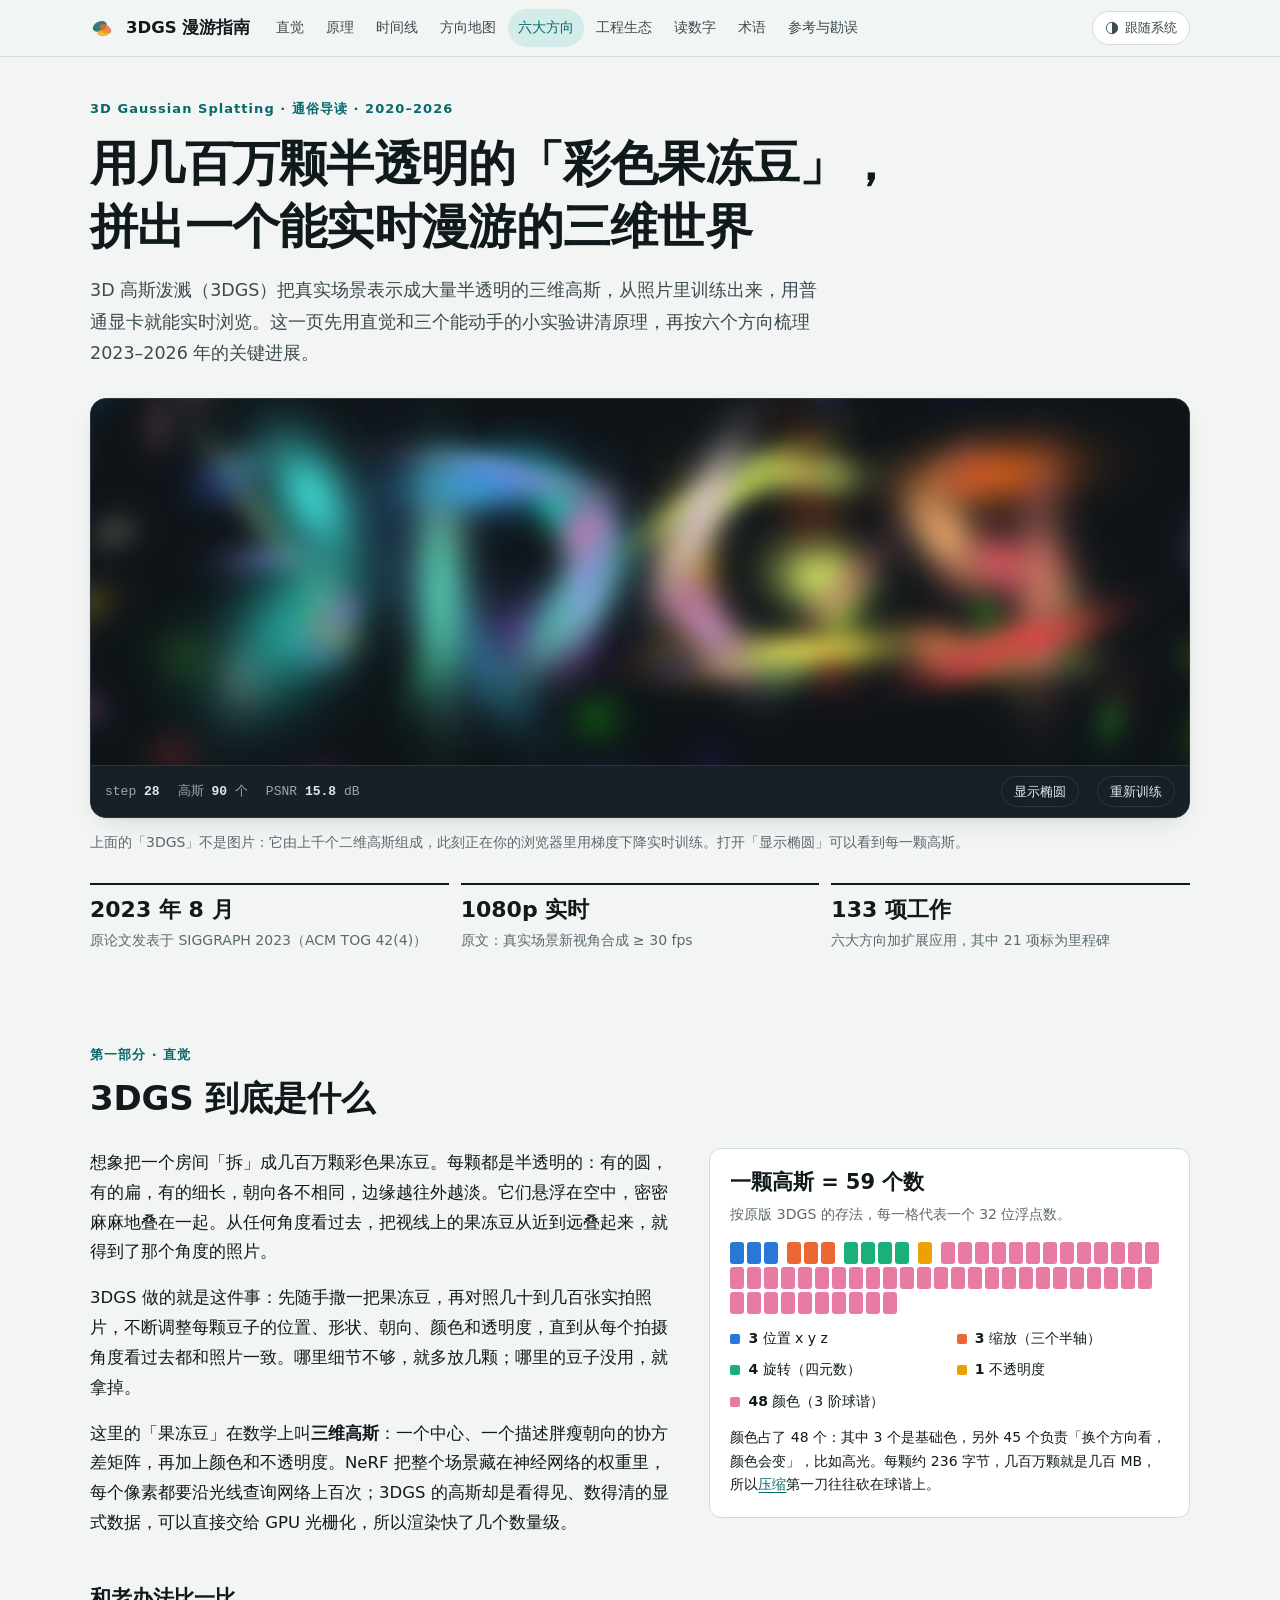
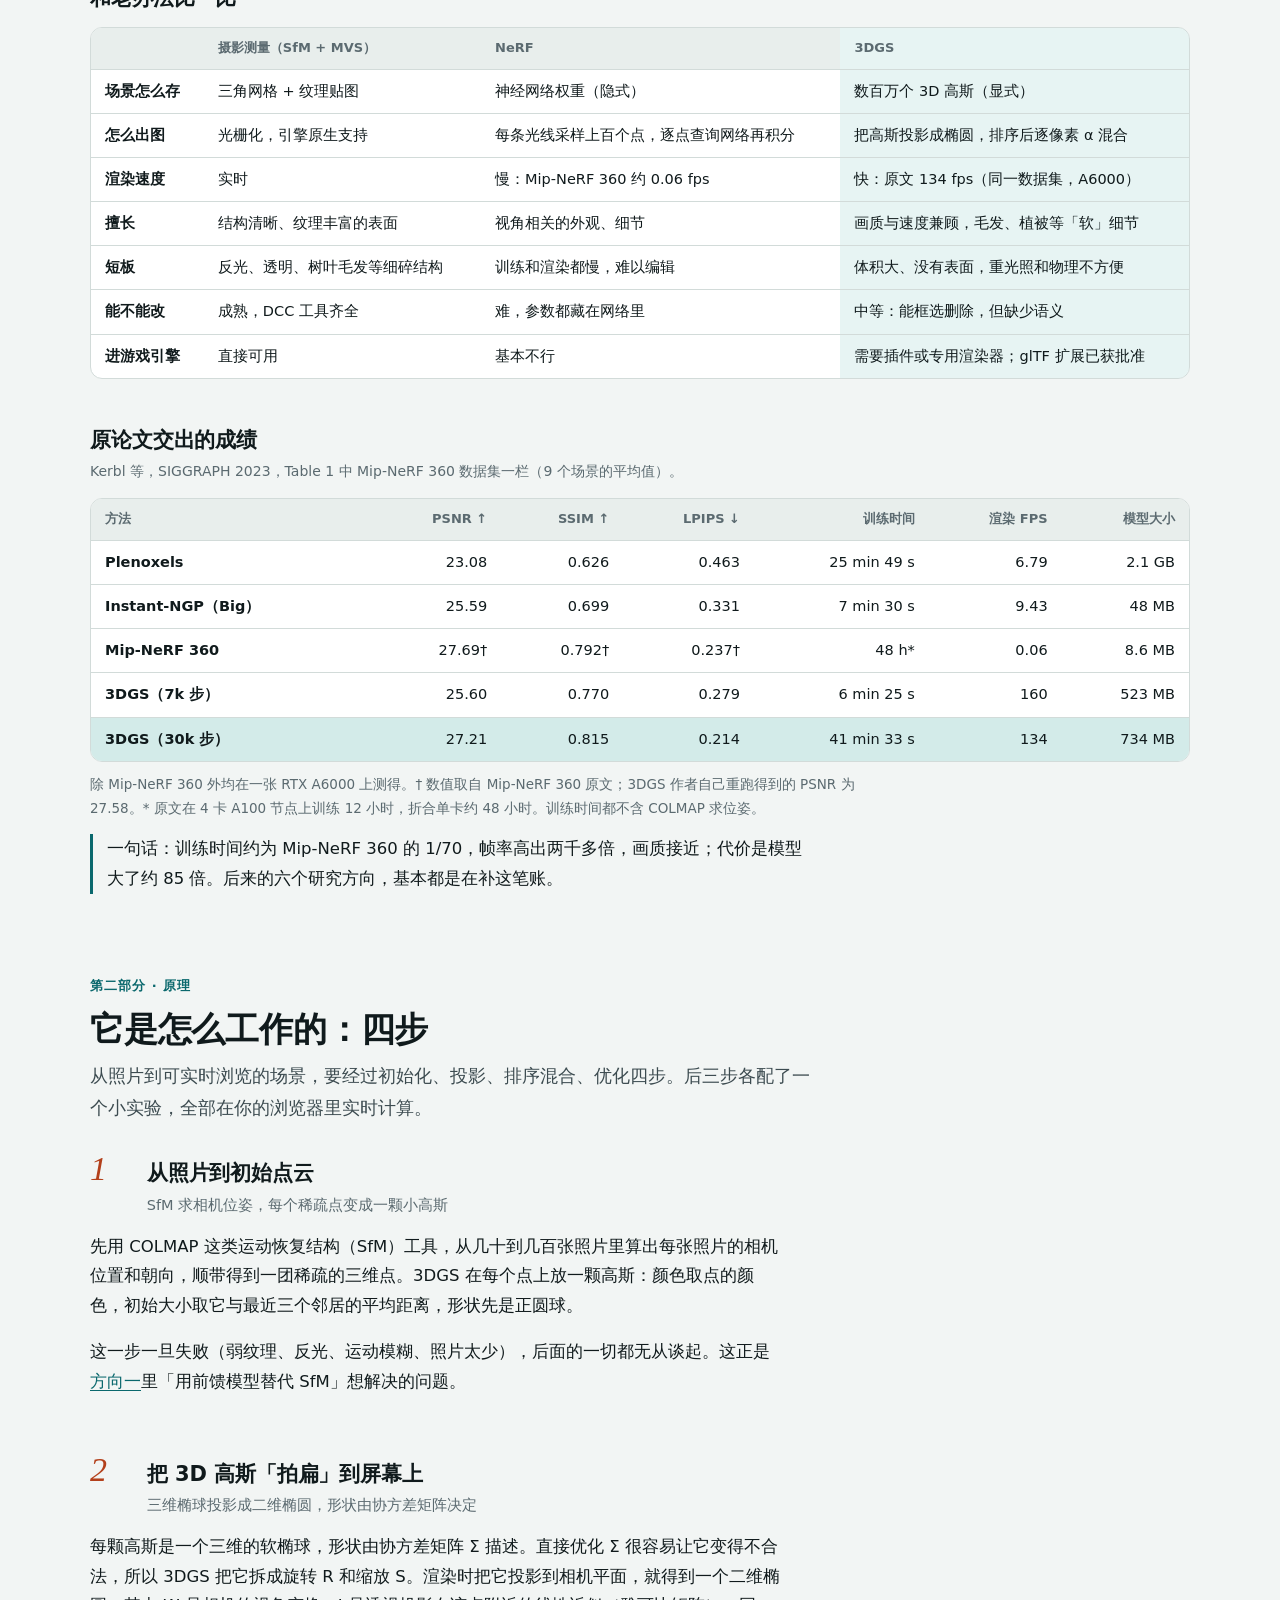
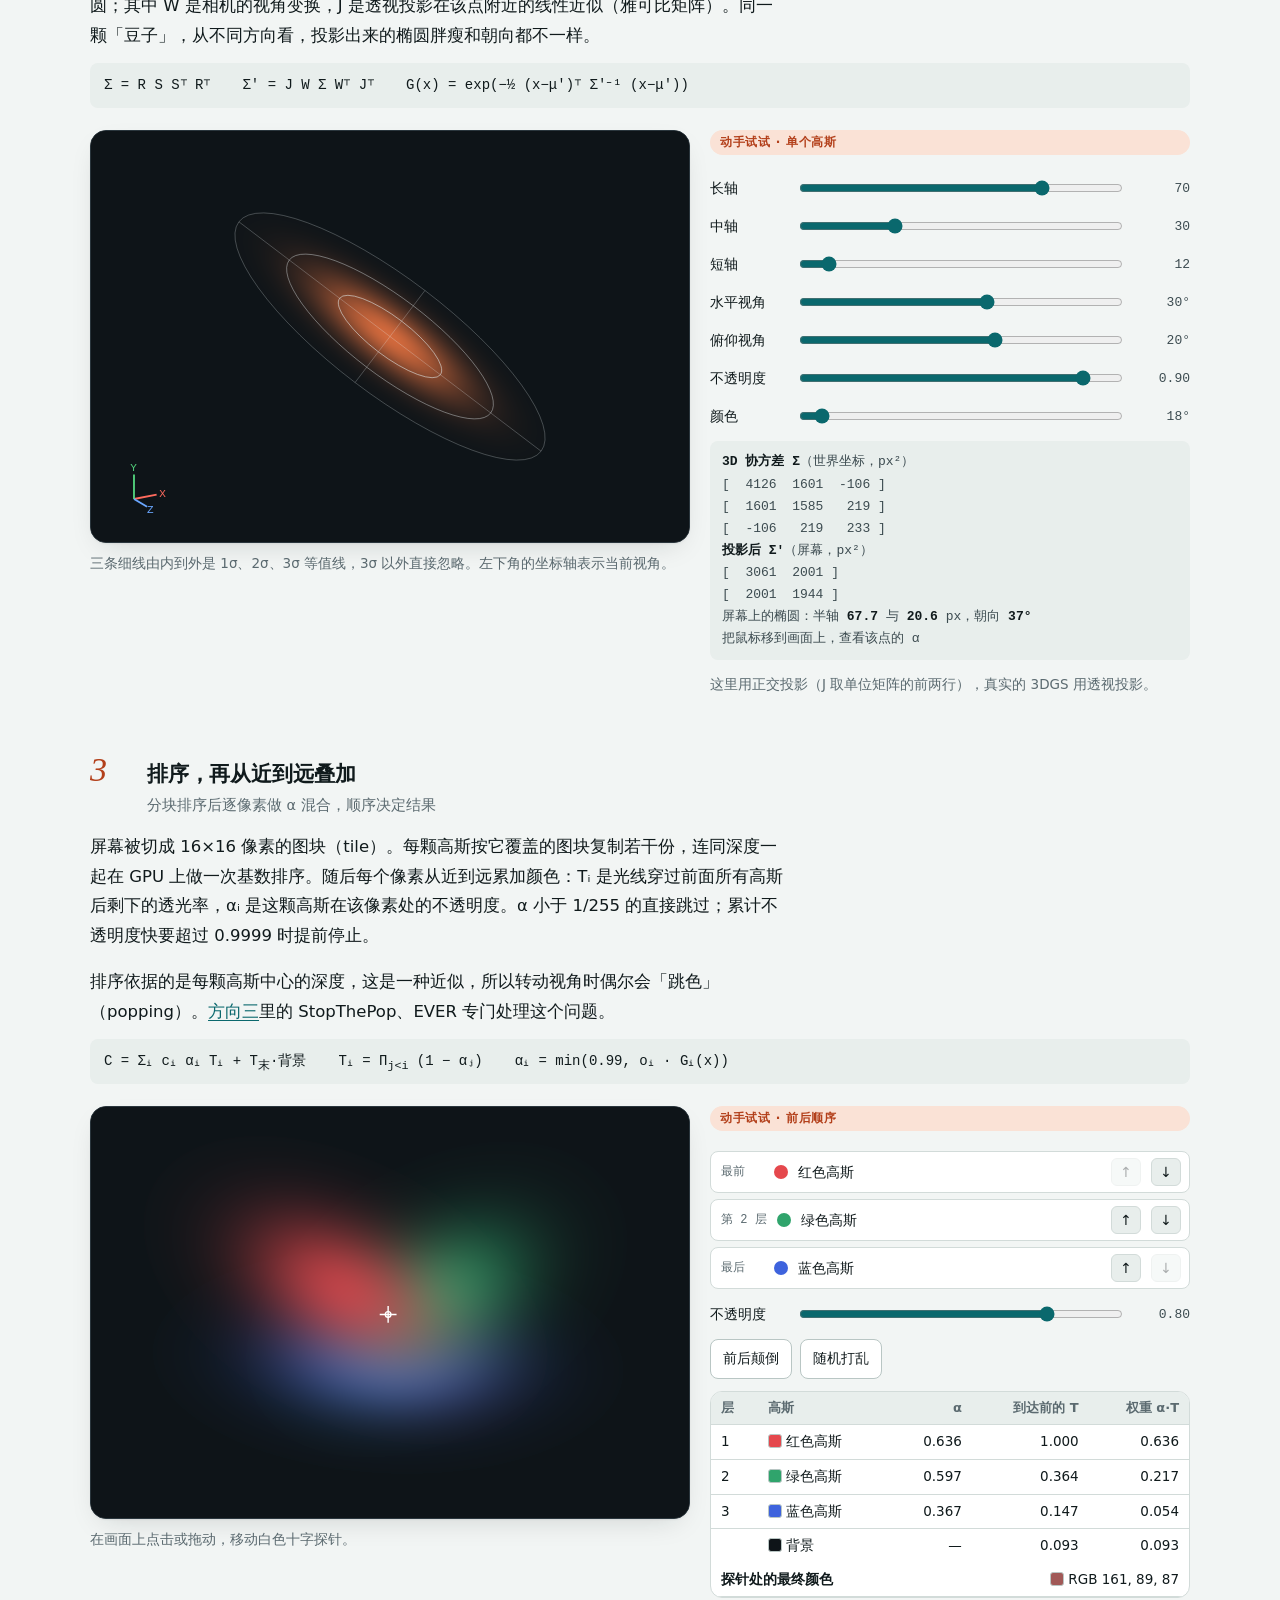
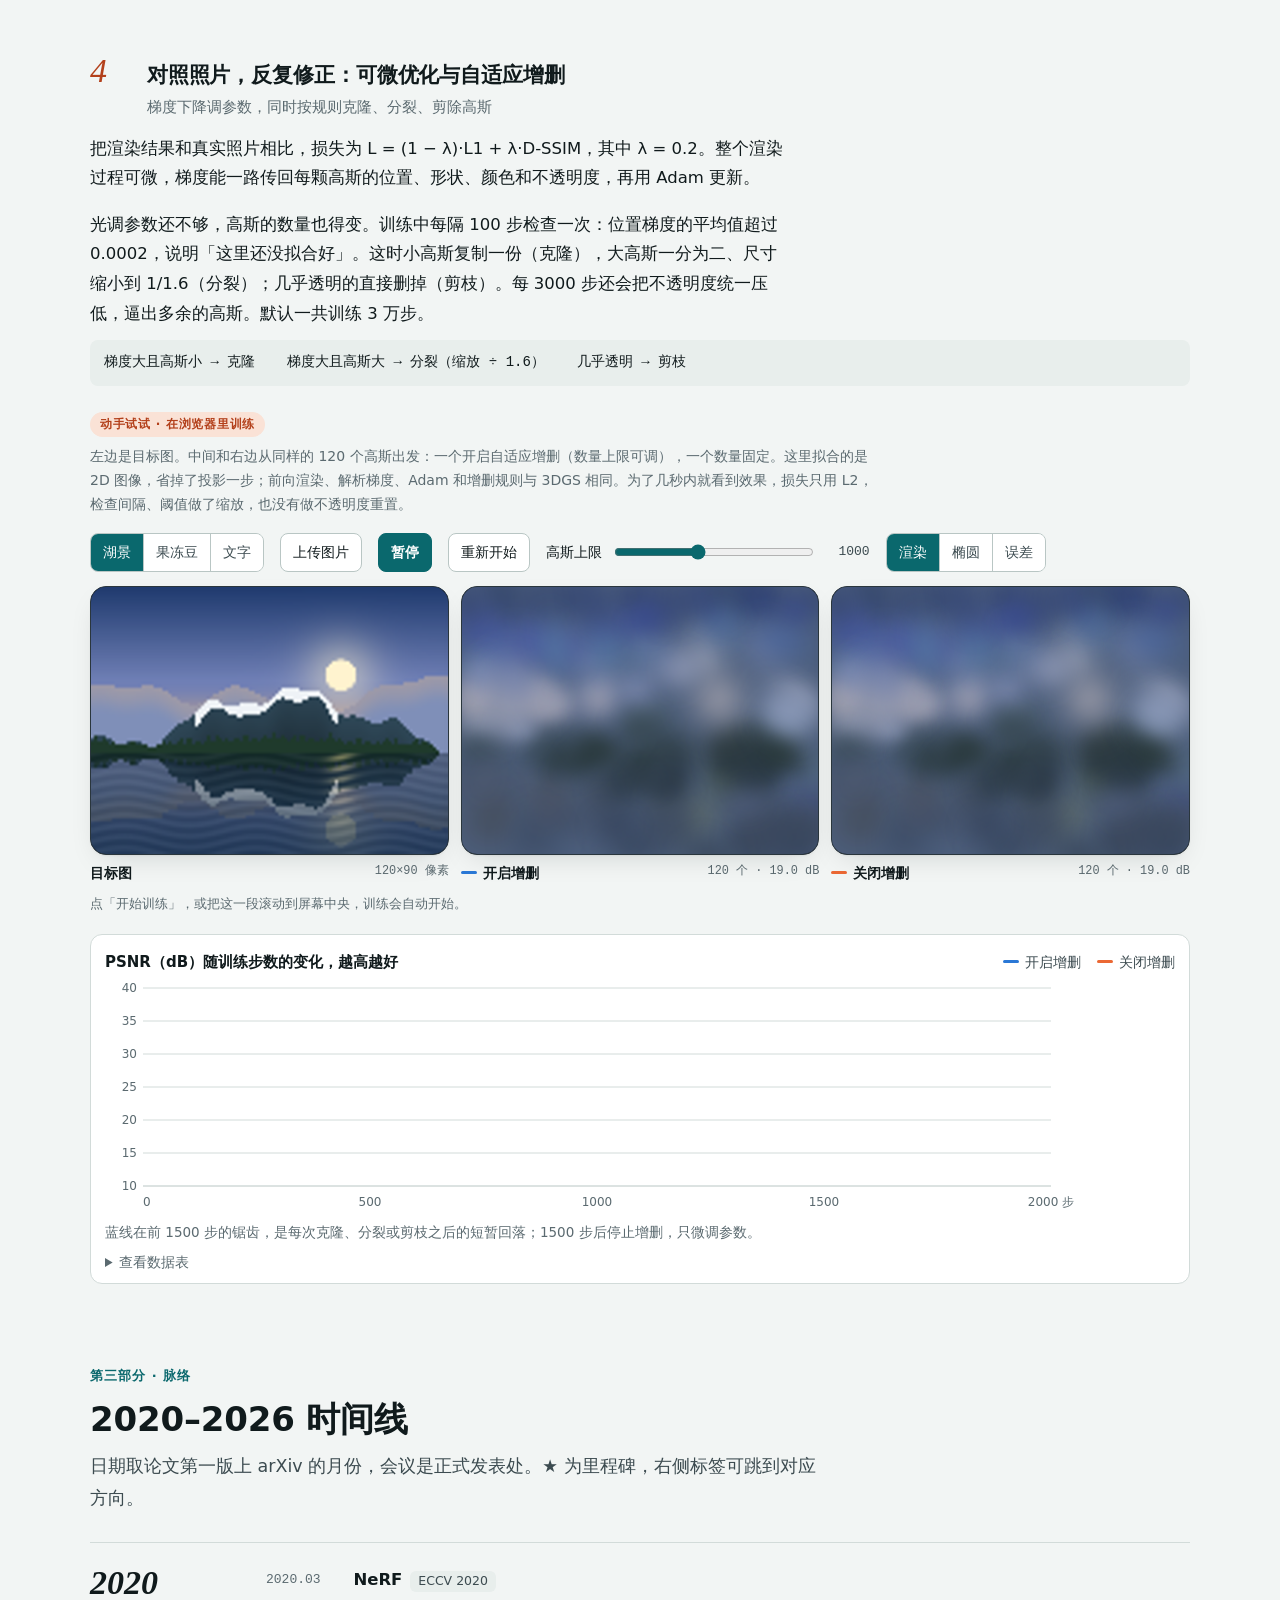
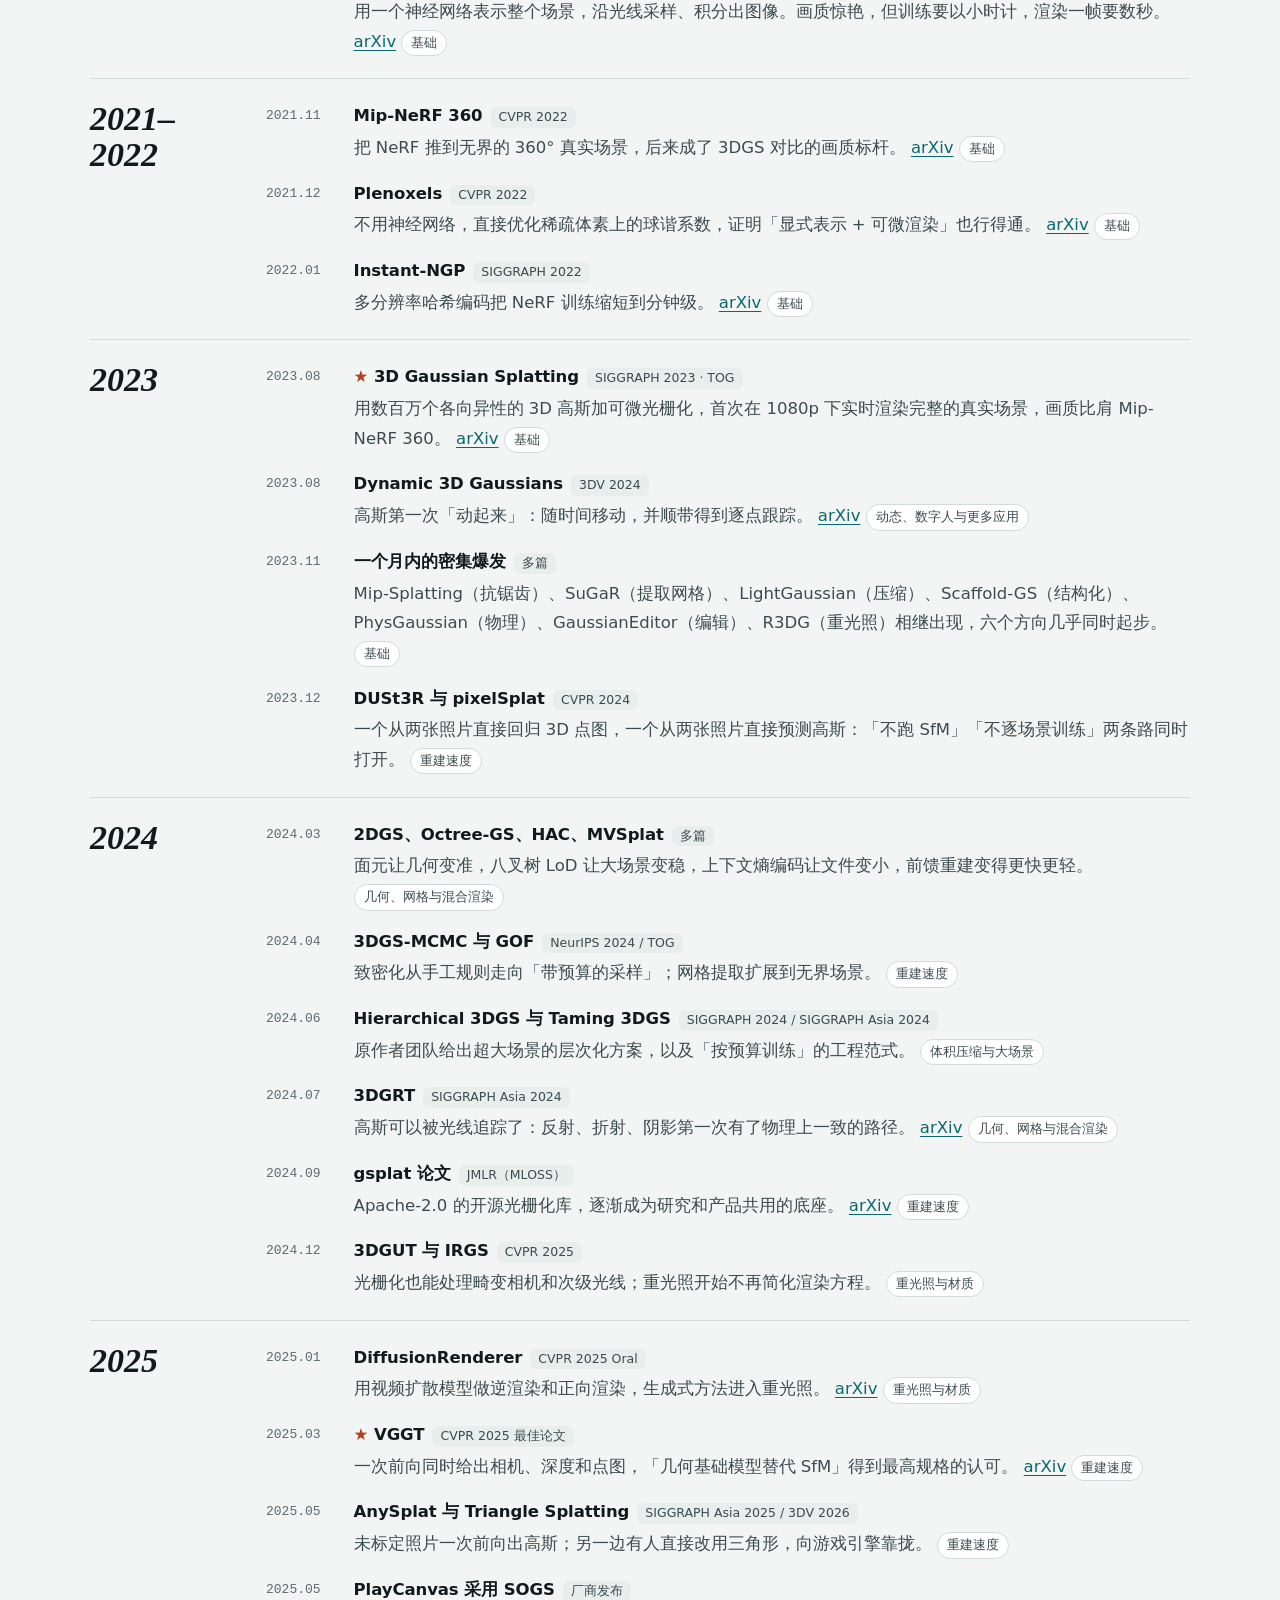
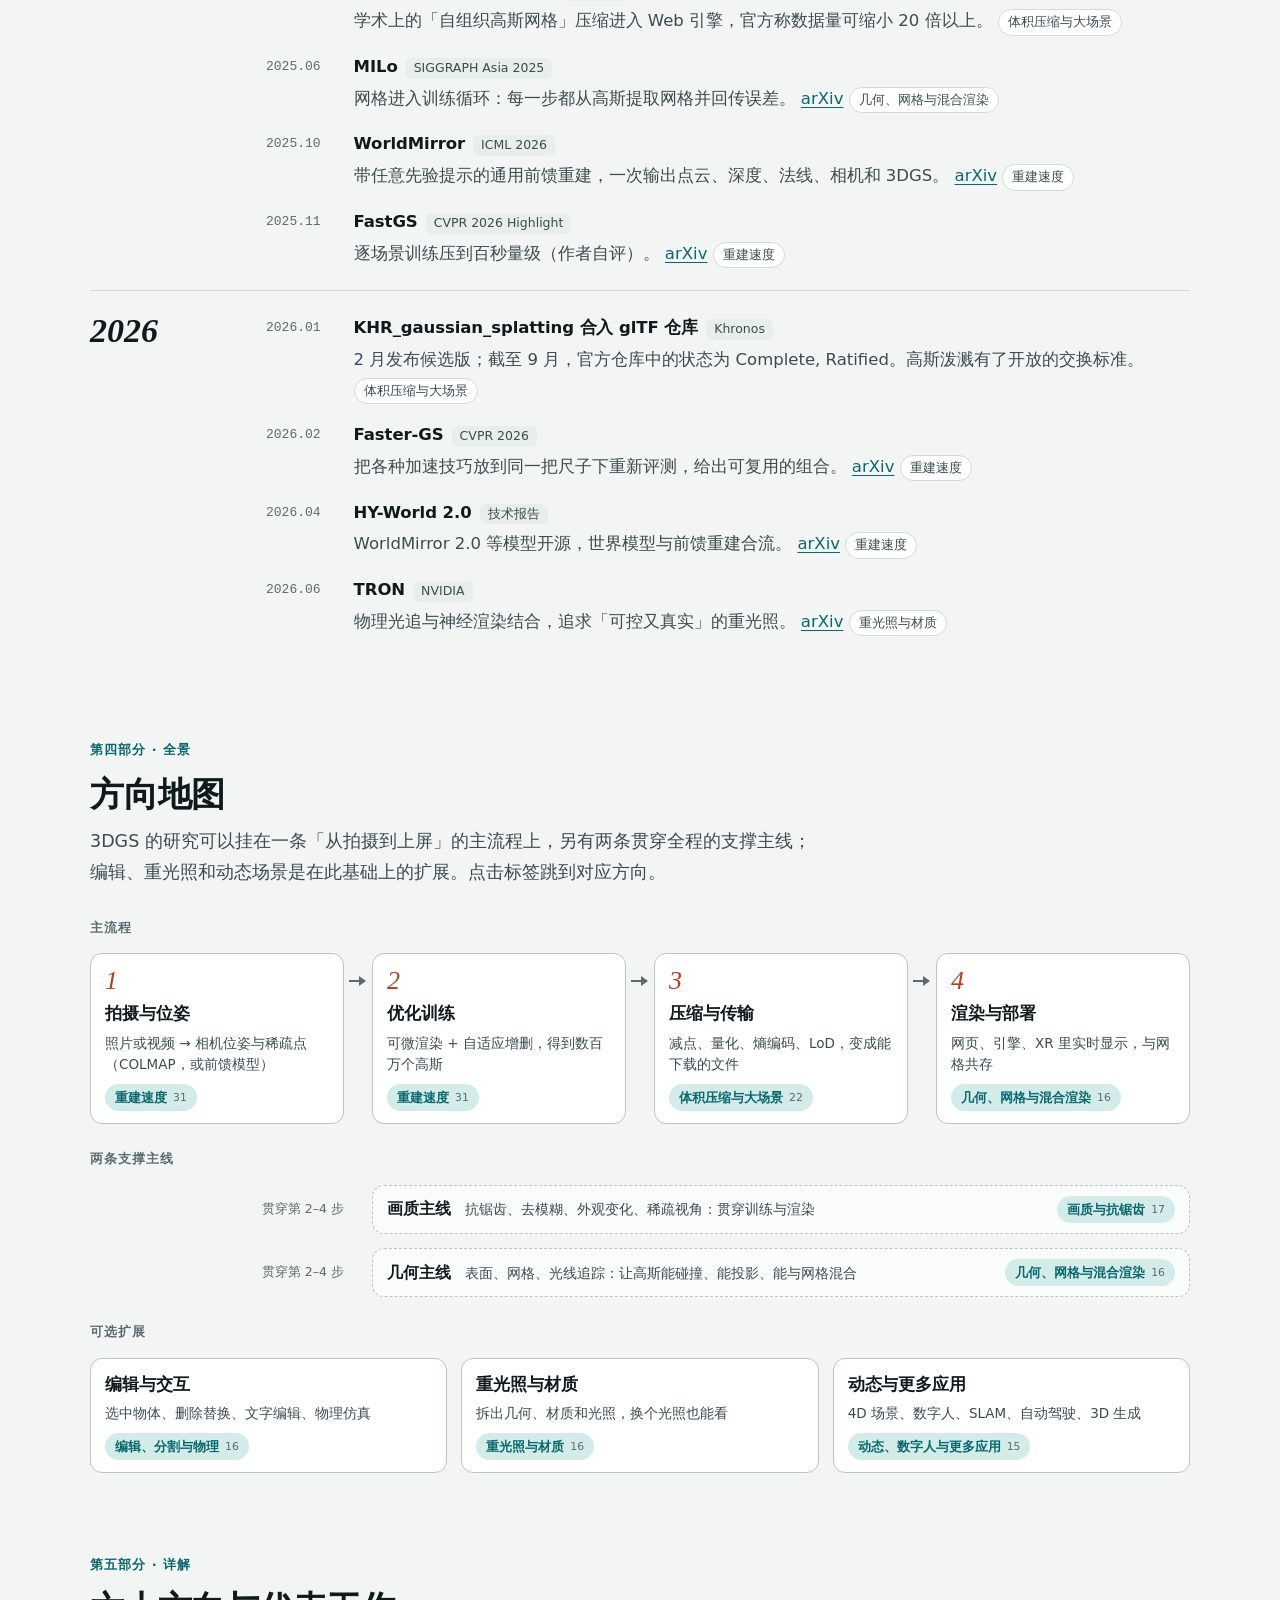
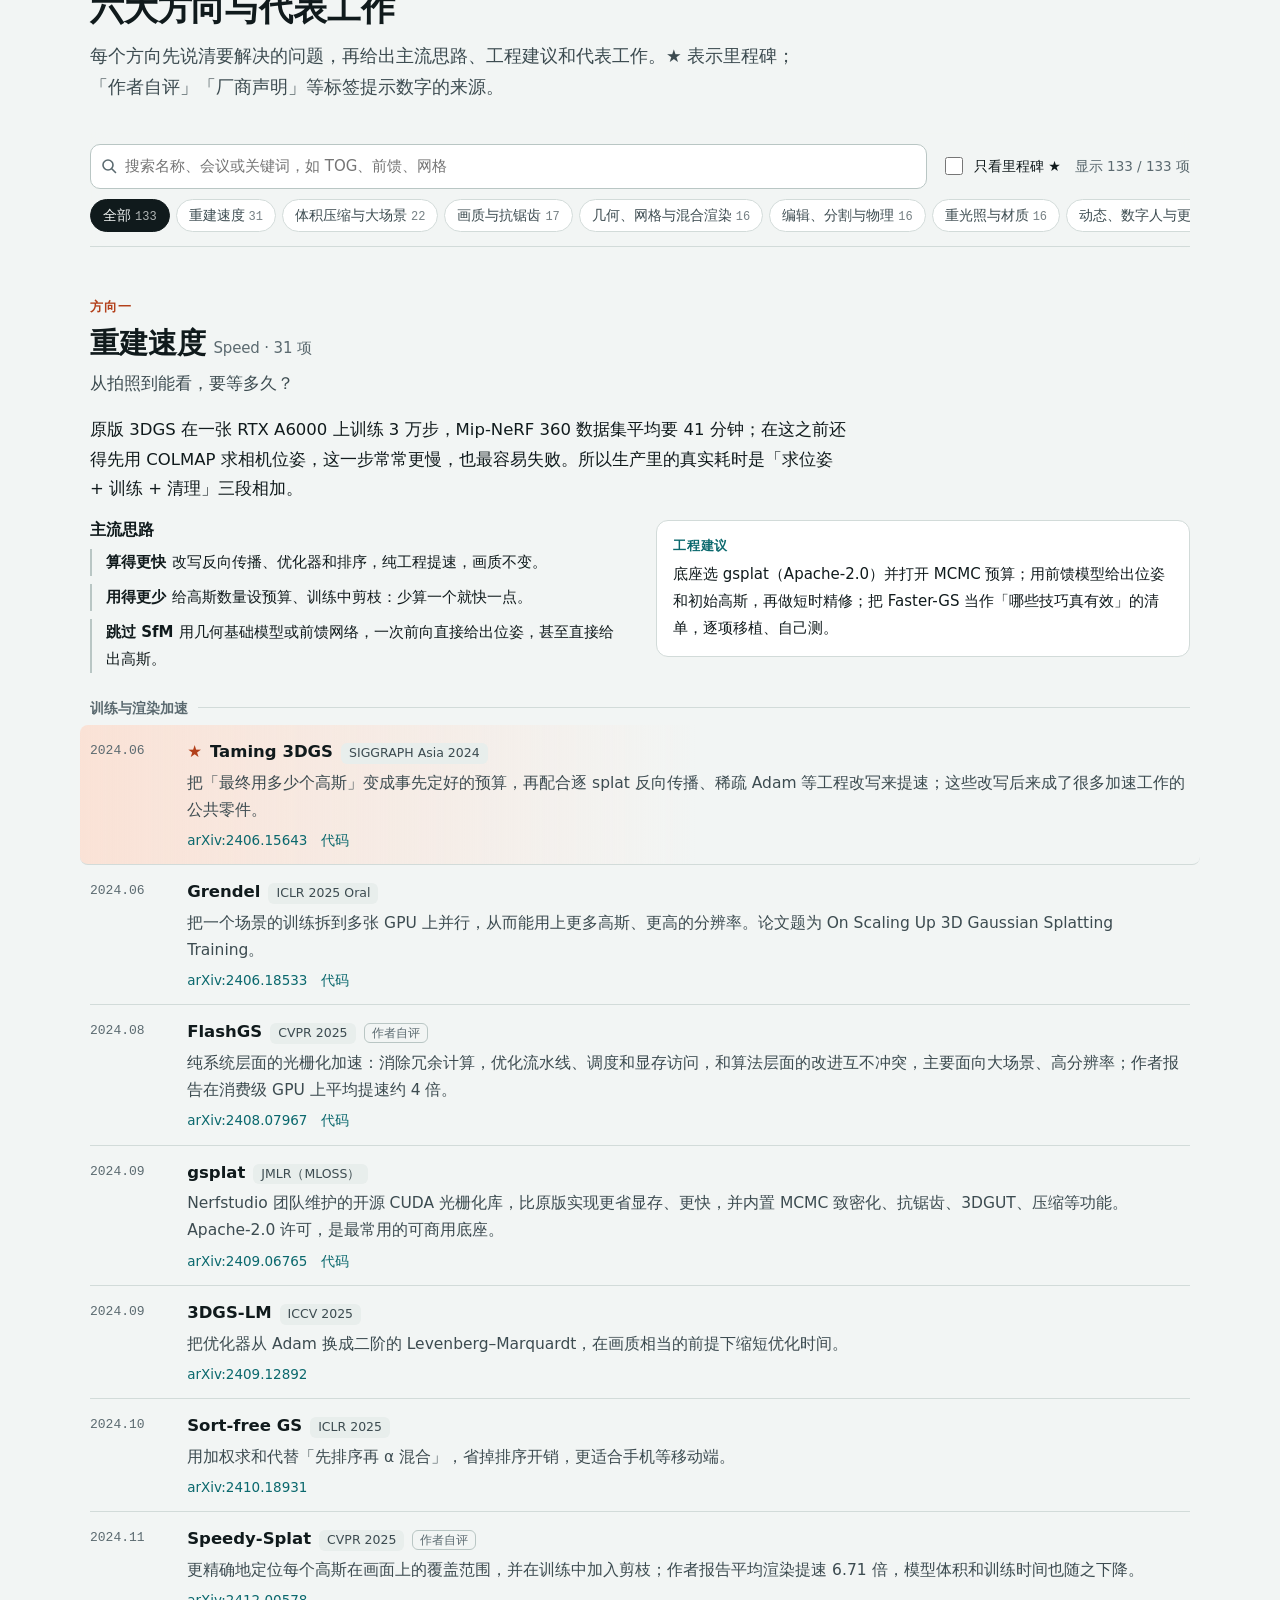
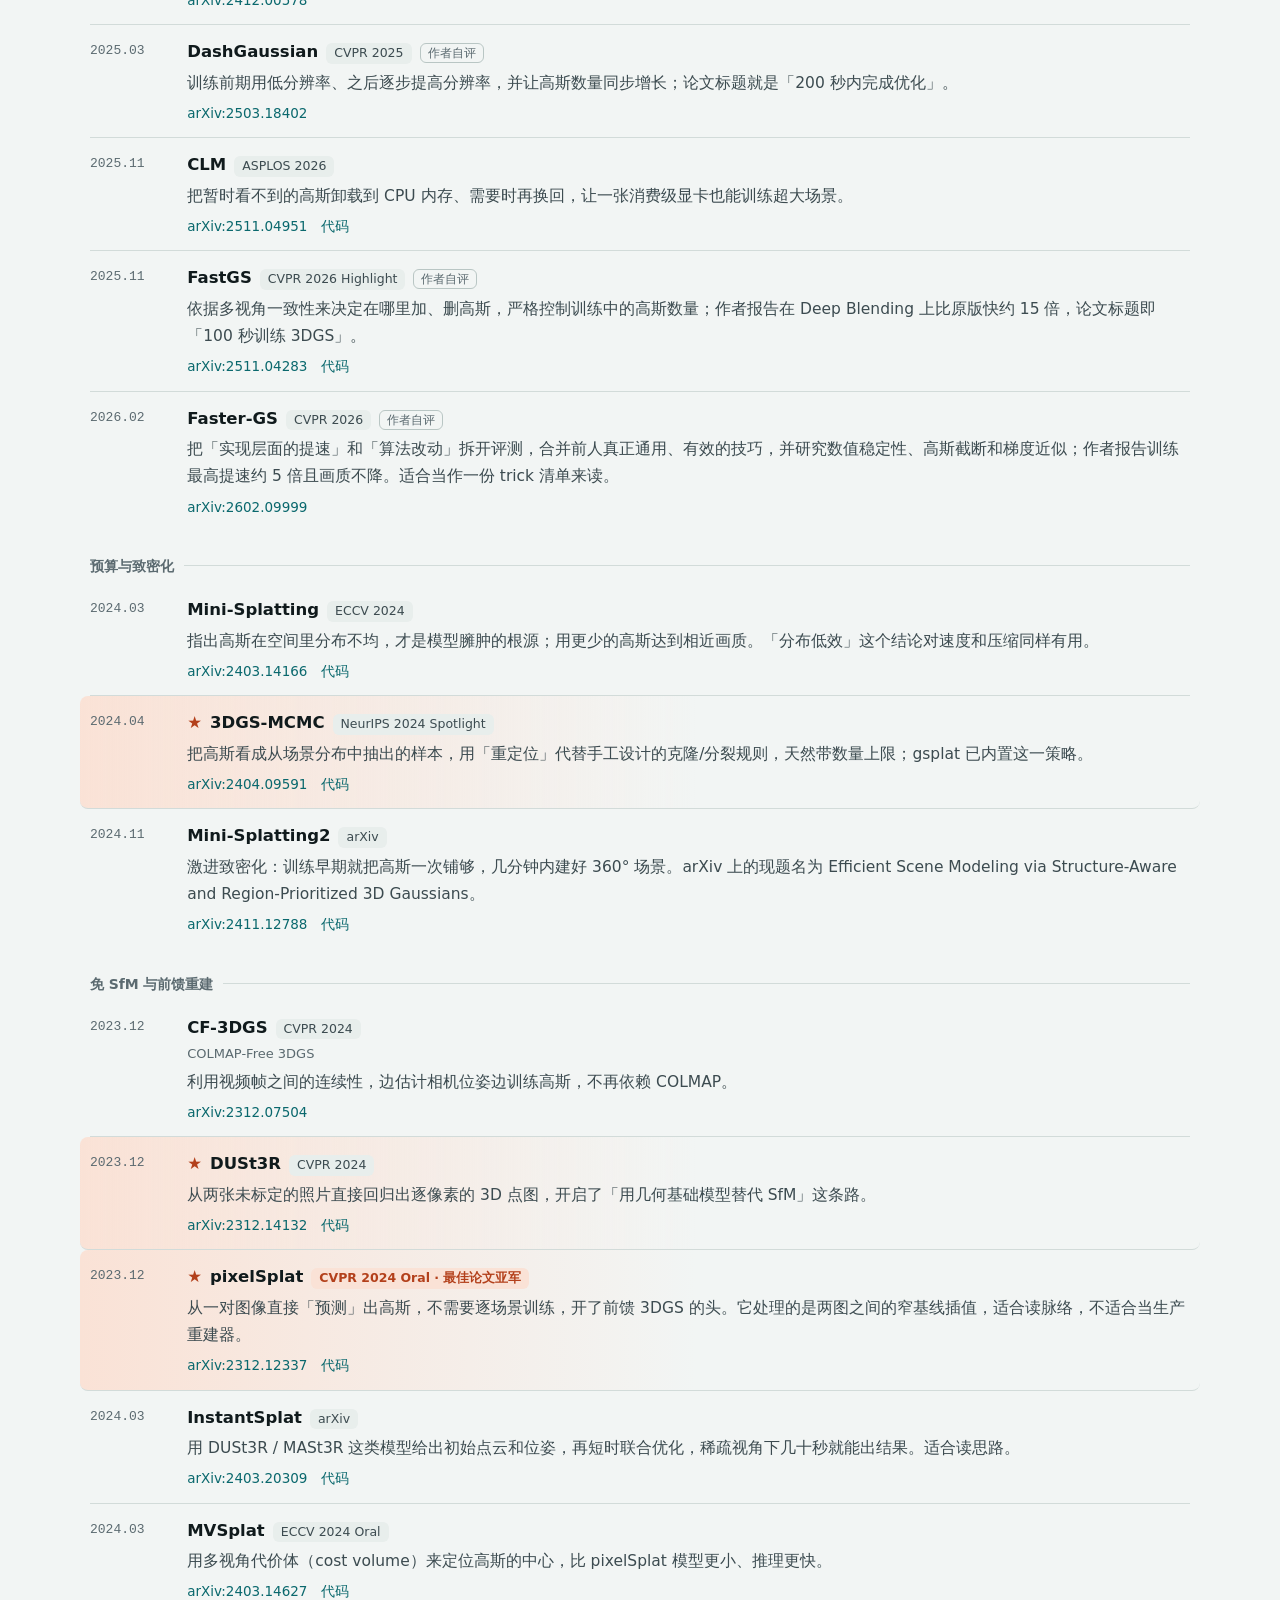
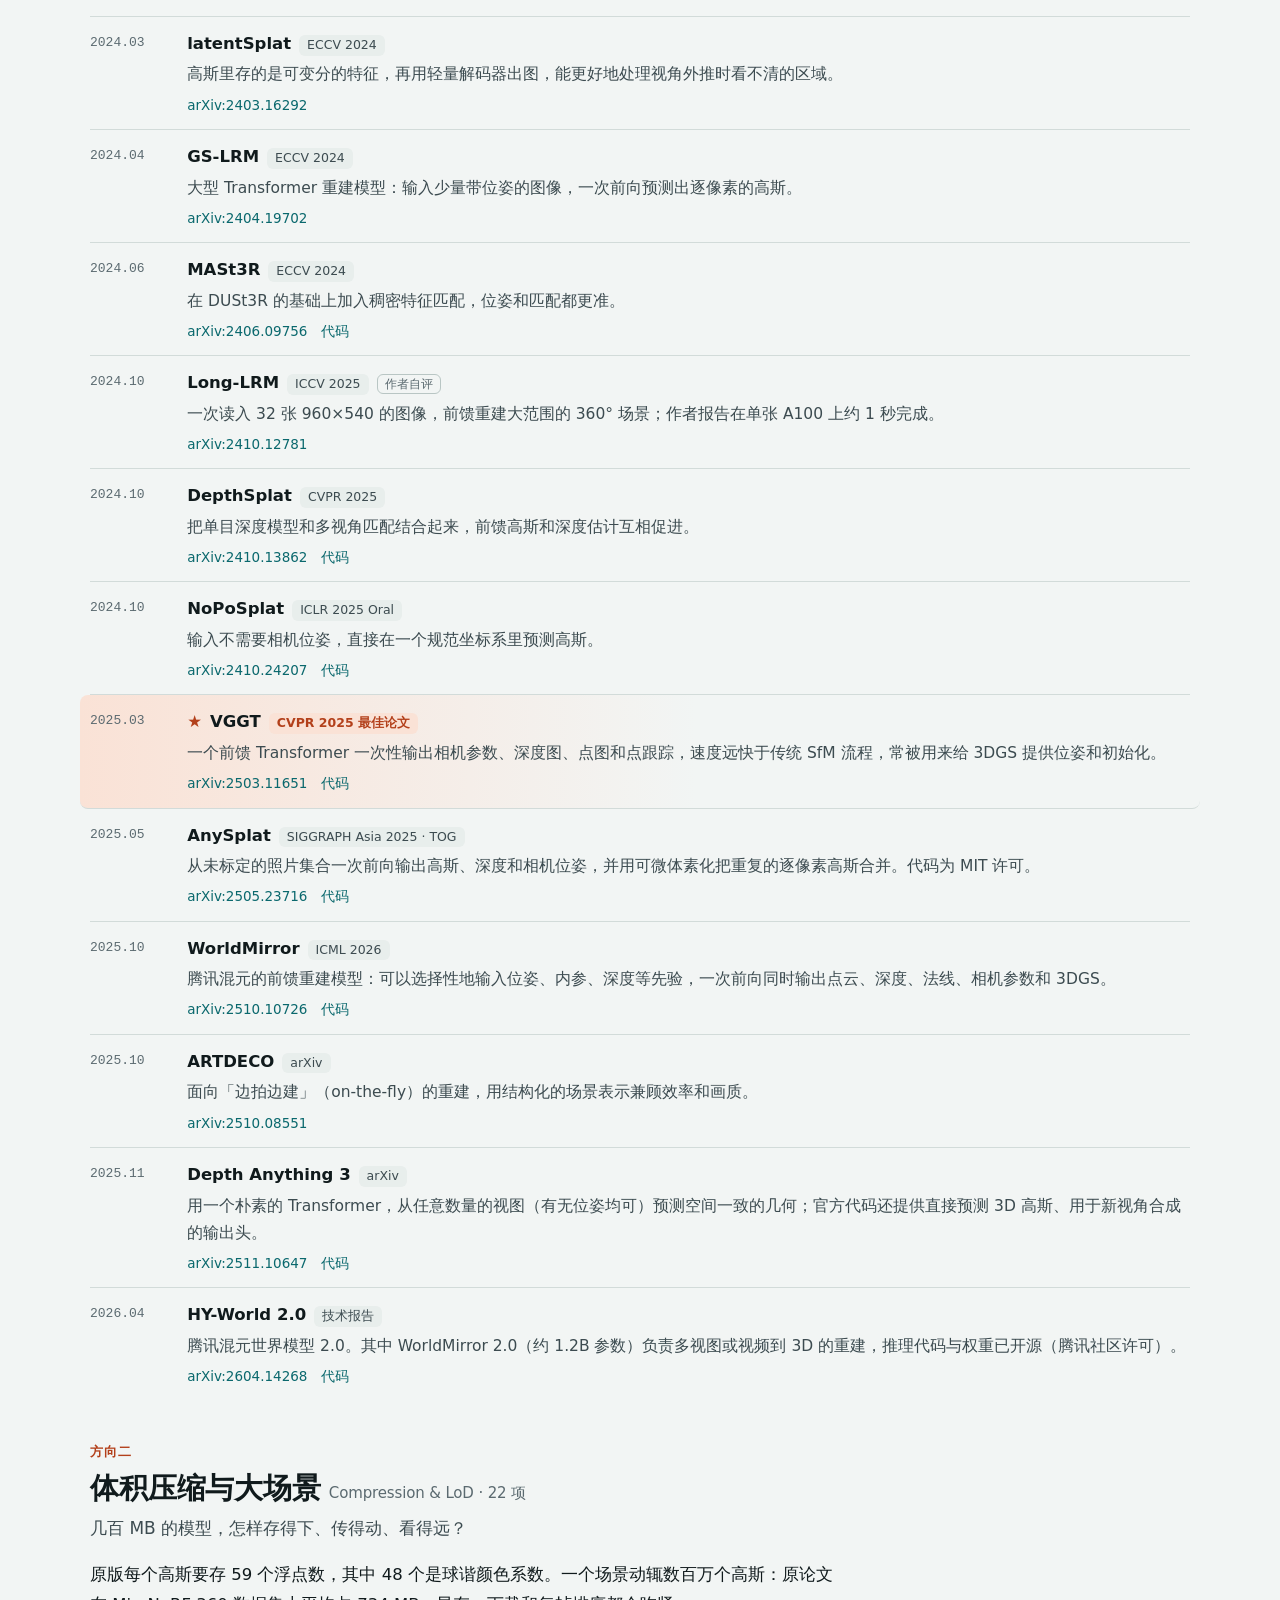
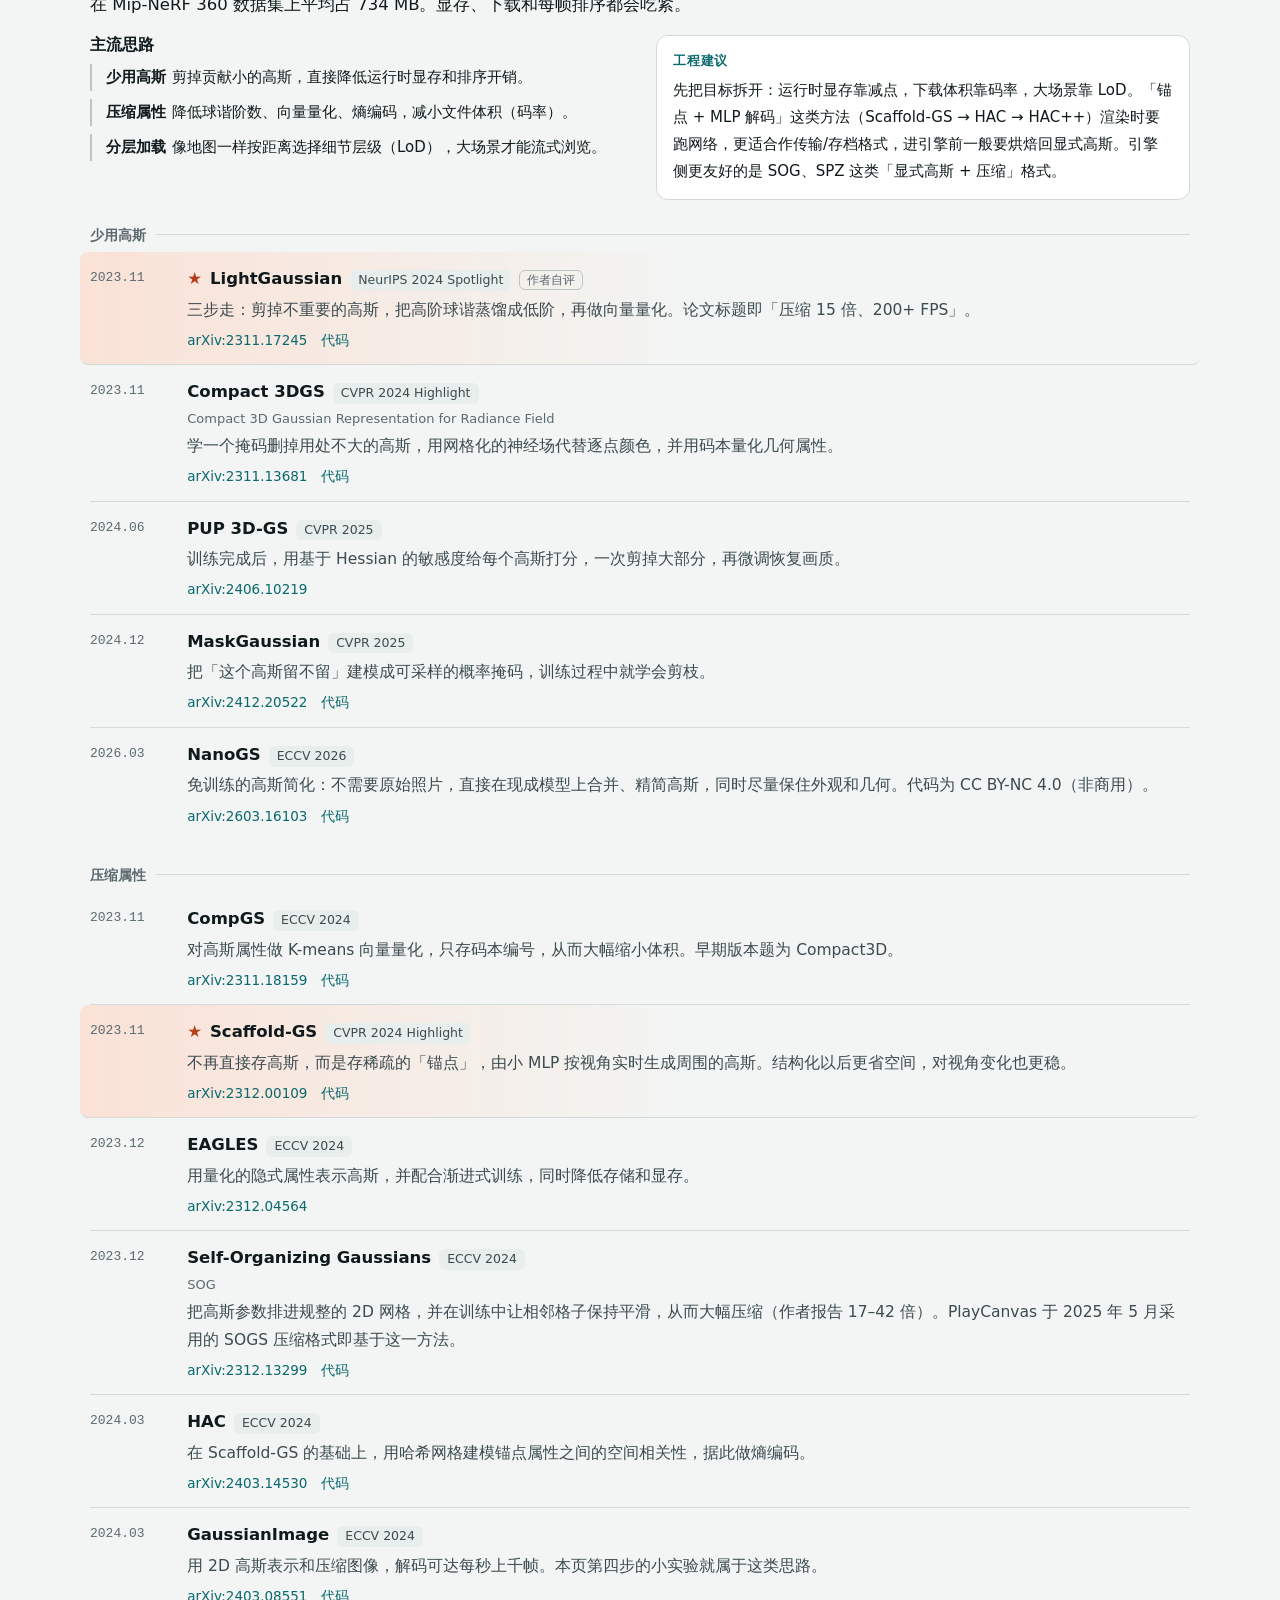
==== index.html @ e91fd7bf "Add 3DGS walkthrough page A single-file, dependency-free explainer of 3D Gaussian Splatting: intuiti" ====
<!doctype html>
<html lang="zh-CN">
<head>
<meta charset="utf-8">
<meta name="viewport" content="width=device-width, initial-scale=1, viewport-fit=cover">
<title>3DGS 漫游指南</title>
<meta name="description" content="用直觉、三个可以动手的小实验和一张方向地图，讲清 3D Gaussian Splatting 的原理，并梳理 2020–2026 年重建速度、压缩、画质、几何与混合渲染、编辑、重光照六个方向的关键工作。">
<meta property="og:title" content="3DGS 漫游指南">
<meta property="og:description" content="3D Gaussian Splatting 通俗导读：原理小实验 + 六大方向 133 项关键工作。">
<meta name="color-scheme" content="light dark">
<link rel="icon" href="data:image/svg+xml,%3Csvg xmlns='http://www.w3.org/2000/svg' viewBox='0 0 32 32'%3E%3Cellipse cx='12' cy='14' rx='9' ry='6' transform='rotate(-25 12 14)' fill='%230a686d' fill-opacity='.85'/%3E%3Cellipse cx='19' cy='17' rx='8' ry='5' transform='rotate(35 19 17)' fill='%23e0663a' fill-opacity='.8'/%3E%3Cellipse cx='16' cy='22' rx='7' ry='4' fill='%23eda100' fill-opacity='.75'/%3E%3C/svg%3E">
<script>
  try { var t = localStorage.getItem('theme'); if (t === 'light' || t === 'dark') document.documentElement.setAttribute('data-theme', t); } catch (e) {}
</script>
<style>
/* 3DGS 漫游指南 — styles. System fonts only: the page must load fast without any CDN. */

:root {
  color-scheme: light;
  --bg: #f2f5f4;
  --surface: #ffffff;
  --surface-2: #e8eeec;
  --ink: #101a1c;
  --ink-2: #3c4b50;
  --ink-3: #5b6a70;
  --line: #d2dbd9;
  --line-2: #b9c6c4;
  --accent: #0a686d;
  --accent-ink: #ffffff;
  --accent-soft: #d3ebe9;
  --ember: #b3401b;
  --ember-soft: #fae2d6;
  --ok: #2c7438;
  --ok-soft: #ddefe0;
  --warn: #8f5600;
  --warn-soft: #faebd0;
  --stage: #0e1418;
  --stage-2: #172026;
  --stage-ink: #dfe8ea;
  --stage-ink-2: #97a8ae;
  --stage-line: #2a363d;
  --series-1: #2a78d6;
  --series-2: #eb6834;
  --cat-1: #2a78d6;
  --cat-2: #eb6834;
  --cat-3: #1baf7a;
  --cat-4: #eda100;
  --cat-5: #e87ba4;
  --shadow: 0 1px 2px rgba(16, 26, 28, .05), 0 10px 30px -12px rgba(16, 26, 28, .18);
  --radius: 12px;
  --font-sans: -apple-system, BlinkMacSystemFont, "Segoe UI", "PingFang SC", "Hiragino Sans GB", "Microsoft YaHei UI", "Microsoft YaHei", "Noto Sans CJK SC", "Source Han Sans SC", system-ui, sans-serif;
  --font-serif: "Iowan Old Style", "Palatino Linotype", Palatino, "Book Antiqua", Georgia, "Songti SC", serif;
  --font-mono: ui-monospace, "Cascadia Mono", "SF Mono", Menlo, Consolas, "Liberation Mono", monospace;
  --top: 56px;
}

@media (prefers-color-scheme: dark) {
  :root:not([data-theme="light"]) {
    color-scheme: dark;
    --bg: #0b1012;
    --surface: #121a1d;
    --surface-2: #192327;
    --ink: #e2eaea;
    --ink-2: #aab8bb;
    --ink-3: #8a9ba1;
    --line: #243036;
    --line-2: #34434a;
    --accent: #4dc1c3;
    --accent-ink: #052022;
    --accent-soft: #0f302f;
    --ember: #ff8b60;
    --ember-soft: #3a1f15;
    --ok: #71c783;
    --ok-soft: #132e1b;
    --warn: #f1b75c;
    --warn-soft: #35260e;
    --stage: #070b0d;
    --stage-2: #10171b;
    --stage-line: #253037;
    --series-1: #3987e5;
    --series-2: #d95926;
    --cat-1: #3987e5;
    --cat-2: #d95926;
    --cat-3: #199e70;
    --cat-4: #c98500;
    --cat-5: #d55181;
    --shadow: 0 1px 2px rgba(0, 0, 0, .3), 0 10px 30px -12px rgba(0, 0, 0, .6);
  }
}
:root[data-theme="dark"] {
  color-scheme: dark;
  --bg: #0b1012;
  --surface: #121a1d;
  --surface-2: #192327;
  --ink: #e2eaea;
  --ink-2: #aab8bb;
  --ink-3: #8a9ba1;
  --line: #243036;
  --line-2: #34434a;
  --accent: #4dc1c3;
  --accent-ink: #052022;
  --accent-soft: #0f302f;
  --ember: #ff8b60;
  --ember-soft: #3a1f15;
  --ok: #71c783;
  --ok-soft: #132e1b;
  --warn: #f1b75c;
  --warn-soft: #35260e;
  --stage: #070b0d;
  --stage-2: #10171b;
  --stage-line: #253037;
  --series-1: #3987e5;
  --series-2: #d95926;
  --cat-1: #3987e5;
  --cat-2: #d95926;
  --cat-3: #199e70;
  --cat-4: #c98500;
  --cat-5: #d55181;
  --shadow: 0 1px 2px rgba(0, 0, 0, .3), 0 10px 30px -12px rgba(0, 0, 0, .6);
}

*, *::before, *::after { box-sizing: border-box; }
html { -webkit-text-size-adjust: 100%; scroll-padding-top: calc(var(--top) + 16px); }
@media (prefers-reduced-motion: no-preference) { html { scroll-behavior: smooth; } }
body {
  margin: 0;
  background: var(--bg);
  color: var(--ink);
  font: 400 16.5px/1.8 var(--font-sans);
  text-rendering: optimizeLegibility;
  padding-top: env(safe-area-inset-top, 0px);
  padding-bottom: env(safe-area-inset-bottom, 0px);
}
img, svg, canvas { max-width: 100%; }
[hidden] { display: none !important; }
a { color: var(--accent); text-underline-offset: 3px; text-decoration-thickness: 1px; }
a:hover { text-decoration-thickness: 2px; }
:focus-visible { outline: 2px solid var(--accent); outline-offset: 2px; border-radius: 4px; }
h1, h2, h3, h4 { text-wrap: balance; line-height: 1.3; margin: 0; letter-spacing: -0.005em; }
p { margin: 0; }
code, .mono { font-family: var(--font-mono); font-size: .88em; }
sub, sup { line-height: 0; }
button, input, select { font: inherit; color: inherit; }

.skip { position: absolute; left: -999px; top: 8px; background: var(--surface); padding: 6px 12px; z-index: 20; }
.skip:focus { left: 16px; }

.wrap { max-width: 1140px; margin-inline: auto; padding-inline: 20px; }
@media (max-width: 480px) { .wrap { padding-inline: 16px; } }
.prose { max-width: 42em; }
.prose > * + * { margin-top: 1em; }
.muted { color: var(--ink-3); }
.small { font-size: 14px; line-height: 1.7; }

/* ---------- top bar ---------- */
.topbar {
  position: sticky; top: 0; z-index: 10;
  background: color-mix(in srgb, var(--bg) 86%, transparent);
  -webkit-backdrop-filter: saturate(1.4) blur(10px);
  backdrop-filter: saturate(1.4) blur(10px);
  border-bottom: 1px solid var(--line);
}
.topbar .wrap { display: flex; align-items: center; gap: 16px; height: var(--top); }
.brand { display: flex; align-items: center; gap: 10px; color: var(--ink); text-decoration: none; font-weight: 700; white-space: nowrap; }
.brand svg { width: 26px; height: 26px; flex: none; }
.toc { display: flex; gap: 2px; overflow-x: auto; scrollbar-width: none; flex: 1; min-width: 0; mask-image: linear-gradient(90deg, #000 90%, transparent); }
.toc::-webkit-scrollbar { display: none; }
.toc a { color: var(--ink-2); text-decoration: none; font-size: 14px; padding: 6px 10px; border-radius: 999px; white-space: nowrap; }
.toc a:hover { background: var(--surface-2); color: var(--ink); }
.toc a[aria-current="true"] { background: var(--accent-soft); color: var(--accent); }
.theme { flex: none; display: inline-flex; align-items: center; gap: 6px; border: 1px solid var(--line); background: var(--surface); border-radius: 999px; padding: 4px 12px; font-size: 13px; cursor: pointer; color: var(--ink-2); }
.theme:hover { border-color: var(--line-2); color: var(--ink); }
@media (max-width: 640px) {
  .brand span { display: none; }
  .theme .label { display: none; }
}

/* ---------- sections ---------- */
section { padding-block: 72px 8px; }
.sec-head { display: grid; grid-template-columns: minmax(0, 1fr); gap: 10px; margin-bottom: 28px; }
.eyebrow { font-size: 13px; letter-spacing: .08em; color: var(--accent); font-weight: 600; }
h2 { font-size: clamp(25px, 3.1vw, 34px); font-weight: 750; }
h3 { font-size: 21px; font-weight: 700; }
h4 { font-size: 16px; font-weight: 700; }
.lede { font-size: 17.5px; color: var(--ink-2); max-width: 42em; }

/* ---------- hero ---------- */
.hero { padding-block: 40px 16px; }
.hero h1 { font-size: clamp(29px, 4.3vw, 48px); font-weight: 800; letter-spacing: -0.015em; max-width: 19em; margin-top: 12px; }
.hero .lede { margin-top: 18px; }
.phrase { display: inline-block; }
.stage {
  position: relative; background: var(--stage); border-radius: 16px; overflow: hidden;
  box-shadow: var(--shadow); border: 1px solid var(--stage-line);
}
.stage canvas { display: block; width: 100%; height: auto; }
.hero-stage { margin: 28px 0 0; }
.hero-stage canvas { aspect-ratio: 3 / 1; }
.hero-log {
  display: flex; flex-wrap: wrap; align-items: center; gap: 6px 18px;
  padding: 10px 14px; background: var(--stage-2); border-top: 1px solid var(--stage-line);
  color: var(--stage-ink-2); font-family: var(--font-mono); font-size: 13px;
}
.hero-log b { color: var(--stage-ink); font-weight: 600; font-variant-numeric: tabular-nums; }
.hero-log .spacer { flex: 1; }
.stage-btn {
  font-family: var(--font-sans); font-size: 13px; cursor: pointer; border-radius: 999px;
  border: 1px solid var(--stage-line); background: transparent; color: var(--stage-ink); padding: 3px 12px;
}
.stage-btn:hover { background: rgba(255, 255, 255, .06); }
.stage-btn[aria-pressed="true"] { background: rgba(77, 193, 195, .18); border-color: rgba(77, 193, 195, .5); }
.hero-note { margin-top: 12px; font-size: 14px; color: var(--ink-3); }
.facts { list-style: none; padding: 0; margin: 28px 0 0; display: grid; grid-template-columns: repeat(auto-fit, minmax(210px, 1fr)); gap: 12px; }
.facts li { border-top: 2px solid var(--ink); padding-top: 10px; }
.facts b { display: block; font-size: 22px; font-weight: 700; line-height: 1.35; }
.facts span { font-size: 14px; color: var(--ink-3); }

/* ---------- intuition ---------- */
.two { display: grid; gap: 32px; grid-template-columns: minmax(0, 1.1fr) minmax(0, .9fr); align-items: start; }
@media (max-width: 900px) { .two { grid-template-columns: minmax(0, 1fr); } }
.panel { background: var(--surface); border: 1px solid var(--line); border-radius: var(--radius); padding: 20px; }
.panel h3 { margin-bottom: 6px; }
.cells { display: flex; flex-wrap: wrap; gap: 3px; margin: 16px 0 12px; }
.cells i { width: 14px; height: 22px; border-radius: 3px; display: block; }
.cells i.g1 { background: var(--cat-1); }
.cells i.g2 { background: var(--cat-2); }
.cells i.g3 { background: var(--cat-3); }
.cells i.g4 { background: var(--cat-4); }
.cells i.g5 { background: var(--cat-5); }
.cells i.gap { margin-left: 6px; }
.cell-legend { list-style: none; margin: 0; padding: 0; display: grid; grid-template-columns: repeat(auto-fit, minmax(150px, 1fr)); gap: 6px 14px; font-size: 14px; }
.cell-legend li { display: flex; align-items: baseline; gap: 8px; }
.cell-legend i { width: 10px; height: 10px; border-radius: 2px; flex: none; transform: translateY(1px); }
.cell-legend b { font-variant-numeric: tabular-nums; }

.table-scroll { overflow-x: auto; border: 1px solid var(--line); border-radius: var(--radius); background: var(--surface); }
table { border-collapse: collapse; width: 100%; font-size: 14.5px; line-height: 1.6; }
th, td { text-align: left; vertical-align: top; padding: 10px 14px; border-bottom: 1px solid var(--line); }
thead th { font-size: 13px; color: var(--ink-3); font-weight: 600; background: var(--surface-2); white-space: nowrap; }
tbody tr:last-child > * { border-bottom: 0; }
tbody th { font-weight: 700; white-space: nowrap; }
td.num, th.num { text-align: right; font-variant-numeric: tabular-nums; white-space: nowrap; }
tr.hl > * { background: var(--accent-soft); }
.compare { min-width: 720px; }
.compare td:last-child, .compare th:last-child { background: color-mix(in srgb, var(--accent-soft) 55%, transparent); }
.results { min-width: 640px; }
.footnote { font-size: 13.5px; color: var(--ink-3); margin-top: 10px; max-width: 60em; }
.takeaway { margin-top: 14px; padding-left: 14px; border-left: 3px solid var(--accent); max-width: 44em; }

/* ---------- pipeline & demos ---------- */
.steps { display: grid; grid-template-columns: minmax(0, 1fr); gap: 56px; }
.step-head { display: flex; gap: 16px; align-items: baseline; margin-bottom: 14px; }
.step-no {
  flex: none; font-family: var(--font-serif); font-style: italic; font-size: 34px; line-height: 1;
  color: var(--ember); min-width: 1.2em;
}
.step-head p { color: var(--ink-3); font-size: 14.5px; margin-top: 4px; }
.formula {
  font-family: var(--font-mono); font-size: 14px; background: var(--surface-2); border-radius: 8px;
  padding: 10px 14px; overflow-x: auto; color: var(--ink);
  display: flex; flex-wrap: wrap; gap: 4px 32px;
}
.formula > span { white-space: nowrap; }
.demo { display: grid; gap: 20px; grid-template-columns: minmax(0, 1.25fr) minmax(0, 1fr); align-items: start; margin-top: 22px; }
@media (max-width: 880px) { .demo { grid-template-columns: minmax(0, 1fr); } }
.demo-tag { display: inline-block; font-size: 12px; font-weight: 700; letter-spacing: .06em; color: var(--ember); background: var(--ember-soft); border-radius: 999px; padding: 2px 10px; margin-bottom: 8px; }
.controls { display: grid; grid-template-columns: minmax(0, 1fr); gap: 12px; }
.ctl { display: grid; grid-template-columns: 5.5em minmax(0, 1fr) 4.2em; align-items: center; gap: 10px; font-size: 14px; }
.ctl output { font-family: var(--font-mono); font-size: 13px; text-align: right; color: var(--ink-2); font-variant-numeric: tabular-nums; }
input[type="range"] { width: 100%; accent-color: var(--accent); height: 22px; }
.btnrow { display: flex; flex-wrap: wrap; gap: 8px; align-items: center; }
.btn {
  border: 1px solid var(--line-2); background: var(--surface); border-radius: 8px; padding: 6px 12px;
  font-size: 14px; cursor: pointer; color: var(--ink);
}
.btn:hover { border-color: var(--accent); }
.btn.primary { background: var(--accent); border-color: var(--accent); color: var(--accent-ink); font-weight: 600; }
.btn[aria-pressed="true"] { background: var(--accent-soft); border-color: var(--accent); color: var(--accent); }
.seg { display: inline-flex; border: 1px solid var(--line-2); border-radius: 8px; overflow: hidden; }
.seg button { border: 0; background: var(--surface); padding: 6px 12px; font-size: 14px; cursor: pointer; color: var(--ink-2); }
.seg button + button { border-left: 1px solid var(--line-2); }
.seg button[aria-pressed="true"] { background: var(--accent); color: var(--accent-ink); }
.readout { font-family: var(--font-mono); font-size: 13px; line-height: 1.7; background: var(--surface-2); border-radius: 8px; padding: 10px 12px; overflow-x: auto; white-space: pre; color: var(--ink-2); }
.readout b { color: var(--ink); font-weight: 600; }
.hint { font-size: 13.5px; color: var(--ink-3); }

.order-list { list-style: none; margin: 0; padding: 0; display: grid; gap: 6px; }
.order-list li { display: flex; align-items: center; gap: 10px; background: var(--surface); border: 1px solid var(--line); border-radius: 8px; padding: 6px 8px 6px 10px; font-size: 14px; }
.order-list .dot { width: 14px; height: 14px; border-radius: 50%; flex: none; }
.order-list .rank { font-family: var(--font-mono); font-size: 12px; color: var(--ink-3); min-width: 3.6em; }
.order-list .name { flex: 1; }
.icon-btn { border: 1px solid var(--line); background: var(--surface-2); border-radius: 6px; width: 30px; height: 28px; cursor: pointer; color: var(--ink); line-height: 1; }
.icon-btn:disabled { opacity: .35; cursor: default; }
.probe-table { min-width: 0; font-size: 13.5px; }
.probe-table td, .probe-table th { padding: 6px 10px; }
.swatch { display: inline-block; width: 14px; height: 14px; border-radius: 3px; vertical-align: -2px; border: 1px solid var(--line-2); }

/* fitter */
.fit-grid { display: grid; grid-template-columns: repeat(3, minmax(0, 1fr)); gap: 12px; }
.fit-cell { display: grid; gap: 6px; align-content: start; }
.fit-cell .stage canvas { aspect-ratio: 4 / 3; }
.fit-cap { display: flex; justify-content: space-between; gap: 8px; font-size: 13.5px; flex-wrap: wrap; }
.fit-cap b { font-weight: 700; }
.fit-cap .mono { color: var(--ink-3); font-variant-numeric: tabular-nums; }
.key { display: inline-block; width: 16px; height: 3px; border-radius: 2px; vertical-align: 4px; margin-right: 6px; }
.key.s1 { background: var(--series-1); }
.key.s2 { background: var(--series-2); }
@media (max-width: 560px) {
  .fit-grid { gap: 8px; }
  .fit-cap { font-size: 12px; }
}
.fit-bar { display: flex; flex-wrap: wrap; gap: 10px 16px; align-items: center; margin: 16px 0 14px; }
.fit-bar .ctl { grid-template-columns: auto minmax(120px, 200px) 3.4em; }
.eventlog { font-family: var(--font-mono); font-size: 12.5px; color: var(--ink-3); min-height: 1.7em; margin-top: 8px; }
.file-label { cursor: pointer; }
.file-label input { position: absolute; width: 1px; height: 1px; opacity: 0; }

.chart-box { margin-top: 18px; background: var(--surface); border: 1px solid var(--line); border-radius: var(--radius); padding: 14px 14px 8px; position: relative; }
.chart-top { display: flex; flex-wrap: wrap; justify-content: space-between; gap: 6px 16px; align-items: baseline; }
.chart-title { font-weight: 700; font-size: 15px; }
.legend { display: flex; flex-wrap: wrap; gap: 4px 16px; font-size: 13.5px; color: var(--ink-2); }
.chart svg { display: block; width: 100%; height: 240px; overflow: visible; }
.chart text { fill: var(--ink-3); font-size: 12px; font-family: var(--font-sans); }
.chart .lbl { fill: var(--ink); font-weight: 600; }
.chart .grid { stroke: var(--line); stroke-width: 1; }
.chart .axis { stroke: var(--line-2); stroke-width: 1; }
.chart .leader { stroke: var(--line-2); stroke-width: 1; }
.chart .ring { stroke: var(--surface); stroke-width: 2; }
.chart .cross { stroke: var(--ink-3); stroke-width: 1; }
.tip {
  position: absolute; pointer-events: none; background: var(--ink); color: var(--bg); border-radius: 8px;
  padding: 6px 10px; font-size: 12.5px; line-height: 1.6; white-space: nowrap; box-shadow: var(--shadow);
  transform: translate(-50%, calc(-100% - 10px));
}
.tip i { display: inline-block; width: 8px; height: 8px; border-radius: 50%; margin-right: 6px; }
details.data { margin-top: 6px; font-size: 13.5px; }
details.data summary { cursor: pointer; color: var(--ink-3); }
details.data table { margin-top: 8px; font-size: 13px; }

/* ---------- timeline ---------- */
.tl { display: grid; grid-template-columns: minmax(0, 1fr); }
.tl-year { display: grid; grid-template-columns: 9.5rem minmax(0, 1fr); gap: 24px; border-top: 1px solid var(--line); padding-block: 22px; }
.tl-year > h3 { font-family: var(--font-serif); font-style: italic; font-weight: 600; font-size: 34px; line-height: 1.05; color: var(--ink); letter-spacing: 0; }
.tl-list { list-style: none; margin: 0; padding: 0; display: grid; gap: 16px; }
.tl-item { display: grid; grid-template-columns: 4.6rem minmax(0, 1fr); gap: 14px; }
.tl-date { font-family: var(--font-mono); font-size: 13px; color: var(--ink-3); padding-top: 3px; font-variant-numeric: tabular-nums; }
.tl-item h4 { display: inline; font-size: 16.5px; }
.tl-item .venue { margin-left: 8px; }
.tl-item p { color: var(--ink-2); margin-top: 2px; }
.tl-item.star h4::before { content: "★ "; color: var(--ember); }
@media (max-width: 640px) {
  .tl-year { grid-template-columns: minmax(0, 1fr); gap: 10px; }
  .tl-year > h3 { font-size: 28px; }
  .tl-item { grid-template-columns: minmax(0, 1fr); gap: 0; }
}

/* ---------- badges ---------- */
.venue { display: inline-block; font-size: 12.5px; line-height: 1.5; padding: 1px 8px; border-radius: 6px; background: var(--surface-2); color: var(--ink-2); white-space: nowrap; }
.venue.award { background: var(--ember-soft); color: var(--ember); font-weight: 600; }
.tag { display: inline-block; font-size: 12px; line-height: 1.5; padding: 0 7px; border-radius: 6px; border: 1px solid var(--line-2); color: var(--ink-3); white-space: nowrap; }
.chip { display: inline-block; font-size: 12.5px; padding: 1px 9px; border-radius: 999px; border: 1px solid var(--line); color: var(--ink-2); text-decoration: none; white-space: nowrap; background: var(--surface); }
a.chip:hover { border-color: var(--accent); color: var(--accent); }
.star-mark { color: var(--ember); font-weight: 700; }

/* ---------- direction map ---------- */
.map { display: grid; grid-template-columns: minmax(0, 1fr); gap: 14px; }
.map-row-label { font-size: 12.5px; font-weight: 700; letter-spacing: .08em; color: var(--ink-3); }
.flow { display: grid; grid-template-columns: repeat(4, minmax(0, 1fr)); gap: 28px; position: relative; }
.node {
  background: var(--surface); border: 1px solid var(--line-2); border-radius: var(--radius); padding: 14px 14px 12px;
  position: relative; display: grid; gap: 8px; align-content: start;
}
.flow .node:not(:last-child)::after {
  content: ""; position: absolute; top: 26px; right: -22px; width: 16px; height: 2px; background: var(--ink-3);
}
.flow .node:not(:last-child)::before {
  content: ""; position: absolute; top: 22px; right: -23px; border: 5px solid transparent; border-left: 7px solid var(--ink-3);
  border-right: 0;
}
.node-no { font-family: var(--font-serif); font-style: italic; font-size: 26px; line-height: 1; color: var(--ember); }
.node h4 { font-size: 17px; }
.node p { font-size: 13.5px; color: var(--ink-2); line-height: 1.6; }
.node .chips { display: flex; flex-wrap: wrap; gap: 6px; }
.dir-link {
  display: inline-flex; align-items: center; gap: 6px; font-size: 13px; font-weight: 600; text-decoration: none;
  color: var(--accent); background: var(--accent-soft); border-radius: 999px; padding: 2px 10px;
}
.dir-link:hover { text-decoration: underline; }
.dir-link small { font-weight: 400; color: var(--ink-3); }
.span-row { display: grid; grid-template-columns: repeat(4, minmax(0, 1fr)); gap: 28px; }
.bar {
  grid-column: 2 / 5; display: flex; flex-wrap: wrap; align-items: center; gap: 8px 14px;
  border: 1px dashed var(--line-2); border-radius: var(--radius); padding: 10px 14px; background: color-mix(in srgb, var(--surface) 60%, transparent);
}
.bar h4 { font-size: 15.5px; }
.bar p { font-size: 13.5px; color: var(--ink-2); flex: 1 1 18em; }
.span-row .span-note { font-size: 12.5px; color: var(--ink-3); align-self: center; text-align: right; }
.ext-row { display: grid; grid-template-columns: repeat(3, minmax(0, 1fr)); gap: 14px; }
@media (max-width: 860px) {
  .flow { grid-template-columns: minmax(0, 1fr); gap: 22px; }
  .flow .node:not(:last-child)::after { top: auto; bottom: -16px; right: auto; left: 30px; width: 2px; height: 12px; }
  .flow .node:not(:last-child)::before { top: auto; bottom: -21px; right: auto; left: 26px; border: 5px solid transparent; border-top: 7px solid var(--ink-3); border-bottom: 0; }
  .span-row { grid-template-columns: minmax(0, 1fr); gap: 8px; }
  .bar { grid-column: 1; }
  .span-row .span-note { text-align: left; }
  .ext-row { grid-template-columns: minmax(0, 1fr); }
}

/* ---------- directions ---------- */
.filters {
  position: sticky; top: var(--top); z-index: 5; background: color-mix(in srgb, var(--bg) 92%, transparent);
  -webkit-backdrop-filter: blur(8px); backdrop-filter: blur(8px);
  border-bottom: 1px solid var(--line); padding-block: 12px; margin-bottom: 8px;
  display: grid; gap: 10px;
}
.filter-row { display: flex; flex-wrap: wrap; gap: 8px 14px; align-items: center; }
.search { flex: 1 1 260px; position: relative; }
.search input {
  width: 100%; border: 1px solid var(--line-2); background: var(--surface); border-radius: 10px;
  padding: 8px 12px 8px 34px; font-size: 15px;
}
.search svg { position: absolute; left: 11px; top: 50%; transform: translateY(-50%); width: 16px; height: 16px; color: var(--ink-3); }
.switch { display: inline-flex; align-items: center; gap: 8px; font-size: 14px; cursor: pointer; user-select: none; white-space: nowrap; }
.switch input { width: 18px; height: 18px; accent-color: var(--ember); }
.count { font-size: 13.5px; color: var(--ink-3); font-variant-numeric: tabular-nums; white-space: nowrap; }
.dir-chips { display: flex; gap: 6px; overflow-x: auto; scrollbar-width: thin; padding-bottom: 2px; }
.dir-chips button {
  flex: none; border: 1px solid var(--line); background: var(--surface); color: var(--ink-2);
  border-radius: 999px; padding: 3px 12px; font-size: 13.5px; cursor: pointer; white-space: nowrap;
}
.dir-chips button[aria-pressed="true"] { background: var(--ink); border-color: var(--ink); color: var(--bg); }
.dir-chips button .n { font-family: var(--font-mono); font-size: 12px; opacity: .7; margin-left: 4px; }

.dir { padding-top: 40px; }
.dir-head { display: grid; gap: 6px; }
.dir-head .no { font-size: 13px; font-weight: 700; color: var(--ember); letter-spacing: .06em; }
.dir-head h3 { font-size: clamp(23px, 2.6vw, 29px); }
.dir-head h3 small { font-size: 15px; font-weight: 500; color: var(--ink-3); margin-left: 8px; }
.dir-head .q { font-size: 17px; color: var(--ink-2); }
.dir-body { display: grid; grid-template-columns: minmax(0, 1fr) minmax(0, 1fr); gap: 16px 32px; margin-top: 16px; }
.dir-body .problem { grid-column: 1 / -1; max-width: 46em; }
@media (max-width: 860px) { .dir-body { grid-template-columns: minmax(0, 1fr); } }
.ideas { list-style: none; margin: 0; padding: 0; display: grid; gap: 8px; }
.ideas li { padding-left: 14px; border-left: 2px solid var(--line-2); font-size: 15px; }
.ideas b { margin-right: 6px; }
.advice { background: var(--surface); border: 1px solid var(--line); border-radius: var(--radius); padding: 14px 16px; font-size: 15px; align-self: start; }
.advice .label { display: block; font-size: 12.5px; font-weight: 700; color: var(--accent); letter-spacing: .06em; margin-bottom: 4px; }
.group-title { margin: 26px 0 8px; font-size: 14px; color: var(--ink-3); font-weight: 700; display: flex; align-items: center; gap: 10px; }
.group-title::after { content: ""; flex: 1; height: 1px; background: var(--line); }
.works { list-style: none; margin: 0; padding: 0; display: grid; }
.work { display: grid; grid-template-columns: 5.2rem minmax(0, 1fr); gap: 14px; padding: 12px 0; border-bottom: 1px solid var(--line); }
.work:last-child { border-bottom: 0; }
.work .date { font-family: var(--font-mono); font-size: 13px; color: var(--ink-3); padding-top: 2px; font-variant-numeric: tabular-nums; }
.work .title { display: flex; flex-wrap: wrap; align-items: baseline; gap: 4px 8px; }
.work .name { font-weight: 700; font-size: 16.5px; }
.work .aka { font-size: 13px; color: var(--ink-3); }
.work .text { color: var(--ink-2); margin-top: 3px; font-size: 15.5px; line-height: 1.75; }
.work .links { display: flex; flex-wrap: wrap; gap: 4px 14px; margin-top: 4px; font-size: 13.5px; }
.work .links a { text-decoration: none; }
.work .links a:hover { text-decoration: underline; }
.work.star { background: linear-gradient(90deg, var(--ember-soft), transparent 55%); border-radius: 8px; padding-inline: 10px; margin-inline: -10px; }
.work mark { background: color-mix(in srgb, var(--cat-4) 35%, transparent); color: inherit; border-radius: 2px; }
@media (max-width: 560px) {
  .work { grid-template-columns: minmax(0, 1fr); gap: 2px; }
}
.empty { padding: 30px 0; color: var(--ink-3); }

/* ---------- ecosystem, caveats, glossary ---------- */
.eco { min-width: 760px; }
.eco td:nth-child(2) a { font-weight: 700; }
.lic { display: inline-flex; gap: 6px; align-items: baseline; font-size: 13.5px; }
.lic .pill { font-size: 11.5px; font-weight: 700; border-radius: 6px; padding: 0 6px; white-space: nowrap; }
.lic.ok .pill { background: var(--ok-soft); color: var(--ok); }
.lic.warn .pill { background: var(--warn-soft); color: var(--warn); }
.callout { margin-top: 18px; border: 1px solid var(--line); border-left: 4px solid var(--warn); background: var(--surface); border-radius: 8px; padding: 12px 16px; max-width: 52em; }
.caveats { display: grid; grid-template-columns: repeat(auto-fit, minmax(290px, 1fr)); gap: 0 32px; }
.caveats > div { border-top: 1px solid var(--line); padding-block: 14px; }
.caveats h4 { margin-bottom: 4px; }
.caveats p { color: var(--ink-2); font-size: 15px; }
.glossary { display: grid; grid-template-columns: repeat(auto-fit, minmax(300px, 1fr)); gap: 0 32px; margin: 0; }
.glossary > div { border-top: 1px solid var(--line); padding-block: 12px; }
.glossary dt { font-weight: 700; }
.glossary dt span { font-weight: 400; font-size: 13px; color: var(--ink-3); margin-left: 6px; }
.glossary dd { margin: 2px 0 0; color: var(--ink-2); font-size: 15px; }
.errata { list-style: none; padding: 0; margin: 0; display: grid; gap: 0; }
.errata li { border-top: 1px solid var(--line); padding-block: 14px; display: grid; grid-template-columns: 13rem minmax(0, 1fr); gap: 16px; }
.errata li b { font-weight: 700; }
.errata p { color: var(--ink-2); }
@media (max-width: 640px) { .errata li { grid-template-columns: minmax(0, 1fr); gap: 4px; } }
.refs { margin: 0; padding-left: 1.2em; color: var(--ink-2); display: grid; gap: 6px; font-size: 15px; }

footer { margin-top: 80px; border-top: 1px solid var(--line); padding-block: 28px 40px; color: var(--ink-3); font-size: 14px; }
footer .wrap { display: flex; flex-wrap: wrap; justify-content: space-between; gap: 10px 24px; }

@media (prefers-reduced-motion: reduce) {
  *, *::before, *::after { transition: none !important; animation: none !important; }
}
@media print {
  .topbar, .filters, .stage, .demo .controls, .fit-bar { display: none !important; }
}

</style>
</head>
<body>
<a class="skip" href="#main">跳到正文</a>

<header class="topbar">
  <div class="wrap">
    <a class="brand" href="#top" aria-label="3DGS 漫游指南，回到顶部">
      <svg viewBox="0 0 32 32" aria-hidden="true"><ellipse cx="12" cy="14" rx="9" ry="6" transform="rotate(-25 12 14)" fill="var(--accent)" fill-opacity=".85"/><ellipse cx="19" cy="17" rx="8" ry="5" transform="rotate(35 19 17)" fill="var(--cat-2)" fill-opacity=".8"/><ellipse cx="16" cy="22" rx="7" ry="4" fill="var(--cat-4)" fill-opacity=".75"/></svg>
      <span>3DGS 漫游指南</span>
    </a>
    <nav class="toc" aria-label="目录">
      <a href="#intuition">直觉</a>
      <a href="#pipeline">原理</a>
      <a href="#timeline">时间线</a>
      <a href="#map">方向地图</a>
      <a href="#directions">六大方向</a>
      <a href="#ecosystem">工程生态</a>
      <a href="#caveats">读数字</a>
      <a href="#glossary">术语</a>
      <a href="#errata">参考与勘误</a>
    </nav>
    <button id="theme-toggle" class="theme" type="button">
      <svg width="14" height="14" viewBox="0 0 16 16" aria-hidden="true"><circle cx="8" cy="8" r="6.5" fill="none" stroke="currentColor"/><path d="M8 1.5a6.5 6.5 0 0 1 0 13z" fill="currentColor"/></svg>
      <span class="label">跟随系统</span>
    </button>
  </div>
</header>

<main id="main">

<section class="hero" id="top">
  <div class="wrap">
    <p class="eyebrow">3D Gaussian Splatting · 通俗导读 · 2020–2026</p>
    <h1><span class="phrase">用几百万颗半透明的「彩色果冻豆」，</span><span class="phrase">拼出一个能实时漫游的三维世界</span></h1>
    <p class="lede">3D 高斯泼溅（3DGS）把真实场景表示成大量半透明的三维高斯，从照片里训练出来，用普通显卡就能实时浏览。这一页先用直觉和三个能动手的小实验讲清原理，再按六个方向梳理 2023–2026 年的关键进展。</p>
    <figure class="stage hero-stage">
      <canvas id="hero-canvas" width="960" height="320" role="img" aria-label="由二维高斯实时拟合出的 3DGS 字样"></canvas>
      <figcaption class="hero-log">
        <span>step <b id="hero-step">0</b></span>
        <span>高斯 <b id="hero-n">0</b> 个</span>
        <span>PSNR <b id="hero-psnr">–</b> dB</span>
        <span class="spacer"></span>
        <button class="stage-btn" id="hero-ellipses" type="button" aria-pressed="false">显示椭圆</button>
        <button class="stage-btn" id="hero-restart" type="button">重新训练</button>
      </figcaption>
    </figure>
    <p class="hero-note">上面的「3DGS」不是图片：它由上千个二维高斯组成，此刻正在你的浏览器里用梯度下降实时训练。打开「显示椭圆」可以看到每一颗高斯。</p>
    <ul class="facts">
      <li><b>2023 年 8 月</b><span>原论文发表于 SIGGRAPH 2023（ACM TOG 42(4)）</span></li>
      <li><b>1080p 实时</b><span>原文：真实场景新视角合成 ≥ 30 fps</span></li>
      <li><b>133 项工作</b><span>六大方向加扩展应用，其中 21 项标为里程碑</span></li>
    </ul>
  </div>
</section>

<section id="intuition">
  <div class="wrap">
    <div class="sec-head">
      <p class="eyebrow">第一部分 · 直觉</p>
      <h2>3DGS 到底是什么</h2>
    </div>
    <div class="two">
      <div class="prose">
        <p>想象把一个房间「拆」成几百万颗彩色果冻豆。每颗都是半透明的：有的圆，有的扁，有的细长，朝向各不相同，边缘越往外越淡。它们悬浮在空中，密密麻麻地叠在一起。从任何角度看过去，把视线上的果冻豆从近到远叠起来，就得到了那个角度的照片。</p>
        <p>3DGS 做的就是这件事：先随手撒一把果冻豆，再对照几十到几百张实拍照片，不断调整每颗豆子的位置、形状、朝向、颜色和透明度，直到从每个拍摄角度看过去都和照片一致。哪里细节不够，就多放几颗；哪里的豆子没用，就拿掉。</p>
        <p>这里的「果冻豆」在数学上叫<strong>三维高斯</strong>：一个中心、一个描述胖瘦朝向的协方差矩阵，再加上颜色和不透明度。NeRF 把整个场景藏在神经网络的权重里，每个像素都要沿光线查询网络上百次；3DGS 的高斯却是看得见、数得清的显式数据，可以直接交给 GPU 光栅化，所以渲染快了几个数量级。</p>
      </div>
      <aside class="panel" aria-labelledby="cells-title">
        <h3 id="cells-title">一颗高斯 = 59 个数</h3>
        <p class="small muted">按原版 3DGS 的存法，每一格代表一个 32 位浮点数。</p>
        <div class="cells" id="cells" aria-hidden="true"><i class="g1"></i><i class="g1"></i><i class="g1"></i><i class="g2 gap"></i><i class="g2"></i><i class="g2"></i><i class="g3 gap"></i><i class="g3"></i><i class="g3"></i><i class="g3"></i><i class="g4 gap"></i><i class="g5 gap"></i><i class="g5"></i><i class="g5"></i><i class="g5"></i><i class="g5"></i><i class="g5"></i><i class="g5"></i><i class="g5"></i><i class="g5"></i><i class="g5"></i><i class="g5"></i><i class="g5"></i><i class="g5"></i><i class="g5"></i><i class="g5"></i><i class="g5"></i><i class="g5"></i><i class="g5"></i><i class="g5"></i><i class="g5"></i><i class="g5"></i><i class="g5"></i><i class="g5"></i><i class="g5"></i><i class="g5"></i><i class="g5"></i><i class="g5"></i><i class="g5"></i><i class="g5"></i><i class="g5"></i><i class="g5"></i><i class="g5"></i><i class="g5"></i><i class="g5"></i><i class="g5"></i><i class="g5"></i><i class="g5"></i><i class="g5"></i><i class="g5"></i><i class="g5"></i><i class="g5"></i><i class="g5"></i><i class="g5"></i><i class="g5"></i><i class="g5"></i><i class="g5"></i><i class="g5"></i><i class="g5"></i></div>
        <ul class="cell-legend">
          <li><i style="background:var(--cat-1)"></i><span><b>3</b> 位置 x y z</span></li>
          <li><i style="background:var(--cat-2)"></i><span><b>3</b> 缩放（三个半轴）</span></li>
          <li><i style="background:var(--cat-3)"></i><span><b>4</b> 旋转（四元数）</span></li>
          <li><i style="background:var(--cat-4)"></i><span><b>1</b> 不透明度</span></li>
          <li><i style="background:var(--cat-5)"></i><span><b>48</b> 颜色（3 阶球谐）</span></li>
        </ul>
        <p class="small" style="margin-top:12px">颜色占了 48 个：其中 3 个是基础色，另外 45 个负责「换个方向看，颜色会变」，比如高光。每颗约 236 字节，几百万颗就是几百 MB，所以<a href="#dir-compress">压缩</a>第一刀往往砍在球谐上。</p>
      </aside>
    </div>

    <h3 style="margin:48px 0 14px">和老办法比一比</h3>
    <div class="table-scroll">
      <table class="compare">
        <thead><tr><th scope="col"></th><th scope="col">摄影测量（SfM + MVS）</th><th scope="col">NeRF</th><th scope="col">3DGS</th></tr></thead>
        <tbody>
          <tr><th scope="row">场景怎么存</th><td>三角网格 + 纹理贴图</td><td>神经网络权重（隐式）</td><td>数百万个 3D 高斯（显式）</td></tr>
          <tr><th scope="row">怎么出图</th><td>光栅化，引擎原生支持</td><td>每条光线采样上百个点，逐点查询网络再积分</td><td>把高斯投影成椭圆，排序后逐像素 α 混合</td></tr>
          <tr><th scope="row">渲染速度</th><td>实时</td><td>慢：Mip-NeRF 360 约 0.06 fps</td><td>快：原文 134 fps（同一数据集，A6000）</td></tr>
          <tr><th scope="row">擅长</th><td>结构清晰、纹理丰富的表面</td><td>视角相关的外观、细节</td><td>画质与速度兼顾，毛发、植被等「软」细节</td></tr>
          <tr><th scope="row">短板</th><td>反光、透明、树叶毛发等细碎结构</td><td>训练和渲染都慢，难以编辑</td><td>体积大、没有表面，重光照和物理不方便</td></tr>
          <tr><th scope="row">能不能改</th><td>成熟，DCC 工具齐全</td><td>难，参数都藏在网络里</td><td>中等：能框选删除，但缺少语义</td></tr>
          <tr><th scope="row">进游戏引擎</th><td>直接可用</td><td>基本不行</td><td>需要插件或专用渲染器；glTF 扩展已获批准</td></tr>
        </tbody>
      </table>
    </div>

    <h3 style="margin:48px 0 6px">原论文交出的成绩</h3>
    <p class="muted small" style="margin-bottom:14px">Kerbl 等，SIGGRAPH 2023，Table 1 中 Mip-NeRF 360 数据集一栏（9 个场景的平均值）。</p>
    <div class="table-scroll">
      <table class="results">
        <thead><tr><th scope="col">方法</th><th scope="col" class="num">PSNR ↑</th><th scope="col" class="num">SSIM ↑</th><th scope="col" class="num">LPIPS ↓</th><th scope="col" class="num">训练时间</th><th scope="col" class="num">渲染 FPS</th><th scope="col" class="num">模型大小</th></tr></thead>
        <tbody>
          <tr><th scope="row">Plenoxels</th><td class="num">23.08</td><td class="num">0.626</td><td class="num">0.463</td><td class="num">25 min 49 s</td><td class="num">6.79</td><td class="num">2.1 GB</td></tr>
          <tr><th scope="row">Instant-NGP（Big）</th><td class="num">25.59</td><td class="num">0.699</td><td class="num">0.331</td><td class="num">7 min 30 s</td><td class="num">9.43</td><td class="num">48 MB</td></tr>
          <tr><th scope="row">Mip-NeRF 360</th><td class="num">27.69†</td><td class="num">0.792†</td><td class="num">0.237†</td><td class="num">48 h*</td><td class="num">0.06</td><td class="num">8.6 MB</td></tr>
          <tr><th scope="row">3DGS（7k 步）</th><td class="num">25.60</td><td class="num">0.770</td><td class="num">0.279</td><td class="num">6 min 25 s</td><td class="num">160</td><td class="num">523 MB</td></tr>
          <tr class="hl"><th scope="row">3DGS（30k 步）</th><td class="num">27.21</td><td class="num">0.815</td><td class="num">0.214</td><td class="num">41 min 33 s</td><td class="num">134</td><td class="num">734 MB</td></tr>
        </tbody>
      </table>
    </div>
    <p class="footnote">除 Mip-NeRF 360 外均在一张 RTX A6000 上测得。† 数值取自 Mip-NeRF 360 原文；3DGS 作者自己重跑得到的 PSNR 为 27.58。* 原文在 4 卡 A100 节点上训练 12 小时，折合单卡约 48 小时。训练时间都不含 COLMAP 求位姿。</p>
    <p class="takeaway">一句话：训练时间约为 Mip-NeRF 360 的 1/70，帧率高出两千多倍，画质接近；代价是模型大了约 85 倍。后来的六个研究方向，基本都是在补这笔账。</p>
  </div>
</section>

<section id="pipeline">
  <div class="wrap">
    <div class="sec-head">
      <p class="eyebrow">第二部分 · 原理</p>
      <h2>它是怎么工作的：四步</h2>
      <p class="lede">从照片到可实时浏览的场景，要经过初始化、投影、排序混合、优化四步。后三步各配了一个小实验，全部在你的浏览器里实时计算。</p>
    </div>

    <div class="steps">
      <article class="step" id="step-1">
        <div class="step-head">
          <span class="step-no">1</span>
          <div><h3>从照片到初始点云</h3><p>SfM 求相机位姿，每个稀疏点变成一颗小高斯</p></div>
        </div>
        <div class="prose">
          <p>先用 COLMAP 这类运动恢复结构（SfM）工具，从几十到几百张照片里算出每张照片的相机位置和朝向，顺带得到一团稀疏的三维点。3DGS 在每个点上放一颗高斯：颜色取点的颜色，初始大小取它与最近三个邻居的平均距离，形状先是正圆球。</p>
          <p>这一步一旦失败（弱纹理、反光、运动模糊、照片太少），后面的一切都无从谈起。这正是<a href="#dir-speed">方向一</a>里「用前馈模型替代 SfM」想解决的问题。</p>
        </div>
      </article>

      <article class="step" id="step-2">
        <div class="step-head">
          <span class="step-no">2</span>
          <div><h3>把 3D 高斯「拍扁」到屏幕上</h3><p>三维椭球投影成二维椭圆，形状由协方差矩阵决定</p></div>
        </div>
        <div class="prose">
          <p>每颗高斯是一个三维的软椭球，形状由协方差矩阵 Σ 描述。直接优化 Σ 很容易让它变得不合法，所以 3DGS 把它拆成旋转 R 和缩放 S。渲染时把它投影到相机平面，就得到一个二维椭圆；其中 W 是相机的视角变换，J 是透视投影在该点附近的线性近似（雅可比矩阵）。同一颗「豆子」，从不同方向看，投影出来的椭圆胖瘦和朝向都不一样。</p>
        </div>
        <p class="formula" style="margin-top:12px"><span>Σ = R S Sᵀ Rᵀ</span><span>Σ′ = J W Σ Wᵀ Jᵀ</span><span>G(x) = exp(−½ (x−μ′)ᵀ Σ′⁻¹ (x−μ′))</span></p>
        <div class="demo" id="demo-single">
          <div>
            <div class="stage"><canvas id="single-canvas" width="640" height="440" role="img" aria-label="一个三维高斯投影到屏幕上的样子"></canvas></div>
            <p class="hint" style="margin-top:8px">三条细线由内到外是 1σ、2σ、3σ 等值线，3σ 以外直接忽略。左下角的坐标轴表示当前视角。</p>
          </div>
          <div class="controls">
            <span class="demo-tag">动手试试 · 单个高斯</span>
            <div class="ctl"><label for="g-sx">长轴</label><input type="range" id="g-sx" min="6" max="90" value="70"><output id="g-sx-o" for="g-sx"></output></div>
            <div class="ctl"><label for="g-sy">中轴</label><input type="range" id="g-sy" min="6" max="90" value="30"><output id="g-sy-o" for="g-sy"></output></div>
            <div class="ctl"><label for="g-sz">短轴</label><input type="range" id="g-sz" min="6" max="90" value="12"><output id="g-sz-o" for="g-sz"></output></div>
            <div class="ctl"><label for="g-yaw">水平视角</label><input type="range" id="g-yaw" min="-180" max="180" value="30"><output id="g-yaw-o" for="g-yaw"></output></div>
            <div class="ctl"><label for="g-pitch">俯仰视角</label><input type="range" id="g-pitch" min="-90" max="90" value="20"><output id="g-pitch-o" for="g-pitch"></output></div>
            <div class="ctl"><label for="g-op">不透明度</label><input type="range" id="g-op" min="5" max="100" value="90"><output id="g-op-o" for="g-op"></output></div>
            <div class="ctl"><label for="g-hue">颜色</label><input type="range" id="g-hue" min="0" max="360" value="18"><output id="g-hue-o" for="g-hue"></output></div>
            <div class="readout" id="single-readout" aria-live="polite"></div>
            <p class="hint">这里用正交投影（J 取单位矩阵的前两行），真实的 3DGS 用透视投影。</p>
          </div>
        </div>
      </article>

      <article class="step" id="step-3">
        <div class="step-head">
          <span class="step-no">3</span>
          <div><h3>排序，再从近到远叠加</h3><p>分块排序后逐像素做 α 混合，顺序决定结果</p></div>
        </div>
        <div class="prose">
          <p>屏幕被切成 16×16 像素的图块（tile）。每颗高斯按它覆盖的图块复制若干份，连同深度一起在 GPU 上做一次基数排序。随后每个像素从近到远累加颜色：Tᵢ 是光线穿过前面所有高斯后剩下的透光率，αᵢ 是这颗高斯在该像素处的不透明度。α 小于 1/255 的直接跳过；累计不透明度快要超过 0.9999 时提前停止。</p>
          <p>排序依据的是每颗高斯中心的深度，这是一种近似，所以转动视角时偶尔会「跳色」（popping）。<a href="#dir-quality">方向三</a>里的 StopThePop、EVER 专门处理这个问题。</p>
        </div>
        <p class="formula" style="margin-top:12px"><span>C = Σᵢ cᵢ αᵢ Tᵢ + T<sub>末</sub>·背景</span><span>Tᵢ = Π<sub>j&lt;i</sub> (1 − αⱼ)</span><span>αᵢ = min(0.99, oᵢ · Gᵢ(x))</span></p>
        <div class="demo" id="demo-blend">
          <div>
            <div class="stage"><canvas id="blend-canvas" width="640" height="440" role="img" aria-label="三个重叠的高斯按当前顺序混合的结果"></canvas></div>
            <p class="hint" style="margin-top:8px">在画面上点击或拖动，移动白色十字探针。</p>
          </div>
          <div class="controls">
            <span class="demo-tag">动手试试 · 前后顺序</span>
            <ol class="order-list" id="blend-order" aria-label="从前到后的顺序"></ol>
            <div class="ctl"><label for="b-op">不透明度</label><input type="range" id="b-op" min="10" max="100" value="80"><output id="b-op-o" for="b-op"></output></div>
            <div class="btnrow"><button class="btn" id="b-reverse" type="button">前后颠倒</button><button class="btn" id="b-shuffle" type="button">随机打乱</button></div>
            <div class="table-scroll"><table class="probe-table" id="blend-table" aria-live="polite"></table></div>
          </div>
        </div>
      </article>

      <article class="step" id="step-4">
        <div class="step-head">
          <span class="step-no">4</span>
          <div><h3>对照照片，反复修正：可微优化与自适应增删</h3><p>梯度下降调参数，同时按规则克隆、分裂、剪除高斯</p></div>
        </div>
        <div class="prose">
          <p>把渲染结果和真实照片相比，损失为 L = (1 − λ)·L1 + λ·D-SSIM，其中 λ = 0.2。整个渲染过程可微，梯度能一路传回每颗高斯的位置、形状、颜色和不透明度，再用 Adam 更新。</p>
          <p>光调参数还不够，高斯的数量也得变。训练中每隔 100 步检查一次：位置梯度的平均值超过 0.0002，说明「这里还没拟合好」。这时小高斯复制一份（克隆），大高斯一分为二、尺寸缩小到 1/1.6（分裂）；几乎透明的直接删掉（剪枝）。每 3000 步还会把不透明度统一压低，逼出多余的高斯。默认一共训练 3 万步。</p>
        </div>
        <p class="formula" style="margin-top:12px"><span>梯度大且高斯小 → 克隆</span><span>梯度大且高斯大 → 分裂（缩放 ÷ 1.6）</span><span>几乎透明 → 剪枝</span></p>
        <div id="fitter" style="margin-top:22px">
          <span class="demo-tag">动手试试 · 在浏览器里训练</span>
          <p class="small muted" style="max-width:56em">左边是目标图。中间和右边从同样的 120 个高斯出发：一个开启自适应增删（数量上限可调），一个数量固定。这里拟合的是 2D 图像，省掉了投影一步；前向渲染、解析梯度、Adam 和增删规则与 3DGS 相同。为了几秒内就看到效果，损失只用 L2，检查间隔、阈值做了缩放，也没有做不透明度重置。</p>
          <div class="fit-bar">
            <div class="seg" role="group" aria-label="目标图">
              <button type="button" data-target="landscape" aria-pressed="true">湖景</button>
              <button type="button" data-target="beans" aria-pressed="false">果冻豆</button>
              <button type="button" data-target="text" aria-pressed="false">文字</button>
            </div>
            <label class="btn file-label">上传图片<input type="file" id="fit-file" accept="image/*"></label>
            <button class="btn primary" id="fit-run" type="button">开始训练</button>
            <button class="btn" id="fit-reset" type="button">重新开始</button>
            <div class="ctl"><label for="fit-budget">高斯上限</label><input type="range" id="fit-budget" min="300" max="2000" step="100" value="1000"><output id="fit-budget-o" for="fit-budget">1000</output></div>
            <div class="seg" role="group" aria-label="显示方式">
              <button type="button" data-view="render" aria-pressed="true">渲染</button>
              <button type="button" data-view="ellipse" aria-pressed="false">椭圆</button>
              <button type="button" data-view="error" aria-pressed="false">误差</button>
            </div>
          </div>
          <div class="fit-grid">
            <div class="fit-cell">
              <div class="stage"><canvas id="fit-target" width="480" height="360" role="img" aria-label="目标图"></canvas></div>
              <div class="fit-cap"><b>目标图</b><span class="mono">120×90 像素</span></div>
            </div>
            <div class="fit-cell">
              <div class="stage"><canvas id="fit-a" width="480" height="360" role="img" aria-label="开启自适应增删的拟合结果"></canvas></div>
              <div class="fit-cap"><span><i class="key s1"></i><b>开启增删</b></span><span class="mono" id="fit-a-stat">–</span></div>
            </div>
            <div class="fit-cell">
              <div class="stage"><canvas id="fit-b" width="480" height="360" role="img" aria-label="关闭自适应增删的拟合结果"></canvas></div>
              <div class="fit-cap"><span><i class="key s2"></i><b>关闭增删</b></span><span class="mono" id="fit-b-stat">–</span></div>
            </div>
          </div>
          <p class="eventlog" id="fit-log" aria-live="polite">点「开始训练」，或把这一段滚动到屏幕中央，训练会自动开始。</p>
          <div class="chart-box" id="fit-chart-box">
            <div class="chart-top">
              <span class="chart-title">PSNR（dB）随训练步数的变化，越高越好</span>
              <div class="legend"><span><i class="key s1"></i>开启增删</span><span><i class="key s2"></i>关闭增删</span></div>
            </div>
            <div class="chart" id="fit-chart"></div>
            <div class="tip" id="fit-tip" hidden></div>
            <p class="hint" style="margin-top:4px">蓝线在前 1500 步的锯齿，是每次克隆、分裂或剪枝之后的短暂回落；1500 步后停止增删，只微调参数。</p>
            <details class="data" id="fit-data"><summary>查看数据表</summary><div class="table-scroll" style="margin-top:8px"><table id="fit-table"></table></div></details>
          </div>
        </div>
      </article>
    </div>
  </div>
</section>

<section id="timeline">
  <div class="wrap">
    <div class="sec-head">
      <p class="eyebrow">第三部分 · 脉络</p>
      <h2>2020–2026 时间线</h2>
      <p class="lede">日期取论文第一版上 arXiv 的月份，会议是正式发表处。★ 为里程碑，右侧标签可跳到对应方向。</p>
    </div>
    <div class="tl">
<div class="tl-year"><h3>2020</h3><ol class="tl-list"><li class="tl-item"><span class="tl-date">2020.03</span><div><h4>NeRF</h4><span class="venue">ECCV 2020</span><p>用一个神经网络表示整个场景，沿光线采样、积分出图像。画质惊艳，但训练要以小时计，渲染一帧要数秒。 <a href="https://arxiv.org/abs/2003.08934" target="_blank" rel="noopener">arXiv</a> <a class="chip" href="#pipeline">基础</a></p></div></li></ol></div>
<div class="tl-year"><h3>2021–2022</h3><ol class="tl-list"><li class="tl-item"><span class="tl-date">2021.11</span><div><h4>Mip-NeRF 360</h4><span class="venue">CVPR 2022</span><p>把 NeRF 推到无界的 360° 真实场景，后来成了 3DGS 对比的画质标杆。 <a href="https://arxiv.org/abs/2111.12077" target="_blank" rel="noopener">arXiv</a> <a class="chip" href="#pipeline">基础</a></p></div></li><li class="tl-item"><span class="tl-date">2021.12</span><div><h4>Plenoxels</h4><span class="venue">CVPR 2022</span><p>不用神经网络，直接优化稀疏体素上的球谐系数，证明「显式表示 + 可微渲染」也行得通。 <a href="https://arxiv.org/abs/2112.05131" target="_blank" rel="noopener">arXiv</a> <a class="chip" href="#pipeline">基础</a></p></div></li><li class="tl-item"><span class="tl-date">2022.01</span><div><h4>Instant-NGP</h4><span class="venue">SIGGRAPH 2022</span><p>多分辨率哈希编码把 NeRF 训练缩短到分钟级。 <a href="https://arxiv.org/abs/2201.05989" target="_blank" rel="noopener">arXiv</a> <a class="chip" href="#pipeline">基础</a></p></div></li></ol></div>
<div class="tl-year"><h3>2023</h3><ol class="tl-list"><li class="tl-item star"><span class="tl-date">2023.08</span><div><h4>3D Gaussian Splatting</h4><span class="venue">SIGGRAPH 2023 · TOG</span><p>用数百万个各向异性的 3D 高斯加可微光栅化，首次在 1080p 下实时渲染完整的真实场景，画质比肩 Mip-NeRF 360。 <a href="https://arxiv.org/abs/2308.04079" target="_blank" rel="noopener">arXiv</a> <a class="chip" href="#pipeline">基础</a></p></div></li><li class="tl-item"><span class="tl-date">2023.08</span><div><h4>Dynamic 3D Gaussians</h4><span class="venue">3DV 2024</span><p>高斯第一次「动起来」：随时间移动，并顺带得到逐点跟踪。 <a href="https://arxiv.org/abs/2308.09713" target="_blank" rel="noopener">arXiv</a> <a class="chip" href="#dir-ext">动态、数字人与更多应用</a></p></div></li><li class="tl-item"><span class="tl-date">2023.11</span><div><h4>一个月内的密集爆发</h4><span class="venue">多篇</span><p>Mip-Splatting（抗锯齿）、SuGaR（提取网格）、LightGaussian（压缩）、Scaffold-GS（结构化）、PhysGaussian（物理）、GaussianEditor（编辑）、R3DG（重光照）相继出现，六个方向几乎同时起步。 <a class="chip" href="#pipeline">基础</a></p></div></li><li class="tl-item"><span class="tl-date">2023.12</span><div><h4>DUSt3R 与 pixelSplat</h4><span class="venue">CVPR 2024</span><p>一个从两张照片直接回归 3D 点图，一个从两张照片直接预测高斯：「不跑 SfM」「不逐场景训练」两条路同时打开。 <a class="chip" href="#dir-speed">重建速度</a></p></div></li></ol></div>
<div class="tl-year"><h3>2024</h3><ol class="tl-list"><li class="tl-item"><span class="tl-date">2024.03</span><div><h4>2DGS、Octree-GS、HAC、MVSplat</h4><span class="venue">多篇</span><p>面元让几何变准，八叉树 LoD 让大场景变稳，上下文熵编码让文件变小，前馈重建变得更快更轻。 <a class="chip" href="#dir-geometry">几何、网格与混合渲染</a></p></div></li><li class="tl-item"><span class="tl-date">2024.04</span><div><h4>3DGS-MCMC 与 GOF</h4><span class="venue">NeurIPS 2024 / TOG</span><p>致密化从手工规则走向「带预算的采样」；网格提取扩展到无界场景。 <a class="chip" href="#dir-speed">重建速度</a></p></div></li><li class="tl-item"><span class="tl-date">2024.06</span><div><h4>Hierarchical 3DGS 与 Taming 3DGS</h4><span class="venue">SIGGRAPH 2024 / SIGGRAPH Asia 2024</span><p>原作者团队给出超大场景的层次化方案，以及「按预算训练」的工程范式。 <a class="chip" href="#dir-compress">体积压缩与大场景</a></p></div></li><li class="tl-item"><span class="tl-date">2024.07</span><div><h4>3DGRT</h4><span class="venue">SIGGRAPH Asia 2024</span><p>高斯可以被光线追踪了：反射、折射、阴影第一次有了物理上一致的路径。 <a href="https://arxiv.org/abs/2407.07090" target="_blank" rel="noopener">arXiv</a> <a class="chip" href="#dir-geometry">几何、网格与混合渲染</a></p></div></li><li class="tl-item"><span class="tl-date">2024.09</span><div><h4>gsplat 论文</h4><span class="venue">JMLR（MLOSS）</span><p>Apache-2.0 的开源光栅化库，逐渐成为研究和产品共用的底座。 <a href="https://arxiv.org/abs/2409.06765" target="_blank" rel="noopener">arXiv</a> <a class="chip" href="#dir-speed">重建速度</a></p></div></li><li class="tl-item"><span class="tl-date">2024.12</span><div><h4>3DGUT 与 IRGS</h4><span class="venue">CVPR 2025</span><p>光栅化也能处理畸变相机和次级光线；重光照开始不再简化渲染方程。 <a class="chip" href="#dir-relight">重光照与材质</a></p></div></li></ol></div>
<div class="tl-year"><h3>2025</h3><ol class="tl-list"><li class="tl-item"><span class="tl-date">2025.01</span><div><h4>DiffusionRenderer</h4><span class="venue">CVPR 2025 Oral</span><p>用视频扩散模型做逆渲染和正向渲染，生成式方法进入重光照。 <a href="https://arxiv.org/abs/2501.18590" target="_blank" rel="noopener">arXiv</a> <a class="chip" href="#dir-relight">重光照与材质</a></p></div></li><li class="tl-item star"><span class="tl-date">2025.03</span><div><h4>VGGT</h4><span class="venue">CVPR 2025 最佳论文</span><p>一次前向同时给出相机、深度和点图，「几何基础模型替代 SfM」得到最高规格的认可。 <a href="https://arxiv.org/abs/2503.11651" target="_blank" rel="noopener">arXiv</a> <a class="chip" href="#dir-speed">重建速度</a></p></div></li><li class="tl-item"><span class="tl-date">2025.05</span><div><h4>AnySplat 与 Triangle Splatting</h4><span class="venue">SIGGRAPH Asia 2025 / 3DV 2026</span><p>未标定照片一次前向出高斯；另一边有人直接改用三角形，向游戏引擎靠拢。 <a class="chip" href="#dir-speed">重建速度</a></p></div></li><li class="tl-item"><span class="tl-date">2025.05</span><div><h4>PlayCanvas 采用 SOGS</h4><span class="venue">厂商发布</span><p>学术上的「自组织高斯网格」压缩进入 Web 引擎，官方称数据量可缩小 20 倍以上。 <a class="chip" href="#dir-compress">体积压缩与大场景</a></p></div></li><li class="tl-item"><span class="tl-date">2025.06</span><div><h4>MILo</h4><span class="venue">SIGGRAPH Asia 2025</span><p>网格进入训练循环：每一步都从高斯提取网格并回传误差。 <a href="https://arxiv.org/abs/2506.24096" target="_blank" rel="noopener">arXiv</a> <a class="chip" href="#dir-geometry">几何、网格与混合渲染</a></p></div></li><li class="tl-item"><span class="tl-date">2025.10</span><div><h4>WorldMirror</h4><span class="venue">ICML 2026</span><p>带任意先验提示的通用前馈重建，一次输出点云、深度、法线、相机和 3DGS。 <a href="https://arxiv.org/abs/2510.10726" target="_blank" rel="noopener">arXiv</a> <a class="chip" href="#dir-speed">重建速度</a></p></div></li><li class="tl-item"><span class="tl-date">2025.11</span><div><h4>FastGS</h4><span class="venue">CVPR 2026 Highlight</span><p>逐场景训练压到百秒量级（作者自评）。 <a href="https://arxiv.org/abs/2511.04283" target="_blank" rel="noopener">arXiv</a> <a class="chip" href="#dir-speed">重建速度</a></p></div></li></ol></div>
<div class="tl-year"><h3>2026</h3><ol class="tl-list"><li class="tl-item"><span class="tl-date">2026.01</span><div><h4>KHR_gaussian_splatting 合入 glTF 仓库</h4><span class="venue">Khronos</span><p>2 月发布候选版；截至 9 月，官方仓库中的状态为 Complete, Ratified。高斯泼溅有了开放的交换标准。 <a class="chip" href="#dir-compress">体积压缩与大场景</a></p></div></li><li class="tl-item"><span class="tl-date">2026.02</span><div><h4>Faster-GS</h4><span class="venue">CVPR 2026</span><p>把各种加速技巧放到同一把尺子下重新评测，给出可复用的组合。 <a href="https://arxiv.org/abs/2602.09999" target="_blank" rel="noopener">arXiv</a> <a class="chip" href="#dir-speed">重建速度</a></p></div></li><li class="tl-item"><span class="tl-date">2026.04</span><div><h4>HY-World 2.0</h4><span class="venue">技术报告</span><p>WorldMirror 2.0 等模型开源，世界模型与前馈重建合流。 <a href="https://arxiv.org/abs/2604.14268" target="_blank" rel="noopener">arXiv</a> <a class="chip" href="#dir-speed">重建速度</a></p></div></li><li class="tl-item"><span class="tl-date">2026.06</span><div><h4>TRON</h4><span class="venue">NVIDIA</span><p>物理光追与神经渲染结合，追求「可控又真实」的重光照。 <a href="https://arxiv.org/abs/2606.11314" target="_blank" rel="noopener">arXiv</a> <a class="chip" href="#dir-relight">重光照与材质</a></p></div></li></ol></div>
    </div>
  </div>
</section>

<section id="map">
  <div class="wrap">
    <div class="sec-head">
      <p class="eyebrow">第四部分 · 全景</p>
      <h2>方向地图</h2>
      <p class="lede">3DGS 的研究可以挂在一条「从拍摄到上屏」的主流程上，另有两条贯穿全程的支撑主线；编辑、重光照和动态场景是在此基础上的扩展。点击标签跳到对应方向。</p>
    </div>
<div class="map"><span class="map-row-label">主流程</span><div class="flow"><div class="node"><span class="node-no">1</span><h4>拍摄与位姿</h4><p>照片或视频 → 相机位姿与稀疏点（COLMAP，或前馈模型）</p><div class="chips"><a class="dir-link" href="#dir-speed">重建速度 <small>31</small></a></div></div><div class="node"><span class="node-no">2</span><h4>优化训练</h4><p>可微渲染 + 自适应增删，得到数百万个高斯</p><div class="chips"><a class="dir-link" href="#dir-speed">重建速度 <small>31</small></a></div></div><div class="node"><span class="node-no">3</span><h4>压缩与传输</h4><p>减点、量化、熵编码、LoD，变成能下载的文件</p><div class="chips"><a class="dir-link" href="#dir-compress">体积压缩与大场景 <small>22</small></a></div></div><div class="node"><span class="node-no">4</span><h4>渲染与部署</h4><p>网页、引擎、XR 里实时显示，与网格共存</p><div class="chips"><a class="dir-link" href="#dir-geometry">几何、网格与混合渲染 <small>16</small></a></div></div></div><span class="map-row-label" style="margin-top:10px">两条支撑主线</span><div class="span-row"><span class="span-note">贯穿第 2–4 步</span><div class="bar"><h4>画质主线</h4><p>抗锯齿、去模糊、外观变化、稀疏视角：贯穿训练与渲染</p><a class="dir-link" href="#dir-quality">画质与抗锯齿 <small>17</small></a></div></div><div class="span-row"><span class="span-note">贯穿第 2–4 步</span><div class="bar"><h4>几何主线</h4><p>表面、网格、光线追踪：让高斯能碰撞、能投影、能与网格混合</p><a class="dir-link" href="#dir-geometry">几何、网格与混合渲染 <small>16</small></a></div></div><span class="map-row-label" style="margin-top:10px">可选扩展</span><div class="ext-row"><div class="node"><h4>编辑与交互</h4><p>选中物体、删除替换、文字编辑、物理仿真</p><div class="chips"><a class="dir-link" href="#dir-edit">编辑、分割与物理 <small>16</small></a></div></div><div class="node"><h4>重光照与材质</h4><p>拆出几何、材质和光照，换个光照也能看</p><div class="chips"><a class="dir-link" href="#dir-relight">重光照与材质 <small>16</small></a></div></div><div class="node"><h4>动态与更多应用</h4><p>4D 场景、数字人、SLAM、自动驾驶、3D 生成</p><div class="chips"><a class="dir-link" href="#dir-ext">动态、数字人与更多应用 <small>15</small></a></div></div></div></div>
  </div>
</section>

<section id="directions">
  <div class="wrap">
    <div class="sec-head">
      <p class="eyebrow">第五部分 · 详解</p>
      <h2>六大方向与代表工作</h2>
      <p class="lede">每个方向先说清要解决的问题，再给出主流思路、工程建议和代表工作。★ 表示里程碑；「作者自评」「厂商声明」等标签提示数字的来源。</p>
    </div>
    <div class="filters" role="search">
      <div class="filter-row">
        <label class="search">
          <svg viewBox="0 0 16 16" aria-hidden="true"><circle cx="7" cy="7" r="5" fill="none" stroke="currentColor" stroke-width="1.6"/><path d="M11 11l3.5 3.5" stroke="currentColor" stroke-width="1.6" stroke-linecap="round"/></svg>
          <input id="q" type="search" placeholder="搜索名称、会议或关键词，如 TOG、前馈、网格" aria-label="搜索工作" autocomplete="off">
        </label>
        <label class="switch"><input type="checkbox" id="only-star"> 只看里程碑 ★</label>
        <span class="count" id="count" aria-live="polite"></span>
      </div>
      <div class="dir-chips" role="group" aria-label="按方向筛选">
<button type="button" data-dir="all" aria-pressed="true">全部<span class="n">133</span></button>
<button type="button" data-dir="speed" aria-pressed="false">重建速度<span class="n">31</span></button>
<button type="button" data-dir="compress" aria-pressed="false">体积压缩与大场景<span class="n">22</span></button>
<button type="button" data-dir="quality" aria-pressed="false">画质与抗锯齿<span class="n">17</span></button>
<button type="button" data-dir="geometry" aria-pressed="false">几何、网格与混合渲染<span class="n">16</span></button>
<button type="button" data-dir="edit" aria-pressed="false">编辑、分割与物理<span class="n">16</span></button>
<button type="button" data-dir="relight" aria-pressed="false">重光照与材质<span class="n">16</span></button>
<button type="button" data-dir="ext" aria-pressed="false">动态、数字人与更多应用<span class="n">15</span></button>
      </div>
    </div>
<article class="dir" id="dir-speed" aria-labelledby="dir-speed-h">
<div class="dir-head">
<span class="no">方向一</span>
<h3 id="dir-speed-h">重建速度<small>Speed · 31 项</small></h3>
<p class="q">从拍照到能看，要等多久？</p>
</div>
<div class="dir-body">
<p class="problem">原版 3DGS 在一张 RTX A6000 上训练 3 万步，Mip-NeRF 360 数据集平均要 41 分钟；在这之前还得先用 COLMAP 求相机位姿，这一步常常更慢，也最容易失败。所以生产里的真实耗时是「求位姿 + 训练 + 清理」三段相加。</p>
<div><h4 style="margin-bottom:8px">主流思路</h4><ul class="ideas"><li><b>算得更快</b>改写反向传播、优化器和排序，纯工程提速，画质不变。</li><li><b>用得更少</b>给高斯数量设预算、训练中剪枝：少算一个就快一点。</li><li><b>跳过 SfM</b>用几何基础模型或前馈网络，一次前向直接给出位姿，甚至直接给出高斯。</li></ul></div>
<div class="advice"><span class="label">工程建议</span>底座选 gsplat（Apache-2.0）并打开 MCMC 预算；用前馈模型给出位姿和初始高斯，再做短时精修；把 Faster-GS 当作「哪些技巧真有效」的清单，逐项移植、自己测。</div>
</div>
<div class="group"><h4 class="group-title">训练与渲染加速</h4><ol class="works">
<li class="work star" data-dir="speed" data-star="1" data-search="taming 3dgs siggraph asia 2024 把「最终用多少个高斯」变成事先定好的预算，再配合逐 splat 反向传播、稀疏 adam 等工程改写来提速；这些改写后来成了很多加速工作的公共零件。 训练与渲染加速 2406.15643 2024.06 重建速度 speed 里程碑"><div class="date">2024.06</div><div><div class="title"><span class="star-mark" title="里程碑">★</span><span class="name">Taming 3DGS</span><span class="venue">SIGGRAPH Asia 2024</span></div><p class="text">把「最终用多少个高斯」变成事先定好的预算，再配合逐 splat 反向传播、稀疏 Adam 等工程改写来提速；这些改写后来成了很多加速工作的公共零件。</p><div class="links"><a href="https://arxiv.org/abs/2406.15643" target="_blank" rel="noopener">arXiv:2406.15643</a><a href="https://github.com/humansensinglab/taming-3dgs" target="_blank" rel="noopener">代码</a></div></div></li>
<li class="work" data-dir="speed" data-star="0" data-search="grendel iclr 2025 oral 把一个场景的训练拆到多张 gpu 上并行，从而能用上更多高斯、更高的分辨率。论文题为 on scaling up 3d gaussian splatting training。 训练与渲染加速 2406.18533 2024.06 重建速度 speed"><div class="date">2024.06</div><div><div class="title"><span class="name">Grendel</span><span class="venue">ICLR 2025 Oral</span></div><p class="text">把一个场景的训练拆到多张 GPU 上并行，从而能用上更多高斯、更高的分辨率。论文题为 On Scaling Up 3D Gaussian Splatting Training。</p><div class="links"><a href="https://arxiv.org/abs/2406.18533" target="_blank" rel="noopener">arXiv:2406.18533</a><a href="https://github.com/nyu-systems/Grendel-GS" target="_blank" rel="noopener">代码</a></div></div></li>
<li class="work" data-dir="speed" data-star="0" data-search="flashgs cvpr 2025 纯系统层面的光栅化加速：消除冗余计算，优化流水线、调度和显存访问，和算法层面的改进互不冲突，主要面向大场景、高分辨率；作者报告在消费级 gpu 上平均提速约 4 倍。 训练与渲染加速 2408.07967 作者自评 2024.08 重建速度 speed"><div class="date">2024.08</div><div><div class="title"><span class="name">FlashGS</span><span class="venue">CVPR 2025</span><span class="tag">作者自评</span></div><p class="text">纯系统层面的光栅化加速：消除冗余计算，优化流水线、调度和显存访问，和算法层面的改进互不冲突，主要面向大场景、高分辨率；作者报告在消费级 GPU 上平均提速约 4 倍。</p><div class="links"><a href="https://arxiv.org/abs/2408.07967" target="_blank" rel="noopener">arXiv:2408.07967</a><a href="https://github.com/InternLandMark/FlashGS" target="_blank" rel="noopener">代码</a></div></div></li>
<li class="work" data-dir="speed" data-star="0" data-search="gsplat jmlr（mloss） nerfstudio 团队维护的开源 cuda 光栅化库，比原版实现更省显存、更快，并内置 mcmc 致密化、抗锯齿、3dgut、压缩等功能。apache-2.0 许可，是最常用的可商用底座。 训练与渲染加速 2409.06765 2024.09 重建速度 speed"><div class="date">2024.09</div><div><div class="title"><span class="name">gsplat</span><span class="venue">JMLR（MLOSS）</span></div><p class="text">Nerfstudio 团队维护的开源 CUDA 光栅化库，比原版实现更省显存、更快，并内置 MCMC 致密化、抗锯齿、3DGUT、压缩等功能。Apache-2.0 许可，是最常用的可商用底座。</p><div class="links"><a href="https://arxiv.org/abs/2409.06765" target="_blank" rel="noopener">arXiv:2409.06765</a><a href="https://github.com/nerfstudio-project/gsplat" target="_blank" rel="noopener">代码</a></div></div></li>
<li class="work" data-dir="speed" data-star="0" data-search="3dgs-lm iccv 2025 把优化器从 adam 换成二阶的 levenberg–marquardt，在画质相当的前提下缩短优化时间。 训练与渲染加速 2409.12892 2024.09 重建速度 speed"><div class="date">2024.09</div><div><div class="title"><span class="name">3DGS-LM</span><span class="venue">ICCV 2025</span></div><p class="text">把优化器从 Adam 换成二阶的 Levenberg–Marquardt，在画质相当的前提下缩短优化时间。</p><div class="links"><a href="https://arxiv.org/abs/2409.12892" target="_blank" rel="noopener">arXiv:2409.12892</a></div></div></li>
<li class="work" data-dir="speed" data-star="0" data-search="sort-free gs iclr 2025 用加权求和代替「先排序再 α 混合」，省掉排序开销，更适合手机等移动端。 训练与渲染加速 2410.18931 2024.10 重建速度 speed"><div class="date">2024.10</div><div><div class="title"><span class="name">Sort-free GS</span><span class="venue">ICLR 2025</span></div><p class="text">用加权求和代替「先排序再 α 混合」，省掉排序开销，更适合手机等移动端。</p><div class="links"><a href="https://arxiv.org/abs/2410.18931" target="_blank" rel="noopener">arXiv:2410.18931</a></div></div></li>
<li class="work" data-dir="speed" data-star="0" data-search="speedy-splat cvpr 2025 更精确地定位每个高斯在画面上的覆盖范围，并在训练中加入剪枝；作者报告平均渲染提速 6.71 倍，模型体积和训练时间也随之下降。 训练与渲染加速 2412.00578 作者自评 2024.11 重建速度 speed"><div class="date">2024.11</div><div><div class="title"><span class="name">Speedy-Splat</span><span class="venue">CVPR 2025</span><span class="tag">作者自评</span></div><p class="text">更精确地定位每个高斯在画面上的覆盖范围，并在训练中加入剪枝；作者报告平均渲染提速 6.71 倍，模型体积和训练时间也随之下降。</p><div class="links"><a href="https://arxiv.org/abs/2412.00578" target="_blank" rel="noopener">arXiv:2412.00578</a></div></div></li>
<li class="work" data-dir="speed" data-star="0" data-search="dashgaussian cvpr 2025 训练前期用低分辨率、之后逐步提高分辨率，并让高斯数量同步增长；论文标题就是「200 秒内完成优化」。 训练与渲染加速 2503.18402 作者自评 2025.03 重建速度 speed"><div class="date">2025.03</div><div><div class="title"><span class="name">DashGaussian</span><span class="venue">CVPR 2025</span><span class="tag">作者自评</span></div><p class="text">训练前期用低分辨率、之后逐步提高分辨率，并让高斯数量同步增长；论文标题就是「200 秒内完成优化」。</p><div class="links"><a href="https://arxiv.org/abs/2503.18402" target="_blank" rel="noopener">arXiv:2503.18402</a></div></div></li>
<li class="work" data-dir="speed" data-star="0" data-search="clm asplos 2026 把暂时看不到的高斯卸载到 cpu 内存、需要时再换回，让一张消费级显卡也能训练超大场景。 训练与渲染加速 2511.04951 2025.11 重建速度 speed"><div class="date">2025.11</div><div><div class="title"><span class="name">CLM</span><span class="venue">ASPLOS 2026</span></div><p class="text">把暂时看不到的高斯卸载到 CPU 内存、需要时再换回，让一张消费级显卡也能训练超大场景。</p><div class="links"><a href="https://arxiv.org/abs/2511.04951" target="_blank" rel="noopener">arXiv:2511.04951</a><a href="https://github.com/nyu-systems/CLM-GS" target="_blank" rel="noopener">代码</a></div></div></li>
<li class="work" data-dir="speed" data-star="0" data-search="fastgs cvpr 2026 highlight 依据多视角一致性来决定在哪里加、删高斯，严格控制训练中的高斯数量；作者报告在 deep blending 上比原版快约 15 倍，论文标题即「100 秒训练 3dgs」。 训练与渲染加速 2511.04283 作者自评 2025.11 重建速度 speed"><div class="date">2025.11</div><div><div class="title"><span class="name">FastGS</span><span class="venue">CVPR 2026 Highlight</span><span class="tag">作者自评</span></div><p class="text">依据多视角一致性来决定在哪里加、删高斯，严格控制训练中的高斯数量；作者报告在 Deep Blending 上比原版快约 15 倍，论文标题即「100 秒训练 3DGS」。</p><div class="links"><a href="https://arxiv.org/abs/2511.04283" target="_blank" rel="noopener">arXiv:2511.04283</a><a href="https://github.com/fastgs/FastGS" target="_blank" rel="noopener">代码</a></div></div></li>
<li class="work" data-dir="speed" data-star="0" data-search="faster-gs cvpr 2026 把「实现层面的提速」和「算法改动」拆开评测，合并前人真正通用、有效的技巧，并研究数值稳定性、高斯截断和梯度近似；作者报告训练最高提速约 5 倍且画质不降。适合当作一份 trick 清单来读。 训练与渲染加速 2602.09999 作者自评 2026.02 重建速度 speed"><div class="date">2026.02</div><div><div class="title"><span class="name">Faster-GS</span><span class="venue">CVPR 2026</span><span class="tag">作者自评</span></div><p class="text">把「实现层面的提速」和「算法改动」拆开评测，合并前人真正通用、有效的技巧，并研究数值稳定性、高斯截断和梯度近似；作者报告训练最高提速约 5 倍且画质不降。适合当作一份 trick 清单来读。</p><div class="links"><a href="https://arxiv.org/abs/2602.09999" target="_blank" rel="noopener">arXiv:2602.09999</a></div></div></li>
</ol></div>
<div class="group"><h4 class="group-title">预算与致密化</h4><ol class="works">
<li class="work" data-dir="speed" data-star="0" data-search="mini-splatting eccv 2024 指出高斯在空间里分布不均，才是模型臃肿的根源；用更少的高斯达到相近画质。「分布低效」这个结论对速度和压缩同样有用。 预算与致密化 2403.14166 2024.03 重建速度 speed"><div class="date">2024.03</div><div><div class="title"><span class="name">Mini-Splatting</span><span class="venue">ECCV 2024</span></div><p class="text">指出高斯在空间里分布不均，才是模型臃肿的根源；用更少的高斯达到相近画质。「分布低效」这个结论对速度和压缩同样有用。</p><div class="links"><a href="https://arxiv.org/abs/2403.14166" target="_blank" rel="noopener">arXiv:2403.14166</a><a href="https://github.com/fatPeter/mini-splatting" target="_blank" rel="noopener">代码</a></div></div></li>
<li class="work star" data-dir="speed" data-star="1" data-search="3dgs-mcmc neurips 2024 spotlight 把高斯看成从场景分布中抽出的样本，用「重定位」代替手工设计的克隆/分裂规则，天然带数量上限；gsplat 已内置这一策略。 预算与致密化 2404.09591 2024.04 重建速度 speed 里程碑"><div class="date">2024.04</div><div><div class="title"><span class="star-mark" title="里程碑">★</span><span class="name">3DGS-MCMC</span><span class="venue">NeurIPS 2024 Spotlight</span></div><p class="text">把高斯看成从场景分布中抽出的样本，用「重定位」代替手工设计的克隆/分裂规则，天然带数量上限；gsplat 已内置这一策略。</p><div class="links"><a href="https://arxiv.org/abs/2404.09591" target="_blank" rel="noopener">arXiv:2404.09591</a><a href="https://github.com/ubc-vision/3dgs-mcmc" target="_blank" rel="noopener">代码</a></div></div></li>
<li class="work" data-dir="speed" data-star="0" data-search="mini-splatting2 arxiv 激进致密化：训练早期就把高斯一次铺够，几分钟内建好 360° 场景。arxiv 上的现题名为 efficient scene modeling via structure-aware and region-prioritized 3d gaussians。 预算与致密化 2411.12788 2024.11 重建速度 speed"><div class="date">2024.11</div><div><div class="title"><span class="name">Mini-Splatting2</span><span class="venue">arXiv</span></div><p class="text">激进致密化：训练早期就把高斯一次铺够，几分钟内建好 360° 场景。arXiv 上的现题名为 Efficient Scene Modeling via Structure-Aware and Region-Prioritized 3D Gaussians。</p><div class="links"><a href="https://arxiv.org/abs/2411.12788" target="_blank" rel="noopener">arXiv:2411.12788</a><a href="https://github.com/fatPeter/mini-splatting2" target="_blank" rel="noopener">代码</a></div></div></li>
</ol></div>
<div class="group"><h4 class="group-title">免 SfM 与前馈重建</h4><ol class="works">
<li class="work" data-dir="speed" data-star="0" data-search="cf-3dgs colmap-free 3dgs cvpr 2024 利用视频帧之间的连续性，边估计相机位姿边训练高斯，不再依赖 colmap。 免 sfm 与前馈重建 2312.07504 2023.12 重建速度 speed"><div class="date">2023.12</div><div><div class="title"><span class="name">CF-3DGS</span><span class="venue">CVPR 2024</span></div><div class="aka">COLMAP-Free 3DGS</div><p class="text">利用视频帧之间的连续性，边估计相机位姿边训练高斯，不再依赖 COLMAP。</p><div class="links"><a href="https://arxiv.org/abs/2312.07504" target="_blank" rel="noopener">arXiv:2312.07504</a></div></div></li>
<li class="work star" data-dir="speed" data-star="1" data-search="dust3r cvpr 2024 从两张未标定的照片直接回归出逐像素的 3d 点图，开启了「用几何基础模型替代 sfm」这条路。 免 sfm 与前馈重建 2312.14132 2023.12 重建速度 speed 里程碑"><div class="date">2023.12</div><div><div class="title"><span class="star-mark" title="里程碑">★</span><span class="name">DUSt3R</span><span class="venue">CVPR 2024</span></div><p class="text">从两张未标定的照片直接回归出逐像素的 3D 点图，开启了「用几何基础模型替代 SfM」这条路。</p><div class="links"><a href="https://arxiv.org/abs/2312.14132" target="_blank" rel="noopener">arXiv:2312.14132</a><a href="https://github.com/naver/dust3r" target="_blank" rel="noopener">代码</a></div></div></li>
<li class="work star" data-dir="speed" data-star="1" data-search="pixelsplat cvpr 2024 oral · 最佳论文亚军 从一对图像直接「预测」出高斯，不需要逐场景训练，开了前馈 3dgs 的头。它处理的是两图之间的窄基线插值，适合读脉络，不适合当生产重建器。 免 sfm 与前馈重建 2312.12337 2023.12 重建速度 speed 里程碑"><div class="date">2023.12</div><div><div class="title"><span class="star-mark" title="里程碑">★</span><span class="name">pixelSplat</span><span class="venue award">CVPR 2024 Oral · 最佳论文亚军</span></div><p class="text">从一对图像直接「预测」出高斯，不需要逐场景训练，开了前馈 3DGS 的头。它处理的是两图之间的窄基线插值，适合读脉络，不适合当生产重建器。</p><div class="links"><a href="https://arxiv.org/abs/2312.12337" target="_blank" rel="noopener">arXiv:2312.12337</a><a href="https://github.com/dcharatan/pixelsplat" target="_blank" rel="noopener">代码</a></div></div></li>
<li class="work" data-dir="speed" data-star="0" data-search="instantsplat arxiv 用 dust3r / mast3r 这类模型给出初始点云和位姿，再短时联合优化，稀疏视角下几十秒就能出结果。适合读思路。 免 sfm 与前馈重建 2403.20309 2024.03 重建速度 speed"><div class="date">2024.03</div><div><div class="title"><span class="name">InstantSplat</span><span class="venue">arXiv</span></div><p class="text">用 DUSt3R / MASt3R 这类模型给出初始点云和位姿，再短时联合优化，稀疏视角下几十秒就能出结果。适合读思路。</p><div class="links"><a href="https://arxiv.org/abs/2403.20309" target="_blank" rel="noopener">arXiv:2403.20309</a><a href="https://github.com/NVlabs/InstantSplat" target="_blank" rel="noopener">代码</a></div></div></li>
<li class="work" data-dir="speed" data-star="0" data-search="mvsplat eccv 2024 oral 用多视角代价体（cost volume）来定位高斯的中心，比 pixelsplat 模型更小、推理更快。 免 sfm 与前馈重建 2403.14627 2024.03 重建速度 speed"><div class="date">2024.03</div><div><div class="title"><span class="name">MVSplat</span><span class="venue">ECCV 2024 Oral</span></div><p class="text">用多视角代价体（cost volume）来定位高斯的中心，比 pixelSplat 模型更小、推理更快。</p><div class="links"><a href="https://arxiv.org/abs/2403.14627" target="_blank" rel="noopener">arXiv:2403.14627</a><a href="https://github.com/donydchen/mvsplat" target="_blank" rel="noopener">代码</a></div></div></li>
<li class="work" data-dir="speed" data-star="0" data-search="latentsplat eccv 2024 高斯里存的是可变分的特征，再用轻量解码器出图，能更好地处理视角外推时看不清的区域。 免 sfm 与前馈重建 2403.16292 2024.03 重建速度 speed"><div class="date">2024.03</div><div><div class="title"><span class="name">latentSplat</span><span class="venue">ECCV 2024</span></div><p class="text">高斯里存的是可变分的特征，再用轻量解码器出图，能更好地处理视角外推时看不清的区域。</p><div class="links"><a href="https://arxiv.org/abs/2403.16292" target="_blank" rel="noopener">arXiv:2403.16292</a></div></div></li>
<li class="work" data-dir="speed" data-star="0" data-search="gs-lrm eccv 2024 大型 transformer 重建模型：输入少量带位姿的图像，一次前向预测出逐像素的高斯。 免 sfm 与前馈重建 2404.19702 2024.04 重建速度 speed"><div class="date">2024.04</div><div><div class="title"><span class="name">GS-LRM</span><span class="venue">ECCV 2024</span></div><p class="text">大型 Transformer 重建模型：输入少量带位姿的图像，一次前向预测出逐像素的高斯。</p><div class="links"><a href="https://arxiv.org/abs/2404.19702" target="_blank" rel="noopener">arXiv:2404.19702</a></div></div></li>
<li class="work" data-dir="speed" data-star="0" data-search="mast3r eccv 2024 在 dust3r 的基础上加入稠密特征匹配，位姿和匹配都更准。 免 sfm 与前馈重建 2406.09756 2024.06 重建速度 speed"><div class="date">2024.06</div><div><div class="title"><span class="name">MASt3R</span><span class="venue">ECCV 2024</span></div><p class="text">在 DUSt3R 的基础上加入稠密特征匹配，位姿和匹配都更准。</p><div class="links"><a href="https://arxiv.org/abs/2406.09756" target="_blank" rel="noopener">arXiv:2406.09756</a><a href="https://github.com/naver/mast3r" target="_blank" rel="noopener">代码</a></div></div></li>
<li class="work" data-dir="speed" data-star="0" data-search="long-lrm iccv 2025 一次读入 32 张 960×540 的图像，前馈重建大范围的 360° 场景；作者报告在单张 a100 上约 1 秒完成。 免 sfm 与前馈重建 2410.12781 作者自评 2024.10 重建速度 speed"><div class="date">2024.10</div><div><div class="title"><span class="name">Long-LRM</span><span class="venue">ICCV 2025</span><span class="tag">作者自评</span></div><p class="text">一次读入 32 张 960×540 的图像，前馈重建大范围的 360° 场景；作者报告在单张 A100 上约 1 秒完成。</p><div class="links"><a href="https://arxiv.org/abs/2410.12781" target="_blank" rel="noopener">arXiv:2410.12781</a></div></div></li>
<li class="work" data-dir="speed" data-star="0" data-search="depthsplat cvpr 2025 把单目深度模型和多视角匹配结合起来，前馈高斯和深度估计互相促进。 免 sfm 与前馈重建 2410.13862 2024.10 重建速度 speed"><div class="date">2024.10</div><div><div class="title"><span class="name">DepthSplat</span><span class="venue">CVPR 2025</span></div><p class="text">把单目深度模型和多视角匹配结合起来，前馈高斯和深度估计互相促进。</p><div class="links"><a href="https://arxiv.org/abs/2410.13862" target="_blank" rel="noopener">arXiv:2410.13862</a><a href="https://github.com/cvg/depthsplat" target="_blank" rel="noopener">代码</a></div></div></li>
<li class="work" data-dir="speed" data-star="0" data-search="noposplat iclr 2025 oral 输入不需要相机位姿，直接在一个规范坐标系里预测高斯。 免 sfm 与前馈重建 2410.24207 2024.10 重建速度 speed"><div class="date">2024.10</div><div><div class="title"><span class="name">NoPoSplat</span><span class="venue">ICLR 2025 Oral</span></div><p class="text">输入不需要相机位姿，直接在一个规范坐标系里预测高斯。</p><div class="links"><a href="https://arxiv.org/abs/2410.24207" target="_blank" rel="noopener">arXiv:2410.24207</a><a href="https://github.com/cvg/NoPoSplat" target="_blank" rel="noopener">代码</a></div></div></li>
<li class="work star" data-dir="speed" data-star="1" data-search="vggt cvpr 2025 最佳论文 一个前馈 transformer 一次性输出相机参数、深度图、点图和点跟踪，速度远快于传统 sfm 流程，常被用来给 3dgs 提供位姿和初始化。 免 sfm 与前馈重建 2503.11651 2025.03 重建速度 speed 里程碑"><div class="date">2025.03</div><div><div class="title"><span class="star-mark" title="里程碑">★</span><span class="name">VGGT</span><span class="venue award">CVPR 2025 最佳论文</span></div><p class="text">一个前馈 Transformer 一次性输出相机参数、深度图、点图和点跟踪，速度远快于传统 SfM 流程，常被用来给 3DGS 提供位姿和初始化。</p><div class="links"><a href="https://arxiv.org/abs/2503.11651" target="_blank" rel="noopener">arXiv:2503.11651</a><a href="https://github.com/facebookresearch/vggt" target="_blank" rel="noopener">代码</a></div></div></li>
<li class="work" data-dir="speed" data-star="0" data-search="anysplat siggraph asia 2025 · tog 从未标定的照片集合一次前向输出高斯、深度和相机位姿，并用可微体素化把重复的逐像素高斯合并。代码为 mit 许可。 免 sfm 与前馈重建 2505.23716 2025.05 重建速度 speed"><div class="date">2025.05</div><div><div class="title"><span class="name">AnySplat</span><span class="venue">SIGGRAPH Asia 2025 · TOG</span></div><p class="text">从未标定的照片集合一次前向输出高斯、深度和相机位姿，并用可微体素化把重复的逐像素高斯合并。代码为 MIT 许可。</p><div class="links"><a href="https://arxiv.org/abs/2505.23716" target="_blank" rel="noopener">arXiv:2505.23716</a><a href="https://github.com/InternRobotics/AnySplat" target="_blank" rel="noopener">代码</a></div></div></li>
<li class="work" data-dir="speed" data-star="0" data-search="worldmirror icml 2026 腾讯混元的前馈重建模型：可以选择性地输入位姿、内参、深度等先验，一次前向同时输出点云、深度、法线、相机参数和 3dgs。 免 sfm 与前馈重建 2510.10726 2025.10 重建速度 speed"><div class="date">2025.10</div><div><div class="title"><span class="name">WorldMirror</span><span class="venue">ICML 2026</span></div><p class="text">腾讯混元的前馈重建模型：可以选择性地输入位姿、内参、深度等先验，一次前向同时输出点云、深度、法线、相机参数和 3DGS。</p><div class="links"><a href="https://arxiv.org/abs/2510.10726" target="_blank" rel="noopener">arXiv:2510.10726</a><a href="https://github.com/Tencent-Hunyuan/HunyuanWorld-Mirror" target="_blank" rel="noopener">代码</a></div></div></li>
<li class="work" data-dir="speed" data-star="0" data-search="artdeco arxiv 面向「边拍边建」（on-the-fly）的重建，用结构化的场景表示兼顾效率和画质。 免 sfm 与前馈重建 2510.08551 2025.10 重建速度 speed"><div class="date">2025.10</div><div><div class="title"><span class="name">ARTDECO</span><span class="venue">arXiv</span></div><p class="text">面向「边拍边建」（on-the-fly）的重建，用结构化的场景表示兼顾效率和画质。</p><div class="links"><a href="https://arxiv.org/abs/2510.08551" target="_blank" rel="noopener">arXiv:2510.08551</a></div></div></li>
<li class="work" data-dir="speed" data-star="0" data-search="depth anything 3 arxiv 用一个朴素的 transformer，从任意数量的视图（有无位姿均可）预测空间一致的几何；官方代码还提供直接预测 3d 高斯、用于新视角合成的输出头。 免 sfm 与前馈重建 2511.10647 2025.11 重建速度 speed"><div class="date">2025.11</div><div><div class="title"><span class="name">Depth Anything 3</span><span class="venue">arXiv</span></div><p class="text">用一个朴素的 Transformer，从任意数量的视图（有无位姿均可）预测空间一致的几何；官方代码还提供直接预测 3D 高斯、用于新视角合成的输出头。</p><div class="links"><a href="https://arxiv.org/abs/2511.10647" target="_blank" rel="noopener">arXiv:2511.10647</a><a href="https://github.com/ByteDance-Seed/Depth-Anything-3" target="_blank" rel="noopener">代码</a></div></div></li>
<li class="work" data-dir="speed" data-star="0" data-search="hy-world 2.0 技术报告 腾讯混元世界模型 2.0。其中 worldmirror 2.0（约 1.2b 参数）负责多视图或视频到 3d 的重建，推理代码与权重已开源（腾讯社区许可）。 免 sfm 与前馈重建 2604.14268 2026.04 重建速度 speed"><div class="date">2026.04</div><div><div class="title"><span class="name">HY-World 2.0</span><span class="venue">技术报告</span></div><p class="text">腾讯混元世界模型 2.0。其中 WorldMirror 2.0（约 1.2B 参数）负责多视图或视频到 3D 的重建，推理代码与权重已开源（腾讯社区许可）。</p><div class="links"><a href="https://arxiv.org/abs/2604.14268" target="_blank" rel="noopener">arXiv:2604.14268</a><a href="https://github.com/Tencent-Hunyuan/HY-World-2.0" target="_blank" rel="noopener">代码</a></div></div></li>
</ol></div>
</article>
<article class="dir" id="dir-compress" aria-labelledby="dir-compress-h">
<div class="dir-head">
<span class="no">方向二</span>
<h3 id="dir-compress-h">体积压缩与大场景<small>Compression &amp; LoD · 22 项</small></h3>
<p class="q">几百 MB 的模型，怎样存得下、传得动、看得远？</p>
</div>
<div class="dir-body">
<p class="problem">原版每个高斯要存 59 个浮点数，其中 48 个是球谐颜色系数。一个场景动辄数百万个高斯：原论文在 Mip-NeRF 360 数据集上平均占 734 MB。显存、下载和每帧排序都会吃紧。</p>
<div><h4 style="margin-bottom:8px">主流思路</h4><ul class="ideas"><li><b>少用高斯</b>剪掉贡献小的高斯，直接降低运行时显存和排序开销。</li><li><b>压缩属性</b>降低球谐阶数、向量量化、熵编码，减小文件体积（码率）。</li><li><b>分层加载</b>像地图一样按距离选择细节层级（LoD），大场景才能流式浏览。</li></ul></div>
<div class="advice"><span class="label">工程建议</span>先把目标拆开：运行时显存靠减点，下载体积靠码率，大场景靠 LoD。「锚点 + MLP 解码」这类方法（Scaffold-GS → HAC → HAC++）渲染时要跑网络，更适合作传输/存档格式，进引擎前一般要烘焙回显式高斯。引擎侧更友好的是 SOG、SPZ 这类「显式高斯 + 压缩」格式。</div>
</div>
<div class="group"><h4 class="group-title">少用高斯</h4><ol class="works">
<li class="work star" data-dir="compress" data-star="1" data-search="lightgaussian neurips 2024 spotlight 三步走：剪掉不重要的高斯，把高阶球谐蒸馏成低阶，再做向量量化。论文标题即「压缩 15 倍、200+ fps」。 少用高斯 2311.17245 作者自评 2023.11 体积压缩与大场景 compression &amp; lod 里程碑"><div class="date">2023.11</div><div><div class="title"><span class="star-mark" title="里程碑">★</span><span class="name">LightGaussian</span><span class="venue">NeurIPS 2024 Spotlight</span><span class="tag">作者自评</span></div><p class="text">三步走：剪掉不重要的高斯，把高阶球谐蒸馏成低阶，再做向量量化。论文标题即「压缩 15 倍、200+ FPS」。</p><div class="links"><a href="https://arxiv.org/abs/2311.17245" target="_blank" rel="noopener">arXiv:2311.17245</a><a href="https://github.com/VITA-Group/LightGaussian" target="_blank" rel="noopener">代码</a></div></div></li>
<li class="work" data-dir="compress" data-star="0" data-search="compact 3dgs compact 3d gaussian representation for radiance field cvpr 2024 highlight 学一个掩码删掉用处不大的高斯，用网格化的神经场代替逐点颜色，并用码本量化几何属性。 少用高斯 2311.13681 2023.11 体积压缩与大场景 compression &amp; lod"><div class="date">2023.11</div><div><div class="title"><span class="name">Compact 3DGS</span><span class="venue">CVPR 2024 Highlight</span></div><div class="aka">Compact 3D Gaussian Representation for Radiance Field</div><p class="text">学一个掩码删掉用处不大的高斯，用网格化的神经场代替逐点颜色，并用码本量化几何属性。</p><div class="links"><a href="https://arxiv.org/abs/2311.13681" target="_blank" rel="noopener">arXiv:2311.13681</a><a href="https://github.com/maincold2/Compact-3DGS" target="_blank" rel="noopener">代码</a></div></div></li>
<li class="work" data-dir="compress" data-star="0" data-search="pup 3d-gs cvpr 2025 训练完成后，用基于 hessian 的敏感度给每个高斯打分，一次剪掉大部分，再微调恢复画质。 少用高斯 2406.10219 2024.06 体积压缩与大场景 compression &amp; lod"><div class="date">2024.06</div><div><div class="title"><span class="name">PUP 3D-GS</span><span class="venue">CVPR 2025</span></div><p class="text">训练完成后，用基于 Hessian 的敏感度给每个高斯打分，一次剪掉大部分，再微调恢复画质。</p><div class="links"><a href="https://arxiv.org/abs/2406.10219" target="_blank" rel="noopener">arXiv:2406.10219</a></div></div></li>
<li class="work" data-dir="compress" data-star="0" data-search="maskgaussian cvpr 2025 把「这个高斯留不留」建模成可采样的概率掩码，训练过程中就学会剪枝。 少用高斯 2412.20522 2024.12 体积压缩与大场景 compression &amp; lod"><div class="date">2024.12</div><div><div class="title"><span class="name">MaskGaussian</span><span class="venue">CVPR 2025</span></div><p class="text">把「这个高斯留不留」建模成可采样的概率掩码，训练过程中就学会剪枝。</p><div class="links"><a href="https://arxiv.org/abs/2412.20522" target="_blank" rel="noopener">arXiv:2412.20522</a><a href="https://github.com/kaikai23/MaskGaussian" target="_blank" rel="noopener">代码</a></div></div></li>
<li class="work" data-dir="compress" data-star="0" data-search="nanogs eccv 2026 免训练的高斯简化：不需要原始照片，直接在现成模型上合并、精简高斯，同时尽量保住外观和几何。代码为 cc by-nc 4.0（非商用）。 少用高斯 2603.16103 2026.03 体积压缩与大场景 compression &amp; lod"><div class="date">2026.03</div><div><div class="title"><span class="name">NanoGS</span><span class="venue">ECCV 2026</span></div><p class="text">免训练的高斯简化：不需要原始照片，直接在现成模型上合并、精简高斯，同时尽量保住外观和几何。代码为 CC BY-NC 4.0（非商用）。</p><div class="links"><a href="https://arxiv.org/abs/2603.16103" target="_blank" rel="noopener">arXiv:2603.16103</a><a href="https://github.com/RongLiu-Leo/NanoGS" target="_blank" rel="noopener">代码</a></div></div></li>
</ol></div>
<div class="group"><h4 class="group-title">压缩属性</h4><ol class="works">
<li class="work" data-dir="compress" data-star="0" data-search="compgs eccv 2024 对高斯属性做 k-means 向量量化，只存码本编号，从而大幅缩小体积。早期版本题为 compact3d。 压缩属性 2311.18159 2023.11 体积压缩与大场景 compression &amp; lod"><div class="date">2023.11</div><div><div class="title"><span class="name">CompGS</span><span class="venue">ECCV 2024</span></div><p class="text">对高斯属性做 K-means 向量量化，只存码本编号，从而大幅缩小体积。早期版本题为 Compact3D。</p><div class="links"><a href="https://arxiv.org/abs/2311.18159" target="_blank" rel="noopener">arXiv:2311.18159</a><a href="https://github.com/UCDvision/compact3d" target="_blank" rel="noopener">代码</a></div></div></li>
<li class="work star" data-dir="compress" data-star="1" data-search="scaffold-gs cvpr 2024 highlight 不再直接存高斯，而是存稀疏的「锚点」，由小 mlp 按视角实时生成周围的高斯。结构化以后更省空间，对视角变化也更稳。 压缩属性 2312.00109 2023.11 体积压缩与大场景 compression &amp; lod 里程碑"><div class="date">2023.11</div><div><div class="title"><span class="star-mark" title="里程碑">★</span><span class="name">Scaffold-GS</span><span class="venue">CVPR 2024 Highlight</span></div><p class="text">不再直接存高斯，而是存稀疏的「锚点」，由小 MLP 按视角实时生成周围的高斯。结构化以后更省空间，对视角变化也更稳。</p><div class="links"><a href="https://arxiv.org/abs/2312.00109" target="_blank" rel="noopener">arXiv:2312.00109</a><a href="https://github.com/city-super/Scaffold-GS" target="_blank" rel="noopener">代码</a></div></div></li>
<li class="work" data-dir="compress" data-star="0" data-search="eagles eccv 2024 用量化的隐式属性表示高斯，并配合渐进式训练，同时降低存储和显存。 压缩属性 2312.04564 2023.12 体积压缩与大场景 compression &amp; lod"><div class="date">2023.12</div><div><div class="title"><span class="name">EAGLES</span><span class="venue">ECCV 2024</span></div><p class="text">用量化的隐式属性表示高斯，并配合渐进式训练，同时降低存储和显存。</p><div class="links"><a href="https://arxiv.org/abs/2312.04564" target="_blank" rel="noopener">arXiv:2312.04564</a></div></div></li>
<li class="work" data-dir="compress" data-star="0" data-search="self-organizing gaussians sog eccv 2024 把高斯参数排进规整的 2d 网格，并在训练中让相邻格子保持平滑，从而大幅压缩（作者报告 17–42 倍）。playcanvas 于 2025 年 5 月采用的 sogs 压缩格式即基于这一方法。 压缩属性 2312.13299 2023.12 体积压缩与大场景 compression &amp; lod"><div class="date">2023.12</div><div><div class="title"><span class="name">Self-Organizing Gaussians</span><span class="venue">ECCV 2024</span></div><div class="aka">SOG</div><p class="text">把高斯参数排进规整的 2D 网格，并在训练中让相邻格子保持平滑，从而大幅压缩（作者报告 17–42 倍）。PlayCanvas 于 2025 年 5 月采用的 SOGS 压缩格式即基于这一方法。</p><div class="links"><a href="https://arxiv.org/abs/2312.13299" target="_blank" rel="noopener">arXiv:2312.13299</a><a href="https://github.com/fraunhoferhhi/Self-Organizing-Gaussians" target="_blank" rel="noopener">代码</a></div></div></li>
<li class="work" data-dir="compress" data-star="0" data-search="hac eccv 2024 在 scaffold-gs 的基础上，用哈希网格建模锚点属性之间的空间相关性，据此做熵编码。 压缩属性 2403.14530 2024.03 体积压缩与大场景 compression &amp; lod"><div class="date">2024.03</div><div><div class="title"><span class="name">HAC</span><span class="venue">ECCV 2024</span></div><p class="text">在 Scaffold-GS 的基础上，用哈希网格建模锚点属性之间的空间相关性，据此做熵编码。</p><div class="links"><a href="https://arxiv.org/abs/2403.14530" target="_blank" rel="noopener">arXiv:2403.14530</a><a href="https://github.com/YihangChen-ee/HAC" target="_blank" rel="noopener">代码</a></div></div></li>
<li class="work" data-dir="compress" data-star="0" data-search="gaussianimage eccv 2024 用 2d 高斯表示和压缩图像，解码可达每秒上千帧。本页第四步的小实验就属于这类思路。 压缩属性 2403.08551 2024.03 体积压缩与大场景 compression &amp; lod"><div class="date">2024.03</div><div><div class="title"><span class="name">GaussianImage</span><span class="venue">ECCV 2024</span></div><p class="text">用 2D 高斯表示和压缩图像，解码可达每秒上千帧。本页第四步的小实验就属于这类思路。</p><div class="links"><a href="https://arxiv.org/abs/2403.08551" target="_blank" rel="noopener">arXiv:2403.08551</a><a href="https://github.com/Xinjie-Q/GaussianImage" target="_blank" rel="noopener">代码</a></div></div></li>
<li class="work" data-dir="compress" data-star="0" data-search="contextgs neurips 2024 把锚点分成层级，用已经解码的粗层去预测细层，做自回归式的上下文编码。 压缩属性 2405.20721 2024.05 体积压缩与大场景 compression &amp; lod"><div class="date">2024.05</div><div><div class="title"><span class="name">ContextGS</span><span class="venue">NeurIPS 2024</span></div><p class="text">把锚点分成层级，用已经解码的粗层去预测细层，做自回归式的上下文编码。</p><div class="links"><a href="https://arxiv.org/abs/2405.20721" target="_blank" rel="noopener">arXiv:2405.20721</a><a href="https://github.com/wyf0912/ContextGS" target="_blank" rel="noopener">代码</a></div></div></li>
<li class="work" data-dir="compress" data-star="0" data-search="3dgs.zip cgf 2025 · 综述 3dgs 压缩方法的综述：把方法分成「减小文件」和「减少高斯数」两类，统一对比框架，并维护一个持续更新的对比网站。挑压缩方法前先看这里。 压缩属性 2407.09510 2024.06 体积压缩与大场景 compression &amp; lod"><div class="date">2024.06</div><div><div class="title"><span class="name">3DGS.zip</span><span class="venue">CGF 2025 · 综述</span></div><p class="text">3DGS 压缩方法的综述：把方法分成「减小文件」和「减少高斯数」两类，统一对比框架，并维护一个持续更新的对比网站。挑压缩方法前先看这里。</p><div class="links"><a href="https://arxiv.org/abs/2407.09510" target="_blank" rel="noopener">arXiv:2407.09510</a></div></div></li>
<li class="work star" data-dir="compress" data-star="1" data-search="hac++ tpami 2025 hac 的期刊扩展，加入锚点内部的上下文与自适应量化；作者报告相对原版 3dgs 平均压缩超过 100 倍，相对 scaffold-gs 超过 20 倍。 压缩属性 2501.12255 作者自评 2025.01 体积压缩与大场景 compression &amp; lod 里程碑"><div class="date">2025.01</div><div><div class="title"><span class="star-mark" title="里程碑">★</span><span class="name">HAC++</span><span class="venue">TPAMI 2025</span><span class="tag">作者自评</span></div><p class="text">HAC 的期刊扩展，加入锚点内部的上下文与自适应量化；作者报告相对原版 3DGS 平均压缩超过 100 倍，相对 Scaffold-GS 超过 20 倍。</p><div class="links"><a href="https://arxiv.org/abs/2501.12255" target="_blank" rel="noopener">arXiv:2501.12255</a><a href="https://github.com/YihangChen-ee/HAC-plus" target="_blank" rel="noopener">代码</a></div></div></li>
</ol></div>
<div class="group"><h4 class="group-title">LoD 与大场景</h4><ol class="works">
<li class="work" data-dir="compress" data-star="0" data-search="vastgaussian cvpr 2024 大场景先分区训练、再无缝合并，并用外观解耦处理不同照片之间的光照差异。 lod 与大场景 2402.17427 2024.02 体积压缩与大场景 compression &amp; lod"><div class="date">2024.02</div><div><div class="title"><span class="name">VastGaussian</span><span class="venue">CVPR 2024</span></div><p class="text">大场景先分区训练、再无缝合并，并用外观解耦处理不同照片之间的光照差异。</p><div class="links"><a href="https://arxiv.org/abs/2402.17427" target="_blank" rel="noopener">arXiv:2402.17427</a></div></div></li>
<li class="work star" data-dir="compress" data-star="1" data-search="octree-gs tpami 2025 用八叉树组织锚点、按距离选择细节层级，远近切换时画质和帧率都更稳定。 lod 与大场景 2403.17898 2024.03 体积压缩与大场景 compression &amp; lod 里程碑"><div class="date">2024.03</div><div><div class="title"><span class="star-mark" title="里程碑">★</span><span class="name">Octree-GS</span><span class="venue">TPAMI 2025</span></div><p class="text">用八叉树组织锚点、按距离选择细节层级，远近切换时画质和帧率都更稳定。</p><div class="links"><a href="https://arxiv.org/abs/2403.17898" target="_blank" rel="noopener">arXiv:2403.17898</a><a href="https://github.com/city-super/Octree-GS" target="_blank" rel="noopener">代码</a></div></div></li>
<li class="work" data-dir="compress" data-star="0" data-search="citygaussian eccv 2024 分而治之的训练加上 lod 策略，实现城市级场景的实时渲染。 lod 与大场景 2404.01133 2024.04 体积压缩与大场景 compression &amp; lod"><div class="date">2024.04</div><div><div class="title"><span class="name">CityGaussian</span><span class="venue">ECCV 2024</span></div><p class="text">分而治之的训练加上 LoD 策略，实现城市级场景的实时渲染。</p><div class="links"><a href="https://arxiv.org/abs/2404.01133" target="_blank" rel="noopener">arXiv:2404.01133</a><a href="https://github.com/DekuLiuTesla/CityGaussian" target="_blank" rel="noopener">代码</a></div></div></li>
<li class="work star" data-dir="compress" data-star="1" data-search="hierarchical 3dgs siggraph 2024 · tog 为超大规模采集建立高斯层次结构：分块训练，层级之间平滑过渡，实时浏览数万张照片量级的大场景。 lod 与大场景 2406.12080 2024.06 体积压缩与大场景 compression &amp; lod 里程碑"><div class="date">2024.06</div><div><div class="title"><span class="star-mark" title="里程碑">★</span><span class="name">Hierarchical 3DGS</span><span class="venue">SIGGRAPH 2024 · TOG</span></div><p class="text">为超大规模采集建立高斯层次结构：分块训练，层级之间平滑过渡，实时浏览数万张照片量级的大场景。</p><div class="links"><a href="https://arxiv.org/abs/2406.12080" target="_blank" rel="noopener">arXiv:2406.12080</a><a href="https://github.com/graphdeco-inria/hierarchical-3d-gaussians" target="_blank" rel="noopener">代码</a></div></div></li>
<li class="work" data-dir="compress" data-star="0" data-search="horizon-gs cvpr 2025 把航拍和地面街景放进同一个模型里重建，兼顾大尺度俯瞰与近景细节。 lod 与大场景 2412.01745 2024.12 体积压缩与大场景 compression &amp; lod"><div class="date">2024.12</div><div><div class="title"><span class="name">Horizon-GS</span><span class="venue">CVPR 2025</span></div><p class="text">把航拍和地面街景放进同一个模型里重建，兼顾大尺度俯瞰与近景细节。</p><div class="links"><a href="https://arxiv.org/abs/2412.01745" target="_blank" rel="noopener">arXiv:2412.01745</a><a href="https://github.com/InternRobotics/HorizonGS" target="_blank" rel="noopener">代码</a></div></div></li>
</ol></div>
<div class="group"><h4 class="group-title">格式与标准</h4><ol class="works">
<li class="work" data-dir="compress" data-star="0" data-search="spz 开源格式 niantic 开源的高斯压缩文件格式，官方说明约为同等 ply 文件的 1/10 大小；mit 许可。 格式与标准 厂商声明 2024 体积压缩与大场景 compression &amp; lod"><div class="date">2024</div><div><div class="title"><span class="name">SPZ</span><span class="venue">开源格式</span><span class="tag">厂商声明</span></div><p class="text">Niantic 开源的高斯压缩文件格式，官方说明约为同等 PLY 文件的 1/10 大小；MIT 许可。</p><div class="links"><a href="https://github.com/nianticlabs/spz" target="_blank" rel="noopener">代码</a></div></div></li>
<li class="work" data-dir="compress" data-star="0" data-search="sogs（playcanvas） playcanvas engine 2.7.5 playcanvas 采用的 self-organizing gaussians 压缩格式，官方称可把 3dgs 数据缩小 20 倍以上。 格式与标准 厂商声明 2025.05 体积压缩与大场景 compression &amp; lod"><div class="date">2025.05</div><div><div class="title"><span class="name">SOGS（PlayCanvas）</span><span class="venue">PlayCanvas Engine 2.7.5</span><span class="tag">厂商声明</span></div><p class="text">PlayCanvas 采用的 Self-Organizing Gaussians 压缩格式，官方称可把 3DGS 数据缩小 20 倍以上。</p><div class="links"><a href="https://blog.playcanvas.com/playcanvas-adopts-sogs-for-20x-3dgs-compression/" target="_blank" rel="noopener">官方博客</a></div></div></li>
<li class="work" data-dir="compress" data-star="0" data-search="khr_gaussian_splatting khronos gltf 扩展 gltf 的高斯泼溅扩展，2026 年 2 月发布候选版；截至 2026 年 9 月，khronos 官方仓库里的状态已是 complete, ratified（已批准）。spz、l-gsc 等压缩扩展仍在提案阶段。 格式与标准 2026.02 体积压缩与大场景 compression &amp; lod"><div class="date">2026.02</div><div><div class="title"><span class="name">KHR_gaussian_splatting</span><span class="venue">Khronos glTF 扩展</span></div><p class="text">glTF 的高斯泼溅扩展，2026 年 2 月发布候选版；截至 2026 年 9 月，Khronos 官方仓库里的状态已是 Complete, Ratified（已批准）。SPZ、L-GSC 等压缩扩展仍在提案阶段。</p><div class="links"><a href="https://github.com/KhronosGroup/glTF/tree/main/extensions/2.0/Khronos/KHR_gaussian_splatting" target="_blank" rel="noopener">规范</a></div></div></li>
</ol></div>
</article>
<article class="dir" id="dir-quality" aria-labelledby="dir-quality-h">
<div class="dir-head">
<span class="no">方向三</span>
<h3 id="dir-quality-h">画质与抗锯齿<small>Quality · 17 项</small></h3>
<p class="q">为什么一缩放就出锯齿，空中还飘着杂斑？</p>
</div>
<div class="dir-body">
<p class="problem">原版 3DGS 在训练分辨率下很好看，但一拉远就出现锯齿，一拉近又会「变胖」；转动视角时，颜色可能因为排序近似突然跳变（popping）；空中还常飘着半透明的漂浮物（floater）。输入照片模糊、曝光不一致或视角太少时，效果也会明显变差。</p>
<div><h4 style="margin-bottom:8px">主流思路</h4><ul class="ideas"><li><b>抗锯齿</b>限制高斯的最高频率，或对整个像素面积积分，而不只看像素中心一个点。</li><li><b>更好的致密化</b>让需要细节的地方真的长出高斯，减少模糊和漂浮物。</li><li><b>对付不完美的输入</b>模糊、曝光变化、行人遮挡、视角太少，各有专门的建模方式。</li><li><b>换一种基元</b>凸体、Beta 核、学生 t 分布……用更少的图元表达更锐利的边界。</li></ul></div>
<div class="advice"><span class="label">工程建议</span>Mip-Splatting 的两个滤波器几乎是标配，gsplat 已支持。网上收集的照片或手机视频，先考虑外观嵌入、双边网格这类曝光补偿。</div>
</div>
<div class="group"><h4 class="group-title">抗锯齿与排序</h4><ol class="works">
<li class="work star" data-dir="quality" data-star="1" data-search="mip-splatting cvpr 2024 最佳学生论文 用 3d 平滑滤波限制每个高斯的最高频率，再用 2d mip 滤波替代屏幕空间的膨胀操作，拉远拉近都不再出现锯齿或「变粗」。 抗锯齿与排序 2311.16493 2023.11 画质与抗锯齿 quality 里程碑"><div class="date">2023.11</div><div><div class="title"><span class="star-mark" title="里程碑">★</span><span class="name">Mip-Splatting</span><span class="venue award">CVPR 2024 最佳学生论文</span></div><p class="text">用 3D 平滑滤波限制每个高斯的最高频率，再用 2D Mip 滤波替代屏幕空间的膨胀操作，拉远拉近都不再出现锯齿或「变粗」。</p><div class="links"><a href="https://arxiv.org/abs/2311.16493" target="_blank" rel="noopener">arXiv:2311.16493</a><a href="https://github.com/autonomousvision/mip-splatting" target="_blank" rel="noopener">代码</a></div></div></li>
<li class="work" data-dir="quality" data-star="0" data-search="multi-scale 3dgs cvpr 2024 为不同分辨率准备不同尺度的高斯，缓解拉远时的锯齿。 抗锯齿与排序 2311.17089 2023.11 画质与抗锯齿 quality"><div class="date">2023.11</div><div><div class="title"><span class="name">Multi-Scale 3DGS</span><span class="venue">CVPR 2024</span></div><p class="text">为不同分辨率准备不同尺度的高斯，缓解拉远时的锯齿。</p><div class="links"><a href="https://arxiv.org/abs/2311.17089" target="_blank" rel="noopener">arXiv:2311.17089</a></div></div></li>
<li class="work" data-dir="quality" data-star="0" data-search="stopthepop siggraph 2024 · tog 逐像素做分层排序，消除转动视角时颜色突然跳变的 popping。 抗锯齿与排序 2402.00525 2024.02 画质与抗锯齿 quality"><div class="date">2024.02</div><div><div class="title"><span class="name">StopThePop</span><span class="venue">SIGGRAPH 2024 · TOG</span></div><p class="text">逐像素做分层排序，消除转动视角时颜色突然跳变的 popping。</p><div class="links"><a href="https://arxiv.org/abs/2402.00525" target="_blank" rel="noopener">arXiv:2402.00525</a><a href="https://github.com/r4dl/StopThePop" target="_blank" rel="noopener">代码</a></div></div></li>
<li class="work" data-dir="quality" data-star="0" data-search="analytic-splatting eccv 2024 oral 对高斯在整个像素面积上的积分做解析近似，而不是只采样像素中心。 抗锯齿与排序 2403.11056 2024.03 画质与抗锯齿 quality"><div class="date">2024.03</div><div><div class="title"><span class="name">Analytic-Splatting</span><span class="venue">ECCV 2024 Oral</span></div><p class="text">对高斯在整个像素面积上的积分做解析近似，而不是只采样像素中心。</p><div class="links"><a href="https://arxiv.org/abs/2403.11056" target="_blank" rel="noopener">arXiv:2403.11056</a><a href="https://github.com/lzhnb/Analytic-Splatting" target="_blank" rel="noopener">代码</a></div></div></li>
<li class="work" data-dir="quality" data-star="0" data-search="ever iccv 2025 用密度恒定的椭球做精确的体渲染，从原理上避开排序近似带来的 popping。 抗锯齿与排序 2410.01804 2024.10 画质与抗锯齿 quality"><div class="date">2024.10</div><div><div class="title"><span class="name">EVER</span><span class="venue">ICCV 2025</span></div><p class="text">用密度恒定的椭球做精确的体渲染，从原理上避开排序近似带来的 popping。</p><div class="links"><a href="https://arxiv.org/abs/2410.01804" target="_blank" rel="noopener">arXiv:2410.01804</a></div></div></li>
</ol></div>
<div class="group"><h4 class="group-title">致密化与细节</h4><ol class="works">
<li class="work" data-dir="quality" data-star="0" data-search="revising densification eccv 2024 用像素误差而不是位置梯度来决定在哪里加高斯，并修正了克隆时不透明度的偏差。 致密化与细节 2404.06109 2024.04 画质与抗锯齿 quality"><div class="date">2024.04</div><div><div class="title"><span class="name">Revising Densification</span><span class="venue">ECCV 2024</span></div><p class="text">用像素误差而不是位置梯度来决定在哪里加高斯，并修正了克隆时不透明度的偏差。</p><div class="links"><a href="https://arxiv.org/abs/2404.06109" target="_blank" rel="noopener">arXiv:2404.06109</a></div></div></li>
<li class="work" data-dir="quality" data-star="0" data-search="absgs acm mm 2024 大高斯内部各处的梯度方向相反、相互抵消，导致它迟迟不分裂、画面发糊；改用梯度的绝对值来累积，找回细节。 致密化与细节 2404.10484 2024.04 画质与抗锯齿 quality"><div class="date">2024.04</div><div><div class="title"><span class="name">AbsGS</span><span class="venue">ACM MM 2024</span></div><p class="text">大高斯内部各处的梯度方向相反、相互抵消，导致它迟迟不分裂、画面发糊；改用梯度的绝对值来累积，找回细节。</p><div class="links"><a href="https://arxiv.org/abs/2404.10484" target="_blank" rel="noopener">arXiv:2404.10484</a></div></div></li>
</ol></div>
<div class="group"><h4 class="group-title">不完美的输入</h4><ol class="works">
<li class="work" data-dir="quality" data-star="0" data-search="fsgs eccv 2024 只有三五张照片时，让新高斯在已有点之间「长出来」，并用单目深度约束几何，避免过拟合。 不完美的输入 2312.00451 2023.12 画质与抗锯齿 quality"><div class="date">2023.12</div><div><div class="title"><span class="name">FSGS</span><span class="venue">ECCV 2024</span></div><p class="text">只有三五张照片时，让新高斯在已有点之间「长出来」，并用单目深度约束几何，避免过拟合。</p><div class="links"><a href="https://arxiv.org/abs/2312.00451" target="_blank" rel="noopener">arXiv:2312.00451</a><a href="https://github.com/VITA-Group/FSGS" target="_blank" rel="noopener">代码</a></div></div></li>
<li class="work" data-dir="quality" data-star="0" data-search="deblurring 3dgs eccv 2024 用一个小 mlp 调整每个高斯来模拟模糊，从运动或失焦模糊的照片中重建出清晰场景。 不完美的输入 2401.00834 2024.01 画质与抗锯齿 quality"><div class="date">2024.01</div><div><div class="title"><span class="name">Deblurring 3DGS</span><span class="venue">ECCV 2024</span></div><p class="text">用一个小 MLP 调整每个高斯来模拟模糊，从运动或失焦模糊的照片中重建出清晰场景。</p><div class="links"><a href="https://arxiv.org/abs/2401.00834" target="_blank" rel="noopener">arXiv:2401.00834</a></div></div></li>
<li class="work" data-dir="quality" data-star="0" data-search="bad-gaussians eccv 2024 显式建模快门打开期间的相机运动轨迹，与高斯一起优化，去掉运动模糊。 不完美的输入 2403.11831 2024.03 画质与抗锯齿 quality"><div class="date">2024.03</div><div><div class="title"><span class="name">BAD-Gaussians</span><span class="venue">ECCV 2024</span></div><p class="text">显式建模快门打开期间的相机运动轨迹，与高斯一起优化，去掉运动模糊。</p><div class="links"><a href="https://arxiv.org/abs/2403.11831" target="_blank" rel="noopener">arXiv:2403.11831</a><a href="https://github.com/WU-CVGL/BAD-Gaussians" target="_blank" rel="noopener">代码</a></div></div></li>
<li class="work" data-dir="quality" data-star="0" data-search="dngaussian cvpr 2024 稀疏视角下，用全局—局部深度归一化来约束几何。 不完美的输入 2403.06912 2024.03 画质与抗锯齿 quality"><div class="date">2024.03</div><div><div class="title"><span class="name">DNGaussian</span><span class="venue">CVPR 2024</span></div><p class="text">稀疏视角下，用全局—局部深度归一化来约束几何。</p><div class="links"><a href="https://arxiv.org/abs/2403.06912" target="_blank" rel="noopener">arXiv:2403.06912</a></div></div></li>
<li class="work" data-dir="quality" data-star="0" data-search="bilateral guided processing bilateral guided radiance field processing siggraph 2024 · tog 用双边网格拟合每张照片各自的相机处理（isp）与曝光差异，去掉由此产生的漂浮色斑。 不完美的输入 2406.00448 2024.06 画质与抗锯齿 quality"><div class="date">2024.06</div><div><div class="title"><span class="name">Bilateral Guided Processing</span><span class="venue">SIGGRAPH 2024 · TOG</span></div><div class="aka">Bilateral Guided Radiance Field Processing</div><p class="text">用双边网格拟合每张照片各自的相机处理（ISP）与曝光差异，去掉由此产生的漂浮色斑。</p><div class="links"><a href="https://arxiv.org/abs/2406.00448" target="_blank" rel="noopener">arXiv:2406.00448</a><a href="https://github.com/yuehaowang/bilarf" target="_blank" rel="noopener">代码</a></div></div></li>
<li class="work" data-dir="quality" data-star="0" data-search="wildgaussians neurips 2024 借助 dino 特征和每张图的外观嵌入，处理网上照片里的光照差异和行人等遮挡物。 不完美的输入 2407.08447 2024.07 画质与抗锯齿 quality"><div class="date">2024.07</div><div><div class="title"><span class="name">WildGaussians</span><span class="venue">NeurIPS 2024</span></div><p class="text">借助 DINO 特征和每张图的外观嵌入，处理网上照片里的光照差异和行人等遮挡物。</p><div class="links"><a href="https://arxiv.org/abs/2407.08447" target="_blank" rel="noopener">arXiv:2407.08447</a><a href="https://github.com/jkulhanek/wild-gaussians" target="_blank" rel="noopener">代码</a></div></div></li>
</ol></div>
<div class="group"><h4 class="group-title">换一种基元与外观</h4><ol class="works">
<li class="work" data-dir="quality" data-star="0" data-search="spec-gaussian neurips 2024 用各向异性球面高斯代替球谐函数，更好地表现高光和镜面反射。 换一种基元与外观 2402.15870 2024.02 画质与抗锯齿 quality"><div class="date">2024.02</div><div><div class="title"><span class="name">Spec-Gaussian</span><span class="venue">NeurIPS 2024</span></div><p class="text">用各向异性球面高斯代替球谐函数，更好地表现高光和镜面反射。</p><div class="links"><a href="https://arxiv.org/abs/2402.15870" target="_blank" rel="noopener">arXiv:2402.15870</a><a href="https://github.com/ingra14m/Spec-Gaussian" target="_blank" rel="noopener">代码</a></div></div></li>
<li class="work" data-dir="quality" data-star="0" data-search="3d convex splatting cvpr 2025 highlight 用可微的平滑凸体代替高斯，硬边和平面更锐利，需要的图元更少。 换一种基元与外观 2411.14974 2024.11 画质与抗锯齿 quality"><div class="date">2024.11</div><div><div class="title"><span class="name">3D Convex Splatting</span><span class="venue">CVPR 2025 Highlight</span></div><p class="text">用可微的平滑凸体代替高斯，硬边和平面更锐利，需要的图元更少。</p><div class="links"><a href="https://arxiv.org/abs/2411.14974" target="_blank" rel="noopener">arXiv:2411.14974</a></div></div></li>
<li class="work" data-dir="quality" data-star="0" data-search="deformable beta splatting siggraph 2025 用形状可调的 beta 核代替高斯核，用更少的参数表达更锐利的边界。 换一种基元与外观 2501.18630 2025.01 画质与抗锯齿 quality"><div class="date">2025.01</div><div><div class="title"><span class="name">Deformable Beta Splatting</span><span class="venue">SIGGRAPH 2025</span></div><p class="text">用形状可调的 Beta 核代替高斯核，用更少的参数表达更锐利的边界。</p><div class="links"><a href="https://arxiv.org/abs/2501.18630" target="_blank" rel="noopener">arXiv:2501.18630</a></div></div></li>
<li class="work" data-dir="quality" data-star="0" data-search="3d student splatting and scooping cvpr 2025 · 最佳论文荣誉提名 用学生 t 分布作为基元，并允许负密度把多余的部分「挖掉」，同等画质下图元更少。 换一种基元与外观 2503.10148 2025.03 画质与抗锯齿 quality"><div class="date">2025.03</div><div><div class="title"><span class="name">3D Student Splatting and Scooping</span><span class="venue award">CVPR 2025 · 最佳论文荣誉提名</span></div><p class="text">用学生 t 分布作为基元，并允许负密度把多余的部分「挖掉」，同等画质下图元更少。</p><div class="links"><a href="https://arxiv.org/abs/2503.10148" target="_blank" rel="noopener">arXiv:2503.10148</a><a href="https://github.com/realcrane/3D-student-splating-and-scooping" target="_blank" rel="noopener">代码</a></div></div></li>
</ol></div>
</article>
<article class="dir" id="dir-geometry" aria-labelledby="dir-geometry-h">
<div class="dir-head">
<span class="no">方向四</span>
<h3 id="dir-geometry-h">几何、网格与混合渲染<small>Mesh + GS · 16 项</small></h3>
<p class="q">能碰撞、能投影、能和网格一起进引擎吗？</p>
</div>
<div class="dir-body">
<p class="problem">3DGS 本身没有「表面」：法线和深度都不可靠，游戏引擎需要的碰撞、阴影、物理无从谈起。进了引擎还要回答高斯和普通网格怎么一起渲染：谁挡住谁，谁照亮谁。</p>
<div><h4 style="margin-bottom:8px">主流思路</h4><ul class="ideas"><li><b>把高斯压成面片</b>法线天然有定义，深度也更准（2DGS、PGSR 一系）。</li><li><b>从高斯场里取表面</b>定义不透明度场或深度，再抽取等值面得到网格（GOF、RaDe-GS）。</li><li><b>训练时就带着网格</b>每一步都从高斯提取网格，让网格上的误差回传（MILo）。</li><li><b>换成三角形，或统一用光追</b>直接优化三角形；或用光线追踪把高斯和网格放进同一套光路（3DGRT / 3DGUT）。</li></ul></div>
<div class="advice"><span class="label">工程建议</span>用 PGSR 或 MILo 出代理网格，负责碰撞、阴影和间接光；引擎里先把「深度合成 + 代理网格投影」做稳，光追混合作为高端路径。注意：MILo 等仓库依赖 Inria 系光栅器，PGSR 代码也是非商用许可，商用前逐个核对。</div>
</div>
<div class="group"><h4 class="group-title">表面与网格</h4><ol class="works">
<li class="work star" data-dir="geometry" data-star="1" data-search="sugar cvpr 2024 用正则项把高斯拉平、贴到物体表面上，再用泊松重建提取网格，还能把高斯绑到网格上跟着编辑。 表面与网格 2311.12775 2023.11 几何、网格与混合渲染 mesh + gs 里程碑"><div class="date">2023.11</div><div><div class="title"><span class="star-mark" title="里程碑">★</span><span class="name">SuGaR</span><span class="venue">CVPR 2024</span></div><p class="text">用正则项把高斯拉平、贴到物体表面上，再用泊松重建提取网格，还能把高斯绑到网格上跟着编辑。</p><div class="links"><a href="https://arxiv.org/abs/2311.12775" target="_blank" rel="noopener">arXiv:2311.12775</a><a href="https://github.com/Anttwo/SuGaR" target="_blank" rel="noopener">代码</a></div></div></li>
<li class="work" data-dir="geometry" data-star="0" data-search="gaussian frosting eccv 2024 oral 在网格外面包一层厚度可变的高斯「糖霜」：网格负责结构，高斯负责毛发这类模糊细节，还能跟着网格做动画。 表面与网格 2403.14554 2024.03 几何、网格与混合渲染 mesh + gs"><div class="date">2024.03</div><div><div class="title"><span class="name">Gaussian Frosting</span><span class="venue">ECCV 2024 Oral</span></div><p class="text">在网格外面包一层厚度可变的高斯「糖霜」：网格负责结构，高斯负责毛发这类模糊细节，还能跟着网格做动画。</p><div class="links"><a href="https://arxiv.org/abs/2403.14554" target="_blank" rel="noopener">arXiv:2403.14554</a><a href="https://github.com/Anttwo/Frosting" target="_blank" rel="noopener">代码</a></div></div></li>
<li class="work star" data-dir="geometry" data-star="1" data-search="2dgs 2d gaussian splatting siggraph 2024 把 3d 椭球压扁成 2d 圆盘（面元），用光线与面元求交来渲染，几何和法线天然准确，是后续几何方法最常用的基线。 表面与网格 2403.17888 2024.03 几何、网格与混合渲染 mesh + gs 里程碑"><div class="date">2024.03</div><div><div class="title"><span class="star-mark" title="里程碑">★</span><span class="name">2DGS</span><span class="venue">SIGGRAPH 2024</span></div><div class="aka">2D Gaussian Splatting</div><p class="text">把 3D 椭球压扁成 2D 圆盘（面元），用光线与面元求交来渲染，几何和法线天然准确，是后续几何方法最常用的基线。</p><div class="links"><a href="https://arxiv.org/abs/2403.17888" target="_blank" rel="noopener">arXiv:2403.17888</a><a href="https://github.com/hbb1/2d-gaussian-splatting" target="_blank" rel="noopener">代码</a></div></div></li>
<li class="work" data-dir="geometry" data-star="0" data-search="dn-splatter wacv 2025 加入深度和法线先验的监督，室内场景提取出的网格更平整。 表面与网格 2403.17822 2024.03 几何、网格与混合渲染 mesh + gs"><div class="date">2024.03</div><div><div class="title"><span class="name">DN-Splatter</span><span class="venue">WACV 2025</span></div><p class="text">加入深度和法线先验的监督，室内场景提取出的网格更平整。</p><div class="links"><a href="https://arxiv.org/abs/2403.17822" target="_blank" rel="noopener">arXiv:2403.17822</a><a href="https://github.com/maturk/dn-splatter" target="_blank" rel="noopener">代码</a></div></div></li>
<li class="work" data-dir="geometry" data-star="0" data-search="gaussian surfels siggraph 2024 同期的相近思路：把高斯的一个轴压到零，得到带法线的面元，用于高质量表面重建。 表面与网格 2404.17774 2024.04 几何、网格与混合渲染 mesh + gs"><div class="date">2024.04</div><div><div class="title"><span class="name">Gaussian Surfels</span><span class="venue">SIGGRAPH 2024</span></div><p class="text">同期的相近思路：把高斯的一个轴压到零，得到带法线的面元，用于高质量表面重建。</p><div class="links"><a href="https://arxiv.org/abs/2404.17774" target="_blank" rel="noopener">arXiv:2404.17774</a></div></div></li>
<li class="work" data-dir="geometry" data-star="0" data-search="gof gaussian opacity fields siggraph asia 2024 · tog 直接从高斯定义不透明度场，能在无界场景里自适应地提取网格。 表面与网格 2404.10772 2024.04 几何、网格与混合渲染 mesh + gs"><div class="date">2024.04</div><div><div class="title"><span class="name">GOF</span><span class="venue">SIGGRAPH Asia 2024 · TOG</span></div><div class="aka">Gaussian Opacity Fields</div><p class="text">直接从高斯定义不透明度场，能在无界场景里自适应地提取网格。</p><div class="links"><a href="https://arxiv.org/abs/2404.10772" target="_blank" rel="noopener">arXiv:2404.10772</a><a href="https://github.com/autonomousvision/gaussian-opacity-fields" target="_blank" rel="noopener">代码</a></div></div></li>
<li class="work" data-dir="geometry" data-star="0" data-search="rade-gs acm tog 用光栅化的方式算出高斯的深度和法线，几何精度高、速度快；也是 milo 默认使用的光栅器。 表面与网格 2406.01467 2024.06 几何、网格与混合渲染 mesh + gs"><div class="date">2024.06</div><div><div class="title"><span class="name">RaDe-GS</span><span class="venue">ACM TOG</span></div><p class="text">用光栅化的方式算出高斯的深度和法线，几何精度高、速度快；也是 MILo 默认使用的光栅器。</p><div class="links"><a href="https://arxiv.org/abs/2406.01467" target="_blank" rel="noopener">arXiv:2406.01467</a><a href="https://github.com/BaowenZ/RaDe-GS" target="_blank" rel="noopener">代码</a></div></div></li>
<li class="work" data-dir="geometry" data-star="0" data-search="pgsr tvcg 2024 把高斯压成平面，配合无偏深度和单/多视角几何一致性约束，精度与速度兼顾。 表面与网格 2406.06521 2024.06 几何、网格与混合渲染 mesh + gs"><div class="date">2024.06</div><div><div class="title"><span class="name">PGSR</span><span class="venue">TVCG 2024</span></div><p class="text">把高斯压成平面，配合无偏深度和单/多视角几何一致性约束，精度与速度兼顾。</p><div class="links"><a href="https://arxiv.org/abs/2406.06521" target="_blank" rel="noopener">arXiv:2406.06521</a><a href="https://github.com/zju3dv/PGSR" target="_blank" rel="noopener">代码</a></div></div></li>
<li class="work star" data-dir="geometry" data-star="1" data-search="milo siggraph asia 2025 · tog 训练的每一步都从高斯可微地提取网格（顶点位置和连接关系都来自高斯），让网格上的误差回传给高斯；得到的网格顶点数少一个数量级。 表面与网格 2506.24096 2025.06 几何、网格与混合渲染 mesh + gs 里程碑"><div class="date">2025.06</div><div><div class="title"><span class="star-mark" title="里程碑">★</span><span class="name">MILo</span><span class="venue">SIGGRAPH Asia 2025 · TOG</span></div><p class="text">训练的每一步都从高斯可微地提取网格（顶点位置和连接关系都来自高斯），让网格上的误差回传给高斯；得到的网格顶点数少一个数量级。</p><div class="links"><a href="https://arxiv.org/abs/2506.24096" target="_blank" rel="noopener">arXiv:2506.24096</a><a href="https://github.com/Anttwo/MILo" target="_blank" rel="noopener">代码</a></div></div></li>
</ol></div>
<div class="group"><h4 class="group-title">直接用三角形</h4><ol class="works">
<li class="work" data-dir="geometry" data-star="0" data-search="triangle splatting 3dv 2026 把每个三角形当作可微的「软」图元来优化，让三角形重新成为场景表示；三角形天然兼容标准图形管线，作者用现成的网格渲染器在 1280×720 下跑出 2400+ fps。 直接用三角形 2505.19175 2025.05 几何、网格与混合渲染 mesh + gs"><div class="date">2025.05</div><div><div class="title"><span class="name">Triangle Splatting</span><span class="venue">3DV 2026</span></div><p class="text">把每个三角形当作可微的「软」图元来优化，让三角形重新成为场景表示；三角形天然兼容标准图形管线，作者用现成的网格渲染器在 1280×720 下跑出 2400+ FPS。</p><div class="links"><a href="https://arxiv.org/abs/2505.19175" target="_blank" rel="noopener">arXiv:2505.19175</a><a href="https://github.com/trianglesplatting/triangle-splatting" target="_blank" rel="noopener">代码</a></div></div></li>
<li class="work" data-dir="geometry" data-star="0" data-search="triangle splatting+ arxiv 让三角形共享顶点、并在训练中逼成不透明，产出无需后处理即可放进标准图形引擎的半连通网格，可用于物理仿真和交互漫游。植被、毛发这类高斯擅长的内容上画质损失多少，建议用自己的数据验证。 直接用三角形 2509.25122 2025.09 几何、网格与混合渲染 mesh + gs"><div class="date">2025.09</div><div><div class="title"><span class="name">Triangle Splatting+</span><span class="venue">arXiv</span></div><p class="text">让三角形共享顶点、并在训练中逼成不透明，产出无需后处理即可放进标准图形引擎的半连通网格，可用于物理仿真和交互漫游。植被、毛发这类高斯擅长的内容上画质损失多少，建议用自己的数据验证。</p><div class="links"><a href="https://arxiv.org/abs/2509.25122" target="_blank" rel="noopener">arXiv:2509.25122</a></div></div></li>
<li class="work" data-dir="geometry" data-star="0" data-search="meshsplatting cvpr 2026 用可微渲染联合优化网格的几何与外观，用受限 delaunay 三角化保证连通性，产出能在实时 3d 引擎里高效渲染的网格；作者报告在 mip-nerf 360 上比 milo 高 0.69 db，训练快一倍。 直接用三角形 2512.06818 作者自评 2025.12 几何、网格与混合渲染 mesh + gs"><div class="date">2025.12</div><div><div class="title"><span class="name">MeshSplatting</span><span class="venue">CVPR 2026</span><span class="tag">作者自评</span></div><p class="text">用可微渲染联合优化网格的几何与外观，用受限 Delaunay 三角化保证连通性，产出能在实时 3D 引擎里高效渲染的网格；作者报告在 Mip-NeRF 360 上比 MILo 高 0.69 dB，训练快一倍。</p><div class="links"><a href="https://arxiv.org/abs/2512.06818" target="_blank" rel="noopener">arXiv:2512.06818</a></div></div></li>
</ol></div>
<div class="group"><h4 class="group-title">光线追踪与混合渲染</h4><ol class="works">
<li class="work" data-dir="geometry" data-star="0" data-search="xscene-ueplugin 开源插件 xverse 的 ue5 高斯渲染插件（原 xv3dgs），基于 niagara，支持与 ue 资产混合渲染和多种动态光源；apache-2.0。据第三方报道，ue 至今没有第一方的高斯模块。 光线追踪与混合渲染 2023 几何、网格与混合渲染 mesh + gs"><div class="date">2023</div><div><div class="title"><span class="name">XScene-UEPlugin</span><span class="venue">开源插件</span></div><p class="text">XVERSE 的 UE5 高斯渲染插件（原 XV3DGS），基于 Niagara，支持与 UE 资产混合渲染和多种动态光源；Apache-2.0。据第三方报道，UE 至今没有第一方的高斯模块。</p><div class="links"><a href="https://github.com/xverse-engine/XScene-UEPlugin" target="_blank" rel="noopener">代码</a></div></div></li>
<li class="work star" data-dir="geometry" data-star="1" data-search="3dgrt 3d gaussian ray tracing siggraph asia 2024 · tog 用光线追踪代替光栅化来渲染高斯，能做反射、折射、阴影等次级光线效果，也支持鱼眼等畸变相机；需要光追硬件，速度慢于光栅化。 光线追踪与混合渲染 2407.07090 2024.07 几何、网格与混合渲染 mesh + gs 里程碑"><div class="date">2024.07</div><div><div class="title"><span class="star-mark" title="里程碑">★</span><span class="name">3DGRT</span><span class="venue">SIGGRAPH Asia 2024 · TOG</span></div><div class="aka">3D Gaussian Ray Tracing</div><p class="text">用光线追踪代替光栅化来渲染高斯，能做反射、折射、阴影等次级光线效果，也支持鱼眼等畸变相机；需要光追硬件，速度慢于光栅化。</p><div class="links"><a href="https://arxiv.org/abs/2407.07090" target="_blank" rel="noopener">arXiv:2407.07090</a></div></div></li>
<li class="work" data-dir="geometry" data-star="0" data-search="3dgut cvpr 2025 用无迹变换（unscented transform）来投影高斯，让光栅化也能处理畸变相机和卷帘快门，并能与 3dgrt 混合：主光线光栅化，次级光线追踪。gsplat 已集成。 光线追踪与混合渲染 2412.12507 2024.12 几何、网格与混合渲染 mesh + gs"><div class="date">2024.12</div><div><div class="title"><span class="name">3DGUT</span><span class="venue">CVPR 2025</span></div><p class="text">用无迹变换（Unscented Transform）来投影高斯，让光栅化也能处理畸变相机和卷帘快门，并能与 3DGRT 混合：主光线光栅化，次级光线追踪。gsplat 已集成。</p><div class="links"><a href="https://arxiv.org/abs/2412.12507" target="_blank" rel="noopener">arXiv:2412.12507</a></div></div></li>
<li class="work" data-dir="geometry" data-star="0" data-search="3dgrut nvidia 开源代码 3dgrt 与 3dgut 的官方实现（apache-2.0）。其 playground 可以把带 pbr 材质的网格插进高斯场景，渲染反射、折射和景深，适合当「正确答案」参考。 光线追踪与混合渲染 2025 几何、网格与混合渲染 mesh + gs"><div class="date">2025</div><div><div class="title"><span class="name">3DGRUT</span><span class="venue">NVIDIA 开源代码</span></div><p class="text">3DGRT 与 3DGUT 的官方实现（Apache-2.0）。其 Playground 可以把带 PBR 材质的网格插进高斯场景，渲染反射、折射和景深，适合当「正确答案」参考。</p><div class="links"><a href="https://github.com/nv-tlabs/3dgrut" target="_blank" rel="noopener">代码</a></div></div></li>
</ol></div>
</article>
<article class="dir" id="dir-edit" aria-labelledby="dir-edit-h">
<div class="dir-head">
<span class="no">方向五</span>
<h3 id="dir-edit-h">编辑、分割与物理<small>Editing · 16 项</small></h3>
<p class="q">怎样选中一个物体，改掉它，再让它动起来？</p>
</div>
<div class="dir-body">
<p class="problem">重建出来的高斯是一大团没有结构的点：想删掉一个路人、把桌子挪个位置、让树叶随风摆动，都得先知道哪些高斯属于哪个物体。</p>
<div><h4 style="margin-bottom:8px">主流思路</h4><ul class="ideas"><li><b>手工清理</b>框选、删除、拼接，这是生产里用得最多的编辑。</li><li><b>语义选择</b>把 2D 分割或语言特征「蒸馏」进每个高斯，按物体或按一句话选中。</li><li><b>生成式编辑</b>用扩散模型按文字改图，再把改动一致地落到 3D。</li><li><b>形变与物理</b>用控制点、骨骼或物理仿真来驱动高斯。</li></ul></div>
<div class="advice"><span class="label">工程建议</span>「实例分组 + 手工清理工具」性价比最高。生成式编辑优先看「先做多视角一致的 2D 编辑，再直接拟合 3D」这一类（如 DGE），比逐张换图、反复训练快得多。</div>
</div>
<div class="group"><h4 class="group-title">手工清理</h4><ol class="works">
<li class="work" data-dir="edit" data-star="0" data-search="supersplat 开源工具 playcanvas 出品的浏览器高斯编辑器：框选、删除、变换、合并，可导出压缩格式；mit 许可。 手工清理 2024 编辑、分割与物理 editing"><div class="date">2024</div><div><div class="title"><span class="name">SuperSplat</span><span class="venue">开源工具</span></div><p class="text">PlayCanvas 出品的浏览器高斯编辑器：框选、删除、变换、合并，可导出压缩格式；MIT 许可。</p><div class="links"><a href="https://github.com/playcanvas/supersplat" target="_blank" rel="noopener">代码</a></div></div></li>
<li class="work" data-dir="edit" data-star="0" data-search="splatshop computer graphics forum 2025 桌面端的大规模高斯编辑器，用于清理、拼装和绘制；项目说明称在 rtx 4090 上桌面端可编辑约一亿个 splat，vr 中约一千万个。 手工清理 2025 编辑、分割与物理 editing"><div class="date">2025</div><div><div class="title"><span class="name">Splatshop</span><span class="venue">Computer Graphics Forum 2025</span></div><p class="text">桌面端的大规模高斯编辑器，用于清理、拼装和绘制；项目说明称在 RTX 4090 上桌面端可编辑约一亿个 splat，VR 中约一千万个。</p><div class="links"><a href="https://diglib.eg.org/bitstream/handle/10.1111/cgf70214/cgf70214.pdf" target="_blank" rel="noopener">论文 PDF</a><a href="https://github.com/m-schuetz/Splatshop" target="_blank" rel="noopener">代码</a></div></div></li>
</ol></div>
<div class="group"><h4 class="group-title">语义选择</h4><ol class="works">
<li class="work star" data-dir="edit" data-star="1" data-search="gaussian grouping eccv 2024 给每个高斯加一个「身份编码」，用 sam 的 2d 分割结果来监督，从而可以按物体删除、替换、修复。 语义选择 2312.00732 2023.12 编辑、分割与物理 editing 里程碑"><div class="date">2023.12</div><div><div class="title"><span class="star-mark" title="里程碑">★</span><span class="name">Gaussian Grouping</span><span class="venue">ECCV 2024</span></div><p class="text">给每个高斯加一个「身份编码」，用 SAM 的 2D 分割结果来监督，从而可以按物体删除、替换、修复。</p><div class="links"><a href="https://arxiv.org/abs/2312.00732" target="_blank" rel="noopener">arXiv:2312.00732</a><a href="https://github.com/lkeab/gaussian-grouping" target="_blank" rel="noopener">代码</a></div></div></li>
<li class="work" data-dir="edit" data-star="0" data-search="saga segment any 3d gaussians aaai 2025 给出 2d 点选等提示，4 毫秒内就能在 3d 高斯中分割出对应物体；分割能力从 sam 蒸馏而来。 语义选择 2312.00860 作者自评 2023.12 编辑、分割与物理 editing"><div class="date">2023.12</div><div><div class="title"><span class="name">SAGA</span><span class="venue">AAAI 2025</span><span class="tag">作者自评</span></div><div class="aka">Segment Any 3D Gaussians</div><p class="text">给出 2D 点选等提示，4 毫秒内就能在 3D 高斯中分割出对应物体；分割能力从 SAM 蒸馏而来。</p><div class="links"><a href="https://arxiv.org/abs/2312.00860" target="_blank" rel="noopener">arXiv:2312.00860</a><a href="https://github.com/Jumpat/SegAnyGAussians" target="_blank" rel="noopener">代码</a></div></div></li>
<li class="work" data-dir="edit" data-star="0" data-search="feature 3dgs cvpr 2024 highlight 把 2d 基础模型的特征蒸馏进高斯，支持语义分割和语言引导的编辑。 语义选择 2312.03203 2023.12 编辑、分割与物理 editing"><div class="date">2023.12</div><div><div class="title"><span class="name">Feature 3DGS</span><span class="venue">CVPR 2024 Highlight</span></div><p class="text">把 2D 基础模型的特征蒸馏进高斯，支持语义分割和语言引导的编辑。</p><div class="links"><a href="https://arxiv.org/abs/2312.03203" target="_blank" rel="noopener">arXiv:2312.03203</a></div></div></li>
<li class="work" data-dir="edit" data-star="0" data-search="langsplat cvpr 2024 highlight 把 clip 语言特征压缩后存进高斯，可以用一句话查询场景里的物体，比 nerf 版的 lerf 快得多。 语义选择 2312.16084 2023.12 编辑、分割与物理 editing"><div class="date">2023.12</div><div><div class="title"><span class="name">LangSplat</span><span class="venue">CVPR 2024 Highlight</span></div><p class="text">把 CLIP 语言特征压缩后存进高斯，可以用一句话查询场景里的物体，比 NeRF 版的 LERF 快得多。</p><div class="links"><a href="https://arxiv.org/abs/2312.16084" target="_blank" rel="noopener">arXiv:2312.16084</a><a href="https://github.com/minghanqin/LangSplat" target="_blank" rel="noopener">代码</a></div></div></li>
</ol></div>
<div class="group"><h4 class="group-title">生成式编辑</h4><ol class="works">
<li class="work" data-dir="edit" data-star="0" data-search="instruct-nerf2nerf iccv 2023 nerf 时代的开山之作：用 instructpix2pix 反复改写训练图像、再重新训练，实现「一句话改场景」。它的高斯版 instruct-gs2gs 是一个课程项目，读脉络即可。 生成式编辑 2303.12789 2023.03 编辑、分割与物理 editing"><div class="date">2023.03</div><div><div class="title"><span class="name">Instruct-NeRF2NeRF</span><span class="venue">ICCV 2023</span></div><p class="text">NeRF 时代的开山之作：用 InstructPix2Pix 反复改写训练图像、再重新训练，实现「一句话改场景」。它的高斯版 Instruct-GS2GS 是一个课程项目，读脉络即可。</p><div class="links"><a href="https://arxiv.org/abs/2303.12789" target="_blank" rel="noopener">arXiv:2303.12789</a></div></div></li>
<li class="work star" data-dir="edit" data-star="1" data-search="gaussianeditor cvpr 2024 用「高斯语义追踪」锁定要编辑的区域，再用分层高斯让扩散模型的引导更稳定，支持删除、替换和文字编辑。 生成式编辑 2311.14521 2023.11 编辑、分割与物理 editing 里程碑"><div class="date">2023.11</div><div><div class="title"><span class="star-mark" title="里程碑">★</span><span class="name">GaussianEditor</span><span class="venue">CVPR 2024</span></div><p class="text">用「高斯语义追踪」锁定要编辑的区域，再用分层高斯让扩散模型的引导更稳定，支持删除、替换和文字编辑。</p><div class="links"><a href="https://arxiv.org/abs/2311.14521" target="_blank" rel="noopener">arXiv:2311.14521</a><a href="https://github.com/buaacyw/GaussianEditor" target="_blank" rel="noopener">代码</a></div></div></li>
<li class="work" data-dir="edit" data-star="0" data-search="gaussianeditor（同名） editing 3d gaussians delicately with text instructions cvpr 2024 华为等机构的同名工作，侧重按文字指令精细地编辑局部区域；引用时请按 arxiv 编号区分两篇。 生成式编辑 2311.16037 2023.11 编辑、分割与物理 editing"><div class="date">2023.11</div><div><div class="title"><span class="name">GaussianEditor（同名）</span><span class="venue">CVPR 2024</span></div><div class="aka">Editing 3D Gaussians Delicately with Text Instructions</div><p class="text">华为等机构的同名工作，侧重按文字指令精细地编辑局部区域；引用时请按 arXiv 编号区分两篇。</p><div class="links"><a href="https://arxiv.org/abs/2311.16037" target="_blank" rel="noopener">arXiv:2311.16037</a></div></div></li>
<li class="work" data-dir="edit" data-star="0" data-search="gaussctrl eccv 2024 所有视角一起编辑（深度条件 + 注意力对齐），保证改完以后多视角一致。 生成式编辑 2403.08733 2024.03 编辑、分割与物理 editing"><div class="date">2024.03</div><div><div class="title"><span class="name">GaussCtrl</span><span class="venue">ECCV 2024</span></div><p class="text">所有视角一起编辑（深度条件 + 注意力对齐），保证改完以后多视角一致。</p><div class="links"><a href="https://arxiv.org/abs/2403.08733" target="_blank" rel="noopener">arXiv:2403.08733</a></div></div></li>
<li class="work" data-dir="edit" data-star="0" data-search="dge direct gaussian editor eccv 2024 先对少量视角做彼此一致的 2d 编辑，再直接拟合到 3d，比逐张换图、反复训练快得多。 生成式编辑 2404.18929 2024.04 编辑、分割与物理 editing"><div class="date">2024.04</div><div><div class="title"><span class="name">DGE</span><span class="venue">ECCV 2024</span></div><div class="aka">Direct Gaussian Editor</div><p class="text">先对少量视角做彼此一致的 2D 编辑，再直接拟合到 3D，比逐张换图、反复训练快得多。</p><div class="links"><a href="https://arxiv.org/abs/2404.18929" target="_blank" rel="noopener">arXiv:2404.18929</a></div></div></li>
<li class="work" data-dir="edit" data-star="0" data-search="infusion arxiv 用扩散模型补全深度，修补删掉物体后留下的空洞。 生成式编辑 2404.11613 2024.04 编辑、分割与物理 editing"><div class="date">2024.04</div><div><div class="title"><span class="name">InFusion</span><span class="venue">arXiv</span></div><p class="text">用扩散模型补全深度，修补删掉物体后留下的空洞。</p><div class="links"><a href="https://arxiv.org/abs/2404.11613" target="_blank" rel="noopener">arXiv:2404.11613</a></div></div></li>
</ol></div>
<div class="group"><h4 class="group-title">形变与物理</h4><ol class="works">
<li class="work star" data-dir="edit" data-star="1" data-search="physgaussian cvpr 2024 highlight 把高斯直接当作物质点法（mpm）的粒子来仿真，「看到的就是仿真的」，不需要另建网格。 形变与物理 2311.12198 2023.11 编辑、分割与物理 editing 里程碑"><div class="date">2023.11</div><div><div class="title"><span class="star-mark" title="里程碑">★</span><span class="name">PhysGaussian</span><span class="venue">CVPR 2024 Highlight</span></div><p class="text">把高斯直接当作物质点法（MPM）的粒子来仿真，「看到的就是仿真的」，不需要另建网格。</p><div class="links"><a href="https://arxiv.org/abs/2311.12198" target="_blank" rel="noopener">arXiv:2311.12198</a></div></div></li>
<li class="work" data-dir="edit" data-star="0" data-search="sc-gs cvpr 2024 用少量控制点学习 6 自由度变换，再按学到的权重插值出每个高斯的运动（与骨骼蒙皮同一思路），拖动控制点就能编辑动作，最接近 ta 熟悉的蒙皮工作流。 形变与物理 2312.14937 2023.12 编辑、分割与物理 editing"><div class="date">2023.12</div><div><div class="title"><span class="name">SC-GS</span><span class="venue">CVPR 2024</span></div><p class="text">用少量控制点学习 6 自由度变换，再按学到的权重插值出每个高斯的运动（与骨骼蒙皮同一思路），拖动控制点就能编辑动作，最接近 TA 熟悉的蒙皮工作流。</p><div class="links"><a href="https://arxiv.org/abs/2312.14937" target="_blank" rel="noopener">arXiv:2312.14937</a><a href="https://github.com/yihua7/SC-GS" target="_blank" rel="noopener">代码</a></div></div></li>
<li class="work" data-dir="edit" data-star="0" data-search="vr-gs arxiv 在 vr 里对高斯场景做实时的、带物理的交互编辑。 形变与物理 2401.16663 2024.01 编辑、分割与物理 editing"><div class="date">2024.01</div><div><div class="title"><span class="name">VR-GS</span><span class="venue">arXiv</span></div><p class="text">在 VR 里对高斯场景做实时的、带物理的交互编辑。</p><div class="links"><a href="https://arxiv.org/abs/2401.16663" target="_blank" rel="noopener">arXiv:2401.16663</a></div></div></li>
<li class="work" data-dir="edit" data-star="0" data-search="physdreamer eccv 2024 从视频生成模型里「学到」物体的材质参数，让高斯物体对戳、拉等交互做出合理的动态响应。 形变与物理 2404.13026 2024.04 编辑、分割与物理 editing"><div class="date">2024.04</div><div><div class="title"><span class="name">PhysDreamer</span><span class="venue">ECCV 2024</span></div><p class="text">从视频生成模型里「学到」物体的材质参数，让高斯物体对戳、拉等交互做出合理的动态响应。</p><div class="links"><a href="https://arxiv.org/abs/2404.13026" target="_blank" rel="noopener">arXiv:2404.13026</a></div></div></li>
</ol></div>
</article>
<article class="dir" id="dir-relight" aria-labelledby="dir-relight-h">
<div class="dir-head">
<span class="no">方向六</span>
<h3 id="dir-relight-h">重光照与材质<small>Relighting · 16 项</small></h3>
<p class="q">换个时间、加一盏灯，画面还对吗？</p>
</div>
<div class="dir-body">
<p class="problem">3DGS 用球谐函数把「这个点从这个方向看是什么颜色」直接记了下来，光照被烘死在颜色里。想重新打光，就得先拆出几何（法线）、材质（反照率、粗糙度、金属度）、光照和遮挡；而高斯恰恰缺可靠的法线，也缺高效的光线求交。</p>
<div><h4 style="margin-bottom:8px">主流思路</h4><ul class="ideas"><li><b>着色模型</b>给高斯加法线和简化的 BRDF，先把反光物体做对。</li><li><b>光追算可见性</b>用光线追踪计算阴影和互反射，物理上更正确。</li><li><b>延迟着色</b>先渲染法线、材质等缓冲（G-buffer），再逐像素算光照，这是最接近游戏引擎的做法。</li><li><b>预计算与户外</b>用预计算辐射传输换运行时速度；从网络照片集里学出天光与阴影。</li><li><b>神经与生成式</b>用扩散模型估计材质、合成新光照，或让神经渲染器补上真实感。</li></ul></div>
<div class="advice"><span class="label">工程建议</span>纯 PBR 逆渲染的上限被几何质量卡住，所以重光照必须和方向四一起做。游戏侧较可行的路线是：2DGS / PGSR 类几何 → 用本征先验约束反照率、法线和粗糙度 → 引擎延迟着色，阴影交给代理网格。研究线可以并行跟踪 IRGS → EAG-PT → TRON。</div>
</div>
<div class="group"><h4 class="group-title">着色模型</h4><ol class="works">
<li class="work" data-dir="relight" data-star="0" data-search="gaussianshader cvpr 2024 给高斯加上简化的着色函数和法线估计，反光物体的渲染明显改善。 着色模型 2311.17977 2023.11 重光照与材质 relighting"><div class="date">2023.11</div><div><div class="title"><span class="name">GaussianShader</span><span class="venue">CVPR 2024</span></div><p class="text">给高斯加上简化的着色函数和法线估计，反光物体的渲染明显改善。</p><div class="links"><a href="https://arxiv.org/abs/2311.17977" target="_blank" rel="noopener">arXiv:2311.17977</a></div></div></li>
<li class="work" data-dir="relight" data-star="0" data-search="gs-ir cvpr 2024 从渲染深度推出法线、把遮挡信息烘焙下来，完成高斯的逆渲染（分解出材质与光照）。 着色模型 2311.16473 2023.11 重光照与材质 relighting"><div class="date">2023.11</div><div><div class="title"><span class="name">GS-IR</span><span class="venue">CVPR 2024</span></div><p class="text">从渲染深度推出法线、把遮挡信息烘焙下来，完成高斯的逆渲染（分解出材质与光照）。</p><div class="links"><a href="https://arxiv.org/abs/2311.16473" target="_blank" rel="noopener">arXiv:2311.16473</a><a href="https://github.com/lzhnb/GS-IR" target="_blank" rel="noopener">代码</a></div></div></li>
</ol></div>
<div class="group"><h4 class="group-title">光追算可见性</h4><ol class="works">
<li class="work star" data-dir="relight" data-star="1" data-search="relightable 3d gaussians r3dg eccv 2024 给每个高斯加上法线和 brdf 参数，并用基于 bvh 的光线追踪计算可见性，从而支持重光照。常简称 r3dg。 光追算可见性 2311.16043 2023.11 重光照与材质 relighting 里程碑"><div class="date">2023.11</div><div><div class="title"><span class="star-mark" title="里程碑">★</span><span class="name">Relightable 3D Gaussians</span><span class="venue">ECCV 2024</span></div><div class="aka">R3DG</div><p class="text">给每个高斯加上法线和 BRDF 参数，并用基于 BVH 的光线追踪计算可见性，从而支持重光照。常简称 R3DG。</p><div class="links"><a href="https://arxiv.org/abs/2311.16043" target="_blank" rel="noopener">arXiv:2311.16043</a><a href="https://github.com/NJU-3DV/Relightable3DGaussian" target="_blank" rel="noopener">代码</a></div></div></li>
<li class="work" data-dir="relight" data-star="0" data-search="ref-gaussian iclr 2025 面向强反射物体的高斯渲染与分解。论文题为 reflective gaussian splatting。 光追算可见性 2412.19282 2024.12 重光照与材质 relighting"><div class="date">2024.12</div><div><div class="title"><span class="name">Ref-Gaussian</span><span class="venue">ICLR 2025</span></div><p class="text">面向强反射物体的高斯渲染与分解。论文题为 Reflective Gaussian Splatting。</p><div class="links"><a href="https://arxiv.org/abs/2412.19282" target="_blank" rel="noopener">arXiv:2412.19282</a><a href="https://github.com/fudan-zvg/ref-gaussian" target="_blank" rel="noopener">代码</a></div></div></li>
<li class="work" data-dir="relight" data-star="0" data-search="irgs cvpr 2025 不再简化渲染方程，而是用可微的 2d 高斯光线追踪在线计算入射光，能捕捉物体之间的互反射；它的第一阶段直接依赖 ref-gaussian。 光追算可见性 2412.15867 2024.12 重光照与材质 relighting"><div class="date">2024.12</div><div><div class="title"><span class="name">IRGS</span><span class="venue">CVPR 2025</span></div><p class="text">不再简化渲染方程，而是用可微的 2D 高斯光线追踪在线计算入射光，能捕捉物体之间的互反射；它的第一阶段直接依赖 Ref-Gaussian。</p><div class="links"><a href="https://arxiv.org/abs/2412.15867" target="_blank" rel="noopener">arXiv:2412.15867</a><a href="https://github.com/fudan-zvg/IRGS" target="_blank" rel="noopener">代码</a></div></div></li>
<li class="work" data-dir="relight" data-star="0" data-search="eag-pt siggraph 2026 发光感知的高斯加路径追踪，面向室内漫反射场景的重建与编辑，走的是「高斯 + 光线追踪」的物理正确路线。 光追算可见性 2601.23065 2026.01 重光照与材质 relighting"><div class="date">2026.01</div><div><div class="title"><span class="name">EAG-PT</span><span class="venue">SIGGRAPH 2026</span></div><p class="text">发光感知的高斯加路径追踪，面向室内漫反射场景的重建与编辑，走的是「高斯 + 光线追踪」的物理正确路线。</p><div class="links"><a href="https://arxiv.org/abs/2601.23065" target="_blank" rel="noopener">arXiv:2601.23065</a></div></div></li>
</ol></div>
<div class="group"><h4 class="group-title">延迟着色</h4><ol class="works">
<li class="work" data-dir="relight" data-star="0" data-search="3dgs-dr 3d gaussian splatting with deferred reflection siggraph 2024 延迟反射：先渲染法线等缓冲，再逐像素计算反射，镜面效果更准。 延迟着色 2404.18454 2024.04 重光照与材质 relighting"><div class="date">2024.04</div><div><div class="title"><span class="name">3DGS-DR</span><span class="venue">SIGGRAPH 2024</span></div><div class="aka">3D Gaussian Splatting with Deferred Reflection</div><p class="text">延迟反射：先渲染法线等缓冲，再逐像素计算反射，镜面效果更准。</p><div class="links"><a href="https://arxiv.org/abs/2404.18454" target="_blank" rel="noopener">arXiv:2404.18454</a></div></div></li>
<li class="work" data-dir="relight" data-star="0" data-search="gi-gs iclr 2025 延迟着色框架：先渲染 g-buffer，只对直接光做 pbr，再用轻量的路径追踪计算间接光（全局光照）。 延迟着色 2410.02619 2024.10 重光照与材质 relighting"><div class="date">2024.10</div><div><div class="title"><span class="name">GI-GS</span><span class="venue">ICLR 2025</span></div><p class="text">延迟着色框架：先渲染 G-buffer，只对直接光做 PBR，再用轻量的路径追踪计算间接光（全局光照）。</p><div class="links"><a href="https://arxiv.org/abs/2410.02619" target="_blank" rel="noopener">arXiv:2410.02619</a><a href="https://github.com/stopaimme/GI-GS" target="_blank" rel="noopener">代码</a></div></div></li>
<li class="work" data-dir="relight" data-star="0" data-search="3dgs 逆渲染 + 近似全局光照 3d gaussian inverse rendering with approximated global illumination arxiv 用光栅化的 g-buffer 加屏幕空间光追，为高斯近似一次反弹的间接光。插入外部物体时，先把物体渲染成 g-buffer，再按深度与场景的 g-buffer 合成，物体既被正确照亮、又参与间接光（地面上能看到它的反射）。这几乎就是引擎延迟管线里网格与高斯共存的原型。 延迟着色 2504.01358 2025.04 重光照与材质 relighting"><div class="date">2025.04</div><div><div class="title"><span class="name">3DGS 逆渲染 + 近似全局光照</span><span class="venue">arXiv</span></div><div class="aka">3D Gaussian Inverse Rendering with Approximated Global Illumination</div><p class="text">用光栅化的 G-buffer 加屏幕空间光追，为高斯近似一次反弹的间接光。插入外部物体时，先把物体渲染成 G-buffer，再按深度与场景的 G-buffer 合成，物体既被正确照亮、又参与间接光（地面上能看到它的反射）。这几乎就是引擎延迟管线里网格与高斯共存的原型。</p><div class="links"><a href="https://arxiv.org/abs/2504.01358" target="_blank" rel="noopener">arXiv:2504.01358</a></div></div></li>
</ol></div>
<div class="group"><h4 class="group-title">预计算与户外</h4><ol class="works">
<li class="work" data-dir="relight" data-star="0" data-search="prtgs arxiv 借助预计算辐射传输（prt）做实时重光照，包括次级光照效果，运行时开销低。 预计算与户外 2408.03538 2024.08 重光照与材质 relighting"><div class="date">2024.08</div><div><div class="title"><span class="name">PRTGS</span><span class="venue">arXiv</span></div><p class="text">借助预计算辐射传输（PRT）做实时重光照，包括次级光照效果，运行时开销低。</p><div class="links"><a href="https://arxiv.org/abs/2408.03538" target="_blank" rel="noopener">arXiv:2408.03538</a></div></div></li>
<li class="work" data-dir="relight" data-star="0" data-search="lumigauss wacv 2025 从网络照片集重建户外场景，并建模环境光照和阴影，使其可以重新打光。 预计算与户外 2408.04474 2024.08 重光照与材质 relighting"><div class="date">2024.08</div><div><div class="title"><span class="name">LumiGauss</span><span class="venue">WACV 2025</span></div><p class="text">从网络照片集重建户外场景，并建模环境光照和阴影，使其可以重新打光。</p><div class="links"><a href="https://arxiv.org/abs/2408.04474" target="_blank" rel="noopener">arXiv:2408.04474</a></div></div></li>
<li class="work" data-dir="relight" data-star="0" data-search="gs³ triple gaussian splatting siggraph asia 2024 在灯光阵列这类受控采集条件下，用三组高斯分别负责外观、阴影和残差，实现高效重光照。 预计算与户外 2410.11419 2024.10 重光照与材质 relighting"><div class="date">2024.10</div><div><div class="title"><span class="name">GS³</span><span class="venue">SIGGRAPH Asia 2024</span></div><div class="aka">Triple Gaussian Splatting</div><p class="text">在灯光阵列这类受控采集条件下，用三组高斯分别负责外观、阴影和残差，实现高效重光照。</p><div class="links"><a href="https://arxiv.org/abs/2410.11419" target="_blank" rel="noopener">arXiv:2410.11419</a></div></div></li>
<li class="work" data-dir="relight" data-star="0" data-search="gare iccv 2025 面向户外、光照不受控的照片集的可重光照高斯。 预计算与户外 2507.20512 2025.07 重光照与材质 relighting"><div class="date">2025.07</div><div><div class="title"><span class="name">GaRe</span><span class="venue">ICCV 2025</span></div><p class="text">面向户外、光照不受控的照片集的可重光照高斯。</p><div class="links"><a href="https://arxiv.org/abs/2507.20512" target="_blank" rel="noopener">arXiv:2507.20512</a></div></div></li>
<li class="work" data-dir="relight" data-star="0" data-search="rosgs arxiv 户外场景的可重光照高斯重建。 预计算与户外 2509.11275 2025.09 重光照与材质 relighting"><div class="date">2025.09</div><div><div class="title"><span class="name">ROSGS</span><span class="venue">arXiv</span></div><p class="text">户外场景的可重光照高斯重建。</p><div class="links"><a href="https://arxiv.org/abs/2509.11275" target="_blank" rel="noopener">arXiv:2509.11275</a></div></div></li>
</ol></div>
<div class="group"><h4 class="group-title">神经与生成式</h4><ol class="works">
<li class="work star" data-dir="relight" data-star="1" data-search="diffusionrenderer cvpr 2025 oral 用视频扩散模型从真实视频中估计几何和材质（g-buffer），再在新光照下正向合成图像。 神经与生成式 2501.18590 2025.01 重光照与材质 relighting 里程碑"><div class="date">2025.01</div><div><div class="title"><span class="star-mark" title="里程碑">★</span><span class="name">DiffusionRenderer</span><span class="venue">CVPR 2025 Oral</span></div><p class="text">用视频扩散模型从真实视频中估计几何和材质（G-buffer），再在新光照下正向合成图像。</p><div class="links"><a href="https://arxiv.org/abs/2501.18590" target="_blank" rel="noopener">arXiv:2501.18590</a><a href="https://github.com/nv-tlabs/diffusion-renderer" target="_blank" rel="noopener">代码</a></div></div></li>
<li class="work" data-dir="relight" data-star="0" data-search="tron arxiv · nvidia 出发点是纯 pbr 高斯受几何、材质和光传输估计误差所限，重光照不够真实。做法是用逆渲染模型的本征先验约束高斯材质，让光追器只提供辐射度引导，再由轻量神经渲染器补足真实感（基于 3dgrt 管线）。 神经与生成式 2606.11314 2026.06 重光照与材质 relighting"><div class="date">2026.06</div><div><div class="title"><span class="name">TRON</span><span class="venue">arXiv · NVIDIA</span></div><p class="text">出发点是纯 PBR 高斯受几何、材质和光传输估计误差所限，重光照不够真实。做法是用逆渲染模型的本征先验约束高斯材质，让光追器只提供辐射度引导，再由轻量神经渲染器补足真实感（基于 3DGRT 管线）。</p><div class="links"><a href="https://arxiv.org/abs/2606.11314" target="_blank" rel="noopener">arXiv:2606.11314</a><a href="https://research.nvidia.com/labs/sil/projects/tron" target="_blank" rel="noopener">项目页</a></div></div></li>
</ol></div>
</article>
<article class="dir" id="dir-ext" aria-labelledby="dir-ext-h">
<div class="dir-head">
<span class="no">扩展</span>
<h3 id="dir-ext-h">动态、数字人与更多应用<small>Beyond · 15 项</small></h3>
<p class="q">高斯还被用在哪些地方？</p>
</div>
<div class="dir-body">
<p class="problem">同一套表示很快被推广到会动的场景、数字人、机器人建图、自动驾驶仿真和 3D 生成。这些方向与前六个方向共享底层技术，这里各列几项代表作。</p>

<div class="advice"><span class="label">工程建议</span>除非要做角色或动态资产，这一组读摘要即可。</div>
</div>
<div class="group"><h4 class="group-title">动态场景</h4><ol class="works">
<li class="work star" data-dir="ext" data-star="1" data-search="dynamic 3d gaussians 3dv 2024 让高斯随时间移动、身份保持不变，重建动态场景的同时顺带得到逐点跟踪。 动态场景 2308.09713 2023.08 动态、数字人与更多应用 beyond 里程碑"><div class="date">2023.08</div><div><div class="title"><span class="star-mark" title="里程碑">★</span><span class="name">Dynamic 3D Gaussians</span><span class="venue">3DV 2024</span></div><p class="text">让高斯随时间移动、身份保持不变，重建动态场景的同时顺带得到逐点跟踪。</p><div class="links"><a href="https://arxiv.org/abs/2308.09713" target="_blank" rel="noopener">arXiv:2308.09713</a></div></div></li>
<li class="work" data-dir="ext" data-star="0" data-search="deformable 3dgs cvpr 2024 规范空间里的高斯加一个形变 mlp，重建单目拍摄的动态场景。 动态场景 2309.13101 2023.09 动态、数字人与更多应用 beyond"><div class="date">2023.09</div><div><div class="title"><span class="name">Deformable 3DGS</span><span class="venue">CVPR 2024</span></div><p class="text">规范空间里的高斯加一个形变 MLP，重建单目拍摄的动态场景。</p><div class="links"><a href="https://arxiv.org/abs/2309.13101" target="_blank" rel="noopener">arXiv:2309.13101</a><a href="https://github.com/ingra14m/Deformable-3D-Gaussians" target="_blank" rel="noopener">代码</a></div></div></li>
<li class="work" data-dir="ext" data-star="0" data-search="4dgs 4d gaussian splatting for real-time dynamic scene rendering cvpr 2024 用多分辨率的 4d 特征平面编码形变，实时渲染动态场景。 动态场景 2310.08528 2023.10 动态、数字人与更多应用 beyond"><div class="date">2023.10</div><div><div class="title"><span class="name">4DGS</span><span class="venue">CVPR 2024</span></div><div class="aka">4D Gaussian Splatting for Real-Time Dynamic Scene Rendering</div><p class="text">用多分辨率的 4D 特征平面编码形变，实时渲染动态场景。</p><div class="links"><a href="https://arxiv.org/abs/2310.08528" target="_blank" rel="noopener">arXiv:2310.08528</a><a href="https://github.com/hustvl/4DGaussians" target="_blank" rel="noopener">代码</a></div></div></li>
<li class="work" data-dir="ext" data-star="0" data-search="4d gaussian iclr 2024 直接用带时间维度的 4d 高斯表示时空。 动态场景 2310.10642 2023.10 动态、数字人与更多应用 beyond"><div class="date">2023.10</div><div><div class="title"><span class="name">4D Gaussian</span><span class="venue">ICLR 2024</span></div><p class="text">直接用带时间维度的 4D 高斯表示时空。</p><div class="links"><a href="https://arxiv.org/abs/2310.10642" target="_blank" rel="noopener">arXiv:2310.10642</a><a href="https://github.com/fudan-zvg/4d-gaussian-splatting" target="_blank" rel="noopener">代码</a></div></div></li>
<li class="work" data-dir="ext" data-star="0" data-search="spacetime gaussians cvpr 2024 给高斯加上随时间变化的不透明度和参数化的运动、旋转，并用神经特征代替球谐；作者报告轻量版在 rtx 4090 上以 60 fps 渲染 8k 动态视频。 动态场景 2312.16812 作者自评 2023.12 动态、数字人与更多应用 beyond"><div class="date">2023.12</div><div><div class="title"><span class="name">Spacetime Gaussians</span><span class="venue">CVPR 2024</span><span class="tag">作者自评</span></div><p class="text">给高斯加上随时间变化的不透明度和参数化的运动、旋转，并用神经特征代替球谐；作者报告轻量版在 RTX 4090 上以 60 FPS 渲染 8K 动态视频。</p><div class="links"><a href="https://arxiv.org/abs/2312.16812" target="_blank" rel="noopener">arXiv:2312.16812</a></div></div></li>
</ol></div>
<div class="group"><h4 class="group-title">数字人</h4><ol class="works">
<li class="work" data-dir="ext" data-star="0" data-search="gaussianavatars cvpr 2024 highlight 把高斯绑定到参数化头部网格上，由表情参数驱动的逼真头像。 数字人 2312.02069 2023.12 动态、数字人与更多应用 beyond"><div class="date">2023.12</div><div><div class="title"><span class="name">GaussianAvatars</span><span class="venue">CVPR 2024 Highlight</span></div><p class="text">把高斯绑定到参数化头部网格上，由表情参数驱动的逼真头像。</p><div class="links"><a href="https://arxiv.org/abs/2312.02069" target="_blank" rel="noopener">arXiv:2312.02069</a></div></div></li>
<li class="work" data-dir="ext" data-star="0" data-search="relightable gaussian codec avatars cvpr 2024 oral 可重光照的高保真头像：头发、皮肤的细节在新光照下依然真实。 数字人 2312.03704 2023.12 动态、数字人与更多应用 beyond"><div class="date">2023.12</div><div><div class="title"><span class="name">Relightable Gaussian Codec Avatars</span><span class="venue">CVPR 2024 Oral</span></div><p class="text">可重光照的高保真头像：头发、皮肤的细节在新光照下依然真实。</p><div class="links"><a href="https://arxiv.org/abs/2312.03704" target="_blank" rel="noopener">arXiv:2312.03704</a></div></div></li>
</ol></div>
<div class="group"><h4 class="group-title">SLAM 与自动驾驶</h4><ol class="works">
<li class="work" data-dir="ext" data-star="0" data-search="splatam cvpr 2024 rgb-d slam：边跟踪相机，边用高斯建图。 slam 与自动驾驶 2312.02126 2023.12 动态、数字人与更多应用 beyond"><div class="date">2023.12</div><div><div class="title"><span class="name">SplaTAM</span><span class="venue">CVPR 2024</span></div><p class="text">RGB-D SLAM：边跟踪相机，边用高斯建图。</p><div class="links"><a href="https://arxiv.org/abs/2312.02126" target="_blank" rel="noopener">arXiv:2312.02126</a><a href="https://github.com/spla-tam/SplaTAM" target="_blank" rel="noopener">代码</a></div></div></li>
<li class="work" data-dir="ext" data-star="0" data-search="gaussian splatting slam monogs cvpr 2024 highlight · 最佳 demo 只用单目相机，也能实时做高斯 slam。 slam 与自动驾驶 2312.06741 2023.12 动态、数字人与更多应用 beyond"><div class="date">2023.12</div><div><div class="title"><span class="name">Gaussian Splatting SLAM</span><span class="venue award">CVPR 2024 Highlight · 最佳 Demo</span></div><div class="aka">MonoGS</div><p class="text">只用单目相机，也能实时做高斯 SLAM。</p><div class="links"><a href="https://arxiv.org/abs/2312.06741" target="_blank" rel="noopener">arXiv:2312.06741</a><a href="https://github.com/muskie82/MonoGS" target="_blank" rel="noopener">代码</a></div></div></li>
<li class="work" data-dir="ext" data-star="0" data-search="drivinggaussian cvpr 2024 面向环视相机的动态驾驶场景重建。 slam 与自动驾驶 2312.07920 2023.12 动态、数字人与更多应用 beyond"><div class="date">2023.12</div><div><div class="title"><span class="name">DrivingGaussian</span><span class="venue">CVPR 2024</span></div><p class="text">面向环视相机的动态驾驶场景重建。</p><div class="links"><a href="https://arxiv.org/abs/2312.07920" target="_blank" rel="noopener">arXiv:2312.07920</a></div></div></li>
<li class="work" data-dir="ext" data-star="0" data-search="street gaussians eccv 2024 把前景车辆和静态背景分开建模，重建自动驾驶街景。 slam 与自动驾驶 2401.01339 2024.01 动态、数字人与更多应用 beyond"><div class="date">2024.01</div><div><div class="title"><span class="name">Street Gaussians</span><span class="venue">ECCV 2024</span></div><p class="text">把前景车辆和静态背景分开建模，重建自动驾驶街景。</p><div class="links"><a href="https://arxiv.org/abs/2401.01339" target="_blank" rel="noopener">arXiv:2401.01339</a><a href="https://github.com/zju3dv/street_gaussians" target="_blank" rel="noopener">代码</a></div></div></li>
</ol></div>
<div class="group"><h4 class="group-title">3D 生成</h4><ol class="works">
<li class="work" data-dir="ext" data-star="0" data-search="dreamgaussian iclr 2024 oral 用 2d 扩散模型的「打分」（sds）优化高斯，几分钟内从文字或图片生成 3d 物体。 3d 生成 2309.16653 2023.09 动态、数字人与更多应用 beyond"><div class="date">2023.09</div><div><div class="title"><span class="name">DreamGaussian</span><span class="venue">ICLR 2024 Oral</span></div><p class="text">用 2D 扩散模型的「打分」（SDS）优化高斯，几分钟内从文字或图片生成 3D 物体。</p><div class="links"><a href="https://arxiv.org/abs/2309.16653" target="_blank" rel="noopener">arXiv:2309.16653</a><a href="https://github.com/dreamgaussian/dreamgaussian" target="_blank" rel="noopener">代码</a></div></div></li>
<li class="work" data-dir="ext" data-star="0" data-search="lgm eccv 2024 oral 多视角扩散模型加前馈网络直接预测高斯，快速生成高分辨率 3d 物体。 3d 生成 2402.05054 2024.02 动态、数字人与更多应用 beyond"><div class="date">2024.02</div><div><div class="title"><span class="name">LGM</span><span class="venue">ECCV 2024 Oral</span></div><p class="text">多视角扩散模型加前馈网络直接预测高斯，快速生成高分辨率 3D 物体。</p><div class="links"><a href="https://arxiv.org/abs/2402.05054" target="_blank" rel="noopener">arXiv:2402.05054</a><a href="https://github.com/3DTopia/LGM" target="_blank" rel="noopener">代码</a></div></div></li>
<li class="work" data-dir="ext" data-star="0" data-search="trellis cvpr 2025 结构化的 3d 潜空间，同一个潜变量可以解码成高斯、辐射场或网格。 3d 生成 2412.01506 2024.12 动态、数字人与更多应用 beyond"><div class="date">2024.12</div><div><div class="title"><span class="name">TRELLIS</span><span class="venue">CVPR 2025</span></div><p class="text">结构化的 3D 潜空间，同一个潜变量可以解码成高斯、辐射场或网格。</p><div class="links"><a href="https://arxiv.org/abs/2412.01506" target="_blank" rel="noopener">arXiv:2412.01506</a><a href="https://github.com/microsoft/TRELLIS" target="_blank" rel="noopener">代码</a></div></div></li>
<li class="work" data-dir="ext" data-star="0" data-search="hunyuanworld 1.0 技术报告 腾讯混元：从文字或图片生成可沉浸、可探索的 3d 世界。 3d 生成 2507.21809 2025.07 动态、数字人与更多应用 beyond"><div class="date">2025.07</div><div><div class="title"><span class="name">HunyuanWorld 1.0</span><span class="venue">技术报告</span></div><p class="text">腾讯混元：从文字或图片生成可沉浸、可探索的 3D 世界。</p><div class="links"><a href="https://arxiv.org/abs/2507.21809" target="_blank" rel="noopener">arXiv:2507.21809</a></div></div></li>
</ol></div>
</article>
    <p class="empty" id="empty" hidden>没有匹配的工作。换个关键词，或关掉「只看里程碑」。</p>
  </div>
</section>

<section id="ecosystem">
  <div class="wrap">
    <div class="sec-head">
      <p class="eyebrow">第六部分 · 落地</p>
      <h2>工程生态与许可</h2>
      <p class="lede">「值得精读」和「值得当底座」要分开判断。下表的许可信息核对于 2026-09-17，以各仓库当前的 LICENSE 为准。</p>
    </div>
    <div class="table-scroll">
      <table class="eco">
        <thead><tr><th scope="col">用途</th><th scope="col">项目</th><th scope="col">做什么</th><th scope="col">许可</th></tr></thead>
        <tbody>
<tr><td>训练 · 原版</td><td><a href="https://github.com/graphdeco-inria/gaussian-splatting" target="_blank" rel="noopener">Inria gaussian-splatting</a></td><td>论文参考实现与 SIBR 查看器。</td><td><span class="lic warn"><span class="pill">注意</span><span>Inria 自定许可，仅限非商业研究。许多下游仓库把它的光栅器当子模块直接带着走。</span></span></td></tr>
<tr><td>训练 · 底座</td><td><a href="https://github.com/nerfstudio-project/gsplat" target="_blank" rel="noopener">gsplat</a></td><td>CUDA 光栅化库，含 MCMC、抗锯齿、3DGUT、压缩。</td><td><span class="lic ok"><span class="pill">可商用</span><span>Apache-2.0</span></span></td></tr>
<tr><td>训练 · 框架</td><td><a href="https://github.com/nerfstudio-project/nerfstudio" target="_blank" rel="noopener">Nerfstudio</a></td><td>模块化训练框架，高斯部分（splatfacto）基于 gsplat。</td><td><span class="lic ok"><span class="pill">可商用</span><span>Apache-2.0</span></span></td></tr>
<tr><td>训练 · 跨平台</td><td><a href="https://github.com/ArthurBrussee/brush" target="_blank" rel="noopener">Brush</a></td><td>Rust + WebGPU，可在多平台乃至浏览器里训练和查看。</td><td><span class="lic ok"><span class="pill">可商用</span><span>Apache-2.0</span></span></td></tr>
<tr><td>光追 / 混合</td><td><a href="https://github.com/nv-tlabs/3dgrut" target="_blank" rel="noopener">3DGRUT</a></td><td>3DGRT、3DGUT 官方代码，Playground 可插入 PBR 网格。</td><td><span class="lic ok"><span class="pill">可商用</span><span>Apache-2.0</span></span></td></tr>
<tr><td>编辑</td><td><a href="https://github.com/playcanvas/supersplat" target="_blank" rel="noopener">SuperSplat</a></td><td>浏览器里的高斯编辑器。</td><td><span class="lic ok"><span class="pill">可商用</span><span>MIT</span></span></td></tr>
<tr><td>Web 渲染</td><td><a href="https://github.com/playcanvas/engine" target="_blank" rel="noopener">PlayCanvas Engine</a></td><td>WebGL / WebGPU 引擎，支持高斯与 SOGS 压缩格式。</td><td><span class="lic ok"><span class="pill">可商用</span><span>MIT</span></span></td></tr>
<tr><td>Web 渲染</td><td><a href="https://github.com/sparkjsdev/spark" target="_blank" rel="noopener">Spark</a></td><td>World Labs 出品的 three.js 高斯渲染库。</td><td><span class="lic ok"><span class="pill">可商用</span><span>MIT</span></span></td></tr>
<tr><td>Unity</td><td><a href="https://github.com/aras-p/UnityGaussianSplatting" target="_blank" rel="noopener">UnityGaussianSplatting</a></td><td>Unity 中的高斯可视化，作者自称「玩具」级实现。</td><td><span class="lic ok"><span class="pill">可商用</span><span>MIT</span></span></td></tr>
<tr><td>Unreal</td><td><a href="https://github.com/xverse-engine/XScene-UEPlugin" target="_blank" rel="noopener">XScene-UEPlugin</a></td><td>基于 Niagara 的 UE5 插件，支持与 UE 资产混合渲染。</td><td><span class="lic ok"><span class="pill">可商用</span><span>Apache-2.0</span></span></td></tr>
<tr><td>格式</td><td><a href="https://github.com/nianticlabs/spz" target="_blank" rel="noopener">SPZ</a></td><td>Niantic 的压缩格式，官方称约为 PLY 的 1/10。</td><td><span class="lic ok"><span class="pill">可商用</span><span>MIT</span></span></td></tr>
<tr><td>标准</td><td><a href="https://github.com/KhronosGroup/glTF/tree/main/extensions/2.0/Khronos/KHR_gaussian_splatting" target="_blank" rel="noopener">KHR_gaussian_splatting</a></td><td>glTF 扩展；压缩扩展（SPZ、L-GSC 等）仍是提案。</td><td><span class="lic ok"><span class="pill">开放标准</span><span>Khronos 规范</span></span></td></tr>
<tr><td>前馈</td><td><a href="https://github.com/facebookresearch/vggt" target="_blank" rel="noopener">VGGT</a></td><td>一次前向输出相机、深度、点图。</td><td><span class="lic warn"><span class="pill">注意</span><span>自定许可（未标 SPDX），商用前核对代码与权重条款。</span></span></td></tr>
<tr><td>前馈</td><td><a href="https://github.com/InternRobotics/AnySplat" target="_blank" rel="noopener">AnySplat</a></td><td>未标定照片直接出高斯。</td><td><span class="lic ok"><span class="pill">可商用</span><span>MIT</span></span></td></tr>
<tr><td>前馈</td><td><a href="https://github.com/Tencent-Hunyuan/HY-World-2.0" target="_blank" rel="noopener">HY-World 2.0 / WorldMirror</a></td><td>腾讯混元的重建与世界生成模型。</td><td><span class="lic warn"><span class="pill">注意</span><span>腾讯社区许可；协议写明不适用于欧盟、英国和韩国。</span></span></td></tr>
<tr><td>几何</td><td><a href="https://github.com/zju3dv/PGSR" target="_blank" rel="noopener">PGSR</a></td><td>平面化高斯表面重建。</td><td><span class="lic warn"><span class="pill">注意</span><span>仅限教育、研究和非营利用途，禁止商用。</span></span></td></tr>
        </tbody>
      </table>
    </div>
    <div class="callout">
      <strong>商用前先查许可。</strong>原版 3DGS 的代码是 Inria 的非商用许可，而很多下游仓库直接把 Inria 系的光栅器（diff-gaussian-rasterization 及其变体）当作子模块，许可会跟着带过去。想做产品，底座优先选 gsplat、3DGRUT 这类 Apache-2.0 / MIT 的实现。
    </div>
  </div>
</section>

<section id="caveats">
  <div class="wrap">
    <div class="sec-head">
      <p class="eyebrow">第七部分 · 口径</p>
      <h2>读数字时要当心</h2>
      <p class="lede">论文之间的数字经常不能直接比较。看到「快 10 倍」「小 100 倍」时，先问下面几个问题。</p>
    </div>
    <div class="caveats">
<div><h4>分辨率不同，PSNR 不可比</h4><p>同一个 Mip-NeRF 360 数据集，有的论文用 4 倍、2 倍降采样，有的用 1.6K 宽的原图。先看分辨率，再比数字。</p></div>
<div><h4>LPIPS 有两种骨干</h4><p>LPIPS 用 VGG 还是 AlexNet 算，数值差别很大，两种结果不能放在一列里比较。</p></div>
<div><h4>训练时间包不包含 SfM</h4><p>多数论文只报告优化本身的时间，不含 COLMAP 求位姿；GPU 型号（A6000、4090、A100）也会让数字差出几倍。</p></div>
<div><h4>FPS 在什么条件下测的</h4><p>分辨率、显卡、是否含排序、是否只统计测试视角，都会影响帧率。「实时」没有统一定义。</p></div>
<div><h4>压缩倍数相对谁</h4><p>「100 倍」可能相对原版 PLY，也可能相对 Scaffold-GS；解码网络和码本算不算进体积、画质是否持平，都要看清。</p></div>
<div><h4>前馈和逐场景优化不是一回事</h4><p>前馈方法常在 256×256 之类的低分辨率、两三张输入下评测，和逐场景优化的数字不能直接放在一起比。</p></div>
<div><h4>作者自评、厂商声明与第三方复测</h4><p>本页凡是来自作者自评或厂商宣传的数字都做了标注。第三方复测结果常和原文有出入，引用时注明出处。</p></div>
    </div>
  </div>
</section>

<section id="glossary">
  <div class="wrap">
    <div class="sec-head">
      <p class="eyebrow">附录</p>
      <h2>术语表</h2>
    </div>
    <dl class="glossary">
<div><dt>辐射场<span>Radiance Field</span></dt><dd>描述「空间中每个点、朝每个方向发出什么颜色的光」的函数。NeRF 用神经网络表示它，3DGS 用一堆高斯表示它。</dd></div>
<div><dt>新视角合成<span>Novel View Synthesis</span></dt><dd>给定若干张照片，渲染出没拍过的视角的图像。</dd></div>
<div><dt>SfM / COLMAP<span>Structure from Motion</span></dt><dd>从多张照片中同时求出相机位置和稀疏的三维点。COLMAP 是最常用的开源工具。</dd></div>
<div><dt>位姿、内参、外参<span>Pose / Intrinsics / Extrinsics</span></dt><dd>外参说明相机在哪、朝哪；内参说明焦距、主点等成像参数。两者合起来，才知道一个像素对应哪条光线。</dd></div>
<div><dt>3D 高斯<span>3D Gaussian</span></dt><dd>一个「软边的椭球」：中心决定位置，协方差决定大小和朝向，越往外越透明。</dd></div>
<div><dt>协方差矩阵<span>Covariance Σ</span></dt><dd>描述椭球形状的 3×3 矩阵。3DGS 把它拆成缩放 S 和旋转 R：Σ = R S Sᵀ Rᵀ，保证训练中始终合法。</dd></div>
<div><dt>四元数<span>Quaternion</span></dt><dd>用 4 个数表示三维旋转，比欧拉角更稳定，也没有万向锁。</dd></div>
<div><dt>球谐函数<span>Spherical Harmonics, SH</span></dt><dd>定义在球面上的一组基函数，用来表示「从不同方向看颜色不同」。3 阶球谐每个颜色通道要 16 个系数，三个通道共 48 个。</dd></div>
<div><dt>不透明度<span>Opacity α</span></dt><dd>高斯有多「实」：0 是完全透明，1 是完全不透明。</dd></div>
<div><dt>α 混合<span>Alpha Blending</span></dt><dd>按从前到后的顺序，把半透明的颜色一层层叠起来：C = Σ cᵢ αᵢ Tᵢ。</dd></div>
<div><dt>透光率<span>Transmittance T</span></dt><dd>光线穿过前面所有高斯后还剩多少。T 足够小时就可以提前停止。</dd></div>
<div><dt>光栅化<span>Rasterization</span></dt><dd>把图元投影到屏幕、再逐像素填色的渲染方式，是 GPU 最擅长的事；与之相对的是光线追踪。</dd></div>
<div><dt>图块<span>Tile</span></dt><dd>3DGS 把屏幕切成 16×16 像素的小块，每块只处理与之相交的高斯，便于在 GPU 上并行排序。</dd></div>
<div><dt>可微渲染<span>Differentiable Rendering</span></dt><dd>渲染过程可以对参数求导，于是能用梯度下降去「拟合照片」。</dd></div>
<div><dt>自适应密度控制<span>Adaptive Density Control</span></dt><dd>训练中按梯度克隆、分裂、剪除高斯的规则，也常叫致密化（densification）。</dd></div>
<div><dt>漂浮物<span>Floater</span></dt><dd>空中多出来的半透明杂斑，常见原因是视角不足或致密化出错。</dd></div>
<div><dt>锯齿<span>Aliasing</span></dt><dd>采样频率不够导致的阶梯边缘和闪烁；3DGS 在缩放时尤其明显。</dd></div>
<div><dt>细节层级<span>Level of Detail, LoD</span></dt><dd>远处用粗模型、近处用细模型，是大场景实时渲染的基本手段。</dd></div>
<div><dt>向量量化<span>Vector Quantization</span></dt><dd>用码本里最接近的代表向量替换原始向量，只存编号，从而压缩数据。</dd></div>
<div><dt>熵编码<span>Entropy Coding</span></dt><dd>按出现概率分配码长的无损压缩；上下文模型把概率估得越准，文件越小。</dd></div>
<div><dt>锚点<span>Anchor</span></dt><dd>Scaffold-GS 等方法里的稀疏控制点，由小网络据此生成周围的高斯。</dd></div>
<div><dt>前馈重建<span>Feed-forward Reconstruction</span></dt><dd>不做逐场景优化，网络前向一次就输出三维结果。</dd></div>
<div><dt>PSNR / SSIM / LPIPS<span>Image Metrics</span></dt><dd>三个常用画质指标：PSNR 看像素误差，SSIM 看结构相似度，这两个越高越好；LPIPS 用深度特征衡量感知差异，越低越好。</dd></div>
<div><dt>逆渲染<span>Inverse Rendering</span></dt><dd>从图像反推几何、材质和光照，是重光照的前提。</dd></div>
<div><dt>BRDF / PBR<span>Physically Based Rendering</span></dt><dd>BRDF 描述表面怎样反射光；PBR 是游戏和影视通用的材质体系，常用反照率、粗糙度、金属度三个参数。</dd></div>
<div><dt>G-buffer 与延迟着色<span>Deferred Shading</span></dt><dd>先把法线、材质、深度等画进一组缓冲，再统一逐像素算光照；Unreal Engine 等引擎默认用这种管线。</dd></div>
<div><dt>网格<span>Mesh</span></dt><dd>由顶点和三角形组成的表面，是游戏引擎的通用资产格式。</dd></div>
<div><dt>物质点法<span>MPM</span></dt><dd>用粒子携带物质、在背景网格上求解动力学的仿真方法，擅长雪、沙和弹塑性物体。</dd></div>
<div><dt>线性混合蒙皮<span>LBS</span></dt><dd>用若干骨骼或控制点的加权变换驱动顶点，是角色动画的标准做法。</dd></div>
<div><dt>SDS<span>Score Distillation Sampling</span></dt><dd>借用预训练 2D 扩散模型的「打分」来优化 3D 表示，是文字生成 3D 的常用技巧。</dd></div>
    </dl>
  </div>
</section>

<section id="errata">
  <div class="wrap">
    <div class="sec-head">
      <p class="eyebrow">附录</p>
      <h2>参考与勘误</h2>
      <p class="lede">本页以一份「3DGS 研究进展综述（截至 2026 年中）」为骨架，逐条核对后补充而成。区分三类信息：可复现的论文结果、作者或厂商的自述、第三方报道，后两类在文中都有标注。</p>
    </div>
    <h3 style="margin-bottom:10px">对原综述的更正与更新</h3>
    <ul class="errata">
<li><b>GOF 的发表处</b><p>综述写作 NeurIPS 2024；实际发表于 ACM TOG 43(6)，即 SIGGRAPH Asia 2024 期刊轨（官方仓库亦如此标注）。 <a href="https://github.com/autonomousvision/gaussian-opacity-fields" target="_blank" rel="noopener">来源</a></p></li>
<li><b>Octree-GS 的发表处</b><p>综述写作 NeurIPS 2024；官方仓库标注为 TPAMI 2025。 <a href="https://github.com/city-super/Octree-GS" target="_blank" rel="noopener">来源</a></p></li>
<li><b>GaussianEditor 的发表处</b><p>综述写作 ECCV 2024；arXiv:2311.14521 实际收录于 CVPR 2024。另有同名工作 arXiv:2311.16037（同为 CVPR 2024），引用时按编号区分。 <a href="https://github.com/buaacyw/GaussianEditor" target="_blank" rel="noopener">来源</a></p></li>
<li><b>参考文献 [19]</b><p>综述中的「Towards 100× Compression」就是 HAC++（TPAMI 2025），是 HAC 的期刊扩展，而非一篇独立的新工作。 <a href="https://arxiv.org/abs/2501.12255" target="_blank" rel="noopener">来源</a></p></li>
<li><b>KHR_gaussian_splatting 的状态（更新）</b><p>综述写到 2026 年 2 月发布候选版为止。截至 2026-09-17，Khronos 官方 glTF 仓库中该扩展的状态已为 Complete, Ratified；压缩相关扩展（SPZ、L-GSC、EGSC 等）仍是未合并的提案。 <a href="https://github.com/KhronosGroup/glTF/tree/main/extensions/2.0/Khronos/KHR_gaussian_splatting" target="_blank" rel="noopener">来源</a></p></li>
    </ul>
    <h3 style="margin:36px 0 10px">怎么核对的</h3>
    <ol class="refs">
      <li>arXiv 编号、标题和首版日期：逐条对照 arxiv.org 的论文页面。</li>
      <li>会议信息：对照 CVF Open Access（CVPR 2024/2025/2026、ICCV 2025）、ECVA（ECCV 2024）的收录列表，以及论文页的 Comments 字段和官方代码仓库的说明。</li>
      <li>许可证与项目状态：对照 GitHub 仓库的 LICENSE、README，以及 Khronos 官方 glTF 仓库。</li>
      <li>原论文数字：3DGS 论文 Table 1 与正文（<a href="https://arxiv.org/abs/2308.04079" target="_blank" rel="noopener">arXiv:2308.04079</a>，<a href="https://repo-sam.inria.fr/fungraph/3d-gaussian-splatting/" target="_blank" rel="noopener">项目页</a>）。</li>
    </ol>
    <p class="footnote">信息核对截至 2026-09-17。领域变化很快，引用前请以论文和仓库的最新版本为准。</p>
  </div>
</section>

</main>

<footer>
  <div class="wrap">
    <span>3DGS 漫游指南 · 更新于 2026-09-17</span>
    <span>单个 HTML 文件，不加载任何外部资源 · 内容与生成脚本见 <a href="https://github.com/Seanwilliam2077/3dgs-walkthrough" target="_blank" rel="noopener">GitHub</a></span>
  </div>
</footer>

<script>
/*
 * splat2d.js — 2D Gaussian splatting that trains in the browser.
 *
 * Same math as 3DGS, minus the projection step: each Gaussian has a mean,
 * two log-scales, a rotation, an RGB colour and an opacity. Pixels are
 * composited front to back (index 0 is nearest), the backward pass is the
 * analytic gradient walked back to front, parameters are updated with Adam,
 * and adaptive density control clones, splits and prunes Gaussians.
 *
 * Shared by the hero animation and the fitting demo. `node src/gradcheck.cjs`
 * compares the analytic gradient against finite differences.
 */
(function (root) {
  'use strict';

  // One Gaussian = 9 numbers: mx, my, log sx, log sy, theta, r, g, b, opacity.
  // Colour and opacity are stored as logits and squashed with a sigmoid.
  var P = 9;
  var CUT = 9;              // q = Mahalanobis^2; stop at 3 sigma like 3DGS
  var ALPHA_MIN = 1 / 255;  // 3DGS skips fragments fainter than this
  var ALPHA_MAX = 0.99;     // ...and clamps opacity so transmittance never hits 0
  var T_MIN = 1e-4;         // early termination once a pixel is saturated

  // exp(-q/2) lookup: about 3x faster than Math.exp in the inner loop.
  var LUT_N = 4096;
  var LUT_S = LUT_N / CUT;
  var LUT = new Float32Array(LUT_N + 1);
  for (var li = 0; li <= LUT_N; li++) LUT[li] = Math.exp(-0.5 * li / LUT_S);

  function sigmoid(x) { return 1 / (1 + Math.exp(-x)); }
  function logit(p) { p = Math.min(0.999, Math.max(0.001, p)); return Math.log(p / (1 - p)); }

  // Small deterministic RNG so runs are repeatable.
  function rng(seed) {
    var s = seed >>> 0 || 1;
    return function () {
      s ^= s << 13; s >>>= 0; s ^= s >> 17; s ^= s << 5; s >>>= 0;
      return s / 4294967296;
    };
  }
  function gauss(rand) {
    var u = 1 - rand(), v = rand();
    return Math.sqrt(-2 * Math.log(u)) * Math.cos(2 * Math.PI * v);
  }

  function Model(cap) {
    this.cap = cap;
    this.n = 0;
    this.p = new Float64Array(cap * P);   // parameters
    this.g = new Float64Array(cap * P);   // gradients
    this.m = new Float64Array(cap * P);   // Adam first moment
    this.v = new Float64Array(cap * P);   // Adam second moment
    this.gacc = new Float64Array(cap);    // accumulated |d L / d mean|
    this.gcnt = new Uint32Array(cap);     // steps in which the Gaussian was visible
    this.t = 0;                           // optimiser step
  }

  // Append a Gaussian given in "human" units (pixels, radians, 0..1).
  Model.prototype.add = function (mx, my, sx, sy, th, r, g, b, op) {
    if (this.n >= this.cap) return -1;
    var o = this.n * P, p = this.p;
    p[o] = mx; p[o + 1] = my;
    p[o + 2] = Math.log(sx); p[o + 3] = Math.log(sy);
    p[o + 4] = th;
    p[o + 5] = logit(r); p[o + 6] = logit(g); p[o + 7] = logit(b);
    p[o + 8] = logit(op);
    for (var k = 0; k < P; k++) { this.m[o + k] = 0; this.v[o + k] = 0; }
    this.gacc[this.n] = 0; this.gcnt[this.n] = 0;
    return this.n++;
  };

  // Human-readable view of Gaussian i (for drawing ellipses and read-outs).
  Model.prototype.get = function (i) {
    var o = i * P, p = this.p;
    return {
      x: p[o], y: p[o + 1], sx: Math.exp(p[o + 2]), sy: Math.exp(p[o + 3]), th: p[o + 4],
      r: sigmoid(p[o + 5]), g: sigmoid(p[o + 6]), b: sigmoid(p[o + 7]), op: sigmoid(p[o + 8])
    };
  };

  // Work buffers for one resolution. Float64Array is only needed for gradcheck.
  function Frame(w, h, Arr) {
    Arr = Arr || Float32Array;
    this.w = w; this.h = h;
    this.color = new Arr(w * h * 3);
    this.T = new Arr(w * h);                 // transmittance after the last contributor
    this.stop = new Int32Array(w * h);       // index of the Gaussian that saturated the pixel
    this.behind = new Arr(w * h * 3);
    this.Tb = new Arr(w * h);
    this.dC = new Arr(w * h * 3);
  }

  // Per-Gaussian quantities shared by the forward and backward passes.
  function setup(p, o, scale, w, h, out) {
    var mx = p[o] * scale, my = p[o + 1] * scale;
    var sx = Math.exp(p[o + 2]) * scale, sy = Math.exp(p[o + 3]) * scale;
    var th = p[o + 4];
    var c = Math.cos(th), s = Math.sin(th);
    var u = 1 / (sx * sx), v = 1 / (sy * sy);
    out.mx = mx; out.my = my; out.c = c; out.s = s; out.u = u; out.v = v;
    // inverse covariance [[A, B], [B, C]] = R diag(u, v) R^T
    out.A = c * c * u + s * s * v;
    out.B = c * s * (u - v);
    out.C = s * s * u + c * c * v;
    // tight 3-sigma box from the covariance diagonal
    var rx = 3 * Math.sqrt(c * c * sx * sx + s * s * sy * sy);
    var ry = 3 * Math.sqrt(s * s * sx * sx + c * c * sy * sy);
    out.x0 = Math.max(0, Math.floor(mx - rx));
    out.x1 = Math.min(w - 1, Math.floor(mx + rx));
    out.y0 = Math.max(0, Math.floor(my - ry));
    out.y1 = Math.min(h - 1, Math.floor(my + ry));
    out.op = sigmoid(p[o + 8]);
    out.r = sigmoid(p[o + 5]); out.g = sigmoid(p[o + 6]); out.b = sigmoid(p[o + 7]);
  }

  var S = {};

  /*
   * Forward pass. Front-to-back compositing:
   *   C = sum_i c_i a_i T_i + bg T_final,   T_i = prod_{j<i} (1 - a_j)
   * `scale` renders the same model at a higher resolution (display only).
   */
  function render(model, f, bg, opts) {
    var scale = (opts && opts.scale) || 1;
    var exact = !!(opts && opts.exact);
    var w = f.w, h = f.h, n = model.n, p = model.p;
    var color = f.color, T = f.T, stop = f.stop;
    color.fill(0); T.fill(1); stop.fill(n);
    for (var i = 0; i < n; i++) {
      setup(p, i * P, scale, w, h, S);
      if (S.x0 > S.x1 || S.y0 > S.y1) continue;
      var A = S.A, B2 = 2 * S.B, C = S.C, mx = S.mx, my = S.my, op = S.op;
      var cr = S.r, cg = S.g, cb = S.b;
      for (var y = S.y0; y <= S.y1; y++) {
        var dy = y + 0.5 - my, bdy = B2 * dy, cdy = C * dy * dy;
        // only the pixels of this row that lie inside the 3-sigma ellipse
        var disc = 0.25 * bdy * bdy - A * (cdy - CUT);
        if (disc <= 0) continue;
        var half = Math.sqrt(disc) / A, mid = mx - 0.5 * bdy / A - 0.5;
        var xa = Math.max(S.x0, Math.ceil(mid - half)), xb = Math.min(S.x1, Math.floor(mid + half));
        var idx = y * w + xa;
        for (var x = xa; x <= xb; x++, idx++) {
          var dx = x + 0.5 - mx;
          var q = A * dx * dx + bdy * dx + cdy;
          if (q >= CUT) continue;
          var Ti = T[idx];
          if (Ti < T_MIN) continue;
          var a = op * (exact ? Math.exp(-0.5 * q) : LUT[(q * LUT_S) | 0]);
          if (a < ALPHA_MIN) continue;
          if (a > ALPHA_MAX) a = ALPHA_MAX;
          var wgt = a * Ti, k = idx * 3;
          color[k] += cr * wgt; color[k + 1] += cg * wgt; color[k + 2] += cb * wgt;
          var Tn = Ti * (1 - a);
          T[idx] = Tn;
          if (Tn < T_MIN) stop[idx] = i;
        }
      }
    }
    for (var j = 0, kk = 0; j < w * h; j++, kk += 3) {
      var t = T[j];
      color[kk] += bg[0] * t; color[kk + 1] += bg[1] * t; color[kk + 2] += bg[2] * t;
    }
  }

  /*
   * Loss = mean squared error over pixels and channels. Fills f.dC with
   * dLoss/dC and returns the MSE.
   */
  function loss(f, target) {
    var color = f.color, dC = f.dC, len = color.length, se = 0;
    var k2 = 2 / len;
    for (var i = 0; i < len; i++) {
      var d = color[i] - target[i];
      se += d * d;
      dC[i] = k2 * d;
    }
    return se / len;
  }

  /*
   * Backward pass, walking Gaussians back to front. For each pixel we keep
   *   Tb     = transmittance just after Gaussian i (recovered by division)
   *   behind = colour contributed by everything behind i, background included
   * and use  dC/da_i = c_i T_i - behind_i / (1 - a_i).
   * Gradients are added to model.g (the caller zeroes it).
   */
  function backward(model, f, bg, opts) {
    var exact = !!(opts && opts.exact);
    var w = f.w, h = f.h, n = model.n, p = model.p, G = model.g;
    var dC = f.dC, stop = f.stop, Tb = f.Tb, behind = f.behind;
    Tb.set(f.T);
    for (var j = 0, kk = 0; j < w * h; j++, kk += 3) {
      var t = f.T[j];
      behind[kk] = bg[0] * t; behind[kk + 1] = bg[1] * t; behind[kk + 2] = bg[2] * t;
    }
    for (var i = n - 1; i >= 0; i--) {
      var o = i * P;
      setup(p, o, 1, w, h, S);
      if (S.x0 > S.x1 || S.y0 > S.y1) continue;
      var A = S.A, B = S.B, C = S.C, mx = S.mx, my = S.my, op = S.op;
      var cr = S.r, cg = S.g, cb = S.b;
      var gA = 0, gB = 0, gC = 0, gmx = 0, gmy = 0, gop = 0, gr = 0, gg = 0, gb = 0;
      var touched = false;
      for (var y = S.y0; y <= S.y1; y++) {
        var dy = y + 0.5 - my;
        var disc = B * B * dy * dy - A * (C * dy * dy - CUT);
        if (disc <= 0) continue;
        var half = Math.sqrt(disc) / A, mid = mx - B * dy / A - 0.5;
        var xa = Math.max(S.x0, Math.ceil(mid - half)), xb = Math.min(S.x1, Math.floor(mid + half));
        var idx = y * w + xa;
        for (var x = xa; x <= xb; x++, idx++) {
          if (i > stop[idx]) continue;
          var dx = x + 0.5 - mx;
          var q = A * dx * dx + 2 * B * dx * dy + C * dy * dy;
          if (q >= CUT) continue;
          var gv = exact ? Math.exp(-0.5 * q) : LUT[(q * LUT_S) | 0];
          var a0 = op * gv;
          if (a0 < ALPHA_MIN) continue;
          var clamped = a0 > ALPHA_MAX;
          var a = clamped ? ALPHA_MAX : a0;
          var inv = 1 / (1 - a);
          var Ti = Tb[idx] * inv;           // transmittance in front of Gaussian i
          var k = idx * 3;
          var d0 = dC[k], d1 = dC[k + 1], d2 = dC[k + 2];
          var wgt = a * Ti;
          gr += d0 * wgt; gg += d1 * wgt; gb += d2 * wgt;
          var dLda = d0 * (cr * Ti - behind[k] * inv)
                   + d1 * (cg * Ti - behind[k + 1] * inv)
                   + d2 * (cb * Ti - behind[k + 2] * inv);
          behind[k] += cr * wgt; behind[k + 1] += cg * wgt; behind[k + 2] += cb * wgt;
          Tb[idx] = Ti;
          touched = true;
          if (clamped) continue;
          gop += dLda * gv;
          var dLdq = -0.5 * a * dLda;
          gA += dLdq * dx * dx;
          gB += dLdq * 2 * dx * dy;
          gC += dLdq * dy * dy;
          gmx -= dLdq * (2 * A * dx + 2 * B * dy);
          gmy -= dLdq * (2 * B * dx + 2 * C * dy);
        }
      }
      if (!touched) continue;
      var c = S.c, s = S.s, u = S.u, v = S.v;
      var cc = c * c, ss = s * s, cs = c * s;
      var dLdu = gA * cc + gB * cs + gC * ss;
      var dLdv = gA * ss - gB * cs + gC * cc;
      var dLdth = gA * 2 * cs * (v - u) + gB * (cc - ss) * (u - v) + gC * 2 * cs * (u - v);
      G[o] += gmx;
      G[o + 1] += gmy;
      G[o + 2] += dLdu * -2 * u;
      G[o + 3] += dLdv * -2 * v;
      G[o + 4] += dLdth;
      G[o + 5] += gr * cr * (1 - cr);
      G[o + 6] += gg * cg * (1 - cg);
      G[o + 7] += gb * cb * (1 - cb);
      G[o + 8] += gop * op * (1 - op);
      model.gacc[i] += Math.sqrt(gmx * gmx + gmy * gmy);
      model.gcnt[i] += 1;
    }
  }

  // Per-parameter learning rates: position (px), log-scale, rotation, colour, opacity.
  var LR = [0.35, 0.35, 0.03, 0.03, 0.03, 0.05, 0.05, 0.05, 0.05];

  function adam(model, posDecay) {
    var n = model.n * P, p = model.p, g = model.g, m = model.m, v = model.v;
    var t = ++model.t;
    var b1 = 0.9, b2 = 0.999;
    var c1 = 1 - Math.pow(b1, t), c2 = 1 - Math.pow(b2, t);
    for (var i = 0; i < n; i++) {
      var j = i % P;
      var gi = g[i];
      var mi = m[i] = b1 * m[i] + (1 - b1) * gi;
      var vi = v[i] = b2 * v[i] + (1 - b2) * gi * gi;
      var lr = j < 2 ? LR[j] * posDecay : LR[j];
      p[i] -= lr * (mi / c1) / (Math.sqrt(vi / c2) + 1e-15);
    }
  }

  /*
   * Adaptive density control (3DGS §5.2), with a budget:
   *  - prune Gaussians that became almost transparent or huge;
   *  - among Gaussians whose average positional gradient exceeds `thresh`,
   *    the strongest ones get a copy (small ones, "clone") or are replaced
   *    by two smaller ones sampled from themselves (large ones, "split",
   *    scale / 1.6), until the budget `maxN` is used up.
   */
  function densify(model, o) {
    var n = model.n, p = model.p;
    var keep = new Uint8Array(n), pick = new Uint8Array(n);
    var alive = 0, i;
    for (i = 0; i < n; i++) {
      var base = i * P;
      var opv = sigmoid(p[base + 8]);
      var smax = Math.exp(Math.max(p[base + 2], p[base + 3]));
      keep[i] = (opv >= o.minOpacity && smax <= o.maxScale) ? 1 : 0;
      alive += keep[i];
    }
    var cand = [];
    if (o.grow) {
      for (i = 0; i < n; i++) {
        if (!keep[i] || !model.gcnt[i]) continue;
        var avg = model.gacc[i] / model.gcnt[i];
        if (avg > o.thresh) cand.push([avg, i]);
      }
      cand.sort(function (a, b) { return b[0] - a[0]; });
      var room = Math.min(o.maxN - alive, Math.ceil(alive * o.growFrac) + 4);
      if (room < 0) room = 0;
      if (cand.length > room) cand.length = room;
      for (i = 0; i < cand.length; i++) pick[cand[i][1]] = 1;
    }
    var P0 = p, M0 = model.m, V0 = model.v, G0 = model.gacc, C0 = model.gcnt;
    var np = new Float64Array(model.cap * P), nm = new Float64Array(model.cap * P), nv = new Float64Array(model.cap * P);
    var out = 0, clones = 0, splits = 0, pruned = n - alive;
    var rand = o.rand;
    function copy(src, fresh) {
      var d = out * P, sidx = src * P;
      for (var k = 0; k < P; k++) {
        np[d + k] = P0[sidx + k];
        nm[d + k] = fresh ? 0 : M0[sidx + k];
        nv[d + k] = fresh ? 0 : V0[sidx + k];
      }
      return d;
    }
    for (i = 0; i < n; i++) {
      if (!keep[i]) continue;
      if (out >= model.cap) break;
      if (!pick[i]) { copy(i, false); out++; continue; }
      var bi = i * P;
      var sx = Math.exp(P0[bi + 2]), sy = Math.exp(P0[bi + 3]);
      var gdx = 0, gdy = 0;
      if (Math.max(sx, sy) > o.splitScale) {
        // split: two children sampled from the parent, both 1.6x smaller
        var c = Math.cos(P0[bi + 4]), s = Math.sin(P0[bi + 4]);
        for (var kids = 0; kids < 2 && out < model.cap; kids++) {
          var d = copy(i, true);
          var ex = gauss(rand) * sx, ey = gauss(rand) * sy;
          np[d] += c * ex - s * ey;
          np[d + 1] += s * ex + c * ey;
          np[d + 2] -= Math.log(1.6);
          np[d + 3] -= Math.log(1.6);
          out++;
        }
        splits++;
      } else {
        // clone: keep the original, add a copy nudged down the gradient
        copy(i, false); out++;
        if (out >= model.cap) break;
        gdx = model.g[bi]; gdy = model.g[bi + 1];
        var gl = Math.sqrt(gdx * gdx + gdy * gdy) || 1;
        var d2 = copy(i, true);
        np[d2] -= 0.5 * gdx / gl;
        np[d2 + 1] -= 0.5 * gdy / gl;
        out++;
        clones++;
      }
    }
    model.p = np; model.m = nm; model.v = nv; model.n = out;
    model.gacc = new Float64Array(model.cap);
    model.gcnt = new Uint32Array(model.cap);
    model.g = new Float64Array(model.cap * P);
    return { clones: clones, splits: splits, pruned: pruned, n: out };
  }

  /*
   * Trainer: one model fitting one target image.
   * target: Float32Array(w*h*3) in 0..1.
   */
  function Trainer(target, w, h, cfg) {
    cfg = cfg || {};
    this.w = w; this.h = h; this.target = target;
    this.bg = cfg.bg || [0, 0, 0];
    this.grow = cfg.grow !== false;
    this.maxN = cfg.maxN || 1000;
    this.every = cfg.every || 50;           // densify interval (steps)
    this.stopGrowAt = cfg.stopGrowAt || 2400;
    this.decaySteps = cfg.decaySteps || 3000;
    this.thresh = cfg.thresh != null ? cfg.thresh : 2e-6;
    this.frame = new Frame(w, h);
    this.model = new Model(Math.max(this.maxN, cfg.n0 || 100) + 8);
    this.rand = rng(cfg.seed || 7);
    this.step = 0;
    this.mse = 1;
    this.lastEvent = null;
    this.init(cfg.n0 || 100, cfg.initScale || Math.max(w, h) / 24, cfg.randomColor);
  }

  // Initialise like 3DGS: sparse "points" that take the colour of the target
  // where they land (standing in for coloured SfM points).
  Trainer.prototype.init = function (n0, s0, randomColor) {
    var w = this.w, h = this.h, t = this.target, rand = this.rand;
    for (var i = 0; i < n0; i++) {
      var x = rand() * w, y = rand() * h;
      var k = ((y | 0) * w + (x | 0)) * 3;
      var r = randomColor ? rand() : t[k], g = randomColor ? rand() : t[k + 1], b = randomColor ? rand() : t[k + 2];
      this.model.add(x, y, s0 * (0.7 + 0.6 * rand()), s0 * (0.7 + 0.6 * rand()), rand() * Math.PI,
        0.1 + 0.8 * r, 0.1 + 0.8 * g, 0.1 + 0.8 * b, 0.5);
    }
  };

  Trainer.prototype.stepOnce = function () {
    var m = this.model, f = this.frame;
    render(m, f, this.bg);
    this.mse = loss(f, this.target);
    m.g.fill(0, 0, m.n * P);
    backward(m, f, this.bg);
    var decay = Math.pow(0.1, Math.min(this.step, this.decaySteps) / this.decaySteps);
    adam(m, decay);
    this.step++;
    // With densification off the count stays fixed: no cloning, splitting or pruning.
    if (this.grow && this.step % this.every === 0 && this.step <= this.stopGrowAt) {
      this.lastEvent = densify(m, {
        grow: true, maxN: this.maxN, thresh: this.thresh, growFrac: 0.35,
        splitScale: Math.max(this.w, this.h) / 60, maxScale: Math.max(this.w, this.h) / 3,
        minOpacity: 0.02, rand: this.rand
      });
    }
    return this.mse;
  };

  Trainer.prototype.psnr = function () {
    return 10 * Math.log10(1 / Math.max(this.mse, 1e-10));
  };

  var api = {
    P: P, Model: Model, Frame: Frame, render: render, loss: loss, backward: backward,
    adam: adam, densify: densify, Trainer: Trainer, sigmoid: sigmoid, logit: logit, rng: rng
  };
  if (typeof module !== 'undefined' && module.exports) module.exports = api;
  else root.Splat2D = api;
})(this);

/*
 * scenes.js — procedural target images for the fitting demo.
 * Pure math (no canvas), so Node can use the same pictures when tuning.
 * Each function returns Float32Array(w*h*3) with values in 0..1.
 */
(function (root) {
  'use strict';

  function mix(a, b, t) { return a + (b - a) * t; }
  function clamp01(x) { return x < 0 ? 0 : x > 1 ? 1 : x; }
  function smooth(e0, e1, x) { var t = clamp01((x - e0) / (e1 - e0)); return t * t * (3 - 2 * t); }
  function hex(h) { return [parseInt(h.slice(1, 3), 16) / 255, parseInt(h.slice(3, 5), 16) / 255, parseInt(h.slice(5, 7), 16) / 255]; }

  // Mountain lake at dusk: soft gradients (easy) plus ridges, snow lines,
  // trees and ripples (hard) — the hard parts are where densification pays off.
  function landscape(w, h) {
    var out = new Float32Array(w * h * 3);
    var skyTop = hex('#1f3a6e'), skyMid = hex('#6f7fb5'), skyLow = hex('#f4b77a');
    var far = hex('#7f8fb8'), near = hex('#2f4858'), snow = hex('#eef2f6');
    var forest = hex('#1f3a2c'), water = hex('#1c3550'), sun = hex('#fff3cf');
    var horizon = 0.62;
    function ridgeFar(u) { return 0.47 - 0.10 * Math.abs(Math.sin(u * 5.1 + 0.4)) - 0.05 * Math.sin(u * 13.7 + 1.1) - 0.02 * Math.sin(u * 31 + 2); }
    function ridgeNear(u) { return 0.60 - 0.20 * Math.pow(Math.abs(Math.sin(u * 3.3 - 0.2)), 1.6) - 0.03 * Math.sin(u * 23 + 0.5) - 0.012 * Math.sin(u * 61); }
    function sky(u, v) {
      var c = v < 0.35 ? [mix(skyTop[0], skyMid[0], v / 0.35), mix(skyTop[1], skyMid[1], v / 0.35), mix(skyTop[2], skyMid[2], v / 0.35)]
                       : [mix(skyMid[0], skyLow[0], smooth(0.35, horizon, v)), mix(skyMid[1], skyLow[1], smooth(0.35, horizon, v)), mix(skyMid[2], skyLow[2], smooth(0.35, horizon, v))];
      var dx = (u - 0.70) * w / h, dy = v - 0.33, d = Math.sqrt(dx * dx + dy * dy);
      var glow = Math.exp(-d * d / 0.02) * 0.45;
      var disk = smooth(0.062, 0.055, d);
      for (var k = 0; k < 3; k++) c[k] = mix(c[k] + glow * (sun[k] - c[k]), sun[k], disk);
      return c;
    }
    function land(u, v) {
      // returns null for sky
      var rn = ridgeNear(u), rf = ridgeFar(u);
      if (v >= rn) {
        var depth = (v - rn) / 0.2;
        var c = [near[0] * (1 - 0.3 * depth), near[1] * (1 - 0.3 * depth), near[2] * (1 - 0.3 * depth)];
        var snowLine = rn + 0.035 + 0.015 * Math.sin(u * 47);
        if (rn < 0.47 && v < snowLine) c = snow.slice();
        // a band of pine trees along the foot of the near range
        var foot = 0.585 + 0.01 * Math.sin(u * 9);
        var tree = Math.abs(((u * 38) % 1) - 0.5) * 2;           // 0 at tree centre
        var top = foot - 0.035 * (1 - tree) * (0.7 + 0.3 * Math.sin(u * 77));
        if (v > top && v < horizon) c = forest.slice();
        return c;
      }
      if (v >= rf) {
        var haze = smooth(rf, rf + 0.12, v);
        return [mix(far[0], skyLow[0], 0.25 * (1 - haze)), mix(far[1], skyLow[1], 0.25 * (1 - haze)), mix(far[2], skyLow[2], 0.25 * (1 - haze))];
      }
      return null;
    }
    for (var y = 0; y < h; y++) {
      for (var x = 0; x < w; x++) {
        var u = (x + 0.5) / w, v = (y + 0.5) / h, c;
        if (v < horizon) {
          c = land(u, v) || sky(u, v);
        } else {
          // lake: mirrored scene, darker and bluer, broken up by ripples
          var mv = 2 * horizon - v + 0.004 * Math.sin(v * h * 2.1 + u * 9);
          var rc = land(u, mv) || sky(u, mv);
          var t = smooth(horizon, 1, v);
          var ripple = 0.5 + 0.5 * Math.sin(v * h * 1.7 + 3 * Math.sin(u * 17));
          c = [];
          for (var k = 0; k < 3; k++) c[k] = mix(rc[k] * 0.78, water[k], 0.25 + 0.45 * t) + 0.05 * (ripple - 0.5);
          // sun path on the water
          var sx = Math.abs(u - 0.70) * w / h;
          c[0] += 0.35 * Math.exp(-sx * sx / 0.0025) * ripple * (1 - t);
          c[1] += 0.28 * Math.exp(-sx * sx / 0.0025) * ripple * (1 - t);
          c[2] += 0.15 * Math.exp(-sx * sx / 0.0025) * ripple * (1 - t);
        }
        var o = (y * w + x) * 3;
        out[o] = clamp01(c[0]); out[o + 1] = clamp01(c[1]); out[o + 2] = clamp01(c[2]);
      }
    }
    return out;
  }

  // Jelly beans: glossy ellipses on a pale tray — the analogy used on the page.
  function beans(w, h) {
    var out = new Float32Array(w * h * 3);
    var bg = hex('#eef1ee');
    var cols = ['#e5484d', '#f76b15', '#ffc53d', '#46a758', '#12a594', '#3e63dd', '#8e4ec6', '#d6409f'].map(hex);
    var s = 11, list = [];
    function rnd() { s = (s * 16807) % 2147483647; return s / 2147483647; }
    for (var i = 0; i < 26; i++) {
      list.push({ x: rnd(), y: rnd(), a: 0.055 + 0.03 * rnd(), b: 0.03 + 0.012 * rnd(), t: rnd() * Math.PI, c: cols[i % cols.length] });
    }
    for (var y = 0; y < h; y++) {
      for (var x = 0; x < w; x++) {
        var u = (x + 0.5) / w, v = (y + 0.5) / h;
        var c = [bg[0] - 0.05 * v, bg[1] - 0.05 * v, bg[2] - 0.04 * v];
        for (var j = 0; j < list.length; j++) {
          var B = list[j];
          var dx = (u - B.x) * w / h, dy = v - B.y;
          var ct = Math.cos(B.t), st = Math.sin(B.t);
          var p = (ct * dx + st * dy) / (B.a * 0.72), q = (-st * dx + ct * dy) / B.b;
          var r2 = p * p + q * q;
          // soft shadow first, then the bean with a highlight
          var sp = (ct * (dx - 0.01) + st * (dy - 0.012)) / (B.a * 0.72), sq = (-st * (dx - 0.01) + ct * (dy - 0.012)) / B.b;
          var sh = Math.exp(-(sp * sp + sq * sq) * 0.8) * 0.18;
          c[0] -= sh; c[1] -= sh; c[2] -= sh;
          if (r2 < 1) {
            var shade = 0.78 + 0.22 * (1 - r2);
            var hp = p + 0.35, hq = q + 0.45;
            var hl = Math.exp(-(hp * hp + hq * hq) * 12) * 0.7;
            var edge = smooth(1, 0.9, r2);
            for (var k = 0; k < 3; k++) c[k] = mix(c[k], B.c[k] * shade + hl * (1 - B.c[k] * shade), edge);
          }
        }
        var o = (y * w + x) * 3;
        out[o] = clamp01(c[0]); out[o + 1] = clamp01(c[1]); out[o + 2] = clamp01(c[2]);
      }
    }
    return out;
  }

  var api = { landscape: landscape, beans: beans };
  if (typeof module !== 'undefined' && module.exports) module.exports = api;
  else root.Scenes = api;
})(this);

/* app.js — page behaviour: theme, hero, the three demos, chart, catalogue filter. */
(function () {
  'use strict';
  var S = window.Splat2D;
  var Scenes = window.Scenes;
  var mm = window.matchMedia ? function (q) { return window.matchMedia(q); } : function () { return { matches: false, addEventListener: function () {} }; };
  var reduceMotion = mm('(prefers-reduced-motion: reduce)').matches;
  var $ = function (id) { return document.getElementById(id); };

  function cssVar(name) {
    return getComputedStyle(document.documentElement).getPropertyValue(name).trim();
  }
  function hexRgb(hex) {
    hex = hex.replace('#', '');
    if (hex.length === 3) hex = hex.replace(/./g, '$&$&');
    var n = parseInt(hex, 16);
    return [(n >> 16 & 255) / 255, (n >> 8 & 255) / 255, (n & 255) / 255];
  }
  function rgbCss(c, a) {
    var r = Math.round(c[0] * 255), g = Math.round(c[1] * 255), b = Math.round(c[2] * 255);
    return a == null ? 'rgb(' + r + ',' + g + ',' + b + ')' : 'rgba(' + r + ',' + g + ',' + b + ',' + a + ')';
  }
  function hsl(h, s, l) {
    var a = s * Math.min(l, 1 - l);
    var f = function (n) { var k = (n + h / 30) % 12; return l - a * Math.max(-1, Math.min(k - 3, 9 - k, 1)); };
    return [f(0), f(8), f(4)];
  }
  function fmt(x, d) { return Number(x).toFixed(d); }
  function dpr() { return Math.min(window.devicePixelRatio || 1, 2); }

  // Keep a canvas' backing store in step with its CSS size.
  function fitCanvas(canvas, aspect) {
    var w = Math.max(64, Math.round(canvas.clientWidth * dpr()));
    var h = Math.round(w / aspect);
    if (canvas.width !== w || canvas.height !== h) { canvas.width = w; canvas.height = h; return true; }
    return false;
  }

  // Float RGB buffer -> small canvas that can be drawn scaled.
  function toCanvas(rgb, w, h, cache) {
    var c = cache.c || (cache.c = document.createElement('canvas'));
    if (c.width !== w || c.height !== h) { c.width = w; c.height = h; cache.img = null; }
    var ctx = c.getContext('2d');
    var img = cache.img || (cache.img = ctx.createImageData(w, h));
    var d = img.data;
    for (var i = 0, j = 0, k = 0, n = w * h; i < n; i++, j += 3, k += 4) {
      d[k] = rgb[j] * 255; d[k + 1] = rgb[j + 1] * 255; d[k + 2] = rgb[j + 2] * 255; d[k + 3] = 255;
    }
    ctx.putImageData(img, 0, 0);
    return c;
  }

  function onVisible(el, cb) {
    if (typeof window.IntersectionObserver !== 'function') { cb(true); return; }
    new IntersectionObserver(function (es) { es.forEach(function (e) { cb(e.isIntersecting); }); }, { threshold: 0.15 }).observe(el);
  }

  /* ------------------------------------------------------------------ theme */
  (function theme() {
    var btn = $('theme-toggle');
    var order = ['system', 'light', 'dark'];
    var names = { system: '跟随系统', light: '浅色', dark: '深色' };
    var cur = 'system';
    try { cur = localStorage.getItem('theme') || 'system'; } catch (e) { /* storage blocked */ }
    if (order.indexOf(cur) < 0) cur = 'system';
    function apply(v, save) {
      if (v === 'system') document.documentElement.removeAttribute('data-theme');
      else document.documentElement.setAttribute('data-theme', v);
      btn.querySelector('.label').textContent = names[v];
      btn.setAttribute('aria-label', '配色：' + names[v] + '，点击切换');
      if (save) { try { localStorage.setItem('theme', v); } catch (e) { /* ignore */ } }
      document.dispatchEvent(new Event('themechange'));
    }
    apply(cur, false);
    btn.addEventListener('click', function () { cur = order[(order.indexOf(cur) + 1) % order.length]; apply(cur, true); });
    var q = mm('(prefers-color-scheme: dark)');
    if (q.addEventListener) q.addEventListener('change', function () { document.dispatchEvent(new Event('themechange')); });
  })();

  /* --------------------------------------------------------- WebGL display */
  // Renders a trained model at display resolution. Training stays on the CPU;
  // this only draws. Falls back to upscaling the CPU frame when WebGL2 is missing.
  var GL = (function () {
    var canvas = document.createElement('canvas');
    var gl = null;
    try { gl = canvas.getContext('webgl2', { alpha: false, antialias: false, premultipliedAlpha: true, preserveDrawingBuffer: true }); } catch (e) { gl = null; }
    if (!gl) return null;
    var VS = '#version 300 es\n' +
      'layout(location=0) in vec2 aCorner;\nlayout(location=1) in vec2 aCenter;\nlayout(location=2) in vec3 aConic;\n' +
      'layout(location=3) in vec4 aColor;\nlayout(location=4) in vec2 aExtent;\nuniform vec2 uView;\n' +
      'out vec2 vD;\nflat out vec3 vConic;\nflat out vec4 vColor;\n' +
      'void main(){ vec2 d = aCorner * aExtent; vD = d; vConic = aConic; vColor = aColor;\n' +
      '  vec2 ndc = (aCenter + d) / uView * 2.0 - 1.0; gl_Position = vec4(ndc.x, -ndc.y, 0.0, 1.0); }';
    var FS = '#version 300 es\nprecision highp float;\n' +
      'in vec2 vD;\nflat in vec3 vConic;\nflat in vec4 vColor;\nout vec4 o;\n' +
      'void main(){ float q = vConic.x*vD.x*vD.x + 2.0*vConic.y*vD.x*vD.y + vConic.z*vD.y*vD.y;\n' +
      '  if (q >= 9.0) discard; float a = min(0.99, vColor.a * exp(-0.5*q)); if (a < 1.0/255.0) discard;\n' +
      '  o = vec4(vColor.rgb * a, a); }';
    function shader(type, src) {
      var s = gl.createShader(type);
      gl.shaderSource(s, src); gl.compileShader(s);
      if (!gl.getShaderParameter(s, gl.COMPILE_STATUS)) throw new Error(gl.getShaderInfoLog(s));
      return s;
    }
    var prog = gl.createProgram();
    try {
      gl.attachShader(prog, shader(gl.VERTEX_SHADER, VS));
      gl.attachShader(prog, shader(gl.FRAGMENT_SHADER, FS));
      gl.linkProgram(prog);
      if (!gl.getProgramParameter(prog, gl.LINK_STATUS)) throw new Error(gl.getProgramInfoLog(prog));
    } catch (e) {
      if (window.console) console.warn('WebGL splat renderer unavailable:', e);
      return null;
    }
    var uView = gl.getUniformLocation(prog, 'uView');
    var vao = gl.createVertexArray();
    gl.bindVertexArray(vao);
    gl.bindBuffer(gl.ARRAY_BUFFER, gl.createBuffer());
    gl.bufferData(gl.ARRAY_BUFFER, new Float32Array([-1, -1, 1, -1, -1, 1, 1, 1]), gl.STATIC_DRAW);
    gl.enableVertexAttribArray(0);
    gl.vertexAttribPointer(0, 2, gl.FLOAT, false, 0, 0);
    var inst = gl.createBuffer();
    gl.bindBuffer(gl.ARRAY_BUFFER, inst);
    var STRIDE = 11;
    [[1, 2, 0], [2, 3, 2], [3, 4, 5], [4, 2, 9]].forEach(function (l) {
      gl.enableVertexAttribArray(l[0]);
      gl.vertexAttribPointer(l[0], l[1], gl.FLOAT, false, STRIDE * 4, l[2] * 4);
      gl.vertexAttribDivisor(l[0], 1);
    });
    var buf = new Float32Array(STRIDE * 512);
    var sig = S.sigmoid;
    function draw(model, scale, w, h, bg) {
      if (canvas.width !== w || canvas.height !== h) { canvas.width = w; canvas.height = h; }
      var n = model.n, p = model.p, P = S.P, k = 0;
      if (buf.length < n * STRIDE) buf = new Float32Array(n * 2 * STRIDE);
      for (var i = n - 1; i >= 0; i--) {           // back to front for "over" blending
        var o = i * P;
        var sx = Math.exp(p[o + 2]) * scale, sy = Math.exp(p[o + 3]) * scale;
        var c = Math.cos(p[o + 4]), s = Math.sin(p[o + 4]);
        var u = 1 / (sx * sx), v = 1 / (sy * sy);
        buf[k++] = p[o] * scale; buf[k++] = p[o + 1] * scale;
        buf[k++] = c * c * u + s * s * v; buf[k++] = c * s * (u - v); buf[k++] = s * s * u + c * c * v;
        buf[k++] = sig(p[o + 5]); buf[k++] = sig(p[o + 6]); buf[k++] = sig(p[o + 7]); buf[k++] = sig(p[o + 8]);
        buf[k++] = 3 * Math.sqrt(c * c * sx * sx + s * s * sy * sy) + 1;
        buf[k++] = 3 * Math.sqrt(s * s * sx * sx + c * c * sy * sy) + 1;
      }
      gl.viewport(0, 0, w, h);
      gl.clearColor(bg[0], bg[1], bg[2], 1);
      gl.clear(gl.COLOR_BUFFER_BIT);
      if (n) {
        gl.useProgram(prog);
        gl.bindVertexArray(vao);
        gl.uniform2f(uView, w, h);
        gl.bindBuffer(gl.ARRAY_BUFFER, inst);
        gl.bufferData(gl.ARRAY_BUFFER, buf.subarray(0, k), gl.DYNAMIC_DRAW);
        gl.enable(gl.BLEND);
        gl.blendFunc(gl.ONE, gl.ONE_MINUS_SRC_ALPHA);
        gl.drawArraysInstanced(gl.TRIANGLE_STRIP, 0, 4, n);
      }
      return canvas;
    }
    return { draw: draw };
  })();

  // Draw a model into a visible canvas: GPU if possible, else upscale the CPU frame.
  function paintModel(ctx, model, frame, trainW, bg, cache) {
    var cv = ctx.canvas;
    if (GL) {
      ctx.drawImage(GL.draw(model, cv.width / trainW, cv.width, cv.height, bg), 0, 0);
    } else {
      ctx.imageSmoothingEnabled = true;
      ctx.imageSmoothingQuality = 'high';
      ctx.drawImage(toCanvas(frame.color, frame.w, frame.h, cache), 0, 0, cv.width, cv.height);
    }
  }

  // Outline every Gaussian as its 2-sigma ellipse.
  function paintEllipses(ctx, model, scale, bgCss, clear) {
    var cv = ctx.canvas;
    if (clear) { ctx.fillStyle = bgCss; ctx.fillRect(0, 0, cv.width, cv.height); }
    ctx.lineWidth = Math.max(1, dpr() * 0.75);
    for (var i = model.n - 1; i >= 0; i--) {
      var g = model.get(i);
      var rx = 2 * g.sx * scale, ry = 2 * g.sy * scale;
      if (rx < 0.5 && ry < 0.5) continue;
      ctx.beginPath();
      ctx.ellipse(g.x * scale, g.y * scale, Math.max(rx, 0.5), Math.max(ry, 0.5), g.th, 0, Math.PI * 2);
      if (clear) { ctx.fillStyle = rgbCss([g.r, g.g, g.b], 0.18 * g.op); ctx.fill(); }
      ctx.strokeStyle = rgbCss([g.r, g.g, g.b], clear ? 0.9 : 0.75);
      ctx.stroke();
    }
  }

  /* ------------------------------------------------------------------- hero */
  (function hero() {
    var canvas = $('hero-canvas');
    if (!canvas || !S) return;
    var ctx = canvas.getContext('2d');
    var W = 240, H = 80, MAX = 1500;
    var BG = hexRgb('#0b1115');
    var showEllipses = false, trainer, cache = {}, visible = true, raf = 0;

    function makeTarget() {
      var c = document.createElement('canvas');
      c.width = W; c.height = H;
      var x = c.getContext('2d');
      x.fillStyle = rgbCss(BG);
      x.fillRect(0, 0, W, H);
      var grad = x.createLinearGradient(44, 0, 196, 0);
      grad.addColorStop(0, '#3cc8c1');
      grad.addColorStop(0.36, '#5f9cff');
      grad.addColorStop(0.68, '#ffc35c');
      grad.addColorStop(1, '#ff7449');
      x.fillStyle = grad;
      x.font = '800 66px ' + cssVar('--font-sans');
      x.textAlign = 'center';
      x.textBaseline = 'middle';
      x.fillText('3DGS', W / 2, H / 2 + 3);
      var d = x.getImageData(0, 0, W, H).data, t = new Float32Array(W * H * 3);
      for (var i = 0, j = 0; i < W * H; i++, j += 3) { t[j] = d[i * 4] / 255; t[j + 1] = d[i * 4 + 1] / 255; t[j + 2] = d[i * 4 + 2] / 255; }
      return t;
    }
    function reset() {
      trainer = new S.Trainer(makeTarget(), W, H, {
        bg: BG, n0: 90, maxN: 1100, every: 40, stopGrowAt: 1400, decaySteps: 1600,
        initScale: 7, randomColor: true, seed: 11
      });
      paint();
    }
    function paint() {
      fitCanvas(canvas, 3);
      if (!GL && !trainer.step) S.render(trainer.model, trainer.frame, trainer.bg);
      paintModel(ctx, trainer.model, trainer.frame, W, hexRgb(cssVar('--stage')), cache);
      if (showEllipses) paintEllipses(ctx, trainer.model, canvas.width / W, null, false);
      $('hero-step').textContent = trainer.step;
      $('hero-n').textContent = trainer.model.n;
      $('hero-psnr').textContent = trainer.step ? fmt(trainer.psnr(), 1) : '–';
    }
    function tick() {
      raf = 0;
      if (!visible || trainer.step >= MAX) return;
      var t0 = performance.now();
      while (performance.now() - t0 < 10 && trainer.step < MAX) trainer.stepOnce();
      paint();
      raf = requestAnimationFrame(tick);
    }
    function start() { if (!raf && !reduceMotion) raf = requestAnimationFrame(tick); }
    function runStill() {
      // Reduced motion: train off-screen in chunks, then show the result once.
      (function chunk() {
        var t0 = performance.now();
        while (performance.now() - t0 < 30 && trainer.step < MAX) trainer.stepOnce();
        if (trainer.step < MAX) setTimeout(chunk, 0); else paint();
      })();
    }
    $('hero-restart').addEventListener('click', function () { reset(); if (reduceMotion) runStill(); else start(); });
    $('hero-ellipses').addEventListener('click', function () {
      showEllipses = !showEllipses;
      this.setAttribute('aria-pressed', String(showEllipses));
      paint();
    });
    document.addEventListener('themechange', paint);
    window.addEventListener('resize', function () { paint(); });
    reset();
    onVisible(canvas, function (v) { visible = v; if (v) start(); });
    if (reduceMotion) runStill(); else start();
  })();

  /* ------------------------------------------------ demo 1: one Gaussian */
  (function single() {
    var canvas = $('single-canvas');
    if (!canvas) return;
    var ctx = canvas.getContext('2d');
    var ids = ['g-sx', 'g-sy', 'g-sz', 'g-yaw', 'g-pitch', 'g-op', 'g-hue'];
    var inp = {}, mouse = null;
    ids.forEach(function (id) { inp[id] = $(id); inp[id].addEventListener('input', draw); });
    var ASPECT = 640 / 440;
    var img = null;

    function rotX(a) { var c = Math.cos(a), s = Math.sin(a); return [[1, 0, 0], [0, c, -s], [0, s, c]]; }
    function rotY(a) { var c = Math.cos(a), s = Math.sin(a); return [[c, 0, s], [0, 1, 0], [-s, 0, c]]; }
    function rotZ(a) { var c = Math.cos(a), s = Math.sin(a); return [[c, -s, 0], [s, c, 0], [0, 0, 1]]; }
    function mul(A, B) {
      var R = [[0, 0, 0], [0, 0, 0], [0, 0, 0]];
      for (var i = 0; i < 3; i++) for (var j = 0; j < 3; j++) for (var k = 0; k < 3; k++) R[i][j] += A[i][k] * B[k][j];
      return R;
    }
    function T(A) { return [[A[0][0], A[1][0], A[2][0]], [A[0][1], A[1][1], A[2][1]], [A[0][2], A[1][2], A[2][2]]]; }
    var R0 = mul(rotZ(0.45), rotX(0.35));   // the bean's own orientation in the world

    function state() {
      var v = function (id) { return +inp[id].value; };
      $('g-sx-o').textContent = v('g-sx');
      $('g-sy-o').textContent = v('g-sy');
      $('g-sz-o').textContent = v('g-sz');
      $('g-yaw-o').textContent = v('g-yaw') + '°';
      $('g-pitch-o').textContent = v('g-pitch') + '°';
      $('g-op-o').textContent = fmt(v('g-op') / 100, 2);
      $('g-hue-o').textContent = v('g-hue') + '°';
      var Sd = [[v('g-sx'), 0, 0], [0, v('g-sy'), 0], [0, 0, v('g-sz')]];
      var M = mul(R0, Sd);
      var Sigma = mul(M, T(M));                             // R S S^T R^T
      var V = mul(rotX(v('g-pitch') * Math.PI / 180), rotY(v('g-yaw') * Math.PI / 180));
      var Sc = mul(mul(V, Sigma), T(V));                    // W Sigma W^T
      return { Sigma: Sigma, V: V, S2: [Sc[0][0], Sc[0][1], Sc[1][1]], op: v('g-op') / 100, color: hsl(v('g-hue'), 0.78, 0.58) };
    }

    function draw() {
      fitCanvas(canvas, ASPECT);
      var w = canvas.width, h = canvas.height, k = w / 640;
      var st = state();
      var a = st.S2[0] * k * k, b = st.S2[1] * k * k, c = st.S2[2] * k * k;   // screen covariance in device px
      var det = a * c - b * b;
      var A = c / det, B = -b / det, C = a / det;
      var cx = w / 2, cy = h / 2;
      var bg = hexRgb(cssVar('--stage'));
      if (!img || img.width !== w || img.height !== h) img = ctx.createImageData(w, h);
      var d = img.data, col = st.color, op = st.op;
      var rx = 3 * Math.sqrt(a), ry = 3 * Math.sqrt(c);
      var x0 = Math.max(0, Math.floor(cx - rx)), x1 = Math.min(w - 1, Math.ceil(cx + rx));
      var y0 = Math.max(0, Math.floor(cy - ry)), y1 = Math.min(h - 1, Math.ceil(cy + ry));
      var br = bg[0] * 255, bgg = bg[1] * 255, bb = bg[2] * 255;
      for (var i = 0; i < w * h * 4; i += 4) { d[i] = br; d[i + 1] = bgg; d[i + 2] = bb; d[i + 3] = 255; }
      for (var y = y0; y <= y1; y++) {
        var dy = y + 0.5 - cy;
        for (var x = x0; x <= x1; x++) {
          var dx = x + 0.5 - cx;
          var q = A * dx * dx + 2 * B * dx * dy + C * dy * dy;
          if (q >= 9) continue;
          var al = Math.min(0.99, op * Math.exp(-0.5 * q));
          if (al < 1 / 255) continue;
          var o = (y * w + x) * 4;
          d[o] = br + (col[0] * 255 - br) * al;
          d[o + 1] = bgg + (col[1] * 255 - bgg) * al;
          d[o + 2] = bb + (col[2] * 255 - bb) * al;
        }
      }
      ctx.putImageData(img, 0, 0);

      // contours at 1, 2, 3 sigma from the eigen-decomposition of the 2x2 covariance
      var tr = a + c, disc = Math.sqrt(Math.max(0, (a - c) * (a - c) / 4 + b * b));
      var l1 = tr / 2 + disc, l2 = Math.max(1e-9, tr / 2 - disc);
      var ang = 0.5 * Math.atan2(2 * b, a - c);
      ctx.lineWidth = Math.max(1, k);
      [1, 2, 3].forEach(function (s, idx) {
        ctx.beginPath();
        ctx.ellipse(cx, cy, s * Math.sqrt(l1), s * Math.sqrt(l2), ang, 0, Math.PI * 2);
        ctx.strokeStyle = 'rgba(230,240,242,' + (0.55 - idx * 0.15) + ')';
        ctx.stroke();
      });
      // principal axes
      ctx.beginPath();
      ctx.moveTo(cx - Math.cos(ang) * Math.sqrt(l1) * 3, cy - Math.sin(ang) * Math.sqrt(l1) * 3);
      ctx.lineTo(cx + Math.cos(ang) * Math.sqrt(l1) * 3, cy + Math.sin(ang) * Math.sqrt(l1) * 3);
      ctx.moveTo(cx + Math.sin(ang) * Math.sqrt(l2) * 3, cy - Math.cos(ang) * Math.sqrt(l2) * 3);
      ctx.lineTo(cx - Math.sin(ang) * Math.sqrt(l2) * 3, cy + Math.cos(ang) * Math.sqrt(l2) * 3);
      ctx.strokeStyle = 'rgba(230,240,242,0.25)';
      ctx.stroke();
      // view gizmo: world axes seen from the current camera
      var gx = 46 * k, gy = h - 46 * k, L = 28 * k;
      var axes = [['X', '#ff6b5e', [1, 0, 0]], ['Y', '#52d17c', [0, 1, 0]], ['Z', '#6aa7ff', [0, 0, 1]]];
      ctx.font = Math.round(12 * k) + 'px ' + cssVar('--font-mono');
      axes.forEach(function (ax) {
        var e = ax[2], V = st.V;
        var px = V[0][0] * e[0] + V[0][1] * e[1] + V[0][2] * e[2];
        var py = V[1][0] * e[0] + V[1][1] * e[1] + V[1][2] * e[2];
        ctx.beginPath(); ctx.moveTo(gx, gy); ctx.lineTo(gx + px * L, gy - py * L);
        ctx.strokeStyle = ax[1]; ctx.lineWidth = 2 * k; ctx.stroke();
        ctx.fillStyle = ax[1]; ctx.fillText(ax[0], gx + px * (L + 8 * k) - 4 * k, gy - py * (L + 8 * k) + 4 * k);
      });
      if (mouse) {
        ctx.beginPath(); ctx.arc(mouse.x * k, mouse.y * k, 4 * k, 0, Math.PI * 2);
        ctx.strokeStyle = '#fff'; ctx.lineWidth = 1.5 * k; ctx.stroke();
      }

      var s1 = Math.sqrt(l1) / k, s2 = Math.sqrt(l2) / k, deg = ang * 180 / Math.PI;
      var M = st.Sigma, P = function (x) { return (x >= 0 ? ' ' : '') + fmt(x, 0); };
      var pad = function (x) { var t = P(x); return '      '.slice(t.length) + t; };
      var lines = [
        '<b>3D 协方差 Σ</b>（世界坐标，px²）',
        '[' + pad(M[0][0]) + pad(M[0][1]) + pad(M[0][2]) + ' ]',
        '[' + pad(M[1][0]) + pad(M[1][1]) + pad(M[1][2]) + ' ]',
        '[' + pad(M[2][0]) + pad(M[2][1]) + pad(M[2][2]) + ' ]',
        '<b>投影后 Σ′</b>（屏幕，px²）',
        '[' + pad(st.S2[0]) + pad(st.S2[1]) + ' ]',
        '[' + pad(st.S2[1]) + pad(st.S2[2]) + ' ]',
        '屏幕上的椭圆：半轴 <b>' + fmt(s1, 1) + '</b> 与 <b>' + fmt(s2, 1) + '</b> px，朝向 <b>' + fmt(deg, 0) + '°</b>'
      ];
      if (mouse) {
        var mx = mouse.x - 320, my = mouse.y - 220;
        var a2 = st.S2[0], b2 = st.S2[1], c2 = st.S2[2], dt = a2 * c2 - b2 * b2;
        var qq = (c2 * mx * mx - 2 * b2 * mx * my + a2 * my * my) / dt;
        var al2 = qq >= 9 ? 0 : Math.min(0.99, st.op * Math.exp(-0.5 * qq));
        if (al2 < 1 / 255) al2 = 0;
        lines.push('鼠标处：马氏距离² = <b>' + fmt(qq, 2) + '</b>，α = <b>' + fmt(al2, 3) + '</b>' + (qq >= 9 ? '（3σ 外，跳过）' : ''));
      } else {
        lines.push('把鼠标移到画面上，查看该点的 α');
      }
      $('single-readout').innerHTML = lines.join('\n');
    }
    function pos(e) {
      var r = canvas.getBoundingClientRect();
      return { x: (e.clientX - r.left) / r.width * 640, y: (e.clientY - r.top) / r.height * 440 };
    }
    canvas.addEventListener('pointermove', function (e) { mouse = pos(e); draw(); });
    canvas.addEventListener('pointerleave', function () { mouse = null; draw(); });
    document.addEventListener('themechange', draw);
    window.addEventListener('resize', draw);
    draw();
  })();

  /* ---------------------------------------- demo 2: order and blending */
  (function blend() {
    var canvas = $('blend-canvas');
    if (!canvas) return;
    var ctx = canvas.getContext('2d');
    var items = [
      { name: '红色高斯', color: hexRgb('#e5484d'), x: 272, y: 196, sx: 78, sy: 46, th: 0.5 },
      { name: '绿色高斯', color: hexRgb('#30a46c'), x: 370, y: 206, sx: 74, sy: 48, th: -0.55 },
      { name: '蓝色高斯', color: hexRgb('#3e63dd'), x: 318, y: 272, sx: 84, sy: 40, th: 0.05 }
    ];
    var order = [0, 1, 2];
    var probe = { x: 318, y: 222 };
    var model = new S.Model(3), frame = null, cache = {};
    var ASPECT = 640 / 440;
    var list = $('blend-order'), table = $('blend-table'), op = $('b-op');

    function build(scale) {
      model.n = 0;
      var o = +op.value / 100;
      order.forEach(function (idx) {
        var it = items[idx];
        model.add(it.x * scale, it.y * scale, it.sx * scale, it.sy * scale, it.th, it.color[0], it.color[1], it.color[2], Math.min(o, 0.995));
      });
    }
    function renderList() {
      list.innerHTML = '';
      order.forEach(function (idx, pos) {
        var it = items[idx];
        var li = document.createElement('li');
        li.innerHTML = '<span class="rank">' + (pos === 0 ? '最前' : pos === order.length - 1 ? '最后' : '第 ' + (pos + 1) + ' 层') + '</span>' +
          '<span class="dot" style="background:' + rgbCss(it.color) + '"></span><span class="name">' + it.name + '</span>';
        var up = document.createElement('button'), dn = document.createElement('button');
        up.className = dn.className = 'icon-btn';
        up.type = dn.type = 'button';
        up.textContent = '↑'; dn.textContent = '↓';
        up.setAttribute('aria-label', it.name + '往前移');
        dn.setAttribute('aria-label', it.name + '往后移');
        up.disabled = pos === 0; dn.disabled = pos === order.length - 1;
        up.addEventListener('click', function () { swap(pos, pos - 1); });
        dn.addEventListener('click', function () { swap(pos, pos + 1); });
        li.appendChild(up); li.appendChild(dn);
        list.appendChild(li);
      });
    }
    function swap(i, j) { var t = order[i]; order[i] = order[j]; order[j] = t; renderList(); draw(); }
    function draw() {
      fitCanvas(canvas, ASPECT);
      var w = canvas.width, h = canvas.height, k = w / 640;
      if (!frame || frame.w !== w || frame.h !== h) frame = new S.Frame(w, h);
      var bg = hexRgb(cssVar('--stage'));
      build(k);
      S.render(model, frame, bg, { exact: true });
      ctx.drawImage(toCanvas(frame.color, w, h, cache), 0, 0);
      // probe
      var px = probe.x * k, py = probe.y * k, r = 9 * k;
      ctx.strokeStyle = '#ffffff'; ctx.lineWidth = 1.5 * k;
      ctx.beginPath(); ctx.moveTo(px - r, py); ctx.lineTo(px + r, py); ctx.moveTo(px, py - r); ctx.lineTo(px, py + r); ctx.stroke();
      ctx.beginPath(); ctx.arc(px, py, 3 * k, 0, Math.PI * 2); ctx.stroke();
      $('b-op-o').textContent = fmt(+op.value / 100, 2);
      explain(bg);
    }
    // Recompute the compositing at the probe, exactly as the renderer does.
    function explain(bg) {
      var T = 1, acc = [0, 0, 0], rows = [], stopped = false;
      var o = Math.min(+op.value / 100, 0.995);
      order.forEach(function (idx, pos) {
        var it = items[idx];
        var sx = it.sx, sy = it.sy, c = Math.cos(it.th), s = Math.sin(it.th);
        var u = 1 / (sx * sx), v = 1 / (sy * sy);
        var dx = probe.x - it.x, dy = probe.y - it.y;
        var q = (c * c * u + s * s * v) * dx * dx + 2 * c * s * (u - v) * dx * dy + (s * s * u + c * c * v) * dy * dy;
        var a = q >= 9 ? 0 : Math.min(0.99, o * Math.exp(-0.5 * q));
        var note = '';
        if (stopped) { a = 0; note = '已提前停止'; }
        else if (q >= 9) note = '3σ 外';
        else if (a < 1 / 255) { a = 0; note = 'α 太小，跳过'; }
        var contrib = a * T;
        rows.push('<tr><td>' + (pos + 1) + '</td><td><span class="swatch" style="background:' + rgbCss(it.color) + '"></span> ' + it.name + '</td>' +
          '<td class="num">' + fmt(a, 3) + '</td><td class="num">' + fmt(T, 3) + '</td><td class="num">' + fmt(contrib, 3) + (note ? ' <span class="muted">' + note + '</span>' : '') + '</td></tr>');
        for (var ch = 0; ch < 3; ch++) acc[ch] += it.color[ch] * contrib;
        T *= (1 - a);
        if (T < 1e-4) stopped = true;
      });
      var fin = [acc[0] + bg[0] * T, acc[1] + bg[1] * T, acc[2] + bg[2] * T];
      rows.push('<tr><td></td><td><span class="swatch" style="background:' + rgbCss(bg) + '"></span> 背景</td><td class="num">—</td><td class="num">' + fmt(T, 3) + '</td><td class="num">' + fmt(T, 3) + '</td></tr>');
      table.innerHTML = '<thead><tr><th>层</th><th>高斯</th><th class="num">α</th><th class="num">到达前的 T</th><th class="num">权重 α·T</th></tr></thead><tbody>' +
        rows.join('') + '</tbody><tfoot><tr><th colspan="2">探针处的最终颜色</th><td colspan="3" class="num"><span class="swatch" style="background:' + rgbCss(fin) + '"></span> RGB ' +
        Math.round(fin[0] * 255) + ', ' + Math.round(fin[1] * 255) + ', ' + Math.round(fin[2] * 255) + '</td></tr></tfoot>';
    }
    function setProbe(e) {
      var r = canvas.getBoundingClientRect();
      probe = { x: Math.max(0, Math.min(639, (e.clientX - r.left) / r.width * 640)), y: Math.max(0, Math.min(439, (e.clientY - r.top) / r.height * 440)) };
      draw();
    }
    var dragging = false;
    canvas.addEventListener('pointerdown', function (e) { dragging = true; canvas.setPointerCapture(e.pointerId); setProbe(e); });
    canvas.addEventListener('pointermove', function (e) { if (dragging) setProbe(e); });
    canvas.addEventListener('pointerup', function () { dragging = false; });
    canvas.style.touchAction = 'none';
    op.addEventListener('input', draw);
    $('b-reverse').addEventListener('click', function () { order.reverse(); renderList(); draw(); });
    $('b-shuffle').addEventListener('click', function () {
      var before = order.join();
      while (order.join() === before) order.sort(function () { return Math.random() - 0.5; });
      renderList(); draw();
    });
    document.addEventListener('themechange', draw);
    window.addEventListener('resize', draw);
    renderList();
    draw();
  })();

  /* --------------------------------------------- demo 3: train in browser */
  (function fitter() {
    var root = $('fitter');
    if (!root || !S) return;
    var TW = 120, TH = 90, MAX = 2000, N0 = 120, BUDGET_MS = 12;
    var cvT = $('fit-target'), cvA = $('fit-a'), cvB = $('fit-b');
    var cT = cvT.getContext('2d'), cA = cvA.getContext('2d'), cB = cvB.getContext('2d');
    var target, bg, A, B, running = false, raf = 0, visible = false, started = false;
    var view = 'render', targetName = 'landscape', upload = null;
    var hist = [], cacheT = {}, cacheA = {}, cacheB = {}, errCache = {}, lastChart = 0, stepMs = 0;
    var log = $('fit-log'), runBtn = $('fit-run');
    var chart = Chart($('fit-chart'), $('fit-tip'), $('fit-table'), $('fit-data'), MAX);

    function textTarget() {
      var c = document.createElement('canvas');
      c.width = TW; c.height = TH;
      var x = c.getContext('2d');
      x.fillStyle = '#eef1ee'; x.fillRect(0, 0, TW, TH);
      x.textAlign = 'center'; x.textBaseline = 'middle';
      x.font = '800 36px ' + cssVar('--font-sans');
      x.fillStyle = '#123c40'; x.fillText('高斯', TW / 2, 27);
      x.fillStyle = '#d8572a'; x.fillText('泼溅', TW / 2, 66);
      return readCanvas(c);
    }
    function readCanvas(c) {
      var d = c.getContext('2d').getImageData(0, 0, TW, TH).data, t = new Float32Array(TW * TH * 3);
      for (var i = 0, j = 0; i < TW * TH; i++, j += 3) { t[j] = d[i * 4] / 255; t[j + 1] = d[i * 4 + 1] / 255; t[j + 2] = d[i * 4 + 2] / 255; }
      return t;
    }
    function makeTarget() {
      if (targetName === 'landscape') return Scenes.landscape(TW, TH);
      if (targetName === 'beans') return Scenes.beans(TW, TH);
      if (targetName === 'upload' && upload) return upload;
      return textTarget();
    }
    function reset() {
      target = makeTarget();
      var m = [0, 0, 0];
      for (var i = 0; i < target.length; i++) m[i % 3] += target[i];
      bg = m.map(function (v) { return v / (TW * TH); });
      var budget = +$('fit-budget').value;
      A = new S.Trainer(target, TW, TH, { bg: bg, grow: true, maxN: budget, n0: N0, seed: 5, stopGrowAt: 1500 });
      B = new S.Trainer(target, TW, TH, { bg: bg, grow: false, n0: N0, seed: 5 });
      hist = [{ step: 0, a: null, b: null }];
      chart.set(hist);
      paint(true);
      stats();
      log.textContent = started ? '已重置：两边都从同样的 ' + N0 + ' 个高斯出发。' : log.textContent;
    }
    function stats() {
      $('fit-a-stat').textContent = A.model.n + ' 个 · ' + (A.step ? fmt(A.psnr(), 1) + ' dB' : '–');
      $('fit-b-stat').textContent = B.model.n + ' 个 · ' + (B.step ? fmt(B.psnr(), 1) + ' dB' : '–');
    }
    function paintOne(ctx, tr, cache) {
      var cv = ctx.canvas;
      var stageBg = cssVar('--stage');
      if (!tr.step) S.render(tr.model, tr.frame, tr.bg);
      if (view === 'ellipse') {
        paintEllipses(ctx, tr.model, cv.width / TW, stageBg, true);
      } else if (view === 'error') {
        var f = tr.frame, e = errCache.buf || (errCache.buf = new Float32Array(TW * TH * 3));
        var hot = hexRgb('#ff8a4c'), base = hexRgb(stageBg);
        for (var i = 0, j = 0; i < TW * TH; i++, j += 3) {
          var d = (Math.abs(f.color[j] - target[j]) + Math.abs(f.color[j + 1] - target[j + 1]) + Math.abs(f.color[j + 2] - target[j + 2])) / 3;
          var t = Math.min(1, d * 5);
          e[j] = base[0] + (hot[0] - base[0]) * t; e[j + 1] = base[1] + (hot[1] - base[1]) * t; e[j + 2] = base[2] + (hot[2] - base[2]) * t;
        }
        ctx.imageSmoothingEnabled = false;
        ctx.drawImage(toCanvas(e, TW, TH, cache.err || (cache.err = {})), 0, 0, cv.width, cv.height);
      } else {
        paintModel(ctx, tr.model, tr.frame, TW, tr.bg, cache);
      }
    }
    function paint(all) {
      [cvT, cvA, cvB].forEach(function (c) { fitCanvas(c, 4 / 3); });
      if (all !== false) {
        cT.imageSmoothingEnabled = true;
        cT.imageSmoothingQuality = 'high';
        cT.drawImage(toCanvas(target, TW, TH, cacheT), 0, 0, cvT.width, cvT.height);
      }
      paintOne(cA, A, cacheA);
      paintOne(cB, B, cacheB);
    }
    function record() {
      hist.push({ step: A.step, a: A.psnr(), b: B.psnr() });
    }
    function tick(now) {
      raf = 0;
      if (!running || !visible) return;
      var t0 = performance.now(), n = 0;
      while (performance.now() - t0 < BUDGET_MS && A.step < MAX) {
        A.stepOnce(); B.stepOnce(); n++;
        if (A.step % 10 === 0) record();
        if (A.step % A.every === 0 && A.step <= A.stopGrowAt && A.lastEvent) {
          var ev = A.lastEvent;
          log.textContent = '第 ' + A.step + ' 步（开启增删）：克隆 ' + ev.clones + ' 个，分裂 ' + ev.splits + ' 个，剪掉 ' + ev.pruned + ' 个，现有 ' + ev.n + ' 个。';
        }
      }
      if (n) stepMs = (performance.now() - t0) / n;
      paint(false);
      stats();
      if (now - lastChart > 250 || A.step >= MAX) { chart.set(hist); lastChart = now; }
      if (A.step >= MAX) {
        running = false;
        runBtn.textContent = '再训练一次';
        log.textContent = '训练完成（' + MAX + ' 步）。开启增删：' + A.model.n + ' 个高斯，' + fmt(A.psnr(), 1) + ' dB；关闭增删：' + B.model.n + ' 个，' + fmt(B.psnr(), 1) + ' dB。';
        return;
      }
      if (A.step > A.stopGrowAt && A.step % 50 < 10) {
        log.textContent = '第 ' + A.step + ' 步：增删已停止，只做参数微调。两个模型每步合计约 ' + fmt(stepMs, 1) + ' ms。';
      }
      raf = requestAnimationFrame(tick);
    }
    function play(byUser) {
      if (A.step >= MAX) reset();
      if (byUser) visible = true;   // they are looking at it; don't wait for the observer
      running = true; started = true;
      runBtn.textContent = '暂停';
      if (!raf) raf = requestAnimationFrame(tick);
    }
    function pause() { running = false; runBtn.textContent = '继续训练'; }
    runBtn.addEventListener('click', function () { if (running) pause(); else play(true); });
    $('fit-reset').addEventListener('click', function () { reset(); if (running && !raf) raf = requestAnimationFrame(tick); });
    $('fit-budget').addEventListener('input', function () { $('fit-budget-o').textContent = this.value; });
    $('fit-budget').addEventListener('change', function () { reset(); if (running && !raf) raf = requestAnimationFrame(tick); });
    root.querySelectorAll('[data-target]').forEach(function (b) {
      b.addEventListener('click', function () {
        targetName = b.getAttribute('data-target');
        root.querySelectorAll('[data-target]').forEach(function (x) { x.setAttribute('aria-pressed', String(x === b)); });
        reset();
        if (running && !raf) raf = requestAnimationFrame(tick);
      });
    });
    root.querySelectorAll('[data-view]').forEach(function (b) {
      b.addEventListener('click', function () {
        view = b.getAttribute('data-view');
        root.querySelectorAll('[data-view]').forEach(function (x) { x.setAttribute('aria-pressed', String(x === b)); });
        paint(false);
      });
    });
    $('fit-file').addEventListener('change', function () {
      var file = this.files && this.files[0];
      if (!file) return;
      var url = URL.createObjectURL(file), im = new Image();
      im.onload = function () {
        var c = document.createElement('canvas');
        c.width = TW; c.height = TH;
        var x = c.getContext('2d');
        var s = Math.max(TW / im.width, TH / im.height);
        x.imageSmoothingQuality = 'high';
        x.drawImage(im, (TW - im.width * s) / 2, (TH - im.height * s) / 2, im.width * s, im.height * s);
        upload = readCanvas(c);
        URL.revokeObjectURL(url);
        targetName = 'upload';
        root.querySelectorAll('[data-target]').forEach(function (x) { x.setAttribute('aria-pressed', 'false'); });
        reset();
        play(true);
      };
      im.onerror = function () { log.textContent = '这张图片读不出来，换一张 JPG 或 PNG 试试。'; URL.revokeObjectURL(url); };
      im.src = url;
    });
    document.addEventListener('themechange', function () { paint(); });
    window.addEventListener('resize', function () { paint(); chart.set(hist); });
    reset();
    onVisible(root, function (v) {
      visible = v;
      if (v && !started && !reduceMotion) play();
      else if (v && running && !raf) raf = requestAnimationFrame(tick);
    });
  })();

  /* ------------------------------------------------------ PSNR line chart */
  function Chart(host, tip, table, details, maxStep) {
    var NS = 'http://www.w3.org/2000/svg';
    var data = [];
    var series = [
      { key: 'a', name: '开启增删', color: 'var(--series-1)' },
      { key: 'b', name: '关闭增删', color: 'var(--series-2)' }
    ];
    var svg = document.createElementNS(NS, 'svg');
    svg.setAttribute('role', 'img');
    svg.setAttribute('aria-label', 'PSNR 随训练步数变化的折线图');
    host.appendChild(svg);
    var geo = null;

    function el(name, attrs, parent) {
      var e = document.createElementNS(NS, name);
      for (var k in attrs) e.setAttribute(k, attrs[k]);
      (parent || svg).appendChild(e);
      return e;
    }
    function draw() {
      var W = host.clientWidth || 600, H = 240;
      var narrow = W < 520;
      var m = { l: 38, r: narrow ? 84 : 124, t: 12, b: 30 };
      svg.setAttribute('viewBox', '0 0 ' + W + ' ' + H);
      while (svg.firstChild) svg.removeChild(svg.firstChild);
      var vals = [];
      data.forEach(function (d) { if (d.a != null) vals.push(d.a, d.b); });
      var lo = 10, hi = 40;
      if (vals.length) {
        lo = Math.floor((Math.min.apply(null, vals) - 1) / 5) * 5;
        hi = Math.ceil((Math.max.apply(null, vals) + 1) / 5) * 5;
        if (hi - lo < 10) hi = lo + 10;
      }
      var x = function (s) { return m.l + (W - m.l - m.r) * s / maxStep; };
      var y = function (v) { return m.t + (H - m.t - m.b) * (1 - (v - lo) / (hi - lo)); };
      geo = { x: x, y: y, m: m, W: W, H: H };
      for (var v = lo; v <= hi; v += 5) {
        el('line', { x1: m.l, x2: W - m.r, y1: y(v), y2: y(v), 'class': v === lo ? 'axis' : 'grid' });
        el('text', { x: m.l - 6, y: y(v) + 4, 'text-anchor': 'end' }).textContent = v;
      }
      for (var s = 0; s <= maxStep; s += 500) {
        el('text', { x: x(s), y: H - 10, 'text-anchor': s === 0 ? 'start' : 'middle' }).textContent = s === maxStep ? s + ' 步' : s;
      }
      var ends = [];
      series.forEach(function (se) {
        var pts = data.filter(function (d) { return d[se.key] != null; });
        if (!pts.length) return;
        el('polyline', {
          points: pts.map(function (d) { return fmt(x(d.step), 1) + ',' + fmt(y(d[se.key]), 1); }).join(' '),
          fill: 'none', 'stroke-width': 2, 'stroke-linejoin': 'round', 'stroke-linecap': 'round', style: 'stroke:' + se.color
        });
        var last = pts[pts.length - 1];
        ends.push({ se: se, x: x(last.step), y: y(last[se.key]), v: last[se.key] });
      });
      // End labels sit just right of each line's last point. When two labels
      // would overlap they are pulled apart and tied back with short leaders.
      ends.sort(function (a, b) { return a.y - b.y; });
      var ly = ends.map(function (e) { return e.y; });
      if (ends.length === 2 && ly[1] - ly[0] < 30) {
        var mid = (ly[0] + ly[1]) / 2;
        ly = [mid - 15, mid + 15];
      }
      ends.forEach(function (e, i) {
        var lx = e.x + 12;
        if (Math.abs(ly[i] - e.y) > 1) el('line', { x1: e.x + 5, y1: e.y, x2: lx - 2, y2: ly[i] - 4, 'class': 'leader' });
        el('circle', { cx: e.x, cy: e.y, r: 4.5, 'class': 'ring', style: 'fill:' + e.se.color });
        var t = el('text', { x: lx, y: ly[i] - 1, 'class': 'lbl' });
        t.textContent = e.se.name;
        el('text', { x: lx, y: ly[i] + 13 }).textContent = fmt(e.v, 1) + ' dB';
      });
      // hover layer
      var cross = el('line', { y1: m.t, y2: H - m.b, 'class': 'cross', visibility: 'hidden' });
      var dots = series.map(function (se) { return el('circle', { r: 4, 'class': 'ring', style: 'fill:' + se.color, visibility: 'hidden' }); });
      var hit = el('rect', { x: m.l, y: m.t, width: Math.max(0, W - m.l - m.r), height: H - m.t - m.b, fill: 'transparent' });
      function move(ev) {
        if (data.length < 2) return;
        var r = svg.getBoundingClientRect();
        var sx = (ev.clientX - r.left) * W / r.width;
        var step = (sx - m.l) / (W - m.l - m.r) * maxStep;
        var best = data[1], bd = Infinity;
        for (var i = 1; i < data.length; i++) { var dd = Math.abs(data[i].step - step); if (dd < bd) { bd = dd; best = data[i]; } }
        cross.setAttribute('x1', x(best.step)); cross.setAttribute('x2', x(best.step));
        cross.setAttribute('visibility', 'visible');
        series.forEach(function (se, k) {
          dots[k].setAttribute('cx', x(best.step)); dots[k].setAttribute('cy', y(best[se.key]));
          dots[k].setAttribute('visibility', 'visible');
        });
        tip.hidden = false;
        tip.innerHTML = '第 ' + best.step + ' 步<br>' + series.map(function (se) {
          return '<i style="background:' + se.color + '"></i>' + se.name + ' ' + fmt(best[se.key], 2) + ' dB';
        }).join('<br>');
        var box = host.parentNode.getBoundingClientRect();
        tip.style.left = (r.left - box.left + x(best.step) * r.width / W) + 'px';
        tip.style.top = (r.top - box.top + Math.min(y(best.a), y(best.b)) * r.height / H) + 'px';
      }
      function leave() {
        cross.setAttribute('visibility', 'hidden');
        dots.forEach(function (d) { d.setAttribute('visibility', 'hidden'); });
        tip.hidden = true;
      }
      hit.addEventListener('pointermove', move);
      hit.addEventListener('pointerdown', move);
      hit.addEventListener('pointerleave', leave);
    }
    function fillTable() {
      var rows = data.filter(function (d) { return d.a != null && d.step % 100 === 0; });
      table.innerHTML = '<thead><tr><th class="num">步数</th><th class="num">开启增删（dB）</th><th class="num">关闭增删（dB）</th></tr></thead><tbody>' +
        (rows.length ? rows.map(function (d) {
          return '<tr><td class="num">' + d.step + '</td><td class="num">' + fmt(d.a, 2) + '</td><td class="num">' + fmt(d.b, 2) + '</td></tr>';
        }).join('') : '<tr><td colspan="3">还没有数据，先开始训练。</td></tr>') + '</tbody>';
    }
    details.addEventListener('toggle', function () { if (details.open) fillTable(); });
    return {
      set: function (d) {
        data = d;
        draw();
        if (details.open) fillTable();
      }
    };
  }

  /* --------------------------------------------------- catalogue filter */
  (function catalogue() {
    var q = $('q'), star = $('only-star'), count = $('count'), empty = $('empty');
    if (!q) return;
    var works = [].slice.call(document.querySelectorAll('.work'));
    var groups = [].slice.call(document.querySelectorAll('.group'));
    var dirs = [].slice.call(document.querySelectorAll('.dir'));
    var chips = [].slice.call(document.querySelectorAll('.dir-chips button'));
    var dir = 'all';
    works.forEach(function (w) { w._t = (w.getAttribute('data-search') || '').toLowerCase(); });
    function apply() {
      var terms = q.value.trim().toLowerCase().split(/\s+/).filter(Boolean);
      var shown = 0;
      works.forEach(function (w) {
        var ok = (dir === 'all' || w.getAttribute('data-dir') === dir) &&
          (!star.checked || w.getAttribute('data-star') === '1') &&
          terms.every(function (t) { return w._t.indexOf(t) >= 0; });
        w.hidden = !ok;
        if (ok) shown++;
      });
      groups.forEach(function (g) { g.hidden = !g.querySelector('.work:not([hidden])'); });
      dirs.forEach(function (d) { d.hidden = !d.querySelector('.work:not([hidden])'); });
      count.textContent = '显示 ' + shown + ' / ' + works.length + ' 项';
      empty.hidden = shown > 0;
    }
    q.addEventListener('input', apply);
    star.addEventListener('change', apply);
    chips.forEach(function (b) {
      b.addEventListener('click', function () {
        dir = b.getAttribute('data-dir');
        chips.forEach(function (x) { x.setAttribute('aria-pressed', String(x === b)); });
        apply();
      });
    });
    // Links into a direction clear the filters first, so the target is never hidden.
    document.addEventListener('click', function (e) {
      var a = e.target.closest && e.target.closest('a[href^="#dir-"]');
      if (!a) return;
      q.value = ''; star.checked = false; dir = 'all';
      chips.forEach(function (x) { x.setAttribute('aria-pressed', String(x.getAttribute('data-dir') === 'all')); });
      apply();
    });
    apply();
  })();

  /* ------------------------------------------------- current section in nav */
  (function navSpy() {
    if (typeof window.IntersectionObserver !== 'function') return;
    var links = {};
    [].forEach.call(document.querySelectorAll('.toc a'), function (a) { links[a.getAttribute('href').slice(1)] = a; });
    var current = null;
    var io = new IntersectionObserver(function (entries) {
      entries.forEach(function (e) {
        if (!e.isIntersecting) return;
        var id = e.target.id;
        if (!links[id] || current === id) return;
        if (current && links[current]) links[current].removeAttribute('aria-current');
        links[id].setAttribute('aria-current', 'true');
        current = id;
        var nav = links[id].parentNode, a = links[id];
        if (a.offsetLeft < nav.scrollLeft || a.offsetLeft + a.offsetWidth > nav.scrollLeft + nav.clientWidth) {
          nav.scrollTo({ left: a.offsetLeft - 16, behavior: reduceMotion ? 'auto' : 'smooth' });
        }
      });
    }, { rootMargin: '-40% 0px -55% 0px' });
    Object.keys(links).forEach(function (id) { var s = $(id); if (s) io.observe(s); });
  })();
})();

</script>
</body>
</html>
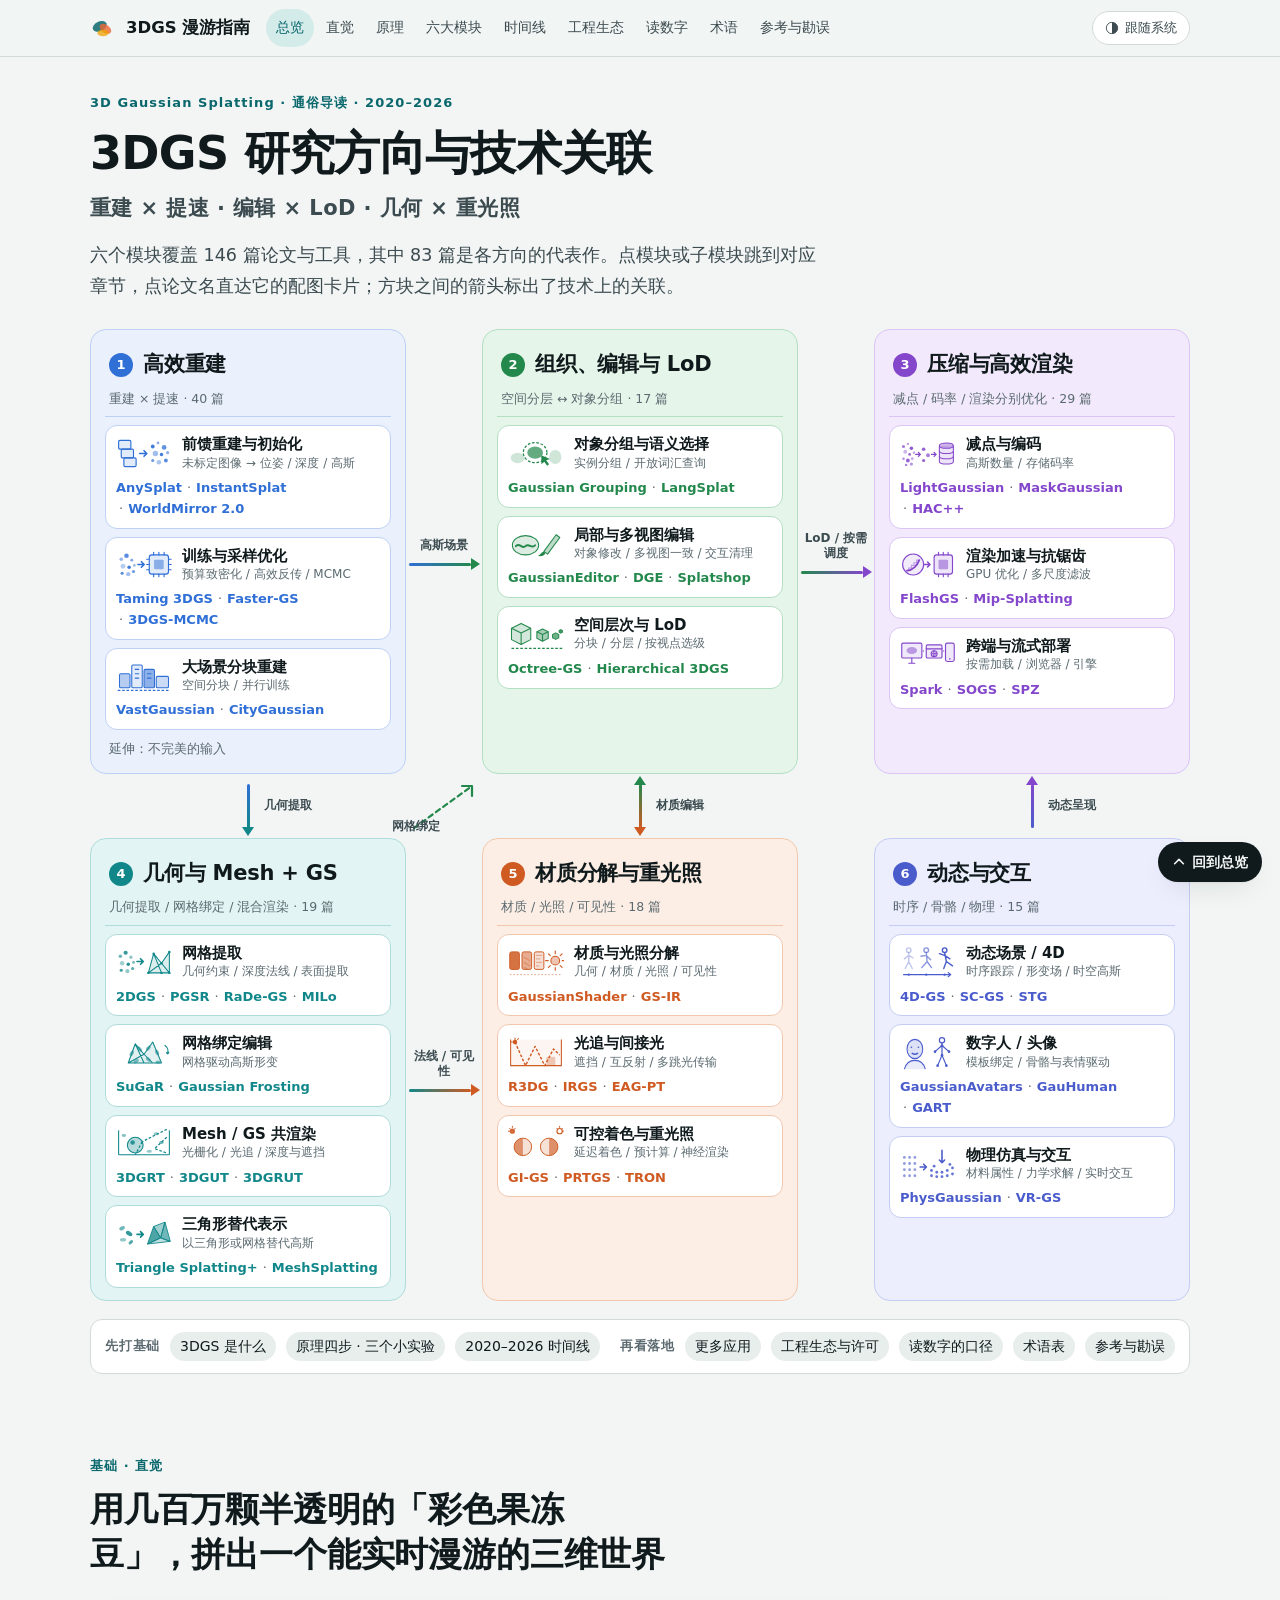
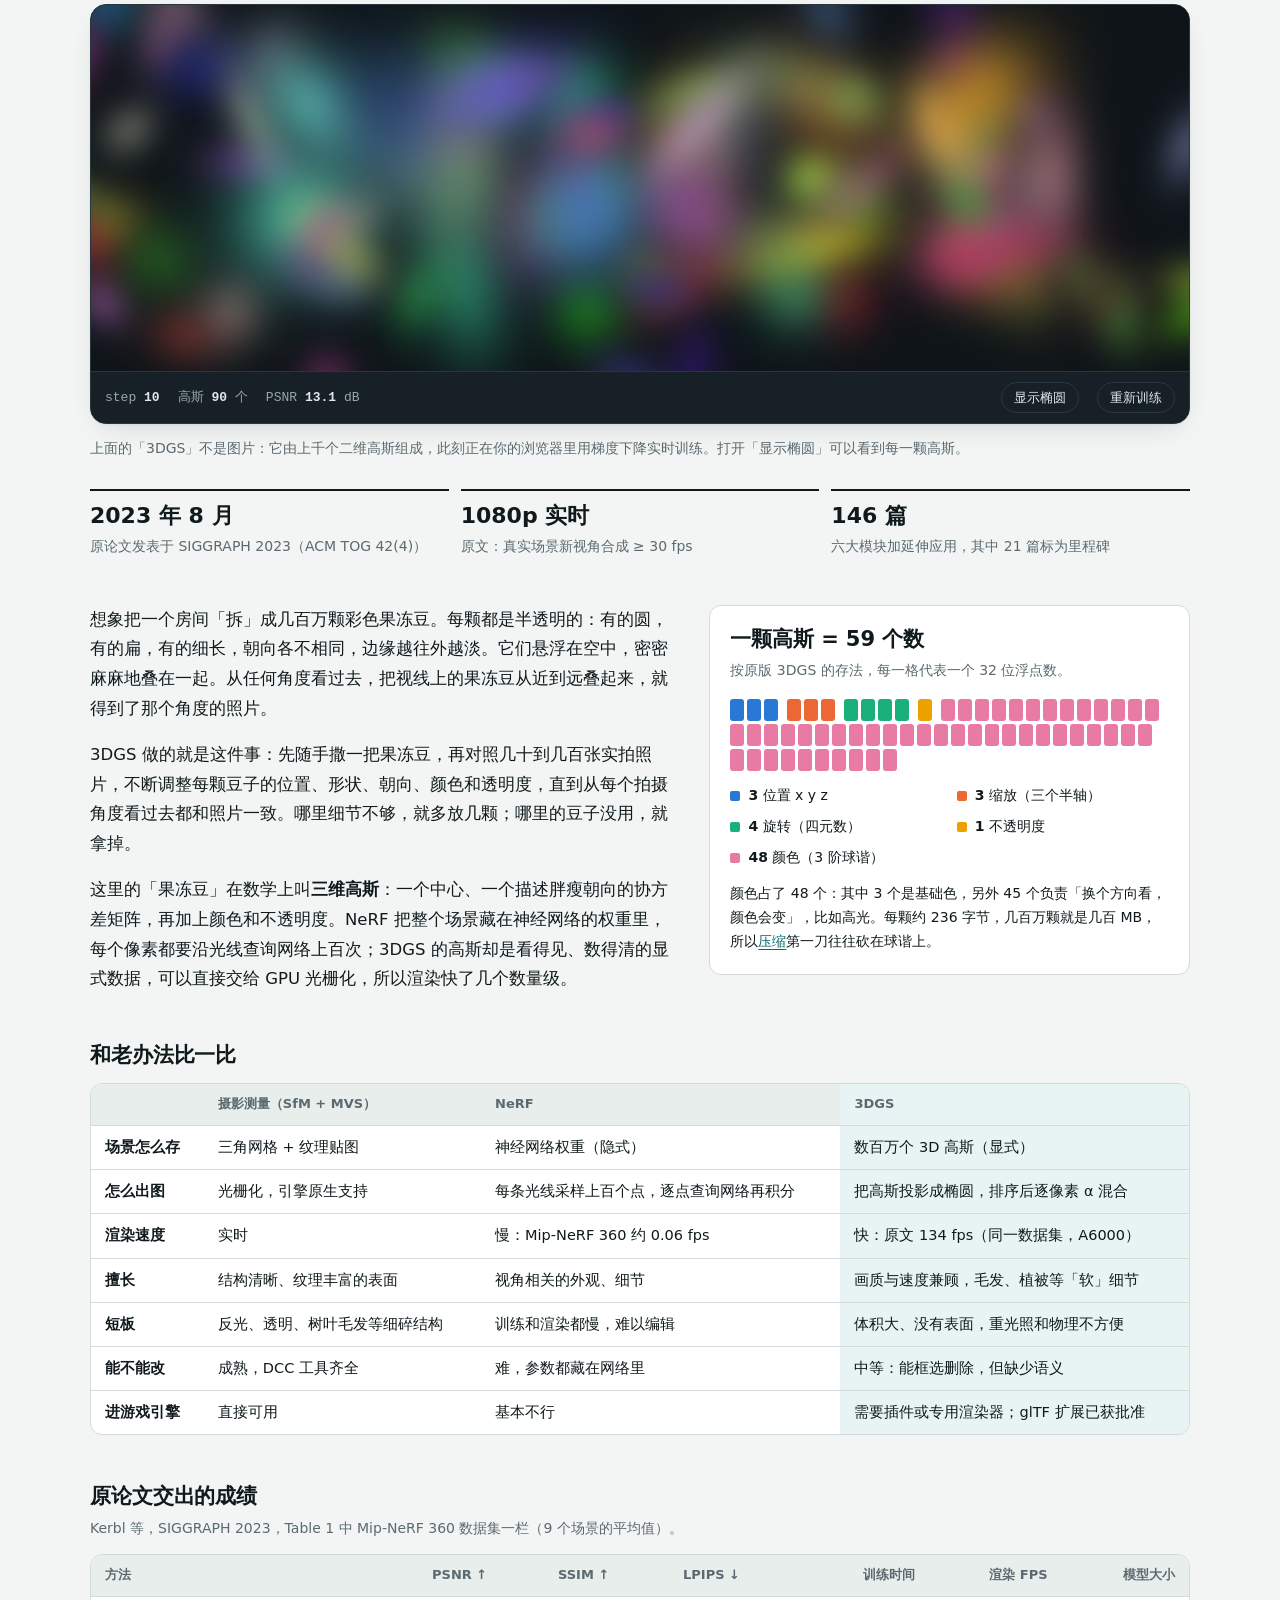
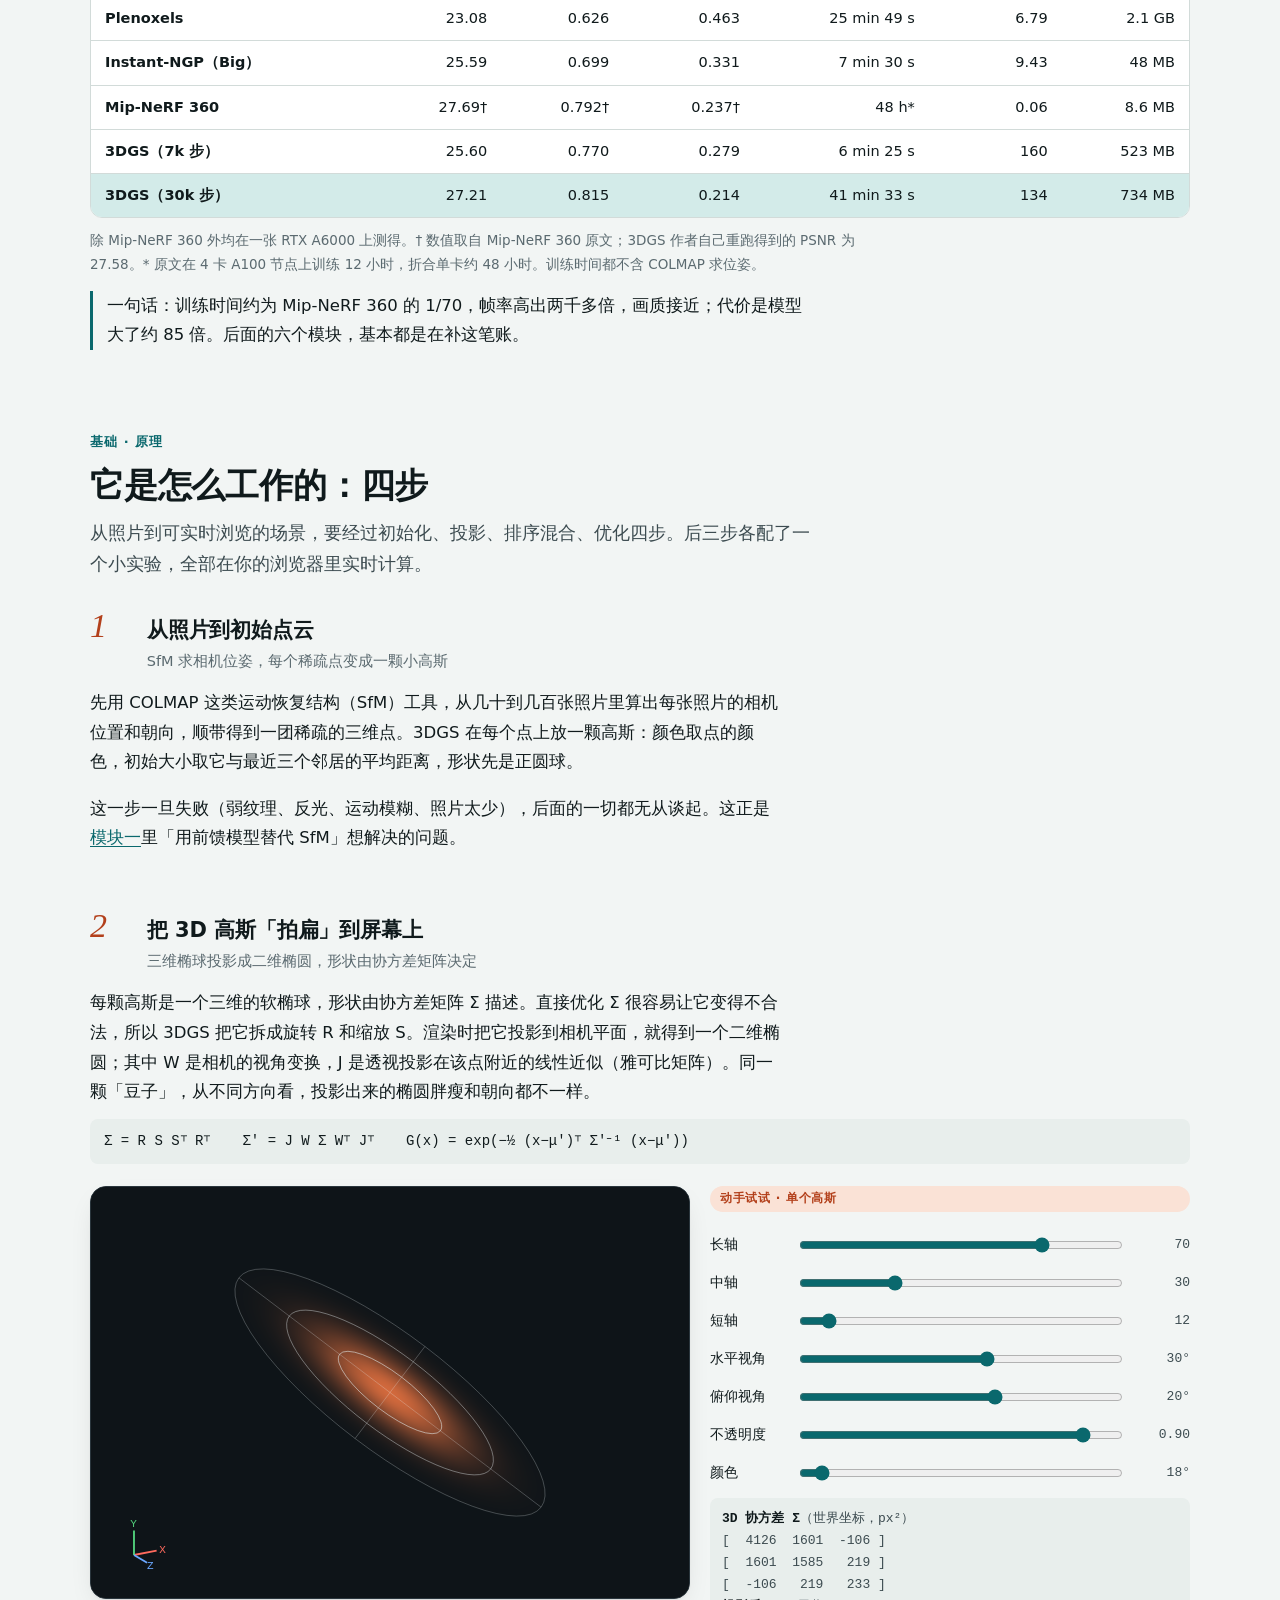
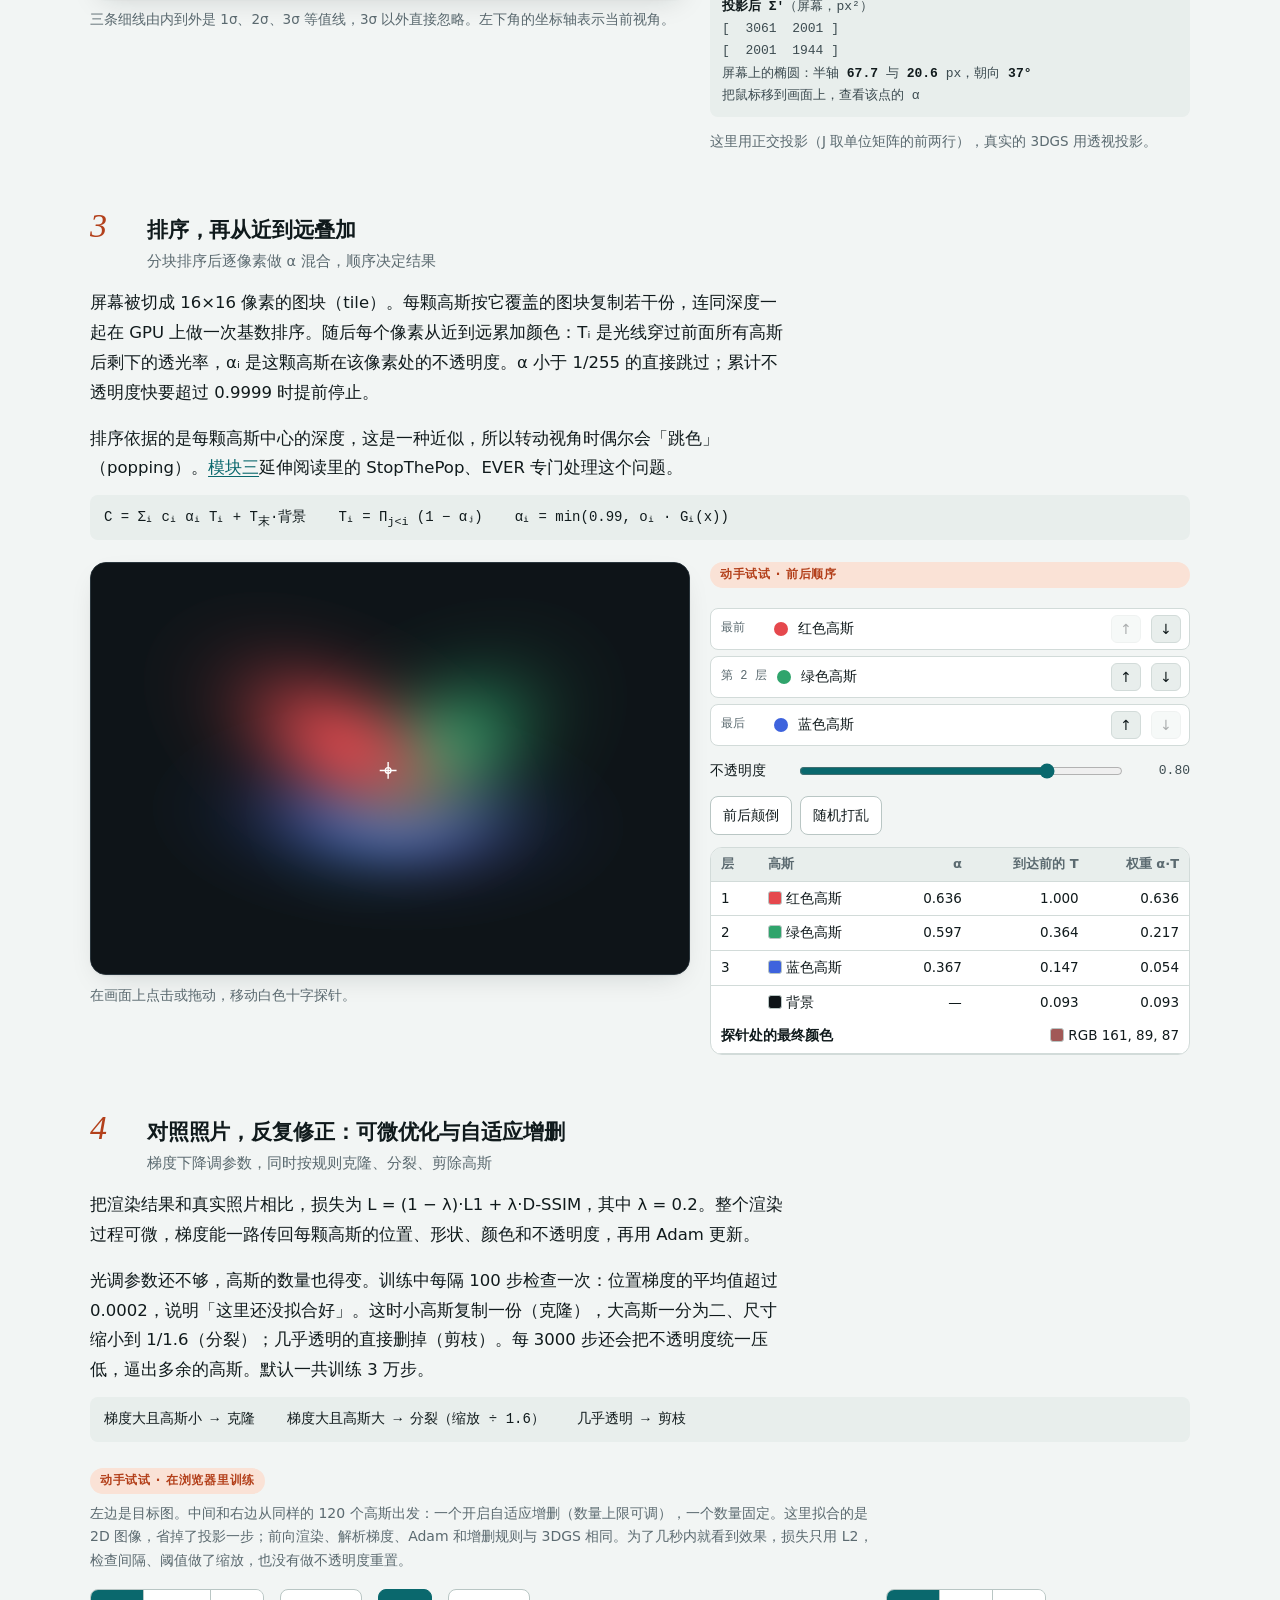
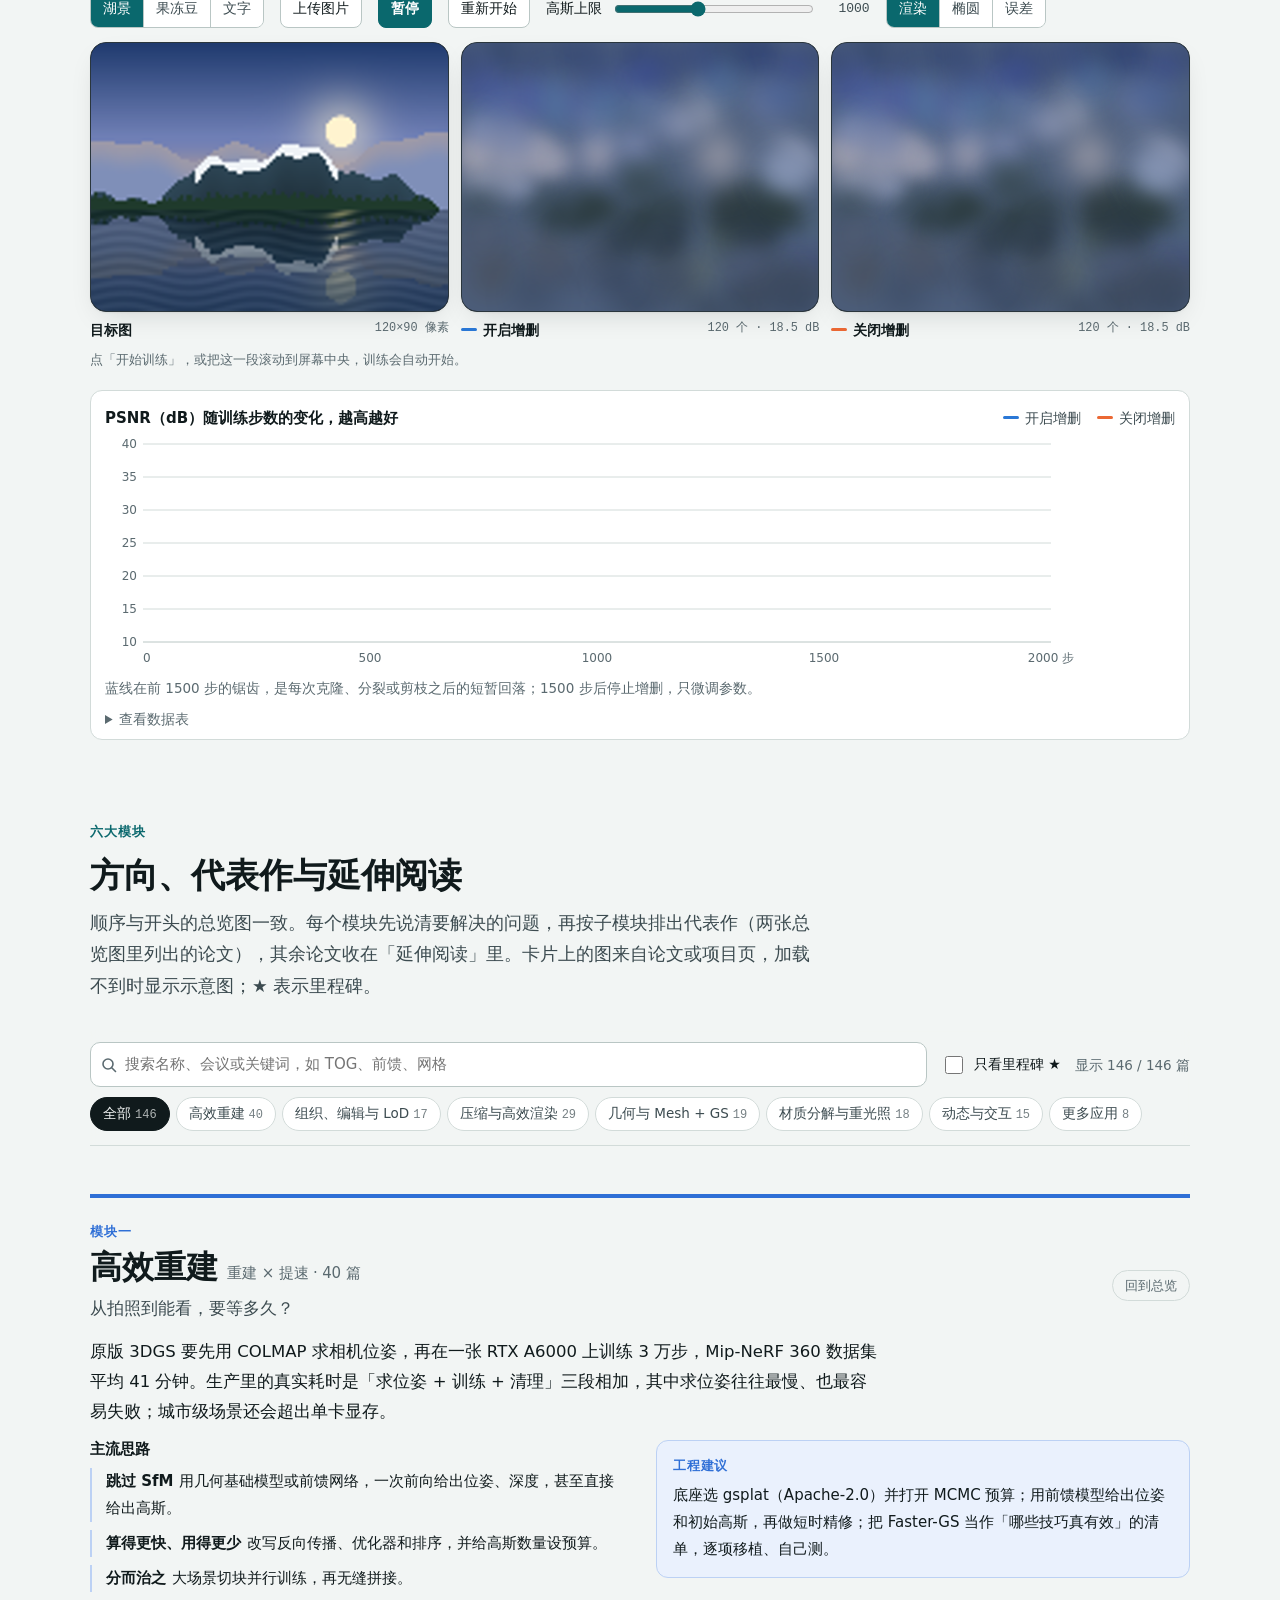
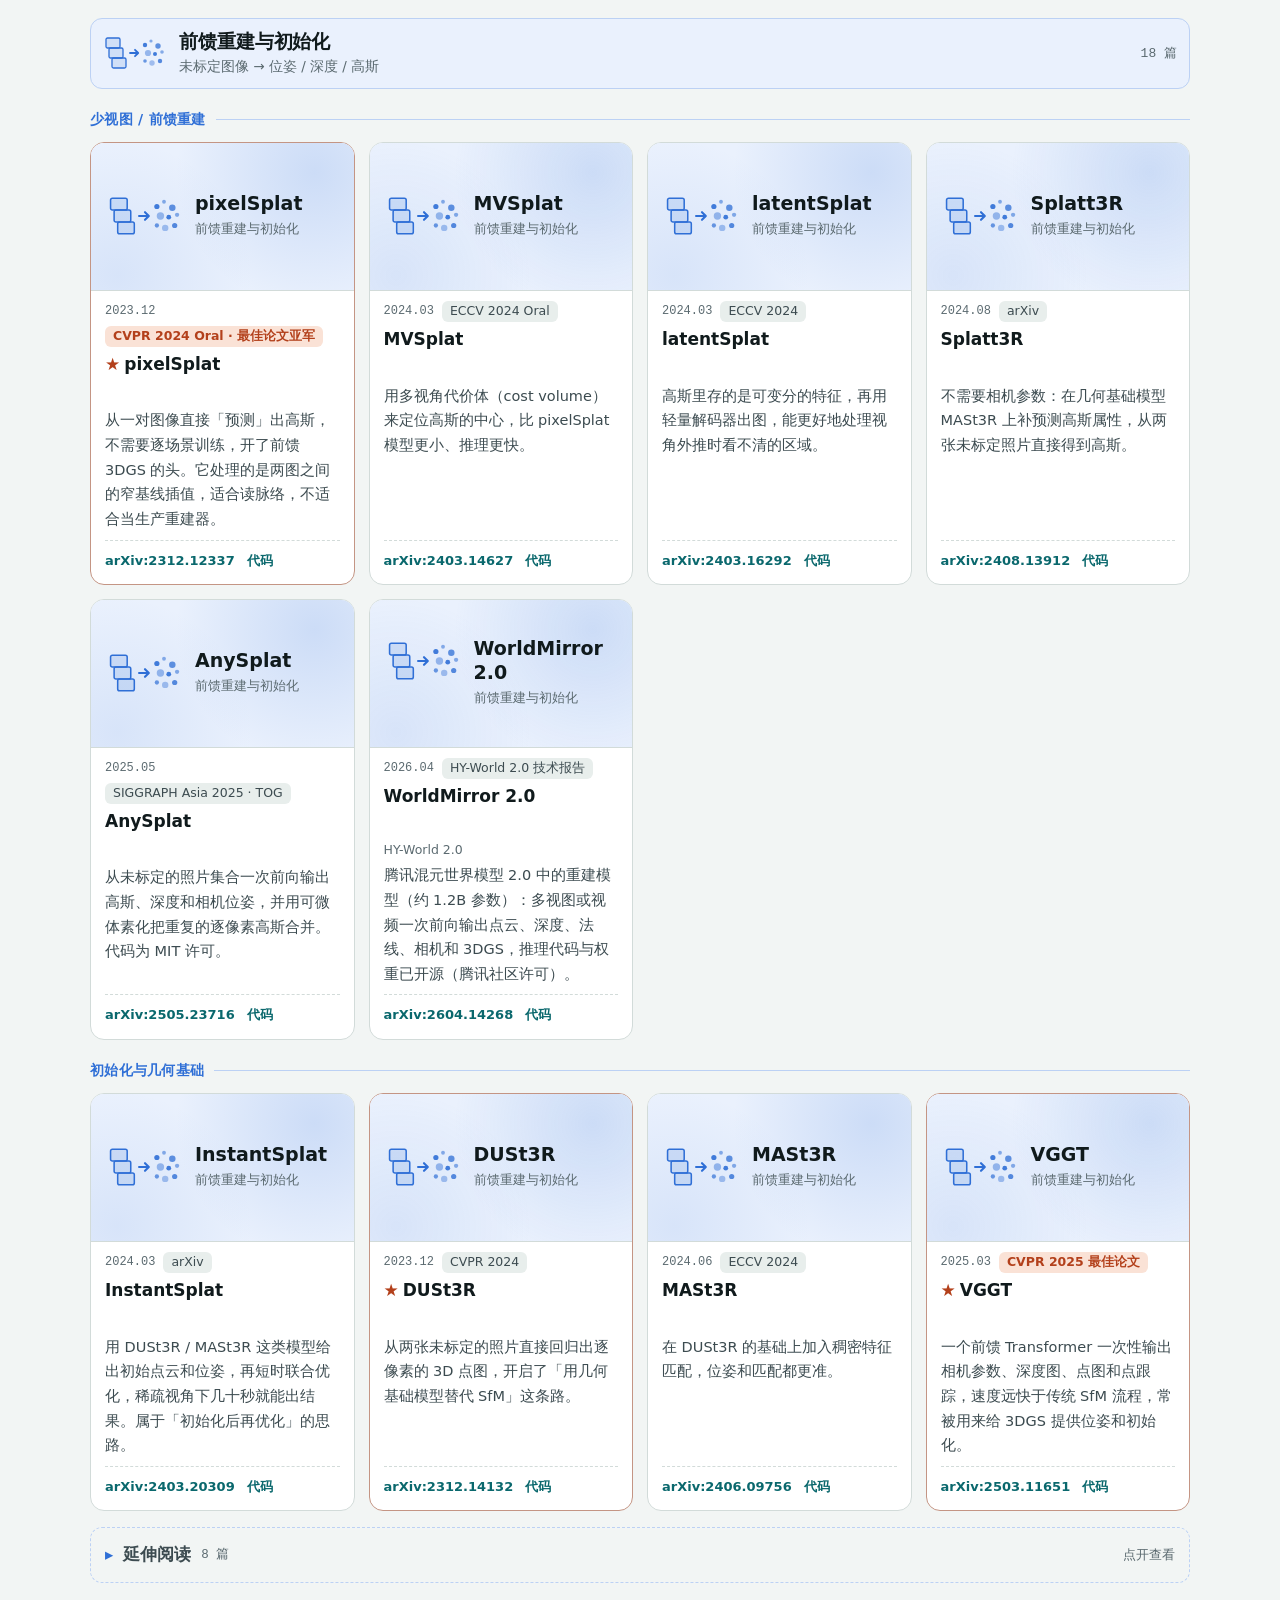
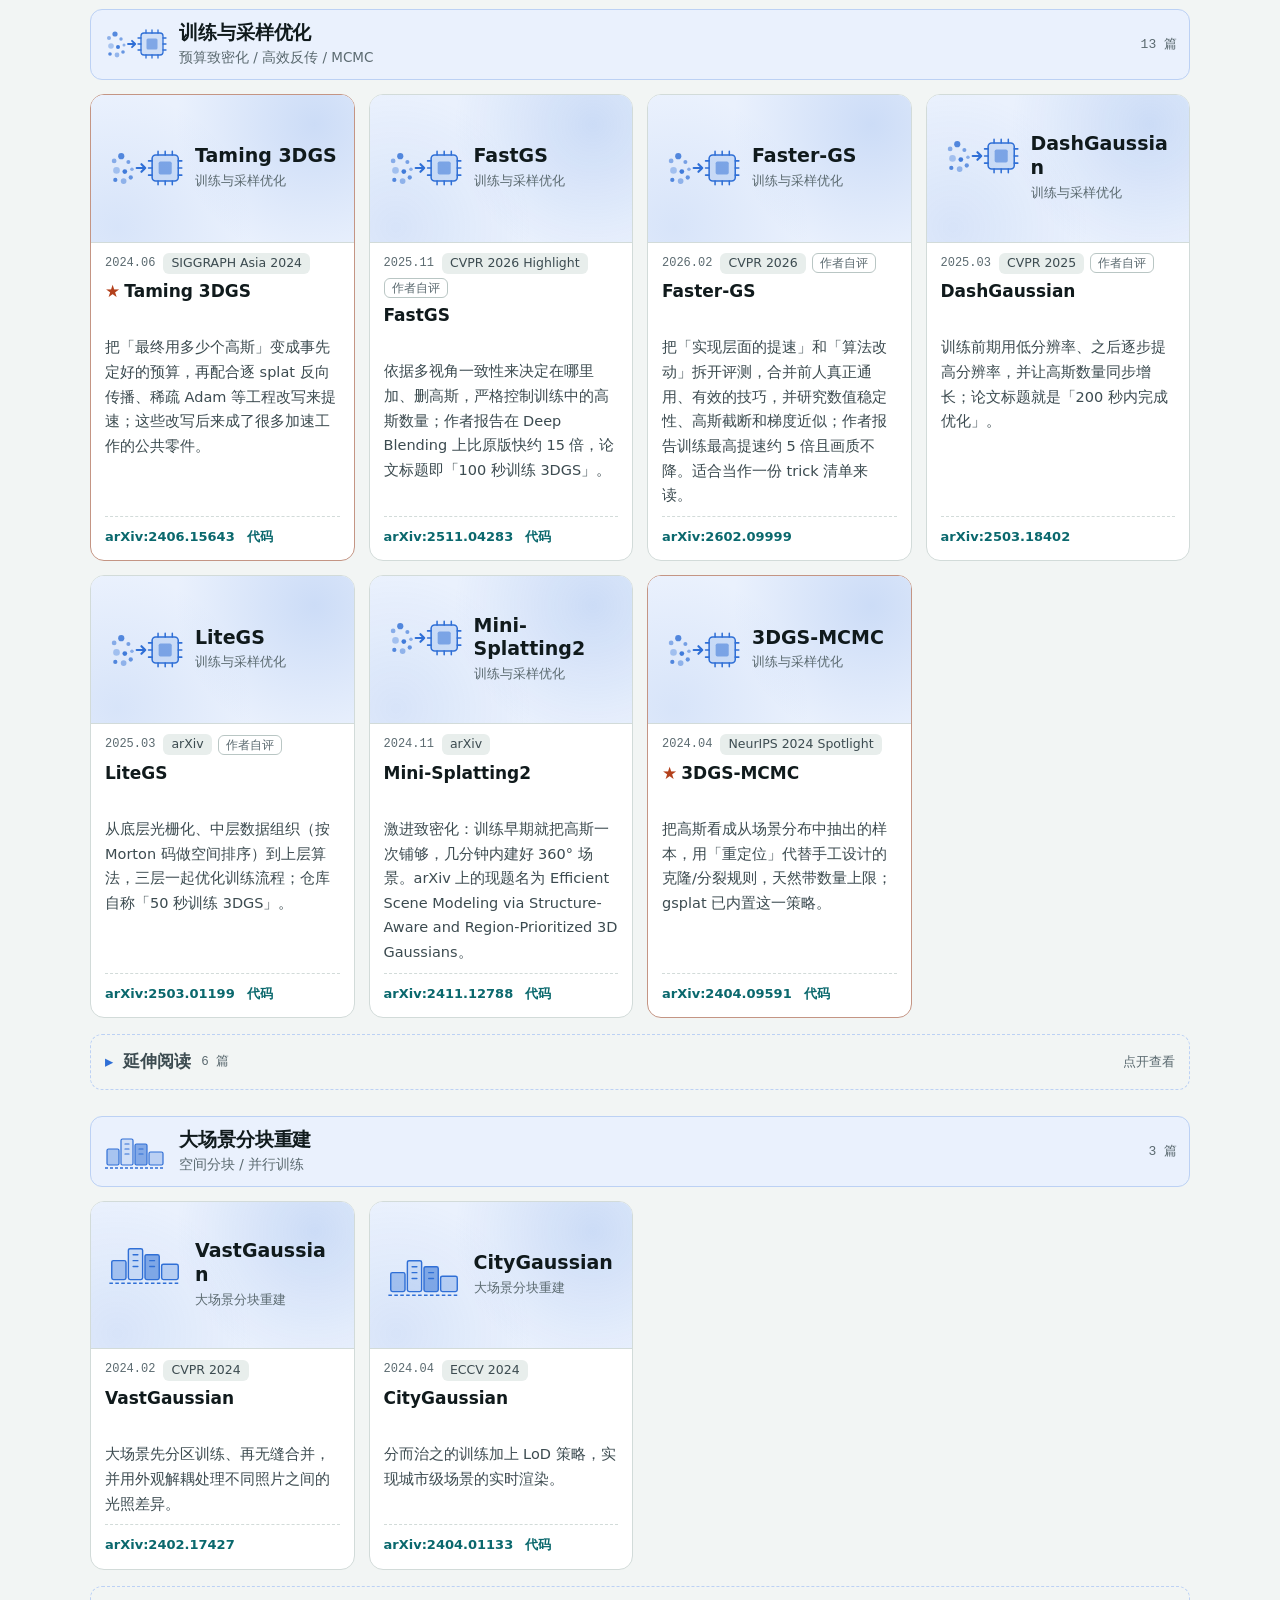
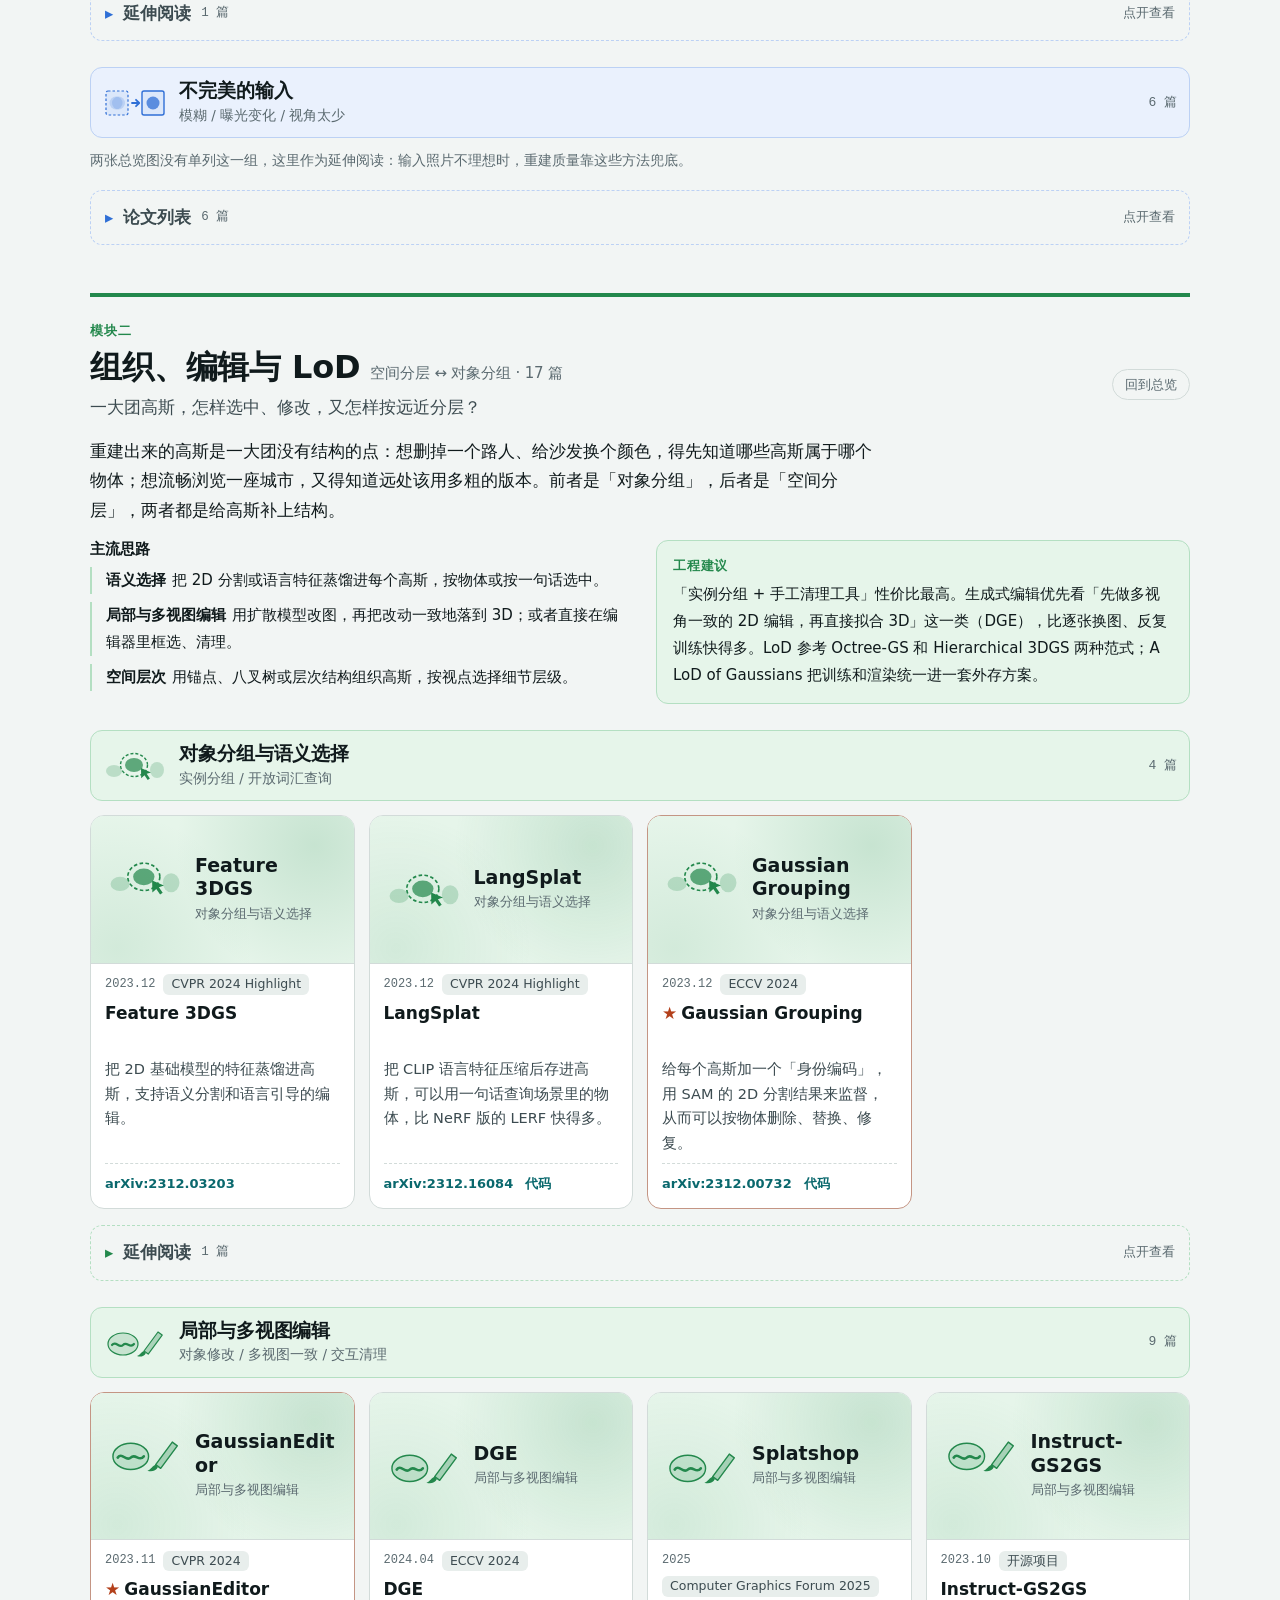
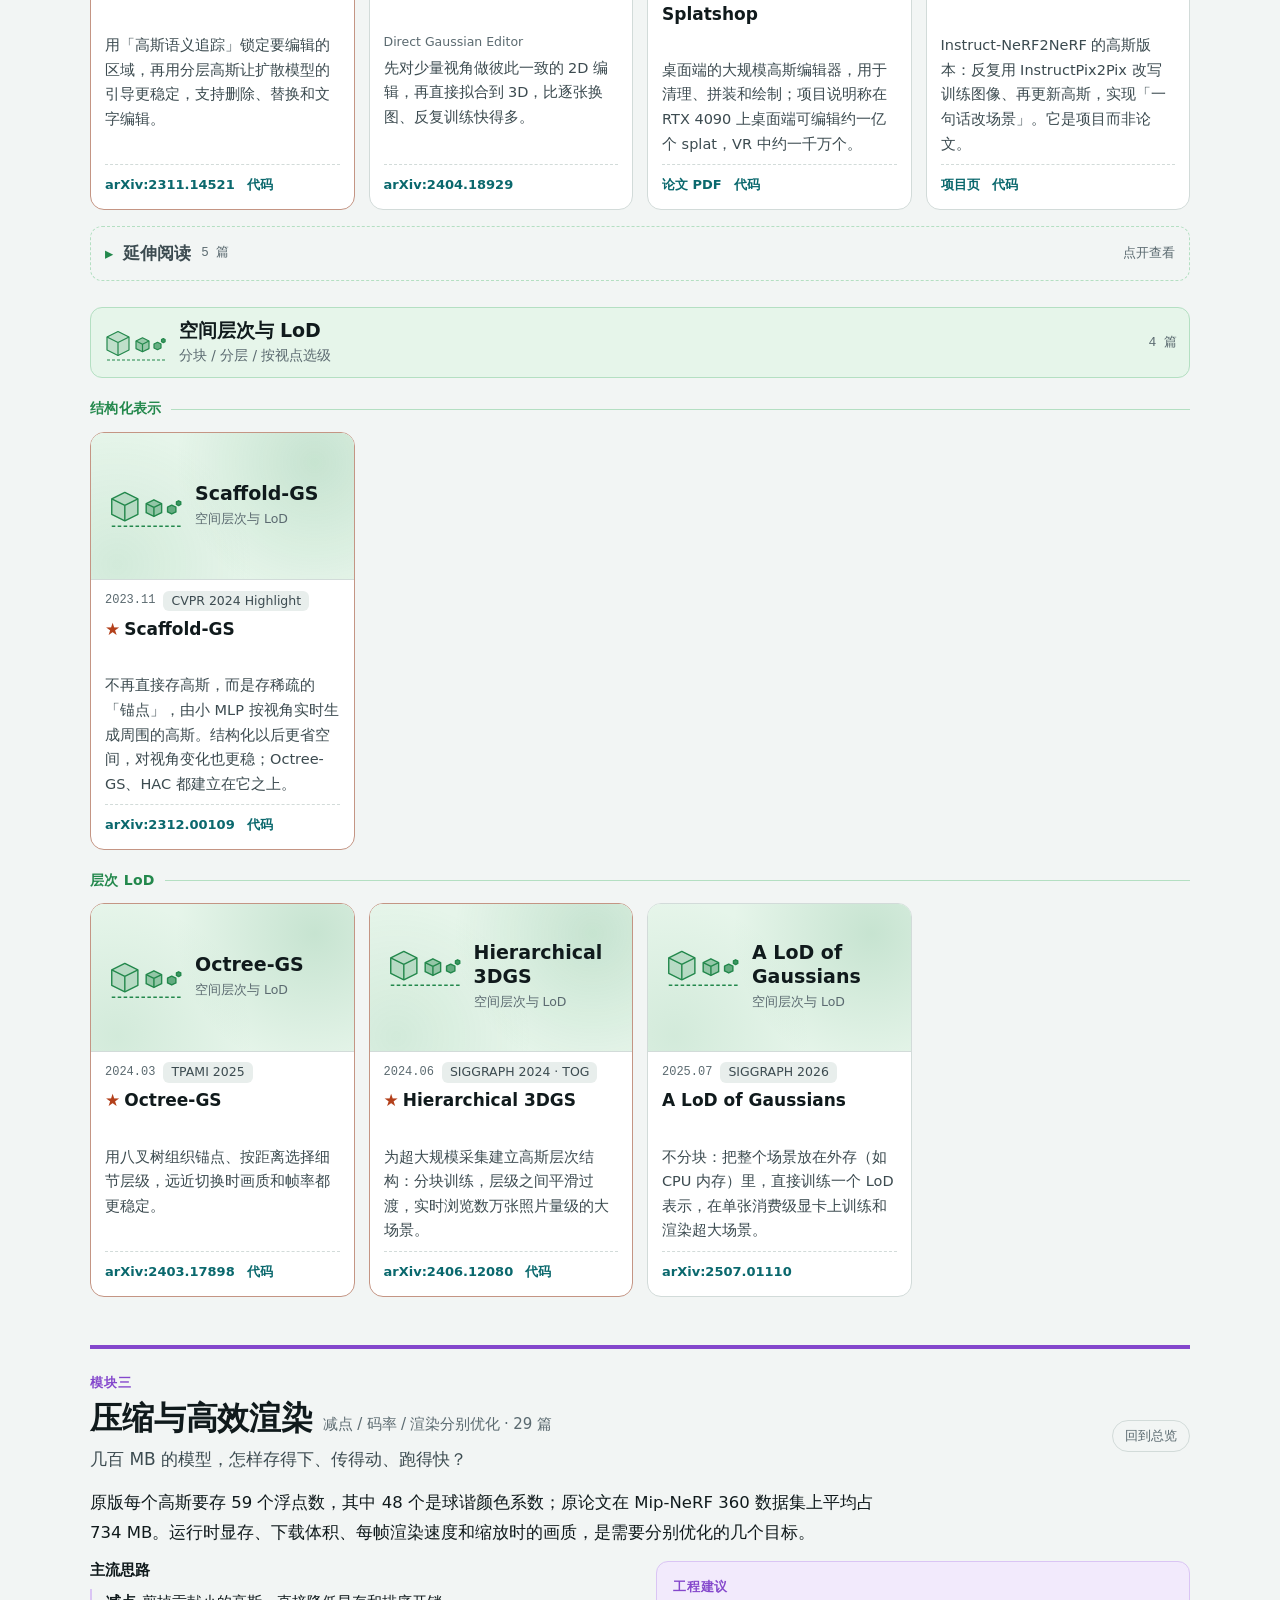
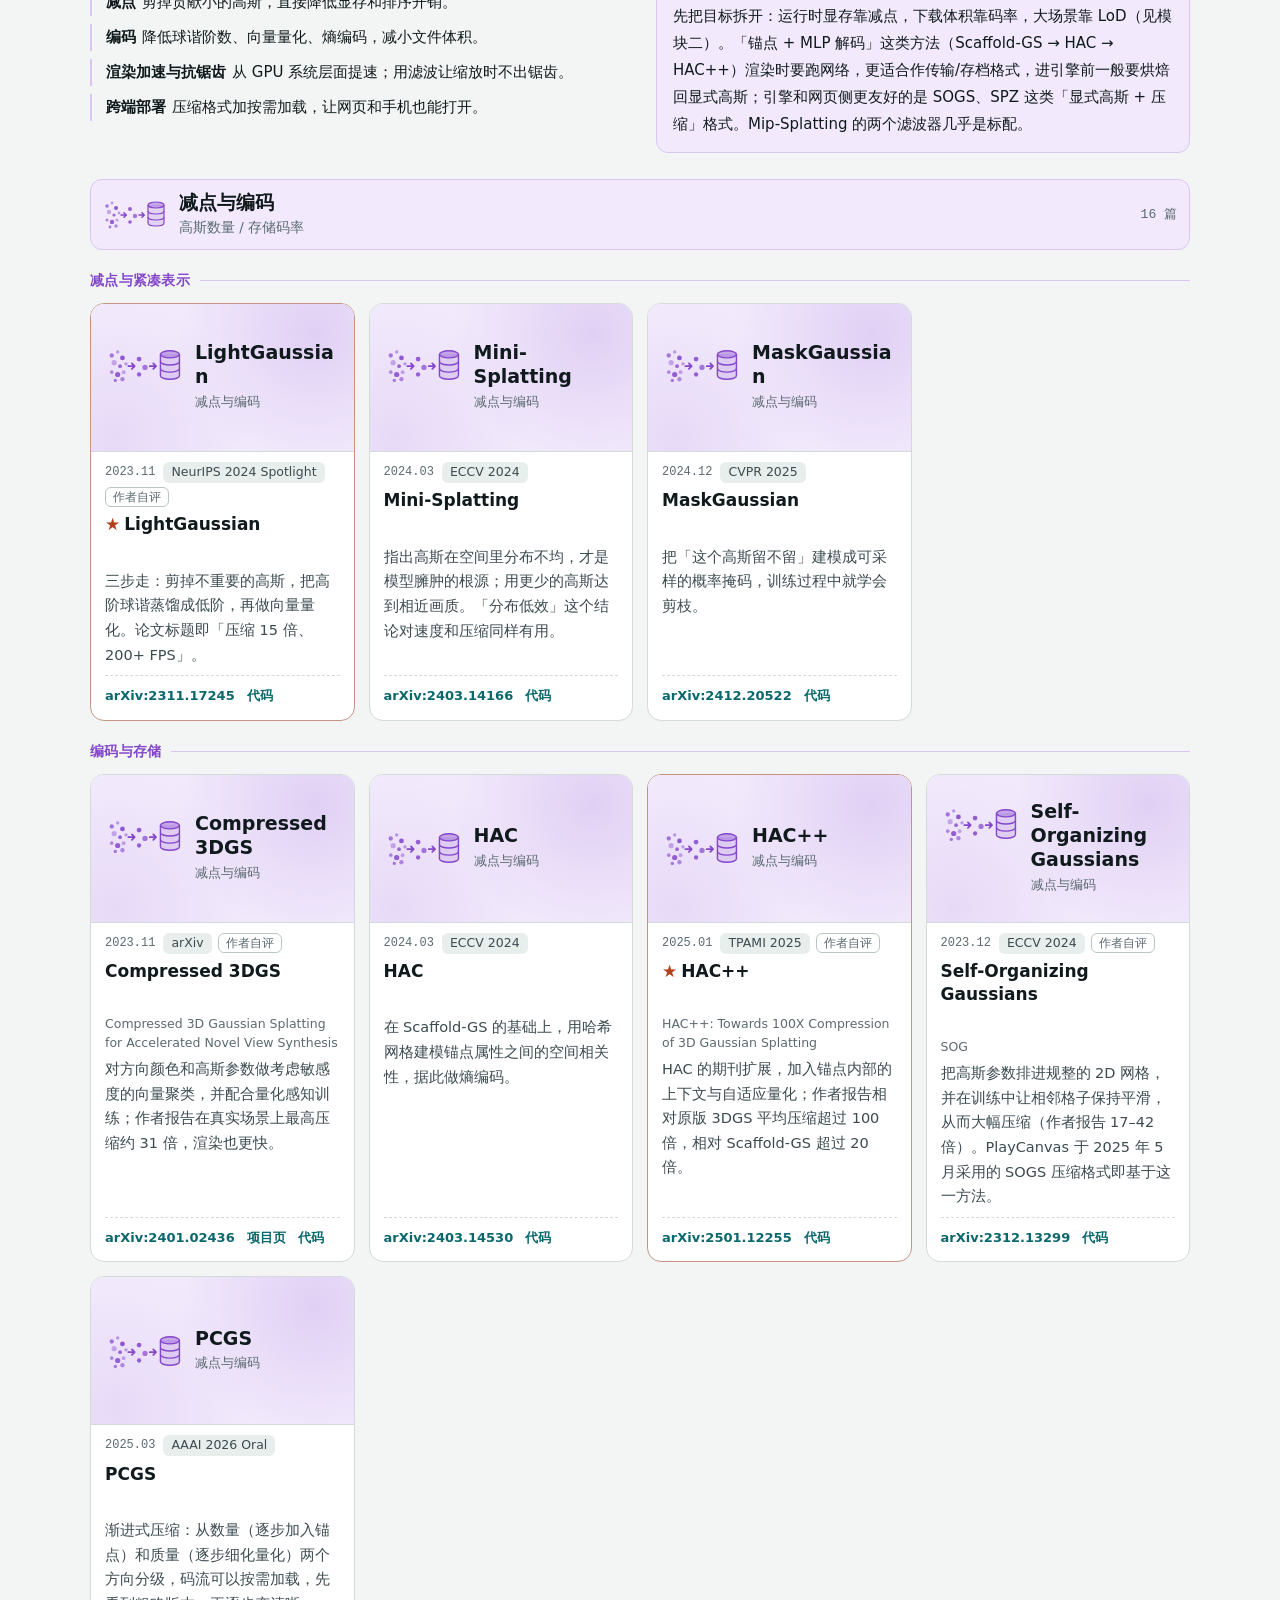
==== commit f0b88a18: "Restructure around the two overview boards; add teaser cards - Overview map at the top: modules, sec" ====
--- a/index.html
+++ b/index.html
@@ -4,13 +4,25 @@
 <meta charset="utf-8">
 <meta name="viewport" content="width=device-width, initial-scale=1, viewport-fit=cover">
 <title>3DGS 漫游指南</title>
-<meta name="description" content="用直觉、三个可以动手的小实验和一张方向地图，讲清 3D Gaussian Splatting 的原理，并梳理 2020–2026 年重建速度、压缩、画质、几何与混合渲染、编辑、重光照六个方向的关键工作。">
+<meta name="description" content="3D Gaussian Splatting 通俗导读：一张可点击的研究方向总览图，三个可以动手的原理小实验，以及六大模块 146 篇论文的配图卡片。">
 <meta property="og:title" content="3DGS 漫游指南">
-<meta property="og:description" content="3D Gaussian Splatting 通俗导读：原理小实验 + 六大方向 133 项关键工作。">
+<meta property="og:description" content="3D Gaussian Splatting 通俗导读：研究方向总览、原理小实验、六大模块 146 篇论文。">
 <meta name="color-scheme" content="light dark">
+<meta name="referrer" content="no-referrer">
 <link rel="icon" href="data:image/svg+xml,%3Csvg xmlns='http://www.w3.org/2000/svg' viewBox='0 0 32 32'%3E%3Cellipse cx='12' cy='14' rx='9' ry='6' transform='rotate(-25 12 14)' fill='%230a686d' fill-opacity='.85'/%3E%3Cellipse cx='19' cy='17' rx='8' ry='5' transform='rotate(35 19 17)' fill='%23e0663a' fill-opacity='.8'/%3E%3Cellipse cx='16' cy='22' rx='7' ry='4' fill='%23eda100' fill-opacity='.75'/%3E%3C/svg%3E">
 <script>
   try { var t = localStorage.getItem('theme'); if (t === 'light' || t === 'dark') document.documentElement.setAttribute('data-theme', t); } catch (e) {}
+  // Teaser images fade in once loaded; if they never load, the drawn card underneath stays.
+  document.addEventListener('load', function (e) { var t = e.target; if (t.tagName === 'IMG' && t.parentNode && t.parentNode.classList.contains('thumb')) t.classList.add('ok'); }, true);
+  document.addEventListener('error', function (e) {
+    var t = e.target;
+    if (t.tagName !== 'IMG' || !t.parentNode || !t.parentNode.classList.contains('thumb')) return;
+    var n = +(t.getAttribute('data-try') || 0);
+    t.setAttribute('data-try', n + 1);
+    if (n === 0) setTimeout(function () { t.src = t.src + '&retry=1'; }, 1200 + Math.random() * 2400);
+    else if (n === 1 && t.getAttribute('data-orig')) t.src = t.getAttribute('data-orig');
+    else t.classList.add('bad');
+  }, true);
 </script>
 <style>
 /* 3DGS 漫游指南 — styles. System fonts only: the page must load fast without any CDN. */
@@ -185,16 +197,17 @@
 .lede { font-size: 17.5px; color: var(--ink-2); max-width: 42em; }
 
 /* ---------- hero ---------- */
-.hero { padding-block: 40px 16px; }
-.hero h1 { font-size: clamp(29px, 4.3vw, 48px); font-weight: 800; letter-spacing: -0.015em; max-width: 19em; margin-top: 12px; }
-.hero .lede { margin-top: 18px; }
-.phrase { display: inline-block; }
+.overview { padding-block: 34px 8px; }
+.overview h1 { font-size: clamp(30px, 4.2vw, 46px); font-weight: 800; letter-spacing: -0.015em; margin-top: 10px; }
+.overview-sub { margin-top: 6px; font-size: clamp(17px, 2vw, 21px); font-weight: 700; color: var(--ink-2); letter-spacing: .02em; }
+.overview .lede { margin-top: 12px; }
+#intuition h2 { max-width: 22em; }
 .stage {
   position: relative; background: var(--stage); border-radius: 16px; overflow: hidden;
   box-shadow: var(--shadow); border: 1px solid var(--stage-line);
 }
 .stage canvas { display: block; width: 100%; height: auto; }
-.hero-stage { margin: 28px 0 0; }
+.hero-stage { margin: 4px 0 0; }
 .hero-stage canvas { aspect-ratio: 3 / 1; }
 .hero-log {
   display: flex; flex-wrap: wrap; align-items: center; gap: 6px 18px;
@@ -362,56 +375,112 @@
 a.chip:hover { border-color: var(--accent); color: var(--accent); }
 .star-mark { color: var(--ember); font-weight: 700; }
 
-/* ---------- direction map ---------- */
-.map { display: grid; grid-template-columns: minmax(0, 1fr); gap: 14px; }
-.map-row-label { font-size: 12.5px; font-weight: 700; letter-spacing: .08em; color: var(--ink-3); }
-.flow { display: grid; grid-template-columns: repeat(4, minmax(0, 1fr)); gap: 28px; position: relative; }
-.node {
-  background: var(--surface); border: 1px solid var(--line-2); border-radius: var(--radius); padding: 14px 14px 12px;
-  position: relative; display: grid; gap: 8px; align-content: start;
-}
-.flow .node:not(:last-child)::after {
-  content: ""; position: absolute; top: 26px; right: -22px; width: 16px; height: 2px; background: var(--ink-3);
-}
-.flow .node:not(:last-child)::before {
-  content: ""; position: absolute; top: 22px; right: -23px; border: 5px solid transparent; border-left: 7px solid var(--ink-3);
-  border-right: 0;
-}
-.node-no { font-family: var(--font-serif); font-style: italic; font-size: 26px; line-height: 1; color: var(--ember); }
-.node h4 { font-size: 17px; }
-.node p { font-size: 13.5px; color: var(--ink-2); line-height: 1.6; }
-.node .chips { display: flex; flex-wrap: wrap; gap: 6px; }
-.dir-link {
-  display: inline-flex; align-items: center; gap: 6px; font-size: 13px; font-weight: 600; text-decoration: none;
-  color: var(--accent); background: var(--accent-soft); border-radius: 999px; padding: 2px 10px;
-}
-.dir-link:hover { text-decoration: underline; }
-.dir-link small { font-weight: 400; color: var(--ink-3); }
-.span-row { display: grid; grid-template-columns: repeat(4, minmax(0, 1fr)); gap: 28px; }
-.bar {
-  grid-column: 2 / 5; display: flex; flex-wrap: wrap; align-items: center; gap: 8px 14px;
-  border: 1px dashed var(--line-2); border-radius: var(--radius); padding: 10px 14px; background: color-mix(in srgb, var(--surface) 60%, transparent);
-}
-.bar h4 { font-size: 15.5px; }
-.bar p { font-size: 13.5px; color: var(--ink-2); flex: 1 1 18em; }
-.span-row .span-note { font-size: 12.5px; color: var(--ink-3); align-self: center; text-align: right; }
-.ext-row { display: grid; grid-template-columns: repeat(3, minmax(0, 1fr)); gap: 14px; }
-@media (max-width: 860px) {
-  .flow { grid-template-columns: minmax(0, 1fr); gap: 22px; }
-  .flow .node:not(:last-child)::after { top: auto; bottom: -16px; right: auto; left: 30px; width: 2px; height: 12px; }
-  .flow .node:not(:last-child)::before { top: auto; bottom: -21px; right: auto; left: 26px; border: 5px solid transparent; border-top: 7px solid var(--ink-3); border-bottom: 0; }
-  .span-row { grid-template-columns: minmax(0, 1fr); gap: 8px; }
-  .bar { grid-column: 1; }
-  .span-row .span-note { text-align: left; }
-  .ext-row { grid-template-columns: minmax(0, 1fr); }
-}
-
-/* ---------- directions ---------- */
+/* ---------- module colours ---------- */
+:root {
+  --c-blue: #2f6fd6; --c-green: #23884c; --c-purple: #8447cc; --c-teal: #11878a; --c-orange: #cf5a22; --c-indigo: #4a5ccb; --c-slate: #56656b;
+  --t-blue: #eaf1fd; --t-green: #e6f5ea; --t-purple: #f2eafc; --t-teal: #e2f4f3; --t-orange: #fdeee5; --t-indigo: #eceefd; --t-slate: #edf1f1;
+  --l-blue: #bcd1f4; --l-green: #b4dfc2; --l-purple: #dac5f4; --l-teal: #aedcda; --l-orange: #f3c7ae; --l-indigo: #c4ccf3; --l-slate: #cfd8d8;
+}
+@media (prefers-color-scheme: dark) {
+  :root:not([data-theme="light"]) {
+    --c-blue: #74a6f2; --c-green: #5fc98c; --c-purple: #b58cf1; --c-teal: #4fc6c6; --c-orange: #f28f5c; --c-indigo: #8f9ef2; --c-slate: #9aa9ae;
+    --t-blue: #111d30; --t-green: #0f2419; --t-purple: #1d1530; --t-teal: #0e2424; --t-orange: #2a180e; --t-indigo: #15192f; --t-slate: #151c1f;
+    --l-blue: #264472; --l-green: #21553a; --l-purple: #45306e; --l-teal: #1e5251; --l-orange: #613620; --l-indigo: #333e76; --l-slate: #2e3a3f;
+  }
+}
+:root[data-theme="dark"] {
+  --c-blue: #74a6f2; --c-green: #5fc98c; --c-purple: #b58cf1; --c-teal: #4fc6c6; --c-orange: #f28f5c; --c-indigo: #8f9ef2; --c-slate: #9aa9ae;
+  --t-blue: #111d30; --t-green: #0f2419; --t-purple: #1d1530; --t-teal: #0e2424; --t-orange: #2a180e; --t-indigo: #15192f; --t-slate: #151c1f;
+  --l-blue: #264472; --l-green: #21553a; --l-purple: #45306e; --l-teal: #1e5251; --l-orange: #613620; --l-indigo: #333e76; --l-slate: #2e3a3f;
+}
+.m-blue { --m: var(--c-blue); --m-bg: var(--t-blue); --m-line: var(--l-blue); }
+.m-green { --m: var(--c-green); --m-bg: var(--t-green); --m-line: var(--l-green); }
+.m-purple { --m: var(--c-purple); --m-bg: var(--t-purple); --m-line: var(--l-purple); }
+.m-teal { --m: var(--c-teal); --m-bg: var(--t-teal); --m-line: var(--l-teal); }
+.m-orange { --m: var(--c-orange); --m-bg: var(--t-orange); --m-line: var(--l-orange); }
+.m-indigo { --m: var(--c-indigo); --m-bg: var(--t-indigo); --m-line: var(--l-indigo); }
+.m-slate { --m: var(--c-slate); --m-bg: var(--t-slate); --m-line: var(--l-slate); }
+
+/* ---------- overview hub ---------- */
+.hub {
+  margin-top: 26px; display: grid;
+  grid-template-columns: minmax(0, 1fr) 76px minmax(0, 1fr) 76px minmax(0, 1fr);
+  grid-template-rows: auto 64px auto;
+  grid-template-areas: "a r1 b r2 c" "r3 r4 r5 . r7" "d r6 e . f";
+}
+.hub-mod {
+  background: var(--m-bg); border: 1.5px solid var(--m-line); border-radius: 16px; padding: 14px 14px 12px;
+  display: grid; grid-template-columns: minmax(0, 1fr); gap: 8px; align-content: start;
+}
+.hub-title {
+  display: flex; flex-wrap: wrap; align-items: baseline; gap: 4px 10px; text-decoration: none; color: var(--ink);
+  padding: 2px 4px 6px; border-bottom: 1px solid var(--m-line);
+}
+.hub-title:hover .hub-name { color: var(--m); }
+.hub-no {
+  display: inline-grid; place-items: center; width: 24px; height: 24px; border-radius: 50%;
+  background: var(--m); color: var(--surface); font-size: 13px; font-weight: 800; align-self: center;
+}
+.hub-name { font-size: 21px; font-weight: 800; letter-spacing: -.01em; }
+.hub-title small { flex-basis: 100%; font-size: 12.5px; color: var(--ink-3); font-weight: 500; }
+.hub-sec { background: var(--surface); border: 1px solid var(--m-line); border-radius: 12px; padding: 8px 10px; }
+.hub-sec-link { display: flex; gap: 10px; align-items: center; text-decoration: none; color: var(--ink); }
+.hub-sec-link b { display: block; font-size: 15px; line-height: 1.35; }
+.hub-sec-link small { display: block; font-size: 12px; color: var(--ink-3); line-height: 1.45; }
+.hub-sec-link:hover b { color: var(--m); text-decoration: underline; text-underline-offset: 3px; }
+.hub-ic { width: 56px; height: 35px; flex: none; color: var(--m); }
+.hub-papers { margin-top: 6px; font-size: 13px; line-height: 1.6; display: flex; flex-wrap: wrap; gap: 0 2px; }
+.hub-papers a { color: var(--m); font-weight: 600; text-decoration: none; }
+.hub-papers a:hover { text-decoration: underline; }
+.hub-papers a + a::before { content: "·"; color: var(--ink-3); font-weight: 400; margin: 0 5px 0 3px; display: inline-block; }
+.hub-more { font-size: 12.5px; color: var(--ink-3); text-decoration: none; padding-left: 4px; }
+.hub-more:hover { color: var(--m); text-decoration: underline; }
+.hub-rels { display: none; }
+.rel { position: relative; display: flex; align-items: center; justify-content: center; }
+.rel-label {
+  position: relative; z-index: 1; font-size: 12px; font-weight: 700; line-height: 1.25; text-align: center;
+  color: var(--ink-2); padding: 2px 4px; border-radius: 4px; max-width: 76px;
+}
+.rel-h { flex-direction: column; justify-content: center; gap: 8px; }
+.rel-h .rel-line { position: relative; order: 2; width: calc(100% - 14px); height: 3px; border-radius: 2px; background: linear-gradient(90deg, var(--from), var(--to)); margin-right: 8px; }
+.rel-h .rel-line::after { content: ""; position: absolute; right: -9px; top: -5px; border: 6.5px solid transparent; border-left: 9px solid var(--to); border-right: 0; }
+.rel-h .rel-label { order: 1; }
+.rel-down, .rel-up, .rel-both { justify-content: flex-start; }
+.rel-down .rel-line, .rel-up .rel-line, .rel-both .rel-line { position: absolute; left: 50%; top: 10px; bottom: 10px; width: 3px; margin-left: -1.5px; border-radius: 2px; background: linear-gradient(180deg, var(--from), var(--to)); }
+.rel-up .rel-line { background: linear-gradient(0deg, var(--from), var(--to)); }
+.rel-both .rel-line { background: linear-gradient(180deg, var(--from), var(--to)); }
+.rel-down .rel-line::after, .rel-both .rel-line::after { content: ""; position: absolute; bottom: -8px; left: -5px; border: 6.5px solid transparent; border-top: 9px solid var(--to); border-bottom: 0; }
+.rel-up .rel-line::after { content: ""; position: absolute; top: -8px; left: -5px; border: 6.5px solid transparent; border-bottom: 9px solid var(--to); border-top: 0; }
+.rel-both .rel-line::before { content: ""; position: absolute; top: -8px; left: -5px; border: 6.5px solid transparent; border-bottom: 9px solid var(--from); border-top: 0; }
+.rel-down .rel-label, .rel-up .rel-label, .rel-both .rel-label { position: absolute; left: calc(50% + 12px); max-width: none; white-space: nowrap; text-align: left; }
+.rel-diag svg { position: absolute; inset: 0; width: 100%; height: 100%; overflow: visible; }
+.rel-diag svg path { fill: none; stroke: var(--to); stroke-width: 2.2; stroke-linecap: round; stroke-linejoin: round; }
+.rel-diag .rel-label { position: absolute; right: 50%; bottom: 2px; white-space: nowrap; font-size: 11.5px; }
+.hub-foot {
+  margin-top: 18px; display: flex; flex-wrap: wrap; gap: 8px 10px; align-items: center;
+  padding: 12px 14px; border: 1px solid var(--line); border-radius: 12px; background: var(--surface);
+}
+.hub-foot-label { font-size: 12.5px; font-weight: 700; color: var(--ink-3); letter-spacing: .06em; }
+.hub-foot-label:not(:first-child) { margin-left: 10px; }
+.hub-foot a { font-size: 14px; text-decoration: none; padding: 2px 10px; border-radius: 999px; background: var(--surface-2); color: var(--ink); }
+.hub-foot a:hover { background: var(--accent-soft); color: var(--accent); }
+@media (max-width: 1040px) {
+  .hub { grid-template-columns: minmax(0, 1fr) minmax(0, 1fr); grid-template-rows: none; grid-template-areas: "a b" "c d" "e f"; gap: 14px; }
+  .rel { display: none; }
+  .hub-rels { display: flex; flex-wrap: wrap; gap: 2px 12px; font-size: 12.5px; color: var(--ink-3); padding: 2px 4px 0; }
+  .hub-rels a { color: var(--ink-2); }
+}
+@media (max-width: 640px) {
+  .hub { grid-template-columns: minmax(0, 1fr); grid-template-areas: "a" "b" "c" "d" "e" "f"; }
+  .hub-ic { width: 48px; height: 30px; }
+}
+
+/* ---------- modules ---------- */
 .filters {
   position: sticky; top: var(--top); z-index: 5; background: color-mix(in srgb, var(--bg) 92%, transparent);
   -webkit-backdrop-filter: blur(8px); backdrop-filter: blur(8px);
   border-bottom: 1px solid var(--line); padding-block: 12px; margin-bottom: 8px;
-  display: grid; gap: 10px;
+  display: grid; grid-template-columns: minmax(0, 1fr); gap: 10px;
 }
 .filter-row { display: flex; flex-wrap: wrap; gap: 8px 14px; align-items: center; }
 .search { flex: 1 1 260px; position: relative; }
@@ -430,40 +499,93 @@
 }
 .dir-chips button[aria-pressed="true"] { background: var(--ink); border-color: var(--ink); color: var(--bg); }
 .dir-chips button .n { font-family: var(--font-mono); font-size: 12px; opacity: .7; margin-left: 4px; }
-
-.dir { padding-top: 40px; }
-.dir-head { display: grid; gap: 6px; }
-.dir-head .no { font-size: 13px; font-weight: 700; color: var(--ember); letter-spacing: .06em; }
-.dir-head h3 { font-size: clamp(23px, 2.6vw, 29px); }
-.dir-head h3 small { font-size: 15px; font-weight: 500; color: var(--ink-3); margin-left: 8px; }
-.dir-head .q { font-size: 17px; color: var(--ink-2); }
-.dir-body { display: grid; grid-template-columns: minmax(0, 1fr) minmax(0, 1fr); gap: 16px 32px; margin-top: 16px; }
-.dir-body .problem { grid-column: 1 / -1; max-width: 46em; }
-@media (max-width: 860px) { .dir-body { grid-template-columns: minmax(0, 1fr); } }
+@media (max-width: 640px) { .filters { position: static; } }
+
+.module { margin-top: 48px; padding-top: 22px; border-top: 4px solid var(--m); }
+.mod-head { display: grid; grid-template-columns: minmax(0, 1fr) auto; gap: 4px 16px; align-items: baseline; }
+.mod-no { grid-column: 1 / -1; font-size: 13px; font-weight: 800; color: var(--m); letter-spacing: .08em; }
+.mod-head h3 { font-size: clamp(25px, 2.8vw, 32px); font-weight: 800; }
+.mod-head h3 small { font-size: 15px; font-weight: 500; color: var(--ink-3); margin-left: 10px; }
+.mod-head .q { grid-column: 1; font-size: 17px; color: var(--ink-2); }
+.mod-back { grid-column: 2; grid-row: 2 / 4; align-self: center; font-size: 13px; text-decoration: none; color: var(--ink-3); border: 1px solid var(--line); border-radius: 999px; padding: 3px 12px; white-space: nowrap; }
+.mod-back:hover { color: var(--m); border-color: var(--m); }
+.mod-intro { display: grid; grid-template-columns: minmax(0, 1fr) minmax(0, 1fr); gap: 14px 32px; margin-top: 14px; }
+.mod-intro .problem { grid-column: 1 / -1; max-width: 48em; }
+.mini-h { font-size: 15px; margin-bottom: 8px; }
+@media (max-width: 860px) { .mod-intro { grid-template-columns: minmax(0, 1fr); } }
 .ideas { list-style: none; margin: 0; padding: 0; display: grid; gap: 8px; }
-.ideas li { padding-left: 14px; border-left: 2px solid var(--line-2); font-size: 15px; }
+.ideas li { padding-left: 14px; border-left: 2px solid var(--m-line); font-size: 15px; }
 .ideas b { margin-right: 6px; }
-.advice { background: var(--surface); border: 1px solid var(--line); border-radius: var(--radius); padding: 14px 16px; font-size: 15px; align-self: start; }
-.advice .label { display: block; font-size: 12.5px; font-weight: 700; color: var(--accent); letter-spacing: .06em; margin-bottom: 4px; }
-.group-title { margin: 26px 0 8px; font-size: 14px; color: var(--ink-3); font-weight: 700; display: flex; align-items: center; gap: 10px; }
-.group-title::after { content: ""; flex: 1; height: 1px; background: var(--line); }
-.works { list-style: none; margin: 0; padding: 0; display: grid; }
-.work { display: grid; grid-template-columns: 5.2rem minmax(0, 1fr); gap: 14px; padding: 12px 0; border-bottom: 1px solid var(--line); }
-.work:last-child { border-bottom: 0; }
-.work .date { font-family: var(--font-mono); font-size: 13px; color: var(--ink-3); padding-top: 2px; font-variant-numeric: tabular-nums; }
-.work .title { display: flex; flex-wrap: wrap; align-items: baseline; gap: 4px 8px; }
-.work .name { font-weight: 700; font-size: 16.5px; }
-.work .aka { font-size: 13px; color: var(--ink-3); }
-.work .text { color: var(--ink-2); margin-top: 3px; font-size: 15.5px; line-height: 1.75; }
-.work .links { display: flex; flex-wrap: wrap; gap: 4px 14px; margin-top: 4px; font-size: 13.5px; }
-.work .links a { text-decoration: none; }
-.work .links a:hover { text-decoration: underline; }
-.work.star { background: linear-gradient(90deg, var(--ember-soft), transparent 55%); border-radius: 8px; padding-inline: 10px; margin-inline: -10px; }
-.work mark { background: color-mix(in srgb, var(--cat-4) 35%, transparent); color: inherit; border-radius: 2px; }
-@media (max-width: 560px) {
-  .work { grid-template-columns: minmax(0, 1fr); gap: 2px; }
-}
+.advice { background: var(--m-bg); border: 1px solid var(--m-line); border-radius: var(--radius); padding: 14px 16px; font-size: 15px; align-self: start; }
+.advice .label { display: block; font-size: 12.5px; font-weight: 700; color: var(--m); letter-spacing: .06em; margin-bottom: 4px; }
+
+.subsec { padding-block: 26px 0; }
+.sub-head { display: grid; grid-template-columns: auto minmax(0, 1fr) auto; gap: 12px; align-items: center; padding: 10px 12px; border-radius: 12px; background: var(--m-bg); border: 1px solid var(--m-line); }
+.sub-ic { width: 64px; height: 40px; color: var(--m); }
+.sub-head h4 { font-size: 19px; }
+.sub-head p { font-size: 13.5px; color: var(--ink-3); }
+.sub-count { font-size: 13px; font-family: var(--font-mono); color: var(--ink-3); white-space: nowrap; }
+.sub-note { margin-top: 10px; font-size: 14px; color: var(--ink-3); }
+.group-title { margin: 18px 0 10px; font-size: 14px; color: var(--m); font-weight: 800; display: flex; align-items: center; gap: 10px; letter-spacing: .02em; }
+.group-title::after { content: ""; flex: 1; height: 1px; background: var(--m-line); }
+.cards { display: grid; grid-template-columns: repeat(auto-fill, minmax(262px, 1fr)); gap: 14px; margin-top: 14px; }
+.group-title + .cards { margin-top: 0; }
+.card {
+  display: flex; flex-direction: column; background: var(--surface); border: 1px solid var(--line); border-radius: 14px;
+  overflow: hidden; transition: border-color .15s, box-shadow .15s;
+}
+.card:hover { border-color: var(--m-line); box-shadow: var(--shadow); }
+.card.star { border-color: color-mix(in srgb, var(--ember) 45%, var(--line)); }
+.card:target { outline: 3px solid var(--m); outline-offset: 2px; }
+.thumb { position: relative; display: block; aspect-ratio: 16 / 9; background: var(--m-bg); overflow: hidden; border-bottom: 1px solid var(--line); }
+.thumb img {
+  position: absolute; inset: 0; width: 100%; height: 100%; object-fit: contain; background: #fbfbfa;
+  opacity: 0; transition: opacity .35s ease;
+}
+.thumb img.ok { opacity: 1; }
+.thumb img.bad { display: none; }
+.fallback {
+  position: absolute; inset: 0; display: grid; grid-template-columns: auto minmax(0, 1fr); grid-template-rows: auto auto;
+  align-content: center; gap: 2px 12px; padding: 12px 16px; color: var(--m);
+  background:
+    radial-gradient(circle at 85% 20%, color-mix(in srgb, var(--m) 16%, transparent), transparent 55%),
+    radial-gradient(circle at 10% 90%, color-mix(in srgb, var(--m) 10%, transparent), transparent 50%),
+    var(--m-bg);
+}
+.fb-ic { grid-row: 1 / 3; width: 76px; height: 48px; }
+.fb-name { font-weight: 800; font-size: 19px; color: var(--ink); line-height: 1.25; overflow-wrap: anywhere; align-self: end; }
+.fb-sec { font-size: 12.5px; color: var(--ink-3); align-self: start; }
+.card-body { display: flex; flex-direction: column; gap: 4px; padding: 10px 14px 12px; flex: 1; }
+.card-meta { display: flex; flex-wrap: wrap; gap: 4px 6px; align-items: center; }
+.card-meta .date { font-family: var(--font-mono); font-size: 12px; color: var(--ink-3); margin-right: 2px; font-variant-numeric: tabular-nums; }
+.card-title { font-size: 17px; line-height: 1.35; margin-top: 2px; }
+.card-title a { color: var(--ink); text-decoration: none; }
+.card-title a:hover { color: var(--m); text-decoration: underline; }
+.card-title .star-mark { margin-right: 4px; }
+.card .aka { font-size: 12.5px; color: var(--ink-3); line-height: 1.5; }
+.card .text { color: var(--ink-2); font-size: 14.5px; line-height: 1.7; flex: 1; }
+.card .links { display: flex; flex-wrap: wrap; gap: 2px 12px; font-size: 13px; margin-top: 4px; padding-top: 8px; border-top: 1px dashed var(--line); }
+.card .links a { text-decoration: none; font-weight: 600; }
+.card .links a:hover { text-decoration: underline; }
+details.more { margin-top: 16px; border: 1px dashed var(--m-line); border-radius: 12px; padding: 4px 12px; }
+details.more > summary {
+  cursor: pointer; list-style: none; display: flex; align-items: center; gap: 10px; padding: 8px 2px; font-weight: 700; color: var(--ink-2);
+}
+details.more > summary::-webkit-details-marker { display: none; }
+details.more > summary::before { content: "▸"; color: var(--m); transition: transform .15s; }
+details.more[open] > summary::before { transform: rotate(90deg); }
+.more-n { font-family: var(--font-mono); font-size: 12.5px; color: var(--ink-3); font-weight: 400; }
+.more-hint { margin-left: auto; font-size: 12.5px; color: var(--ink-3); font-weight: 400; }
+details.more[open] .more-hint { display: none; }
+details.more > .cards { margin-block: 4px 12px; }
 .empty { padding: 30px 0; color: var(--ink-3); }
+.to-top {
+  position: fixed; right: 18px; bottom: calc(18px + env(safe-area-inset-bottom, 0px)); z-index: 20;
+  display: inline-flex; align-items: center; gap: 6px; padding: 8px 14px; border-radius: 999px;
+  background: var(--ink); color: var(--bg); text-decoration: none; font-size: 13.5px; font-weight: 600; box-shadow: var(--shadow);
+}
+.to-top:hover { background: var(--accent); color: var(--accent-ink); }
+@media print { .to-top, .hub-foot { display: none !important; } }
 
 /* ---------- ecosystem, caveats, glossary ---------- */
 .eco { min-width: 760px; }
@@ -502,20 +624,245 @@
 </style>
 </head>
 <body>
+<svg xmlns="http://www.w3.org/2000/svg" width="0" height="0" style="position:absolute" aria-hidden="true" focusable="false">
+  <!-- One icon per section. Drawn in currentColor so each module can tint them. viewBox 64×40. -->
+  <defs>
+    <symbol id="ic-ff" viewBox="0 0 64 40">
+      <g fill="currentColor" fill-opacity=".14" stroke="currentColor" stroke-width="1.3">
+        <rect x="3" y="5" width="14" height="10" rx="1.5"/><rect x="6" y="15" width="14" height="10" rx="1.5"/><rect x="9" y="25" width="14" height="10" rx="1.5"/>
+      </g>
+      <path d="M27 20h8m-3-3.2 3.2 3.2-3.2 3.2" fill="none" stroke="currentColor" stroke-width="1.8" stroke-linecap="round" stroke-linejoin="round"/>
+      <g fill="currentColor">
+        <circle cx="42" cy="12" r="2.2" fill-opacity=".9"/><circle cx="48" cy="8" r="1.6" fill-opacity=".55"/><circle cx="55" cy="13" r="2.7" fill-opacity=".75"/>
+        <circle cx="45" cy="20" r="3.1" fill-opacity=".45"/><circle cx="52" cy="21" r="2" fill-opacity=".9"/><circle cx="59" cy="19" r="1.8" fill-opacity=".55"/>
+        <circle cx="42" cy="28" r="1.8" fill-opacity=".7"/><circle cx="49" cy="30" r="2.7" fill-opacity=".4"/><circle cx="57" cy="28" r="2.2" fill-opacity=".8"/>
+      </g>
+    </symbol>
+    <symbol id="ic-train" viewBox="0 0 64 40">
+      <g fill="currentColor">
+        <circle cx="6" cy="14" r="2" fill-opacity=".5"/><circle cx="12" cy="10" r="2.6" fill-opacity=".8"/><circle cx="18" cy="15" r="1.7" fill-opacity=".6"/>
+        <circle cx="8" cy="22" r="2.8" fill-opacity=".35"/><circle cx="15" cy="23" r="2" fill-opacity=".9"/><circle cx="21" cy="21" r="1.5" fill-opacity=".5"/>
+        <circle cx="7" cy="30" r="1.8" fill-opacity=".8"/><circle cx="14" cy="31" r="2.4" fill-opacity=".45"/><circle cx="20" cy="28" r="1.8" fill-opacity=".7"/>
+      </g>
+      <path d="M25 20h7m-3-3.2 3.2 3.2-3.2 3.2" fill="none" stroke="currentColor" stroke-width="1.8" stroke-linecap="round" stroke-linejoin="round"/>
+      <rect x="38" y="9" width="22" height="22" rx="3" fill="currentColor" fill-opacity=".14" stroke="currentColor" stroke-width="1.3"/>
+      <rect x="43.5" y="14.5" width="11" height="11" rx="1.5" fill="currentColor" fill-opacity=".5"/>
+      <path d="M43 6v3M49 6v3M55 6v3M43 31v3M49 31v3M55 31v3M35 14h3M35 20h3M35 26h3M60 14h3M60 20h3M60 26h3" stroke="currentColor" stroke-width="1.3" stroke-linecap="round"/>
+    </symbol>
+    <symbol id="ic-blocks" viewBox="0 0 64 40">
+      <g stroke="currentColor" stroke-width="1.2" fill="currentColor">
+        <rect x="4" y="18" width="12" height="16" rx="1.5" fill-opacity=".35"/>
+        <rect x="18" y="8" width="12" height="26" rx="1.5" fill-opacity=".14"/>
+        <rect x="32" y="13" width="12" height="21" rx="1.5" fill-opacity=".55"/>
+        <rect x="46" y="21" width="14" height="13" rx="1.5" fill-opacity=".25"/>
+      </g>
+      <path d="M22 13h4M22 18h4M22 23h4M36 18h4M36 23h4" stroke="currentColor" stroke-width="1.2" stroke-linecap="round"/>
+      <path d="M2 37h60" stroke="currentColor" stroke-width="1.3" stroke-dasharray="3 2"/>
+    </symbol>
+    <symbol id="ic-blur" viewBox="0 0 64 40">
+      <rect x="3" y="8" width="22" height="24" rx="2" fill="currentColor" fill-opacity=".08" stroke="currentColor" stroke-width="1.2" stroke-dasharray="2.5 2"/>
+      <circle cx="13" cy="20" r="6.5" fill="currentColor" fill-opacity=".18"/><circle cx="15.5" cy="20" r="6.5" fill="currentColor" fill-opacity=".18"/>
+      <path d="M29 20h7m-3-3.2 3.2 3.2-3.2 3.2" fill="none" stroke="currentColor" stroke-width="1.8" stroke-linecap="round" stroke-linejoin="round"/>
+      <rect x="39" y="8" width="22" height="24" rx="2" fill="currentColor" fill-opacity=".08" stroke="currentColor" stroke-width="1.4"/>
+      <circle cx="50" cy="20" r="6.5" fill="currentColor" fill-opacity=".75"/>
+    </symbol>
+    <symbol id="ic-select" viewBox="0 0 64 40">
+      <ellipse cx="11" cy="25" rx="8" ry="6" fill="currentColor" fill-opacity=".22"/>
+      <ellipse cx="31" cy="19" rx="9" ry="7" fill="currentColor" fill-opacity=".7"/>
+      <ellipse cx="31" cy="19" rx="13.5" ry="11.5" fill="none" stroke="currentColor" stroke-width="1.4" stroke-dasharray="3 2"/>
+      <ellipse cx="54" cy="24" rx="7" ry="8" fill="currentColor" fill-opacity=".22"/>
+      <path d="M38 22l10 4.4-4.3 1.4 3.2 4.6-2.2 1.5-3.2-4.6-3.3 3z" fill="currentColor"/>
+    </symbol>
+    <symbol id="ic-edit" viewBox="0 0 64 40">
+      <ellipse cx="20" cy="22" rx="15" ry="11" fill="currentColor" fill-opacity=".16" stroke="currentColor" stroke-width="1.2"/>
+      <path d="M9 23c4-5 7 4 11 0s7 4 11-1" fill="none" stroke="currentColor" stroke-width="2.2" stroke-linecap="round"/>
+      <path d="M41 29 55 10l4.2 3.1-14 19z" fill="currentColor" fill-opacity=".3" stroke="currentColor" stroke-width="1.2" stroke-linejoin="round"/>
+      <path d="M41 29c-3 .8-3.8 4-7 5 3 1.3 7.4.4 8.8-2.8z" fill="currentColor"/>
+    </symbol>
+    <symbol id="ic-lod" viewBox="0 0 64 40">
+      <g stroke="currentColor" stroke-width="1.2" stroke-linejoin="round">
+        <path d="M4 14l11-5.5L26 14v13l-11 5.5L4 27z" fill="currentColor" fill-opacity=".2"/>
+        <path d="M4 14l11 5.5L26 14M15 19.5v13" fill="none"/>
+        <path d="M33 18l6.5-3.2L46 18v7.6l-6.5 3.2L33 25.6z" fill="currentColor" fill-opacity=".4"/>
+        <path d="M33 18l6.5 3.2L46 18M39.5 21.2v7.6" fill="none"/>
+        <path d="M51 21l3.5-1.7L58 21v4l-3.5 1.7L51 25z" fill="currentColor" fill-opacity=".65"/>
+        <path d="M58.5 16.5l1.8-.9 1.8.9v2.2l-1.8.9-1.8-.9z" fill="currentColor" fill-opacity=".85"/>
+      </g>
+      <path d="M4 37h58" stroke="currentColor" stroke-width="1.2" stroke-dasharray="3 2"/>
+    </symbol>
+    <symbol id="ic-codec" viewBox="0 0 64 40">
+      <g fill="currentColor">
+        <circle cx="4" cy="12" r="1.8" fill-opacity=".7"/><circle cx="9" cy="9" r="1.4" fill-opacity=".5"/><circle cx="13" cy="14" r="2" fill-opacity=".9"/><circle cx="6" cy="18" r="2.2" fill-opacity=".4"/>
+        <circle cx="11" cy="21" r="1.6" fill-opacity=".8"/><circle cx="16" cy="19" r="1.4" fill-opacity=".5"/><circle cx="4" cy="26" r="1.5" fill-opacity=".6"/><circle cx="9" cy="28" r="2.2" fill-opacity=".85"/>
+        <circle cx="14" cy="26" r="1.6" fill-opacity=".45"/><circle cx="7" cy="33" r="1.4" fill-opacity=".7"/><circle cx="13" cy="32" r="1.8" fill-opacity=".6"/>
+        <circle cx="27" cy="15" r="2" fill-opacity=".85"/><circle cx="32" cy="22" r="2.2" fill-opacity=".7"/><circle cx="27" cy="28" r="1.8" fill-opacity=".85"/>
+      </g>
+      <path d="M18 21h5m-2-2.3 2.3 2.3-2.3 2.3M36 21h5m-2-2.3 2.3 2.3-2.3 2.3" fill="none" stroke="currentColor" stroke-width="1.5" stroke-linecap="round" stroke-linejoin="round"/>
+      <path d="M45 11v18c0 1.7 3.6 3 8 3s8-1.3 8-3V11" fill="currentColor" fill-opacity=".15" stroke="currentColor" stroke-width="1.2"/>
+      <ellipse cx="53" cy="11" rx="8" ry="3" fill="currentColor" fill-opacity=".4" stroke="currentColor" stroke-width="1.2"/>
+      <path d="M45 17c0 1.7 3.6 3 8 3s8-1.3 8-3M45 23c0 1.7 3.6 3 8 3s8-1.3 8-3" fill="none" stroke="currentColor" stroke-width="1.2"/>
+    </symbol>
+    <symbol id="ic-render" viewBox="0 0 64 40">
+      <circle cx="15" cy="20" r="12" fill="currentColor" fill-opacity=".1" stroke="currentColor" stroke-width="1.3"/>
+      <path d="M7 27h3v-3h3v-3h3v-3h3v-3h3" fill="none" stroke="currentColor" stroke-width="1.2" stroke-opacity=".5"/>
+      <path d="M8 27c6 0 12-6 14-12" fill="none" stroke="currentColor" stroke-width="2" stroke-linecap="round"/>
+      <path d="M28 20h6m-2.5-2.8 2.8 2.8-2.8 2.8" fill="none" stroke="currentColor" stroke-width="1.8" stroke-linecap="round" stroke-linejoin="round"/>
+      <rect x="39" y="9" width="21" height="22" rx="3" fill="currentColor" fill-opacity=".14" stroke="currentColor" stroke-width="1.3"/>
+      <rect x="44" y="14.5" width="11" height="11" rx="1.5" fill="currentColor" fill-opacity=".5"/>
+      <path d="M44 6v3M49.5 6v3M55 6v3M44 31v3M49.5 31v3M55 31v3" stroke="currentColor" stroke-width="1.3" stroke-linecap="round"/>
+    </symbol>
+    <symbol id="ic-deploy" viewBox="0 0 64 40">
+      <g fill="currentColor" fill-opacity=".12" stroke="currentColor" stroke-width="1.3" stroke-linejoin="round">
+        <rect x="2" y="7" width="23" height="17" rx="1.5"/>
+        <rect x="30" y="9" width="18" height="15" rx="1.5"/>
+        <rect x="52" y="7" width="10" height="21" rx="2.2"/>
+      </g>
+      <path d="M10 30h7M13.5 24v6M30 13.5h18" fill="none" stroke="currentColor" stroke-width="1.3" stroke-linecap="round"/>
+      <circle cx="39" cy="19" r="3.4" fill="none" stroke="currentColor" stroke-width="1.2"/>
+      <path d="M35.6 19h6.8M39 15.6c1.6 2 1.6 4.8 0 6.8M39 15.6c-1.6 2-1.6 4.8 0 6.8" fill="none" stroke="currentColor" stroke-width="1"/>
+      <ellipse cx="13.5" cy="15.5" rx="6" ry="4" fill="currentColor" fill-opacity=".5"/>
+      <circle cx="57" cy="25" r=".9" fill="currentColor"/>
+      <path d="M26 16h3M49 16h2" stroke="currentColor" stroke-width="1.2" stroke-dasharray="1.5 1.5"/>
+    </symbol>
+    <symbol id="ic-mesh" viewBox="0 0 64 40">
+      <g fill="currentColor">
+        <circle cx="5" cy="14" r="2" fill-opacity=".6"/><circle cx="11" cy="10" r="2.4" fill-opacity=".85"/><circle cx="17" cy="15" r="1.8" fill-opacity=".5"/>
+        <circle cx="7" cy="22" r="2.6" fill-opacity=".4"/><circle cx="14" cy="23" r="2" fill-opacity=".9"/><circle cx="20" cy="21" r="1.5" fill-opacity=".6"/>
+        <circle cx="6" cy="30" r="1.8" fill-opacity=".8"/><circle cx="13" cy="31" r="2.3" fill-opacity=".45"/><circle cx="19" cy="28" r="1.8" fill-opacity=".7"/>
+      </g>
+      <path d="M24 20h7m-3-3.2 3.2 3.2-3.2 3.2" fill="none" stroke="currentColor" stroke-width="1.8" stroke-linecap="round" stroke-linejoin="round"/>
+      <path d="M37 33l6-22 9 11 9-13v24z" fill="currentColor" fill-opacity=".15"/>
+      <path d="M37 33l6-22 9 11 9-13v24zM43 11l9 22M52 22l-15 11M52 22l9 11M52 22l9-13" fill="none" stroke="currentColor" stroke-width="1.2" stroke-linejoin="round"/>
+      <g fill="currentColor"><circle cx="37" cy="33" r="1.4"/><circle cx="43" cy="11" r="1.4"/><circle cx="52" cy="22" r="1.4"/><circle cx="61" cy="9" r="1.4"/><circle cx="61" cy="33" r="1.4"/><circle cx="52" cy="33" r="1.4"/></g>
+    </symbol>
+    <symbol id="ic-bind" viewBox="0 0 64 40">
+      <path d="M14 32l8-22 10 12 10-14 10 24z" fill="currentColor" fill-opacity=".12"/>
+      <path d="M14 32l8-22 10 12 10-14 10 24zM22 10l10 22M32 22L14 32M32 22l10 10M32 22l10-14M42 8l10 24" fill="none" stroke="currentColor" stroke-width="1.2" stroke-linejoin="round"/>
+      <g fill="currentColor">
+        <ellipse cx="18" cy="21" rx="3.4" ry="2" fill-opacity=".55" transform="rotate(-60 18 21)"/>
+        <ellipse cx="27" cy="16" rx="3.4" ry="2" fill-opacity=".55" transform="rotate(50 27 16)"/>
+        <ellipse cx="37" cy="15" rx="3.4" ry="2" fill-opacity=".55" transform="rotate(-50 37 15)"/>
+        <ellipse cx="47" cy="20" rx="3.4" ry="2" fill-opacity=".55" transform="rotate(65 47 20)"/>
+        <ellipse cx="23" cy="30" rx="3.4" ry="2" fill-opacity=".55" transform="rotate(-30 23 30)"/>
+        <ellipse cx="37" cy="28" rx="3.4" ry="2" fill-opacity=".55" transform="rotate(40 37 28)"/>
+        <ellipse cx="48" cy="31" rx="3" ry="1.8" fill-opacity=".55"/>
+      </g>
+      <path d="M56 12c3 2 4 6 3 9" fill="none" stroke="currentColor" stroke-width="1.4" stroke-linecap="round"/>
+      <path d="M57.6 20.2l1.5 1.4 1.1-1.8" fill="none" stroke="currentColor" stroke-width="1.4" stroke-linecap="round" stroke-linejoin="round"/>
+    </symbol>
+    <symbol id="ic-hybrid" viewBox="0 0 64 40">
+      <path d="M3 34h58M3 34V6M61 34V6" fill="none" stroke="currentColor" stroke-width="1.2"/>
+      <circle cx="22" cy="23" r="9" fill="currentColor" fill-opacity=".3" stroke="currentColor" stroke-width="1.2"/>
+      <circle cx="19" cy="20" r="2.6" fill="currentColor" fill-opacity=".85"/>
+      <path d="M58 5 30 19M30 19l-8 15" fill="none" stroke="currentColor" stroke-width="1.4" stroke-dasharray="3 2"/>
+      <path d="M58 14 44 27l14 5" fill="none" stroke="currentColor" stroke-width="1.4" stroke-dasharray="3 2"/>
+      <g fill="currentColor">
+        <ellipse cx="46" cy="10" rx="3" ry="1.8" fill-opacity=".5"/><ellipse cx="52" cy="20" rx="2.6" ry="1.6" fill-opacity=".6"/>
+        <ellipse cx="38" cy="30" rx="3" ry="1.8" fill-opacity=".45"/><ellipse cx="9" cy="12" rx="2.6" ry="1.6" fill-opacity=".5"/>
+      </g>
+    </symbol>
+    <symbol id="ic-tri" viewBox="0 0 64 40">
+      <g fill="currentColor">
+        <ellipse cx="7" cy="14" rx="3.4" ry="2.2" fill-opacity=".6" transform="rotate(-25 7 14)"/>
+        <ellipse cx="15" cy="20" rx="4" ry="2.4" fill-opacity=".85" transform="rotate(30 15 20)"/>
+        <ellipse cx="8" cy="27" rx="3.6" ry="2" fill-opacity=".45"/>
+        <ellipse cx="17" cy="30" rx="3" ry="1.8" fill-opacity=".7" transform="rotate(-40 17 30)"/>
+      </g>
+      <path d="M24 21h7m-3-3.2 3.2 3.2-3.2 3.2" fill="none" stroke="currentColor" stroke-width="1.8" stroke-linecap="round" stroke-linejoin="round"/>
+      <g stroke="currentColor" stroke-width="1" stroke-linejoin="round">
+        <path d="M36 32l7-20 8 13z" fill="currentColor" fill-opacity=".75"/>
+        <path d="M43 12l13-5-5 18z" fill="currentColor" fill-opacity=".4"/>
+        <path d="M51 25l5-18 6 22z" fill="currentColor" fill-opacity=".6"/>
+        <path d="M36 32l15-7 11 4z" fill="currentColor" fill-opacity=".25"/>
+      </g>
+    </symbol>
+    <symbol id="ic-decomp" viewBox="0 0 64 40">
+      <g stroke="currentColor" stroke-width="1.1">
+        <rect x="2" y="9" width="11" height="20" rx="2" fill="currentColor" fill-opacity=".85"/>
+        <rect x="16" y="9" width="11" height="20" rx="2" fill="currentColor" fill-opacity=".5"/>
+        <rect x="30" y="9" width="11" height="20" rx="2" fill="currentColor" fill-opacity=".2"/>
+      </g>
+      <path d="M18 15l7 4M18 21l7 4M18 27l4 1" stroke="currentColor" stroke-width="1" stroke-opacity=".6"/>
+      <path d="M32 13h7M32 17h5M32 21h7M32 25h4" stroke="currentColor" stroke-width="1" stroke-opacity=".5"/>
+      <circle cx="54" cy="19" r="5" fill="currentColor" fill-opacity=".35" stroke="currentColor" stroke-width="1.2"/>
+      <path d="M54 8v3M54 27v3M43 19h3M62 19h2M46.2 11.2l2.1 2.1M59.7 24.7l2.1 2.1M46.2 26.8l2.1-2.1M59.7 13.3l2.1-2.1" stroke="currentColor" stroke-width="1.3" stroke-linecap="round"/>
+      <path d="M2 35h60" stroke="currentColor" stroke-width="1" stroke-dasharray="2 2" stroke-opacity=".6"/>
+    </symbol>
+    <symbol id="ic-trace" viewBox="0 0 64 40">
+      <path d="M3 5v30h58V5" fill="currentColor" fill-opacity=".06" stroke="currentColor" stroke-width="1.2"/>
+      <path d="M8 8l12 27 11-22 11 22 10-19 7 7" fill="none" stroke="currentColor" stroke-width="1.6" stroke-linejoin="round" stroke-dasharray="3.2 2"/>
+      <circle cx="8" cy="8" r="2.6" fill="currentColor"/>
+      <path d="M8 3.5v1.5M3.5 8H5M11 5l1-1" stroke="currentColor" stroke-width="1.2" stroke-linecap="round"/>
+      <rect x="44" y="25" width="10" height="10" fill="currentColor" fill-opacity=".3"/>
+    </symbol>
+    <symbol id="ic-shade" viewBox="0 0 64 40">
+      <circle cx="17" cy="25" r="10" fill="currentColor" fill-opacity=".18" stroke="currentColor" stroke-width="1.1"/>
+      <path d="M17 15a10 10 0 0 0 0 20" fill="currentColor" fill-opacity=".6"/>
+      <circle cx="47" cy="25" r="10" fill="currentColor" fill-opacity=".18" stroke="currentColor" stroke-width="1.1"/>
+      <path d="M47 15a10 10 0 0 1 0 20" fill="currentColor" fill-opacity=".6"/>
+      <circle cx="5" cy="7" r="3" fill="currentColor" fill-opacity=".9"/>
+      <path d="M5 1.5v1.3M.5 7h1.3M1.8 3.8l.9.9M8.2 3.8l-.9.9" stroke="currentColor" stroke-width="1.1" stroke-linecap="round"/>
+      <circle cx="59" cy="7" r="3" fill="none" stroke="currentColor" stroke-width="1.3"/>
+      <path d="M59 1.5v1.3M63.5 7h-1.3M62.2 3.8l-.9.9M55.8 3.8l.9.9" stroke="currentColor" stroke-width="1.1" stroke-linecap="round"/>
+    </symbol>
+    <symbol id="ic-motion" viewBox="0 0 64 40">
+      <g fill="none" stroke="currentColor" stroke-width="1.6" stroke-linecap="round" stroke-linejoin="round">
+        <g stroke-opacity=".35"><circle cx="10" cy="7" r="2.6"/><path d="M10 10v10l-4 8M10 20l4 8M10 13l-5 4M10 13l5 3"/></g>
+        <g stroke-opacity=".65"><circle cx="30" cy="7" r="2.6"/><path d="M30 10l1 10-6 7M31 20l5 7M30 13l-6 1M30 13l5 5"/></g>
+        <g><circle cx="51" cy="7" r="2.6"/><path d="M51 10l2 10-3 8M53 20l7 5M51 13l-6-2M51 13l6 4"/></g>
+      </g>
+      <path d="M4 35h54m-3-2.4 3 2.4-3 2.4" fill="none" stroke="currentColor" stroke-width="1.2" stroke-linecap="round" stroke-linejoin="round"/>
+      <g fill="currentColor"><circle cx="10" cy="35" r="1.3"/><circle cx="30" cy="35" r="1.3"/><circle cx="51" cy="35" r="1.3"/></g>
+    </symbol>
+    <symbol id="ic-avatar" viewBox="0 0 64 40">
+      <ellipse cx="17" cy="16" rx="9" ry="11" fill="currentColor" fill-opacity=".18" stroke="currentColor" stroke-width="1.2"/>
+      <path d="M13 14h.1M21 14h.1M14 21c2 1.4 4 1.4 6 0" fill="none" stroke="currentColor" stroke-width="1.8" stroke-linecap="round"/>
+      <path d="M5 39c2-7 6-10 12-10s10 3 12 10" fill="currentColor" fill-opacity=".12" stroke="currentColor" stroke-width="1.2"/>
+      <g fill="none" stroke="currentColor" stroke-width="1.4" stroke-linecap="round">
+        <circle cx="48" cy="6" r="3"/>
+        <path d="M48 9v14M48 12l-8 7M48 12l8 7M48 23l-5 12M48 23l5 12"/>
+      </g>
+      <g fill="currentColor"><circle cx="48" cy="12" r="1.5"/><circle cx="40" cy="19" r="1.5"/><circle cx="56" cy="19" r="1.5"/><circle cx="48" cy="23" r="1.5"/><circle cx="43" cy="35" r="1.5"/><circle cx="53" cy="35" r="1.5"/></g>
+    </symbol>
+    <symbol id="ic-physics" viewBox="0 0 64 40">
+      <g fill="currentColor" fill-opacity=".6">
+        <circle cx="5" cy="13" r="1.6"/><circle cx="11" cy="13" r="1.6"/><circle cx="17" cy="13" r="1.6"/>
+        <circle cx="5" cy="20" r="1.6"/><circle cx="11" cy="20" r="1.6"/><circle cx="17" cy="20" r="1.6"/>
+        <circle cx="5" cy="27" r="1.6"/><circle cx="11" cy="27" r="1.6"/><circle cx="17" cy="27" r="1.6"/>
+        <circle cx="5" cy="34" r="1.6"/><circle cx="11" cy="34" r="1.6"/><circle cx="17" cy="34" r="1.6"/>
+      </g>
+      <path d="M23 24h7m-3-3.2 3.2 3.2-3.2 3.2" fill="none" stroke="currentColor" stroke-width="1.8" stroke-linecap="round" stroke-linejoin="round"/>
+      <g fill="currentColor" fill-opacity=".85">
+        <circle cx="36" cy="28" r="1.6"/><circle cx="42" cy="30" r="1.6"/><circle cx="48" cy="30" r="1.6"/><circle cx="54" cy="28" r="1.6"/><circle cx="60" cy="25" r="1.6"/>
+        <circle cx="36" cy="34" r="1.6"/><circle cx="42" cy="35" r="1.6"/><circle cx="48" cy="35" r="1.6"/><circle cx="54" cy="34" r="1.6"/><circle cx="60" cy="32" r="1.6"/>
+        <circle cx="39" cy="23" r="1.6"/><circle cx="57" cy="21" r="1.6"/>
+      </g>
+      <path d="M48 5v14m-3-3 3 3 3-3" fill="none" stroke="currentColor" stroke-width="1.8" stroke-linecap="round" stroke-linejoin="round"/>
+    </symbol>
+    <symbol id="ic-apps" viewBox="0 0 64 40">
+      <path d="M3 30v-6l6-8h16l7 8h3v6z" fill="currentColor" fill-opacity=".18" stroke="currentColor" stroke-width="1.3" stroke-linejoin="round"/>
+      <path d="M12 17l-2 7M22 17v7" stroke="currentColor" stroke-width="1.1"/>
+      <circle cx="11" cy="31" r="3.4" fill="currentColor"/><circle cx="28" cy="31" r="3.4" fill="currentColor"/>
+      <path d="M52 5l2.4 7.1 7.1 2.4-7.1 2.4L52 24l-2.4-7.1-7.1-2.4 7.1-2.4z" fill="currentColor" fill-opacity=".8"/>
+      <path d="M43 27l1.2 3.3 3.3 1.2-3.3 1.2L43 36l-1.2-3.3-3.3-1.2 3.3-1.2z" fill="currentColor" fill-opacity=".5"/>
+    </symbol>
+  </defs>
+</svg>
+
 <a class="skip" href="#main">跳到正文</a>
 
 <header class="topbar">
   <div class="wrap">
-    <a class="brand" href="#top" aria-label="3DGS 漫游指南，回到顶部">
+    <a class="brand" href="#overview" aria-label="3DGS 漫游指南，回到总览">
       <svg viewBox="0 0 32 32" aria-hidden="true"><ellipse cx="12" cy="14" rx="9" ry="6" transform="rotate(-25 12 14)" fill="var(--accent)" fill-opacity=".85"/><ellipse cx="19" cy="17" rx="8" ry="5" transform="rotate(35 19 17)" fill="var(--cat-2)" fill-opacity=".8"/><ellipse cx="16" cy="22" rx="7" ry="4" fill="var(--cat-4)" fill-opacity=".75"/></svg>
       <span>3DGS 漫游指南</span>
     </a>
     <nav class="toc" aria-label="目录">
+      <a href="#overview">总览</a>
       <a href="#intuition">直觉</a>
       <a href="#pipeline">原理</a>
+      <a href="#modules">六大模块</a>
       <a href="#timeline">时间线</a>
-      <a href="#map">方向地图</a>
-      <a href="#directions">六大方向</a>
       <a href="#ecosystem">工程生态</a>
       <a href="#caveats">读数字</a>
       <a href="#glossary">术语</a>
@@ -530,11 +877,34 @@
 
 <main id="main">
 
-<section class="hero" id="top">
+<section class="overview" id="overview">
   <div class="wrap">
     <p class="eyebrow">3D Gaussian Splatting · 通俗导读 · 2020–2026</p>
-    <h1><span class="phrase">用几百万颗半透明的「彩色果冻豆」，</span><span class="phrase">拼出一个能实时漫游的三维世界</span></h1>
-    <p class="lede">3D 高斯泼溅（3DGS）把真实场景表示成大量半透明的三维高斯，从照片里训练出来，用普通显卡就能实时浏览。这一页先用直觉和三个能动手的小实验讲清原理，再按六个方向梳理 2023–2026 年的关键进展。</p>
+    <h1>3DGS 研究方向与技术关联</h1>
+    <p class="overview-sub">重建 × 提速 · 编辑 × LoD · 几何 × 重光照</p>
+    <p class="lede">六个模块覆盖 146 篇论文与工具，其中 83 篇是各方向的代表作。点模块或子模块跳到对应章节，点论文名直达它的配图卡片；方块之间的箭头标出了技术上的关联。</p>
+<div class="hub" role="navigation" aria-label="研究方向总览"><div class="hub-mod m-blue" style="grid-area:a"><a class="hub-title" href="#m-recon"><span class="hub-no">1</span><span class="hub-name">高效重建</span><small>重建 × 提速 · 40 篇</small></a><div class="hub-sec"><a class="hub-sec-link" href="#s-recon-ff"><svg class="hub-ic" aria-hidden="true"><use href="#ic-ff"/></svg><span><b>前馈重建与初始化</b><small>未标定图像 → 位姿 / 深度 / 高斯</small></span></a><p class="hub-papers"><a href="#p-anysplat">AnySplat</a><a href="#p-instantsplat">InstantSplat</a><a href="#p-worldmirror-2-0">WorldMirror 2.0</a></p></div><div class="hub-sec"><a class="hub-sec-link" href="#s-recon-train"><svg class="hub-ic" aria-hidden="true"><use href="#ic-train"/></svg><span><b>训练与采样优化</b><small>预算致密化 / 高效反传 / MCMC</small></span></a><p class="hub-papers"><a href="#p-taming-3dgs">Taming 3DGS</a><a href="#p-faster-gs">Faster-GS</a><a href="#p-3dgs-mcmc">3DGS-MCMC</a></p></div><div class="hub-sec"><a class="hub-sec-link" href="#s-recon-large"><svg class="hub-ic" aria-hidden="true"><use href="#ic-blocks"/></svg><span><b>大场景分块重建</b><small>空间分块 / 并行训练</small></span></a><p class="hub-papers"><a href="#p-vastgaussian">VastGaussian</a><a href="#p-citygaussian">CityGaussian</a></p></div><a class="hub-more" href="#s-recon-input">延伸：不完美的输入</a><p class="hub-rels"><span>→ <a href="#m-organize">组织、编辑与 LoD</a>（高斯场景）</span><span>→ <a href="#m-geometry">几何与 Mesh + GS</a>（几何提取）</span></p></div><div class="hub-mod m-green" style="grid-area:b"><a class="hub-title" href="#m-organize"><span class="hub-no">2</span><span class="hub-name">组织、编辑与 LoD</span><small>空间分层 ↔ 对象分组 · 17 篇</small></a><div class="hub-sec"><a class="hub-sec-link" href="#s-org-select"><svg class="hub-ic" aria-hidden="true"><use href="#ic-select"/></svg><span><b>对象分组与语义选择</b><small>实例分组 / 开放词汇查询</small></span></a><p class="hub-papers"><a href="#p-gaussian-grouping">Gaussian Grouping</a><a href="#p-langsplat">LangSplat</a></p></div><div class="hub-sec"><a class="hub-sec-link" href="#s-org-edit"><svg class="hub-ic" aria-hidden="true"><use href="#ic-edit"/></svg><span><b>局部与多视图编辑</b><small>对象修改 / 多视图一致 / 交互清理</small></span></a><p class="hub-papers"><a href="#p-gaussianeditor">GaussianEditor</a><a href="#p-dge">DGE</a><a href="#p-splatshop">Splatshop</a></p></div><div class="hub-sec"><a class="hub-sec-link" href="#s-org-lod"><svg class="hub-ic" aria-hidden="true"><use href="#ic-lod"/></svg><span><b>空间层次与 LoD</b><small>分块 / 分层 / 按视点选级</small></span></a><p class="hub-papers"><a href="#p-octree-gs">Octree-GS</a><a href="#p-hierarchical-3dgs">Hierarchical 3DGS</a></p></div><p class="hub-rels"><span>← <a href="#m-recon">高效重建</a>（高斯场景）</span><span>→ <a href="#m-compress">压缩与高效渲染</a>（LoD / 按需调度）</span><span>← <a href="#m-geometry">几何与 Mesh + GS</a>（网格绑定）</span><span>→ <a href="#m-relight">材质分解与重光照</a>（材质编辑）</span></p></div><div class="hub-mod m-purple" style="grid-area:c"><a class="hub-title" href="#m-compress"><span class="hub-no">3</span><span class="hub-name">压缩与高效渲染</span><small>减点 / 码率 / 渲染分别优化 · 29 篇</small></a><div class="hub-sec"><a class="hub-sec-link" href="#s-cmp-code"><svg class="hub-ic" aria-hidden="true"><use href="#ic-codec"/></svg><span><b>减点与编码</b><small>高斯数量 / 存储码率</small></span></a><p class="hub-papers"><a href="#p-lightgaussian">LightGaussian</a><a href="#p-maskgaussian">MaskGaussian</a><a href="#p-hac-2">HAC++</a></p></div><div class="hub-sec"><a class="hub-sec-link" href="#s-cmp-render"><svg class="hub-ic" aria-hidden="true"><use href="#ic-render"/></svg><span><b>渲染加速与抗锯齿</b><small>GPU 优化 / 多尺度滤波</small></span></a><p class="hub-papers"><a href="#p-flashgs">FlashGS</a><a href="#p-mip-splatting">Mip-Splatting</a></p></div><div class="hub-sec"><a class="hub-sec-link" href="#s-cmp-deploy"><svg class="hub-ic" aria-hidden="true"><use href="#ic-deploy"/></svg><span><b>跨端与流式部署</b><small>按需加载 / 浏览器 / 引擎</small></span></a><p class="hub-papers"><a href="#p-spark">Spark</a><a href="#p-sogs">SOGS</a><a href="#p-spz">SPZ</a></p></div><p class="hub-rels"><span>← <a href="#m-organize">组织、编辑与 LoD</a>（LoD / 按需调度）</span><span>← <a href="#m-dynamic">动态与交互</a>（动态呈现）</span></p></div><div class="hub-mod m-teal" style="grid-area:d"><a class="hub-title" href="#m-geometry"><span class="hub-no">4</span><span class="hub-name">几何与 Mesh + GS</span><small>几何提取 / 网格绑定 / 混合渲染 · 19 篇</small></a><div class="hub-sec"><a class="hub-sec-link" href="#s-geo-mesh"><svg class="hub-ic" aria-hidden="true"><use href="#ic-mesh"/></svg><span><b>网格提取</b><small>几何约束 / 深度法线 / 表面提取</small></span></a><p class="hub-papers"><a href="#p-2dgs">2DGS</a><a href="#p-pgsr">PGSR</a><a href="#p-rade-gs">RaDe-GS</a><a href="#p-milo">MILo</a></p></div><div class="hub-sec"><a class="hub-sec-link" href="#s-geo-bind"><svg class="hub-ic" aria-hidden="true"><use href="#ic-bind"/></svg><span><b>网格绑定编辑</b><small>网格驱动高斯形变</small></span></a><p class="hub-papers"><a href="#p-sugar">SuGaR</a><a href="#p-gaussian-frosting">Gaussian Frosting</a></p></div><div class="hub-sec"><a class="hub-sec-link" href="#s-geo-hybrid"><svg class="hub-ic" aria-hidden="true"><use href="#ic-hybrid"/></svg><span><b>Mesh / GS 共渲染</b><small>光栅化 / 光追 / 深度与遮挡</small></span></a><p class="hub-papers"><a href="#p-3dgrt">3DGRT</a><a href="#p-3dgut">3DGUT</a><a href="#p-3dgrut">3DGRUT</a></p></div><div class="hub-sec"><a class="hub-sec-link" href="#s-geo-tri"><svg class="hub-ic" aria-hidden="true"><use href="#ic-tri"/></svg><span><b>三角形替代表示</b><small>以三角形或网格替代高斯</small></span></a><p class="hub-papers"><a href="#p-triangle-splatting">Triangle Splatting+</a><a href="#p-meshsplatting">MeshSplatting</a></p></div><p class="hub-rels"><span>← <a href="#m-recon">高效重建</a>（几何提取）</span><span>→ <a href="#m-organize">组织、编辑与 LoD</a>（网格绑定）</span><span>→ <a href="#m-relight">材质分解与重光照</a>（法线 / 可见性）</span></p></div><div class="hub-mod m-orange" style="grid-area:e"><a class="hub-title" href="#m-relight"><span class="hub-no">5</span><span class="hub-name">材质分解与重光照</span><small>材质 / 光照 / 可见性 · 18 篇</small></a><div class="hub-sec"><a class="hub-sec-link" href="#s-rl-decomp"><svg class="hub-ic" aria-hidden="true"><use href="#ic-decomp"/></svg><span><b>材质与光照分解</b><small>几何 / 材质 / 光照 / 可见性</small></span></a><p class="hub-papers"><a href="#p-gaussianshader">GaussianShader</a><a href="#p-gs-ir">GS-IR</a></p></div><div class="hub-sec"><a class="hub-sec-link" href="#s-rl-trace"><svg class="hub-ic" aria-hidden="true"><use href="#ic-trace"/></svg><span><b>光追与间接光</b><small>遮挡 / 互反射 / 多跳光传输</small></span></a><p class="hub-papers"><a href="#p-r3dg">R3DG</a><a href="#p-irgs">IRGS</a><a href="#p-eag-pt">EAG-PT</a></p></div><div class="hub-sec"><a class="hub-sec-link" href="#s-rl-shade"><svg class="hub-ic" aria-hidden="true"><use href="#ic-shade"/></svg><span><b>可控着色与重光照</b><small>延迟着色 / 预计算 / 神经渲染</small></span></a><p class="hub-papers"><a href="#p-gi-gs">GI-GS</a><a href="#p-prtgs">PRTGS</a><a href="#p-tron">TRON</a></p></div><p class="hub-rels"><span>← <a href="#m-organize">组织、编辑与 LoD</a>（材质编辑）</span><span>← <a href="#m-geometry">几何与 Mesh + GS</a>（法线 / 可见性）</span></p></div><div class="hub-mod m-indigo" style="grid-area:f"><a class="hub-title" href="#m-dynamic"><span class="hub-no">6</span><span class="hub-name">动态与交互</span><small>时序 / 骨骼 / 物理 · 15 篇</small></a><div class="hub-sec"><a class="hub-sec-link" href="#s-dyn-4d"><svg class="hub-ic" aria-hidden="true"><use href="#ic-motion"/></svg><span><b>动态场景 / 4D</b><small>时序跟踪 / 形变场 / 时空高斯</small></span></a><p class="hub-papers"><a href="#p-4d-gs">4D-GS</a><a href="#p-sc-gs">SC-GS</a><a href="#p-stg">STG</a></p></div><div class="hub-sec"><a class="hub-sec-link" href="#s-dyn-avatar"><svg class="hub-ic" aria-hidden="true"><use href="#ic-avatar"/></svg><span><b>数字人 / 头像</b><small>模板绑定 / 骨骼与表情驱动</small></span></a><p class="hub-papers"><a href="#p-gaussianavatars">GaussianAvatars</a><a href="#p-gauhuman">GauHuman</a><a href="#p-gart">GART</a></p></div><div class="hub-sec"><a class="hub-sec-link" href="#s-dyn-phys"><svg class="hub-ic" aria-hidden="true"><use href="#ic-physics"/></svg><span><b>物理仿真与交互</b><small>材料属性 / 力学求解 / 实时交互</small></span></a><p class="hub-papers"><a href="#p-physgaussian">PhysGaussian</a><a href="#p-vr-gs">VR-GS</a></p></div><p class="hub-rels"><span>→ <a href="#m-compress">压缩与高效渲染</a>（动态呈现）</span></p></div><div class="rel rel-h" style="grid-area:r1;--from:var(--c-blue);--to:var(--c-green)" title="高效重建 → 组织、编辑与 LoD"><span class="rel-line"></span><span class="rel-label">高斯场景</span></div><div class="rel rel-h" style="grid-area:r2;--from:var(--c-green);--to:var(--c-purple)" title="组织、编辑与 LoD → 压缩与高效渲染"><span class="rel-line"></span><span class="rel-label">LoD / 按需调度</span></div><div class="rel rel-down" style="grid-area:r3;--from:var(--c-blue);--to:var(--c-teal)" title="高效重建 → 几何与 Mesh + GS"><span class="rel-line"></span><span class="rel-label">几何提取</span></div><div class="rel rel-diag" style="grid-area:r4;--from:var(--c-teal);--to:var(--c-green)" title="几何与 Mesh + GS → 组织、编辑与 LoD"><svg class="rel-diag" viewBox="0 0 76 56" aria-hidden="true"><path d="M8 50 L66 8" stroke-dasharray="5 4"/><path d="M56 8 H66 V18" /></svg><span class="rel-label">网格绑定</span></div><div class="rel rel-both" style="grid-area:r5;--from:var(--c-green);--to:var(--c-orange)" title="组织、编辑与 LoD → 材质分解与重光照"><span class="rel-line"></span><span class="rel-label">材质编辑</span></div><div class="rel rel-h" style="grid-area:r6;--from:var(--c-teal);--to:var(--c-orange)" title="几何与 Mesh + GS → 材质分解与重光照"><span class="rel-line"></span><span class="rel-label">法线 / 可见性</span></div><div class="rel rel-up" style="grid-area:r7;--from:var(--c-indigo);--to:var(--c-purple)" title="动态与交互 → 压缩与高效渲染"><span class="rel-line"></span><span class="rel-label">动态呈现</span></div></div>
+    <div class="hub-foot">
+      <span class="hub-foot-label">先打基础</span>
+      <a href="#intuition">3DGS 是什么</a>
+      <a href="#pipeline">原理四步 · 三个小实验</a>
+      <a href="#timeline">2020–2026 时间线</a>
+      <span class="hub-foot-label">再看落地</span>
+      <a href="#m-apps">更多应用</a>
+      <a href="#ecosystem">工程生态与许可</a>
+      <a href="#caveats">读数字的口径</a>
+      <a href="#glossary">术语表</a>
+      <a href="#errata">参考与勘误</a>
+    </div>
+  </div>
+</section>
+
+<section id="intuition">
+  <div class="wrap">
+    <div class="sec-head">
+      <p class="eyebrow">基础 · 直觉</p>
+      <h2>用几百万颗半透明的「彩色果冻豆」，拼出一个能实时漫游的三维世界</h2>
+    </div>
     <figure class="stage hero-stage">
       <canvas id="hero-canvas" width="960" height="320" role="img" aria-label="由二维高斯实时拟合出的 3DGS 字样"></canvas>
       <figcaption class="hero-log">
@@ -550,18 +920,10 @@
     <ul class="facts">
       <li><b>2023 年 8 月</b><span>原论文发表于 SIGGRAPH 2023（ACM TOG 42(4)）</span></li>
       <li><b>1080p 实时</b><span>原文：真实场景新视角合成 ≥ 30 fps</span></li>
-      <li><b>133 项工作</b><span>六大方向加扩展应用，其中 21 项标为里程碑</span></li>
+      <li><b>146 篇</b><span>六大模块加延伸应用，其中 21 篇标为里程碑</span></li>
     </ul>
-  </div>
-</section>
-
-<section id="intuition">
-  <div class="wrap">
-    <div class="sec-head">
-      <p class="eyebrow">第一部分 · 直觉</p>
-      <h2>3DGS 到底是什么</h2>
-    </div>
-    <div class="two">
+
+    <div class="two" style="margin-top:44px">
       <div class="prose">
         <p>想象把一个房间「拆」成几百万颗彩色果冻豆。每颗都是半透明的：有的圆，有的扁，有的细长，朝向各不相同，边缘越往外越淡。它们悬浮在空中，密密麻麻地叠在一起。从任何角度看过去，把视线上的果冻豆从近到远叠起来，就得到了那个角度的照片。</p>
         <p>3DGS 做的就是这件事：先随手撒一把果冻豆，再对照几十到几百张实拍照片，不断调整每颗豆子的位置、形状、朝向、颜色和透明度，直到从每个拍摄角度看过去都和照片一致。哪里细节不够，就多放几颗；哪里的豆子没用，就拿掉。</p>
@@ -578,7 +940,7 @@
           <li><i style="background:var(--cat-4)"></i><span><b>1</b> 不透明度</span></li>
           <li><i style="background:var(--cat-5)"></i><span><b>48</b> 颜色（3 阶球谐）</span></li>
         </ul>
-        <p class="small" style="margin-top:12px">颜色占了 48 个：其中 3 个是基础色，另外 45 个负责「换个方向看，颜色会变」，比如高光。每颗约 236 字节，几百万颗就是几百 MB，所以<a href="#dir-compress">压缩</a>第一刀往往砍在球谐上。</p>
+        <p class="small" style="margin-top:12px">颜色占了 48 个：其中 3 个是基础色，另外 45 个负责「换个方向看，颜色会变」，比如高光。每颗约 236 字节，几百万颗就是几百 MB，所以<a href="#s-cmp-code">压缩</a>第一刀往往砍在球谐上。</p>
       </aside>
     </div>
 
@@ -613,14 +975,14 @@
       </table>
     </div>
     <p class="footnote">除 Mip-NeRF 360 外均在一张 RTX A6000 上测得。† 数值取自 Mip-NeRF 360 原文；3DGS 作者自己重跑得到的 PSNR 为 27.58。* 原文在 4 卡 A100 节点上训练 12 小时，折合单卡约 48 小时。训练时间都不含 COLMAP 求位姿。</p>
-    <p class="takeaway">一句话：训练时间约为 Mip-NeRF 360 的 1/70，帧率高出两千多倍，画质接近；代价是模型大了约 85 倍。后来的六个研究方向，基本都是在补这笔账。</p>
+    <p class="takeaway">一句话：训练时间约为 Mip-NeRF 360 的 1/70，帧率高出两千多倍，画质接近；代价是模型大了约 85 倍。后面的六个模块，基本都是在补这笔账。</p>
   </div>
 </section>
 
 <section id="pipeline">
   <div class="wrap">
     <div class="sec-head">
-      <p class="eyebrow">第二部分 · 原理</p>
+      <p class="eyebrow">基础 · 原理</p>
       <h2>它是怎么工作的：四步</h2>
       <p class="lede">从照片到可实时浏览的场景，要经过初始化、投影、排序混合、优化四步。后三步各配了一个小实验，全部在你的浏览器里实时计算。</p>
     </div>
@@ -633,7 +995,7 @@
         </div>
         <div class="prose">
           <p>先用 COLMAP 这类运动恢复结构（SfM）工具，从几十到几百张照片里算出每张照片的相机位置和朝向，顺带得到一团稀疏的三维点。3DGS 在每个点上放一颗高斯：颜色取点的颜色，初始大小取它与最近三个邻居的平均距离，形状先是正圆球。</p>
-          <p>这一步一旦失败（弱纹理、反光、运动模糊、照片太少），后面的一切都无从谈起。这正是<a href="#dir-speed">方向一</a>里「用前馈模型替代 SfM」想解决的问题。</p>
+          <p>这一步一旦失败（弱纹理、反光、运动模糊、照片太少），后面的一切都无从谈起。这正是<a href="#s-recon-ff">模块一</a>里「用前馈模型替代 SfM」想解决的问题。</p>
         </div>
       </article>
 
@@ -673,7 +1035,7 @@
         </div>
         <div class="prose">
           <p>屏幕被切成 16×16 像素的图块（tile）。每颗高斯按它覆盖的图块复制若干份，连同深度一起在 GPU 上做一次基数排序。随后每个像素从近到远累加颜色：Tᵢ 是光线穿过前面所有高斯后剩下的透光率，αᵢ 是这颗高斯在该像素处的不透明度。α 小于 1/255 的直接跳过；累计不透明度快要超过 0.9999 时提前停止。</p>
-          <p>排序依据的是每颗高斯中心的深度，这是一种近似，所以转动视角时偶尔会「跳色」（popping）。<a href="#dir-quality">方向三</a>里的 StopThePop、EVER 专门处理这个问题。</p>
+          <p>排序依据的是每颗高斯中心的深度，这是一种近似，所以转动视角时偶尔会「跳色」（popping）。<a href="#s-cmp-render">模块三</a>延伸阅读里的 StopThePop、EVER 专门处理这个问题。</p>
         </div>
         <p class="formula" style="margin-top:12px"><span>C = Σᵢ cᵢ αᵢ Tᵢ + T<sub>末</sub>·背景</span><span>Tᵢ = Π<sub>j&lt;i</sub> (1 − αⱼ)</span><span>αᵢ = min(0.99, oᵢ · Gᵢ(x))</span></p>
         <div class="demo" id="demo-blend">
@@ -751,341 +1113,174 @@
   </div>
 </section>
 
-<section id="timeline">
+<section id="modules">
   <div class="wrap">
     <div class="sec-head">
-      <p class="eyebrow">第三部分 · 脉络</p>
-      <h2>2020–2026 时间线</h2>
-      <p class="lede">日期取论文第一版上 arXiv 的月份，会议是正式发表处。★ 为里程碑，右侧标签可跳到对应方向。</p>
-    </div>
-    <div class="tl">
-<div class="tl-year"><h3>2020</h3><ol class="tl-list"><li class="tl-item"><span class="tl-date">2020.03</span><div><h4>NeRF</h4><span class="venue">ECCV 2020</span><p>用一个神经网络表示整个场景，沿光线采样、积分出图像。画质惊艳，但训练要以小时计，渲染一帧要数秒。 <a href="https://arxiv.org/abs/2003.08934" target="_blank" rel="noopener">arXiv</a> <a class="chip" href="#pipeline">基础</a></p></div></li></ol></div>
-<div class="tl-year"><h3>2021–2022</h3><ol class="tl-list"><li class="tl-item"><span class="tl-date">2021.11</span><div><h4>Mip-NeRF 360</h4><span class="venue">CVPR 2022</span><p>把 NeRF 推到无界的 360° 真实场景，后来成了 3DGS 对比的画质标杆。 <a href="https://arxiv.org/abs/2111.12077" target="_blank" rel="noopener">arXiv</a> <a class="chip" href="#pipeline">基础</a></p></div></li><li class="tl-item"><span class="tl-date">2021.12</span><div><h4>Plenoxels</h4><span class="venue">CVPR 2022</span><p>不用神经网络，直接优化稀疏体素上的球谐系数，证明「显式表示 + 可微渲染」也行得通。 <a href="https://arxiv.org/abs/2112.05131" target="_blank" rel="noopener">arXiv</a> <a class="chip" href="#pipeline">基础</a></p></div></li><li class="tl-item"><span class="tl-date">2022.01</span><div><h4>Instant-NGP</h4><span class="venue">SIGGRAPH 2022</span><p>多分辨率哈希编码把 NeRF 训练缩短到分钟级。 <a href="https://arxiv.org/abs/2201.05989" target="_blank" rel="noopener">arXiv</a> <a class="chip" href="#pipeline">基础</a></p></div></li></ol></div>
-<div class="tl-year"><h3>2023</h3><ol class="tl-list"><li class="tl-item star"><span class="tl-date">2023.08</span><div><h4>3D Gaussian Splatting</h4><span class="venue">SIGGRAPH 2023 · TOG</span><p>用数百万个各向异性的 3D 高斯加可微光栅化，首次在 1080p 下实时渲染完整的真实场景，画质比肩 Mip-NeRF 360。 <a href="https://arxiv.org/abs/2308.04079" target="_blank" rel="noopener">arXiv</a> <a class="chip" href="#pipeline">基础</a></p></div></li><li class="tl-item"><span class="tl-date">2023.08</span><div><h4>Dynamic 3D Gaussians</h4><span class="venue">3DV 2024</span><p>高斯第一次「动起来」：随时间移动，并顺带得到逐点跟踪。 <a href="https://arxiv.org/abs/2308.09713" target="_blank" rel="noopener">arXiv</a> <a class="chip" href="#dir-ext">动态、数字人与更多应用</a></p></div></li><li class="tl-item"><span class="tl-date">2023.11</span><div><h4>一个月内的密集爆发</h4><span class="venue">多篇</span><p>Mip-Splatting（抗锯齿）、SuGaR（提取网格）、LightGaussian（压缩）、Scaffold-GS（结构化）、PhysGaussian（物理）、GaussianEditor（编辑）、R3DG（重光照）相继出现，六个方向几乎同时起步。 <a class="chip" href="#pipeline">基础</a></p></div></li><li class="tl-item"><span class="tl-date">2023.12</span><div><h4>DUSt3R 与 pixelSplat</h4><span class="venue">CVPR 2024</span><p>一个从两张照片直接回归 3D 点图，一个从两张照片直接预测高斯：「不跑 SfM」「不逐场景训练」两条路同时打开。 <a class="chip" href="#dir-speed">重建速度</a></p></div></li></ol></div>
-<div class="tl-year"><h3>2024</h3><ol class="tl-list"><li class="tl-item"><span class="tl-date">2024.03</span><div><h4>2DGS、Octree-GS、HAC、MVSplat</h4><span class="venue">多篇</span><p>面元让几何变准，八叉树 LoD 让大场景变稳，上下文熵编码让文件变小，前馈重建变得更快更轻。 <a class="chip" href="#dir-geometry">几何、网格与混合渲染</a></p></div></li><li class="tl-item"><span class="tl-date">2024.04</span><div><h4>3DGS-MCMC 与 GOF</h4><span class="venue">NeurIPS 2024 / TOG</span><p>致密化从手工规则走向「带预算的采样」；网格提取扩展到无界场景。 <a class="chip" href="#dir-speed">重建速度</a></p></div></li><li class="tl-item"><span class="tl-date">2024.06</span><div><h4>Hierarchical 3DGS 与 Taming 3DGS</h4><span class="venue">SIGGRAPH 2024 / SIGGRAPH Asia 2024</span><p>原作者团队给出超大场景的层次化方案，以及「按预算训练」的工程范式。 <a class="chip" href="#dir-compress">体积压缩与大场景</a></p></div></li><li class="tl-item"><span class="tl-date">2024.07</span><div><h4>3DGRT</h4><span class="venue">SIGGRAPH Asia 2024</span><p>高斯可以被光线追踪了：反射、折射、阴影第一次有了物理上一致的路径。 <a href="https://arxiv.org/abs/2407.07090" target="_blank" rel="noopener">arXiv</a> <a class="chip" href="#dir-geometry">几何、网格与混合渲染</a></p></div></li><li class="tl-item"><span class="tl-date">2024.09</span><div><h4>gsplat 论文</h4><span class="venue">JMLR（MLOSS）</span><p>Apache-2.0 的开源光栅化库，逐渐成为研究和产品共用的底座。 <a href="https://arxiv.org/abs/2409.06765" target="_blank" rel="noopener">arXiv</a> <a class="chip" href="#dir-speed">重建速度</a></p></div></li><li class="tl-item"><span class="tl-date">2024.12</span><div><h4>3DGUT 与 IRGS</h4><span class="venue">CVPR 2025</span><p>光栅化也能处理畸变相机和次级光线；重光照开始不再简化渲染方程。 <a class="chip" href="#dir-relight">重光照与材质</a></p></div></li></ol></div>
-<div class="tl-year"><h3>2025</h3><ol class="tl-list"><li class="tl-item"><span class="tl-date">2025.01</span><div><h4>DiffusionRenderer</h4><span class="venue">CVPR 2025 Oral</span><p>用视频扩散模型做逆渲染和正向渲染，生成式方法进入重光照。 <a href="https://arxiv.org/abs/2501.18590" target="_blank" rel="noopener">arXiv</a> <a class="chip" href="#dir-relight">重光照与材质</a></p></div></li><li class="tl-item star"><span class="tl-date">2025.03</span><div><h4>VGGT</h4><span class="venue">CVPR 2025 最佳论文</span><p>一次前向同时给出相机、深度和点图，「几何基础模型替代 SfM」得到最高规格的认可。 <a href="https://arxiv.org/abs/2503.11651" target="_blank" rel="noopener">arXiv</a> <a class="chip" href="#dir-speed">重建速度</a></p></div></li><li class="tl-item"><span class="tl-date">2025.05</span><div><h4>AnySplat 与 Triangle Splatting</h4><span class="venue">SIGGRAPH Asia 2025 / 3DV 2026</span><p>未标定照片一次前向出高斯；另一边有人直接改用三角形，向游戏引擎靠拢。 <a class="chip" href="#dir-speed">重建速度</a></p></div></li><li class="tl-item"><span class="tl-date">2025.05</span><div><h4>PlayCanvas 采用 SOGS</h4><span class="venue">厂商发布</span><p>学术上的「自组织高斯网格」压缩进入 Web 引擎，官方称数据量可缩小 20 倍以上。 <a class="chip" href="#dir-compress">体积压缩与大场景</a></p></div></li><li class="tl-item"><span class="tl-date">2025.06</span><div><h4>MILo</h4><span class="venue">SIGGRAPH Asia 2025</span><p>网格进入训练循环：每一步都从高斯提取网格并回传误差。 <a href="https://arxiv.org/abs/2506.24096" target="_blank" rel="noopener">arXiv</a> <a class="chip" href="#dir-geometry">几何、网格与混合渲染</a></p></div></li><li class="tl-item"><span class="tl-date">2025.10</span><div><h4>WorldMirror</h4><span class="venue">ICML 2026</span><p>带任意先验提示的通用前馈重建，一次输出点云、深度、法线、相机和 3DGS。 <a href="https://arxiv.org/abs/2510.10726" target="_blank" rel="noopener">arXiv</a> <a class="chip" href="#dir-speed">重建速度</a></p></div></li><li class="tl-item"><span class="tl-date">2025.11</span><div><h4>FastGS</h4><span class="venue">CVPR 2026 Highlight</span><p>逐场景训练压到百秒量级（作者自评）。 <a href="https://arxiv.org/abs/2511.04283" target="_blank" rel="noopener">arXiv</a> <a class="chip" href="#dir-speed">重建速度</a></p></div></li></ol></div>
-<div class="tl-year"><h3>2026</h3><ol class="tl-list"><li class="tl-item"><span class="tl-date">2026.01</span><div><h4>KHR_gaussian_splatting 合入 glTF 仓库</h4><span class="venue">Khronos</span><p>2 月发布候选版；截至 9 月，官方仓库中的状态为 Complete, Ratified。高斯泼溅有了开放的交换标准。 <a class="chip" href="#dir-compress">体积压缩与大场景</a></p></div></li><li class="tl-item"><span class="tl-date">2026.02</span><div><h4>Faster-GS</h4><span class="venue">CVPR 2026</span><p>把各种加速技巧放到同一把尺子下重新评测，给出可复用的组合。 <a href="https://arxiv.org/abs/2602.09999" target="_blank" rel="noopener">arXiv</a> <a class="chip" href="#dir-speed">重建速度</a></p></div></li><li class="tl-item"><span class="tl-date">2026.04</span><div><h4>HY-World 2.0</h4><span class="venue">技术报告</span><p>WorldMirror 2.0 等模型开源，世界模型与前馈重建合流。 <a href="https://arxiv.org/abs/2604.14268" target="_blank" rel="noopener">arXiv</a> <a class="chip" href="#dir-speed">重建速度</a></p></div></li><li class="tl-item"><span class="tl-date">2026.06</span><div><h4>TRON</h4><span class="venue">NVIDIA</span><p>物理光追与神经渲染结合，追求「可控又真实」的重光照。 <a href="https://arxiv.org/abs/2606.11314" target="_blank" rel="noopener">arXiv</a> <a class="chip" href="#dir-relight">重光照与材质</a></p></div></li></ol></div>
-    </div>
-  </div>
-</section>
-
-<section id="map">
-  <div class="wrap">
-    <div class="sec-head">
-      <p class="eyebrow">第四部分 · 全景</p>
-      <h2>方向地图</h2>
-      <p class="lede">3DGS 的研究可以挂在一条「从拍摄到上屏」的主流程上，另有两条贯穿全程的支撑主线；编辑、重光照和动态场景是在此基础上的扩展。点击标签跳到对应方向。</p>
-    </div>
-<div class="map"><span class="map-row-label">主流程</span><div class="flow"><div class="node"><span class="node-no">1</span><h4>拍摄与位姿</h4><p>照片或视频 → 相机位姿与稀疏点（COLMAP，或前馈模型）</p><div class="chips"><a class="dir-link" href="#dir-speed">重建速度 <small>31</small></a></div></div><div class="node"><span class="node-no">2</span><h4>优化训练</h4><p>可微渲染 + 自适应增删，得到数百万个高斯</p><div class="chips"><a class="dir-link" href="#dir-speed">重建速度 <small>31</small></a></div></div><div class="node"><span class="node-no">3</span><h4>压缩与传输</h4><p>减点、量化、熵编码、LoD，变成能下载的文件</p><div class="chips"><a class="dir-link" href="#dir-compress">体积压缩与大场景 <small>22</small></a></div></div><div class="node"><span class="node-no">4</span><h4>渲染与部署</h4><p>网页、引擎、XR 里实时显示，与网格共存</p><div class="chips"><a class="dir-link" href="#dir-geometry">几何、网格与混合渲染 <small>16</small></a></div></div></div><span class="map-row-label" style="margin-top:10px">两条支撑主线</span><div class="span-row"><span class="span-note">贯穿第 2–4 步</span><div class="bar"><h4>画质主线</h4><p>抗锯齿、去模糊、外观变化、稀疏视角：贯穿训练与渲染</p><a class="dir-link" href="#dir-quality">画质与抗锯齿 <small>17</small></a></div></div><div class="span-row"><span class="span-note">贯穿第 2–4 步</span><div class="bar"><h4>几何主线</h4><p>表面、网格、光线追踪：让高斯能碰撞、能投影、能与网格混合</p><a class="dir-link" href="#dir-geometry">几何、网格与混合渲染 <small>16</small></a></div></div><span class="map-row-label" style="margin-top:10px">可选扩展</span><div class="ext-row"><div class="node"><h4>编辑与交互</h4><p>选中物体、删除替换、文字编辑、物理仿真</p><div class="chips"><a class="dir-link" href="#dir-edit">编辑、分割与物理 <small>16</small></a></div></div><div class="node"><h4>重光照与材质</h4><p>拆出几何、材质和光照，换个光照也能看</p><div class="chips"><a class="dir-link" href="#dir-relight">重光照与材质 <small>16</small></a></div></div><div class="node"><h4>动态与更多应用</h4><p>4D 场景、数字人、SLAM、自动驾驶、3D 生成</p><div class="chips"><a class="dir-link" href="#dir-ext">动态、数字人与更多应用 <small>15</small></a></div></div></div></div>
-  </div>
-</section>
-
-<section id="directions">
-  <div class="wrap">
-    <div class="sec-head">
-      <p class="eyebrow">第五部分 · 详解</p>
-      <h2>六大方向与代表工作</h2>
-      <p class="lede">每个方向先说清要解决的问题，再给出主流思路、工程建议和代表工作。★ 表示里程碑；「作者自评」「厂商声明」等标签提示数字的来源。</p>
+      <p class="eyebrow">六大模块</p>
+      <h2>方向、代表作与延伸阅读</h2>
+      <p class="lede">顺序与开头的总览图一致。每个模块先说清要解决的问题，再按子模块排出代表作（两张总览图里列出的论文），其余论文收在「延伸阅读」里。卡片上的图来自论文或项目页，加载不到时显示示意图；★ 表示里程碑。</p>
     </div>
     <div class="filters" role="search">
       <div class="filter-row">
         <label class="search">
           <svg viewBox="0 0 16 16" aria-hidden="true"><circle cx="7" cy="7" r="5" fill="none" stroke="currentColor" stroke-width="1.6"/><path d="M11 11l3.5 3.5" stroke="currentColor" stroke-width="1.6" stroke-linecap="round"/></svg>
-          <input id="q" type="search" placeholder="搜索名称、会议或关键词，如 TOG、前馈、网格" aria-label="搜索工作" autocomplete="off">
+          <input id="q" type="search" placeholder="搜索名称、会议或关键词，如 TOG、前馈、网格" aria-label="搜索论文" autocomplete="off">
         </label>
         <label class="switch"><input type="checkbox" id="only-star"> 只看里程碑 ★</label>
         <span class="count" id="count" aria-live="polite"></span>
       </div>
-      <div class="dir-chips" role="group" aria-label="按方向筛选">
-<button type="button" data-dir="all" aria-pressed="true">全部<span class="n">133</span></button>
-<button type="button" data-dir="speed" aria-pressed="false">重建速度<span class="n">31</span></button>
-<button type="button" data-dir="compress" aria-pressed="false">体积压缩与大场景<span class="n">22</span></button>
-<button type="button" data-dir="quality" aria-pressed="false">画质与抗锯齿<span class="n">17</span></button>
-<button type="button" data-dir="geometry" aria-pressed="false">几何、网格与混合渲染<span class="n">16</span></button>
-<button type="button" data-dir="edit" aria-pressed="false">编辑、分割与物理<span class="n">16</span></button>
-<button type="button" data-dir="relight" aria-pressed="false">重光照与材质<span class="n">16</span></button>
-<button type="button" data-dir="ext" aria-pressed="false">动态、数字人与更多应用<span class="n">15</span></button>
+      <div class="dir-chips" role="group" aria-label="按模块筛选">
+<button type="button" data-mod="all" aria-pressed="true">全部<span class="n">146</span></button>
+<button type="button" data-mod="recon" aria-pressed="false">高效重建<span class="n">40</span></button>
+<button type="button" data-mod="organize" aria-pressed="false">组织、编辑与 LoD<span class="n">17</span></button>
+<button type="button" data-mod="compress" aria-pressed="false">压缩与高效渲染<span class="n">29</span></button>
+<button type="button" data-mod="geometry" aria-pressed="false">几何与 Mesh + GS<span class="n">19</span></button>
+<button type="button" data-mod="relight" aria-pressed="false">材质分解与重光照<span class="n">18</span></button>
+<button type="button" data-mod="dynamic" aria-pressed="false">动态与交互<span class="n">15</span></button>
+<button type="button" data-mod="apps" aria-pressed="false">更多应用<span class="n">8</span></button>
       </div>
     </div>
-<article class="dir" id="dir-speed" aria-labelledby="dir-speed-h">
-<div class="dir-head">
-<span class="no">方向一</span>
-<h3 id="dir-speed-h">重建速度<small>Speed · 31 项</small></h3>
-<p class="q">从拍照到能看，要等多久？</p>
-</div>
-<div class="dir-body">
-<p class="problem">原版 3DGS 在一张 RTX A6000 上训练 3 万步，Mip-NeRF 360 数据集平均要 41 分钟；在这之前还得先用 COLMAP 求相机位姿，这一步常常更慢，也最容易失败。所以生产里的真实耗时是「求位姿 + 训练 + 清理」三段相加。</p>
-<div><h4 style="margin-bottom:8px">主流思路</h4><ul class="ideas"><li><b>算得更快</b>改写反向传播、优化器和排序，纯工程提速，画质不变。</li><li><b>用得更少</b>给高斯数量设预算、训练中剪枝：少算一个就快一点。</li><li><b>跳过 SfM</b>用几何基础模型或前馈网络，一次前向直接给出位姿，甚至直接给出高斯。</li></ul></div>
-<div class="advice"><span class="label">工程建议</span>底座选 gsplat（Apache-2.0）并打开 MCMC 预算；用前馈模型给出位姿和初始高斯，再做短时精修；把 Faster-GS 当作「哪些技巧真有效」的清单，逐项移植、自己测。</div>
-</div>
-<div class="group"><h4 class="group-title">训练与渲染加速</h4><ol class="works">
-<li class="work star" data-dir="speed" data-star="1" data-search="taming 3dgs siggraph asia 2024 把「最终用多少个高斯」变成事先定好的预算，再配合逐 splat 反向传播、稀疏 adam 等工程改写来提速；这些改写后来成了很多加速工作的公共零件。 训练与渲染加速 2406.15643 2024.06 重建速度 speed 里程碑"><div class="date">2024.06</div><div><div class="title"><span class="star-mark" title="里程碑">★</span><span class="name">Taming 3DGS</span><span class="venue">SIGGRAPH Asia 2024</span></div><p class="text">把「最终用多少个高斯」变成事先定好的预算，再配合逐 splat 反向传播、稀疏 Adam 等工程改写来提速；这些改写后来成了很多加速工作的公共零件。</p><div class="links"><a href="https://arxiv.org/abs/2406.15643" target="_blank" rel="noopener">arXiv:2406.15643</a><a href="https://github.com/humansensinglab/taming-3dgs" target="_blank" rel="noopener">代码</a></div></div></li>
-<li class="work" data-dir="speed" data-star="0" data-search="grendel iclr 2025 oral 把一个场景的训练拆到多张 gpu 上并行，从而能用上更多高斯、更高的分辨率。论文题为 on scaling up 3d gaussian splatting training。 训练与渲染加速 2406.18533 2024.06 重建速度 speed"><div class="date">2024.06</div><div><div class="title"><span class="name">Grendel</span><span class="venue">ICLR 2025 Oral</span></div><p class="text">把一个场景的训练拆到多张 GPU 上并行，从而能用上更多高斯、更高的分辨率。论文题为 On Scaling Up 3D Gaussian Splatting Training。</p><div class="links"><a href="https://arxiv.org/abs/2406.18533" target="_blank" rel="noopener">arXiv:2406.18533</a><a href="https://github.com/nyu-systems/Grendel-GS" target="_blank" rel="noopener">代码</a></div></div></li>
-<li class="work" data-dir="speed" data-star="0" data-search="flashgs cvpr 2025 纯系统层面的光栅化加速：消除冗余计算，优化流水线、调度和显存访问，和算法层面的改进互不冲突，主要面向大场景、高分辨率；作者报告在消费级 gpu 上平均提速约 4 倍。 训练与渲染加速 2408.07967 作者自评 2024.08 重建速度 speed"><div class="date">2024.08</div><div><div class="title"><span class="name">FlashGS</span><span class="venue">CVPR 2025</span><span class="tag">作者自评</span></div><p class="text">纯系统层面的光栅化加速：消除冗余计算，优化流水线、调度和显存访问，和算法层面的改进互不冲突，主要面向大场景、高分辨率；作者报告在消费级 GPU 上平均提速约 4 倍。</p><div class="links"><a href="https://arxiv.org/abs/2408.07967" target="_blank" rel="noopener">arXiv:2408.07967</a><a href="https://github.com/InternLandMark/FlashGS" target="_blank" rel="noopener">代码</a></div></div></li>
-<li class="work" data-dir="speed" data-star="0" data-search="gsplat jmlr（mloss） nerfstudio 团队维护的开源 cuda 光栅化库，比原版实现更省显存、更快，并内置 mcmc 致密化、抗锯齿、3dgut、压缩等功能。apache-2.0 许可，是最常用的可商用底座。 训练与渲染加速 2409.06765 2024.09 重建速度 speed"><div class="date">2024.09</div><div><div class="title"><span class="name">gsplat</span><span class="venue">JMLR（MLOSS）</span></div><p class="text">Nerfstudio 团队维护的开源 CUDA 光栅化库，比原版实现更省显存、更快，并内置 MCMC 致密化、抗锯齿、3DGUT、压缩等功能。Apache-2.0 许可，是最常用的可商用底座。</p><div class="links"><a href="https://arxiv.org/abs/2409.06765" target="_blank" rel="noopener">arXiv:2409.06765</a><a href="https://github.com/nerfstudio-project/gsplat" target="_blank" rel="noopener">代码</a></div></div></li>
-<li class="work" data-dir="speed" data-star="0" data-search="3dgs-lm iccv 2025 把优化器从 adam 换成二阶的 levenberg–marquardt，在画质相当的前提下缩短优化时间。 训练与渲染加速 2409.12892 2024.09 重建速度 speed"><div class="date">2024.09</div><div><div class="title"><span class="name">3DGS-LM</span><span class="venue">ICCV 2025</span></div><p class="text">把优化器从 Adam 换成二阶的 Levenberg–Marquardt，在画质相当的前提下缩短优化时间。</p><div class="links"><a href="https://arxiv.org/abs/2409.12892" target="_blank" rel="noopener">arXiv:2409.12892</a></div></div></li>
-<li class="work" data-dir="speed" data-star="0" data-search="sort-free gs iclr 2025 用加权求和代替「先排序再 α 混合」，省掉排序开销，更适合手机等移动端。 训练与渲染加速 2410.18931 2024.10 重建速度 speed"><div class="date">2024.10</div><div><div class="title"><span class="name">Sort-free GS</span><span class="venue">ICLR 2025</span></div><p class="text">用加权求和代替「先排序再 α 混合」，省掉排序开销，更适合手机等移动端。</p><div class="links"><a href="https://arxiv.org/abs/2410.18931" target="_blank" rel="noopener">arXiv:2410.18931</a></div></div></li>
-<li class="work" data-dir="speed" data-star="0" data-search="speedy-splat cvpr 2025 更精确地定位每个高斯在画面上的覆盖范围，并在训练中加入剪枝；作者报告平均渲染提速 6.71 倍，模型体积和训练时间也随之下降。 训练与渲染加速 2412.00578 作者自评 2024.11 重建速度 speed"><div class="date">2024.11</div><div><div class="title"><span class="name">Speedy-Splat</span><span class="venue">CVPR 2025</span><span class="tag">作者自评</span></div><p class="text">更精确地定位每个高斯在画面上的覆盖范围，并在训练中加入剪枝；作者报告平均渲染提速 6.71 倍，模型体积和训练时间也随之下降。</p><div class="links"><a href="https://arxiv.org/abs/2412.00578" target="_blank" rel="noopener">arXiv:2412.00578</a></div></div></li>
-<li class="work" data-dir="speed" data-star="0" data-search="dashgaussian cvpr 2025 训练前期用低分辨率、之后逐步提高分辨率，并让高斯数量同步增长；论文标题就是「200 秒内完成优化」。 训练与渲染加速 2503.18402 作者自评 2025.03 重建速度 speed"><div class="date">2025.03</div><div><div class="title"><span class="name">DashGaussian</span><span class="venue">CVPR 2025</span><span class="tag">作者自评</span></div><p class="text">训练前期用低分辨率、之后逐步提高分辨率，并让高斯数量同步增长；论文标题就是「200 秒内完成优化」。</p><div class="links"><a href="https://arxiv.org/abs/2503.18402" target="_blank" rel="noopener">arXiv:2503.18402</a></div></div></li>
-<li class="work" data-dir="speed" data-star="0" data-search="clm asplos 2026 把暂时看不到的高斯卸载到 cpu 内存、需要时再换回，让一张消费级显卡也能训练超大场景。 训练与渲染加速 2511.04951 2025.11 重建速度 speed"><div class="date">2025.11</div><div><div class="title"><span class="name">CLM</span><span class="venue">ASPLOS 2026</span></div><p class="text">把暂时看不到的高斯卸载到 CPU 内存、需要时再换回，让一张消费级显卡也能训练超大场景。</p><div class="links"><a href="https://arxiv.org/abs/2511.04951" target="_blank" rel="noopener">arXiv:2511.04951</a><a href="https://github.com/nyu-systems/CLM-GS" target="_blank" rel="noopener">代码</a></div></div></li>
-<li class="work" data-dir="speed" data-star="0" data-search="fastgs cvpr 2026 highlight 依据多视角一致性来决定在哪里加、删高斯，严格控制训练中的高斯数量；作者报告在 deep blending 上比原版快约 15 倍，论文标题即「100 秒训练 3dgs」。 训练与渲染加速 2511.04283 作者自评 2025.11 重建速度 speed"><div class="date">2025.11</div><div><div class="title"><span class="name">FastGS</span><span class="venue">CVPR 2026 Highlight</span><span class="tag">作者自评</span></div><p class="text">依据多视角一致性来决定在哪里加、删高斯，严格控制训练中的高斯数量；作者报告在 Deep Blending 上比原版快约 15 倍，论文标题即「100 秒训练 3DGS」。</p><div class="links"><a href="https://arxiv.org/abs/2511.04283" target="_blank" rel="noopener">arXiv:2511.04283</a><a href="https://github.com/fastgs/FastGS" target="_blank" rel="noopener">代码</a></div></div></li>
-<li class="work" data-dir="speed" data-star="0" data-search="faster-gs cvpr 2026 把「实现层面的提速」和「算法改动」拆开评测，合并前人真正通用、有效的技巧，并研究数值稳定性、高斯截断和梯度近似；作者报告训练最高提速约 5 倍且画质不降。适合当作一份 trick 清单来读。 训练与渲染加速 2602.09999 作者自评 2026.02 重建速度 speed"><div class="date">2026.02</div><div><div class="title"><span class="name">Faster-GS</span><span class="venue">CVPR 2026</span><span class="tag">作者自评</span></div><p class="text">把「实现层面的提速」和「算法改动」拆开评测，合并前人真正通用、有效的技巧，并研究数值稳定性、高斯截断和梯度近似；作者报告训练最高提速约 5 倍且画质不降。适合当作一份 trick 清单来读。</p><div class="links"><a href="https://arxiv.org/abs/2602.09999" target="_blank" rel="noopener">arXiv:2602.09999</a></div></div></li>
-</ol></div>
-<div class="group"><h4 class="group-title">预算与致密化</h4><ol class="works">
-<li class="work" data-dir="speed" data-star="0" data-search="mini-splatting eccv 2024 指出高斯在空间里分布不均，才是模型臃肿的根源；用更少的高斯达到相近画质。「分布低效」这个结论对速度和压缩同样有用。 预算与致密化 2403.14166 2024.03 重建速度 speed"><div class="date">2024.03</div><div><div class="title"><span class="name">Mini-Splatting</span><span class="venue">ECCV 2024</span></div><p class="text">指出高斯在空间里分布不均，才是模型臃肿的根源；用更少的高斯达到相近画质。「分布低效」这个结论对速度和压缩同样有用。</p><div class="links"><a href="https://arxiv.org/abs/2403.14166" target="_blank" rel="noopener">arXiv:2403.14166</a><a href="https://github.com/fatPeter/mini-splatting" target="_blank" rel="noopener">代码</a></div></div></li>
-<li class="work star" data-dir="speed" data-star="1" data-search="3dgs-mcmc neurips 2024 spotlight 把高斯看成从场景分布中抽出的样本，用「重定位」代替手工设计的克隆/分裂规则，天然带数量上限；gsplat 已内置这一策略。 预算与致密化 2404.09591 2024.04 重建速度 speed 里程碑"><div class="date">2024.04</div><div><div class="title"><span class="star-mark" title="里程碑">★</span><span class="name">3DGS-MCMC</span><span class="venue">NeurIPS 2024 Spotlight</span></div><p class="text">把高斯看成从场景分布中抽出的样本，用「重定位」代替手工设计的克隆/分裂规则，天然带数量上限；gsplat 已内置这一策略。</p><div class="links"><a href="https://arxiv.org/abs/2404.09591" target="_blank" rel="noopener">arXiv:2404.09591</a><a href="https://github.com/ubc-vision/3dgs-mcmc" target="_blank" rel="noopener">代码</a></div></div></li>
-<li class="work" data-dir="speed" data-star="0" data-search="mini-splatting2 arxiv 激进致密化：训练早期就把高斯一次铺够，几分钟内建好 360° 场景。arxiv 上的现题名为 efficient scene modeling via structure-aware and region-prioritized 3d gaussians。 预算与致密化 2411.12788 2024.11 重建速度 speed"><div class="date">2024.11</div><div><div class="title"><span class="name">Mini-Splatting2</span><span class="venue">arXiv</span></div><p class="text">激进致密化：训练早期就把高斯一次铺够，几分钟内建好 360° 场景。arXiv 上的现题名为 Efficient Scene Modeling via Structure-Aware and Region-Prioritized 3D Gaussians。</p><div class="links"><a href="https://arxiv.org/abs/2411.12788" target="_blank" rel="noopener">arXiv:2411.12788</a><a href="https://github.com/fatPeter/mini-splatting2" target="_blank" rel="noopener">代码</a></div></div></li>
-</ol></div>
-<div class="group"><h4 class="group-title">免 SfM 与前馈重建</h4><ol class="works">
-<li class="work" data-dir="speed" data-star="0" data-search="cf-3dgs colmap-free 3dgs cvpr 2024 利用视频帧之间的连续性，边估计相机位姿边训练高斯，不再依赖 colmap。 免 sfm 与前馈重建 2312.07504 2023.12 重建速度 speed"><div class="date">2023.12</div><div><div class="title"><span class="name">CF-3DGS</span><span class="venue">CVPR 2024</span></div><div class="aka">COLMAP-Free 3DGS</div><p class="text">利用视频帧之间的连续性，边估计相机位姿边训练高斯，不再依赖 COLMAP。</p><div class="links"><a href="https://arxiv.org/abs/2312.07504" target="_blank" rel="noopener">arXiv:2312.07504</a></div></div></li>
-<li class="work star" data-dir="speed" data-star="1" data-search="dust3r cvpr 2024 从两张未标定的照片直接回归出逐像素的 3d 点图，开启了「用几何基础模型替代 sfm」这条路。 免 sfm 与前馈重建 2312.14132 2023.12 重建速度 speed 里程碑"><div class="date">2023.12</div><div><div class="title"><span class="star-mark" title="里程碑">★</span><span class="name">DUSt3R</span><span class="venue">CVPR 2024</span></div><p class="text">从两张未标定的照片直接回归出逐像素的 3D 点图，开启了「用几何基础模型替代 SfM」这条路。</p><div class="links"><a href="https://arxiv.org/abs/2312.14132" target="_blank" rel="noopener">arXiv:2312.14132</a><a href="https://github.com/naver/dust3r" target="_blank" rel="noopener">代码</a></div></div></li>
-<li class="work star" data-dir="speed" data-star="1" data-search="pixelsplat cvpr 2024 oral · 最佳论文亚军 从一对图像直接「预测」出高斯，不需要逐场景训练，开了前馈 3dgs 的头。它处理的是两图之间的窄基线插值，适合读脉络，不适合当生产重建器。 免 sfm 与前馈重建 2312.12337 2023.12 重建速度 speed 里程碑"><div class="date">2023.12</div><div><div class="title"><span class="star-mark" title="里程碑">★</span><span class="name">pixelSplat</span><span class="venue award">CVPR 2024 Oral · 最佳论文亚军</span></div><p class="text">从一对图像直接「预测」出高斯，不需要逐场景训练，开了前馈 3DGS 的头。它处理的是两图之间的窄基线插值，适合读脉络，不适合当生产重建器。</p><div class="links"><a href="https://arxiv.org/abs/2312.12337" target="_blank" rel="noopener">arXiv:2312.12337</a><a href="https://github.com/dcharatan/pixelsplat" target="_blank" rel="noopener">代码</a></div></div></li>
-<li class="work" data-dir="speed" data-star="0" data-search="instantsplat arxiv 用 dust3r / mast3r 这类模型给出初始点云和位姿，再短时联合优化，稀疏视角下几十秒就能出结果。适合读思路。 免 sfm 与前馈重建 2403.20309 2024.03 重建速度 speed"><div class="date">2024.03</div><div><div class="title"><span class="name">InstantSplat</span><span class="venue">arXiv</span></div><p class="text">用 DUSt3R / MASt3R 这类模型给出初始点云和位姿，再短时联合优化，稀疏视角下几十秒就能出结果。适合读思路。</p><div class="links"><a href="https://arxiv.org/abs/2403.20309" target="_blank" rel="noopener">arXiv:2403.20309</a><a href="https://github.com/NVlabs/InstantSplat" target="_blank" rel="noopener">代码</a></div></div></li>
-<li class="work" data-dir="speed" data-star="0" data-search="mvsplat eccv 2024 oral 用多视角代价体（cost volume）来定位高斯的中心，比 pixelsplat 模型更小、推理更快。 免 sfm 与前馈重建 2403.14627 2024.03 重建速度 speed"><div class="date">2024.03</div><div><div class="title"><span class="name">MVSplat</span><span class="venue">ECCV 2024 Oral</span></div><p class="text">用多视角代价体（cost volume）来定位高斯的中心，比 pixelSplat 模型更小、推理更快。</p><div class="links"><a href="https://arxiv.org/abs/2403.14627" target="_blank" rel="noopener">arXiv:2403.14627</a><a href="https://github.com/donydchen/mvsplat" target="_blank" rel="noopener">代码</a></div></div></li>
-<li class="work" data-dir="speed" data-star="0" data-search="latentsplat eccv 2024 高斯里存的是可变分的特征，再用轻量解码器出图，能更好地处理视角外推时看不清的区域。 免 sfm 与前馈重建 2403.16292 2024.03 重建速度 speed"><div class="date">2024.03</div><div><div class="title"><span class="name">latentSplat</span><span class="venue">ECCV 2024</span></div><p class="text">高斯里存的是可变分的特征，再用轻量解码器出图，能更好地处理视角外推时看不清的区域。</p><div class="links"><a href="https://arxiv.org/abs/2403.16292" target="_blank" rel="noopener">arXiv:2403.16292</a></div></div></li>
-<li class="work" data-dir="speed" data-star="0" data-search="gs-lrm eccv 2024 大型 transformer 重建模型：输入少量带位姿的图像，一次前向预测出逐像素的高斯。 免 sfm 与前馈重建 2404.19702 2024.04 重建速度 speed"><div class="date">2024.04</div><div><div class="title"><span class="name">GS-LRM</span><span class="venue">ECCV 2024</span></div><p class="text">大型 Transformer 重建模型：输入少量带位姿的图像，一次前向预测出逐像素的高斯。</p><div class="links"><a href="https://arxiv.org/abs/2404.19702" target="_blank" rel="noopener">arXiv:2404.19702</a></div></div></li>
-<li class="work" data-dir="speed" data-star="0" data-search="mast3r eccv 2024 在 dust3r 的基础上加入稠密特征匹配，位姿和匹配都更准。 免 sfm 与前馈重建 2406.09756 2024.06 重建速度 speed"><div class="date">2024.06</div><div><div class="title"><span class="name">MASt3R</span><span class="venue">ECCV 2024</span></div><p class="text">在 DUSt3R 的基础上加入稠密特征匹配，位姿和匹配都更准。</p><div class="links"><a href="https://arxiv.org/abs/2406.09756" target="_blank" rel="noopener">arXiv:2406.09756</a><a href="https://github.com/naver/mast3r" target="_blank" rel="noopener">代码</a></div></div></li>
-<li class="work" data-dir="speed" data-star="0" data-search="long-lrm iccv 2025 一次读入 32 张 960×540 的图像，前馈重建大范围的 360° 场景；作者报告在单张 a100 上约 1 秒完成。 免 sfm 与前馈重建 2410.12781 作者自评 2024.10 重建速度 speed"><div class="date">2024.10</div><div><div class="title"><span class="name">Long-LRM</span><span class="venue">ICCV 2025</span><span class="tag">作者自评</span></div><p class="text">一次读入 32 张 960×540 的图像，前馈重建大范围的 360° 场景；作者报告在单张 A100 上约 1 秒完成。</p><div class="links"><a href="https://arxiv.org/abs/2410.12781" target="_blank" rel="noopener">arXiv:2410.12781</a></div></div></li>
-<li class="work" data-dir="speed" data-star="0" data-search="depthsplat cvpr 2025 把单目深度模型和多视角匹配结合起来，前馈高斯和深度估计互相促进。 免 sfm 与前馈重建 2410.13862 2024.10 重建速度 speed"><div class="date">2024.10</div><div><div class="title"><span class="name">DepthSplat</span><span class="venue">CVPR 2025</span></div><p class="text">把单目深度模型和多视角匹配结合起来，前馈高斯和深度估计互相促进。</p><div class="links"><a href="https://arxiv.org/abs/2410.13862" target="_blank" rel="noopener">arXiv:2410.13862</a><a href="https://github.com/cvg/depthsplat" target="_blank" rel="noopener">代码</a></div></div></li>
-<li class="work" data-dir="speed" data-star="0" data-search="noposplat iclr 2025 oral 输入不需要相机位姿，直接在一个规范坐标系里预测高斯。 免 sfm 与前馈重建 2410.24207 2024.10 重建速度 speed"><div class="date">2024.10</div><div><div class="title"><span class="name">NoPoSplat</span><span class="venue">ICLR 2025 Oral</span></div><p class="text">输入不需要相机位姿，直接在一个规范坐标系里预测高斯。</p><div class="links"><a href="https://arxiv.org/abs/2410.24207" target="_blank" rel="noopener">arXiv:2410.24207</a><a href="https://github.com/cvg/NoPoSplat" target="_blank" rel="noopener">代码</a></div></div></li>
-<li class="work star" data-dir="speed" data-star="1" data-search="vggt cvpr 2025 最佳论文 一个前馈 transformer 一次性输出相机参数、深度图、点图和点跟踪，速度远快于传统 sfm 流程，常被用来给 3dgs 提供位姿和初始化。 免 sfm 与前馈重建 2503.11651 2025.03 重建速度 speed 里程碑"><div class="date">2025.03</div><div><div class="title"><span class="star-mark" title="里程碑">★</span><span class="name">VGGT</span><span class="venue award">CVPR 2025 最佳论文</span></div><p class="text">一个前馈 Transformer 一次性输出相机参数、深度图、点图和点跟踪，速度远快于传统 SfM 流程，常被用来给 3DGS 提供位姿和初始化。</p><div class="links"><a href="https://arxiv.org/abs/2503.11651" target="_blank" rel="noopener">arXiv:2503.11651</a><a href="https://github.com/facebookresearch/vggt" target="_blank" rel="noopener">代码</a></div></div></li>
-<li class="work" data-dir="speed" data-star="0" data-search="anysplat siggraph asia 2025 · tog 从未标定的照片集合一次前向输出高斯、深度和相机位姿，并用可微体素化把重复的逐像素高斯合并。代码为 mit 许可。 免 sfm 与前馈重建 2505.23716 2025.05 重建速度 speed"><div class="date">2025.05</div><div><div class="title"><span class="name">AnySplat</span><span class="venue">SIGGRAPH Asia 2025 · TOG</span></div><p class="text">从未标定的照片集合一次前向输出高斯、深度和相机位姿，并用可微体素化把重复的逐像素高斯合并。代码为 MIT 许可。</p><div class="links"><a href="https://arxiv.org/abs/2505.23716" target="_blank" rel="noopener">arXiv:2505.23716</a><a href="https://github.com/InternRobotics/AnySplat" target="_blank" rel="noopener">代码</a></div></div></li>
-<li class="work" data-dir="speed" data-star="0" data-search="worldmirror icml 2026 腾讯混元的前馈重建模型：可以选择性地输入位姿、内参、深度等先验，一次前向同时输出点云、深度、法线、相机参数和 3dgs。 免 sfm 与前馈重建 2510.10726 2025.10 重建速度 speed"><div class="date">2025.10</div><div><div class="title"><span class="name">WorldMirror</span><span class="venue">ICML 2026</span></div><p class="text">腾讯混元的前馈重建模型：可以选择性地输入位姿、内参、深度等先验，一次前向同时输出点云、深度、法线、相机参数和 3DGS。</p><div class="links"><a href="https://arxiv.org/abs/2510.10726" target="_blank" rel="noopener">arXiv:2510.10726</a><a href="https://github.com/Tencent-Hunyuan/HunyuanWorld-Mirror" target="_blank" rel="noopener">代码</a></div></div></li>
-<li class="work" data-dir="speed" data-star="0" data-search="artdeco arxiv 面向「边拍边建」（on-the-fly）的重建，用结构化的场景表示兼顾效率和画质。 免 sfm 与前馈重建 2510.08551 2025.10 重建速度 speed"><div class="date">2025.10</div><div><div class="title"><span class="name">ARTDECO</span><span class="venue">arXiv</span></div><p class="text">面向「边拍边建」（on-the-fly）的重建，用结构化的场景表示兼顾效率和画质。</p><div class="links"><a href="https://arxiv.org/abs/2510.08551" target="_blank" rel="noopener">arXiv:2510.08551</a></div></div></li>
-<li class="work" data-dir="speed" data-star="0" data-search="depth anything 3 arxiv 用一个朴素的 transformer，从任意数量的视图（有无位姿均可）预测空间一致的几何；官方代码还提供直接预测 3d 高斯、用于新视角合成的输出头。 免 sfm 与前馈重建 2511.10647 2025.11 重建速度 speed"><div class="date">2025.11</div><div><div class="title"><span class="name">Depth Anything 3</span><span class="venue">arXiv</span></div><p class="text">用一个朴素的 Transformer，从任意数量的视图（有无位姿均可）预测空间一致的几何；官方代码还提供直接预测 3D 高斯、用于新视角合成的输出头。</p><div class="links"><a href="https://arxiv.org/abs/2511.10647" target="_blank" rel="noopener">arXiv:2511.10647</a><a href="https://github.com/ByteDance-Seed/Depth-Anything-3" target="_blank" rel="noopener">代码</a></div></div></li>
-<li class="work" data-dir="speed" data-star="0" data-search="hy-world 2.0 技术报告 腾讯混元世界模型 2.0。其中 worldmirror 2.0（约 1.2b 参数）负责多视图或视频到 3d 的重建，推理代码与权重已开源（腾讯社区许可）。 免 sfm 与前馈重建 2604.14268 2026.04 重建速度 speed"><div class="date">2026.04</div><div><div class="title"><span class="name">HY-World 2.0</span><span class="venue">技术报告</span></div><p class="text">腾讯混元世界模型 2.0。其中 WorldMirror 2.0（约 1.2B 参数）负责多视图或视频到 3D 的重建，推理代码与权重已开源（腾讯社区许可）。</p><div class="links"><a href="https://arxiv.org/abs/2604.14268" target="_blank" rel="noopener">arXiv:2604.14268</a><a href="https://github.com/Tencent-Hunyuan/HY-World-2.0" target="_blank" rel="noopener">代码</a></div></div></li>
-</ol></div>
-</article>
-<article class="dir" id="dir-compress" aria-labelledby="dir-compress-h">
-<div class="dir-head">
-<span class="no">方向二</span>
-<h3 id="dir-compress-h">体积压缩与大场景<small>Compression &amp; LoD · 22 项</small></h3>
-<p class="q">几百 MB 的模型，怎样存得下、传得动、看得远？</p>
-</div>
-<div class="dir-body">
-<p class="problem">原版每个高斯要存 59 个浮点数，其中 48 个是球谐颜色系数。一个场景动辄数百万个高斯：原论文在 Mip-NeRF 360 数据集上平均占 734 MB。显存、下载和每帧排序都会吃紧。</p>
-<div><h4 style="margin-bottom:8px">主流思路</h4><ul class="ideas"><li><b>少用高斯</b>剪掉贡献小的高斯，直接降低运行时显存和排序开销。</li><li><b>压缩属性</b>降低球谐阶数、向量量化、熵编码，减小文件体积（码率）。</li><li><b>分层加载</b>像地图一样按距离选择细节层级（LoD），大场景才能流式浏览。</li></ul></div>
-<div class="advice"><span class="label">工程建议</span>先把目标拆开：运行时显存靠减点，下载体积靠码率，大场景靠 LoD。「锚点 + MLP 解码」这类方法（Scaffold-GS → HAC → HAC++）渲染时要跑网络，更适合作传输/存档格式，进引擎前一般要烘焙回显式高斯。引擎侧更友好的是 SOG、SPZ 这类「显式高斯 + 压缩」格式。</div>
-</div>
-<div class="group"><h4 class="group-title">少用高斯</h4><ol class="works">
-<li class="work star" data-dir="compress" data-star="1" data-search="lightgaussian neurips 2024 spotlight 三步走：剪掉不重要的高斯，把高阶球谐蒸馏成低阶，再做向量量化。论文标题即「压缩 15 倍、200+ fps」。 少用高斯 2311.17245 作者自评 2023.11 体积压缩与大场景 compression &amp; lod 里程碑"><div class="date">2023.11</div><div><div class="title"><span class="star-mark" title="里程碑">★</span><span class="name">LightGaussian</span><span class="venue">NeurIPS 2024 Spotlight</span><span class="tag">作者自评</span></div><p class="text">三步走：剪掉不重要的高斯，把高阶球谐蒸馏成低阶，再做向量量化。论文标题即「压缩 15 倍、200+ FPS」。</p><div class="links"><a href="https://arxiv.org/abs/2311.17245" target="_blank" rel="noopener">arXiv:2311.17245</a><a href="https://github.com/VITA-Group/LightGaussian" target="_blank" rel="noopener">代码</a></div></div></li>
-<li class="work" data-dir="compress" data-star="0" data-search="compact 3dgs compact 3d gaussian representation for radiance field cvpr 2024 highlight 学一个掩码删掉用处不大的高斯，用网格化的神经场代替逐点颜色，并用码本量化几何属性。 少用高斯 2311.13681 2023.11 体积压缩与大场景 compression &amp; lod"><div class="date">2023.11</div><div><div class="title"><span class="name">Compact 3DGS</span><span class="venue">CVPR 2024 Highlight</span></div><div class="aka">Compact 3D Gaussian Representation for Radiance Field</div><p class="text">学一个掩码删掉用处不大的高斯，用网格化的神经场代替逐点颜色，并用码本量化几何属性。</p><div class="links"><a href="https://arxiv.org/abs/2311.13681" target="_blank" rel="noopener">arXiv:2311.13681</a><a href="https://github.com/maincold2/Compact-3DGS" target="_blank" rel="noopener">代码</a></div></div></li>
-<li class="work" data-dir="compress" data-star="0" data-search="pup 3d-gs cvpr 2025 训练完成后，用基于 hessian 的敏感度给每个高斯打分，一次剪掉大部分，再微调恢复画质。 少用高斯 2406.10219 2024.06 体积压缩与大场景 compression &amp; lod"><div class="date">2024.06</div><div><div class="title"><span class="name">PUP 3D-GS</span><span class="venue">CVPR 2025</span></div><p class="text">训练完成后，用基于 Hessian 的敏感度给每个高斯打分，一次剪掉大部分，再微调恢复画质。</p><div class="links"><a href="https://arxiv.org/abs/2406.10219" target="_blank" rel="noopener">arXiv:2406.10219</a></div></div></li>
-<li class="work" data-dir="compress" data-star="0" data-search="maskgaussian cvpr 2025 把「这个高斯留不留」建模成可采样的概率掩码，训练过程中就学会剪枝。 少用高斯 2412.20522 2024.12 体积压缩与大场景 compression &amp; lod"><div class="date">2024.12</div><div><div class="title"><span class="name">MaskGaussian</span><span class="venue">CVPR 2025</span></div><p class="text">把「这个高斯留不留」建模成可采样的概率掩码，训练过程中就学会剪枝。</p><div class="links"><a href="https://arxiv.org/abs/2412.20522" target="_blank" rel="noopener">arXiv:2412.20522</a><a href="https://github.com/kaikai23/MaskGaussian" target="_blank" rel="noopener">代码</a></div></div></li>
-<li class="work" data-dir="compress" data-star="0" data-search="nanogs eccv 2026 免训练的高斯简化：不需要原始照片，直接在现成模型上合并、精简高斯，同时尽量保住外观和几何。代码为 cc by-nc 4.0（非商用）。 少用高斯 2603.16103 2026.03 体积压缩与大场景 compression &amp; lod"><div class="date">2026.03</div><div><div class="title"><span class="name">NanoGS</span><span class="venue">ECCV 2026</span></div><p class="text">免训练的高斯简化：不需要原始照片，直接在现成模型上合并、精简高斯，同时尽量保住外观和几何。代码为 CC BY-NC 4.0（非商用）。</p><div class="links"><a href="https://arxiv.org/abs/2603.16103" target="_blank" rel="noopener">arXiv:2603.16103</a><a href="https://github.com/RongLiu-Leo/NanoGS" target="_blank" rel="noopener">代码</a></div></div></li>
-</ol></div>
-<div class="group"><h4 class="group-title">压缩属性</h4><ol class="works">
-<li class="work" data-dir="compress" data-star="0" data-search="compgs eccv 2024 对高斯属性做 k-means 向量量化，只存码本编号，从而大幅缩小体积。早期版本题为 compact3d。 压缩属性 2311.18159 2023.11 体积压缩与大场景 compression &amp; lod"><div class="date">2023.11</div><div><div class="title"><span class="name">CompGS</span><span class="venue">ECCV 2024</span></div><p class="text">对高斯属性做 K-means 向量量化，只存码本编号，从而大幅缩小体积。早期版本题为 Compact3D。</p><div class="links"><a href="https://arxiv.org/abs/2311.18159" target="_blank" rel="noopener">arXiv:2311.18159</a><a href="https://github.com/UCDvision/compact3d" target="_blank" rel="noopener">代码</a></div></div></li>
-<li class="work star" data-dir="compress" data-star="1" data-search="scaffold-gs cvpr 2024 highlight 不再直接存高斯，而是存稀疏的「锚点」，由小 mlp 按视角实时生成周围的高斯。结构化以后更省空间，对视角变化也更稳。 压缩属性 2312.00109 2023.11 体积压缩与大场景 compression &amp; lod 里程碑"><div class="date">2023.11</div><div><div class="title"><span class="star-mark" title="里程碑">★</span><span class="name">Scaffold-GS</span><span class="venue">CVPR 2024 Highlight</span></div><p class="text">不再直接存高斯，而是存稀疏的「锚点」，由小 MLP 按视角实时生成周围的高斯。结构化以后更省空间，对视角变化也更稳。</p><div class="links"><a href="https://arxiv.org/abs/2312.00109" target="_blank" rel="noopener">arXiv:2312.00109</a><a href="https://github.com/city-super/Scaffold-GS" target="_blank" rel="noopener">代码</a></div></div></li>
-<li class="work" data-dir="compress" data-star="0" data-search="eagles eccv 2024 用量化的隐式属性表示高斯，并配合渐进式训练，同时降低存储和显存。 压缩属性 2312.04564 2023.12 体积压缩与大场景 compression &amp; lod"><div class="date">2023.12</div><div><div class="title"><span class="name">EAGLES</span><span class="venue">ECCV 2024</span></div><p class="text">用量化的隐式属性表示高斯，并配合渐进式训练，同时降低存储和显存。</p><div class="links"><a href="https://arxiv.org/abs/2312.04564" target="_blank" rel="noopener">arXiv:2312.04564</a></div></div></li>
-<li class="work" data-dir="compress" data-star="0" data-search="self-organizing gaussians sog eccv 2024 把高斯参数排进规整的 2d 网格，并在训练中让相邻格子保持平滑，从而大幅压缩（作者报告 17–42 倍）。playcanvas 于 2025 年 5 月采用的 sogs 压缩格式即基于这一方法。 压缩属性 2312.13299 2023.12 体积压缩与大场景 compression &amp; lod"><div class="date">2023.12</div><div><div class="title"><span class="name">Self-Organizing Gaussians</span><span class="venue">ECCV 2024</span></div><div class="aka">SOG</div><p class="text">把高斯参数排进规整的 2D 网格，并在训练中让相邻格子保持平滑，从而大幅压缩（作者报告 17–42 倍）。PlayCanvas 于 2025 年 5 月采用的 SOGS 压缩格式即基于这一方法。</p><div class="links"><a href="https://arxiv.org/abs/2312.13299" target="_blank" rel="noopener">arXiv:2312.13299</a><a href="https://github.com/fraunhoferhhi/Self-Organizing-Gaussians" target="_blank" rel="noopener">代码</a></div></div></li>
-<li class="work" data-dir="compress" data-star="0" data-search="hac eccv 2024 在 scaffold-gs 的基础上，用哈希网格建模锚点属性之间的空间相关性，据此做熵编码。 压缩属性 2403.14530 2024.03 体积压缩与大场景 compression &amp; lod"><div class="date">2024.03</div><div><div class="title"><span class="name">HAC</span><span class="venue">ECCV 2024</span></div><p class="text">在 Scaffold-GS 的基础上，用哈希网格建模锚点属性之间的空间相关性，据此做熵编码。</p><div class="links"><a href="https://arxiv.org/abs/2403.14530" target="_blank" rel="noopener">arXiv:2403.14530</a><a href="https://github.com/YihangChen-ee/HAC" target="_blank" rel="noopener">代码</a></div></div></li>
-<li class="work" data-dir="compress" data-star="0" data-search="gaussianimage eccv 2024 用 2d 高斯表示和压缩图像，解码可达每秒上千帧。本页第四步的小实验就属于这类思路。 压缩属性 2403.08551 2024.03 体积压缩与大场景 compression &amp; lod"><div class="date">2024.03</div><div><div class="title"><span class="name">GaussianImage</span><span class="venue">ECCV 2024</span></div><p class="text">用 2D 高斯表示和压缩图像，解码可达每秒上千帧。本页第四步的小实验就属于这类思路。</p><div class="links"><a href="https://arxiv.org/abs/2403.08551" target="_blank" rel="noopener">arXiv:2403.08551</a><a href="https://github.com/Xinjie-Q/GaussianImage" target="_blank" rel="noopener">代码</a></div></div></li>
-<li class="work" data-dir="compress" data-star="0" data-search="contextgs neurips 2024 把锚点分成层级，用已经解码的粗层去预测细层，做自回归式的上下文编码。 压缩属性 2405.20721 2024.05 体积压缩与大场景 compression &amp; lod"><div class="date">2024.05</div><div><div class="title"><span class="name">ContextGS</span><span class="venue">NeurIPS 2024</span></div><p class="text">把锚点分成层级，用已经解码的粗层去预测细层，做自回归式的上下文编码。</p><div class="links"><a href="https://arxiv.org/abs/2405.20721" target="_blank" rel="noopener">arXiv:2405.20721</a><a href="https://github.com/wyf0912/ContextGS" target="_blank" rel="noopener">代码</a></div></div></li>
-<li class="work" data-dir="compress" data-star="0" data-search="3dgs.zip cgf 2025 · 综述 3dgs 压缩方法的综述：把方法分成「减小文件」和「减少高斯数」两类，统一对比框架，并维护一个持续更新的对比网站。挑压缩方法前先看这里。 压缩属性 2407.09510 2024.06 体积压缩与大场景 compression &amp; lod"><div class="date">2024.06</div><div><div class="title"><span class="name">3DGS.zip</span><span class="venue">CGF 2025 · 综述</span></div><p class="text">3DGS 压缩方法的综述：把方法分成「减小文件」和「减少高斯数」两类，统一对比框架，并维护一个持续更新的对比网站。挑压缩方法前先看这里。</p><div class="links"><a href="https://arxiv.org/abs/2407.09510" target="_blank" rel="noopener">arXiv:2407.09510</a></div></div></li>
-<li class="work star" data-dir="compress" data-star="1" data-search="hac++ tpami 2025 hac 的期刊扩展，加入锚点内部的上下文与自适应量化；作者报告相对原版 3dgs 平均压缩超过 100 倍，相对 scaffold-gs 超过 20 倍。 压缩属性 2501.12255 作者自评 2025.01 体积压缩与大场景 compression &amp; lod 里程碑"><div class="date">2025.01</div><div><div class="title"><span class="star-mark" title="里程碑">★</span><span class="name">HAC++</span><span class="venue">TPAMI 2025</span><span class="tag">作者自评</span></div><p class="text">HAC 的期刊扩展，加入锚点内部的上下文与自适应量化；作者报告相对原版 3DGS 平均压缩超过 100 倍，相对 Scaffold-GS 超过 20 倍。</p><div class="links"><a href="https://arxiv.org/abs/2501.12255" target="_blank" rel="noopener">arXiv:2501.12255</a><a href="https://github.com/YihangChen-ee/HAC-plus" target="_blank" rel="noopener">代码</a></div></div></li>
-</ol></div>
-<div class="group"><h4 class="group-title">LoD 与大场景</h4><ol class="works">
-<li class="work" data-dir="compress" data-star="0" data-search="vastgaussian cvpr 2024 大场景先分区训练、再无缝合并，并用外观解耦处理不同照片之间的光照差异。 lod 与大场景 2402.17427 2024.02 体积压缩与大场景 compression &amp; lod"><div class="date">2024.02</div><div><div class="title"><span class="name">VastGaussian</span><span class="venue">CVPR 2024</span></div><p class="text">大场景先分区训练、再无缝合并，并用外观解耦处理不同照片之间的光照差异。</p><div class="links"><a href="https://arxiv.org/abs/2402.17427" target="_blank" rel="noopener">arXiv:2402.17427</a></div></div></li>
-<li class="work star" data-dir="compress" data-star="1" data-search="octree-gs tpami 2025 用八叉树组织锚点、按距离选择细节层级，远近切换时画质和帧率都更稳定。 lod 与大场景 2403.17898 2024.03 体积压缩与大场景 compression &amp; lod 里程碑"><div class="date">2024.03</div><div><div class="title"><span class="star-mark" title="里程碑">★</span><span class="name">Octree-GS</span><span class="venue">TPAMI 2025</span></div><p class="text">用八叉树组织锚点、按距离选择细节层级，远近切换时画质和帧率都更稳定。</p><div class="links"><a href="https://arxiv.org/abs/2403.17898" target="_blank" rel="noopener">arXiv:2403.17898</a><a href="https://github.com/city-super/Octree-GS" target="_blank" rel="noopener">代码</a></div></div></li>
-<li class="work" data-dir="compress" data-star="0" data-search="citygaussian eccv 2024 分而治之的训练加上 lod 策略，实现城市级场景的实时渲染。 lod 与大场景 2404.01133 2024.04 体积压缩与大场景 compression &amp; lod"><div class="date">2024.04</div><div><div class="title"><span class="name">CityGaussian</span><span class="venue">ECCV 2024</span></div><p class="text">分而治之的训练加上 LoD 策略，实现城市级场景的实时渲染。</p><div class="links"><a href="https://arxiv.org/abs/2404.01133" target="_blank" rel="noopener">arXiv:2404.01133</a><a href="https://github.com/DekuLiuTesla/CityGaussian" target="_blank" rel="noopener">代码</a></div></div></li>
-<li class="work star" data-dir="compress" data-star="1" data-search="hierarchical 3dgs siggraph 2024 · tog 为超大规模采集建立高斯层次结构：分块训练，层级之间平滑过渡，实时浏览数万张照片量级的大场景。 lod 与大场景 2406.12080 2024.06 体积压缩与大场景 compression &amp; lod 里程碑"><div class="date">2024.06</div><div><div class="title"><span class="star-mark" title="里程碑">★</span><span class="name">Hierarchical 3DGS</span><span class="venue">SIGGRAPH 2024 · TOG</span></div><p class="text">为超大规模采集建立高斯层次结构：分块训练，层级之间平滑过渡，实时浏览数万张照片量级的大场景。</p><div class="links"><a href="https://arxiv.org/abs/2406.12080" target="_blank" rel="noopener">arXiv:2406.12080</a><a href="https://github.com/graphdeco-inria/hierarchical-3d-gaussians" target="_blank" rel="noopener">代码</a></div></div></li>
-<li class="work" data-dir="compress" data-star="0" data-search="horizon-gs cvpr 2025 把航拍和地面街景放进同一个模型里重建，兼顾大尺度俯瞰与近景细节。 lod 与大场景 2412.01745 2024.12 体积压缩与大场景 compression &amp; lod"><div class="date">2024.12</div><div><div class="title"><span class="name">Horizon-GS</span><span class="venue">CVPR 2025</span></div><p class="text">把航拍和地面街景放进同一个模型里重建，兼顾大尺度俯瞰与近景细节。</p><div class="links"><a href="https://arxiv.org/abs/2412.01745" target="_blank" rel="noopener">arXiv:2412.01745</a><a href="https://github.com/InternRobotics/HorizonGS" target="_blank" rel="noopener">代码</a></div></div></li>
-</ol></div>
-<div class="group"><h4 class="group-title">格式与标准</h4><ol class="works">
-<li class="work" data-dir="compress" data-star="0" data-search="spz 开源格式 niantic 开源的高斯压缩文件格式，官方说明约为同等 ply 文件的 1/10 大小；mit 许可。 格式与标准 厂商声明 2024 体积压缩与大场景 compression &amp; lod"><div class="date">2024</div><div><div class="title"><span class="name">SPZ</span><span class="venue">开源格式</span><span class="tag">厂商声明</span></div><p class="text">Niantic 开源的高斯压缩文件格式，官方说明约为同等 PLY 文件的 1/10 大小；MIT 许可。</p><div class="links"><a href="https://github.com/nianticlabs/spz" target="_blank" rel="noopener">代码</a></div></div></li>
-<li class="work" data-dir="compress" data-star="0" data-search="sogs（playcanvas） playcanvas engine 2.7.5 playcanvas 采用的 self-organizing gaussians 压缩格式，官方称可把 3dgs 数据缩小 20 倍以上。 格式与标准 厂商声明 2025.05 体积压缩与大场景 compression &amp; lod"><div class="date">2025.05</div><div><div class="title"><span class="name">SOGS（PlayCanvas）</span><span class="venue">PlayCanvas Engine 2.7.5</span><span class="tag">厂商声明</span></div><p class="text">PlayCanvas 采用的 Self-Organizing Gaussians 压缩格式，官方称可把 3DGS 数据缩小 20 倍以上。</p><div class="links"><a href="https://blog.playcanvas.com/playcanvas-adopts-sogs-for-20x-3dgs-compression/" target="_blank" rel="noopener">官方博客</a></div></div></li>
-<li class="work" data-dir="compress" data-star="0" data-search="khr_gaussian_splatting khronos gltf 扩展 gltf 的高斯泼溅扩展，2026 年 2 月发布候选版；截至 2026 年 9 月，khronos 官方仓库里的状态已是 complete, ratified（已批准）。spz、l-gsc 等压缩扩展仍在提案阶段。 格式与标准 2026.02 体积压缩与大场景 compression &amp; lod"><div class="date">2026.02</div><div><div class="title"><span class="name">KHR_gaussian_splatting</span><span class="venue">Khronos glTF 扩展</span></div><p class="text">glTF 的高斯泼溅扩展，2026 年 2 月发布候选版；截至 2026 年 9 月，Khronos 官方仓库里的状态已是 Complete, Ratified（已批准）。SPZ、L-GSC 等压缩扩展仍在提案阶段。</p><div class="links"><a href="https://github.com/KhronosGroup/glTF/tree/main/extensions/2.0/Khronos/KHR_gaussian_splatting" target="_blank" rel="noopener">规范</a></div></div></li>
-</ol></div>
-</article>
-<article class="dir" id="dir-quality" aria-labelledby="dir-quality-h">
-<div class="dir-head">
-<span class="no">方向三</span>
-<h3 id="dir-quality-h">画质与抗锯齿<small>Quality · 17 项</small></h3>
-<p class="q">为什么一缩放就出锯齿，空中还飘着杂斑？</p>
-</div>
-<div class="dir-body">
-<p class="problem">原版 3DGS 在训练分辨率下很好看，但一拉远就出现锯齿，一拉近又会「变胖」；转动视角时，颜色可能因为排序近似突然跳变（popping）；空中还常飘着半透明的漂浮物（floater）。输入照片模糊、曝光不一致或视角太少时，效果也会明显变差。</p>
-<div><h4 style="margin-bottom:8px">主流思路</h4><ul class="ideas"><li><b>抗锯齿</b>限制高斯的最高频率，或对整个像素面积积分，而不只看像素中心一个点。</li><li><b>更好的致密化</b>让需要细节的地方真的长出高斯，减少模糊和漂浮物。</li><li><b>对付不完美的输入</b>模糊、曝光变化、行人遮挡、视角太少，各有专门的建模方式。</li><li><b>换一种基元</b>凸体、Beta 核、学生 t 分布……用更少的图元表达更锐利的边界。</li></ul></div>
-<div class="advice"><span class="label">工程建议</span>Mip-Splatting 的两个滤波器几乎是标配，gsplat 已支持。网上收集的照片或手机视频，先考虑外观嵌入、双边网格这类曝光补偿。</div>
-</div>
-<div class="group"><h4 class="group-title">抗锯齿与排序</h4><ol class="works">
-<li class="work star" data-dir="quality" data-star="1" data-search="mip-splatting cvpr 2024 最佳学生论文 用 3d 平滑滤波限制每个高斯的最高频率，再用 2d mip 滤波替代屏幕空间的膨胀操作，拉远拉近都不再出现锯齿或「变粗」。 抗锯齿与排序 2311.16493 2023.11 画质与抗锯齿 quality 里程碑"><div class="date">2023.11</div><div><div class="title"><span class="star-mark" title="里程碑">★</span><span class="name">Mip-Splatting</span><span class="venue award">CVPR 2024 最佳学生论文</span></div><p class="text">用 3D 平滑滤波限制每个高斯的最高频率，再用 2D Mip 滤波替代屏幕空间的膨胀操作，拉远拉近都不再出现锯齿或「变粗」。</p><div class="links"><a href="https://arxiv.org/abs/2311.16493" target="_blank" rel="noopener">arXiv:2311.16493</a><a href="https://github.com/autonomousvision/mip-splatting" target="_blank" rel="noopener">代码</a></div></div></li>
-<li class="work" data-dir="quality" data-star="0" data-search="multi-scale 3dgs cvpr 2024 为不同分辨率准备不同尺度的高斯，缓解拉远时的锯齿。 抗锯齿与排序 2311.17089 2023.11 画质与抗锯齿 quality"><div class="date">2023.11</div><div><div class="title"><span class="name">Multi-Scale 3DGS</span><span class="venue">CVPR 2024</span></div><p class="text">为不同分辨率准备不同尺度的高斯，缓解拉远时的锯齿。</p><div class="links"><a href="https://arxiv.org/abs/2311.17089" target="_blank" rel="noopener">arXiv:2311.17089</a></div></div></li>
-<li class="work" data-dir="quality" data-star="0" data-search="stopthepop siggraph 2024 · tog 逐像素做分层排序，消除转动视角时颜色突然跳变的 popping。 抗锯齿与排序 2402.00525 2024.02 画质与抗锯齿 quality"><div class="date">2024.02</div><div><div class="title"><span class="name">StopThePop</span><span class="venue">SIGGRAPH 2024 · TOG</span></div><p class="text">逐像素做分层排序，消除转动视角时颜色突然跳变的 popping。</p><div class="links"><a href="https://arxiv.org/abs/2402.00525" target="_blank" rel="noopener">arXiv:2402.00525</a><a href="https://github.com/r4dl/StopThePop" target="_blank" rel="noopener">代码</a></div></div></li>
-<li class="work" data-dir="quality" data-star="0" data-search="analytic-splatting eccv 2024 oral 对高斯在整个像素面积上的积分做解析近似，而不是只采样像素中心。 抗锯齿与排序 2403.11056 2024.03 画质与抗锯齿 quality"><div class="date">2024.03</div><div><div class="title"><span class="name">Analytic-Splatting</span><span class="venue">ECCV 2024 Oral</span></div><p class="text">对高斯在整个像素面积上的积分做解析近似，而不是只采样像素中心。</p><div class="links"><a href="https://arxiv.org/abs/2403.11056" target="_blank" rel="noopener">arXiv:2403.11056</a><a href="https://github.com/lzhnb/Analytic-Splatting" target="_blank" rel="noopener">代码</a></div></div></li>
-<li class="work" data-dir="quality" data-star="0" data-search="ever iccv 2025 用密度恒定的椭球做精确的体渲染，从原理上避开排序近似带来的 popping。 抗锯齿与排序 2410.01804 2024.10 画质与抗锯齿 quality"><div class="date">2024.10</div><div><div class="title"><span class="name">EVER</span><span class="venue">ICCV 2025</span></div><p class="text">用密度恒定的椭球做精确的体渲染，从原理上避开排序近似带来的 popping。</p><div class="links"><a href="https://arxiv.org/abs/2410.01804" target="_blank" rel="noopener">arXiv:2410.01804</a></div></div></li>
-</ol></div>
-<div class="group"><h4 class="group-title">致密化与细节</h4><ol class="works">
-<li class="work" data-dir="quality" data-star="0" data-search="revising densification eccv 2024 用像素误差而不是位置梯度来决定在哪里加高斯，并修正了克隆时不透明度的偏差。 致密化与细节 2404.06109 2024.04 画质与抗锯齿 quality"><div class="date">2024.04</div><div><div class="title"><span class="name">Revising Densification</span><span class="venue">ECCV 2024</span></div><p class="text">用像素误差而不是位置梯度来决定在哪里加高斯，并修正了克隆时不透明度的偏差。</p><div class="links"><a href="https://arxiv.org/abs/2404.06109" target="_blank" rel="noopener">arXiv:2404.06109</a></div></div></li>
-<li class="work" data-dir="quality" data-star="0" data-search="absgs acm mm 2024 大高斯内部各处的梯度方向相反、相互抵消，导致它迟迟不分裂、画面发糊；改用梯度的绝对值来累积，找回细节。 致密化与细节 2404.10484 2024.04 画质与抗锯齿 quality"><div class="date">2024.04</div><div><div class="title"><span class="name">AbsGS</span><span class="venue">ACM MM 2024</span></div><p class="text">大高斯内部各处的梯度方向相反、相互抵消，导致它迟迟不分裂、画面发糊；改用梯度的绝对值来累积，找回细节。</p><div class="links"><a href="https://arxiv.org/abs/2404.10484" target="_blank" rel="noopener">arXiv:2404.10484</a></div></div></li>
-</ol></div>
-<div class="group"><h4 class="group-title">不完美的输入</h4><ol class="works">
-<li class="work" data-dir="quality" data-star="0" data-search="fsgs eccv 2024 只有三五张照片时，让新高斯在已有点之间「长出来」，并用单目深度约束几何，避免过拟合。 不完美的输入 2312.00451 2023.12 画质与抗锯齿 quality"><div class="date">2023.12</div><div><div class="title"><span class="name">FSGS</span><span class="venue">ECCV 2024</span></div><p class="text">只有三五张照片时，让新高斯在已有点之间「长出来」，并用单目深度约束几何，避免过拟合。</p><div class="links"><a href="https://arxiv.org/abs/2312.00451" target="_blank" rel="noopener">arXiv:2312.00451</a><a href="https://github.com/VITA-Group/FSGS" target="_blank" rel="noopener">代码</a></div></div></li>
-<li class="work" data-dir="quality" data-star="0" data-search="deblurring 3dgs eccv 2024 用一个小 mlp 调整每个高斯来模拟模糊，从运动或失焦模糊的照片中重建出清晰场景。 不完美的输入 2401.00834 2024.01 画质与抗锯齿 quality"><div class="date">2024.01</div><div><div class="title"><span class="name">Deblurring 3DGS</span><span class="venue">ECCV 2024</span></div><p class="text">用一个小 MLP 调整每个高斯来模拟模糊，从运动或失焦模糊的照片中重建出清晰场景。</p><div class="links"><a href="https://arxiv.org/abs/2401.00834" target="_blank" rel="noopener">arXiv:2401.00834</a></div></div></li>
-<li class="work" data-dir="quality" data-star="0" data-search="bad-gaussians eccv 2024 显式建模快门打开期间的相机运动轨迹，与高斯一起优化，去掉运动模糊。 不完美的输入 2403.11831 2024.03 画质与抗锯齿 quality"><div class="date">2024.03</div><div><div class="title"><span class="name">BAD-Gaussians</span><span class="venue">ECCV 2024</span></div><p class="text">显式建模快门打开期间的相机运动轨迹，与高斯一起优化，去掉运动模糊。</p><div class="links"><a href="https://arxiv.org/abs/2403.11831" target="_blank" rel="noopener">arXiv:2403.11831</a><a href="https://github.com/WU-CVGL/BAD-Gaussians" target="_blank" rel="noopener">代码</a></div></div></li>
-<li class="work" data-dir="quality" data-star="0" data-search="dngaussian cvpr 2024 稀疏视角下，用全局—局部深度归一化来约束几何。 不完美的输入 2403.06912 2024.03 画质与抗锯齿 quality"><div class="date">2024.03</div><div><div class="title"><span class="name">DNGaussian</span><span class="venue">CVPR 2024</span></div><p class="text">稀疏视角下，用全局—局部深度归一化来约束几何。</p><div class="links"><a href="https://arxiv.org/abs/2403.06912" target="_blank" rel="noopener">arXiv:2403.06912</a></div></div></li>
-<li class="work" data-dir="quality" data-star="0" data-search="bilateral guided processing bilateral guided radiance field processing siggraph 2024 · tog 用双边网格拟合每张照片各自的相机处理（isp）与曝光差异，去掉由此产生的漂浮色斑。 不完美的输入 2406.00448 2024.06 画质与抗锯齿 quality"><div class="date">2024.06</div><div><div class="title"><span class="name">Bilateral Guided Processing</span><span class="venue">SIGGRAPH 2024 · TOG</span></div><div class="aka">Bilateral Guided Radiance Field Processing</div><p class="text">用双边网格拟合每张照片各自的相机处理（ISP）与曝光差异，去掉由此产生的漂浮色斑。</p><div class="links"><a href="https://arxiv.org/abs/2406.00448" target="_blank" rel="noopener">arXiv:2406.00448</a><a href="https://github.com/yuehaowang/bilarf" target="_blank" rel="noopener">代码</a></div></div></li>
-<li class="work" data-dir="quality" data-star="0" data-search="wildgaussians neurips 2024 借助 dino 特征和每张图的外观嵌入，处理网上照片里的光照差异和行人等遮挡物。 不完美的输入 2407.08447 2024.07 画质与抗锯齿 quality"><div class="date">2024.07</div><div><div class="title"><span class="name">WildGaussians</span><span class="venue">NeurIPS 2024</span></div><p class="text">借助 DINO 特征和每张图的外观嵌入，处理网上照片里的光照差异和行人等遮挡物。</p><div class="links"><a href="https://arxiv.org/abs/2407.08447" target="_blank" rel="noopener">arXiv:2407.08447</a><a href="https://github.com/jkulhanek/wild-gaussians" target="_blank" rel="noopener">代码</a></div></div></li>
-</ol></div>
-<div class="group"><h4 class="group-title">换一种基元与外观</h4><ol class="works">
-<li class="work" data-dir="quality" data-star="0" data-search="spec-gaussian neurips 2024 用各向异性球面高斯代替球谐函数，更好地表现高光和镜面反射。 换一种基元与外观 2402.15870 2024.02 画质与抗锯齿 quality"><div class="date">2024.02</div><div><div class="title"><span class="name">Spec-Gaussian</span><span class="venue">NeurIPS 2024</span></div><p class="text">用各向异性球面高斯代替球谐函数，更好地表现高光和镜面反射。</p><div class="links"><a href="https://arxiv.org/abs/2402.15870" target="_blank" rel="noopener">arXiv:2402.15870</a><a href="https://github.com/ingra14m/Spec-Gaussian" target="_blank" rel="noopener">代码</a></div></div></li>
-<li class="work" data-dir="quality" data-star="0" data-search="3d convex splatting cvpr 2025 highlight 用可微的平滑凸体代替高斯，硬边和平面更锐利，需要的图元更少。 换一种基元与外观 2411.14974 2024.11 画质与抗锯齿 quality"><div class="date">2024.11</div><div><div class="title"><span class="name">3D Convex Splatting</span><span class="venue">CVPR 2025 Highlight</span></div><p class="text">用可微的平滑凸体代替高斯，硬边和平面更锐利，需要的图元更少。</p><div class="links"><a href="https://arxiv.org/abs/2411.14974" target="_blank" rel="noopener">arXiv:2411.14974</a></div></div></li>
-<li class="work" data-dir="quality" data-star="0" data-search="deformable beta splatting siggraph 2025 用形状可调的 beta 核代替高斯核，用更少的参数表达更锐利的边界。 换一种基元与外观 2501.18630 2025.01 画质与抗锯齿 quality"><div class="date">2025.01</div><div><div class="title"><span class="name">Deformable Beta Splatting</span><span class="venue">SIGGRAPH 2025</span></div><p class="text">用形状可调的 Beta 核代替高斯核，用更少的参数表达更锐利的边界。</p><div class="links"><a href="https://arxiv.org/abs/2501.18630" target="_blank" rel="noopener">arXiv:2501.18630</a></div></div></li>
-<li class="work" data-dir="quality" data-star="0" data-search="3d student splatting and scooping cvpr 2025 · 最佳论文荣誉提名 用学生 t 分布作为基元，并允许负密度把多余的部分「挖掉」，同等画质下图元更少。 换一种基元与外观 2503.10148 2025.03 画质与抗锯齿 quality"><div class="date">2025.03</div><div><div class="title"><span class="name">3D Student Splatting and Scooping</span><span class="venue award">CVPR 2025 · 最佳论文荣誉提名</span></div><p class="text">用学生 t 分布作为基元，并允许负密度把多余的部分「挖掉」，同等画质下图元更少。</p><div class="links"><a href="https://arxiv.org/abs/2503.10148" target="_blank" rel="noopener">arXiv:2503.10148</a><a href="https://github.com/realcrane/3D-student-splating-and-scooping" target="_blank" rel="noopener">代码</a></div></div></li>
-</ol></div>
-</article>
-<article class="dir" id="dir-geometry" aria-labelledby="dir-geometry-h">
-<div class="dir-head">
-<span class="no">方向四</span>
-<h3 id="dir-geometry-h">几何、网格与混合渲染<small>Mesh + GS · 16 项</small></h3>
-<p class="q">能碰撞、能投影、能和网格一起进引擎吗？</p>
-</div>
-<div class="dir-body">
-<p class="problem">3DGS 本身没有「表面」：法线和深度都不可靠，游戏引擎需要的碰撞、阴影、物理无从谈起。进了引擎还要回答高斯和普通网格怎么一起渲染：谁挡住谁，谁照亮谁。</p>
-<div><h4 style="margin-bottom:8px">主流思路</h4><ul class="ideas"><li><b>把高斯压成面片</b>法线天然有定义，深度也更准（2DGS、PGSR 一系）。</li><li><b>从高斯场里取表面</b>定义不透明度场或深度，再抽取等值面得到网格（GOF、RaDe-GS）。</li><li><b>训练时就带着网格</b>每一步都从高斯提取网格，让网格上的误差回传（MILo）。</li><li><b>换成三角形，或统一用光追</b>直接优化三角形；或用光线追踪把高斯和网格放进同一套光路（3DGRT / 3DGUT）。</li></ul></div>
-<div class="advice"><span class="label">工程建议</span>用 PGSR 或 MILo 出代理网格，负责碰撞、阴影和间接光；引擎里先把「深度合成 + 代理网格投影」做稳，光追混合作为高端路径。注意：MILo 等仓库依赖 Inria 系光栅器，PGSR 代码也是非商用许可，商用前逐个核对。</div>
-</div>
-<div class="group"><h4 class="group-title">表面与网格</h4><ol class="works">
-<li class="work star" data-dir="geometry" data-star="1" data-search="sugar cvpr 2024 用正则项把高斯拉平、贴到物体表面上，再用泊松重建提取网格，还能把高斯绑到网格上跟着编辑。 表面与网格 2311.12775 2023.11 几何、网格与混合渲染 mesh + gs 里程碑"><div class="date">2023.11</div><div><div class="title"><span class="star-mark" title="里程碑">★</span><span class="name">SuGaR</span><span class="venue">CVPR 2024</span></div><p class="text">用正则项把高斯拉平、贴到物体表面上，再用泊松重建提取网格，还能把高斯绑到网格上跟着编辑。</p><div class="links"><a href="https://arxiv.org/abs/2311.12775" target="_blank" rel="noopener">arXiv:2311.12775</a><a href="https://github.com/Anttwo/SuGaR" target="_blank" rel="noopener">代码</a></div></div></li>
-<li class="work" data-dir="geometry" data-star="0" data-search="gaussian frosting eccv 2024 oral 在网格外面包一层厚度可变的高斯「糖霜」：网格负责结构，高斯负责毛发这类模糊细节，还能跟着网格做动画。 表面与网格 2403.14554 2024.03 几何、网格与混合渲染 mesh + gs"><div class="date">2024.03</div><div><div class="title"><span class="name">Gaussian Frosting</span><span class="venue">ECCV 2024 Oral</span></div><p class="text">在网格外面包一层厚度可变的高斯「糖霜」：网格负责结构，高斯负责毛发这类模糊细节，还能跟着网格做动画。</p><div class="links"><a href="https://arxiv.org/abs/2403.14554" target="_blank" rel="noopener">arXiv:2403.14554</a><a href="https://github.com/Anttwo/Frosting" target="_blank" rel="noopener">代码</a></div></div></li>
-<li class="work star" data-dir="geometry" data-star="1" data-search="2dgs 2d gaussian splatting siggraph 2024 把 3d 椭球压扁成 2d 圆盘（面元），用光线与面元求交来渲染，几何和法线天然准确，是后续几何方法最常用的基线。 表面与网格 2403.17888 2024.03 几何、网格与混合渲染 mesh + gs 里程碑"><div class="date">2024.03</div><div><div class="title"><span class="star-mark" title="里程碑">★</span><span class="name">2DGS</span><span class="venue">SIGGRAPH 2024</span></div><div class="aka">2D Gaussian Splatting</div><p class="text">把 3D 椭球压扁成 2D 圆盘（面元），用光线与面元求交来渲染，几何和法线天然准确，是后续几何方法最常用的基线。</p><div class="links"><a href="https://arxiv.org/abs/2403.17888" target="_blank" rel="noopener">arXiv:2403.17888</a><a href="https://github.com/hbb1/2d-gaussian-splatting" target="_blank" rel="noopener">代码</a></div></div></li>
-<li class="work" data-dir="geometry" data-star="0" data-search="dn-splatter wacv 2025 加入深度和法线先验的监督，室内场景提取出的网格更平整。 表面与网格 2403.17822 2024.03 几何、网格与混合渲染 mesh + gs"><div class="date">2024.03</div><div><div class="title"><span class="name">DN-Splatter</span><span class="venue">WACV 2025</span></div><p class="text">加入深度和法线先验的监督，室内场景提取出的网格更平整。</p><div class="links"><a href="https://arxiv.org/abs/2403.17822" target="_blank" rel="noopener">arXiv:2403.17822</a><a href="https://github.com/maturk/dn-splatter" target="_blank" rel="noopener">代码</a></div></div></li>
-<li class="work" data-dir="geometry" data-star="0" data-search="gaussian surfels siggraph 2024 同期的相近思路：把高斯的一个轴压到零，得到带法线的面元，用于高质量表面重建。 表面与网格 2404.17774 2024.04 几何、网格与混合渲染 mesh + gs"><div class="date">2024.04</div><div><div class="title"><span class="name">Gaussian Surfels</span><span class="venue">SIGGRAPH 2024</span></div><p class="text">同期的相近思路：把高斯的一个轴压到零，得到带法线的面元，用于高质量表面重建。</p><div class="links"><a href="https://arxiv.org/abs/2404.17774" target="_blank" rel="noopener">arXiv:2404.17774</a></div></div></li>
-<li class="work" data-dir="geometry" data-star="0" data-search="gof gaussian opacity fields siggraph asia 2024 · tog 直接从高斯定义不透明度场，能在无界场景里自适应地提取网格。 表面与网格 2404.10772 2024.04 几何、网格与混合渲染 mesh + gs"><div class="date">2024.04</div><div><div class="title"><span class="name">GOF</span><span class="venue">SIGGRAPH Asia 2024 · TOG</span></div><div class="aka">Gaussian Opacity Fields</div><p class="text">直接从高斯定义不透明度场，能在无界场景里自适应地提取网格。</p><div class="links"><a href="https://arxiv.org/abs/2404.10772" target="_blank" rel="noopener">arXiv:2404.10772</a><a href="https://github.com/autonomousvision/gaussian-opacity-fields" target="_blank" rel="noopener">代码</a></div></div></li>
-<li class="work" data-dir="geometry" data-star="0" data-search="rade-gs acm tog 用光栅化的方式算出高斯的深度和法线，几何精度高、速度快；也是 milo 默认使用的光栅器。 表面与网格 2406.01467 2024.06 几何、网格与混合渲染 mesh + gs"><div class="date">2024.06</div><div><div class="title"><span class="name">RaDe-GS</span><span class="venue">ACM TOG</span></div><p class="text">用光栅化的方式算出高斯的深度和法线，几何精度高、速度快；也是 MILo 默认使用的光栅器。</p><div class="links"><a href="https://arxiv.org/abs/2406.01467" target="_blank" rel="noopener">arXiv:2406.01467</a><a href="https://github.com/BaowenZ/RaDe-GS" target="_blank" rel="noopener">代码</a></div></div></li>
-<li class="work" data-dir="geometry" data-star="0" data-search="pgsr tvcg 2024 把高斯压成平面，配合无偏深度和单/多视角几何一致性约束，精度与速度兼顾。 表面与网格 2406.06521 2024.06 几何、网格与混合渲染 mesh + gs"><div class="date">2024.06</div><div><div class="title"><span class="name">PGSR</span><span class="venue">TVCG 2024</span></div><p class="text">把高斯压成平面，配合无偏深度和单/多视角几何一致性约束，精度与速度兼顾。</p><div class="links"><a href="https://arxiv.org/abs/2406.06521" target="_blank" rel="noopener">arXiv:2406.06521</a><a href="https://github.com/zju3dv/PGSR" target="_blank" rel="noopener">代码</a></div></div></li>
-<li class="work star" data-dir="geometry" data-star="1" data-search="milo siggraph asia 2025 · tog 训练的每一步都从高斯可微地提取网格（顶点位置和连接关系都来自高斯），让网格上的误差回传给高斯；得到的网格顶点数少一个数量级。 表面与网格 2506.24096 2025.06 几何、网格与混合渲染 mesh + gs 里程碑"><div class="date">2025.06</div><div><div class="title"><span class="star-mark" title="里程碑">★</span><span class="name">MILo</span><span class="venue">SIGGRAPH Asia 2025 · TOG</span></div><p class="text">训练的每一步都从高斯可微地提取网格（顶点位置和连接关系都来自高斯），让网格上的误差回传给高斯；得到的网格顶点数少一个数量级。</p><div class="links"><a href="https://arxiv.org/abs/2506.24096" target="_blank" rel="noopener">arXiv:2506.24096</a><a href="https://github.com/Anttwo/MILo" target="_blank" rel="noopener">代码</a></div></div></li>
-</ol></div>
-<div class="group"><h4 class="group-title">直接用三角形</h4><ol class="works">
-<li class="work" data-dir="geometry" data-star="0" data-search="triangle splatting 3dv 2026 把每个三角形当作可微的「软」图元来优化，让三角形重新成为场景表示；三角形天然兼容标准图形管线，作者用现成的网格渲染器在 1280×720 下跑出 2400+ fps。 直接用三角形 2505.19175 2025.05 几何、网格与混合渲染 mesh + gs"><div class="date">2025.05</div><div><div class="title"><span class="name">Triangle Splatting</span><span class="venue">3DV 2026</span></div><p class="text">把每个三角形当作可微的「软」图元来优化，让三角形重新成为场景表示；三角形天然兼容标准图形管线，作者用现成的网格渲染器在 1280×720 下跑出 2400+ FPS。</p><div class="links"><a href="https://arxiv.org/abs/2505.19175" target="_blank" rel="noopener">arXiv:2505.19175</a><a href="https://github.com/trianglesplatting/triangle-splatting" target="_blank" rel="noopener">代码</a></div></div></li>
-<li class="work" data-dir="geometry" data-star="0" data-search="triangle splatting+ arxiv 让三角形共享顶点、并在训练中逼成不透明，产出无需后处理即可放进标准图形引擎的半连通网格，可用于物理仿真和交互漫游。植被、毛发这类高斯擅长的内容上画质损失多少，建议用自己的数据验证。 直接用三角形 2509.25122 2025.09 几何、网格与混合渲染 mesh + gs"><div class="date">2025.09</div><div><div class="title"><span class="name">Triangle Splatting+</span><span class="venue">arXiv</span></div><p class="text">让三角形共享顶点、并在训练中逼成不透明，产出无需后处理即可放进标准图形引擎的半连通网格，可用于物理仿真和交互漫游。植被、毛发这类高斯擅长的内容上画质损失多少，建议用自己的数据验证。</p><div class="links"><a href="https://arxiv.org/abs/2509.25122" target="_blank" rel="noopener">arXiv:2509.25122</a></div></div></li>
-<li class="work" data-dir="geometry" data-star="0" data-search="meshsplatting cvpr 2026 用可微渲染联合优化网格的几何与外观，用受限 delaunay 三角化保证连通性，产出能在实时 3d 引擎里高效渲染的网格；作者报告在 mip-nerf 360 上比 milo 高 0.69 db，训练快一倍。 直接用三角形 2512.06818 作者自评 2025.12 几何、网格与混合渲染 mesh + gs"><div class="date">2025.12</div><div><div class="title"><span class="name">MeshSplatting</span><span class="venue">CVPR 2026</span><span class="tag">作者自评</span></div><p class="text">用可微渲染联合优化网格的几何与外观，用受限 Delaunay 三角化保证连通性，产出能在实时 3D 引擎里高效渲染的网格；作者报告在 Mip-NeRF 360 上比 MILo 高 0.69 dB，训练快一倍。</p><div class="links"><a href="https://arxiv.org/abs/2512.06818" target="_blank" rel="noopener">arXiv:2512.06818</a></div></div></li>
-</ol></div>
-<div class="group"><h4 class="group-title">光线追踪与混合渲染</h4><ol class="works">
-<li class="work" data-dir="geometry" data-star="0" data-search="xscene-ueplugin 开源插件 xverse 的 ue5 高斯渲染插件（原 xv3dgs），基于 niagara，支持与 ue 资产混合渲染和多种动态光源；apache-2.0。据第三方报道，ue 至今没有第一方的高斯模块。 光线追踪与混合渲染 2023 几何、网格与混合渲染 mesh + gs"><div class="date">2023</div><div><div class="title"><span class="name">XScene-UEPlugin</span><span class="venue">开源插件</span></div><p class="text">XVERSE 的 UE5 高斯渲染插件（原 XV3DGS），基于 Niagara，支持与 UE 资产混合渲染和多种动态光源；Apache-2.0。据第三方报道，UE 至今没有第一方的高斯模块。</p><div class="links"><a href="https://github.com/xverse-engine/XScene-UEPlugin" target="_blank" rel="noopener">代码</a></div></div></li>
-<li class="work star" data-dir="geometry" data-star="1" data-search="3dgrt 3d gaussian ray tracing siggraph asia 2024 · tog 用光线追踪代替光栅化来渲染高斯，能做反射、折射、阴影等次级光线效果，也支持鱼眼等畸变相机；需要光追硬件，速度慢于光栅化。 光线追踪与混合渲染 2407.07090 2024.07 几何、网格与混合渲染 mesh + gs 里程碑"><div class="date">2024.07</div><div><div class="title"><span class="star-mark" title="里程碑">★</span><span class="name">3DGRT</span><span class="venue">SIGGRAPH Asia 2024 · TOG</span></div><div class="aka">3D Gaussian Ray Tracing</div><p class="text">用光线追踪代替光栅化来渲染高斯，能做反射、折射、阴影等次级光线效果，也支持鱼眼等畸变相机；需要光追硬件，速度慢于光栅化。</p><div class="links"><a href="https://arxiv.org/abs/2407.07090" target="_blank" rel="noopener">arXiv:2407.07090</a></div></div></li>
-<li class="work" data-dir="geometry" data-star="0" data-search="3dgut cvpr 2025 用无迹变换（unscented transform）来投影高斯，让光栅化也能处理畸变相机和卷帘快门，并能与 3dgrt 混合：主光线光栅化，次级光线追踪。gsplat 已集成。 光线追踪与混合渲染 2412.12507 2024.12 几何、网格与混合渲染 mesh + gs"><div class="date">2024.12</div><div><div class="title"><span class="name">3DGUT</span><span class="venue">CVPR 2025</span></div><p class="text">用无迹变换（Unscented Transform）来投影高斯，让光栅化也能处理畸变相机和卷帘快门，并能与 3DGRT 混合：主光线光栅化，次级光线追踪。gsplat 已集成。</p><div class="links"><a href="https://arxiv.org/abs/2412.12507" target="_blank" rel="noopener">arXiv:2412.12507</a></div></div></li>
-<li class="work" data-dir="geometry" data-star="0" data-search="3dgrut nvidia 开源代码 3dgrt 与 3dgut 的官方实现（apache-2.0）。其 playground 可以把带 pbr 材质的网格插进高斯场景，渲染反射、折射和景深，适合当「正确答案」参考。 光线追踪与混合渲染 2025 几何、网格与混合渲染 mesh + gs"><div class="date">2025</div><div><div class="title"><span class="name">3DGRUT</span><span class="venue">NVIDIA 开源代码</span></div><p class="text">3DGRT 与 3DGUT 的官方实现（Apache-2.0）。其 Playground 可以把带 PBR 材质的网格插进高斯场景，渲染反射、折射和景深，适合当「正确答案」参考。</p><div class="links"><a href="https://github.com/nv-tlabs/3dgrut" target="_blank" rel="noopener">代码</a></div></div></li>
-</ol></div>
-</article>
-<article class="dir" id="dir-edit" aria-labelledby="dir-edit-h">
-<div class="dir-head">
-<span class="no">方向五</span>
-<h3 id="dir-edit-h">编辑、分割与物理<small>Editing · 16 项</small></h3>
-<p class="q">怎样选中一个物体，改掉它，再让它动起来？</p>
-</div>
-<div class="dir-body">
-<p class="problem">重建出来的高斯是一大团没有结构的点：想删掉一个路人、把桌子挪个位置、让树叶随风摆动，都得先知道哪些高斯属于哪个物体。</p>
-<div><h4 style="margin-bottom:8px">主流思路</h4><ul class="ideas"><li><b>手工清理</b>框选、删除、拼接，这是生产里用得最多的编辑。</li><li><b>语义选择</b>把 2D 分割或语言特征「蒸馏」进每个高斯，按物体或按一句话选中。</li><li><b>生成式编辑</b>用扩散模型按文字改图，再把改动一致地落到 3D。</li><li><b>形变与物理</b>用控制点、骨骼或物理仿真来驱动高斯。</li></ul></div>
-<div class="advice"><span class="label">工程建议</span>「实例分组 + 手工清理工具」性价比最高。生成式编辑优先看「先做多视角一致的 2D 编辑，再直接拟合 3D」这一类（如 DGE），比逐张换图、反复训练快得多。</div>
-</div>
-<div class="group"><h4 class="group-title">手工清理</h4><ol class="works">
-<li class="work" data-dir="edit" data-star="0" data-search="supersplat 开源工具 playcanvas 出品的浏览器高斯编辑器：框选、删除、变换、合并，可导出压缩格式；mit 许可。 手工清理 2024 编辑、分割与物理 editing"><div class="date">2024</div><div><div class="title"><span class="name">SuperSplat</span><span class="venue">开源工具</span></div><p class="text">PlayCanvas 出品的浏览器高斯编辑器：框选、删除、变换、合并，可导出压缩格式；MIT 许可。</p><div class="links"><a href="https://github.com/playcanvas/supersplat" target="_blank" rel="noopener">代码</a></div></div></li>
-<li class="work" data-dir="edit" data-star="0" data-search="splatshop computer graphics forum 2025 桌面端的大规模高斯编辑器，用于清理、拼装和绘制；项目说明称在 rtx 4090 上桌面端可编辑约一亿个 splat，vr 中约一千万个。 手工清理 2025 编辑、分割与物理 editing"><div class="date">2025</div><div><div class="title"><span class="name">Splatshop</span><span class="venue">Computer Graphics Forum 2025</span></div><p class="text">桌面端的大规模高斯编辑器，用于清理、拼装和绘制；项目说明称在 RTX 4090 上桌面端可编辑约一亿个 splat，VR 中约一千万个。</p><div class="links"><a href="https://diglib.eg.org/bitstream/handle/10.1111/cgf70214/cgf70214.pdf" target="_blank" rel="noopener">论文 PDF</a><a href="https://github.com/m-schuetz/Splatshop" target="_blank" rel="noopener">代码</a></div></div></li>
-</ol></div>
-<div class="group"><h4 class="group-title">语义选择</h4><ol class="works">
-<li class="work star" data-dir="edit" data-star="1" data-search="gaussian grouping eccv 2024 给每个高斯加一个「身份编码」，用 sam 的 2d 分割结果来监督，从而可以按物体删除、替换、修复。 语义选择 2312.00732 2023.12 编辑、分割与物理 editing 里程碑"><div class="date">2023.12</div><div><div class="title"><span class="star-mark" title="里程碑">★</span><span class="name">Gaussian Grouping</span><span class="venue">ECCV 2024</span></div><p class="text">给每个高斯加一个「身份编码」，用 SAM 的 2D 分割结果来监督，从而可以按物体删除、替换、修复。</p><div class="links"><a href="https://arxiv.org/abs/2312.00732" target="_blank" rel="noopener">arXiv:2312.00732</a><a href="https://github.com/lkeab/gaussian-grouping" target="_blank" rel="noopener">代码</a></div></div></li>
-<li class="work" data-dir="edit" data-star="0" data-search="saga segment any 3d gaussians aaai 2025 给出 2d 点选等提示，4 毫秒内就能在 3d 高斯中分割出对应物体；分割能力从 sam 蒸馏而来。 语义选择 2312.00860 作者自评 2023.12 编辑、分割与物理 editing"><div class="date">2023.12</div><div><div class="title"><span class="name">SAGA</span><span class="venue">AAAI 2025</span><span class="tag">作者自评</span></div><div class="aka">Segment Any 3D Gaussians</div><p class="text">给出 2D 点选等提示，4 毫秒内就能在 3D 高斯中分割出对应物体；分割能力从 SAM 蒸馏而来。</p><div class="links"><a href="https://arxiv.org/abs/2312.00860" target="_blank" rel="noopener">arXiv:2312.00860</a><a href="https://github.com/Jumpat/SegAnyGAussians" target="_blank" rel="noopener">代码</a></div></div></li>
-<li class="work" data-dir="edit" data-star="0" data-search="feature 3dgs cvpr 2024 highlight 把 2d 基础模型的特征蒸馏进高斯，支持语义分割和语言引导的编辑。 语义选择 2312.03203 2023.12 编辑、分割与物理 editing"><div class="date">2023.12</div><div><div class="title"><span class="name">Feature 3DGS</span><span class="venue">CVPR 2024 Highlight</span></div><p class="text">把 2D 基础模型的特征蒸馏进高斯，支持语义分割和语言引导的编辑。</p><div class="links"><a href="https://arxiv.org/abs/2312.03203" target="_blank" rel="noopener">arXiv:2312.03203</a></div></div></li>
-<li class="work" data-dir="edit" data-star="0" data-search="langsplat cvpr 2024 highlight 把 clip 语言特征压缩后存进高斯，可以用一句话查询场景里的物体，比 nerf 版的 lerf 快得多。 语义选择 2312.16084 2023.12 编辑、分割与物理 editing"><div class="date">2023.12</div><div><div class="title"><span class="name">LangSplat</span><span class="venue">CVPR 2024 Highlight</span></div><p class="text">把 CLIP 语言特征压缩后存进高斯，可以用一句话查询场景里的物体，比 NeRF 版的 LERF 快得多。</p><div class="links"><a href="https://arxiv.org/abs/2312.16084" target="_blank" rel="noopener">arXiv:2312.16084</a><a href="https://github.com/minghanqin/LangSplat" target="_blank" rel="noopener">代码</a></div></div></li>
-</ol></div>
-<div class="group"><h4 class="group-title">生成式编辑</h4><ol class="works">
-<li class="work" data-dir="edit" data-star="0" data-search="instruct-nerf2nerf iccv 2023 nerf 时代的开山之作：用 instructpix2pix 反复改写训练图像、再重新训练，实现「一句话改场景」。它的高斯版 instruct-gs2gs 是一个课程项目，读脉络即可。 生成式编辑 2303.12789 2023.03 编辑、分割与物理 editing"><div class="date">2023.03</div><div><div class="title"><span class="name">Instruct-NeRF2NeRF</span><span class="venue">ICCV 2023</span></div><p class="text">NeRF 时代的开山之作：用 InstructPix2Pix 反复改写训练图像、再重新训练，实现「一句话改场景」。它的高斯版 Instruct-GS2GS 是一个课程项目，读脉络即可。</p><div class="links"><a href="https://arxiv.org/abs/2303.12789" target="_blank" rel="noopener">arXiv:2303.12789</a></div></div></li>
-<li class="work star" data-dir="edit" data-star="1" data-search="gaussianeditor cvpr 2024 用「高斯语义追踪」锁定要编辑的区域，再用分层高斯让扩散模型的引导更稳定，支持删除、替换和文字编辑。 生成式编辑 2311.14521 2023.11 编辑、分割与物理 editing 里程碑"><div class="date">2023.11</div><div><div class="title"><span class="star-mark" title="里程碑">★</span><span class="name">GaussianEditor</span><span class="venue">CVPR 2024</span></div><p class="text">用「高斯语义追踪」锁定要编辑的区域，再用分层高斯让扩散模型的引导更稳定，支持删除、替换和文字编辑。</p><div class="links"><a href="https://arxiv.org/abs/2311.14521" target="_blank" rel="noopener">arXiv:2311.14521</a><a href="https://github.com/buaacyw/GaussianEditor" target="_blank" rel="noopener">代码</a></div></div></li>
-<li class="work" data-dir="edit" data-star="0" data-search="gaussianeditor（同名） editing 3d gaussians delicately with text instructions cvpr 2024 华为等机构的同名工作，侧重按文字指令精细地编辑局部区域；引用时请按 arxiv 编号区分两篇。 生成式编辑 2311.16037 2023.11 编辑、分割与物理 editing"><div class="date">2023.11</div><div><div class="title"><span class="name">GaussianEditor（同名）</span><span class="venue">CVPR 2024</span></div><div class="aka">Editing 3D Gaussians Delicately with Text Instructions</div><p class="text">华为等机构的同名工作，侧重按文字指令精细地编辑局部区域；引用时请按 arXiv 编号区分两篇。</p><div class="links"><a href="https://arxiv.org/abs/2311.16037" target="_blank" rel="noopener">arXiv:2311.16037</a></div></div></li>
-<li class="work" data-dir="edit" data-star="0" data-search="gaussctrl eccv 2024 所有视角一起编辑（深度条件 + 注意力对齐），保证改完以后多视角一致。 生成式编辑 2403.08733 2024.03 编辑、分割与物理 editing"><div class="date">2024.03</div><div><div class="title"><span class="name">GaussCtrl</span><span class="venue">ECCV 2024</span></div><p class="text">所有视角一起编辑（深度条件 + 注意力对齐），保证改完以后多视角一致。</p><div class="links"><a href="https://arxiv.org/abs/2403.08733" target="_blank" rel="noopener">arXiv:2403.08733</a></div></div></li>
-<li class="work" data-dir="edit" data-star="0" data-search="dge direct gaussian editor eccv 2024 先对少量视角做彼此一致的 2d 编辑，再直接拟合到 3d，比逐张换图、反复训练快得多。 生成式编辑 2404.18929 2024.04 编辑、分割与物理 editing"><div class="date">2024.04</div><div><div class="title"><span class="name">DGE</span><span class="venue">ECCV 2024</span></div><div class="aka">Direct Gaussian Editor</div><p class="text">先对少量视角做彼此一致的 2D 编辑，再直接拟合到 3D，比逐张换图、反复训练快得多。</p><div class="links"><a href="https://arxiv.org/abs/2404.18929" target="_blank" rel="noopener">arXiv:2404.18929</a></div></div></li>
-<li class="work" data-dir="edit" data-star="0" data-search="infusion arxiv 用扩散模型补全深度，修补删掉物体后留下的空洞。 生成式编辑 2404.11613 2024.04 编辑、分割与物理 editing"><div class="date">2024.04</div><div><div class="title"><span class="name">InFusion</span><span class="venue">arXiv</span></div><p class="text">用扩散模型补全深度，修补删掉物体后留下的空洞。</p><div class="links"><a href="https://arxiv.org/abs/2404.11613" target="_blank" rel="noopener">arXiv:2404.11613</a></div></div></li>
-</ol></div>
-<div class="group"><h4 class="group-title">形变与物理</h4><ol class="works">
-<li class="work star" data-dir="edit" data-star="1" data-search="physgaussian cvpr 2024 highlight 把高斯直接当作物质点法（mpm）的粒子来仿真，「看到的就是仿真的」，不需要另建网格。 形变与物理 2311.12198 2023.11 编辑、分割与物理 editing 里程碑"><div class="date">2023.11</div><div><div class="title"><span class="star-mark" title="里程碑">★</span><span class="name">PhysGaussian</span><span class="venue">CVPR 2024 Highlight</span></div><p class="text">把高斯直接当作物质点法（MPM）的粒子来仿真，「看到的就是仿真的」，不需要另建网格。</p><div class="links"><a href="https://arxiv.org/abs/2311.12198" target="_blank" rel="noopener">arXiv:2311.12198</a></div></div></li>
-<li class="work" data-dir="edit" data-star="0" data-search="sc-gs cvpr 2024 用少量控制点学习 6 自由度变换，再按学到的权重插值出每个高斯的运动（与骨骼蒙皮同一思路），拖动控制点就能编辑动作，最接近 ta 熟悉的蒙皮工作流。 形变与物理 2312.14937 2023.12 编辑、分割与物理 editing"><div class="date">2023.12</div><div><div class="title"><span class="name">SC-GS</span><span class="venue">CVPR 2024</span></div><p class="text">用少量控制点学习 6 自由度变换，再按学到的权重插值出每个高斯的运动（与骨骼蒙皮同一思路），拖动控制点就能编辑动作，最接近 TA 熟悉的蒙皮工作流。</p><div class="links"><a href="https://arxiv.org/abs/2312.14937" target="_blank" rel="noopener">arXiv:2312.14937</a><a href="https://github.com/yihua7/SC-GS" target="_blank" rel="noopener">代码</a></div></div></li>
-<li class="work" data-dir="edit" data-star="0" data-search="vr-gs arxiv 在 vr 里对高斯场景做实时的、带物理的交互编辑。 形变与物理 2401.16663 2024.01 编辑、分割与物理 editing"><div class="date">2024.01</div><div><div class="title"><span class="name">VR-GS</span><span class="venue">arXiv</span></div><p class="text">在 VR 里对高斯场景做实时的、带物理的交互编辑。</p><div class="links"><a href="https://arxiv.org/abs/2401.16663" target="_blank" rel="noopener">arXiv:2401.16663</a></div></div></li>
-<li class="work" data-dir="edit" data-star="0" data-search="physdreamer eccv 2024 从视频生成模型里「学到」物体的材质参数，让高斯物体对戳、拉等交互做出合理的动态响应。 形变与物理 2404.13026 2024.04 编辑、分割与物理 editing"><div class="date">2024.04</div><div><div class="title"><span class="name">PhysDreamer</span><span class="venue">ECCV 2024</span></div><p class="text">从视频生成模型里「学到」物体的材质参数，让高斯物体对戳、拉等交互做出合理的动态响应。</p><div class="links"><a href="https://arxiv.org/abs/2404.13026" target="_blank" rel="noopener">arXiv:2404.13026</a></div></div></li>
-</ol></div>
-</article>
-<article class="dir" id="dir-relight" aria-labelledby="dir-relight-h">
-<div class="dir-head">
-<span class="no">方向六</span>
-<h3 id="dir-relight-h">重光照与材质<small>Relighting · 16 项</small></h3>
-<p class="q">换个时间、加一盏灯，画面还对吗？</p>
-</div>
-<div class="dir-body">
-<p class="problem">3DGS 用球谐函数把「这个点从这个方向看是什么颜色」直接记了下来，光照被烘死在颜色里。想重新打光，就得先拆出几何（法线）、材质（反照率、粗糙度、金属度）、光照和遮挡；而高斯恰恰缺可靠的法线，也缺高效的光线求交。</p>
-<div><h4 style="margin-bottom:8px">主流思路</h4><ul class="ideas"><li><b>着色模型</b>给高斯加法线和简化的 BRDF，先把反光物体做对。</li><li><b>光追算可见性</b>用光线追踪计算阴影和互反射，物理上更正确。</li><li><b>延迟着色</b>先渲染法线、材质等缓冲（G-buffer），再逐像素算光照，这是最接近游戏引擎的做法。</li><li><b>预计算与户外</b>用预计算辐射传输换运行时速度；从网络照片集里学出天光与阴影。</li><li><b>神经与生成式</b>用扩散模型估计材质、合成新光照，或让神经渲染器补上真实感。</li></ul></div>
-<div class="advice"><span class="label">工程建议</span>纯 PBR 逆渲染的上限被几何质量卡住，所以重光照必须和方向四一起做。游戏侧较可行的路线是：2DGS / PGSR 类几何 → 用本征先验约束反照率、法线和粗糙度 → 引擎延迟着色，阴影交给代理网格。研究线可以并行跟踪 IRGS → EAG-PT → TRON。</div>
-</div>
-<div class="group"><h4 class="group-title">着色模型</h4><ol class="works">
-<li class="work" data-dir="relight" data-star="0" data-search="gaussianshader cvpr 2024 给高斯加上简化的着色函数和法线估计，反光物体的渲染明显改善。 着色模型 2311.17977 2023.11 重光照与材质 relighting"><div class="date">2023.11</div><div><div class="title"><span class="name">GaussianShader</span><span class="venue">CVPR 2024</span></div><p class="text">给高斯加上简化的着色函数和法线估计，反光物体的渲染明显改善。</p><div class="links"><a href="https://arxiv.org/abs/2311.17977" target="_blank" rel="noopener">arXiv:2311.17977</a></div></div></li>
-<li class="work" data-dir="relight" data-star="0" data-search="gs-ir cvpr 2024 从渲染深度推出法线、把遮挡信息烘焙下来，完成高斯的逆渲染（分解出材质与光照）。 着色模型 2311.16473 2023.11 重光照与材质 relighting"><div class="date">2023.11</div><div><div class="title"><span class="name">GS-IR</span><span class="venue">CVPR 2024</span></div><p class="text">从渲染深度推出法线、把遮挡信息烘焙下来，完成高斯的逆渲染（分解出材质与光照）。</p><div class="links"><a href="https://arxiv.org/abs/2311.16473" target="_blank" rel="noopener">arXiv:2311.16473</a><a href="https://github.com/lzhnb/GS-IR" target="_blank" rel="noopener">代码</a></div></div></li>
-</ol></div>
-<div class="group"><h4 class="group-title">光追算可见性</h4><ol class="works">
-<li class="work star" data-dir="relight" data-star="1" data-search="relightable 3d gaussians r3dg eccv 2024 给每个高斯加上法线和 brdf 参数，并用基于 bvh 的光线追踪计算可见性，从而支持重光照。常简称 r3dg。 光追算可见性 2311.16043 2023.11 重光照与材质 relighting 里程碑"><div class="date">2023.11</div><div><div class="title"><span class="star-mark" title="里程碑">★</span><span class="name">Relightable 3D Gaussians</span><span class="venue">ECCV 2024</span></div><div class="aka">R3DG</div><p class="text">给每个高斯加上法线和 BRDF 参数，并用基于 BVH 的光线追踪计算可见性，从而支持重光照。常简称 R3DG。</p><div class="links"><a href="https://arxiv.org/abs/2311.16043" target="_blank" rel="noopener">arXiv:2311.16043</a><a href="https://github.com/NJU-3DV/Relightable3DGaussian" target="_blank" rel="noopener">代码</a></div></div></li>
-<li class="work" data-dir="relight" data-star="0" data-search="ref-gaussian iclr 2025 面向强反射物体的高斯渲染与分解。论文题为 reflective gaussian splatting。 光追算可见性 2412.19282 2024.12 重光照与材质 relighting"><div class="date">2024.12</div><div><div class="title"><span class="name">Ref-Gaussian</span><span class="venue">ICLR 2025</span></div><p class="text">面向强反射物体的高斯渲染与分解。论文题为 Reflective Gaussian Splatting。</p><div class="links"><a href="https://arxiv.org/abs/2412.19282" target="_blank" rel="noopener">arXiv:2412.19282</a><a href="https://github.com/fudan-zvg/ref-gaussian" target="_blank" rel="noopener">代码</a></div></div></li>
-<li class="work" data-dir="relight" data-star="0" data-search="irgs cvpr 2025 不再简化渲染方程，而是用可微的 2d 高斯光线追踪在线计算入射光，能捕捉物体之间的互反射；它的第一阶段直接依赖 ref-gaussian。 光追算可见性 2412.15867 2024.12 重光照与材质 relighting"><div class="date">2024.12</div><div><div class="title"><span class="name">IRGS</span><span class="venue">CVPR 2025</span></div><p class="text">不再简化渲染方程，而是用可微的 2D 高斯光线追踪在线计算入射光，能捕捉物体之间的互反射；它的第一阶段直接依赖 Ref-Gaussian。</p><div class="links"><a href="https://arxiv.org/abs/2412.15867" target="_blank" rel="noopener">arXiv:2412.15867</a><a href="https://github.com/fudan-zvg/IRGS" target="_blank" rel="noopener">代码</a></div></div></li>
-<li class="work" data-dir="relight" data-star="0" data-search="eag-pt siggraph 2026 发光感知的高斯加路径追踪，面向室内漫反射场景的重建与编辑，走的是「高斯 + 光线追踪」的物理正确路线。 光追算可见性 2601.23065 2026.01 重光照与材质 relighting"><div class="date">2026.01</div><div><div class="title"><span class="name">EAG-PT</span><span class="venue">SIGGRAPH 2026</span></div><p class="text">发光感知的高斯加路径追踪，面向室内漫反射场景的重建与编辑，走的是「高斯 + 光线追踪」的物理正确路线。</p><div class="links"><a href="https://arxiv.org/abs/2601.23065" target="_blank" rel="noopener">arXiv:2601.23065</a></div></div></li>
-</ol></div>
-<div class="group"><h4 class="group-title">延迟着色</h4><ol class="works">
-<li class="work" data-dir="relight" data-star="0" data-search="3dgs-dr 3d gaussian splatting with deferred reflection siggraph 2024 延迟反射：先渲染法线等缓冲，再逐像素计算反射，镜面效果更准。 延迟着色 2404.18454 2024.04 重光照与材质 relighting"><div class="date">2024.04</div><div><div class="title"><span class="name">3DGS-DR</span><span class="venue">SIGGRAPH 2024</span></div><div class="aka">3D Gaussian Splatting with Deferred Reflection</div><p class="text">延迟反射：先渲染法线等缓冲，再逐像素计算反射，镜面效果更准。</p><div class="links"><a href="https://arxiv.org/abs/2404.18454" target="_blank" rel="noopener">arXiv:2404.18454</a></div></div></li>
-<li class="work" data-dir="relight" data-star="0" data-search="gi-gs iclr 2025 延迟着色框架：先渲染 g-buffer，只对直接光做 pbr，再用轻量的路径追踪计算间接光（全局光照）。 延迟着色 2410.02619 2024.10 重光照与材质 relighting"><div class="date">2024.10</div><div><div class="title"><span class="name">GI-GS</span><span class="venue">ICLR 2025</span></div><p class="text">延迟着色框架：先渲染 G-buffer，只对直接光做 PBR，再用轻量的路径追踪计算间接光（全局光照）。</p><div class="links"><a href="https://arxiv.org/abs/2410.02619" target="_blank" rel="noopener">arXiv:2410.02619</a><a href="https://github.com/stopaimme/GI-GS" target="_blank" rel="noopener">代码</a></div></div></li>
-<li class="work" data-dir="relight" data-star="0" data-search="3dgs 逆渲染 + 近似全局光照 3d gaussian inverse rendering with approximated global illumination arxiv 用光栅化的 g-buffer 加屏幕空间光追，为高斯近似一次反弹的间接光。插入外部物体时，先把物体渲染成 g-buffer，再按深度与场景的 g-buffer 合成，物体既被正确照亮、又参与间接光（地面上能看到它的反射）。这几乎就是引擎延迟管线里网格与高斯共存的原型。 延迟着色 2504.01358 2025.04 重光照与材质 relighting"><div class="date">2025.04</div><div><div class="title"><span class="name">3DGS 逆渲染 + 近似全局光照</span><span class="venue">arXiv</span></div><div class="aka">3D Gaussian Inverse Rendering with Approximated Global Illumination</div><p class="text">用光栅化的 G-buffer 加屏幕空间光追，为高斯近似一次反弹的间接光。插入外部物体时，先把物体渲染成 G-buffer，再按深度与场景的 G-buffer 合成，物体既被正确照亮、又参与间接光（地面上能看到它的反射）。这几乎就是引擎延迟管线里网格与高斯共存的原型。</p><div class="links"><a href="https://arxiv.org/abs/2504.01358" target="_blank" rel="noopener">arXiv:2504.01358</a></div></div></li>
-</ol></div>
-<div class="group"><h4 class="group-title">预计算与户外</h4><ol class="works">
-<li class="work" data-dir="relight" data-star="0" data-search="prtgs arxiv 借助预计算辐射传输（prt）做实时重光照，包括次级光照效果，运行时开销低。 预计算与户外 2408.03538 2024.08 重光照与材质 relighting"><div class="date">2024.08</div><div><div class="title"><span class="name">PRTGS</span><span class="venue">arXiv</span></div><p class="text">借助预计算辐射传输（PRT）做实时重光照，包括次级光照效果，运行时开销低。</p><div class="links"><a href="https://arxiv.org/abs/2408.03538" target="_blank" rel="noopener">arXiv:2408.03538</a></div></div></li>
-<li class="work" data-dir="relight" data-star="0" data-search="lumigauss wacv 2025 从网络照片集重建户外场景，并建模环境光照和阴影，使其可以重新打光。 预计算与户外 2408.04474 2024.08 重光照与材质 relighting"><div class="date">2024.08</div><div><div class="title"><span class="name">LumiGauss</span><span class="venue">WACV 2025</span></div><p class="text">从网络照片集重建户外场景，并建模环境光照和阴影，使其可以重新打光。</p><div class="links"><a href="https://arxiv.org/abs/2408.04474" target="_blank" rel="noopener">arXiv:2408.04474</a></div></div></li>
-<li class="work" data-dir="relight" data-star="0" data-search="gs³ triple gaussian splatting siggraph asia 2024 在灯光阵列这类受控采集条件下，用三组高斯分别负责外观、阴影和残差，实现高效重光照。 预计算与户外 2410.11419 2024.10 重光照与材质 relighting"><div class="date">2024.10</div><div><div class="title"><span class="name">GS³</span><span class="venue">SIGGRAPH Asia 2024</span></div><div class="aka">Triple Gaussian Splatting</div><p class="text">在灯光阵列这类受控采集条件下，用三组高斯分别负责外观、阴影和残差，实现高效重光照。</p><div class="links"><a href="https://arxiv.org/abs/2410.11419" target="_blank" rel="noopener">arXiv:2410.11419</a></div></div></li>
-<li class="work" data-dir="relight" data-star="0" data-search="gare iccv 2025 面向户外、光照不受控的照片集的可重光照高斯。 预计算与户外 2507.20512 2025.07 重光照与材质 relighting"><div class="date">2025.07</div><div><div class="title"><span class="name">GaRe</span><span class="venue">ICCV 2025</span></div><p class="text">面向户外、光照不受控的照片集的可重光照高斯。</p><div class="links"><a href="https://arxiv.org/abs/2507.20512" target="_blank" rel="noopener">arXiv:2507.20512</a></div></div></li>
-<li class="work" data-dir="relight" data-star="0" data-search="rosgs arxiv 户外场景的可重光照高斯重建。 预计算与户外 2509.11275 2025.09 重光照与材质 relighting"><div class="date">2025.09</div><div><div class="title"><span class="name">ROSGS</span><span class="venue">arXiv</span></div><p class="text">户外场景的可重光照高斯重建。</p><div class="links"><a href="https://arxiv.org/abs/2509.11275" target="_blank" rel="noopener">arXiv:2509.11275</a></div></div></li>
-</ol></div>
-<div class="group"><h4 class="group-title">神经与生成式</h4><ol class="works">
-<li class="work star" data-dir="relight" data-star="1" data-search="diffusionrenderer cvpr 2025 oral 用视频扩散模型从真实视频中估计几何和材质（g-buffer），再在新光照下正向合成图像。 神经与生成式 2501.18590 2025.01 重光照与材质 relighting 里程碑"><div class="date">2025.01</div><div><div class="title"><span class="star-mark" title="里程碑">★</span><span class="name">DiffusionRenderer</span><span class="venue">CVPR 2025 Oral</span></div><p class="text">用视频扩散模型从真实视频中估计几何和材质（G-buffer），再在新光照下正向合成图像。</p><div class="links"><a href="https://arxiv.org/abs/2501.18590" target="_blank" rel="noopener">arXiv:2501.18590</a><a href="https://github.com/nv-tlabs/diffusion-renderer" target="_blank" rel="noopener">代码</a></div></div></li>
-<li class="work" data-dir="relight" data-star="0" data-search="tron arxiv · nvidia 出发点是纯 pbr 高斯受几何、材质和光传输估计误差所限，重光照不够真实。做法是用逆渲染模型的本征先验约束高斯材质，让光追器只提供辐射度引导，再由轻量神经渲染器补足真实感（基于 3dgrt 管线）。 神经与生成式 2606.11314 2026.06 重光照与材质 relighting"><div class="date">2026.06</div><div><div class="title"><span class="name">TRON</span><span class="venue">arXiv · NVIDIA</span></div><p class="text">出发点是纯 PBR 高斯受几何、材质和光传输估计误差所限，重光照不够真实。做法是用逆渲染模型的本征先验约束高斯材质，让光追器只提供辐射度引导，再由轻量神经渲染器补足真实感（基于 3DGRT 管线）。</p><div class="links"><a href="https://arxiv.org/abs/2606.11314" target="_blank" rel="noopener">arXiv:2606.11314</a><a href="https://research.nvidia.com/labs/sil/projects/tron" target="_blank" rel="noopener">项目页</a></div></div></li>
-</ol></div>
-</article>
-<article class="dir" id="dir-ext" aria-labelledby="dir-ext-h">
-<div class="dir-head">
-<span class="no">扩展</span>
-<h3 id="dir-ext-h">动态、数字人与更多应用<small>Beyond · 15 项</small></h3>
-<p class="q">高斯还被用在哪些地方？</p>
-</div>
-<div class="dir-body">
-<p class="problem">同一套表示很快被推广到会动的场景、数字人、机器人建图、自动驾驶仿真和 3D 生成。这些方向与前六个方向共享底层技术，这里各列几项代表作。</p>
-
-<div class="advice"><span class="label">工程建议</span>除非要做角色或动态资产，这一组读摘要即可。</div>
-</div>
-<div class="group"><h4 class="group-title">动态场景</h4><ol class="works">
-<li class="work star" data-dir="ext" data-star="1" data-search="dynamic 3d gaussians 3dv 2024 让高斯随时间移动、身份保持不变，重建动态场景的同时顺带得到逐点跟踪。 动态场景 2308.09713 2023.08 动态、数字人与更多应用 beyond 里程碑"><div class="date">2023.08</div><div><div class="title"><span class="star-mark" title="里程碑">★</span><span class="name">Dynamic 3D Gaussians</span><span class="venue">3DV 2024</span></div><p class="text">让高斯随时间移动、身份保持不变，重建动态场景的同时顺带得到逐点跟踪。</p><div class="links"><a href="https://arxiv.org/abs/2308.09713" target="_blank" rel="noopener">arXiv:2308.09713</a></div></div></li>
-<li class="work" data-dir="ext" data-star="0" data-search="deformable 3dgs cvpr 2024 规范空间里的高斯加一个形变 mlp，重建单目拍摄的动态场景。 动态场景 2309.13101 2023.09 动态、数字人与更多应用 beyond"><div class="date">2023.09</div><div><div class="title"><span class="name">Deformable 3DGS</span><span class="venue">CVPR 2024</span></div><p class="text">规范空间里的高斯加一个形变 MLP，重建单目拍摄的动态场景。</p><div class="links"><a href="https://arxiv.org/abs/2309.13101" target="_blank" rel="noopener">arXiv:2309.13101</a><a href="https://github.com/ingra14m/Deformable-3D-Gaussians" target="_blank" rel="noopener">代码</a></div></div></li>
-<li class="work" data-dir="ext" data-star="0" data-search="4dgs 4d gaussian splatting for real-time dynamic scene rendering cvpr 2024 用多分辨率的 4d 特征平面编码形变，实时渲染动态场景。 动态场景 2310.08528 2023.10 动态、数字人与更多应用 beyond"><div class="date">2023.10</div><div><div class="title"><span class="name">4DGS</span><span class="venue">CVPR 2024</span></div><div class="aka">4D Gaussian Splatting for Real-Time Dynamic Scene Rendering</div><p class="text">用多分辨率的 4D 特征平面编码形变，实时渲染动态场景。</p><div class="links"><a href="https://arxiv.org/abs/2310.08528" target="_blank" rel="noopener">arXiv:2310.08528</a><a href="https://github.com/hustvl/4DGaussians" target="_blank" rel="noopener">代码</a></div></div></li>
-<li class="work" data-dir="ext" data-star="0" data-search="4d gaussian iclr 2024 直接用带时间维度的 4d 高斯表示时空。 动态场景 2310.10642 2023.10 动态、数字人与更多应用 beyond"><div class="date">2023.10</div><div><div class="title"><span class="name">4D Gaussian</span><span class="venue">ICLR 2024</span></div><p class="text">直接用带时间维度的 4D 高斯表示时空。</p><div class="links"><a href="https://arxiv.org/abs/2310.10642" target="_blank" rel="noopener">arXiv:2310.10642</a><a href="https://github.com/fudan-zvg/4d-gaussian-splatting" target="_blank" rel="noopener">代码</a></div></div></li>
-<li class="work" data-dir="ext" data-star="0" data-search="spacetime gaussians cvpr 2024 给高斯加上随时间变化的不透明度和参数化的运动、旋转，并用神经特征代替球谐；作者报告轻量版在 rtx 4090 上以 60 fps 渲染 8k 动态视频。 动态场景 2312.16812 作者自评 2023.12 动态、数字人与更多应用 beyond"><div class="date">2023.12</div><div><div class="title"><span class="name">Spacetime Gaussians</span><span class="venue">CVPR 2024</span><span class="tag">作者自评</span></div><p class="text">给高斯加上随时间变化的不透明度和参数化的运动、旋转，并用神经特征代替球谐；作者报告轻量版在 RTX 4090 上以 60 FPS 渲染 8K 动态视频。</p><div class="links"><a href="https://arxiv.org/abs/2312.16812" target="_blank" rel="noopener">arXiv:2312.16812</a></div></div></li>
-</ol></div>
-<div class="group"><h4 class="group-title">数字人</h4><ol class="works">
-<li class="work" data-dir="ext" data-star="0" data-search="gaussianavatars cvpr 2024 highlight 把高斯绑定到参数化头部网格上，由表情参数驱动的逼真头像。 数字人 2312.02069 2023.12 动态、数字人与更多应用 beyond"><div class="date">2023.12</div><div><div class="title"><span class="name">GaussianAvatars</span><span class="venue">CVPR 2024 Highlight</span></div><p class="text">把高斯绑定到参数化头部网格上，由表情参数驱动的逼真头像。</p><div class="links"><a href="https://arxiv.org/abs/2312.02069" target="_blank" rel="noopener">arXiv:2312.02069</a></div></div></li>
-<li class="work" data-dir="ext" data-star="0" data-search="relightable gaussian codec avatars cvpr 2024 oral 可重光照的高保真头像：头发、皮肤的细节在新光照下依然真实。 数字人 2312.03704 2023.12 动态、数字人与更多应用 beyond"><div class="date">2023.12</div><div><div class="title"><span class="name">Relightable Gaussian Codec Avatars</span><span class="venue">CVPR 2024 Oral</span></div><p class="text">可重光照的高保真头像：头发、皮肤的细节在新光照下依然真实。</p><div class="links"><a href="https://arxiv.org/abs/2312.03704" target="_blank" rel="noopener">arXiv:2312.03704</a></div></div></li>
-</ol></div>
-<div class="group"><h4 class="group-title">SLAM 与自动驾驶</h4><ol class="works">
-<li class="work" data-dir="ext" data-star="0" data-search="splatam cvpr 2024 rgb-d slam：边跟踪相机，边用高斯建图。 slam 与自动驾驶 2312.02126 2023.12 动态、数字人与更多应用 beyond"><div class="date">2023.12</div><div><div class="title"><span class="name">SplaTAM</span><span class="venue">CVPR 2024</span></div><p class="text">RGB-D SLAM：边跟踪相机，边用高斯建图。</p><div class="links"><a href="https://arxiv.org/abs/2312.02126" target="_blank" rel="noopener">arXiv:2312.02126</a><a href="https://github.com/spla-tam/SplaTAM" target="_blank" rel="noopener">代码</a></div></div></li>
-<li class="work" data-dir="ext" data-star="0" data-search="gaussian splatting slam monogs cvpr 2024 highlight · 最佳 demo 只用单目相机，也能实时做高斯 slam。 slam 与自动驾驶 2312.06741 2023.12 动态、数字人与更多应用 beyond"><div class="date">2023.12</div><div><div class="title"><span class="name">Gaussian Splatting SLAM</span><span class="venue award">CVPR 2024 Highlight · 最佳 Demo</span></div><div class="aka">MonoGS</div><p class="text">只用单目相机，也能实时做高斯 SLAM。</p><div class="links"><a href="https://arxiv.org/abs/2312.06741" target="_blank" rel="noopener">arXiv:2312.06741</a><a href="https://github.com/muskie82/MonoGS" target="_blank" rel="noopener">代码</a></div></div></li>
-<li class="work" data-dir="ext" data-star="0" data-search="drivinggaussian cvpr 2024 面向环视相机的动态驾驶场景重建。 slam 与自动驾驶 2312.07920 2023.12 动态、数字人与更多应用 beyond"><div class="date">2023.12</div><div><div class="title"><span class="name">DrivingGaussian</span><span class="venue">CVPR 2024</span></div><p class="text">面向环视相机的动态驾驶场景重建。</p><div class="links"><a href="https://arxiv.org/abs/2312.07920" target="_blank" rel="noopener">arXiv:2312.07920</a></div></div></li>
-<li class="work" data-dir="ext" data-star="0" data-search="street gaussians eccv 2024 把前景车辆和静态背景分开建模，重建自动驾驶街景。 slam 与自动驾驶 2401.01339 2024.01 动态、数字人与更多应用 beyond"><div class="date">2024.01</div><div><div class="title"><span class="name">Street Gaussians</span><span class="venue">ECCV 2024</span></div><p class="text">把前景车辆和静态背景分开建模，重建自动驾驶街景。</p><div class="links"><a href="https://arxiv.org/abs/2401.01339" target="_blank" rel="noopener">arXiv:2401.01339</a><a href="https://github.com/zju3dv/street_gaussians" target="_blank" rel="noopener">代码</a></div></div></li>
-</ol></div>
-<div class="group"><h4 class="group-title">3D 生成</h4><ol class="works">
-<li class="work" data-dir="ext" data-star="0" data-search="dreamgaussian iclr 2024 oral 用 2d 扩散模型的「打分」（sds）优化高斯，几分钟内从文字或图片生成 3d 物体。 3d 生成 2309.16653 2023.09 动态、数字人与更多应用 beyond"><div class="date">2023.09</div><div><div class="title"><span class="name">DreamGaussian</span><span class="venue">ICLR 2024 Oral</span></div><p class="text">用 2D 扩散模型的「打分」（SDS）优化高斯，几分钟内从文字或图片生成 3D 物体。</p><div class="links"><a href="https://arxiv.org/abs/2309.16653" target="_blank" rel="noopener">arXiv:2309.16653</a><a href="https://github.com/dreamgaussian/dreamgaussian" target="_blank" rel="noopener">代码</a></div></div></li>
-<li class="work" data-dir="ext" data-star="0" data-search="lgm eccv 2024 oral 多视角扩散模型加前馈网络直接预测高斯，快速生成高分辨率 3d 物体。 3d 生成 2402.05054 2024.02 动态、数字人与更多应用 beyond"><div class="date">2024.02</div><div><div class="title"><span class="name">LGM</span><span class="venue">ECCV 2024 Oral</span></div><p class="text">多视角扩散模型加前馈网络直接预测高斯，快速生成高分辨率 3D 物体。</p><div class="links"><a href="https://arxiv.org/abs/2402.05054" target="_blank" rel="noopener">arXiv:2402.05054</a><a href="https://github.com/3DTopia/LGM" target="_blank" rel="noopener">代码</a></div></div></li>
-<li class="work" data-dir="ext" data-star="0" data-search="trellis cvpr 2025 结构化的 3d 潜空间，同一个潜变量可以解码成高斯、辐射场或网格。 3d 生成 2412.01506 2024.12 动态、数字人与更多应用 beyond"><div class="date">2024.12</div><div><div class="title"><span class="name">TRELLIS</span><span class="venue">CVPR 2025</span></div><p class="text">结构化的 3D 潜空间，同一个潜变量可以解码成高斯、辐射场或网格。</p><div class="links"><a href="https://arxiv.org/abs/2412.01506" target="_blank" rel="noopener">arXiv:2412.01506</a><a href="https://github.com/microsoft/TRELLIS" target="_blank" rel="noopener">代码</a></div></div></li>
-<li class="work" data-dir="ext" data-star="0" data-search="hunyuanworld 1.0 技术报告 腾讯混元：从文字或图片生成可沉浸、可探索的 3d 世界。 3d 生成 2507.21809 2025.07 动态、数字人与更多应用 beyond"><div class="date">2025.07</div><div><div class="title"><span class="name">HunyuanWorld 1.0</span><span class="venue">技术报告</span></div><p class="text">腾讯混元：从文字或图片生成可沉浸、可探索的 3D 世界。</p><div class="links"><a href="https://arxiv.org/abs/2507.21809" target="_blank" rel="noopener">arXiv:2507.21809</a></div></div></li>
-</ol></div>
-</article>
-    <p class="empty" id="empty" hidden>没有匹配的工作。换个关键词，或关掉「只看里程碑」。</p>
+<article class="module m-blue" id="m-recon" data-mod="recon" aria-labelledby="m-recon-h"><header class="mod-head"><span class="mod-no">模块一</span><h3 id="m-recon-h">高效重建<small>重建 × 提速 · 40 篇</small></h3><p class="q">从拍照到能看，要等多久？</p><a class="mod-back" href="#overview">回到总览</a></header><div class="mod-intro"><p class="problem">原版 3DGS 要先用 COLMAP 求相机位姿，再在一张 RTX A6000 上训练 3 万步，Mip-NeRF 360 数据集平均 41 分钟。生产里的真实耗时是「求位姿 + 训练 + 清理」三段相加，其中求位姿往往最慢、也最容易失败；城市级场景还会超出单卡显存。</p><div><h4 class="mini-h">主流思路</h4><ul class="ideas"><li><b>跳过 SfM</b>用几何基础模型或前馈网络，一次前向给出位姿、深度，甚至直接给出高斯。</li><li><b>算得更快、用得更少</b>改写反向传播、优化器和排序，并给高斯数量设预算。</li><li><b>分而治之</b>大场景切块并行训练，再无缝拼接。</li></ul></div><div class="advice"><span class="label">工程建议</span>底座选 gsplat（Apache-2.0）并打开 MCMC 预算；用前馈模型给出位姿和初始高斯，再做短时精修；把 Faster-GS 当作「哪些技巧真有效」的清单，逐项移植、自己测。</div></div><section class="subsec" id="s-recon-ff" aria-labelledby="s-recon-ff-h">
+<header class="sub-head"><svg class="sub-ic" aria-hidden="true"><use href="#ic-ff"/></svg><div><h4 id="s-recon-ff-h">前馈重建与初始化</h4><p>未标定图像 → 位姿 / 深度 / 高斯</p></div><span class="sub-count">18 篇</span></header>
+<p class="group-title">少视图 / 前馈重建</p>
+<div class="cards"><article class="card star" id="p-pixelsplat" data-mod="recon" data-star="1" data-search="pixelsplat cvpr 2024 oral · 最佳论文亚军 从一对图像直接「预测」出高斯，不需要逐场景训练，开了前馈 3dgs 的头。它处理的是两图之间的窄基线插值，适合读脉络，不适合当生产重建器。 2312.12337 2023.12 前馈重建与初始化 高效重建 里程碑"><a class="thumb" href="https://arxiv.org/abs/2312.12337" target="_blank" rel="noopener" tabindex="-1" aria-hidden="true" title="图：arXiv 论文"><span class="fallback"><svg class="fb-ic"><use href="#ic-ff"/></svg><span class="fb-name">pixelSplat</span><span class="fb-sec">前馈重建与初始化</span></span><img src="https://images.weserv.nl/?url=https%3A%2F%2Farxiv.org%2Fhtml%2F2312.12337v4%2Fteaser_bigger_text.png&amp;w=720&amp;output=webp&amp;q=70" data-orig="https://arxiv.org/html/2312.12337v4/teaser_bigger_text.png" alt="" loading="lazy" decoding="async" referrerpolicy="no-referrer"></a><div class="card-body"><div class="card-meta"><span class="date">2023.12</span><span class="venue award">CVPR 2024 Oral · 最佳论文亚军</span></div><h5 class="card-title"><span class="star-mark" title="里程碑">★</span><a href="https://arxiv.org/abs/2312.12337" target="_blank" rel="noopener">pixelSplat</a></h5><p class="text">从一对图像直接「预测」出高斯，不需要逐场景训练，开了前馈 3DGS 的头。它处理的是两图之间的窄基线插值，适合读脉络，不适合当生产重建器。</p><div class="links"><a href="https://arxiv.org/abs/2312.12337" target="_blank" rel="noopener">arXiv:2312.12337</a><a href="https://github.com/dcharatan/pixelsplat" target="_blank" rel="noopener">代码</a></div></div></article><article class="card" id="p-mvsplat" data-mod="recon" data-star="0" data-search="mvsplat eccv 2024 oral 用多视角代价体（cost volume）来定位高斯的中心，比 pixelsplat 模型更小、推理更快。 2403.14627 2024.03 前馈重建与初始化 高效重建"><a class="thumb" href="https://arxiv.org/abs/2403.14627" target="_blank" rel="noopener" tabindex="-1" aria-hidden="true" title="图：arXiv 论文"><span class="fallback"><svg class="fb-ic"><use href="#ic-ff"/></svg><span class="fb-name">MVSplat</span><span class="fb-sec">前馈重建与初始化</span></span><img src="https://images.weserv.nl/?url=https%3A%2F%2Farxiv.org%2Fhtml%2F2403.14627v2%2Fpipeline.png&amp;w=720&amp;output=webp&amp;q=70" data-orig="https://arxiv.org/html/2403.14627v2/pipeline.png" alt="" loading="lazy" decoding="async" referrerpolicy="no-referrer"></a><div class="card-body"><div class="card-meta"><span class="date">2024.03</span><span class="venue">ECCV 2024 Oral</span></div><h5 class="card-title"><a href="https://arxiv.org/abs/2403.14627" target="_blank" rel="noopener">MVSplat</a></h5><p class="text">用多视角代价体（cost volume）来定位高斯的中心，比 pixelSplat 模型更小、推理更快。</p><div class="links"><a href="https://arxiv.org/abs/2403.14627" target="_blank" rel="noopener">arXiv:2403.14627</a><a href="https://github.com/donydchen/mvsplat" target="_blank" rel="noopener">代码</a></div></div></article><article class="card" id="p-latentsplat" data-mod="recon" data-star="0" data-search="latentsplat eccv 2024 高斯里存的是可变分的特征，再用轻量解码器出图，能更好地处理视角外推时看不清的区域。 2403.16292 2024.03 前馈重建与初始化 高效重建"><a class="thumb" href="https://arxiv.org/abs/2403.16292" target="_blank" rel="noopener" tabindex="-1" aria-hidden="true" title="图：arXiv 论文"><span class="fallback"><svg class="fb-ic"><use href="#ic-ff"/></svg><span class="fb-name">latentSplat</span><span class="fb-sec">前馈重建与初始化</span></span><img src="https://images.weserv.nl/?url=https%3A%2F%2Farxiv.org%2Fhtml%2F2403.16292v2%2Flatent-gaussians.png&amp;w=720&amp;output=webp&amp;q=70" data-orig="https://arxiv.org/html/2403.16292v2/latent-gaussians.png" alt="" loading="lazy" decoding="async" referrerpolicy="no-referrer"></a><div class="card-body"><div class="card-meta"><span class="date">2024.03</span><span class="venue">ECCV 2024</span></div><h5 class="card-title"><a href="https://arxiv.org/abs/2403.16292" target="_blank" rel="noopener">latentSplat</a></h5><p class="text">高斯里存的是可变分的特征，再用轻量解码器出图，能更好地处理视角外推时看不清的区域。</p><div class="links"><a href="https://arxiv.org/abs/2403.16292" target="_blank" rel="noopener">arXiv:2403.16292</a><a href="https://github.com/Chrixtar/latentsplat" target="_blank" rel="noopener">代码</a></div></div></article><article class="card" id="p-splatt3r" data-mod="recon" data-star="0" data-search="splatt3r arxiv 不需要相机参数：在几何基础模型 mast3r 上补预测高斯属性，从两张未标定照片直接得到高斯。 2408.13912 2024.08 前馈重建与初始化 高效重建"><a class="thumb" href="https://arxiv.org/abs/2408.13912" target="_blank" rel="noopener" tabindex="-1" aria-hidden="true" title="图：arXiv 论文"><span class="fallback"><svg class="fb-ic"><use href="#ic-ff"/></svg><span class="fb-name">Splatt3R</span><span class="fb-sec">前馈重建与初始化</span></span><img src="https://images.weserv.nl/?url=https%3A%2F%2Farxiv.org%2Fhtml%2F2408.13912v2%2Fmethodology.png&amp;w=720&amp;output=webp&amp;q=70" data-orig="https://arxiv.org/html/2408.13912v2/methodology.png" alt="" loading="lazy" decoding="async" referrerpolicy="no-referrer"></a><div class="card-body"><div class="card-meta"><span class="date">2024.08</span><span class="venue">arXiv</span></div><h5 class="card-title"><a href="https://arxiv.org/abs/2408.13912" target="_blank" rel="noopener">Splatt3R</a></h5><p class="text">不需要相机参数：在几何基础模型 MASt3R 上补预测高斯属性，从两张未标定照片直接得到高斯。</p><div class="links"><a href="https://arxiv.org/abs/2408.13912" target="_blank" rel="noopener">arXiv:2408.13912</a><a href="https://github.com/btsmart/splatt3r" target="_blank" rel="noopener">代码</a></div></div></article><article class="card" id="p-anysplat" data-mod="recon" data-star="0" data-search="anysplat siggraph asia 2025 · tog 从未标定的照片集合一次前向输出高斯、深度和相机位姿，并用可微体素化把重复的逐像素高斯合并。代码为 mit 许可。 2505.23716 2025.05 前馈重建与初始化 高效重建"><a class="thumb" href="https://arxiv.org/abs/2505.23716" target="_blank" rel="noopener" tabindex="-1" aria-hidden="true" title="图：arXiv 论文"><span class="fallback"><svg class="fb-ic"><use href="#ic-ff"/></svg><span class="fb-name">AnySplat</span><span class="fb-sec">前馈重建与初始化</span></span><img src="https://images.weserv.nl/?url=https%3A%2F%2Farxiv.org%2Fhtml%2F2505.23716v2%2Fteaser_new.png&amp;w=720&amp;output=webp&amp;q=70" data-orig="https://arxiv.org/html/2505.23716v2/teaser_new.png" alt="" loading="lazy" decoding="async" referrerpolicy="no-referrer"></a><div class="card-body"><div class="card-meta"><span class="date">2025.05</span><span class="venue">SIGGRAPH Asia 2025 · TOG</span></div><h5 class="card-title"><a href="https://arxiv.org/abs/2505.23716" target="_blank" rel="noopener">AnySplat</a></h5><p class="text">从未标定的照片集合一次前向输出高斯、深度和相机位姿，并用可微体素化把重复的逐像素高斯合并。代码为 MIT 许可。</p><div class="links"><a href="https://arxiv.org/abs/2505.23716" target="_blank" rel="noopener">arXiv:2505.23716</a><a href="https://github.com/InternRobotics/AnySplat" target="_blank" rel="noopener">代码</a></div></div></article><article class="card" id="p-worldmirror-2-0" data-mod="recon" data-star="0" data-search="worldmirror 2.0 hy-world 2.0 hy-world 2.0 技术报告 腾讯混元世界模型 2.0 中的重建模型（约 1.2b 参数）：多视图或视频一次前向输出点云、深度、法线、相机和 3dgs，推理代码与权重已开源（腾讯社区许可）。 2604.14268 2026.04 前馈重建与初始化 高效重建"><a class="thumb" href="https://arxiv.org/abs/2604.14268" target="_blank" rel="noopener" tabindex="-1" aria-hidden="true" title="图：项目页"><span class="fallback"><svg class="fb-ic"><use href="#ic-ff"/></svg><span class="fb-name">WorldMirror 2.0</span><span class="fb-sec">前馈重建与初始化</span></span><img src="https://images.weserv.nl/?url=https%3A%2F%2Fraw.githubusercontent.com%2FTencent-Hunyuan%2FHY-World-2.0%2Fmain%2Fassets%2Frecon_en.gif&amp;w=720&amp;output=webp&amp;q=70" data-orig="https://raw.githubusercontent.com/Tencent-Hunyuan/HY-World-2.0/main/assets/recon_en.gif" alt="" loading="lazy" decoding="async" referrerpolicy="no-referrer"></a><div class="card-body"><div class="card-meta"><span class="date">2026.04</span><span class="venue">HY-World 2.0 技术报告</span></div><h5 class="card-title"><a href="https://arxiv.org/abs/2604.14268" target="_blank" rel="noopener">WorldMirror 2.0</a></h5><p class="aka">HY-World 2.0</p><p class="text">腾讯混元世界模型 2.0 中的重建模型（约 1.2B 参数）：多视图或视频一次前向输出点云、深度、法线、相机和 3DGS，推理代码与权重已开源（腾讯社区许可）。</p><div class="links"><a href="https://arxiv.org/abs/2604.14268" target="_blank" rel="noopener">arXiv:2604.14268</a><a href="https://github.com/Tencent-Hunyuan/HY-World-2.0" target="_blank" rel="noopener">代码</a></div></div></article></div>
+<p class="group-title">初始化与几何基础</p>
+<div class="cards"><article class="card" id="p-instantsplat" data-mod="recon" data-star="0" data-search="instantsplat arxiv 用 dust3r / mast3r 这类模型给出初始点云和位姿，再短时联合优化，稀疏视角下几十秒就能出结果。属于「初始化后再优化」的思路。 2403.20309 2024.03 前馈重建与初始化 高效重建"><a class="thumb" href="https://arxiv.org/abs/2403.20309" target="_blank" rel="noopener" tabindex="-1" aria-hidden="true" title="图：arXiv 论文"><span class="fallback"><svg class="fb-ic"><use href="#ic-ff"/></svg><span class="fb-name">InstantSplat</span><span class="fb-sec">前馈重建与初始化</span></span><img src="https://images.weserv.nl/?url=https%3A%2F%2Farxiv.org%2Fhtml%2F2403.20309v6%2Farc.png&amp;w=720&amp;output=webp&amp;q=70" data-orig="https://arxiv.org/html/2403.20309v6/arc.png" alt="" loading="lazy" decoding="async" referrerpolicy="no-referrer"></a><div class="card-body"><div class="card-meta"><span class="date">2024.03</span><span class="venue">arXiv</span></div><h5 class="card-title"><a href="https://arxiv.org/abs/2403.20309" target="_blank" rel="noopener">InstantSplat</a></h5><p class="text">用 DUSt3R / MASt3R 这类模型给出初始点云和位姿，再短时联合优化，稀疏视角下几十秒就能出结果。属于「初始化后再优化」的思路。</p><div class="links"><a href="https://arxiv.org/abs/2403.20309" target="_blank" rel="noopener">arXiv:2403.20309</a><a href="https://github.com/NVlabs/InstantSplat" target="_blank" rel="noopener">代码</a></div></div></article><article class="card star" id="p-dust3r" data-mod="recon" data-star="1" data-search="dust3r cvpr 2024 从两张未标定的照片直接回归出逐像素的 3d 点图，开启了「用几何基础模型替代 sfm」这条路。 2312.14132 2023.12 前馈重建与初始化 高效重建 里程碑"><a class="thumb" href="https://arxiv.org/abs/2312.14132" target="_blank" rel="noopener" tabindex="-1" aria-hidden="true" title="图：arXiv 论文"><span class="fallback"><svg class="fb-ic"><use href="#ic-ff"/></svg><span class="fb-name">DUSt3R</span><span class="fb-sec">前馈重建与初始化</span></span><img src="https://images.weserv.nl/?url=https%3A%2F%2Farxiv.org%2Fhtml%2F2312.14132v3%2Fdust3r.png&amp;w=720&amp;output=webp&amp;q=70" data-orig="https://arxiv.org/html/2312.14132v3/dust3r.png" alt="" loading="lazy" decoding="async" referrerpolicy="no-referrer"></a><div class="card-body"><div class="card-meta"><span class="date">2023.12</span><span class="venue">CVPR 2024</span></div><h5 class="card-title"><span class="star-mark" title="里程碑">★</span><a href="https://arxiv.org/abs/2312.14132" target="_blank" rel="noopener">DUSt3R</a></h5><p class="text">从两张未标定的照片直接回归出逐像素的 3D 点图，开启了「用几何基础模型替代 SfM」这条路。</p><div class="links"><a href="https://arxiv.org/abs/2312.14132" target="_blank" rel="noopener">arXiv:2312.14132</a><a href="https://github.com/naver/dust3r" target="_blank" rel="noopener">代码</a></div></div></article><article class="card" id="p-mast3r" data-mod="recon" data-star="0" data-search="mast3r eccv 2024 在 dust3r 的基础上加入稠密特征匹配，位姿和匹配都更准。 2406.09756 2024.06 前馈重建与初始化 高效重建"><a class="thumb" href="https://arxiv.org/abs/2406.09756" target="_blank" rel="noopener" tabindex="-1" aria-hidden="true" title="图：项目页"><span class="fallback"><svg class="fb-ic"><use href="#ic-ff"/></svg><span class="fb-name">MASt3R</span><span class="fb-sec">前馈重建与初始化</span></span><img src="https://images.weserv.nl/?url=https%3A%2F%2Fraw.githubusercontent.com%2Fnaver%2Fmast3r%2Fmain%2Fassets%2Fexamples.jpg&amp;w=720&amp;output=webp&amp;q=70" data-orig="https://raw.githubusercontent.com/naver/mast3r/main/assets/examples.jpg" alt="" loading="lazy" decoding="async" referrerpolicy="no-referrer"></a><div class="card-body"><div class="card-meta"><span class="date">2024.06</span><span class="venue">ECCV 2024</span></div><h5 class="card-title"><a href="https://arxiv.org/abs/2406.09756" target="_blank" rel="noopener">MASt3R</a></h5><p class="text">在 DUSt3R 的基础上加入稠密特征匹配，位姿和匹配都更准。</p><div class="links"><a href="https://arxiv.org/abs/2406.09756" target="_blank" rel="noopener">arXiv:2406.09756</a><a href="https://github.com/naver/mast3r" target="_blank" rel="noopener">代码</a></div></div></article><article class="card star" id="p-vggt" data-mod="recon" data-star="1" data-search="vggt cvpr 2025 最佳论文 一个前馈 transformer 一次性输出相机参数、深度图、点图和点跟踪，速度远快于传统 sfm 流程，常被用来给 3dgs 提供位姿和初始化。 2503.11651 2025.03 前馈重建与初始化 高效重建 里程碑"><a class="thumb" href="https://arxiv.org/abs/2503.11651" target="_blank" rel="noopener" tabindex="-1" aria-hidden="true" title="图：arXiv 论文"><span class="fallback"><svg class="fb-ic"><use href="#ic-ff"/></svg><span class="fb-name">VGGT</span><span class="fb-sec">前馈重建与初始化</span></span><img src="https://images.weserv.nl/?url=https%3A%2F%2Farxiv.org%2Fhtml%2F2503.11651v1%2Farchitecture_v4.png&amp;w=720&amp;output=webp&amp;q=70" data-orig="https://arxiv.org/html/2503.11651v1/architecture_v4.png" alt="" loading="lazy" decoding="async" referrerpolicy="no-referrer"></a><div class="card-body"><div class="card-meta"><span class="date">2025.03</span><span class="venue award">CVPR 2025 最佳论文</span></div><h5 class="card-title"><span class="star-mark" title="里程碑">★</span><a href="https://arxiv.org/abs/2503.11651" target="_blank" rel="noopener">VGGT</a></h5><p class="text">一个前馈 Transformer 一次性输出相机参数、深度图、点图和点跟踪，速度远快于传统 SfM 流程，常被用来给 3DGS 提供位姿和初始化。</p><div class="links"><a href="https://arxiv.org/abs/2503.11651" target="_blank" rel="noopener">arXiv:2503.11651</a><a href="https://github.com/facebookresearch/vggt" target="_blank" rel="noopener">代码</a></div></div></article></div>
+<details class="more"><summary><span>延伸阅读</span><span class="more-n">8 篇</span><span class="more-hint">点开查看</span></summary><div class="cards"><article class="card" id="p-cf-3dgs" data-mod="recon" data-star="0" data-search="cf-3dgs colmap-free 3dgs cvpr 2024 利用视频帧之间的连续性，边估计相机位姿边训练高斯，不再依赖 colmap。 2312.07504 2023.12 前馈重建与初始化 高效重建"><a class="thumb" href="https://arxiv.org/abs/2312.07504" target="_blank" rel="noopener" tabindex="-1" aria-hidden="true" title="图：arXiv 论文"><span class="fallback"><svg class="fb-ic"><use href="#ic-ff"/></svg><span class="fb-name">CF-3DGS</span><span class="fb-sec">前馈重建与初始化</span></span><img src="https://images.weserv.nl/?url=https%3A%2F%2Farxiv.org%2Fhtml%2F2312.07504v2%2Fmethod_v3.png&amp;w=720&amp;output=webp&amp;q=70" data-orig="https://arxiv.org/html/2312.07504v2/method_v3.png" alt="" loading="lazy" decoding="async" referrerpolicy="no-referrer"></a><div class="card-body"><div class="card-meta"><span class="date">2023.12</span><span class="venue">CVPR 2024</span></div><h5 class="card-title"><a href="https://arxiv.org/abs/2312.07504" target="_blank" rel="noopener">CF-3DGS</a></h5><p class="aka">COLMAP-Free 3DGS</p><p class="text">利用视频帧之间的连续性，边估计相机位姿边训练高斯，不再依赖 COLMAP。</p><div class="links"><a href="https://arxiv.org/abs/2312.07504" target="_blank" rel="noopener">arXiv:2312.07504</a></div></div></article><article class="card" id="p-gs-lrm" data-mod="recon" data-star="0" data-search="gs-lrm eccv 2024 大型 transformer 重建模型：输入少量带位姿的图像，一次前向预测出逐像素的高斯。 2404.19702 2024.04 前馈重建与初始化 高效重建"><a class="thumb" href="https://arxiv.org/abs/2404.19702" target="_blank" rel="noopener" tabindex="-1" aria-hidden="true" title="图：arXiv 论文"><span class="fallback"><svg class="fb-ic"><use href="#ic-ff"/></svg><span class="fb-name">GS-LRM</span><span class="fb-sec">前馈重建与初始化</span></span><img src="https://images.weserv.nl/?url=https%3A%2F%2Farxiv.org%2Fhtml%2F2404.19702v1%2Fteaser_v4.png&amp;w=720&amp;output=webp&amp;q=70" data-orig="https://arxiv.org/html/2404.19702v1/teaser_v4.png" alt="" loading="lazy" decoding="async" referrerpolicy="no-referrer"></a><div class="card-body"><div class="card-meta"><span class="date">2024.04</span><span class="venue">ECCV 2024</span></div><h5 class="card-title"><a href="https://arxiv.org/abs/2404.19702" target="_blank" rel="noopener">GS-LRM</a></h5><p class="text">大型 Transformer 重建模型：输入少量带位姿的图像，一次前向预测出逐像素的高斯。</p><div class="links"><a href="https://arxiv.org/abs/2404.19702" target="_blank" rel="noopener">arXiv:2404.19702</a></div></div></article><article class="card" id="p-long-lrm" data-mod="recon" data-star="0" data-search="long-lrm iccv 2025 一次读入 32 张 960×540 的图像，前馈重建大范围的 360° 场景；作者报告在单张 a100 上约 1 秒完成。 2410.12781 作者自评 2024.10 前馈重建与初始化 高效重建"><a class="thumb" href="https://arxiv.org/abs/2410.12781" target="_blank" rel="noopener" tabindex="-1" aria-hidden="true" title="图：arXiv 论文"><span class="fallback"><svg class="fb-ic"><use href="#ic-ff"/></svg><span class="fb-name">Long-LRM</span><span class="fb-sec">前馈重建与初始化</span></span><img src="https://images.weserv.nl/?url=https%3A%2F%2Farxiv.org%2Fhtml%2F2410.12781v2%2Ffig1_vert_crop.png&amp;w=720&amp;output=webp&amp;q=70" data-orig="https://arxiv.org/html/2410.12781v2/fig1_vert_crop.png" alt="" loading="lazy" decoding="async" referrerpolicy="no-referrer"></a><div class="card-body"><div class="card-meta"><span class="date">2024.10</span><span class="venue">ICCV 2025</span><span class="tag">作者自评</span></div><h5 class="card-title"><a href="https://arxiv.org/abs/2410.12781" target="_blank" rel="noopener">Long-LRM</a></h5><p class="text">一次读入 32 张 960×540 的图像，前馈重建大范围的 360° 场景；作者报告在单张 A100 上约 1 秒完成。</p><div class="links"><a href="https://arxiv.org/abs/2410.12781" target="_blank" rel="noopener">arXiv:2410.12781</a></div></div></article><article class="card" id="p-depthsplat" data-mod="recon" data-star="0" data-search="depthsplat cvpr 2025 把单目深度模型和多视角匹配结合起来，前馈高斯和深度估计互相促进。 2410.13862 2024.10 前馈重建与初始化 高效重建"><a class="thumb" href="https://arxiv.org/abs/2410.13862" target="_blank" rel="noopener" tabindex="-1" aria-hidden="true" title="图：arXiv 论文"><span class="fallback"><svg class="fb-ic"><use href="#ic-ff"/></svg><span class="fb-name">DepthSplat</span><span class="fb-sec">前馈重建与初始化</span></span><img src="https://images.weserv.nl/?url=https%3A%2F%2Farxiv.org%2Fhtml%2F2410.13862v3%2Fpipeline.png&amp;w=720&amp;output=webp&amp;q=70" data-orig="https://arxiv.org/html/2410.13862v3/pipeline.png" alt="" loading="lazy" decoding="async" referrerpolicy="no-referrer"></a><div class="card-body"><div class="card-meta"><span class="date">2024.10</span><span class="venue">CVPR 2025</span></div><h5 class="card-title"><a href="https://arxiv.org/abs/2410.13862" target="_blank" rel="noopener">DepthSplat</a></h5><p class="text">把单目深度模型和多视角匹配结合起来，前馈高斯和深度估计互相促进。</p><div class="links"><a href="https://arxiv.org/abs/2410.13862" target="_blank" rel="noopener">arXiv:2410.13862</a><a href="https://github.com/cvg/depthsplat" target="_blank" rel="noopener">代码</a></div></div></article><article class="card" id="p-noposplat" data-mod="recon" data-star="0" data-search="noposplat iclr 2025 oral 输入不需要相机位姿，直接在一个规范坐标系里预测高斯。 2410.24207 2024.10 前馈重建与初始化 高效重建"><a class="thumb" href="https://arxiv.org/abs/2410.24207" target="_blank" rel="noopener" tabindex="-1" aria-hidden="true" title="图：arXiv 论文"><span class="fallback"><svg class="fb-ic"><use href="#ic-ff"/></svg><span class="fb-name">NoPoSplat</span><span class="fb-sec">前馈重建与初始化</span></span><img src="https://images.weserv.nl/?url=https%3A%2F%2Farxiv.org%2Fhtml%2F2410.24207v1%2Fpipeline_compare2.png&amp;w=720&amp;output=webp&amp;q=70" data-orig="https://arxiv.org/html/2410.24207v1/pipeline_compare2.png" alt="" loading="lazy" decoding="async" referrerpolicy="no-referrer"></a><div class="card-body"><div class="card-meta"><span class="date">2024.10</span><span class="venue">ICLR 2025 Oral</span></div><h5 class="card-title"><a href="https://arxiv.org/abs/2410.24207" target="_blank" rel="noopener">NoPoSplat</a></h5><p class="text">输入不需要相机位姿，直接在一个规范坐标系里预测高斯。</p><div class="links"><a href="https://arxiv.org/abs/2410.24207" target="_blank" rel="noopener">arXiv:2410.24207</a><a href="https://github.com/cvg/NoPoSplat" target="_blank" rel="noopener">代码</a></div></div></article><article class="card" id="p-worldmirror" data-mod="recon" data-star="0" data-search="worldmirror icml 2026 worldmirror 的第一版：可以选择性地输入位姿、内参、深度等先验，一次前向同时输出点云、深度、法线、相机参数和 3dgs。 2510.10726 2025.10 前馈重建与初始化 高效重建"><a class="thumb" href="https://arxiv.org/abs/2510.10726" target="_blank" rel="noopener" tabindex="-1" aria-hidden="true" title="图：arXiv 论文"><span class="fallback"><svg class="fb-ic"><use href="#ic-ff"/></svg><span class="fb-name">WorldMirror</span><span class="fb-sec">前馈重建与初始化</span></span><img src="https://images.weserv.nl/?url=https%3A%2F%2Farxiv.org%2Fhtml%2F2510.10726v2%2FFigs%2Fpipeline.png&amp;w=720&amp;output=webp&amp;q=70" data-orig="https://arxiv.org/html/2510.10726v2/Figs/pipeline.png" alt="" loading="lazy" decoding="async" referrerpolicy="no-referrer"></a><div class="card-body"><div class="card-meta"><span class="date">2025.10</span><span class="venue">ICML 2026</span></div><h5 class="card-title"><a href="https://arxiv.org/abs/2510.10726" target="_blank" rel="noopener">WorldMirror</a></h5><p class="text">WorldMirror 的第一版：可以选择性地输入位姿、内参、深度等先验，一次前向同时输出点云、深度、法线、相机参数和 3DGS。</p><div class="links"><a href="https://arxiv.org/abs/2510.10726" target="_blank" rel="noopener">arXiv:2510.10726</a><a href="https://github.com/Tencent-Hunyuan/HunyuanWorld-Mirror" target="_blank" rel="noopener">代码</a></div></div></article><article class="card" id="p-artdeco" data-mod="recon" data-star="0" data-search="artdeco arxiv 面向「边拍边建」（on-the-fly）的重建，用结构化的场景表示兼顾效率和画质。 2510.08551 2025.10 前馈重建与初始化 高效重建"><a class="thumb" href="https://arxiv.org/abs/2510.08551" target="_blank" rel="noopener" tabindex="-1" aria-hidden="true" title="图：arXiv 论文"><span class="fallback"><svg class="fb-ic"><use href="#ic-ff"/></svg><span class="fb-name">ARTDECO</span><span class="fb-sec">前馈重建与初始化</span></span><img src="https://images.weserv.nl/?url=https%3A%2F%2Farxiv.org%2Fhtml%2F2510.08551v1%2Fteaser-v4.png&amp;w=720&amp;output=webp&amp;q=70" data-orig="https://arxiv.org/html/2510.08551v1/teaser-v4.png" alt="" loading="lazy" decoding="async" referrerpolicy="no-referrer"></a><div class="card-body"><div class="card-meta"><span class="date">2025.10</span><span class="venue">arXiv</span></div><h5 class="card-title"><a href="https://arxiv.org/abs/2510.08551" target="_blank" rel="noopener">ARTDECO</a></h5><p class="text">面向「边拍边建」（on-the-fly）的重建，用结构化的场景表示兼顾效率和画质。</p><div class="links"><a href="https://arxiv.org/abs/2510.08551" target="_blank" rel="noopener">arXiv:2510.08551</a></div></div></article><article class="card" id="p-depth-anything-3" data-mod="recon" data-star="0" data-search="depth anything 3 arxiv 用一个朴素的 transformer，从任意数量的视图（有无位姿均可）预测空间一致的几何；官方代码还提供直接预测 3d 高斯、用于新视角合成的输出头。 2511.10647 2025.11 前馈重建与初始化 高效重建"><a class="thumb" href="https://arxiv.org/abs/2511.10647" target="_blank" rel="noopener" tabindex="-1" aria-hidden="true" title="图：arXiv 论文"><span class="fallback"><svg class="fb-ic"><use href="#ic-ff"/></svg><span class="fb-name">Depth Anything 3</span><span class="fb-sec">前馈重建与初始化</span></span><img src="https://images.weserv.nl/?url=https%3A%2F%2Farxiv.org%2Fhtml%2F2511.10647v1%2Fx2.png&amp;w=720&amp;output=webp&amp;q=70" data-orig="https://arxiv.org/html/2511.10647v1/x2.png" alt="" loading="lazy" decoding="async" referrerpolicy="no-referrer"></a><div class="card-body"><div class="card-meta"><span class="date">2025.11</span><span class="venue">arXiv</span></div><h5 class="card-title"><a href="https://arxiv.org/abs/2511.10647" target="_blank" rel="noopener">Depth Anything 3</a></h5><p class="text">用一个朴素的 Transformer，从任意数量的视图（有无位姿均可）预测空间一致的几何；官方代码还提供直接预测 3D 高斯、用于新视角合成的输出头。</p><div class="links"><a href="https://arxiv.org/abs/2511.10647" target="_blank" rel="noopener">arXiv:2511.10647</a><a href="https://github.com/ByteDance-Seed/Depth-Anything-3" target="_blank" rel="noopener">代码</a></div></div></article></div></details>
+</section>
+<section class="subsec" id="s-recon-train" aria-labelledby="s-recon-train-h">
+<header class="sub-head"><svg class="sub-ic" aria-hidden="true"><use href="#ic-train"/></svg><div><h4 id="s-recon-train-h">训练与采样优化</h4><p>预算致密化 / 高效反传 / MCMC</p></div><span class="sub-count">13 篇</span></header>
+<div class="cards"><article class="card star" id="p-taming-3dgs" data-mod="recon" data-star="1" data-search="taming 3dgs siggraph asia 2024 把「最终用多少个高斯」变成事先定好的预算，再配合逐 splat 反向传播、稀疏 adam 等工程改写来提速；这些改写后来成了很多加速工作的公共零件。 2406.15643 2024.06 训练与采样优化 高效重建 里程碑"><a class="thumb" href="https://arxiv.org/abs/2406.15643" target="_blank" rel="noopener" tabindex="-1" aria-hidden="true" title="图：arXiv 论文"><span class="fallback"><svg class="fb-ic"><use href="#ic-train"/></svg><span class="fb-name">Taming 3DGS</span><span class="fb-sec">训练与采样优化</span></span><img src="https://images.weserv.nl/?url=https%3A%2F%2Farxiv.org%2Fhtml%2F2406.15643v1%2Fteaser.png&amp;w=720&amp;output=webp&amp;q=70" data-orig="https://arxiv.org/html/2406.15643v1/teaser.png" alt="" loading="lazy" decoding="async" referrerpolicy="no-referrer"></a><div class="card-body"><div class="card-meta"><span class="date">2024.06</span><span class="venue">SIGGRAPH Asia 2024</span></div><h5 class="card-title"><span class="star-mark" title="里程碑">★</span><a href="https://arxiv.org/abs/2406.15643" target="_blank" rel="noopener">Taming 3DGS</a></h5><p class="text">把「最终用多少个高斯」变成事先定好的预算，再配合逐 splat 反向传播、稀疏 Adam 等工程改写来提速；这些改写后来成了很多加速工作的公共零件。</p><div class="links"><a href="https://arxiv.org/abs/2406.15643" target="_blank" rel="noopener">arXiv:2406.15643</a><a href="https://github.com/humansensinglab/taming-3dgs" target="_blank" rel="noopener">代码</a></div></div></article><article class="card" id="p-fastgs" data-mod="recon" data-star="0" data-search="fastgs cvpr 2026 highlight 依据多视角一致性来决定在哪里加、删高斯，严格控制训练中的高斯数量；作者报告在 deep blending 上比原版快约 15 倍，论文标题即「100 秒训练 3dgs」。 2511.04283 作者自评 2025.11 训练与采样优化 高效重建"><a class="thumb" href="https://arxiv.org/abs/2511.04283" target="_blank" rel="noopener" tabindex="-1" aria-hidden="true" title="图：arXiv 论文"><span class="fallback"><svg class="fb-ic"><use href="#ic-train"/></svg><span class="fb-name">FastGS</span><span class="fb-sec">训练与采样优化</span></span><img src="https://images.weserv.nl/?url=https%3A%2F%2Farxiv.org%2Fhtml%2F2511.04283v3%2Ftables_and_figures%2Fteaser.png&amp;w=720&amp;output=webp&amp;q=70" data-orig="https://arxiv.org/html/2511.04283v3/tables_and_figures/teaser.png" alt="" loading="lazy" decoding="async" referrerpolicy="no-referrer"></a><div class="card-body"><div class="card-meta"><span class="date">2025.11</span><span class="venue">CVPR 2026 Highlight</span><span class="tag">作者自评</span></div><h5 class="card-title"><a href="https://arxiv.org/abs/2511.04283" target="_blank" rel="noopener">FastGS</a></h5><p class="text">依据多视角一致性来决定在哪里加、删高斯，严格控制训练中的高斯数量；作者报告在 Deep Blending 上比原版快约 15 倍，论文标题即「100 秒训练 3DGS」。</p><div class="links"><a href="https://arxiv.org/abs/2511.04283" target="_blank" rel="noopener">arXiv:2511.04283</a><a href="https://github.com/fastgs/FastGS" target="_blank" rel="noopener">代码</a></div></div></article><article class="card" id="p-faster-gs" data-mod="recon" data-star="0" data-search="faster-gs cvpr 2026 把「实现层面的提速」和「算法改动」拆开评测，合并前人真正通用、有效的技巧，并研究数值稳定性、高斯截断和梯度近似；作者报告训练最高提速约 5 倍且画质不降。适合当作一份 trick 清单来读。 2602.09999 作者自评 2026.02 训练与采样优化 高效重建"><a class="thumb" href="https://arxiv.org/abs/2602.09999" target="_blank" rel="noopener" tabindex="-1" aria-hidden="true" title="图：arXiv 论文"><span class="fallback"><svg class="fb-ic"><use href="#ic-train"/></svg><span class="fb-name">Faster-GS</span><span class="fb-sec">训练与采样优化</span></span><img src="https://images.weserv.nl/?url=https%3A%2F%2Farxiv.org%2Fhtml%2F2602.09999v1%2Fresources%2Faa_grid.jpg&amp;w=720&amp;output=webp&amp;q=70" data-orig="https://arxiv.org/html/2602.09999v1/resources/aa_grid.jpg" alt="" loading="lazy" decoding="async" referrerpolicy="no-referrer"></a><div class="card-body"><div class="card-meta"><span class="date">2026.02</span><span class="venue">CVPR 2026</span><span class="tag">作者自评</span></div><h5 class="card-title"><a href="https://arxiv.org/abs/2602.09999" target="_blank" rel="noopener">Faster-GS</a></h5><p class="text">把「实现层面的提速」和「算法改动」拆开评测，合并前人真正通用、有效的技巧，并研究数值稳定性、高斯截断和梯度近似；作者报告训练最高提速约 5 倍且画质不降。适合当作一份 trick 清单来读。</p><div class="links"><a href="https://arxiv.org/abs/2602.09999" target="_blank" rel="noopener">arXiv:2602.09999</a></div></div></article><article class="card" id="p-dashgaussian" data-mod="recon" data-star="0" data-search="dashgaussian cvpr 2025 训练前期用低分辨率、之后逐步提高分辨率，并让高斯数量同步增长；论文标题就是「200 秒内完成优化」。 2503.18402 作者自评 2025.03 训练与采样优化 高效重建"><a class="thumb" href="https://arxiv.org/abs/2503.18402" target="_blank" rel="noopener" tabindex="-1" aria-hidden="true" title="图：arXiv 论文"><span class="fallback"><svg class="fb-ic"><use href="#ic-train"/></svg><span class="fb-name">DashGaussian</span><span class="fb-sec">训练与采样优化</span></span><img src="https://images.weserv.nl/?url=https%3A%2F%2Farxiv.org%2Fhtml%2F2503.18402v2%2Ftables_and_figures%2Fimage1_teaser.jpg&amp;w=720&amp;output=webp&amp;q=70" data-orig="https://arxiv.org/html/2503.18402v2/tables_and_figures/image1_teaser.jpg" alt="" loading="lazy" decoding="async" referrerpolicy="no-referrer"></a><div class="card-body"><div class="card-meta"><span class="date">2025.03</span><span class="venue">CVPR 2025</span><span class="tag">作者自评</span></div><h5 class="card-title"><a href="https://arxiv.org/abs/2503.18402" target="_blank" rel="noopener">DashGaussian</a></h5><p class="text">训练前期用低分辨率、之后逐步提高分辨率，并让高斯数量同步增长；论文标题就是「200 秒内完成优化」。</p><div class="links"><a href="https://arxiv.org/abs/2503.18402" target="_blank" rel="noopener">arXiv:2503.18402</a></div></div></article><article class="card" id="p-litegs" data-mod="recon" data-star="0" data-search="litegs arxiv 从底层光栅化、中层数据组织（按 morton 码做空间排序）到上层算法，三层一起优化训练流程；仓库自称「50 秒训练 3dgs」。 2503.01199 作者自评 2025.03 训练与采样优化 高效重建"><a class="thumb" href="https://arxiv.org/abs/2503.01199" target="_blank" rel="noopener" tabindex="-1" aria-hidden="true" title="图：arXiv 论文"><span class="fallback"><svg class="fb-ic"><use href="#ic-train"/></svg><span class="fb-name">LiteGS</span><span class="fb-sec">训练与采样优化</span></span><img src="https://images.weserv.nl/?url=https%3A%2F%2Farxiv.org%2Fhtml%2F2503.01199v3%2Fwarp-based-raster.png&amp;w=720&amp;output=webp&amp;q=70" data-orig="https://arxiv.org/html/2503.01199v3/warp-based-raster.png" alt="" loading="lazy" decoding="async" referrerpolicy="no-referrer"></a><div class="card-body"><div class="card-meta"><span class="date">2025.03</span><span class="venue">arXiv</span><span class="tag">作者自评</span></div><h5 class="card-title"><a href="https://arxiv.org/abs/2503.01199" target="_blank" rel="noopener">LiteGS</a></h5><p class="text">从底层光栅化、中层数据组织（按 Morton 码做空间排序）到上层算法，三层一起优化训练流程；仓库自称「50 秒训练 3DGS」。</p><div class="links"><a href="https://arxiv.org/abs/2503.01199" target="_blank" rel="noopener">arXiv:2503.01199</a><a href="https://github.com/MooreThreads/LiteGS" target="_blank" rel="noopener">代码</a></div></div></article><article class="card" id="p-mini-splatting2" data-mod="recon" data-star="0" data-search="mini-splatting2 arxiv 激进致密化：训练早期就把高斯一次铺够，几分钟内建好 360° 场景。arxiv 上的现题名为 efficient scene modeling via structure-aware and region-prioritized 3d gaussians。 2411.12788 2024.11 训练与采样优化 高效重建"><a class="thumb" href="https://arxiv.org/abs/2411.12788" target="_blank" rel="noopener" tabindex="-1" aria-hidden="true" title="图：arXiv 论文"><span class="fallback"><svg class="fb-ic"><use href="#ic-train"/></svg><span class="fb-name">Mini-Splatting2</span><span class="fb-sec">训练与采样优化</span></span><img src="https://images.weserv.nl/?url=https%3A%2F%2Farxiv.org%2Fhtml%2F2411.12788v2%2Fteaser.png&amp;w=720&amp;output=webp&amp;q=70" data-orig="https://arxiv.org/html/2411.12788v2/teaser.png" alt="" loading="lazy" decoding="async" referrerpolicy="no-referrer"></a><div class="card-body"><div class="card-meta"><span class="date">2024.11</span><span class="venue">arXiv</span></div><h5 class="card-title"><a href="https://arxiv.org/abs/2411.12788" target="_blank" rel="noopener">Mini-Splatting2</a></h5><p class="text">激进致密化：训练早期就把高斯一次铺够，几分钟内建好 360° 场景。arXiv 上的现题名为 Efficient Scene Modeling via Structure-Aware and Region-Prioritized 3D Gaussians。</p><div class="links"><a href="https://arxiv.org/abs/2411.12788" target="_blank" rel="noopener">arXiv:2411.12788</a><a href="https://github.com/fatPeter/mini-splatting2" target="_blank" rel="noopener">代码</a></div></div></article><article class="card star" id="p-3dgs-mcmc" data-mod="recon" data-star="1" data-search="3dgs-mcmc neurips 2024 spotlight 把高斯看成从场景分布中抽出的样本，用「重定位」代替手工设计的克隆/分裂规则，天然带数量上限；gsplat 已内置这一策略。 2404.09591 2024.04 训练与采样优化 高效重建 里程碑"><a class="thumb" href="https://arxiv.org/abs/2404.09591" target="_blank" rel="noopener" tabindex="-1" aria-hidden="true" title="图：arXiv 论文"><span class="fallback"><svg class="fb-ic"><use href="#ic-train"/></svg><span class="fb-name">3DGS-MCMC</span><span class="fb-sec">训练与采样优化</span></span><img src="https://images.weserv.nl/?url=https%3A%2F%2Farxiv.org%2Fhtml%2F2404.09591v3%2Ffigs%2Fgs_number_same%2Fmain_fig.png&amp;w=720&amp;output=webp&amp;q=70" data-orig="https://arxiv.org/html/2404.09591v3/figs/gs_number_same/main_fig.png" alt="" loading="lazy" decoding="async" referrerpolicy="no-referrer"></a><div class="card-body"><div class="card-meta"><span class="date">2024.04</span><span class="venue">NeurIPS 2024 Spotlight</span></div><h5 class="card-title"><span class="star-mark" title="里程碑">★</span><a href="https://arxiv.org/abs/2404.09591" target="_blank" rel="noopener">3DGS-MCMC</a></h5><p class="text">把高斯看成从场景分布中抽出的样本，用「重定位」代替手工设计的克隆/分裂规则，天然带数量上限；gsplat 已内置这一策略。</p><div class="links"><a href="https://arxiv.org/abs/2404.09591" target="_blank" rel="noopener">arXiv:2404.09591</a><a href="https://github.com/ubc-vision/3dgs-mcmc" target="_blank" rel="noopener">代码</a></div></div></article></div>
+<details class="more"><summary><span>延伸阅读</span><span class="more-n">6 篇</span><span class="more-hint">点开查看</span></summary><div class="cards"><article class="card" id="p-revising-densification" data-mod="recon" data-star="0" data-search="revising densification eccv 2024 用像素误差而不是位置梯度来决定在哪里加高斯，并修正了克隆时不透明度的偏差。 2404.06109 2024.04 训练与采样优化 高效重建"><a class="thumb" href="https://arxiv.org/abs/2404.06109" target="_blank" rel="noopener" tabindex="-1" aria-hidden="true" title="图：arXiv 论文"><span class="fallback"><svg class="fb-ic"><use href="#ic-train"/></svg><span class="fb-name">Revising Densification</span><span class="fb-sec">训练与采样优化</span></span><img src="https://images.weserv.nl/?url=https%3A%2F%2Farxiv.org%2Fhtml%2F2404.06109v1%2Fteaser.png&amp;w=720&amp;output=webp&amp;q=70" data-orig="https://arxiv.org/html/2404.06109v1/teaser.png" alt="" loading="lazy" decoding="async" referrerpolicy="no-referrer"></a><div class="card-body"><div class="card-meta"><span class="date">2024.04</span><span class="venue">ECCV 2024</span></div><h5 class="card-title"><a href="https://arxiv.org/abs/2404.06109" target="_blank" rel="noopener">Revising Densification</a></h5><p class="text">用像素误差而不是位置梯度来决定在哪里加高斯，并修正了克隆时不透明度的偏差。</p><div class="links"><a href="https://arxiv.org/abs/2404.06109" target="_blank" rel="noopener">arXiv:2404.06109</a></div></div></article><article class="card" id="p-absgs" data-mod="recon" data-star="0" data-search="absgs acm mm 2024 大高斯内部各处的梯度方向相反、相互抵消，导致它迟迟不分裂、画面发糊；改用梯度的绝对值来累积，找回细节。 2404.10484 2024.04 训练与采样优化 高效重建"><a class="thumb" href="https://arxiv.org/abs/2404.10484" target="_blank" rel="noopener" tabindex="-1" aria-hidden="true" title="图：arXiv 论文"><span class="fallback"><svg class="fb-ic"><use href="#ic-train"/></svg><span class="fb-name">AbsGS</span><span class="fb-sec">训练与采样优化</span></span><img src="https://images.weserv.nl/?url=https%3A%2F%2Farxiv.org%2Fhtml%2F2404.10484v1%2Fteaser-HD-end.png&amp;w=720&amp;output=webp&amp;q=70" data-orig="https://arxiv.org/html/2404.10484v1/teaser-HD-end.png" alt="" loading="lazy" decoding="async" referrerpolicy="no-referrer"></a><div class="card-body"><div class="card-meta"><span class="date">2024.04</span><span class="venue">ACM MM 2024</span></div><h5 class="card-title"><a href="https://arxiv.org/abs/2404.10484" target="_blank" rel="noopener">AbsGS</a></h5><p class="text">大高斯内部各处的梯度方向相反、相互抵消，导致它迟迟不分裂、画面发糊；改用梯度的绝对值来累积，找回细节。</p><div class="links"><a href="https://arxiv.org/abs/2404.10484" target="_blank" rel="noopener">arXiv:2404.10484</a></div></div></article><article class="card" id="p-grendel" data-mod="recon" data-star="0" data-search="grendel iclr 2025 oral 把一个场景的训练拆到多张 gpu 上并行，从而能用上更多高斯、更高的分辨率。论文题为 on scaling up 3d gaussian splatting training。 2406.18533 2024.06 训练与采样优化 高效重建"><a class="thumb" href="https://arxiv.org/abs/2406.18533" target="_blank" rel="noopener" tabindex="-1" aria-hidden="true" title="图：arXiv 论文"><span class="fallback"><svg class="fb-ic"><use href="#ic-train"/></svg><span class="fb-name">Grendel</span><span class="fb-sec">训练与采样优化</span></span><img src="https://images.weserv.nl/?url=https%3A%2F%2Farxiv.org%2Fhtml%2F2406.18533v2%2Fteaser_v3.png&amp;w=720&amp;output=webp&amp;q=70" data-orig="https://arxiv.org/html/2406.18533v2/teaser_v3.png" alt="" loading="lazy" decoding="async" referrerpolicy="no-referrer"></a><div class="card-body"><div class="card-meta"><span class="date">2024.06</span><span class="venue">ICLR 2025 Oral</span></div><h5 class="card-title"><a href="https://arxiv.org/abs/2406.18533" target="_blank" rel="noopener">Grendel</a></h5><p class="text">把一个场景的训练拆到多张 GPU 上并行，从而能用上更多高斯、更高的分辨率。论文题为 On Scaling Up 3D Gaussian Splatting Training。</p><div class="links"><a href="https://arxiv.org/abs/2406.18533" target="_blank" rel="noopener">arXiv:2406.18533</a><a href="https://github.com/nyu-systems/Grendel-GS" target="_blank" rel="noopener">代码</a></div></div></article><article class="card" id="p-gsplat" data-mod="recon" data-star="0" data-search="gsplat jmlr（mloss） nerfstudio 团队维护的开源 cuda 光栅化库，比原版实现更省显存、更快，并内置 mcmc 致密化、抗锯齿、3dgut、压缩等功能。apache-2.0 许可，是最常用的可商用底座。 2409.06765 2024.09 训练与采样优化 高效重建"><a class="thumb" href="https://arxiv.org/abs/2409.06765" target="_blank" rel="noopener" tabindex="-1" aria-hidden="true" title="图：项目页"><span class="fallback"><svg class="fb-ic"><use href="#ic-train"/></svg><span class="fb-name">gsplat</span><span class="fb-sec">训练与采样优化</span></span><img src="https://images.weserv.nl/?url=https%3A%2F%2Frepository-images.githubusercontent.com%2F683223775%2F8692bf1c-2f61-4d5a-b548-f68e71449d68&amp;w=720&amp;output=webp&amp;q=70" data-orig="https://repository-images.githubusercontent.com/683223775/8692bf1c-2f61-4d5a-b548-f68e71449d68" alt="" loading="lazy" decoding="async" referrerpolicy="no-referrer"></a><div class="card-body"><div class="card-meta"><span class="date">2024.09</span><span class="venue">JMLR（MLOSS）</span></div><h5 class="card-title"><a href="https://arxiv.org/abs/2409.06765" target="_blank" rel="noopener">gsplat</a></h5><p class="text">Nerfstudio 团队维护的开源 CUDA 光栅化库，比原版实现更省显存、更快，并内置 MCMC 致密化、抗锯齿、3DGUT、压缩等功能。Apache-2.0 许可，是最常用的可商用底座。</p><div class="links"><a href="https://arxiv.org/abs/2409.06765" target="_blank" rel="noopener">arXiv:2409.06765</a><a href="https://github.com/nerfstudio-project/gsplat" target="_blank" rel="noopener">代码</a></div></div></article><article class="card" id="p-3dgs-lm" data-mod="recon" data-star="0" data-search="3dgs-lm iccv 2025 把优化器从 adam 换成二阶的 levenberg–marquardt，在画质相当的前提下缩短优化时间。 2409.12892 2024.09 训练与采样优化 高效重建"><a class="thumb" href="https://arxiv.org/abs/2409.12892" target="_blank" rel="noopener" tabindex="-1" aria-hidden="true" title="图：arXiv 论文"><span class="fallback"><svg class="fb-ic"><use href="#ic-train"/></svg><span class="fb-name">3DGS-LM</span><span class="fb-sec">训练与采样优化</span></span><img src="https://images.weserv.nl/?url=https%3A%2F%2Farxiv.org%2Fhtml%2F2409.12892v2%2Fteaser-right-cropped_embed.png&amp;w=720&amp;output=webp&amp;q=70" data-orig="https://arxiv.org/html/2409.12892v2/teaser-right-cropped_embed.png" alt="" loading="lazy" decoding="async" referrerpolicy="no-referrer"></a><div class="card-body"><div class="card-meta"><span class="date">2024.09</span><span class="venue">ICCV 2025</span></div><h5 class="card-title"><a href="https://arxiv.org/abs/2409.12892" target="_blank" rel="noopener">3DGS-LM</a></h5><p class="text">把优化器从 Adam 换成二阶的 Levenberg–Marquardt，在画质相当的前提下缩短优化时间。</p><div class="links"><a href="https://arxiv.org/abs/2409.12892" target="_blank" rel="noopener">arXiv:2409.12892</a></div></div></article><article class="card" id="p-clm" data-mod="recon" data-star="0" data-search="clm asplos 2026 把暂时看不到的高斯卸载到 cpu 内存、需要时再换回，让一张消费级显卡也能训练超大场景。 2511.04951 2025.11 训练与采样优化 高效重建"><a class="thumb" href="https://arxiv.org/abs/2511.04951" target="_blank" rel="noopener" tabindex="-1" aria-hidden="true" title="图：arXiv 论文"><span class="fallback"><svg class="fb-ic"><use href="#ic-train"/></svg><span class="fb-name">CLM</span><span class="fb-sec">训练与采样优化</span></span><img src="https://images.weserv.nl/?url=https%3A%2F%2Farxiv.org%2Fhtml%2F2511.04951v1%2Fbg_NovelViewSynthesis.png&amp;w=720&amp;output=webp&amp;q=70" data-orig="https://arxiv.org/html/2511.04951v1/bg_NovelViewSynthesis.png" alt="" loading="lazy" decoding="async" referrerpolicy="no-referrer"></a><div class="card-body"><div class="card-meta"><span class="date">2025.11</span><span class="venue">ASPLOS 2026</span></div><h5 class="card-title"><a href="https://arxiv.org/abs/2511.04951" target="_blank" rel="noopener">CLM</a></h5><p class="text">把暂时看不到的高斯卸载到 CPU 内存、需要时再换回，让一张消费级显卡也能训练超大场景。</p><div class="links"><a href="https://arxiv.org/abs/2511.04951" target="_blank" rel="noopener">arXiv:2511.04951</a><a href="https://github.com/nyu-systems/CLM-GS" target="_blank" rel="noopener">代码</a></div></div></article></div></details>
+</section>
+<section class="subsec" id="s-recon-large" aria-labelledby="s-recon-large-h">
+<header class="sub-head"><svg class="sub-ic" aria-hidden="true"><use href="#ic-blocks"/></svg><div><h4 id="s-recon-large-h">大场景分块重建</h4><p>空间分块 / 并行训练</p></div><span class="sub-count">3 篇</span></header>
+<div class="cards"><article class="card" id="p-vastgaussian" data-mod="recon" data-star="0" data-search="vastgaussian cvpr 2024 大场景先分区训练、再无缝合并，并用外观解耦处理不同照片之间的光照差异。 2402.17427 2024.02 大场景分块重建 高效重建"><a class="thumb" href="https://arxiv.org/abs/2402.17427" target="_blank" rel="noopener" tabindex="-1" aria-hidden="true" title="图：arXiv 论文"><span class="fallback"><svg class="fb-ic"><use href="#ic-blocks"/></svg><span class="fb-name">VastGaussian</span><span class="fb-sec">大场景分块重建</span></span><img src="https://images.weserv.nl/?url=https%3A%2F%2Farxiv.org%2Fhtml%2F2402.17427v1%2Fappearance_teaser.png&amp;w=720&amp;output=webp&amp;q=70" data-orig="https://arxiv.org/html/2402.17427v1/appearance_teaser.png" alt="" loading="lazy" decoding="async" referrerpolicy="no-referrer"></a><div class="card-body"><div class="card-meta"><span class="date">2024.02</span><span class="venue">CVPR 2024</span></div><h5 class="card-title"><a href="https://arxiv.org/abs/2402.17427" target="_blank" rel="noopener">VastGaussian</a></h5><p class="text">大场景先分区训练、再无缝合并，并用外观解耦处理不同照片之间的光照差异。</p><div class="links"><a href="https://arxiv.org/abs/2402.17427" target="_blank" rel="noopener">arXiv:2402.17427</a></div></div></article><article class="card" id="p-citygaussian" data-mod="recon" data-star="0" data-search="citygaussian eccv 2024 分而治之的训练加上 lod 策略，实现城市级场景的实时渲染。 2404.01133 2024.04 大场景分块重建 高效重建"><a class="thumb" href="https://arxiv.org/abs/2404.01133" target="_blank" rel="noopener" tabindex="-1" aria-hidden="true" title="图：arXiv 论文"><span class="fallback"><svg class="fb-ic"><use href="#ic-blocks"/></svg><span class="fb-name">CityGaussian</span><span class="fb-sec">大场景分块重建</span></span><img src="https://images.weserv.nl/?url=https%3A%2F%2Farxiv.org%2Fhtml%2F2404.01133v3%2FTeaser.png&amp;w=720&amp;output=webp&amp;q=70" data-orig="https://arxiv.org/html/2404.01133v3/Teaser.png" alt="" loading="lazy" decoding="async" referrerpolicy="no-referrer"></a><div class="card-body"><div class="card-meta"><span class="date">2024.04</span><span class="venue">ECCV 2024</span></div><h5 class="card-title"><a href="https://arxiv.org/abs/2404.01133" target="_blank" rel="noopener">CityGaussian</a></h5><p class="text">分而治之的训练加上 LoD 策略，实现城市级场景的实时渲染。</p><div class="links"><a href="https://arxiv.org/abs/2404.01133" target="_blank" rel="noopener">arXiv:2404.01133</a><a href="https://github.com/DekuLiuTesla/CityGaussian" target="_blank" rel="noopener">代码</a></div></div></article></div>
+<details class="more"><summary><span>延伸阅读</span><span class="more-n">1 篇</span><span class="more-hint">点开查看</span></summary><div class="cards"><article class="card" id="p-horizon-gs" data-mod="recon" data-star="0" data-search="horizon-gs cvpr 2025 把航拍和地面街景放进同一个模型里重建，兼顾大尺度俯瞰与近景细节。 2412.01745 2024.12 大场景分块重建 高效重建"><a class="thumb" href="https://arxiv.org/abs/2412.01745" target="_blank" rel="noopener" tabindex="-1" aria-hidden="true" title="图：arXiv 论文"><span class="fallback"><svg class="fb-ic"><use href="#ic-blocks"/></svg><span class="fb-name">Horizon-GS</span><span class="fb-sec">大场景分块重建</span></span><img src="https://images.weserv.nl/?url=https%3A%2F%2Farxiv.org%2Fhtml%2F2412.01745v1%2Fpipeline.png&amp;w=720&amp;output=webp&amp;q=70" data-orig="https://arxiv.org/html/2412.01745v1/pipeline.png" alt="" loading="lazy" decoding="async" referrerpolicy="no-referrer"></a><div class="card-body"><div class="card-meta"><span class="date">2024.12</span><span class="venue">CVPR 2025</span></div><h5 class="card-title"><a href="https://arxiv.org/abs/2412.01745" target="_blank" rel="noopener">Horizon-GS</a></h5><p class="text">把航拍和地面街景放进同一个模型里重建，兼顾大尺度俯瞰与近景细节。</p><div class="links"><a href="https://arxiv.org/abs/2412.01745" target="_blank" rel="noopener">arXiv:2412.01745</a><a href="https://github.com/InternRobotics/HorizonGS" target="_blank" rel="noopener">代码</a></div></div></article></div></details>
+</section>
+<section class="subsec" id="s-recon-input" aria-labelledby="s-recon-input-h">
+<header class="sub-head"><svg class="sub-ic" aria-hidden="true"><use href="#ic-blur"/></svg><div><h4 id="s-recon-input-h">不完美的输入</h4><p>模糊 / 曝光变化 / 视角太少</p></div><span class="sub-count">6 篇</span></header>
+<p class="sub-note">两张总览图没有单列这一组，这里作为延伸阅读：输入照片不理想时，重建质量靠这些方法兜底。</p>
+<details class="more"><summary><span>论文列表</span><span class="more-n">6 篇</span><span class="more-hint">点开查看</span></summary><div class="cards"><article class="card" id="p-fsgs" data-mod="recon" data-star="0" data-search="fsgs eccv 2024 只有三五张照片时，让新高斯在已有点之间「长出来」，并用单目深度约束几何，避免过拟合。 2312.00451 2023.12 不完美的输入 高效重建"><a class="thumb" href="https://arxiv.org/abs/2312.00451" target="_blank" rel="noopener" tabindex="-1" aria-hidden="true" title="图：arXiv 论文"><span class="fallback"><svg class="fb-ic"><use href="#ic-blur"/></svg><span class="fb-name">FSGS</span><span class="fb-sec">不完美的输入</span></span><img src="https://images.weserv.nl/?url=https%3A%2F%2Farxiv.org%2Fhtml%2F2312.00451v2%2Fteaser.png&amp;w=720&amp;output=webp&amp;q=70" data-orig="https://arxiv.org/html/2312.00451v2/teaser.png" alt="" loading="lazy" decoding="async" referrerpolicy="no-referrer"></a><div class="card-body"><div class="card-meta"><span class="date">2023.12</span><span class="venue">ECCV 2024</span></div><h5 class="card-title"><a href="https://arxiv.org/abs/2312.00451" target="_blank" rel="noopener">FSGS</a></h5><p class="text">只有三五张照片时，让新高斯在已有点之间「长出来」，并用单目深度约束几何，避免过拟合。</p><div class="links"><a href="https://arxiv.org/abs/2312.00451" target="_blank" rel="noopener">arXiv:2312.00451</a><a href="https://github.com/VITA-Group/FSGS" target="_blank" rel="noopener">代码</a></div></div></article><article class="card" id="p-deblurring-3dgs" data-mod="recon" data-star="0" data-search="deblurring 3dgs eccv 2024 用一个小 mlp 调整每个高斯来模拟模糊，从运动或失焦模糊的照片中重建出清晰场景。 2401.00834 2024.01 不完美的输入 高效重建"><a class="thumb" href="https://arxiv.org/abs/2401.00834" target="_blank" rel="noopener" tabindex="-1" aria-hidden="true" title="图：arXiv 论文"><span class="fallback"><svg class="fb-ic"><use href="#ic-blur"/></svg><span class="fb-name">Deblurring 3DGS</span><span class="fb-sec">不完美的输入</span></span><img src="https://images.weserv.nl/?url=https%3A%2F%2Farxiv.org%2Fhtml%2F2401.00834v3%2Ffigs%2Fcurve2.jpg&amp;w=720&amp;output=webp&amp;q=70" data-orig="https://arxiv.org/html/2401.00834v3/figs/curve2.jpg" alt="" loading="lazy" decoding="async" referrerpolicy="no-referrer"></a><div class="card-body"><div class="card-meta"><span class="date">2024.01</span><span class="venue">ECCV 2024</span></div><h5 class="card-title"><a href="https://arxiv.org/abs/2401.00834" target="_blank" rel="noopener">Deblurring 3DGS</a></h5><p class="text">用一个小 MLP 调整每个高斯来模拟模糊，从运动或失焦模糊的照片中重建出清晰场景。</p><div class="links"><a href="https://arxiv.org/abs/2401.00834" target="_blank" rel="noopener">arXiv:2401.00834</a></div></div></article><article class="card" id="p-dngaussian" data-mod="recon" data-star="0" data-search="dngaussian cvpr 2024 稀疏视角下，用全局—局部深度归一化来约束几何。 2403.06912 2024.03 不完美的输入 高效重建"><a class="thumb" href="https://arxiv.org/abs/2403.06912" target="_blank" rel="noopener" tabindex="-1" aria-hidden="true" title="图：arXiv 论文"><span class="fallback"><svg class="fb-ic"><use href="#ic-blur"/></svg><span class="fb-name">DNGaussian</span><span class="fb-sec">不完美的输入</span></span><img src="https://images.weserv.nl/?url=https%3A%2F%2Farxiv.org%2Fhtml%2F2403.06912v3%2Fimg%2Fillus3.jpg&amp;w=720&amp;output=webp&amp;q=70" data-orig="https://arxiv.org/html/2403.06912v3/img/illus3.jpg" alt="" loading="lazy" decoding="async" referrerpolicy="no-referrer"></a><div class="card-body"><div class="card-meta"><span class="date">2024.03</span><span class="venue">CVPR 2024</span></div><h5 class="card-title"><a href="https://arxiv.org/abs/2403.06912" target="_blank" rel="noopener">DNGaussian</a></h5><p class="text">稀疏视角下，用全局—局部深度归一化来约束几何。</p><div class="links"><a href="https://arxiv.org/abs/2403.06912" target="_blank" rel="noopener">arXiv:2403.06912</a></div></div></article><article class="card" id="p-bad-gaussians" data-mod="recon" data-star="0" data-search="bad-gaussians eccv 2024 显式建模快门打开期间的相机运动轨迹，与高斯一起优化，去掉运动模糊。 2403.11831 2024.03 不完美的输入 高效重建"><a class="thumb" href="https://arxiv.org/abs/2403.11831" target="_blank" rel="noopener" tabindex="-1" aria-hidden="true" title="图：arXiv 论文"><span class="fallback"><svg class="fb-ic"><use href="#ic-blur"/></svg><span class="fb-name">BAD-Gaussians</span><span class="fb-sec">不完美的输入</span></span><img src="https://images.weserv.nl/?url=https%3A%2F%2Farxiv.org%2Fhtml%2F2403.11831v2%2Foverview.png&amp;w=720&amp;output=webp&amp;q=70" data-orig="https://arxiv.org/html/2403.11831v2/overview.png" alt="" loading="lazy" decoding="async" referrerpolicy="no-referrer"></a><div class="card-body"><div class="card-meta"><span class="date">2024.03</span><span class="venue">ECCV 2024</span></div><h5 class="card-title"><a href="https://arxiv.org/abs/2403.11831" target="_blank" rel="noopener">BAD-Gaussians</a></h5><p class="text">显式建模快门打开期间的相机运动轨迹，与高斯一起优化，去掉运动模糊。</p><div class="links"><a href="https://arxiv.org/abs/2403.11831" target="_blank" rel="noopener">arXiv:2403.11831</a><a href="https://github.com/WU-CVGL/BAD-Gaussians" target="_blank" rel="noopener">代码</a></div></div></article><article class="card" id="p-bilateral-guided-processing" data-mod="recon" data-star="0" data-search="bilateral guided processing bilateral guided radiance field processing siggraph 2024 · tog 用双边网格拟合每张照片各自的相机处理（isp）与曝光差异，去掉由此产生的漂浮色斑。 2406.00448 2024.06 不完美的输入 高效重建"><a class="thumb" href="https://arxiv.org/abs/2406.00448" target="_blank" rel="noopener" tabindex="-1" aria-hidden="true" title="图：arXiv 论文"><span class="fallback"><svg class="fb-ic"><use href="#ic-blur"/></svg><span class="fb-name">Bilateral Guided Processing</span><span class="fb-sec">不完美的输入</span></span><img src="https://images.weserv.nl/?url=https%3A%2F%2Farxiv.org%2Fhtml%2F2406.00448v2%2Fteaser2.png&amp;w=720&amp;output=webp&amp;q=70" data-orig="https://arxiv.org/html/2406.00448v2/teaser2.png" alt="" loading="lazy" decoding="async" referrerpolicy="no-referrer"></a><div class="card-body"><div class="card-meta"><span class="date">2024.06</span><span class="venue">SIGGRAPH 2024 · TOG</span></div><h5 class="card-title"><a href="https://arxiv.org/abs/2406.00448" target="_blank" rel="noopener">Bilateral Guided Processing</a></h5><p class="aka">Bilateral Guided Radiance Field Processing</p><p class="text">用双边网格拟合每张照片各自的相机处理（ISP）与曝光差异，去掉由此产生的漂浮色斑。</p><div class="links"><a href="https://arxiv.org/abs/2406.00448" target="_blank" rel="noopener">arXiv:2406.00448</a><a href="https://github.com/yuehaowang/bilarf" target="_blank" rel="noopener">代码</a></div></div></article><article class="card" id="p-wildgaussians" data-mod="recon" data-star="0" data-search="wildgaussians neurips 2024 借助 dino 特征和每张图的外观嵌入，处理网上照片里的光照差异和行人等遮挡物。 2407.08447 2024.07 不完美的输入 高效重建"><a class="thumb" href="https://arxiv.org/abs/2407.08447" target="_blank" rel="noopener" tabindex="-1" aria-hidden="true" title="图：arXiv 论文"><span class="fallback"><svg class="fb-ic"><use href="#ic-blur"/></svg><span class="fb-name">WildGaussians</span><span class="fb-sec">不完美的输入</span></span><img src="https://images.weserv.nl/?url=https%3A%2F%2Farxiv.org%2Fhtml%2F2407.08447v2%2F00001.png&amp;w=720&amp;output=webp&amp;q=70" data-orig="https://arxiv.org/html/2407.08447v2/00001.png" alt="" loading="lazy" decoding="async" referrerpolicy="no-referrer"></a><div class="card-body"><div class="card-meta"><span class="date">2024.07</span><span class="venue">NeurIPS 2024</span></div><h5 class="card-title"><a href="https://arxiv.org/abs/2407.08447" target="_blank" rel="noopener">WildGaussians</a></h5><p class="text">借助 DINO 特征和每张图的外观嵌入，处理网上照片里的光照差异和行人等遮挡物。</p><div class="links"><a href="https://arxiv.org/abs/2407.08447" target="_blank" rel="noopener">arXiv:2407.08447</a><a href="https://github.com/jkulhanek/wild-gaussians" target="_blank" rel="noopener">代码</a></div></div></article></div></details>
+</section></article>
+<article class="module m-green" id="m-organize" data-mod="organize" aria-labelledby="m-organize-h"><header class="mod-head"><span class="mod-no">模块二</span><h3 id="m-organize-h">组织、编辑与 LoD<small>空间分层 ↔ 对象分组 · 17 篇</small></h3><p class="q">一大团高斯，怎样选中、修改，又怎样按远近分层？</p><a class="mod-back" href="#overview">回到总览</a></header><div class="mod-intro"><p class="problem">重建出来的高斯是一大团没有结构的点：想删掉一个路人、给沙发换个颜色，得先知道哪些高斯属于哪个物体；想流畅浏览一座城市，又得知道远处该用多粗的版本。前者是「对象分组」，后者是「空间分层」，两者都是给高斯补上结构。</p><div><h4 class="mini-h">主流思路</h4><ul class="ideas"><li><b>语义选择</b>把 2D 分割或语言特征蒸馏进每个高斯，按物体或按一句话选中。</li><li><b>局部与多视图编辑</b>用扩散模型改图，再把改动一致地落到 3D；或者直接在编辑器里框选、清理。</li><li><b>空间层次</b>用锚点、八叉树或层次结构组织高斯，按视点选择细节层级。</li></ul></div><div class="advice"><span class="label">工程建议</span>「实例分组 + 手工清理工具」性价比最高。生成式编辑优先看「先做多视角一致的 2D 编辑，再直接拟合 3D」这一类（DGE），比逐张换图、反复训练快得多。LoD 参考 Octree-GS 和 Hierarchical 3DGS 两种范式；A LoD of Gaussians 把训练和渲染统一进一套外存方案。</div></div><section class="subsec" id="s-org-select" aria-labelledby="s-org-select-h">
+<header class="sub-head"><svg class="sub-ic" aria-hidden="true"><use href="#ic-select"/></svg><div><h4 id="s-org-select-h">对象分组与语义选择</h4><p>实例分组 / 开放词汇查询</p></div><span class="sub-count">4 篇</span></header>
+<div class="cards"><article class="card" id="p-feature-3dgs" data-mod="organize" data-star="0" data-search="feature 3dgs cvpr 2024 highlight 把 2d 基础模型的特征蒸馏进高斯，支持语义分割和语言引导的编辑。 2312.03203 2023.12 对象分组与语义选择 组织、编辑与 lod"><a class="thumb" href="https://arxiv.org/abs/2312.03203" target="_blank" rel="noopener" tabindex="-1" aria-hidden="true" title="图：arXiv 论文"><span class="fallback"><svg class="fb-ic"><use href="#ic-select"/></svg><span class="fb-name">Feature 3DGS</span><span class="fb-sec">对象分组与语义选择</span></span><img src="https://images.weserv.nl/?url=https%3A%2F%2Farxiv.org%2Fhtml%2F2312.03203v3%2FPipline.png&amp;w=720&amp;output=webp&amp;q=70" data-orig="https://arxiv.org/html/2312.03203v3/Pipline.png" alt="" loading="lazy" decoding="async" referrerpolicy="no-referrer"></a><div class="card-body"><div class="card-meta"><span class="date">2023.12</span><span class="venue">CVPR 2024 Highlight</span></div><h5 class="card-title"><a href="https://arxiv.org/abs/2312.03203" target="_blank" rel="noopener">Feature 3DGS</a></h5><p class="text">把 2D 基础模型的特征蒸馏进高斯，支持语义分割和语言引导的编辑。</p><div class="links"><a href="https://arxiv.org/abs/2312.03203" target="_blank" rel="noopener">arXiv:2312.03203</a></div></div></article><article class="card" id="p-langsplat" data-mod="organize" data-star="0" data-search="langsplat cvpr 2024 highlight 把 clip 语言特征压缩后存进高斯，可以用一句话查询场景里的物体，比 nerf 版的 lerf 快得多。 2312.16084 2023.12 对象分组与语义选择 组织、编辑与 lod"><a class="thumb" href="https://arxiv.org/abs/2312.16084" target="_blank" rel="noopener" tabindex="-1" aria-hidden="true" title="图：arXiv 论文"><span class="fallback"><svg class="fb-ic"><use href="#ic-select"/></svg><span class="fb-name">LangSplat</span><span class="fb-sec">对象分组与语义选择</span></span><img src="https://images.weserv.nl/?url=https%3A%2F%2Farxiv.org%2Fhtml%2F2312.16084v2%2Fframework.png&amp;w=720&amp;output=webp&amp;q=70" data-orig="https://arxiv.org/html/2312.16084v2/framework.png" alt="" loading="lazy" decoding="async" referrerpolicy="no-referrer"></a><div class="card-body"><div class="card-meta"><span class="date">2023.12</span><span class="venue">CVPR 2024 Highlight</span></div><h5 class="card-title"><a href="https://arxiv.org/abs/2312.16084" target="_blank" rel="noopener">LangSplat</a></h5><p class="text">把 CLIP 语言特征压缩后存进高斯，可以用一句话查询场景里的物体，比 NeRF 版的 LERF 快得多。</p><div class="links"><a href="https://arxiv.org/abs/2312.16084" target="_blank" rel="noopener">arXiv:2312.16084</a><a href="https://github.com/minghanqin/LangSplat" target="_blank" rel="noopener">代码</a></div></div></article><article class="card star" id="p-gaussian-grouping" data-mod="organize" data-star="1" data-search="gaussian grouping eccv 2024 给每个高斯加一个「身份编码」，用 sam 的 2d 分割结果来监督，从而可以按物体删除、替换、修复。 2312.00732 2023.12 对象分组与语义选择 组织、编辑与 lod 里程碑"><a class="thumb" href="https://arxiv.org/abs/2312.00732" target="_blank" rel="noopener" tabindex="-1" aria-hidden="true" title="图：arXiv 论文"><span class="fallback"><svg class="fb-ic"><use href="#ic-select"/></svg><span class="fb-name">Gaussian Grouping</span><span class="fb-sec">对象分组与语义选择</span></span><img src="https://images.weserv.nl/?url=https%3A%2F%2Farxiv.org%2Fhtml%2F2312.00732v2%2Fmethod_v21.png&amp;w=720&amp;output=webp&amp;q=70" data-orig="https://arxiv.org/html/2312.00732v2/method_v21.png" alt="" loading="lazy" decoding="async" referrerpolicy="no-referrer"></a><div class="card-body"><div class="card-meta"><span class="date">2023.12</span><span class="venue">ECCV 2024</span></div><h5 class="card-title"><span class="star-mark" title="里程碑">★</span><a href="https://arxiv.org/abs/2312.00732" target="_blank" rel="noopener">Gaussian Grouping</a></h5><p class="text">给每个高斯加一个「身份编码」，用 SAM 的 2D 分割结果来监督，从而可以按物体删除、替换、修复。</p><div class="links"><a href="https://arxiv.org/abs/2312.00732" target="_blank" rel="noopener">arXiv:2312.00732</a><a href="https://github.com/lkeab/gaussian-grouping" target="_blank" rel="noopener">代码</a></div></div></article></div>
+<details class="more"><summary><span>延伸阅读</span><span class="more-n">1 篇</span><span class="more-hint">点开查看</span></summary><div class="cards"><article class="card" id="p-saga" data-mod="organize" data-star="0" data-search="saga segment any 3d gaussians aaai 2025 给出 2d 点选等提示，4 毫秒内就能在 3d 高斯中分割出对应物体；分割能力从 sam 蒸馏而来。 2312.00860 作者自评 2023.12 对象分组与语义选择 组织、编辑与 lod"><a class="thumb" href="https://arxiv.org/abs/2312.00860" target="_blank" rel="noopener" tabindex="-1" aria-hidden="true" title="图：arXiv 论文"><span class="fallback"><svg class="fb-ic"><use href="#ic-select"/></svg><span class="fb-name">SAGA</span><span class="fb-sec">对象分组与语义选择</span></span><img src="https://images.weserv.nl/?url=https%3A%2F%2Farxiv.org%2Fhtml%2F2312.00860v3%2Fsaga-teaser.png&amp;w=720&amp;output=webp&amp;q=70" data-orig="https://arxiv.org/html/2312.00860v3/saga-teaser.png" alt="" loading="lazy" decoding="async" referrerpolicy="no-referrer"></a><div class="card-body"><div class="card-meta"><span class="date">2023.12</span><span class="venue">AAAI 2025</span><span class="tag">作者自评</span></div><h5 class="card-title"><a href="https://arxiv.org/abs/2312.00860" target="_blank" rel="noopener">SAGA</a></h5><p class="aka">Segment Any 3D Gaussians</p><p class="text">给出 2D 点选等提示，4 毫秒内就能在 3D 高斯中分割出对应物体；分割能力从 SAM 蒸馏而来。</p><div class="links"><a href="https://arxiv.org/abs/2312.00860" target="_blank" rel="noopener">arXiv:2312.00860</a><a href="https://github.com/Jumpat/SegAnyGAussians" target="_blank" rel="noopener">代码</a></div></div></article></div></details>
+</section>
+<section class="subsec" id="s-org-edit" aria-labelledby="s-org-edit-h">
+<header class="sub-head"><svg class="sub-ic" aria-hidden="true"><use href="#ic-edit"/></svg><div><h4 id="s-org-edit-h">局部与多视图编辑</h4><p>对象修改 / 多视图一致 / 交互清理</p></div><span class="sub-count">9 篇</span></header>
+<div class="cards"><article class="card star" id="p-gaussianeditor" data-mod="organize" data-star="1" data-search="gaussianeditor cvpr 2024 用「高斯语义追踪」锁定要编辑的区域，再用分层高斯让扩散模型的引导更稳定，支持删除、替换和文字编辑。 2311.14521 2023.11 局部与多视图编辑 组织、编辑与 lod 里程碑"><a class="thumb" href="https://arxiv.org/abs/2311.14521" target="_blank" rel="noopener" tabindex="-1" aria-hidden="true" title="图：arXiv 论文"><span class="fallback"><svg class="fb-ic"><use href="#ic-edit"/></svg><span class="fb-name">GaussianEditor</span><span class="fb-sec">局部与多视图编辑</span></span><img src="https://images.weserv.nl/?url=https%3A%2F%2Farxiv.org%2Fhtml%2F2311.14521v4%2FF1.png&amp;w=720&amp;output=webp&amp;q=70" data-orig="https://arxiv.org/html/2311.14521v4/F1.png" alt="" loading="lazy" decoding="async" referrerpolicy="no-referrer"></a><div class="card-body"><div class="card-meta"><span class="date">2023.11</span><span class="venue">CVPR 2024</span></div><h5 class="card-title"><span class="star-mark" title="里程碑">★</span><a href="https://arxiv.org/abs/2311.14521" target="_blank" rel="noopener">GaussianEditor</a></h5><p class="text">用「高斯语义追踪」锁定要编辑的区域，再用分层高斯让扩散模型的引导更稳定，支持删除、替换和文字编辑。</p><div class="links"><a href="https://arxiv.org/abs/2311.14521" target="_blank" rel="noopener">arXiv:2311.14521</a><a href="https://github.com/buaacyw/GaussianEditor" target="_blank" rel="noopener">代码</a></div></div></article><article class="card" id="p-dge" data-mod="organize" data-star="0" data-search="dge direct gaussian editor eccv 2024 先对少量视角做彼此一致的 2d 编辑，再直接拟合到 3d，比逐张换图、反复训练快得多。 2404.18929 2024.04 局部与多视图编辑 组织、编辑与 lod"><a class="thumb" href="https://arxiv.org/abs/2404.18929" target="_blank" rel="noopener" tabindex="-1" aria-hidden="true" title="图：arXiv 论文"><span class="fallback"><svg class="fb-ic"><use href="#ic-edit"/></svg><span class="fb-name">DGE</span><span class="fb-sec">局部与多视图编辑</span></span><img src="https://images.weserv.nl/?url=https%3A%2F%2Farxiv.org%2Fhtml%2F2404.18929v3%2FOverview.png&amp;w=720&amp;output=webp&amp;q=70" data-orig="https://arxiv.org/html/2404.18929v3/Overview.png" alt="" loading="lazy" decoding="async" referrerpolicy="no-referrer"></a><div class="card-body"><div class="card-meta"><span class="date">2024.04</span><span class="venue">ECCV 2024</span></div><h5 class="card-title"><a href="https://arxiv.org/abs/2404.18929" target="_blank" rel="noopener">DGE</a></h5><p class="aka">Direct Gaussian Editor</p><p class="text">先对少量视角做彼此一致的 2D 编辑，再直接拟合到 3D，比逐张换图、反复训练快得多。</p><div class="links"><a href="https://arxiv.org/abs/2404.18929" target="_blank" rel="noopener">arXiv:2404.18929</a></div></div></article><article class="card" id="p-splatshop" data-mod="organize" data-star="0" data-search="splatshop computer graphics forum 2025 桌面端的大规模高斯编辑器，用于清理、拼装和绘制；项目说明称在 rtx 4090 上桌面端可编辑约一亿个 splat，vr 中约一千万个。 2025 局部与多视图编辑 组织、编辑与 lod"><a class="thumb" href="https://diglib.eg.org/bitstream/handle/10.1111/cgf70214/cgf70214.pdf" target="_blank" rel="noopener" tabindex="-1" aria-hidden="true" title="图：项目页"><span class="fallback"><svg class="fb-ic"><use href="#ic-edit"/></svg><span class="fb-name">Splatshop</span><span class="fb-sec">局部与多视图编辑</span></span><img src="https://images.weserv.nl/?url=https%3A%2F%2Fraw.githubusercontent.com%2Fm-schuetz%2FSplatshop%2Fmain%2Fdocs%2Fvr_interaction.jpg&amp;w=720&amp;output=webp&amp;q=70" data-orig="https://raw.githubusercontent.com/m-schuetz/Splatshop/main/docs/vr_interaction.jpg" alt="" loading="lazy" decoding="async" referrerpolicy="no-referrer"></a><div class="card-body"><div class="card-meta"><span class="date">2025</span><span class="venue">Computer Graphics Forum 2025</span></div><h5 class="card-title"><a href="https://diglib.eg.org/bitstream/handle/10.1111/cgf70214/cgf70214.pdf" target="_blank" rel="noopener">Splatshop</a></h5><p class="text">桌面端的大规模高斯编辑器，用于清理、拼装和绘制；项目说明称在 RTX 4090 上桌面端可编辑约一亿个 splat，VR 中约一千万个。</p><div class="links"><a href="https://diglib.eg.org/bitstream/handle/10.1111/cgf70214/cgf70214.pdf" target="_blank" rel="noopener">论文 PDF</a><a href="https://github.com/m-schuetz/Splatshop" target="_blank" rel="noopener">代码</a></div></div></article><article class="card" id="p-instruct-gs2gs" data-mod="organize" data-star="0" data-search="instruct-gs2gs 开源项目 instruct-nerf2nerf 的高斯版本：反复用 instructpix2pix 改写训练图像、再更新高斯，实现「一句话改场景」。它是项目而非论文。 2023.10 局部与多视图编辑 组织、编辑与 lod"><a class="thumb" href="https://instruct-gs2gs.github.io/" target="_blank" rel="noopener" tabindex="-1" aria-hidden="true" title="图：项目页"><span class="fallback"><svg class="fb-ic"><use href="#ic-edit"/></svg><span class="fb-name">Instruct-GS2GS</span><span class="fb-sec">局部与多视图编辑</span></span><img src="https://images.weserv.nl/?url=https%3A%2F%2Finstruct-gs2gs.github.io%2Fdata%2Fopen_graph.png&amp;w=720&amp;output=webp&amp;q=70" data-orig="https://instruct-gs2gs.github.io/data/open_graph.png" alt="" loading="lazy" decoding="async" referrerpolicy="no-referrer"></a><div class="card-body"><div class="card-meta"><span class="date">2023.10</span><span class="venue">开源项目</span></div><h5 class="card-title"><a href="https://instruct-gs2gs.github.io/" target="_blank" rel="noopener">Instruct-GS2GS</a></h5><p class="text">Instruct-NeRF2NeRF 的高斯版本：反复用 InstructPix2Pix 改写训练图像、再更新高斯，实现「一句话改场景」。它是项目而非论文。</p><div class="links"><a href="https://instruct-gs2gs.github.io/" target="_blank" rel="noopener">项目页</a><a href="https://github.com/cvachha/instruct-gs2gs" target="_blank" rel="noopener">代码</a></div></div></article></div>
+<details class="more"><summary><span>延伸阅读</span><span class="more-n">5 篇</span><span class="more-hint">点开查看</span></summary><div class="cards"><article class="card" id="p-instruct-nerf2nerf" data-mod="organize" data-star="0" data-search="instruct-nerf2nerf iccv 2023 nerf 时代的开山之作：用 instructpix2pix 反复改写训练图像、再重新训练，实现文字编辑 3d 场景。 2303.12789 2023.03 局部与多视图编辑 组织、编辑与 lod"><a class="thumb" href="https://arxiv.org/abs/2303.12789" target="_blank" rel="noopener" tabindex="-1" aria-hidden="true" title="图：arXiv 论文"><span class="fallback"><svg class="fb-ic"><use href="#ic-edit"/></svg><span class="fb-name">Instruct-NeRF2NeRF</span><span class="fb-sec">局部与多视图编辑</span></span><img src="https://images.weserv.nl/?url=https%3A%2F%2Farxiv.org%2Fhtml%2F2303.12789v2%2Fpipeline.png&amp;w=720&amp;output=webp&amp;q=70" data-orig="https://arxiv.org/html/2303.12789v2/pipeline.png" alt="" loading="lazy" decoding="async" referrerpolicy="no-referrer"></a><div class="card-body"><div class="card-meta"><span class="date">2023.03</span><span class="venue">ICCV 2023</span></div><h5 class="card-title"><a href="https://arxiv.org/abs/2303.12789" target="_blank" rel="noopener">Instruct-NeRF2NeRF</a></h5><p class="text">NeRF 时代的开山之作：用 InstructPix2Pix 反复改写训练图像、再重新训练，实现文字编辑 3D 场景。</p><div class="links"><a href="https://arxiv.org/abs/2303.12789" target="_blank" rel="noopener">arXiv:2303.12789</a></div></div></article><article class="card" id="p-gaussianeditor-2" data-mod="organize" data-star="0" data-search="gaussianeditor（同名） editing 3d gaussians delicately with text instructions cvpr 2024 华为等机构的同名工作，侧重按文字指令精细地编辑局部区域；引用时请按 arxiv 编号区分两篇。 2311.16037 2023.11 局部与多视图编辑 组织、编辑与 lod"><a class="thumb" href="https://arxiv.org/abs/2311.16037" target="_blank" rel="noopener" tabindex="-1" aria-hidden="true" title="图：arXiv 论文"><span class="fallback"><svg class="fb-ic"><use href="#ic-edit"/></svg><span class="fb-name">GaussianEditor（同名）</span><span class="fb-sec">局部与多视图编辑</span></span><img src="https://images.weserv.nl/?url=https%3A%2F%2Farxiv.org%2Fhtml%2F2311.16037v2%2Fmethodv9.png&amp;w=720&amp;output=webp&amp;q=70" data-orig="https://arxiv.org/html/2311.16037v2/methodv9.png" alt="" loading="lazy" decoding="async" referrerpolicy="no-referrer"></a><div class="card-body"><div class="card-meta"><span class="date">2023.11</span><span class="venue">CVPR 2024</span></div><h5 class="card-title"><a href="https://arxiv.org/abs/2311.16037" target="_blank" rel="noopener">GaussianEditor（同名）</a></h5><p class="aka">Editing 3D Gaussians Delicately with Text Instructions</p><p class="text">华为等机构的同名工作，侧重按文字指令精细地编辑局部区域；引用时请按 arXiv 编号区分两篇。</p><div class="links"><a href="https://arxiv.org/abs/2311.16037" target="_blank" rel="noopener">arXiv:2311.16037</a></div></div></article><article class="card" id="p-supersplat" data-mod="organize" data-star="0" data-search="supersplat 开源工具 playcanvas 出品的浏览器高斯编辑器：框选、删除、变换、合并，可导出压缩格式；mit 许可。 2024 局部与多视图编辑 组织、编辑与 lod"><a class="thumb" href="https://github.com/playcanvas/supersplat" target="_blank" rel="noopener" tabindex="-1" aria-hidden="true" title="图：项目页"><span class="fallback"><svg class="fb-ic"><use href="#ic-edit"/></svg><span class="fb-name">SuperSplat</span><span class="fb-sec">局部与多视图编辑</span></span><img src="https://images.weserv.nl/?url=https%3A%2F%2Frepository-images.githubusercontent.com%2F707265118%2F54aff978-9167-44e5-8a64-7fe9c7d682e3&amp;w=720&amp;output=webp&amp;q=70" data-orig="https://repository-images.githubusercontent.com/707265118/54aff978-9167-44e5-8a64-7fe9c7d682e3" alt="" loading="lazy" decoding="async" referrerpolicy="no-referrer"></a><div class="card-body"><div class="card-meta"><span class="date">2024</span><span class="venue">开源工具</span></div><h5 class="card-title"><a href="https://github.com/playcanvas/supersplat" target="_blank" rel="noopener">SuperSplat</a></h5><p class="text">PlayCanvas 出品的浏览器高斯编辑器：框选、删除、变换、合并，可导出压缩格式；MIT 许可。</p><div class="links"><a href="https://github.com/playcanvas/supersplat" target="_blank" rel="noopener">代码</a></div></div></article><article class="card" id="p-gaussctrl" data-mod="organize" data-star="0" data-search="gaussctrl eccv 2024 所有视角一起编辑（深度条件 + 注意力对齐），保证改完以后多视角一致。 2403.08733 2024.03 局部与多视图编辑 组织、编辑与 lod"><a class="thumb" href="https://arxiv.org/abs/2403.08733" target="_blank" rel="noopener" tabindex="-1" aria-hidden="true" title="图：arXiv 论文"><span class="fallback"><svg class="fb-ic"><use href="#ic-edit"/></svg><span class="fb-name">GaussCtrl</span><span class="fb-sec">局部与多视图编辑</span></span><img src="https://images.weserv.nl/?url=https%3A%2F%2Farxiv.org%2Fhtml%2F2403.08733v4%2Fteaser3.png&amp;w=720&amp;output=webp&amp;q=70" data-orig="https://arxiv.org/html/2403.08733v4/teaser3.png" alt="" loading="lazy" decoding="async" referrerpolicy="no-referrer"></a><div class="card-body"><div class="card-meta"><span class="date">2024.03</span><span class="venue">ECCV 2024</span></div><h5 class="card-title"><a href="https://arxiv.org/abs/2403.08733" target="_blank" rel="noopener">GaussCtrl</a></h5><p class="text">所有视角一起编辑（深度条件 + 注意力对齐），保证改完以后多视角一致。</p><div class="links"><a href="https://arxiv.org/abs/2403.08733" target="_blank" rel="noopener">arXiv:2403.08733</a></div></div></article><article class="card" id="p-infusion" data-mod="organize" data-star="0" data-search="infusion arxiv 用扩散模型补全深度，修补删掉物体后留下的空洞。 2404.11613 2024.04 局部与多视图编辑 组织、编辑与 lod"><a class="thumb" href="https://arxiv.org/abs/2404.11613" target="_blank" rel="noopener" tabindex="-1" aria-hidden="true" title="图：arXiv 论文"><span class="fallback"><svg class="fb-ic"><use href="#ic-edit"/></svg><span class="fb-name">InFusion</span><span class="fb-sec">局部与多视图编辑</span></span><img src="https://images.weserv.nl/?url=https%3A%2F%2Farxiv.org%2Fhtml%2F2404.11613v1%2Fcom.png&amp;w=720&amp;output=webp&amp;q=70" data-orig="https://arxiv.org/html/2404.11613v1/com.png" alt="" loading="lazy" decoding="async" referrerpolicy="no-referrer"></a><div class="card-body"><div class="card-meta"><span class="date">2024.04</span><span class="venue">arXiv</span></div><h5 class="card-title"><a href="https://arxiv.org/abs/2404.11613" target="_blank" rel="noopener">InFusion</a></h5><p class="text">用扩散模型补全深度，修补删掉物体后留下的空洞。</p><div class="links"><a href="https://arxiv.org/abs/2404.11613" target="_blank" rel="noopener">arXiv:2404.11613</a></div></div></article></div></details>
+</section>
+<section class="subsec" id="s-org-lod" aria-labelledby="s-org-lod-h">
+<header class="sub-head"><svg class="sub-ic" aria-hidden="true"><use href="#ic-lod"/></svg><div><h4 id="s-org-lod-h">空间层次与 LoD</h4><p>分块 / 分层 / 按视点选级</p></div><span class="sub-count">4 篇</span></header>
+<p class="group-title">结构化表示</p>
+<div class="cards"><article class="card star" id="p-scaffold-gs" data-mod="organize" data-star="1" data-search="scaffold-gs cvpr 2024 highlight 不再直接存高斯，而是存稀疏的「锚点」，由小 mlp 按视角实时生成周围的高斯。结构化以后更省空间，对视角变化也更稳；octree-gs、hac 都建立在它之上。 2312.00109 2023.11 空间层次与 lod 组织、编辑与 lod 里程碑"><a class="thumb" href="https://arxiv.org/abs/2312.00109" target="_blank" rel="noopener" tabindex="-1" aria-hidden="true" title="图：arXiv 论文"><span class="fallback"><svg class="fb-ic"><use href="#ic-lod"/></svg><span class="fb-name">Scaffold-GS</span><span class="fb-sec">空间层次与 LoD</span></span><img src="https://images.weserv.nl/?url=https%3A%2F%2Farxiv.org%2Fhtml%2F2312.00109v1%2Fscaffold-pipeline-1118-fix.png&amp;w=720&amp;output=webp&amp;q=70" data-orig="https://arxiv.org/html/2312.00109v1/scaffold-pipeline-1118-fix.png" alt="" loading="lazy" decoding="async" referrerpolicy="no-referrer"></a><div class="card-body"><div class="card-meta"><span class="date">2023.11</span><span class="venue">CVPR 2024 Highlight</span></div><h5 class="card-title"><span class="star-mark" title="里程碑">★</span><a href="https://arxiv.org/abs/2312.00109" target="_blank" rel="noopener">Scaffold-GS</a></h5><p class="text">不再直接存高斯，而是存稀疏的「锚点」，由小 MLP 按视角实时生成周围的高斯。结构化以后更省空间，对视角变化也更稳；Octree-GS、HAC 都建立在它之上。</p><div class="links"><a href="https://arxiv.org/abs/2312.00109" target="_blank" rel="noopener">arXiv:2312.00109</a><a href="https://github.com/city-super/Scaffold-GS" target="_blank" rel="noopener">代码</a></div></div></article></div>
+<p class="group-title">层次 LoD</p>
+<div class="cards"><article class="card star" id="p-octree-gs" data-mod="organize" data-star="1" data-search="octree-gs tpami 2025 用八叉树组织锚点、按距离选择细节层级，远近切换时画质和帧率都更稳定。 2403.17898 2024.03 空间层次与 lod 组织、编辑与 lod 里程碑"><a class="thumb" href="https://arxiv.org/abs/2403.17898" target="_blank" rel="noopener" tabindex="-1" aria-hidden="true" title="图：arXiv 论文"><span class="fallback"><svg class="fb-ic"><use href="#ic-lod"/></svg><span class="fb-name">Octree-GS</span><span class="fb-sec">空间层次与 LoD</span></span><img src="https://images.weserv.nl/?url=https%3A%2F%2Farxiv.org%2Fhtml%2F2403.17898v2%2FTeaser.png&amp;w=720&amp;output=webp&amp;q=70" data-orig="https://arxiv.org/html/2403.17898v2/Teaser.png" alt="" loading="lazy" decoding="async" referrerpolicy="no-referrer"></a><div class="card-body"><div class="card-meta"><span class="date">2024.03</span><span class="venue">TPAMI 2025</span></div><h5 class="card-title"><span class="star-mark" title="里程碑">★</span><a href="https://arxiv.org/abs/2403.17898" target="_blank" rel="noopener">Octree-GS</a></h5><p class="text">用八叉树组织锚点、按距离选择细节层级，远近切换时画质和帧率都更稳定。</p><div class="links"><a href="https://arxiv.org/abs/2403.17898" target="_blank" rel="noopener">arXiv:2403.17898</a><a href="https://github.com/city-super/Octree-GS" target="_blank" rel="noopener">代码</a></div></div></article><article class="card star" id="p-hierarchical-3dgs" data-mod="organize" data-star="1" data-search="hierarchical 3dgs siggraph 2024 · tog 为超大规模采集建立高斯层次结构：分块训练，层级之间平滑过渡，实时浏览数万张照片量级的大场景。 2406.12080 2024.06 空间层次与 lod 组织、编辑与 lod 里程碑"><a class="thumb" href="https://arxiv.org/abs/2406.12080" target="_blank" rel="noopener" tabindex="-1" aria-hidden="true" title="图：arXiv 论文"><span class="fallback"><svg class="fb-ic"><use href="#ic-lod"/></svg><span class="fb-name">Hierarchical 3DGS</span><span class="fb-sec">空间层次与 LoD</span></span><img src="https://images.weserv.nl/?url=https%3A%2F%2Farxiv.org%2Fhtml%2F2406.12080v1%2Fteaser3.png&amp;w=720&amp;output=webp&amp;q=70" data-orig="https://arxiv.org/html/2406.12080v1/teaser3.png" alt="" loading="lazy" decoding="async" referrerpolicy="no-referrer"></a><div class="card-body"><div class="card-meta"><span class="date">2024.06</span><span class="venue">SIGGRAPH 2024 · TOG</span></div><h5 class="card-title"><span class="star-mark" title="里程碑">★</span><a href="https://arxiv.org/abs/2406.12080" target="_blank" rel="noopener">Hierarchical 3DGS</a></h5><p class="text">为超大规模采集建立高斯层次结构：分块训练，层级之间平滑过渡，实时浏览数万张照片量级的大场景。</p><div class="links"><a href="https://arxiv.org/abs/2406.12080" target="_blank" rel="noopener">arXiv:2406.12080</a><a href="https://github.com/graphdeco-inria/hierarchical-3d-gaussians" target="_blank" rel="noopener">代码</a></div></div></article><article class="card" id="p-a-lod-of-gaussians" data-mod="organize" data-star="0" data-search="a lod of gaussians siggraph 2026 不分块：把整个场景放在外存（如 cpu 内存）里，直接训练一个 lod 表示，在单张消费级显卡上训练和渲染超大场景。 2507.01110 2025.07 空间层次与 lod 组织、编辑与 lod"><a class="thumb" href="https://arxiv.org/abs/2507.01110" target="_blank" rel="noopener" tabindex="-1" aria-hidden="true" title="图：arXiv 论文"><span class="fallback"><svg class="fb-ic"><use href="#ic-lod"/></svg><span class="fb-name">A LoD of Gaussians</span><span class="fb-sec">空间层次与 LoD</span></span><img src="https://images.weserv.nl/?url=https%3A%2F%2Farxiv.org%2Fhtml%2F2507.01110v4%2Fimgs%2FSIGGRAPH_Teaser.png&amp;w=720&amp;output=webp&amp;q=70" data-orig="https://arxiv.org/html/2507.01110v4/imgs/SIGGRAPH_Teaser.png" alt="" loading="lazy" decoding="async" referrerpolicy="no-referrer"></a><div class="card-body"><div class="card-meta"><span class="date">2025.07</span><span class="venue">SIGGRAPH 2026</span></div><h5 class="card-title"><a href="https://arxiv.org/abs/2507.01110" target="_blank" rel="noopener">A LoD of Gaussians</a></h5><p class="text">不分块：把整个场景放在外存（如 CPU 内存）里，直接训练一个 LoD 表示，在单张消费级显卡上训练和渲染超大场景。</p><div class="links"><a href="https://arxiv.org/abs/2507.01110" target="_blank" rel="noopener">arXiv:2507.01110</a></div></div></article></div>
+</section></article>
+<article class="module m-purple" id="m-compress" data-mod="compress" aria-labelledby="m-compress-h"><header class="mod-head"><span class="mod-no">模块三</span><h3 id="m-compress-h">压缩与高效渲染<small>减点 / 码率 / 渲染分别优化 · 29 篇</small></h3><p class="q">几百 MB 的模型，怎样存得下、传得动、跑得快？</p><a class="mod-back" href="#overview">回到总览</a></header><div class="mod-intro"><p class="problem">原版每个高斯要存 59 个浮点数，其中 48 个是球谐颜色系数；原论文在 Mip-NeRF 360 数据集上平均占 734 MB。运行时显存、下载体积、每帧渲染速度和缩放时的画质，是需要分别优化的几个目标。</p><div><h4 class="mini-h">主流思路</h4><ul class="ideas"><li><b>减点</b>剪掉贡献小的高斯，直接降低显存和排序开销。</li><li><b>编码</b>降低球谐阶数、向量量化、熵编码，减小文件体积。</li><li><b>渲染加速与抗锯齿</b>从 GPU 系统层面提速；用滤波让缩放时不出锯齿。</li><li><b>跨端部署</b>压缩格式加按需加载，让网页和手机也能打开。</li></ul></div><div class="advice"><span class="label">工程建议</span>先把目标拆开：运行时显存靠减点，下载体积靠码率，大场景靠 LoD（见模块二）。「锚点 + MLP 解码」这类方法（Scaffold-GS → HAC → HAC++）渲染时要跑网络，更适合作传输/存档格式，进引擎前一般要烘焙回显式高斯；引擎和网页侧更友好的是 SOGS、SPZ 这类「显式高斯 + 压缩」格式。Mip-Splatting 的两个滤波器几乎是标配。</div></div><section class="subsec" id="s-cmp-code" aria-labelledby="s-cmp-code-h">
+<header class="sub-head"><svg class="sub-ic" aria-hidden="true"><use href="#ic-codec"/></svg><div><h4 id="s-cmp-code-h">减点与编码</h4><p>高斯数量 / 存储码率</p></div><span class="sub-count">16 篇</span></header>
+<p class="group-title">减点与紧凑表示</p>
+<div class="cards"><article class="card star" id="p-lightgaussian" data-mod="compress" data-star="1" data-search="lightgaussian neurips 2024 spotlight 三步走：剪掉不重要的高斯，把高阶球谐蒸馏成低阶，再做向量量化。论文标题即「压缩 15 倍、200+ fps」。 2311.17245 作者自评 2023.11 减点与编码 压缩与高效渲染 里程碑"><a class="thumb" href="https://arxiv.org/abs/2311.17245" target="_blank" rel="noopener" tabindex="-1" aria-hidden="true" title="图：arXiv 论文"><span class="fallback"><svg class="fb-ic"><use href="#ic-codec"/></svg><span class="fb-name">LightGaussian</span><span class="fb-sec">减点与编码</span></span><img src="https://images.weserv.nl/?url=https%3A%2F%2Farxiv.org%2Fhtml%2F2311.17245v6%2Fteaser1.png&amp;w=720&amp;output=webp&amp;q=70" data-orig="https://arxiv.org/html/2311.17245v6/teaser1.png" alt="" loading="lazy" decoding="async" referrerpolicy="no-referrer"></a><div class="card-body"><div class="card-meta"><span class="date">2023.11</span><span class="venue">NeurIPS 2024 Spotlight</span><span class="tag">作者自评</span></div><h5 class="card-title"><span class="star-mark" title="里程碑">★</span><a href="https://arxiv.org/abs/2311.17245" target="_blank" rel="noopener">LightGaussian</a></h5><p class="text">三步走：剪掉不重要的高斯，把高阶球谐蒸馏成低阶，再做向量量化。论文标题即「压缩 15 倍、200+ FPS」。</p><div class="links"><a href="https://arxiv.org/abs/2311.17245" target="_blank" rel="noopener">arXiv:2311.17245</a><a href="https://github.com/VITA-Group/LightGaussian" target="_blank" rel="noopener">代码</a></div></div></article><article class="card" id="p-mini-splatting" data-mod="compress" data-star="0" data-search="mini-splatting eccv 2024 指出高斯在空间里分布不均，才是模型臃肿的根源；用更少的高斯达到相近画质。「分布低效」这个结论对速度和压缩同样有用。 2403.14166 2024.03 减点与编码 压缩与高效渲染"><a class="thumb" href="https://arxiv.org/abs/2403.14166" target="_blank" rel="noopener" tabindex="-1" aria-hidden="true" title="图：arXiv 论文"><span class="fallback"><svg class="fb-ic"><use href="#ic-codec"/></svg><span class="fb-name">Mini-Splatting</span><span class="fb-sec">减点与编码</span></span><img src="https://images.weserv.nl/?url=https%3A%2F%2Farxiv.org%2Fhtml%2F2403.14166v3%2Fteaser.png&amp;w=720&amp;output=webp&amp;q=70" data-orig="https://arxiv.org/html/2403.14166v3/teaser.png" alt="" loading="lazy" decoding="async" referrerpolicy="no-referrer"></a><div class="card-body"><div class="card-meta"><span class="date">2024.03</span><span class="venue">ECCV 2024</span></div><h5 class="card-title"><a href="https://arxiv.org/abs/2403.14166" target="_blank" rel="noopener">Mini-Splatting</a></h5><p class="text">指出高斯在空间里分布不均，才是模型臃肿的根源；用更少的高斯达到相近画质。「分布低效」这个结论对速度和压缩同样有用。</p><div class="links"><a href="https://arxiv.org/abs/2403.14166" target="_blank" rel="noopener">arXiv:2403.14166</a><a href="https://github.com/fatPeter/mini-splatting" target="_blank" rel="noopener">代码</a></div></div></article><article class="card" id="p-maskgaussian" data-mod="compress" data-star="0" data-search="maskgaussian cvpr 2025 把「这个高斯留不留」建模成可采样的概率掩码，训练过程中就学会剪枝。 2412.20522 2024.12 减点与编码 压缩与高效渲染"><a class="thumb" href="https://arxiv.org/abs/2412.20522" target="_blank" rel="noopener" tabindex="-1" aria-hidden="true" title="图：arXiv 论文"><span class="fallback"><svg class="fb-ic"><use href="#ic-codec"/></svg><span class="fb-name">MaskGaussian</span><span class="fb-sec">减点与编码</span></span><img src="https://images.weserv.nl/?url=https%3A%2F%2Farxiv.org%2Fhtml%2F2412.20522v3%2Fimages%2Fmethod4.png&amp;w=720&amp;output=webp&amp;q=70" data-orig="https://arxiv.org/html/2412.20522v3/images/method4.png" alt="" loading="lazy" decoding="async" referrerpolicy="no-referrer"></a><div class="card-body"><div class="card-meta"><span class="date">2024.12</span><span class="venue">CVPR 2025</span></div><h5 class="card-title"><a href="https://arxiv.org/abs/2412.20522" target="_blank" rel="noopener">MaskGaussian</a></h5><p class="text">把「这个高斯留不留」建模成可采样的概率掩码，训练过程中就学会剪枝。</p><div class="links"><a href="https://arxiv.org/abs/2412.20522" target="_blank" rel="noopener">arXiv:2412.20522</a><a href="https://github.com/kaikai23/MaskGaussian" target="_blank" rel="noopener">代码</a></div></div></article></div>
+<p class="group-title">编码与存储</p>
+<div class="cards"><article class="card" id="p-compressed-3dgs" data-mod="compress" data-star="0" data-search="compressed 3dgs compressed 3d gaussian splatting for accelerated novel view synthesis arxiv 对方向颜色和高斯参数做考虑敏感度的向量聚类，并配合量化感知训练；作者报告在真实场景上最高压缩约 31 倍，渲染也更快。 2401.02436 作者自评 2023.11 减点与编码 压缩与高效渲染"><a class="thumb" href="https://arxiv.org/abs/2401.02436" target="_blank" rel="noopener" tabindex="-1" aria-hidden="true" title="图：arXiv 论文"><span class="fallback"><svg class="fb-ic"><use href="#ic-codec"/></svg><span class="fb-name">Compressed 3DGS</span><span class="fb-sec">减点与编码</span></span><img src="https://images.weserv.nl/?url=https%3A%2F%2Farxiv.org%2Fhtml%2F2401.02436v2%2Fimg%2Fbike.jpg&amp;w=720&amp;output=webp&amp;q=70" data-orig="https://arxiv.org/html/2401.02436v2/img/bike.jpg" alt="" loading="lazy" decoding="async" referrerpolicy="no-referrer"></a><div class="card-body"><div class="card-meta"><span class="date">2023.11</span><span class="venue">arXiv</span><span class="tag">作者自评</span></div><h5 class="card-title"><a href="https://arxiv.org/abs/2401.02436" target="_blank" rel="noopener">Compressed 3DGS</a></h5><p class="aka">Compressed 3D Gaussian Splatting for Accelerated Novel View Synthesis</p><p class="text">对方向颜色和高斯参数做考虑敏感度的向量聚类，并配合量化感知训练；作者报告在真实场景上最高压缩约 31 倍，渲染也更快。</p><div class="links"><a href="https://arxiv.org/abs/2401.02436" target="_blank" rel="noopener">arXiv:2401.02436</a><a href="https://keksboter.github.io/c3dgs/" target="_blank" rel="noopener">项目页</a><a href="https://github.com/KeKsBoTer/c3dgs" target="_blank" rel="noopener">代码</a></div></div></article><article class="card" id="p-hac" data-mod="compress" data-star="0" data-search="hac eccv 2024 在 scaffold-gs 的基础上，用哈希网格建模锚点属性之间的空间相关性，据此做熵编码。 2403.14530 2024.03 减点与编码 压缩与高效渲染"><a class="thumb" href="https://arxiv.org/abs/2403.14530" target="_blank" rel="noopener" tabindex="-1" aria-hidden="true" title="图：arXiv 论文"><span class="fallback"><svg class="fb-ic"><use href="#ic-codec"/></svg><span class="fb-name">HAC</span><span class="fb-sec">减点与编码</span></span><img src="https://images.weserv.nl/?url=https%3A%2F%2Farxiv.org%2Fhtml%2F2403.14530v3%2Fteaser.png&amp;w=720&amp;output=webp&amp;q=70" data-orig="https://arxiv.org/html/2403.14530v3/teaser.png" alt="" loading="lazy" decoding="async" referrerpolicy="no-referrer"></a><div class="card-body"><div class="card-meta"><span class="date">2024.03</span><span class="venue">ECCV 2024</span></div><h5 class="card-title"><a href="https://arxiv.org/abs/2403.14530" target="_blank" rel="noopener">HAC</a></h5><p class="text">在 Scaffold-GS 的基础上，用哈希网格建模锚点属性之间的空间相关性，据此做熵编码。</p><div class="links"><a href="https://arxiv.org/abs/2403.14530" target="_blank" rel="noopener">arXiv:2403.14530</a><a href="https://github.com/YihangChen-ee/HAC" target="_blank" rel="noopener">代码</a></div></div></article><article class="card star" id="p-hac-2" data-mod="compress" data-star="1" data-search="hac++ hac++: towards 100x compression of 3d gaussian splatting tpami 2025 hac 的期刊扩展，加入锚点内部的上下文与自适应量化；作者报告相对原版 3dgs 平均压缩超过 100 倍，相对 scaffold-gs 超过 20 倍。 2501.12255 作者自评 2025.01 减点与编码 压缩与高效渲染 里程碑"><a class="thumb" href="https://arxiv.org/abs/2501.12255" target="_blank" rel="noopener" tabindex="-1" aria-hidden="true" title="图：arXiv 论文"><span class="fallback"><svg class="fb-ic"><use href="#ic-codec"/></svg><span class="fb-name">HAC++</span><span class="fb-sec">减点与编码</span></span><img src="https://images.weserv.nl/?url=https%3A%2F%2Farxiv.org%2Fhtml%2F2501.12255v4%2Fteaser.png&amp;w=720&amp;output=webp&amp;q=70" data-orig="https://arxiv.org/html/2501.12255v4/teaser.png" alt="" loading="lazy" decoding="async" referrerpolicy="no-referrer"></a><div class="card-body"><div class="card-meta"><span class="date">2025.01</span><span class="venue">TPAMI 2025</span><span class="tag">作者自评</span></div><h5 class="card-title"><span class="star-mark" title="里程碑">★</span><a href="https://arxiv.org/abs/2501.12255" target="_blank" rel="noopener">HAC++</a></h5><p class="aka">HAC++: Towards 100X Compression of 3D Gaussian Splatting</p><p class="text">HAC 的期刊扩展，加入锚点内部的上下文与自适应量化；作者报告相对原版 3DGS 平均压缩超过 100 倍，相对 Scaffold-GS 超过 20 倍。</p><div class="links"><a href="https://arxiv.org/abs/2501.12255" target="_blank" rel="noopener">arXiv:2501.12255</a><a href="https://github.com/YihangChen-ee/HAC-plus" target="_blank" rel="noopener">代码</a></div></div></article><article class="card" id="p-self-organizing-gaussians" data-mod="compress" data-star="0" data-search="self-organizing gaussians sog eccv 2024 把高斯参数排进规整的 2d 网格，并在训练中让相邻格子保持平滑，从而大幅压缩（作者报告 17–42 倍）。playcanvas 于 2025 年 5 月采用的 sogs 压缩格式即基于这一方法。 2312.13299 作者自评 2023.12 减点与编码 压缩与高效渲染"><a class="thumb" href="https://arxiv.org/abs/2312.13299" target="_blank" rel="noopener" tabindex="-1" aria-hidden="true" title="图：arXiv 论文"><span class="fallback"><svg class="fb-ic"><use href="#ic-codec"/></svg><span class="fb-name">Self-Organizing Gaussians</span><span class="fb-sec">减点与编码</span></span><img src="https://images.weserv.nl/?url=https%3A%2F%2Farxiv.org%2Fhtml%2F2312.13299v2%2Ffigures%2Fteaser_sh.png&amp;w=720&amp;output=webp&amp;q=70" data-orig="https://arxiv.org/html/2312.13299v2/figures/teaser_sh.png" alt="" loading="lazy" decoding="async" referrerpolicy="no-referrer"></a><div class="card-body"><div class="card-meta"><span class="date">2023.12</span><span class="venue">ECCV 2024</span><span class="tag">作者自评</span></div><h5 class="card-title"><a href="https://arxiv.org/abs/2312.13299" target="_blank" rel="noopener">Self-Organizing Gaussians</a></h5><p class="aka">SOG</p><p class="text">把高斯参数排进规整的 2D 网格，并在训练中让相邻格子保持平滑，从而大幅压缩（作者报告 17–42 倍）。PlayCanvas 于 2025 年 5 月采用的 SOGS 压缩格式即基于这一方法。</p><div class="links"><a href="https://arxiv.org/abs/2312.13299" target="_blank" rel="noopener">arXiv:2312.13299</a><a href="https://github.com/fraunhoferhhi/Self-Organizing-Gaussians" target="_blank" rel="noopener">代码</a></div></div></article><article class="card" id="p-pcgs" data-mod="compress" data-star="0" data-search="pcgs aaai 2026 oral 渐进式压缩：从数量（逐步加入锚点）和质量（逐步细化量化）两个方向分级，码流可以按需加载，先看到粗略版本，再逐步变清晰。 2503.08511 2025.03 减点与编码 压缩与高效渲染"><a class="thumb" href="https://arxiv.org/abs/2503.08511" target="_blank" rel="noopener" tabindex="-1" aria-hidden="true" title="图：arXiv 论文"><span class="fallback"><svg class="fb-ic"><use href="#ic-codec"/></svg><span class="fb-name">PCGS</span><span class="fb-sec">减点与编码</span></span><img src="https://images.weserv.nl/?url=https%3A%2F%2Farxiv.org%2Fhtml%2F2503.08511v1%2Ffigures%2Ffig1.PNG&amp;w=720&amp;output=webp&amp;q=70" data-orig="https://arxiv.org/html/2503.08511v1/figures/fig1.PNG" alt="" loading="lazy" decoding="async" referrerpolicy="no-referrer"></a><div class="card-body"><div class="card-meta"><span class="date">2025.03</span><span class="venue">AAAI 2026 Oral</span></div><h5 class="card-title"><a href="https://arxiv.org/abs/2503.08511" target="_blank" rel="noopener">PCGS</a></h5><p class="text">渐进式压缩：从数量（逐步加入锚点）和质量（逐步细化量化）两个方向分级，码流可以按需加载，先看到粗略版本，再逐步变清晰。</p><div class="links"><a href="https://arxiv.org/abs/2503.08511" target="_blank" rel="noopener">arXiv:2503.08511</a><a href="https://yihangchen-ee.github.io/project_pcgs/" target="_blank" rel="noopener">项目页</a><a href="https://github.com/YihangChen-ee/PCGS" target="_blank" rel="noopener">代码</a></div></div></article></div>
+<p class="group-title">压缩综述</p>
+<div class="cards"><article class="card" id="p-3dgs-zip" data-mod="compress" data-star="0" data-search="3dgs.zip cgf 2025 · 综述 3dgs 压缩方法的综述：把方法分成「减小文件」和「减少高斯数」两类，统一对比框架，并维护一个持续更新的对比网站。挑压缩方法前先看这里。 2407.09510 2024.06 减点与编码 压缩与高效渲染"><a class="thumb" href="https://arxiv.org/abs/2407.09510" target="_blank" rel="noopener" tabindex="-1" aria-hidden="true" title="图：项目页"><span class="fallback"><svg class="fb-ic"><use href="#ic-codec"/></svg><span class="fb-name">3DGS.zip</span><span class="fb-sec">减点与编码</span></span><img src="https://images.weserv.nl/?url=https%3A%2F%2Fw-m.github.io%2F3dgs-compression-survey%2Fstatic%2Fimages%2Fsurvey-teaser.webp&amp;w=720&amp;output=webp&amp;q=70" data-orig="https://w-m.github.io/3dgs-compression-survey/static/images/survey-teaser.webp" alt="" loading="lazy" decoding="async" referrerpolicy="no-referrer"></a><div class="card-body"><div class="card-meta"><span class="date">2024.06</span><span class="venue">CGF 2025 · 综述</span></div><h5 class="card-title"><a href="https://arxiv.org/abs/2407.09510" target="_blank" rel="noopener">3DGS.zip</a></h5><p class="text">3DGS 压缩方法的综述：把方法分成「减小文件」和「减少高斯数」两类，统一对比框架，并维护一个持续更新的对比网站。挑压缩方法前先看这里。</p><div class="links"><a href="https://arxiv.org/abs/2407.09510" target="_blank" rel="noopener">arXiv:2407.09510</a><a href="https://w-m.github.io/3dgs-compression-survey/" target="_blank" rel="noopener">项目页</a></div></div></article></div>
+<details class="more"><summary><span>延伸阅读</span><span class="more-n">7 篇</span><span class="more-hint">点开查看</span></summary><div class="cards"><article class="card" id="p-compact-3dgs" data-mod="compress" data-star="0" data-search="compact 3dgs compact 3d gaussian representation for radiance field cvpr 2024 highlight 学一个掩码删掉用处不大的高斯，用网格化的神经场代替逐点颜色，并用码本量化几何属性。 2311.13681 2023.11 减点与编码 压缩与高效渲染"><a class="thumb" href="https://arxiv.org/abs/2311.13681" target="_blank" rel="noopener" tabindex="-1" aria-hidden="true" title="图：arXiv 论文"><span class="fallback"><svg class="fb-ic"><use href="#ic-codec"/></svg><span class="fb-name">Compact 3DGS</span><span class="fb-sec">减点与编码</span></span><img src="https://images.weserv.nl/?url=https%3A%2F%2Farxiv.org%2Fhtml%2F2311.13681v2%2Ffig_arch.png&amp;w=720&amp;output=webp&amp;q=70" data-orig="https://arxiv.org/html/2311.13681v2/fig_arch.png" alt="" loading="lazy" decoding="async" referrerpolicy="no-referrer"></a><div class="card-body"><div class="card-meta"><span class="date">2023.11</span><span class="venue">CVPR 2024 Highlight</span></div><h5 class="card-title"><a href="https://arxiv.org/abs/2311.13681" target="_blank" rel="noopener">Compact 3DGS</a></h5><p class="aka">Compact 3D Gaussian Representation for Radiance Field</p><p class="text">学一个掩码删掉用处不大的高斯，用网格化的神经场代替逐点颜色，并用码本量化几何属性。</p><div class="links"><a href="https://arxiv.org/abs/2311.13681" target="_blank" rel="noopener">arXiv:2311.13681</a><a href="https://github.com/maincold2/Compact-3DGS" target="_blank" rel="noopener">代码</a></div></div></article><article class="card" id="p-compgs" data-mod="compress" data-star="0" data-search="compgs eccv 2024 对高斯属性做 k-means 向量量化，只存码本编号，从而大幅缩小体积。早期版本题为 compact3d。 2311.18159 2023.11 减点与编码 压缩与高效渲染"><a class="thumb" href="https://arxiv.org/abs/2311.18159" target="_blank" rel="noopener" tabindex="-1" aria-hidden="true" title="图：arXiv 论文"><span class="fallback"><svg class="fb-ic"><use href="#ic-codec"/></svg><span class="fb-name">CompGS</span><span class="fb-sec">减点与编码</span></span><img src="https://images.weserv.nl/?url=https%3A%2F%2Farxiv.org%2Fhtml%2F2311.18159v3%2Ffigures%2Ffig1_plot.png&amp;w=720&amp;output=webp&amp;q=70" data-orig="https://arxiv.org/html/2311.18159v3/figures/fig1_plot.png" alt="" loading="lazy" decoding="async" referrerpolicy="no-referrer"></a><div class="card-body"><div class="card-meta"><span class="date">2023.11</span><span class="venue">ECCV 2024</span></div><h5 class="card-title"><a href="https://arxiv.org/abs/2311.18159" target="_blank" rel="noopener">CompGS</a></h5><p class="text">对高斯属性做 K-means 向量量化，只存码本编号，从而大幅缩小体积。早期版本题为 Compact3D。</p><div class="links"><a href="https://arxiv.org/abs/2311.18159" target="_blank" rel="noopener">arXiv:2311.18159</a><a href="https://github.com/UCDvision/compact3d" target="_blank" rel="noopener">代码</a></div></div></article><article class="card" id="p-eagles" data-mod="compress" data-star="0" data-search="eagles eccv 2024 用量化的隐式属性表示高斯，并配合渐进式训练，同时降低存储和显存。 2312.04564 2023.12 减点与编码 压缩与高效渲染"><a class="thumb" href="https://arxiv.org/abs/2312.04564" target="_blank" rel="noopener" tabindex="-1" aria-hidden="true" title="图：arXiv 论文"><span class="fallback"><svg class="fb-ic"><use href="#ic-codec"/></svg><span class="fb-name">EAGLES</span><span class="fb-sec">减点与编码</span></span><img src="https://images.weserv.nl/?url=https%3A%2F%2Farxiv.org%2Fhtml%2F2312.04564v3%2Fplots%2Fteaser.png&amp;w=720&amp;output=webp&amp;q=70" data-orig="https://arxiv.org/html/2312.04564v3/plots/teaser.png" alt="" loading="lazy" decoding="async" referrerpolicy="no-referrer"></a><div class="card-body"><div class="card-meta"><span class="date">2023.12</span><span class="venue">ECCV 2024</span></div><h5 class="card-title"><a href="https://arxiv.org/abs/2312.04564" target="_blank" rel="noopener">EAGLES</a></h5><p class="text">用量化的隐式属性表示高斯，并配合渐进式训练，同时降低存储和显存。</p><div class="links"><a href="https://arxiv.org/abs/2312.04564" target="_blank" rel="noopener">arXiv:2312.04564</a></div></div></article><article class="card" id="p-gaussianimage" data-mod="compress" data-star="0" data-search="gaussianimage eccv 2024 用 2d 高斯表示和压缩图像，解码可达每秒上千帧。本页原理第四步的小实验就属于这类思路。 2403.08551 2024.03 减点与编码 压缩与高效渲染"><a class="thumb" href="https://arxiv.org/abs/2403.08551" target="_blank" rel="noopener" tabindex="-1" aria-hidden="true" title="图：arXiv 论文"><span class="fallback"><svg class="fb-ic"><use href="#ic-codec"/></svg><span class="fb-name">GaussianImage</span><span class="fb-sec">减点与编码</span></span><img src="https://images.weserv.nl/?url=https%3A%2F%2Farxiv.org%2Fhtml%2F2403.08551v5%2Farch.png&amp;w=720&amp;output=webp&amp;q=70" data-orig="https://arxiv.org/html/2403.08551v5/arch.png" alt="" loading="lazy" decoding="async" referrerpolicy="no-referrer"></a><div class="card-body"><div class="card-meta"><span class="date">2024.03</span><span class="venue">ECCV 2024</span></div><h5 class="card-title"><a href="https://arxiv.org/abs/2403.08551" target="_blank" rel="noopener">GaussianImage</a></h5><p class="text">用 2D 高斯表示和压缩图像，解码可达每秒上千帧。本页原理第四步的小实验就属于这类思路。</p><div class="links"><a href="https://arxiv.org/abs/2403.08551" target="_blank" rel="noopener">arXiv:2403.08551</a><a href="https://github.com/Xinjie-Q/GaussianImage" target="_blank" rel="noopener">代码</a></div></div></article><article class="card" id="p-contextgs" data-mod="compress" data-star="0" data-search="contextgs neurips 2024 把锚点分成层级，用已经解码的粗层去预测细层，做自回归式的上下文编码。 2405.20721 2024.05 减点与编码 压缩与高效渲染"><a class="thumb" href="https://arxiv.org/abs/2405.20721" target="_blank" rel="noopener" tabindex="-1" aria-hidden="true" title="图：arXiv 论文"><span class="fallback"><svg class="fb-ic"><use href="#ic-codec"/></svg><span class="fb-name">ContextGS</span><span class="fb-sec">减点与编码</span></span><img src="https://images.weserv.nl/?url=https%3A%2F%2Farxiv.org%2Fhtml%2F2405.20721v1%2Fintro.png&amp;w=720&amp;output=webp&amp;q=70" data-orig="https://arxiv.org/html/2405.20721v1/intro.png" alt="" loading="lazy" decoding="async" referrerpolicy="no-referrer"></a><div class="card-body"><div class="card-meta"><span class="date">2024.05</span><span class="venue">NeurIPS 2024</span></div><h5 class="card-title"><a href="https://arxiv.org/abs/2405.20721" target="_blank" rel="noopener">ContextGS</a></h5><p class="text">把锚点分成层级，用已经解码的粗层去预测细层，做自回归式的上下文编码。</p><div class="links"><a href="https://arxiv.org/abs/2405.20721" target="_blank" rel="noopener">arXiv:2405.20721</a><a href="https://github.com/wyf0912/ContextGS" target="_blank" rel="noopener">代码</a></div></div></article><article class="card" id="p-pup-3d-gs" data-mod="compress" data-star="0" data-search="pup 3d-gs cvpr 2025 训练完成后，用基于 hessian 的敏感度给每个高斯打分，一次剪掉大部分，再微调恢复画质。 2406.10219 2024.06 减点与编码 压缩与高效渲染"><a class="thumb" href="https://arxiv.org/abs/2406.10219" target="_blank" rel="noopener" tabindex="-1" aria-hidden="true" title="图：arXiv 论文"><span class="fallback"><svg class="fb-ic"><use href="#ic-codec"/></svg><span class="fb-name">PUP 3D-GS</span><span class="fb-sec">减点与编码</span></span><img src="https://images.weserv.nl/?url=https%3A%2F%2Farxiv.org%2Fhtml%2F2406.10219v3%2Fscale_ambiguity_a_v5.png&amp;w=720&amp;output=webp&amp;q=70" data-orig="https://arxiv.org/html/2406.10219v3/scale_ambiguity_a_v5.png" alt="" loading="lazy" decoding="async" referrerpolicy="no-referrer"></a><div class="card-body"><div class="card-meta"><span class="date">2024.06</span><span class="venue">CVPR 2025</span></div><h5 class="card-title"><a href="https://arxiv.org/abs/2406.10219" target="_blank" rel="noopener">PUP 3D-GS</a></h5><p class="text">训练完成后，用基于 Hessian 的敏感度给每个高斯打分，一次剪掉大部分，再微调恢复画质。</p><div class="links"><a href="https://arxiv.org/abs/2406.10219" target="_blank" rel="noopener">arXiv:2406.10219</a></div></div></article><article class="card" id="p-nanogs" data-mod="compress" data-star="0" data-search="nanogs eccv 2026 免训练的高斯简化：不需要原始照片，直接在现成模型上合并、精简高斯，同时尽量保住外观和几何。代码为 cc by-nc 4.0（非商用）。 2603.16103 2026.03 减点与编码 压缩与高效渲染"><a class="thumb" href="https://arxiv.org/abs/2603.16103" target="_blank" rel="noopener" tabindex="-1" aria-hidden="true" title="图：arXiv 论文"><span class="fallback"><svg class="fb-ic"><use href="#ic-codec"/></svg><span class="fb-name">NanoGS</span><span class="fb-sec">减点与编码</span></span><img src="https://images.weserv.nl/?url=https%3A%2F%2Farxiv.org%2Fhtml%2F2603.16103v3%2Ffigs%2Fteaser.png&amp;w=720&amp;output=webp&amp;q=70" data-orig="https://arxiv.org/html/2603.16103v3/figs/teaser.png" alt="" loading="lazy" decoding="async" referrerpolicy="no-referrer"></a><div class="card-body"><div class="card-meta"><span class="date">2026.03</span><span class="venue">ECCV 2026</span></div><h5 class="card-title"><a href="https://arxiv.org/abs/2603.16103" target="_blank" rel="noopener">NanoGS</a></h5><p class="text">免训练的高斯简化：不需要原始照片，直接在现成模型上合并、精简高斯，同时尽量保住外观和几何。代码为 CC BY-NC 4.0（非商用）。</p><div class="links"><a href="https://arxiv.org/abs/2603.16103" target="_blank" rel="noopener">arXiv:2603.16103</a><a href="https://github.com/RongLiu-Leo/NanoGS" target="_blank" rel="noopener">代码</a></div></div></article></div></details>
+</section>
+<section class="subsec" id="s-cmp-render" aria-labelledby="s-cmp-render-h">
+<header class="sub-head"><svg class="sub-ic" aria-hidden="true"><use href="#ic-render"/></svg><div><h4 id="s-cmp-render-h">渲染加速与抗锯齿</h4><p>GPU 优化 / 多尺度滤波</p></div><span class="sub-count">8 篇</span></header>
+<div class="cards"><article class="card" id="p-flashgs" data-mod="compress" data-star="0" data-search="flashgs cvpr 2025 纯系统层面的光栅化加速：消除冗余计算，优化流水线、调度和显存访问，和算法层面的改进互不冲突，主要面向大场景、高分辨率；作者报告在消费级 gpu 上平均提速约 4 倍。 2408.07967 作者自评 2024.08 渲染加速与抗锯齿 压缩与高效渲染"><a class="thumb" href="https://arxiv.org/abs/2408.07967" target="_blank" rel="noopener" tabindex="-1" aria-hidden="true" title="图：arXiv 论文"><span class="fallback"><svg class="fb-ic"><use href="#ic-render"/></svg><span class="fb-name">FlashGS</span><span class="fb-sec">渲染加速与抗锯齿</span></span><img src="https://images.weserv.nl/?url=https%3A%2F%2Farxiv.org%2Fhtml%2F2408.07967v2%2FFigures%2Ftime.png&amp;w=720&amp;output=webp&amp;q=70" data-orig="https://arxiv.org/html/2408.07967v2/Figures/time.png" alt="" loading="lazy" decoding="async" referrerpolicy="no-referrer"></a><div class="card-body"><div class="card-meta"><span class="date">2024.08</span><span class="venue">CVPR 2025</span><span class="tag">作者自评</span></div><h5 class="card-title"><a href="https://arxiv.org/abs/2408.07967" target="_blank" rel="noopener">FlashGS</a></h5><p class="text">纯系统层面的光栅化加速：消除冗余计算，优化流水线、调度和显存访问，和算法层面的改进互不冲突，主要面向大场景、高分辨率；作者报告在消费级 GPU 上平均提速约 4 倍。</p><div class="links"><a href="https://arxiv.org/abs/2408.07967" target="_blank" rel="noopener">arXiv:2408.07967</a><a href="https://github.com/InternLandMark/FlashGS" target="_blank" rel="noopener">代码</a></div></div></article><article class="card star" id="p-mip-splatting" data-mod="compress" data-star="1" data-search="mip-splatting cvpr 2024 最佳学生论文 用 3d 平滑滤波限制每个高斯的最高频率，再用 2d mip 滤波替代屏幕空间的膨胀操作，拉远拉近都不再出现锯齿或「变粗」。 2311.16493 2023.11 渲染加速与抗锯齿 压缩与高效渲染 里程碑"><a class="thumb" href="https://arxiv.org/abs/2311.16493" target="_blank" rel="noopener" tabindex="-1" aria-hidden="true" title="图：项目页"><span class="fallback"><svg class="fb-ic"><use href="#ic-render"/></svg><span class="fb-name">Mip-Splatting</span><span class="fb-sec">渲染加速与抗锯齿</span></span><img src="https://images.weserv.nl/?url=https%3A%2F%2Fniujinshuchong.github.io%2Fmip-splatting%2Fresources%2Fteaser.png&amp;w=720&amp;output=webp&amp;q=70" data-orig="https://niujinshuchong.github.io/mip-splatting/resources/teaser.png" alt="" loading="lazy" decoding="async" referrerpolicy="no-referrer"></a><div class="card-body"><div class="card-meta"><span class="date">2023.11</span><span class="venue award">CVPR 2024 最佳学生论文</span></div><h5 class="card-title"><span class="star-mark" title="里程碑">★</span><a href="https://arxiv.org/abs/2311.16493" target="_blank" rel="noopener">Mip-Splatting</a></h5><p class="text">用 3D 平滑滤波限制每个高斯的最高频率，再用 2D Mip 滤波替代屏幕空间的膨胀操作，拉远拉近都不再出现锯齿或「变粗」。</p><div class="links"><a href="https://arxiv.org/abs/2311.16493" target="_blank" rel="noopener">arXiv:2311.16493</a><a href="https://github.com/autonomousvision/mip-splatting" target="_blank" rel="noopener">代码</a></div></div></article><article class="card" id="p-multi-scale-3dgs" data-mod="compress" data-star="0" data-search="multi-scale 3dgs cvpr 2024 为不同分辨率准备不同尺度的高斯，缓解拉远时的锯齿。 2311.17089 2023.11 渲染加速与抗锯齿 压缩与高效渲染"><a class="thumb" href="https://arxiv.org/abs/2311.17089" target="_blank" rel="noopener" tabindex="-1" aria-hidden="true" title="图：arXiv 论文"><span class="fallback"><svg class="fb-ic"><use href="#ic-render"/></svg><span class="fb-name">Multi-Scale 3DGS</span><span class="fb-sec">渲染加速与抗锯齿</span></span><img src="https://images.weserv.nl/?url=https%3A%2F%2Farxiv.org%2Fhtml%2F2311.17089v2%2Fimages%2Farchi_v4.png&amp;w=720&amp;output=webp&amp;q=70" data-orig="https://arxiv.org/html/2311.17089v2/images/archi_v4.png" alt="" loading="lazy" decoding="async" referrerpolicy="no-referrer"></a><div class="card-body"><div class="card-meta"><span class="date">2023.11</span><span class="venue">CVPR 2024</span></div><h5 class="card-title"><a href="https://arxiv.org/abs/2311.17089" target="_blank" rel="noopener">Multi-Scale 3DGS</a></h5><p class="text">为不同分辨率准备不同尺度的高斯，缓解拉远时的锯齿。</p><div class="links"><a href="https://arxiv.org/abs/2311.17089" target="_blank" rel="noopener">arXiv:2311.17089</a></div></div></article></div>
+<details class="more"><summary><span>延伸阅读</span><span class="more-n">5 篇</span><span class="more-hint">点开查看</span></summary><div class="cards"><article class="card" id="p-stopthepop" data-mod="compress" data-star="0" data-search="stopthepop siggraph 2024 · tog 逐像素做分层排序，消除转动视角时颜色突然跳变的 popping。 2402.00525 2024.02 渲染加速与抗锯齿 压缩与高效渲染"><a class="thumb" href="https://arxiv.org/abs/2402.00525" target="_blank" rel="noopener" tabindex="-1" aria-hidden="true" title="图：arXiv 论文"><span class="fallback"><svg class="fb-ic"><use href="#ic-render"/></svg><span class="fb-name">StopThePop</span><span class="fb-sec">渲染加速与抗锯齿</span></span><img src="https://images.weserv.nl/?url=https%3A%2F%2Farxiv.org%2Fhtml%2F2402.00525v3%2Fpnm-teasr.png&amp;w=720&amp;output=webp&amp;q=70" data-orig="https://arxiv.org/html/2402.00525v3/pnm-teasr.png" alt="" loading="lazy" decoding="async" referrerpolicy="no-referrer"></a><div class="card-body"><div class="card-meta"><span class="date">2024.02</span><span class="venue">SIGGRAPH 2024 · TOG</span></div><h5 class="card-title"><a href="https://arxiv.org/abs/2402.00525" target="_blank" rel="noopener">StopThePop</a></h5><p class="text">逐像素做分层排序，消除转动视角时颜色突然跳变的 popping。</p><div class="links"><a href="https://arxiv.org/abs/2402.00525" target="_blank" rel="noopener">arXiv:2402.00525</a><a href="https://github.com/r4dl/StopThePop" target="_blank" rel="noopener">代码</a></div></div></article><article class="card" id="p-analytic-splatting" data-mod="compress" data-star="0" data-search="analytic-splatting eccv 2024 oral 对高斯在整个像素面积上的积分做解析近似，而不是只采样像素中心。 2403.11056 2024.03 渲染加速与抗锯齿 压缩与高效渲染"><a class="thumb" href="https://arxiv.org/abs/2403.11056" target="_blank" rel="noopener" tabindex="-1" aria-hidden="true" title="图：arXiv 论文"><span class="fallback"><svg class="fb-ic"><use href="#ic-render"/></svg><span class="fb-name">Analytic-Splatting</span><span class="fb-sec">渲染加速与抗锯齿</span></span><img src="https://images.weserv.nl/?url=https%3A%2F%2Farxiv.org%2Fhtml%2F2403.11056v2%2FTeaser.png&amp;w=720&amp;output=webp&amp;q=70" data-orig="https://arxiv.org/html/2403.11056v2/Teaser.png" alt="" loading="lazy" decoding="async" referrerpolicy="no-referrer"></a><div class="card-body"><div class="card-meta"><span class="date">2024.03</span><span class="venue">ECCV 2024 Oral</span></div><h5 class="card-title"><a href="https://arxiv.org/abs/2403.11056" target="_blank" rel="noopener">Analytic-Splatting</a></h5><p class="text">对高斯在整个像素面积上的积分做解析近似，而不是只采样像素中心。</p><div class="links"><a href="https://arxiv.org/abs/2403.11056" target="_blank" rel="noopener">arXiv:2403.11056</a><a href="https://github.com/lzhnb/Analytic-Splatting" target="_blank" rel="noopener">代码</a></div></div></article><article class="card" id="p-ever" data-mod="compress" data-star="0" data-search="ever iccv 2025 用密度恒定的椭球做精确的体渲染，从原理上避开排序近似带来的 popping。 2410.01804 2024.10 渲染加速与抗锯齿 压缩与高效渲染"><a class="thumb" href="https://arxiv.org/abs/2410.01804" target="_blank" rel="noopener" tabindex="-1" aria-hidden="true" title="图：arXiv 论文"><span class="fallback"><svg class="fb-ic"><use href="#ic-render"/></svg><span class="fb-name">EVER</span><span class="fb-sec">渲染加速与抗锯齿</span></span><img src="https://images.weserv.nl/?url=https%3A%2F%2Farxiv.org%2Fhtml%2F2410.01804v6%2Ffigures%2Fepi_top.png&amp;w=720&amp;output=webp&amp;q=70" data-orig="https://arxiv.org/html/2410.01804v6/figures/epi_top.png" alt="" loading="lazy" decoding="async" referrerpolicy="no-referrer"></a><div class="card-body"><div class="card-meta"><span class="date">2024.10</span><span class="venue">ICCV 2025</span></div><h5 class="card-title"><a href="https://arxiv.org/abs/2410.01804" target="_blank" rel="noopener">EVER</a></h5><p class="text">用密度恒定的椭球做精确的体渲染，从原理上避开排序近似带来的 popping。</p><div class="links"><a href="https://arxiv.org/abs/2410.01804" target="_blank" rel="noopener">arXiv:2410.01804</a></div></div></article><article class="card" id="p-sort-free-gs" data-mod="compress" data-star="0" data-search="sort-free gs iclr 2025 用加权求和代替「先排序再 α 混合」，省掉排序开销，更适合手机等移动端。 2410.18931 2024.10 渲染加速与抗锯齿 压缩与高效渲染"><a class="thumb" href="https://arxiv.org/abs/2410.18931" target="_blank" rel="noopener" tabindex="-1" aria-hidden="true" title="图：arXiv 论文"><span class="fallback"><svg class="fb-ic"><use href="#ic-render"/></svg><span class="fb-name">Sort-free GS</span><span class="fb-sec">渲染加速与抗锯齿</span></span><img src="https://images.weserv.nl/?url=https%3A%2F%2Farxiv.org%2Fhtml%2F2410.18931v2%2Fdemo.png&amp;w=720&amp;output=webp&amp;q=70" data-orig="https://arxiv.org/html/2410.18931v2/demo.png" alt="" loading="lazy" decoding="async" referrerpolicy="no-referrer"></a><div class="card-body"><div class="card-meta"><span class="date">2024.10</span><span class="venue">ICLR 2025</span></div><h5 class="card-title"><a href="https://arxiv.org/abs/2410.18931" target="_blank" rel="noopener">Sort-free GS</a></h5><p class="text">用加权求和代替「先排序再 α 混合」，省掉排序开销，更适合手机等移动端。</p><div class="links"><a href="https://arxiv.org/abs/2410.18931" target="_blank" rel="noopener">arXiv:2410.18931</a></div></div></article><article class="card" id="p-speedy-splat" data-mod="compress" data-star="0" data-search="speedy-splat cvpr 2025 更精确地定位每个高斯在画面上的覆盖范围，并在训练中加入剪枝；作者报告平均渲染提速 6.71 倍，模型体积和训练时间也随之下降。 2412.00578 作者自评 2024.11 渲染加速与抗锯齿 压缩与高效渲染"><a class="thumb" href="https://arxiv.org/abs/2412.00578" target="_blank" rel="noopener" tabindex="-1" aria-hidden="true" title="图：arXiv 论文"><span class="fallback"><svg class="fb-ic"><use href="#ic-render"/></svg><span class="fb-name">Speedy-Splat</span><span class="fb-sec">渲染加速与抗锯齿</span></span><img src="https://images.weserv.nl/?url=https%3A%2F%2Farxiv.org%2Fhtml%2F2412.00578v3%2F3dgs_tile_intersect.png&amp;w=720&amp;output=webp&amp;q=70" data-orig="https://arxiv.org/html/2412.00578v3/3dgs_tile_intersect.png" alt="" loading="lazy" decoding="async" referrerpolicy="no-referrer"></a><div class="card-body"><div class="card-meta"><span class="date">2024.11</span><span class="venue">CVPR 2025</span><span class="tag">作者自评</span></div><h5 class="card-title"><a href="https://arxiv.org/abs/2412.00578" target="_blank" rel="noopener">Speedy-Splat</a></h5><p class="text">更精确地定位每个高斯在画面上的覆盖范围，并在训练中加入剪枝；作者报告平均渲染提速 6.71 倍，模型体积和训练时间也随之下降。</p><div class="links"><a href="https://arxiv.org/abs/2412.00578" target="_blank" rel="noopener">arXiv:2412.00578</a></div></div></article></div></details>
+</section>
+<section class="subsec" id="s-cmp-deploy" aria-labelledby="s-cmp-deploy-h">
+<header class="sub-head"><svg class="sub-ic" aria-hidden="true"><use href="#ic-deploy"/></svg><div><h4 id="s-cmp-deploy-h">跨端与流式部署</h4><p>按需加载 / 浏览器 / 引擎</p></div><span class="sub-count">5 篇</span></header>
+<p class="sub-note">这一组是工具与格式，不是论文。</p>
+<div class="cards"><article class="card" id="p-spark" data-mod="compress" data-star="0" data-search="spark 开源库 · world labs world labs 出品的 three.js 高斯渲染库，能把高斯和普通网格放进同一个场景；目标覆盖 98% 以上支持 webgl2 的设备，低功耗手机上也能流畅渲染。mit 许可。 厂商声明 2025.05 跨端与流式部署 压缩与高效渲染"><a class="thumb" href="https://sparkjs.dev/" target="_blank" rel="noopener" tabindex="-1" aria-hidden="true" title="图：项目页"><span class="fallback"><svg class="fb-ic"><use href="#ic-deploy"/></svg><span class="fb-name">Spark</span><span class="fb-sec">跨端与流式部署</span></span><img src="https://images.weserv.nl/?url=https%3A%2F%2Fopengraph.b-cdn.net%2Fproduction%2Fimages%2F763a8fd8-7dad-4f91-ab27-e36a889c2d54.png%3Ftoken%3D3c6AgBfDRclxcs5EBSW5KdHsgL0c5WObagFZHS6Xh9w%26height%3D630%26width%3D1200%26expires%3D33285588022&amp;w=720&amp;output=webp&amp;q=70" data-orig="https://opengraph.b-cdn.net/production/images/763a8fd8-7dad-4f91-ab27-e36a889c2d54.png?token=3c6AgBfDRclxcs5EBSW5KdHsgL0c5WObagFZHS6Xh9w&amp;height=630&amp;width=1200&amp;expires=33285588022" alt="" loading="lazy" decoding="async" referrerpolicy="no-referrer"></a><div class="card-body"><div class="card-meta"><span class="date">2025.05</span><span class="venue">开源库 · World Labs</span><span class="tag">厂商声明</span></div><h5 class="card-title"><a href="https://sparkjs.dev/" target="_blank" rel="noopener">Spark</a></h5><p class="text">World Labs 出品的 three.js 高斯渲染库，能把高斯和普通网格放进同一个场景；目标覆盖 98% 以上支持 WebGL2 的设备，低功耗手机上也能流畅渲染。MIT 许可。</p><div class="links"><a href="https://sparkjs.dev/" target="_blank" rel="noopener">项目页</a><a href="https://github.com/sparkjsdev/spark" target="_blank" rel="noopener">代码</a></div></div></article><article class="card" id="p-webdgs" data-mod="compress" data-star="0" data-search="webdgs 个人开源项目 完全在浏览器里用 webgpu 训练和查看 3dgs：分块渲染、反向传播、adam 和增删都在 gpu 上跑。仓库未声明许可证，适合当教学和原型参考。 2025.12 跨端与流式部署 压缩与高效渲染"><a class="thumb" href="https://krispy-kenay.github.io/WebDGS/" target="_blank" rel="noopener" tabindex="-1" aria-hidden="true"><span class="fallback"><svg class="fb-ic"><use href="#ic-deploy"/></svg><span class="fb-name">WebDGS</span><span class="fb-sec">跨端与流式部署</span></span></a><div class="card-body"><div class="card-meta"><span class="date">2025.12</span><span class="venue">个人开源项目</span></div><h5 class="card-title"><a href="https://krispy-kenay.github.io/WebDGS/" target="_blank" rel="noopener">WebDGS</a></h5><p class="text">完全在浏览器里用 WebGPU 训练和查看 3DGS：分块渲染、反向传播、Adam 和增删都在 GPU 上跑。仓库未声明许可证，适合当教学和原型参考。</p><div class="links"><a href="https://krispy-kenay.github.io/WebDGS/" target="_blank" rel="noopener">项目页</a><a href="https://github.com/krispy-kenay/WebDGS" target="_blank" rel="noopener">代码</a></div></div></article><article class="card" id="p-sogs" data-mod="compress" data-star="0" data-search="sogs playcanvas engine 2.7.5 playcanvas 采用的 self-organizing gaussians 压缩格式，把高斯属性组织成 2d 图像存储；官方称可把 3dgs 数据缩小 20 倍以上。 厂商声明 2025.05 跨端与流式部署 压缩与高效渲染"><a class="thumb" href="https://blog.playcanvas.com/playcanvas-adopts-sogs-for-20x-3dgs-compression/" target="_blank" rel="noopener" tabindex="-1" aria-hidden="true" title="图：项目页"><span class="fallback"><svg class="fb-ic"><use href="#ic-deploy"/></svg><span class="fb-name">SOGS</span><span class="fb-sec">跨端与流式部署</span></span><img src="https://images.weserv.nl/?url=https%3A%2F%2Fblog.playcanvas.com%2Fimg%2Fsogs-textures.jpg&amp;w=720&amp;output=webp&amp;q=70" data-orig="https://blog.playcanvas.com/img/sogs-textures.jpg" alt="" loading="lazy" decoding="async" referrerpolicy="no-referrer"></a><div class="card-body"><div class="card-meta"><span class="date">2025.05</span><span class="venue">PlayCanvas Engine 2.7.5</span><span class="tag">厂商声明</span></div><h5 class="card-title"><a href="https://blog.playcanvas.com/playcanvas-adopts-sogs-for-20x-3dgs-compression/" target="_blank" rel="noopener">SOGS</a></h5><p class="text">PlayCanvas 采用的 Self-Organizing Gaussians 压缩格式，把高斯属性组织成 2D 图像存储；官方称可把 3DGS 数据缩小 20 倍以上。</p><div class="links"><a href="https://blog.playcanvas.com/playcanvas-adopts-sogs-for-20x-3dgs-compression/" target="_blank" rel="noopener">官方博客</a></div></div></article><article class="card" id="p-spz" data-mod="compress" data-star="0" data-search="spz 开源格式 · niantic niantic 开源的高斯压缩文件格式，官方说明约为同等 ply 文件的 1/10 大小；mit 许可。 厂商声明 2024 跨端与流式部署 压缩与高效渲染"><a class="thumb" href="https://github.com/nianticlabs/spz" target="_blank" rel="noopener" tabindex="-1" aria-hidden="true"><span class="fallback"><svg class="fb-ic"><use href="#ic-deploy"/></svg><span class="fb-name">SPZ</span><span class="fb-sec">跨端与流式部署</span></span></a><div class="card-body"><div class="card-meta"><span class="date">2024</span><span class="venue">开源格式 · Niantic</span><span class="tag">厂商声明</span></div><h5 class="card-title"><a href="https://github.com/nianticlabs/spz" target="_blank" rel="noopener">SPZ</a></h5><p class="text">Niantic 开源的高斯压缩文件格式，官方说明约为同等 PLY 文件的 1/10 大小；MIT 许可。</p><div class="links"><a href="https://github.com/nianticlabs/spz" target="_blank" rel="noopener">代码</a></div></div></article></div>
+<details class="more"><summary><span>延伸阅读</span><span class="more-n">1 篇</span><span class="more-hint">点开查看</span></summary><div class="cards"><article class="card" id="p-khr-gaussian-splatting" data-mod="compress" data-star="0" data-search="khr_gaussian_splatting khronos gltf 扩展 gltf 的高斯泼溅扩展，2026 年 2 月发布候选版；截至 2026 年 9 月，khronos 官方仓库里的状态已是 complete, ratified（已批准）。spz、l-gsc 等压缩扩展仍在提案阶段。 2026.02 跨端与流式部署 压缩与高效渲染"><a class="thumb" href="https://github.com/KhronosGroup/glTF/tree/main/extensions/2.0/Khronos/KHR_gaussian_splatting" target="_blank" rel="noopener" tabindex="-1" aria-hidden="true"><span class="fallback"><svg class="fb-ic"><use href="#ic-deploy"/></svg><span class="fb-name">KHR_gaussian_splatting</span><span class="fb-sec">跨端与流式部署</span></span></a><div class="card-body"><div class="card-meta"><span class="date">2026.02</span><span class="venue">Khronos glTF 扩展</span></div><h5 class="card-title"><a href="https://github.com/KhronosGroup/glTF/tree/main/extensions/2.0/Khronos/KHR_gaussian_splatting" target="_blank" rel="noopener">KHR_gaussian_splatting</a></h5><p class="text">glTF 的高斯泼溅扩展，2026 年 2 月发布候选版；截至 2026 年 9 月，Khronos 官方仓库里的状态已是 Complete, Ratified（已批准）。SPZ、L-GSC 等压缩扩展仍在提案阶段。</p><div class="links"><a href="https://github.com/KhronosGroup/glTF/tree/main/extensions/2.0/Khronos/KHR_gaussian_splatting" target="_blank" rel="noopener">规范</a></div></div></article></div></details>
+</section></article>
+<article class="module m-teal" id="m-geometry" data-mod="geometry" aria-labelledby="m-geometry-h"><header class="mod-head"><span class="mod-no">模块四</span><h3 id="m-geometry-h">几何与 Mesh + GS<small>几何提取 / 网格绑定 / 混合渲染 · 19 篇</small></h3><p class="q">能碰撞、能投影、能和网格一起进引擎吗？</p><a class="mod-back" href="#overview">回到总览</a></header><div class="mod-intro"><p class="problem">3DGS 本身没有「表面」：法线和深度都不可靠，游戏引擎需要的碰撞、阴影、物理无从谈起。进了引擎还要回答高斯和普通网格怎么一起渲染：谁挡住谁，谁照亮谁。</p><div><h4 class="mini-h">主流思路</h4><ul class="ideas"><li><b>把高斯压成面片</b>法线天然有定义，深度也更准（2DGS、PGSR 一系）。</li><li><b>从高斯场里取表面</b>定义不透明度场或深度，再抽取等值面得到网格（GOF、RaDe-GS）；MILo 更进一步，训练时就带着网格。</li><li><b>网格绑定</b>把高斯绑到网格上，网格一动，高斯跟着动。</li><li><b>统一光路或换掉高斯</b>用光线追踪把高斯和网格放进同一套光路（3DGRT / 3DGUT）；或者干脆直接优化三角形。</li></ul></div><div class="advice"><span class="label">工程建议</span>用 PGSR 或 MILo 出代理网格，负责碰撞、阴影和间接光；引擎里先把「深度合成 + 代理网格投影」做稳，光追混合作为高端路径。注意：MILo 等仓库依赖 Inria 系光栅器，PGSR 代码也是非商用许可，商用前逐个核对。</div></div><section class="subsec" id="s-geo-mesh" aria-labelledby="s-geo-mesh-h">
+<header class="sub-head"><svg class="sub-ic" aria-hidden="true"><use href="#ic-mesh"/></svg><div><h4 id="s-geo-mesh-h">网格提取</h4><p>几何约束 / 深度法线 / 表面提取</p></div><span class="sub-count">7 篇</span></header>
+<div class="cards"><article class="card star" id="p-2dgs" data-mod="geometry" data-star="1" data-search="2dgs 2d gaussian splatting siggraph 2024 把 3d 椭球压扁成 2d 圆盘（面元），用光线与面元求交来渲染，几何和法线天然准确，是后续几何方法最常用的基线。 2403.17888 2024.03 网格提取 几何与 mesh + gs 里程碑"><a class="thumb" href="https://arxiv.org/abs/2403.17888" target="_blank" rel="noopener" tabindex="-1" aria-hidden="true" title="图：arXiv 论文"><span class="fallback"><svg class="fb-ic"><use href="#ic-mesh"/></svg><span class="fb-name">2DGS</span><span class="fb-sec">网格提取</span></span><img src="https://images.weserv.nl/?url=https%3A%2F%2Farxiv.org%2Fhtml%2F2403.17888v3%2Fteaser.png&amp;w=720&amp;output=webp&amp;q=70" data-orig="https://arxiv.org/html/2403.17888v3/teaser.png" alt="" loading="lazy" decoding="async" referrerpolicy="no-referrer"></a><div class="card-body"><div class="card-meta"><span class="date">2024.03</span><span class="venue">SIGGRAPH 2024</span></div><h5 class="card-title"><span class="star-mark" title="里程碑">★</span><a href="https://arxiv.org/abs/2403.17888" target="_blank" rel="noopener">2DGS</a></h5><p class="aka">2D Gaussian Splatting</p><p class="text">把 3D 椭球压扁成 2D 圆盘（面元），用光线与面元求交来渲染，几何和法线天然准确，是后续几何方法最常用的基线。</p><div class="links"><a href="https://arxiv.org/abs/2403.17888" target="_blank" rel="noopener">arXiv:2403.17888</a><a href="https://github.com/hbb1/2d-gaussian-splatting" target="_blank" rel="noopener">代码</a></div></div></article><article class="card" id="p-gaussian-surfels" data-mod="geometry" data-star="0" data-search="gaussian surfels siggraph 2024 同期的相近思路：把高斯的一个轴压到零，得到带法线的面元，用于高质量表面重建。 2404.17774 2024.04 网格提取 几何与 mesh + gs"><a class="thumb" href="https://arxiv.org/abs/2404.17774" target="_blank" rel="noopener" tabindex="-1" aria-hidden="true" title="图：arXiv 论文"><span class="fallback"><svg class="fb-ic"><use href="#ic-mesh"/></svg><span class="fb-name">Gaussian Surfels</span><span class="fb-sec">网格提取</span></span><img src="https://images.weserv.nl/?url=https%3A%2F%2Farxiv.org%2Fhtml%2F2404.17774v2%2Fteaser.png&amp;w=720&amp;output=webp&amp;q=70" data-orig="https://arxiv.org/html/2404.17774v2/teaser.png" alt="" loading="lazy" decoding="async" referrerpolicy="no-referrer"></a><div class="card-body"><div class="card-meta"><span class="date">2024.04</span><span class="venue">SIGGRAPH 2024</span></div><h5 class="card-title"><a href="https://arxiv.org/abs/2404.17774" target="_blank" rel="noopener">Gaussian Surfels</a></h5><p class="text">同期的相近思路：把高斯的一个轴压到零，得到带法线的面元，用于高质量表面重建。</p><div class="links"><a href="https://arxiv.org/abs/2404.17774" target="_blank" rel="noopener">arXiv:2404.17774</a></div></div></article><article class="card" id="p-gof" data-mod="geometry" data-star="0" data-search="gof gaussian opacity fields siggraph asia 2024 · tog 直接从高斯定义不透明度场，能在无界场景里自适应地提取网格。 2404.10772 2024.04 网格提取 几何与 mesh + gs"><a class="thumb" href="https://arxiv.org/abs/2404.10772" target="_blank" rel="noopener" tabindex="-1" aria-hidden="true" title="图：arXiv 论文"><span class="fallback"><svg class="fb-ic"><use href="#ic-mesh"/></svg><span class="fb-name">GOF</span><span class="fb-sec">网格提取</span></span><img src="https://images.weserv.nl/?url=https%3A%2F%2Farxiv.org%2Fhtml%2F2404.10772v2%2Ffigures%2Fteaser_new.png&amp;w=720&amp;output=webp&amp;q=70" data-orig="https://arxiv.org/html/2404.10772v2/figures/teaser_new.png" alt="" loading="lazy" decoding="async" referrerpolicy="no-referrer"></a><div class="card-body"><div class="card-meta"><span class="date">2024.04</span><span class="venue">SIGGRAPH Asia 2024 · TOG</span></div><h5 class="card-title"><a href="https://arxiv.org/abs/2404.10772" target="_blank" rel="noopener">GOF</a></h5><p class="aka">Gaussian Opacity Fields</p><p class="text">直接从高斯定义不透明度场，能在无界场景里自适应地提取网格。</p><div class="links"><a href="https://arxiv.org/abs/2404.10772" target="_blank" rel="noopener">arXiv:2404.10772</a><a href="https://github.com/autonomousvision/gaussian-opacity-fields" target="_blank" rel="noopener">代码</a></div></div></article><article class="card" id="p-pgsr" data-mod="geometry" data-star="0" data-search="pgsr tvcg 2024 把高斯压成平面，配合无偏深度和单/多视角几何一致性约束，精度与速度兼顾。 2406.06521 2024.06 网格提取 几何与 mesh + gs"><a class="thumb" href="https://arxiv.org/abs/2406.06521" target="_blank" rel="noopener" tabindex="-1" aria-hidden="true" title="图：arXiv 论文"><span class="fallback"><svg class="fb-ic"><use href="#ic-mesh"/></svg><span class="fb-name">PGSR</span><span class="fb-sec">网格提取</span></span><img src="https://images.weserv.nl/?url=https%3A%2F%2Farxiv.org%2Fhtml%2F2406.06521v2%2Ffigs%2Frender_depth.png&amp;w=720&amp;output=webp&amp;q=70" data-orig="https://arxiv.org/html/2406.06521v2/figs/render_depth.png" alt="" loading="lazy" decoding="async" referrerpolicy="no-referrer"></a><div class="card-body"><div class="card-meta"><span class="date">2024.06</span><span class="venue">TVCG 2024</span></div><h5 class="card-title"><a href="https://arxiv.org/abs/2406.06521" target="_blank" rel="noopener">PGSR</a></h5><p class="text">把高斯压成平面，配合无偏深度和单/多视角几何一致性约束，精度与速度兼顾。</p><div class="links"><a href="https://arxiv.org/abs/2406.06521" target="_blank" rel="noopener">arXiv:2406.06521</a><a href="https://github.com/zju3dv/PGSR" target="_blank" rel="noopener">代码</a></div></div></article><article class="card" id="p-rade-gs" data-mod="geometry" data-star="0" data-search="rade-gs acm tog 用光栅化的方式算出高斯的深度和法线，几何精度高、速度快；也是 milo 默认使用的光栅器。 2406.01467 2024.06 网格提取 几何与 mesh + gs"><a class="thumb" href="https://arxiv.org/abs/2406.01467" target="_blank" rel="noopener" tabindex="-1" aria-hidden="true" title="图：arXiv 论文"><span class="fallback"><svg class="fb-ic"><use href="#ic-mesh"/></svg><span class="fb-name">RaDe-GS</span><span class="fb-sec">网格提取</span></span><img src="https://images.weserv.nl/?url=https%3A%2F%2Farxiv.org%2Fhtml%2F2406.01467v2%2Fteaser.png&amp;w=720&amp;output=webp&amp;q=70" data-orig="https://arxiv.org/html/2406.01467v2/teaser.png" alt="" loading="lazy" decoding="async" referrerpolicy="no-referrer"></a><div class="card-body"><div class="card-meta"><span class="date">2024.06</span><span class="venue">ACM TOG</span></div><h5 class="card-title"><a href="https://arxiv.org/abs/2406.01467" target="_blank" rel="noopener">RaDe-GS</a></h5><p class="text">用光栅化的方式算出高斯的深度和法线，几何精度高、速度快；也是 MILo 默认使用的光栅器。</p><div class="links"><a href="https://arxiv.org/abs/2406.01467" target="_blank" rel="noopener">arXiv:2406.01467</a><a href="https://github.com/BaowenZ/RaDe-GS" target="_blank" rel="noopener">代码</a></div></div></article><article class="card star" id="p-milo" data-mod="geometry" data-star="1" data-search="milo siggraph asia 2025 · tog 训练的每一步都从高斯可微地提取网格（顶点位置和连接关系都来自高斯），让网格上的误差回传给高斯；得到的网格顶点数少一个数量级。 2506.24096 2025.06 网格提取 几何与 mesh + gs 里程碑"><a class="thumb" href="https://arxiv.org/abs/2506.24096" target="_blank" rel="noopener" tabindex="-1" aria-hidden="true" title="图：arXiv 论文"><span class="fallback"><svg class="fb-ic"><use href="#ic-mesh"/></svg><span class="fb-name">MILo</span><span class="fb-sec">网格提取</span></span><img src="https://images.weserv.nl/?url=https%3A%2F%2Farxiv.org%2Fhtml%2F2506.24096v2%2Fteaser.png&amp;w=720&amp;output=webp&amp;q=70" data-orig="https://arxiv.org/html/2506.24096v2/teaser.png" alt="" loading="lazy" decoding="async" referrerpolicy="no-referrer"></a><div class="card-body"><div class="card-meta"><span class="date">2025.06</span><span class="venue">SIGGRAPH Asia 2025 · TOG</span></div><h5 class="card-title"><span class="star-mark" title="里程碑">★</span><a href="https://arxiv.org/abs/2506.24096" target="_blank" rel="noopener">MILo</a></h5><p class="text">训练的每一步都从高斯可微地提取网格（顶点位置和连接关系都来自高斯），让网格上的误差回传给高斯；得到的网格顶点数少一个数量级。</p><div class="links"><a href="https://arxiv.org/abs/2506.24096" target="_blank" rel="noopener">arXiv:2506.24096</a><a href="https://github.com/Anttwo/MILo" target="_blank" rel="noopener">代码</a></div></div></article></div>
+<details class="more"><summary><span>延伸阅读</span><span class="more-n">1 篇</span><span class="more-hint">点开查看</span></summary><div class="cards"><article class="card" id="p-dn-splatter" data-mod="geometry" data-star="0" data-search="dn-splatter wacv 2025 加入深度和法线先验的监督，室内场景提取出的网格更平整。 2403.17822 2024.03 网格提取 几何与 mesh + gs"><a class="thumb" href="https://arxiv.org/abs/2403.17822" target="_blank" rel="noopener" tabindex="-1" aria-hidden="true" title="图：arXiv 论文"><span class="fallback"><svg class="fb-ic"><use href="#ic-mesh"/></svg><span class="fb-name">DN-Splatter</span><span class="fb-sec">网格提取</span></span><img src="https://images.weserv.nl/?url=https%3A%2F%2Farxiv.org%2Fhtml%2F2403.17822v3%2Ffigures%2FWACV_DN_Splatter_pipeline.jpg&amp;w=720&amp;output=webp&amp;q=70" data-orig="https://arxiv.org/html/2403.17822v3/figures/WACV_DN_Splatter_pipeline.jpg" alt="" loading="lazy" decoding="async" referrerpolicy="no-referrer"></a><div class="card-body"><div class="card-meta"><span class="date">2024.03</span><span class="venue">WACV 2025</span></div><h5 class="card-title"><a href="https://arxiv.org/abs/2403.17822" target="_blank" rel="noopener">DN-Splatter</a></h5><p class="text">加入深度和法线先验的监督，室内场景提取出的网格更平整。</p><div class="links"><a href="https://arxiv.org/abs/2403.17822" target="_blank" rel="noopener">arXiv:2403.17822</a><a href="https://github.com/maturk/dn-splatter" target="_blank" rel="noopener">代码</a></div></div></article></div></details>
+</section>
+<section class="subsec" id="s-geo-bind" aria-labelledby="s-geo-bind-h">
+<header class="sub-head"><svg class="sub-ic" aria-hidden="true"><use href="#ic-bind"/></svg><div><h4 id="s-geo-bind-h">网格绑定编辑</h4><p>网格驱动高斯形变</p></div><span class="sub-count">2 篇</span></header>
+<div class="cards"><article class="card star" id="p-sugar" data-mod="geometry" data-star="1" data-search="sugar cvpr 2024 用正则项把高斯拉平、贴到物体表面上，再用泊松重建提取网格，还能把高斯绑到网格上跟着编辑。 2311.12775 2023.11 网格绑定编辑 几何与 mesh + gs 里程碑"><a class="thumb" href="https://arxiv.org/abs/2311.12775" target="_blank" rel="noopener" tabindex="-1" aria-hidden="true" title="图：项目页"><span class="fallback"><svg class="fb-ic"><use href="#ic-bind"/></svg><span class="fb-name">SuGaR</span><span class="fb-sec">网格绑定编辑</span></span><img src="https://images.weserv.nl/?url=https%3A%2F%2Fanttwo.github.io%2Fsugar%2Fresults%2Ffull_teaser.png&amp;w=720&amp;output=webp&amp;q=70" data-orig="https://anttwo.github.io/sugar/results/full_teaser.png" alt="" loading="lazy" decoding="async" referrerpolicy="no-referrer"></a><div class="card-body"><div class="card-meta"><span class="date">2023.11</span><span class="venue">CVPR 2024</span></div><h5 class="card-title"><span class="star-mark" title="里程碑">★</span><a href="https://arxiv.org/abs/2311.12775" target="_blank" rel="noopener">SuGaR</a></h5><p class="text">用正则项把高斯拉平、贴到物体表面上，再用泊松重建提取网格，还能把高斯绑到网格上跟着编辑。</p><div class="links"><a href="https://arxiv.org/abs/2311.12775" target="_blank" rel="noopener">arXiv:2311.12775</a><a href="https://github.com/Anttwo/SuGaR" target="_blank" rel="noopener">代码</a></div></div></article><article class="card" id="p-gaussian-frosting" data-mod="geometry" data-star="0" data-search="gaussian frosting eccv 2024 oral 在网格外面包一层厚度可变的高斯「糖霜」：网格负责结构，高斯负责毛发这类模糊细节，还能跟着网格做动画。 2403.14554 2024.03 网格绑定编辑 几何与 mesh + gs"><a class="thumb" href="https://arxiv.org/abs/2403.14554" target="_blank" rel="noopener" tabindex="-1" aria-hidden="true" title="图：arXiv 论文"><span class="fallback"><svg class="fb-ic"><use href="#ic-bind"/></svg><span class="fb-name">Gaussian Frosting</span><span class="fb-sec">网格绑定编辑</span></span><img src="https://images.weserv.nl/?url=https%3A%2F%2Farxiv.org%2Fhtml%2F2403.14554v1%2Fimages%2Frenders%2Fbicycle_rgb_52.jpg&amp;w=720&amp;output=webp&amp;q=70" data-orig="https://arxiv.org/html/2403.14554v1/images/renders/bicycle_rgb_52.jpg" alt="" loading="lazy" decoding="async" referrerpolicy="no-referrer"></a><div class="card-body"><div class="card-meta"><span class="date">2024.03</span><span class="venue">ECCV 2024 Oral</span></div><h5 class="card-title"><a href="https://arxiv.org/abs/2403.14554" target="_blank" rel="noopener">Gaussian Frosting</a></h5><p class="text">在网格外面包一层厚度可变的高斯「糖霜」：网格负责结构，高斯负责毛发这类模糊细节，还能跟着网格做动画。</p><div class="links"><a href="https://arxiv.org/abs/2403.14554" target="_blank" rel="noopener">arXiv:2403.14554</a><a href="https://github.com/Anttwo/Frosting" target="_blank" rel="noopener">代码</a></div></div></article></div>
+</section>
+<section class="subsec" id="s-geo-hybrid" aria-labelledby="s-geo-hybrid-h">
+<header class="sub-head"><svg class="sub-ic" aria-hidden="true"><use href="#ic-hybrid"/></svg><div><h4 id="s-geo-hybrid-h">Mesh / GS 共渲染</h4><p>光栅化 / 光追 / 深度与遮挡</p></div><span class="sub-count">4 篇</span></header>
+<div class="cards"><article class="card star" id="p-3dgrt" data-mod="geometry" data-star="1" data-search="3dgrt 3d gaussian ray tracing siggraph asia 2024 · tog 用光线追踪代替光栅化来渲染高斯，能做反射、折射、阴影等次级光线效果，也支持鱼眼等畸变相机；需要光追硬件，速度慢于光栅化。 2407.07090 2024.07 mesh / gs 共渲染 几何与 mesh + gs 里程碑"><a class="thumb" href="https://arxiv.org/abs/2407.07090" target="_blank" rel="noopener" tabindex="-1" aria-hidden="true" title="图：arXiv 论文"><span class="fallback"><svg class="fb-ic"><use href="#ic-hybrid"/></svg><span class="fb-name">3DGRT</span><span class="fb-sec">Mesh / GS 共渲染</span></span><img src="https://images.weserv.nl/?url=https%3A%2F%2Farxiv.org%2Fhtml%2F2407.07090v3%2Fteaser_white.png&amp;w=720&amp;output=webp&amp;q=70" data-orig="https://arxiv.org/html/2407.07090v3/teaser_white.png" alt="" loading="lazy" decoding="async" referrerpolicy="no-referrer"></a><div class="card-body"><div class="card-meta"><span class="date">2024.07</span><span class="venue">SIGGRAPH Asia 2024 · TOG</span></div><h5 class="card-title"><span class="star-mark" title="里程碑">★</span><a href="https://arxiv.org/abs/2407.07090" target="_blank" rel="noopener">3DGRT</a></h5><p class="aka">3D Gaussian Ray Tracing</p><p class="text">用光线追踪代替光栅化来渲染高斯，能做反射、折射、阴影等次级光线效果，也支持鱼眼等畸变相机；需要光追硬件，速度慢于光栅化。</p><div class="links"><a href="https://arxiv.org/abs/2407.07090" target="_blank" rel="noopener">arXiv:2407.07090</a></div></div></article><article class="card" id="p-3dgut" data-mod="geometry" data-star="0" data-search="3dgut cvpr 2025 用无迹变换（unscented transform）来投影高斯，让光栅化也能处理畸变相机和卷帘快门，并能与 3dgrt 混合：主光线光栅化，次级光线追踪。gsplat 已集成。 2412.12507 2024.12 mesh / gs 共渲染 几何与 mesh + gs"><a class="thumb" href="https://arxiv.org/abs/2412.12507" target="_blank" rel="noopener" tabindex="-1" aria-hidden="true" title="图：项目页"><span class="fallback"><svg class="fb-ic"><use href="#ic-hybrid"/></svg><span class="fb-name">3DGUT</span><span class="fb-sec">Mesh / GS 共渲染</span></span><img src="https://images.weserv.nl/?url=https%3A%2F%2Fresearch.nvidia.com%2Flabs%2Ftoronto-ai%2F3DGUT%2Fres%2Fteaser.jpg&amp;w=720&amp;output=webp&amp;q=70" data-orig="https://research.nvidia.com/labs/toronto-ai/3DGUT/res/teaser.jpg" alt="" loading="lazy" decoding="async" referrerpolicy="no-referrer"></a><div class="card-body"><div class="card-meta"><span class="date">2024.12</span><span class="venue">CVPR 2025</span></div><h5 class="card-title"><a href="https://arxiv.org/abs/2412.12507" target="_blank" rel="noopener">3DGUT</a></h5><p class="text">用无迹变换（Unscented Transform）来投影高斯，让光栅化也能处理畸变相机和卷帘快门，并能与 3DGRT 混合：主光线光栅化，次级光线追踪。gsplat 已集成。</p><div class="links"><a href="https://arxiv.org/abs/2412.12507" target="_blank" rel="noopener">arXiv:2412.12507</a></div></div></article><article class="card" id="p-3dgrut" data-mod="geometry" data-star="0" data-search="3dgrut nvidia 开源代码（工程实现） 3dgrt 与 3dgut 的官方实现（apache-2.0）。其 playground 可以把带 pbr 材质的网格插进高斯场景，渲染反射、折射和景深，适合当「正确答案」参考。 2025 mesh / gs 共渲染 几何与 mesh + gs"><a class="thumb" href="https://github.com/nv-tlabs/3dgrut" target="_blank" rel="noopener" tabindex="-1" aria-hidden="true" title="图：项目页"><span class="fallback"><svg class="fb-ic"><use href="#ic-hybrid"/></svg><span class="fb-name">3DGRUT</span><span class="fb-sec">Mesh / GS 共渲染</span></span><img src="https://images.weserv.nl/?url=https%3A%2F%2Fraw.githubusercontent.com%2Fnv-tlabs%2F3dgrut%2Fmain%2Fassets%2Fplayground_menu.png&amp;w=720&amp;output=webp&amp;q=70" data-orig="https://raw.githubusercontent.com/nv-tlabs/3dgrut/main/assets/playground_menu.png" alt="" loading="lazy" decoding="async" referrerpolicy="no-referrer"></a><div class="card-body"><div class="card-meta"><span class="date">2025</span><span class="venue">NVIDIA 开源代码（工程实现）</span></div><h5 class="card-title"><a href="https://github.com/nv-tlabs/3dgrut" target="_blank" rel="noopener">3DGRUT</a></h5><p class="text">3DGRT 与 3DGUT 的官方实现（Apache-2.0）。其 Playground 可以把带 PBR 材质的网格插进高斯场景，渲染反射、折射和景深，适合当「正确答案」参考。</p><div class="links"><a href="https://github.com/nv-tlabs/3dgrut" target="_blank" rel="noopener">代码</a></div></div></article></div>
+<details class="more"><summary><span>延伸阅读</span><span class="more-n">1 篇</span><span class="more-hint">点开查看</span></summary><div class="cards"><article class="card" id="p-xscene-ueplugin" data-mod="geometry" data-star="0" data-search="xscene-ueplugin 开源插件 xverse 的 ue5 高斯渲染插件（原 xv3dgs），基于 niagara，支持与 ue 资产混合渲染和多种动态光源；apache-2.0。据第三方报道，ue 至今没有第一方的高斯模块。 2023 mesh / gs 共渲染 几何与 mesh + gs"><a class="thumb" href="https://github.com/xverse-engine/XScene-UEPlugin" target="_blank" rel="noopener" tabindex="-1" aria-hidden="true" title="图：项目页"><span class="fallback"><svg class="fb-ic"><use href="#ic-hybrid"/></svg><span class="fb-name">XScene-UEPlugin</span><span class="fb-sec">Mesh / GS 共渲染</span></span><img src="https://images.weserv.nl/?url=https%3A%2F%2Fraw.githubusercontent.com%2Fxverse-engine%2FXScene-UEPlugin%2Fmain%2FUEPlugin%2FMedia%2Fimage%2Fcompare%2F1.5-1.png&amp;w=720&amp;output=webp&amp;q=70" data-orig="https://raw.githubusercontent.com/xverse-engine/XScene-UEPlugin/main/UEPlugin/Media/image/compare/1.5-1.png" alt="" loading="lazy" decoding="async" referrerpolicy="no-referrer"></a><div class="card-body"><div class="card-meta"><span class="date">2023</span><span class="venue">开源插件</span></div><h5 class="card-title"><a href="https://github.com/xverse-engine/XScene-UEPlugin" target="_blank" rel="noopener">XScene-UEPlugin</a></h5><p class="text">XVERSE 的 UE5 高斯渲染插件（原 XV3DGS），基于 Niagara，支持与 UE 资产混合渲染和多种动态光源；Apache-2.0。据第三方报道，UE 至今没有第一方的高斯模块。</p><div class="links"><a href="https://github.com/xverse-engine/XScene-UEPlugin" target="_blank" rel="noopener">代码</a></div></div></article></div></details>
+</section>
+<section class="subsec" id="s-geo-tri" aria-labelledby="s-geo-tri-h">
+<header class="sub-head"><svg class="sub-ic" aria-hidden="true"><use href="#ic-tri"/></svg><div><h4 id="s-geo-tri-h">三角形替代表示</h4><p>以三角形或网格替代高斯</p></div><span class="sub-count">6 篇</span></header>
+<div class="cards"><article class="card" id="p-triangle-splatting" data-mod="geometry" data-star="0" data-search="triangle splatting+ arxiv 让三角形共享顶点、并在训练中逼成不透明，产出无需后处理即可放进标准图形引擎的半连通网格，可用于物理仿真和交互漫游。植被、毛发这类高斯擅长的内容上画质损失多少，建议用自己的数据验证。 2509.25122 2025.09 三角形替代表示 几何与 mesh + gs"><a class="thumb" href="https://arxiv.org/abs/2509.25122" target="_blank" rel="noopener" tabindex="-1" aria-hidden="true" title="图：项目页"><span class="fallback"><svg class="fb-ic"><use href="#ic-tri"/></svg><span class="fb-name">Triangle Splatting+</span><span class="fb-sec">三角形替代表示</span></span><img src="https://images.weserv.nl/?url=https%3A%2F%2Ftrianglesplatting2.github.io%2Ftrianglesplatting2%2Fassets%2Fcomparisons%2Fgarden_ts%2B.png&amp;w=720&amp;output=webp&amp;q=70" data-orig="https://trianglesplatting2.github.io/trianglesplatting2/assets/comparisons/garden_ts+.png" alt="" loading="lazy" decoding="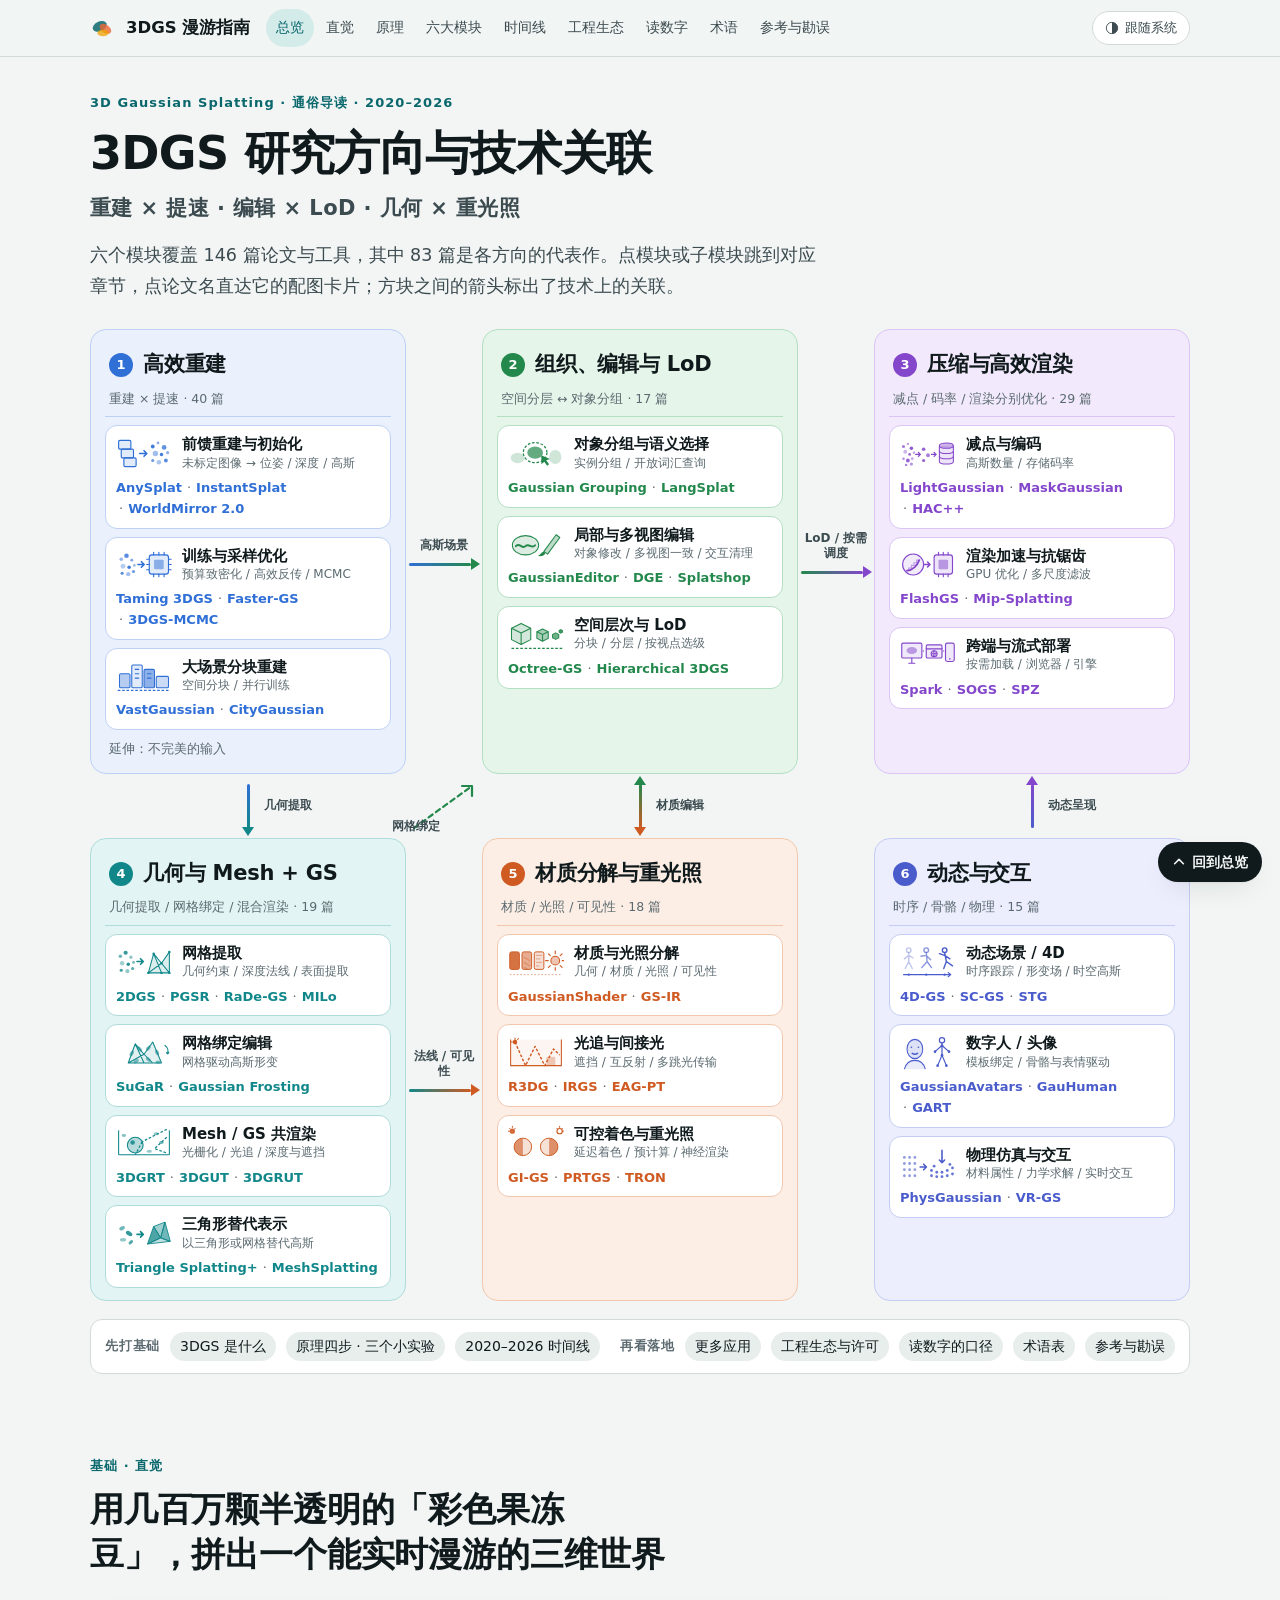
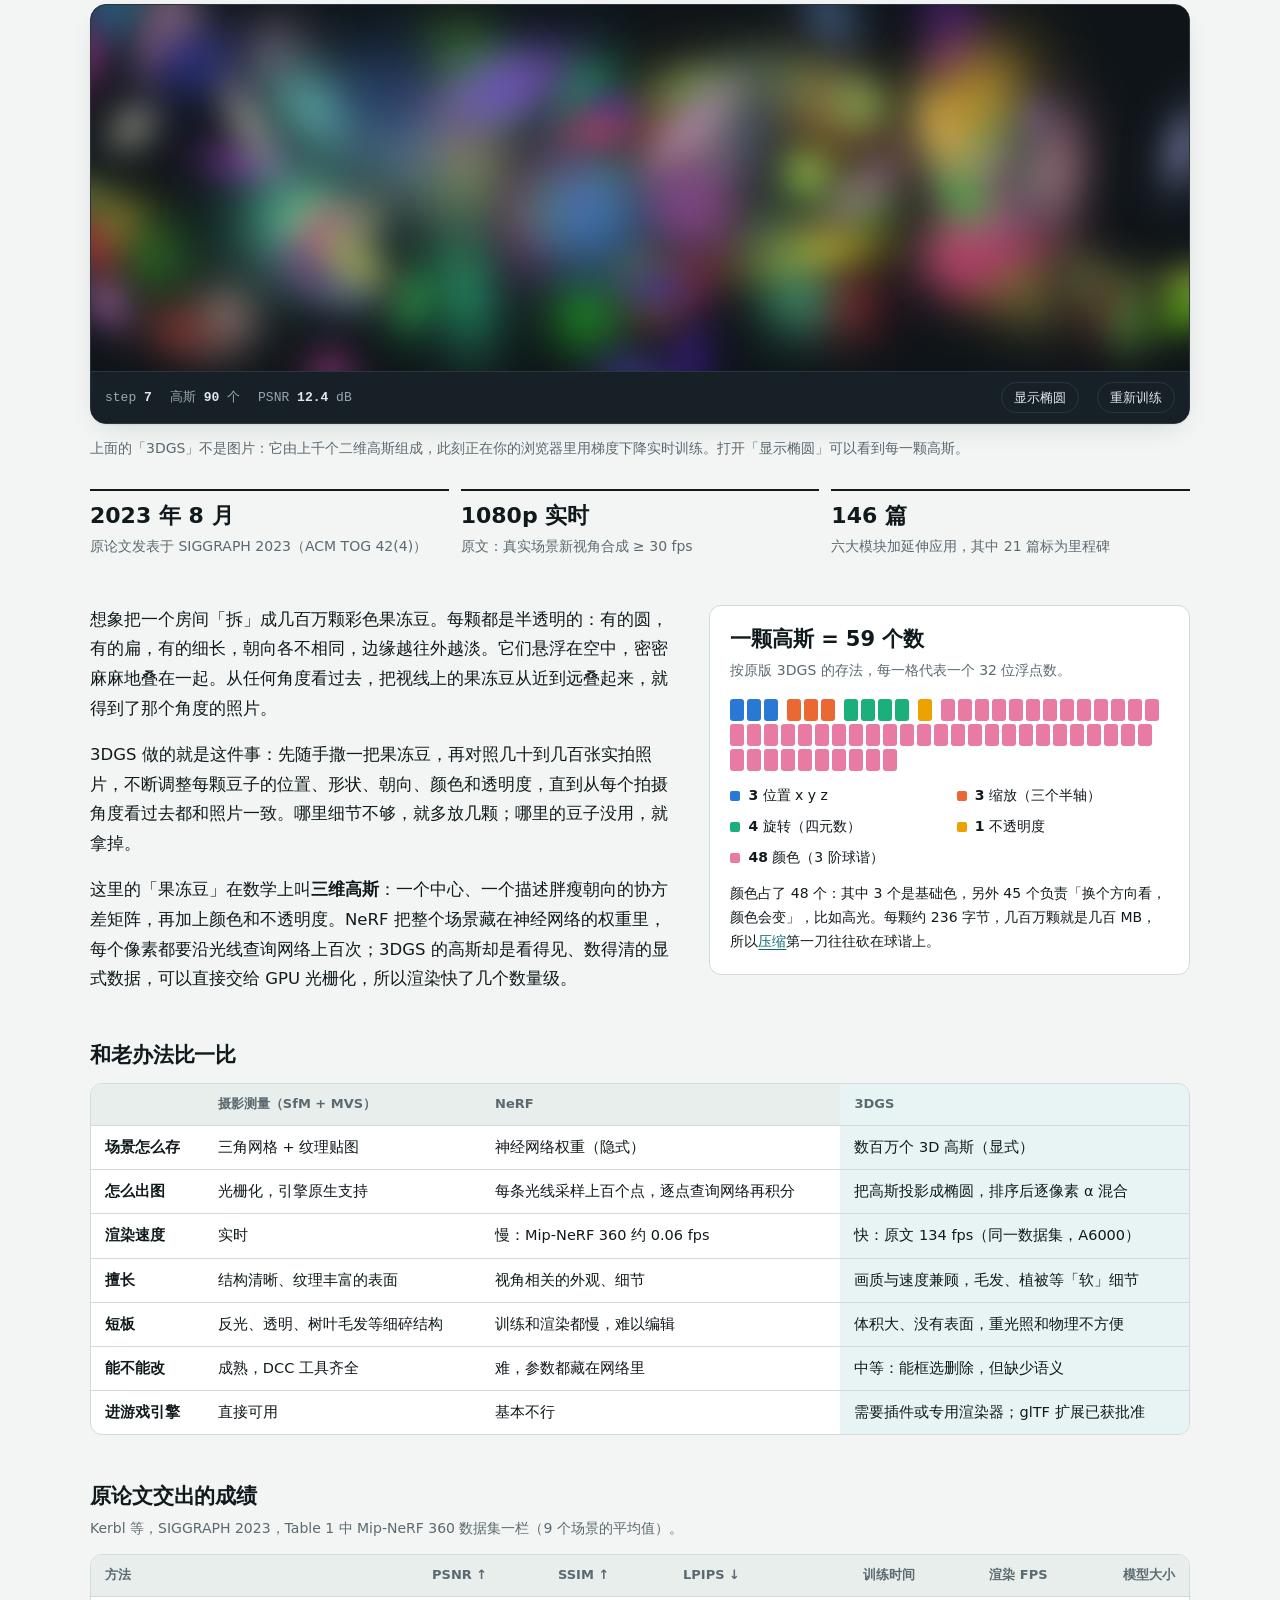
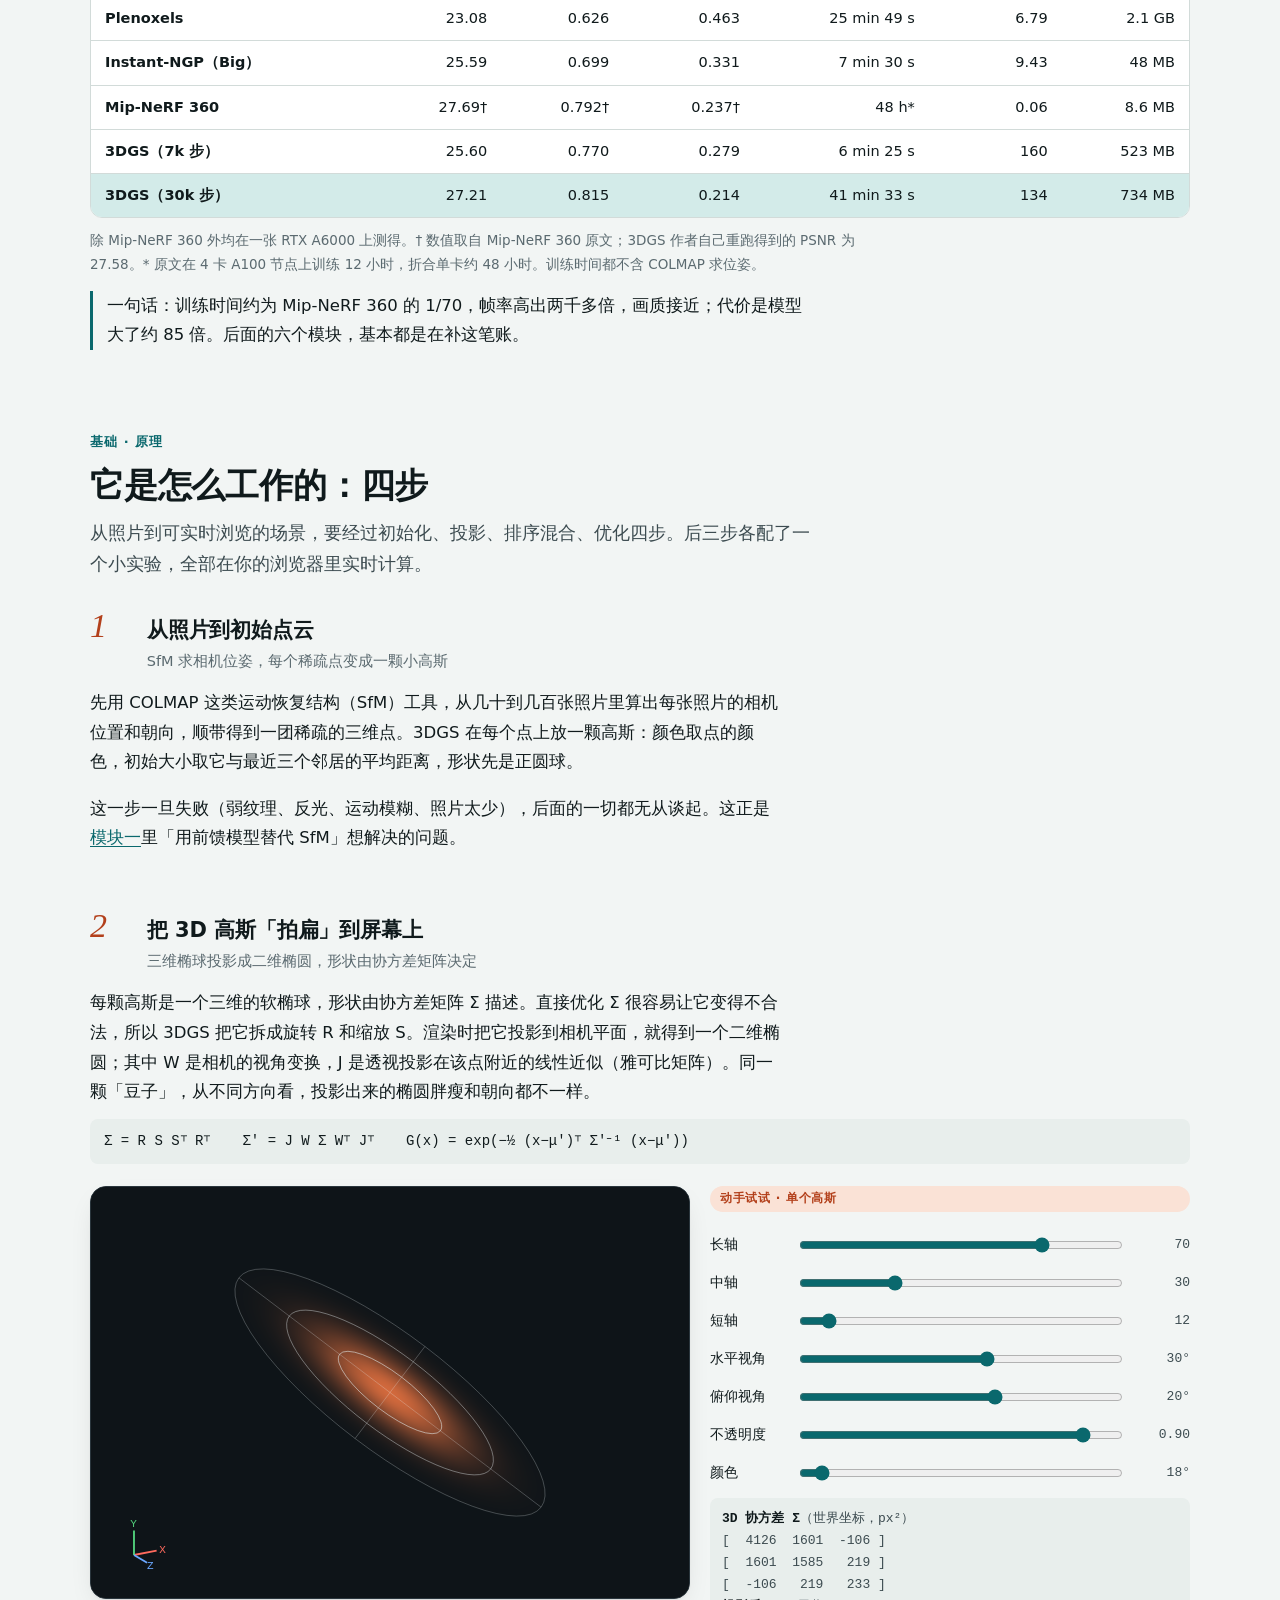
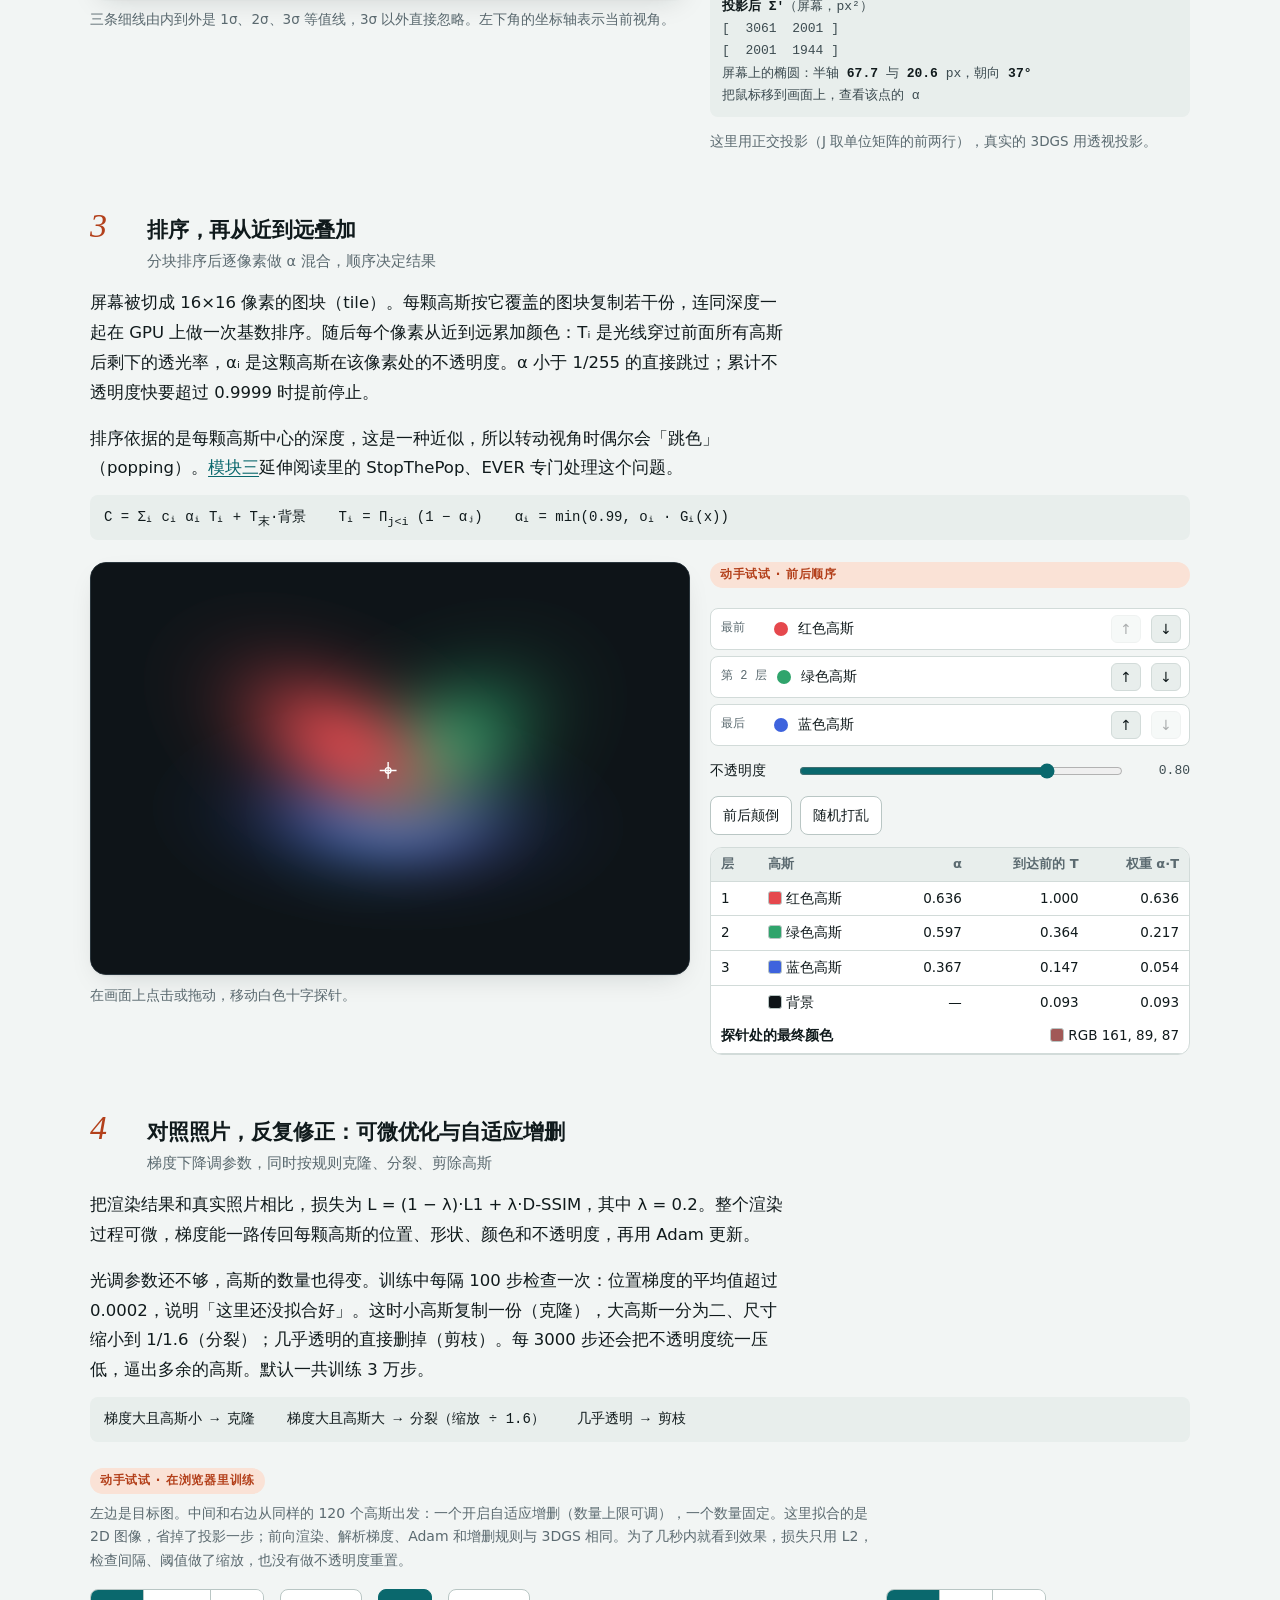
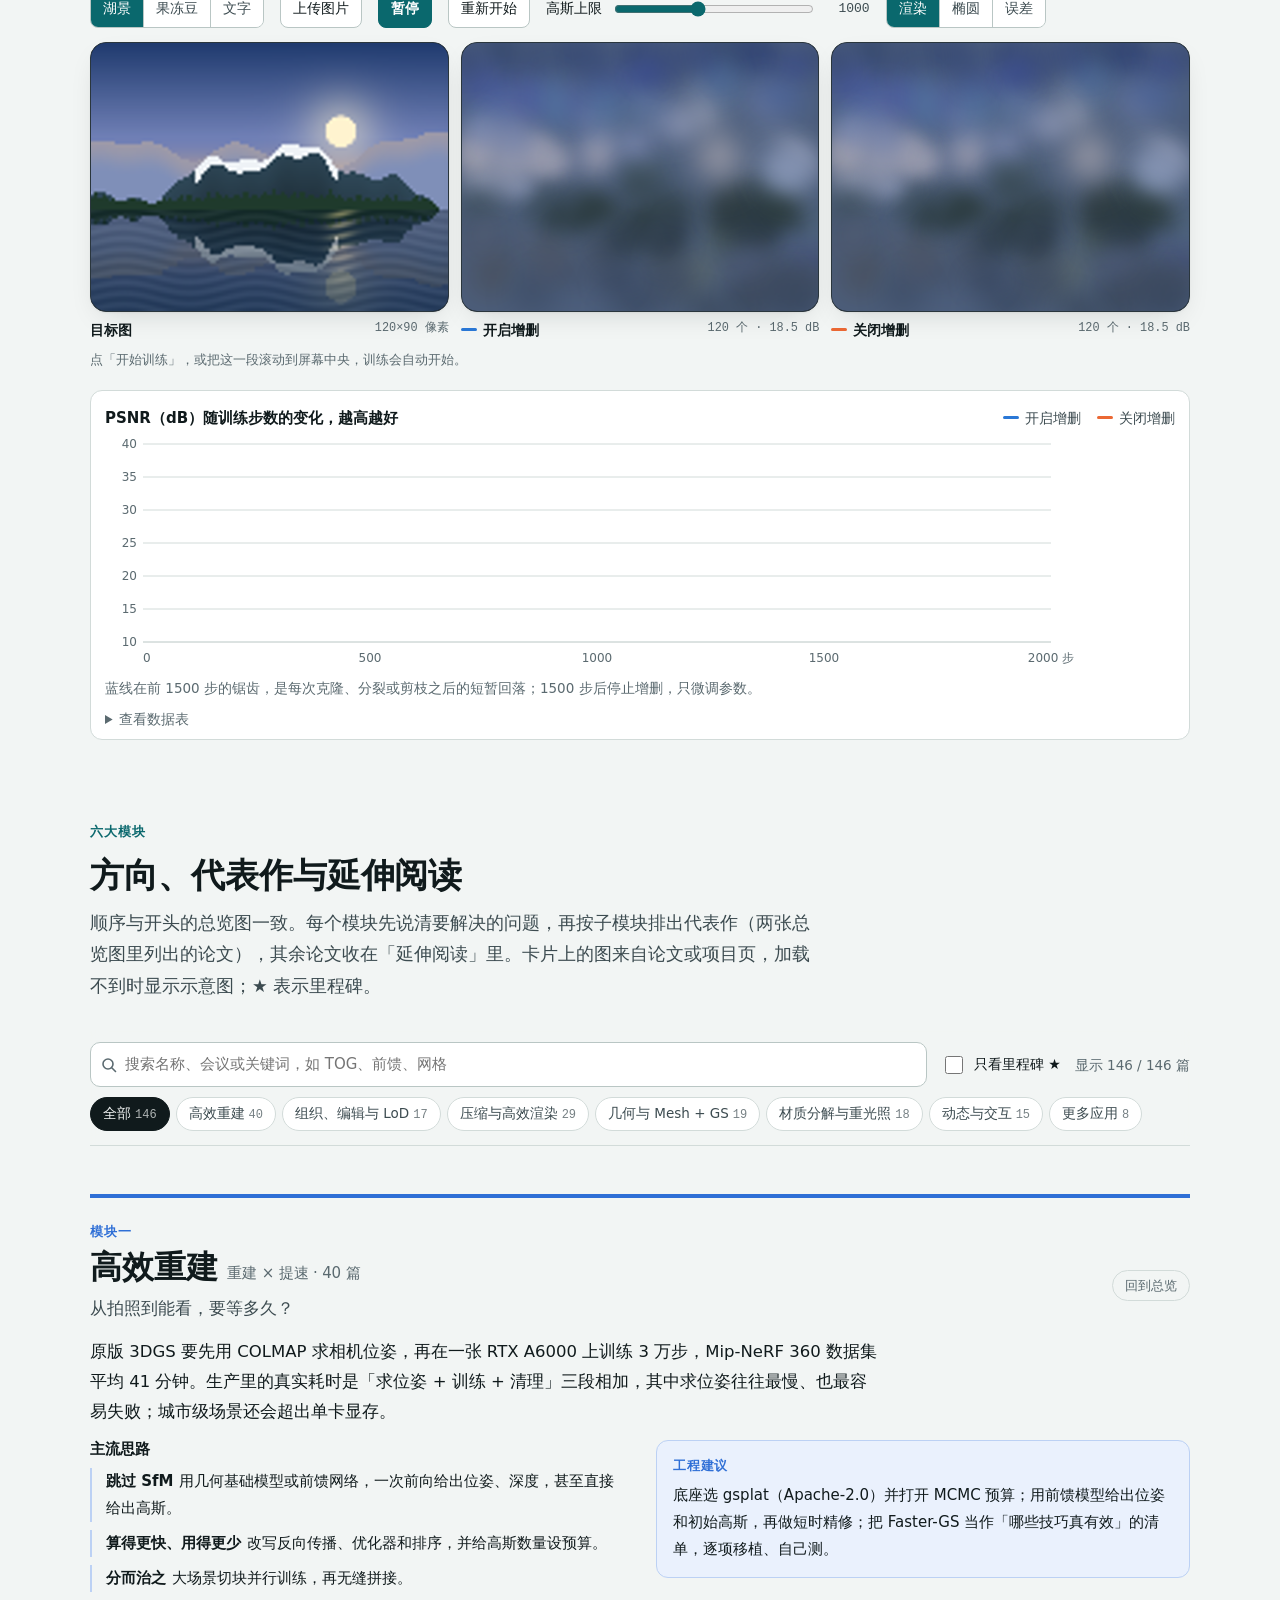
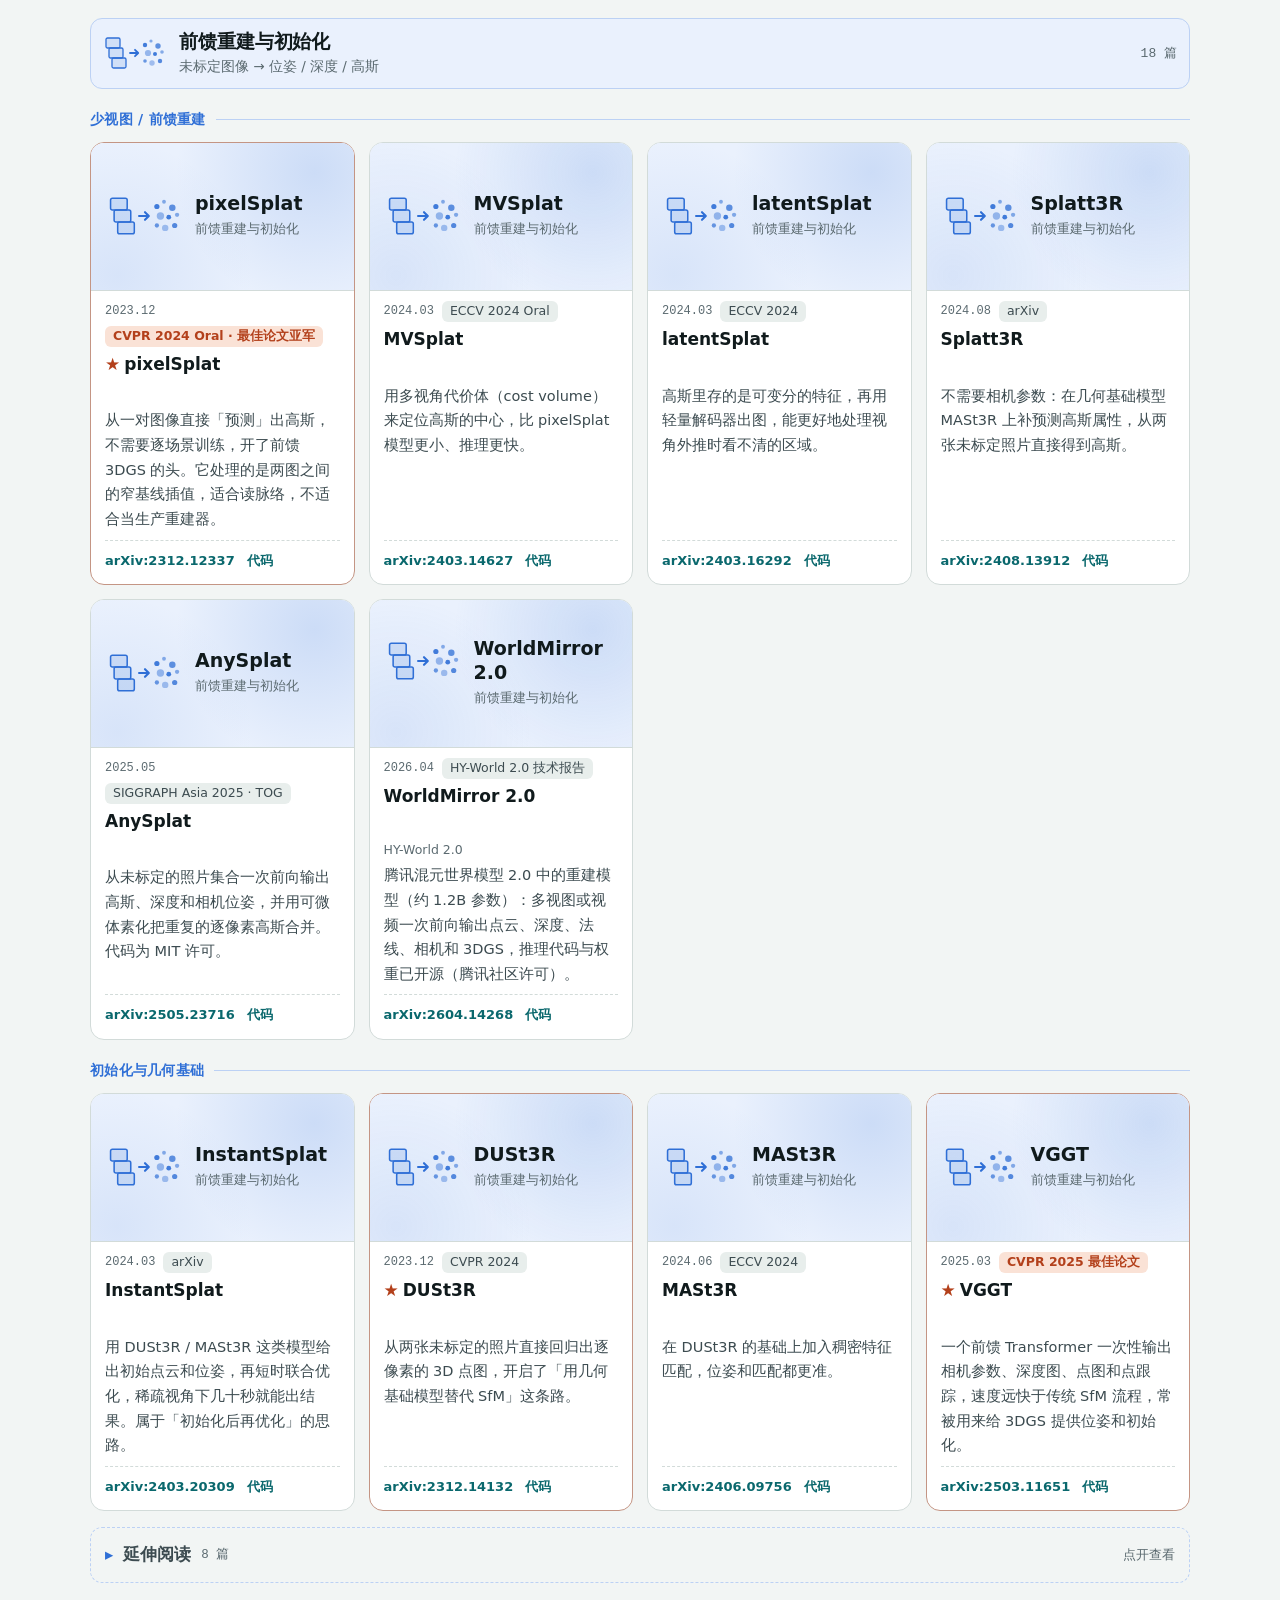
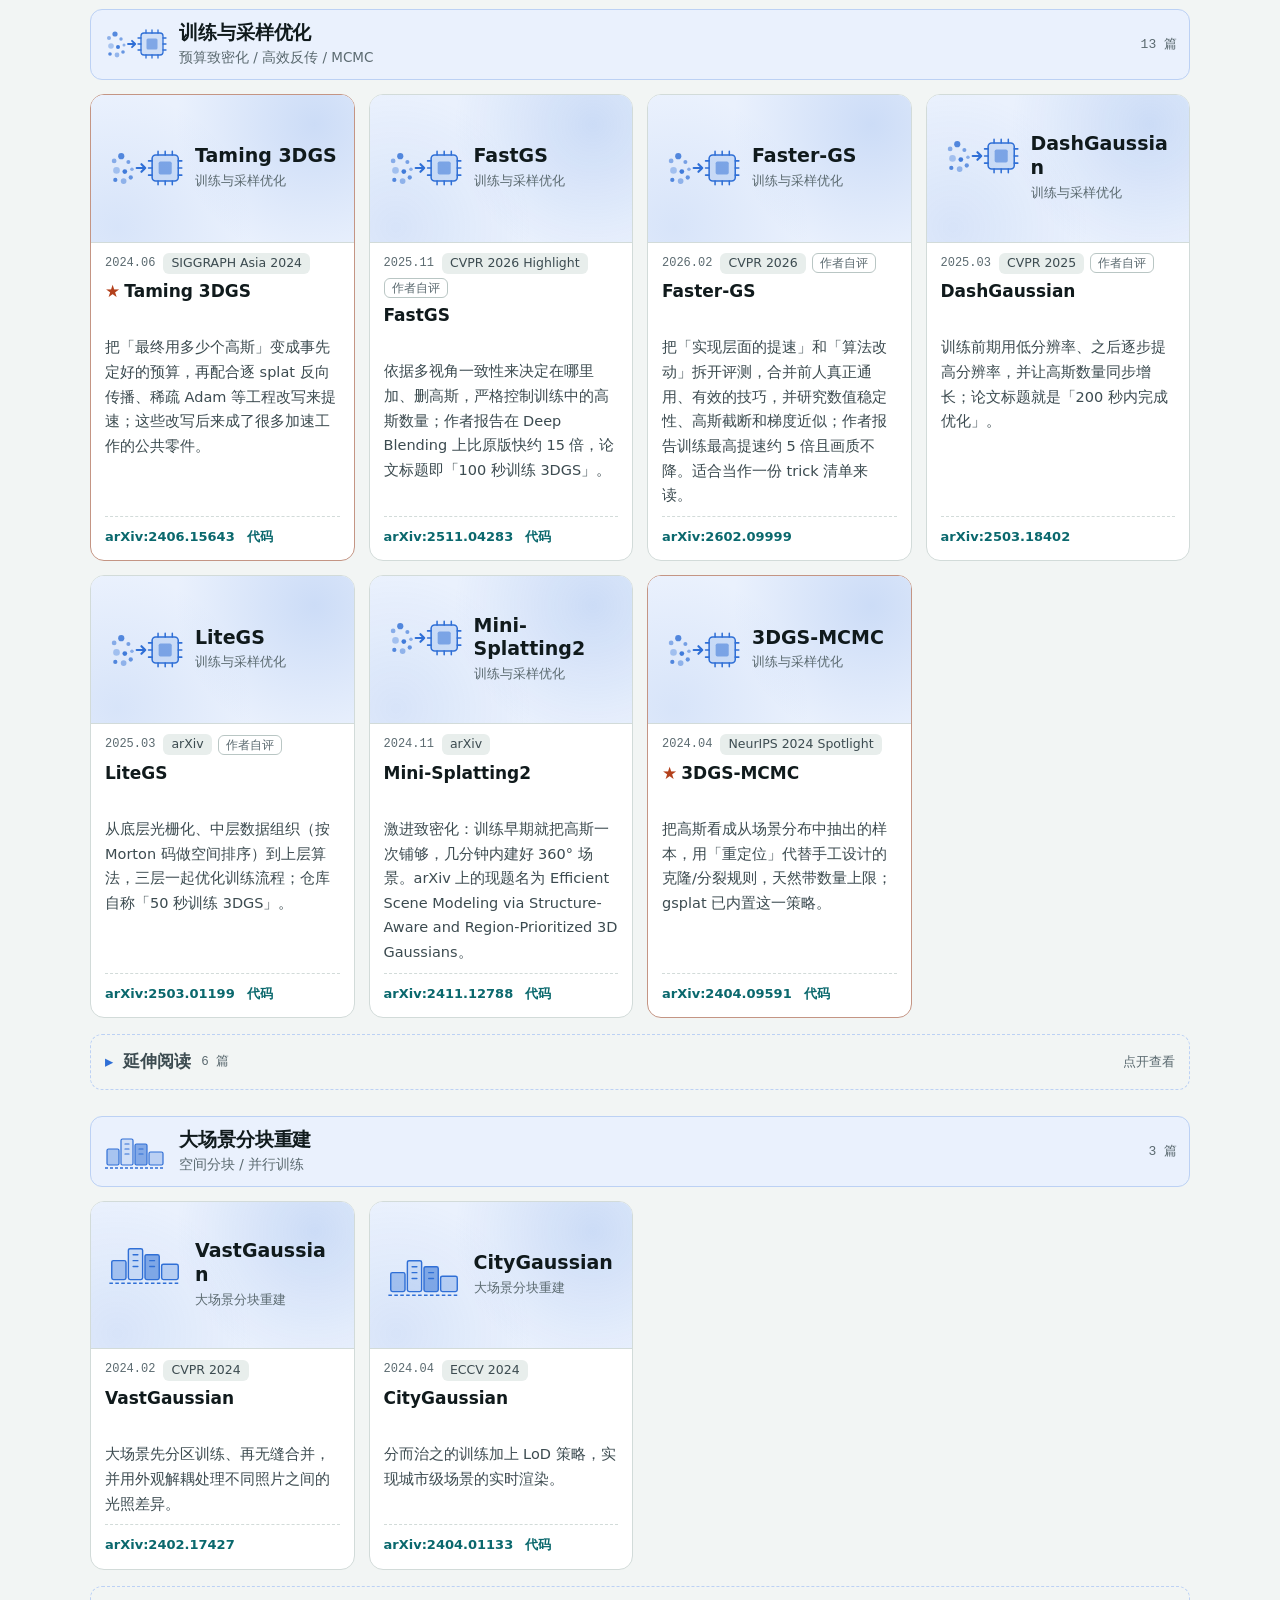
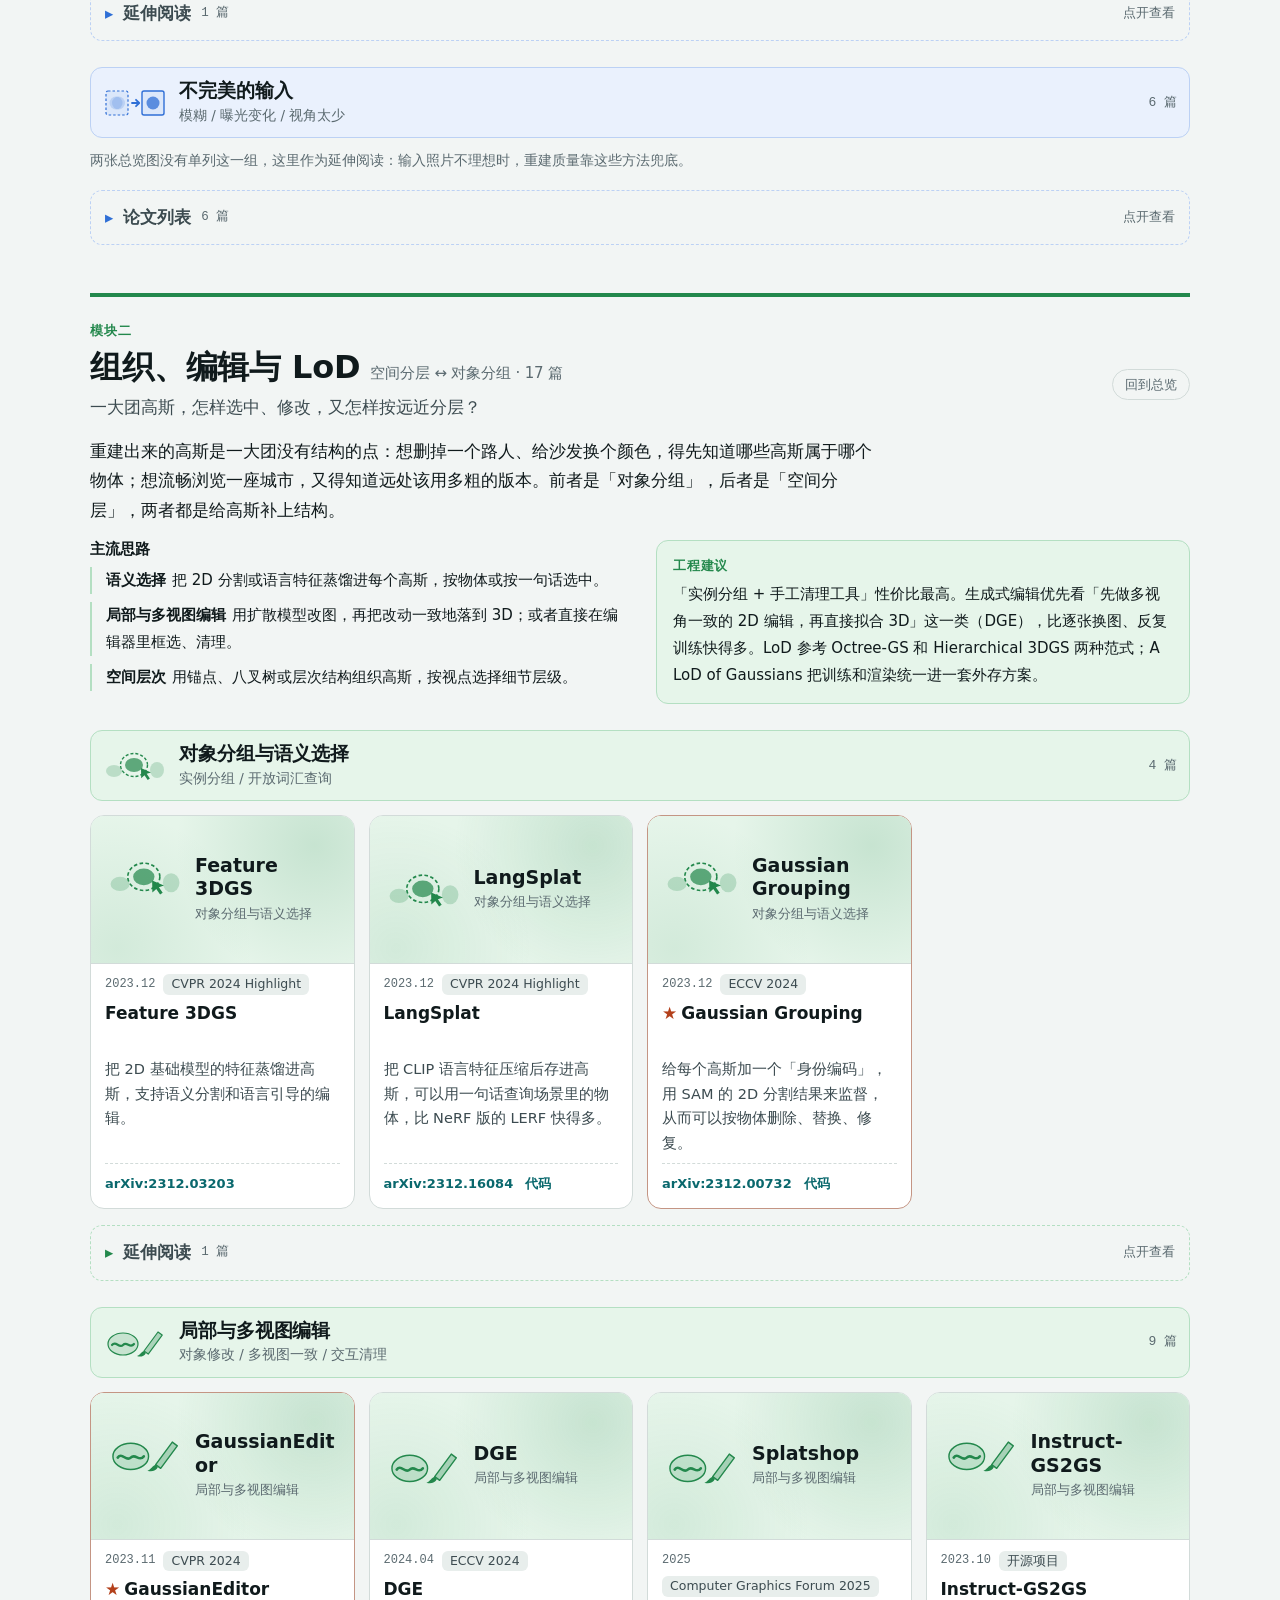
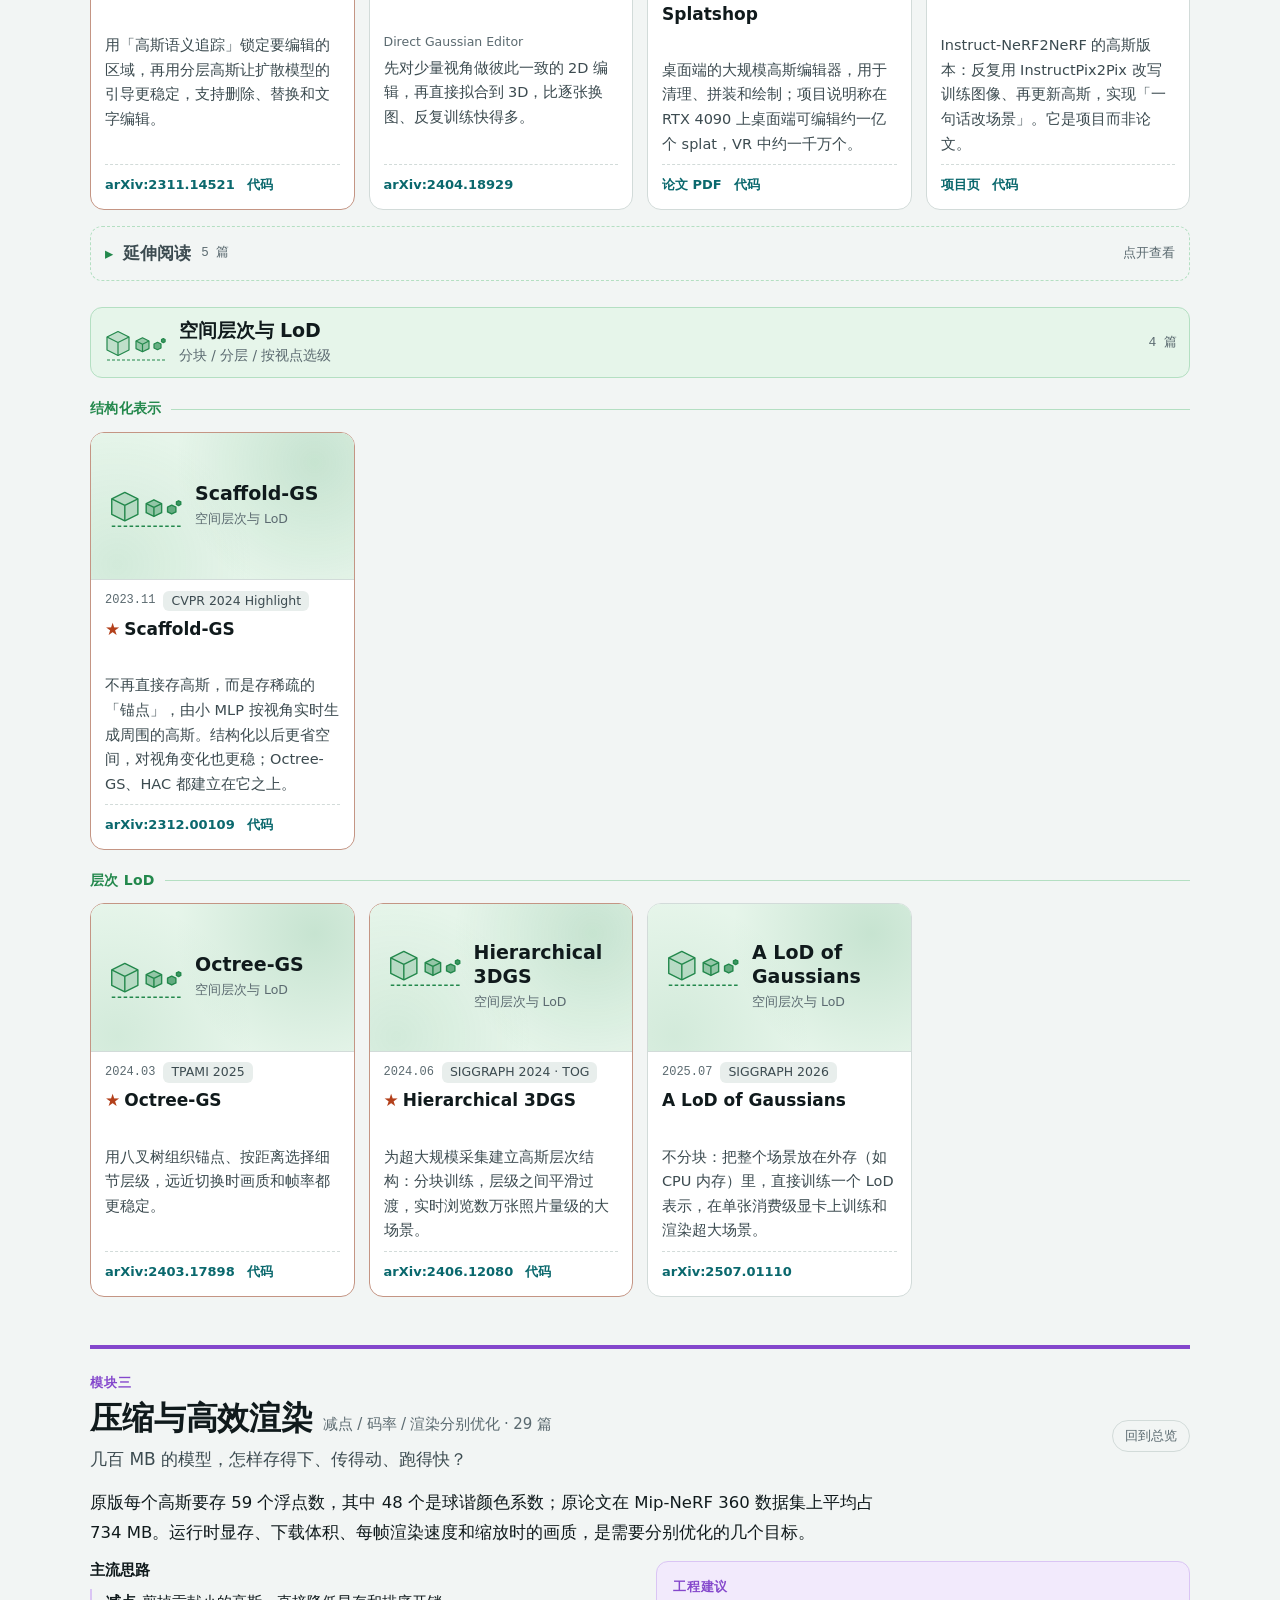
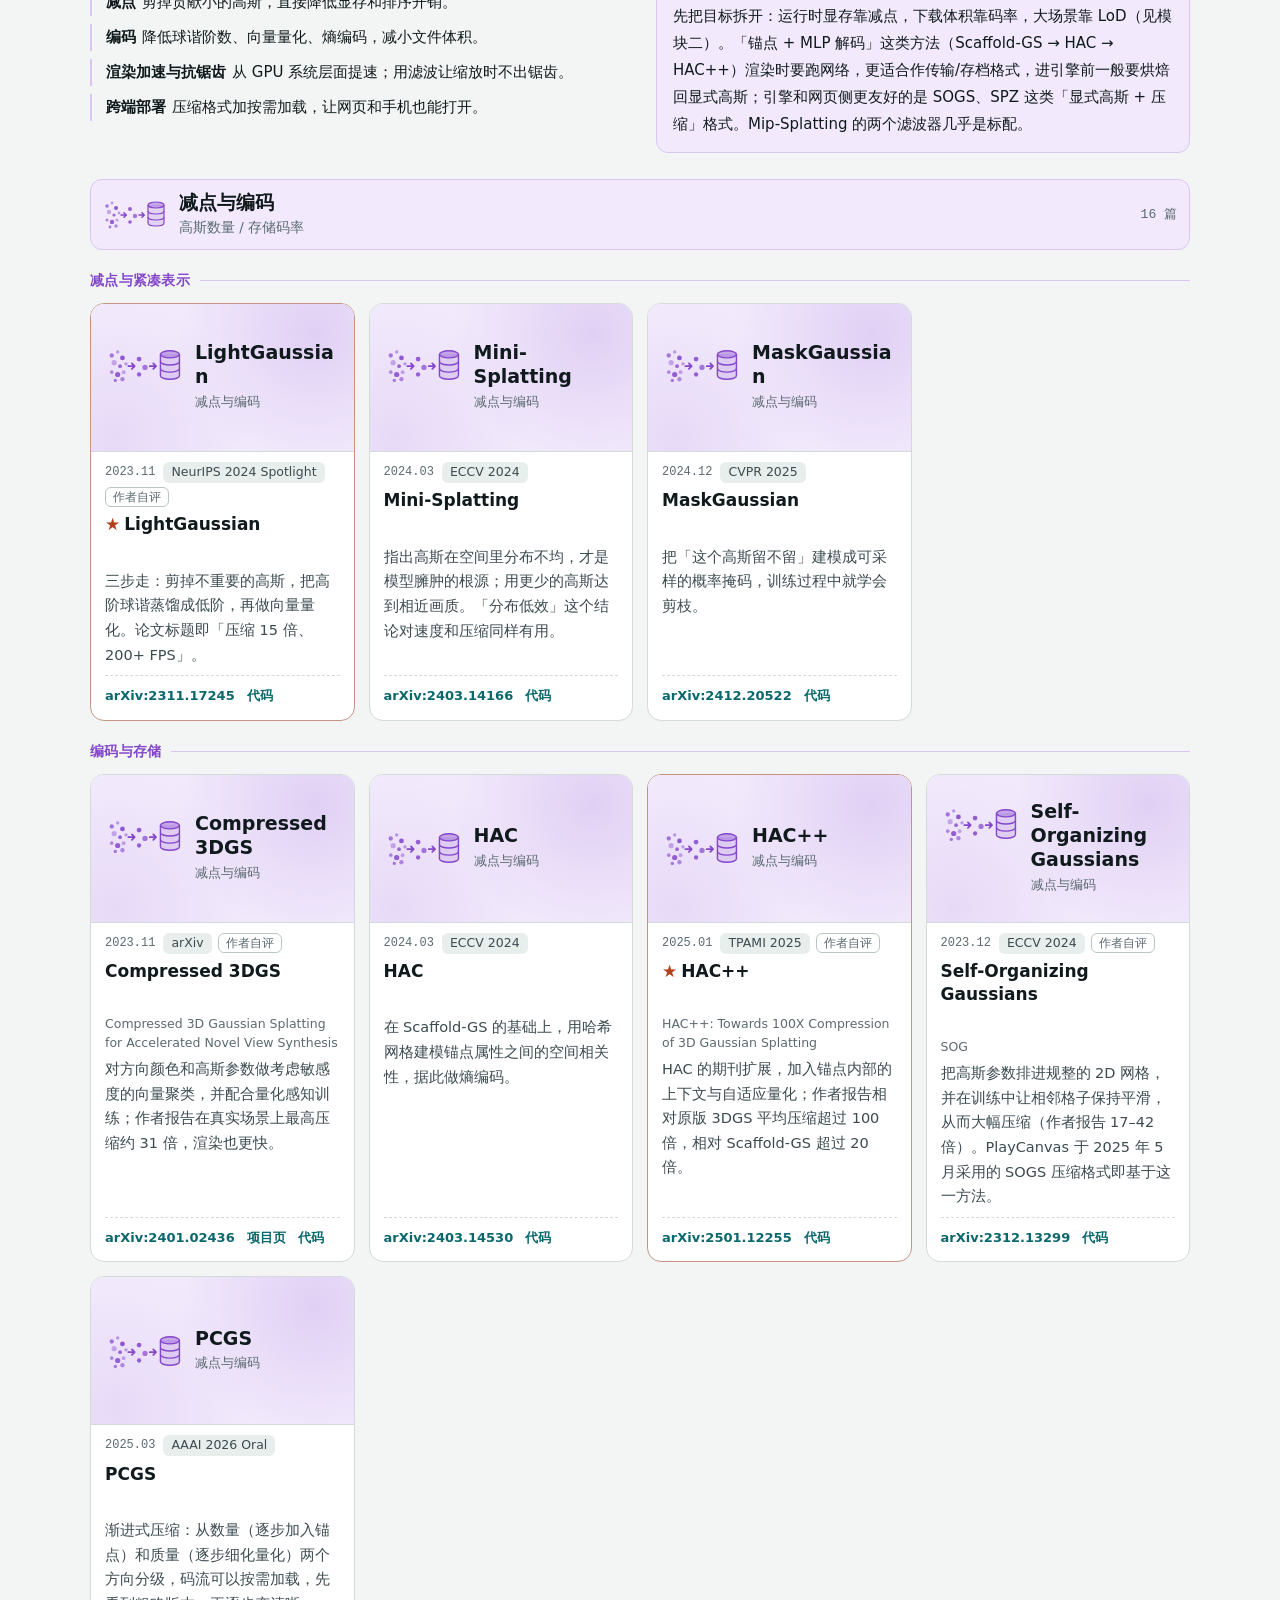
==== commit 5965c162: "Use the 3DGRUT viewer render as its card image Co-Authored-By: Claude Opus 5 <noreply@anthropic.com>" ====
--- a/index.html
+++ b/index.html
@@ -1212,7 +1212,7 @@
 </section>
 <section class="subsec" id="s-geo-hybrid" aria-labelledby="s-geo-hybrid-h">
 <header class="sub-head"><svg class="sub-ic" aria-hidden="true"><use href="#ic-hybrid"/></svg><div><h4 id="s-geo-hybrid-h">Mesh / GS 共渲染</h4><p>光栅化 / 光追 / 深度与遮挡</p></div><span class="sub-count">4 篇</span></header>
-<div class="cards"><article class="card star" id="p-3dgrt" data-mod="geometry" data-star="1" data-search="3dgrt 3d gaussian ray tracing siggraph asia 2024 · tog 用光线追踪代替光栅化来渲染高斯，能做反射、折射、阴影等次级光线效果，也支持鱼眼等畸变相机；需要光追硬件，速度慢于光栅化。 2407.07090 2024.07 mesh / gs 共渲染 几何与 mesh + gs 里程碑"><a class="thumb" href="https://arxiv.org/abs/2407.07090" target="_blank" rel="noopener" tabindex="-1" aria-hidden="true" title="图：arXiv 论文"><span class="fallback"><svg class="fb-ic"><use href="#ic-hybrid"/></svg><span class="fb-name">3DGRT</span><span class="fb-sec">Mesh / GS 共渲染</span></span><img src="https://images.weserv.nl/?url=https%3A%2F%2Farxiv.org%2Fhtml%2F2407.07090v3%2Fteaser_white.png&amp;w=720&amp;output=webp&amp;q=70" data-orig="https://arxiv.org/html/2407.07090v3/teaser_white.png" alt="" loading="lazy" decoding="async" referrerpolicy="no-referrer"></a><div class="card-body"><div class="card-meta"><span class="date">2024.07</span><span class="venue">SIGGRAPH Asia 2024 · TOG</span></div><h5 class="card-title"><span class="star-mark" title="里程碑">★</span><a href="https://arxiv.org/abs/2407.07090" target="_blank" rel="noopener">3DGRT</a></h5><p class="aka">3D Gaussian Ray Tracing</p><p class="text">用光线追踪代替光栅化来渲染高斯，能做反射、折射、阴影等次级光线效果，也支持鱼眼等畸变相机；需要光追硬件，速度慢于光栅化。</p><div class="links"><a href="https://arxiv.org/abs/2407.07090" target="_blank" rel="noopener">arXiv:2407.07090</a></div></div></article><article class="card" id="p-3dgut" data-mod="geometry" data-star="0" data-search="3dgut cvpr 2025 用无迹变换（unscented transform）来投影高斯，让光栅化也能处理畸变相机和卷帘快门，并能与 3dgrt 混合：主光线光栅化，次级光线追踪。gsplat 已集成。 2412.12507 2024.12 mesh / gs 共渲染 几何与 mesh + gs"><a class="thumb" href="https://arxiv.org/abs/2412.12507" target="_blank" rel="noopener" tabindex="-1" aria-hidden="true" title="图：项目页"><span class="fallback"><svg class="fb-ic"><use href="#ic-hybrid"/></svg><span class="fb-name">3DGUT</span><span class="fb-sec">Mesh / GS 共渲染</span></span><img src="https://images.weserv.nl/?url=https%3A%2F%2Fresearch.nvidia.com%2Flabs%2Ftoronto-ai%2F3DGUT%2Fres%2Fteaser.jpg&amp;w=720&amp;output=webp&amp;q=70" data-orig="https://research.nvidia.com/labs/toronto-ai/3DGUT/res/teaser.jpg" alt="" loading="lazy" decoding="async" referrerpolicy="no-referrer"></a><div class="card-body"><div class="card-meta"><span class="date">2024.12</span><span class="venue">CVPR 2025</span></div><h5 class="card-title"><a href="https://arxiv.org/abs/2412.12507" target="_blank" rel="noopener">3DGUT</a></h5><p class="text">用无迹变换（Unscented Transform）来投影高斯，让光栅化也能处理畸变相机和卷帘快门，并能与 3DGRT 混合：主光线光栅化，次级光线追踪。gsplat 已集成。</p><div class="links"><a href="https://arxiv.org/abs/2412.12507" target="_blank" rel="noopener">arXiv:2412.12507</a></div></div></article><article class="card" id="p-3dgrut" data-mod="geometry" data-star="0" data-search="3dgrut nvidia 开源代码（工程实现） 3dgrt 与 3dgut 的官方实现（apache-2.0）。其 playground 可以把带 pbr 材质的网格插进高斯场景，渲染反射、折射和景深，适合当「正确答案」参考。 2025 mesh / gs 共渲染 几何与 mesh + gs"><a class="thumb" href="https://github.com/nv-tlabs/3dgrut" target="_blank" rel="noopener" tabindex="-1" aria-hidden="true" title="图：项目页"><span class="fallback"><svg class="fb-ic"><use href="#ic-hybrid"/></svg><span class="fb-name">3DGRUT</span><span class="fb-sec">Mesh / GS 共渲染</span></span><img src="https://images.weserv.nl/?url=https%3A%2F%2Fraw.githubusercontent.com%2Fnv-tlabs%2F3dgrut%2Fmain%2Fassets%2Fplayground_menu.png&amp;w=720&amp;output=webp&amp;q=70" data-orig="https://raw.githubusercontent.com/nv-tlabs/3dgrut/main/assets/playground_menu.png" alt="" loading="lazy" decoding="async" referrerpolicy="no-referrer"></a><div class="card-body"><div class="card-meta"><span class="date">2025</span><span class="venue">NVIDIA 开源代码（工程实现）</span></div><h5 class="card-title"><a href="https://github.com/nv-tlabs/3dgrut" target="_blank" rel="noopener">3DGRUT</a></h5><p class="text">3DGRT 与 3DGUT 的官方实现（Apache-2.0）。其 Playground 可以把带 PBR 材质的网格插进高斯场景，渲染反射、折射和景深，适合当「正确答案」参考。</p><div class="links"><a href="https://github.com/nv-tlabs/3dgrut" target="_blank" rel="noopener">代码</a></div></div></article></div>
+<div class="cards"><article class="card star" id="p-3dgrt" data-mod="geometry" data-star="1" data-search="3dgrt 3d gaussian ray tracing siggraph asia 2024 · tog 用光线追踪代替光栅化来渲染高斯，能做反射、折射、阴影等次级光线效果，也支持鱼眼等畸变相机；需要光追硬件，速度慢于光栅化。 2407.07090 2024.07 mesh / gs 共渲染 几何与 mesh + gs 里程碑"><a class="thumb" href="https://arxiv.org/abs/2407.07090" target="_blank" rel="noopener" tabindex="-1" aria-hidden="true" title="图：arXiv 论文"><span class="fallback"><svg class="fb-ic"><use href="#ic-hybrid"/></svg><span class="fb-name">3DGRT</span><span class="fb-sec">Mesh / GS 共渲染</span></span><img src="https://images.weserv.nl/?url=https%3A%2F%2Farxiv.org%2Fhtml%2F2407.07090v3%2Fteaser_white.png&amp;w=720&amp;output=webp&amp;q=70" data-orig="https://arxiv.org/html/2407.07090v3/teaser_white.png" alt="" loading="lazy" decoding="async" referrerpolicy="no-referrer"></a><div class="card-body"><div class="card-meta"><span class="date">2024.07</span><span class="venue">SIGGRAPH Asia 2024 · TOG</span></div><h5 class="card-title"><span class="star-mark" title="里程碑">★</span><a href="https://arxiv.org/abs/2407.07090" target="_blank" rel="noopener">3DGRT</a></h5><p class="aka">3D Gaussian Ray Tracing</p><p class="text">用光线追踪代替光栅化来渲染高斯，能做反射、折射、阴影等次级光线效果，也支持鱼眼等畸变相机；需要光追硬件，速度慢于光栅化。</p><div class="links"><a href="https://arxiv.org/abs/2407.07090" target="_blank" rel="noopener">arXiv:2407.07090</a></div></div></article><article class="card" id="p-3dgut" data-mod="geometry" data-star="0" data-search="3dgut cvpr 2025 用无迹变换（unscented transform）来投影高斯，让光栅化也能处理畸变相机和卷帘快门，并能与 3dgrt 混合：主光线光栅化，次级光线追踪。gsplat 已集成。 2412.12507 2024.12 mesh / gs 共渲染 几何与 mesh + gs"><a class="thumb" href="https://arxiv.org/abs/2412.12507" target="_blank" rel="noopener" tabindex="-1" aria-hidden="true" title="图：项目页"><span class="fallback"><svg class="fb-ic"><use href="#ic-hybrid"/></svg><span class="fb-name">3DGUT</span><span class="fb-sec">Mesh / GS 共渲染</span></span><img src="https://images.weserv.nl/?url=https%3A%2F%2Fresearch.nvidia.com%2Flabs%2Ftoronto-ai%2F3DGUT%2Fres%2Fteaser.jpg&amp;w=720&amp;output=webp&amp;q=70" data-orig="https://research.nvidia.com/labs/toronto-ai/3DGUT/res/teaser.jpg" alt="" loading="lazy" decoding="async" referrerpolicy="no-referrer"></a><div class="card-body"><div class="card-meta"><span class="date">2024.12</span><span class="venue">CVPR 2025</span></div><h5 class="card-title"><a href="https://arxiv.org/abs/2412.12507" target="_blank" rel="noopener">3DGUT</a></h5><p class="text">用无迹变换（Unscented Transform）来投影高斯，让光栅化也能处理畸变相机和卷帘快门，并能与 3DGRT 混合：主光线光栅化，次级光线追踪。gsplat 已集成。</p><div class="links"><a href="https://arxiv.org/abs/2412.12507" target="_blank" rel="noopener">arXiv:2412.12507</a></div></div></article><article class="card" id="p-3dgrut" data-mod="geometry" data-star="0" data-search="3dgrut nvidia 开源代码（工程实现） 3dgrt 与 3dgut 的官方实现（apache-2.0）。其 playground 可以把带 pbr 材质的网格插进高斯场景，渲染反射、折射和景深，适合当「正确答案」参考。 2025 mesh / gs 共渲染 几何与 mesh + gs"><a class="thumb" href="https://github.com/nv-tlabs/3dgrut" target="_blank" rel="noopener" tabindex="-1" aria-hidden="true" title="图：项目页"><span class="fallback"><svg class="fb-ic"><use href="#ic-hybrid"/></svg><span class="fb-name">3DGRUT</span><span class="fb-sec">Mesh / GS 共渲染</span></span><img src="https://images.weserv.nl/?url=https%3A%2F%2Fraw.githubusercontent.com%2Fnv-tlabs%2F3dgrut%2Fmain%2Fassets%2Frender_lego.jpg&amp;w=720&amp;output=webp&amp;q=70" data-orig="https://raw.githubusercontent.com/nv-tlabs/3dgrut/main/assets/render_lego.jpg" alt="" loading="lazy" decoding="async" referrerpolicy="no-referrer"></a><div class="card-body"><div class="card-meta"><span class="date">2025</span><span class="venue">NVIDIA 开源代码（工程实现）</span></div><h5 class="card-title"><a href="https://github.com/nv-tlabs/3dgrut" target="_blank" rel="noopener">3DGRUT</a></h5><p class="text">3DGRT 与 3DGUT 的官方实现（Apache-2.0）。其 Playground 可以把带 PBR 材质的网格插进高斯场景，渲染反射、折射和景深，适合当「正确答案」参考。</p><div class="links"><a href="https://github.com/nv-tlabs/3dgrut" target="_blank" rel="noopener">代码</a></div></div></article></div>
 <details class="more"><summary><span>延伸阅读</span><span class="more-n">1 篇</span><span class="more-hint">点开查看</span></summary><div class="cards"><article class="card" id="p-xscene-ueplugin" data-mod="geometry" data-star="0" data-search="xscene-ueplugin 开源插件 xverse 的 ue5 高斯渲染插件（原 xv3dgs），基于 niagara，支持与 ue 资产混合渲染和多种动态光源；apache-2.0。据第三方报道，ue 至今没有第一方的高斯模块。 2023 mesh / gs 共渲染 几何与 mesh + gs"><a class="thumb" href="https://github.com/xverse-engine/XScene-UEPlugin" target="_blank" rel="noopener" tabindex="-1" aria-hidden="true" title="图：项目页"><span class="fallback"><svg class="fb-ic"><use href="#ic-hybrid"/></svg><span class="fb-name">XScene-UEPlugin</span><span class="fb-sec">Mesh / GS 共渲染</span></span><img src="https://images.weserv.nl/?url=https%3A%2F%2Fraw.githubusercontent.com%2Fxverse-engine%2FXScene-UEPlugin%2Fmain%2FUEPlugin%2FMedia%2Fimage%2Fcompare%2F1.5-1.png&amp;w=720&amp;output=webp&amp;q=70" data-orig="https://raw.githubusercontent.com/xverse-engine/XScene-UEPlugin/main/UEPlugin/Media/image/compare/1.5-1.png" alt="" loading="lazy" decoding="async" referrerpolicy="no-referrer"></a><div class="card-body"><div class="card-meta"><span class="date">2023</span><span class="venue">开源插件</span></div><h5 class="card-title"><a href="https://github.com/xverse-engine/XScene-UEPlugin" target="_blank" rel="noopener">XScene-UEPlugin</a></h5><p class="text">XVERSE 的 UE5 高斯渲染插件（原 XV3DGS），基于 Niagara，支持与 UE 资产混合渲染和多种动态光源；Apache-2.0。据第三方报道，UE 至今没有第一方的高斯模块。</p><div class="links"><a href="https://github.com/xverse-engine/XScene-UEPlugin" target="_blank" rel="noopener">代码</a></div></div></article></div></details>
 </section>
 <section class="subsec" id="s-geo-tri" aria-labelledby="s-geo-tri-h">
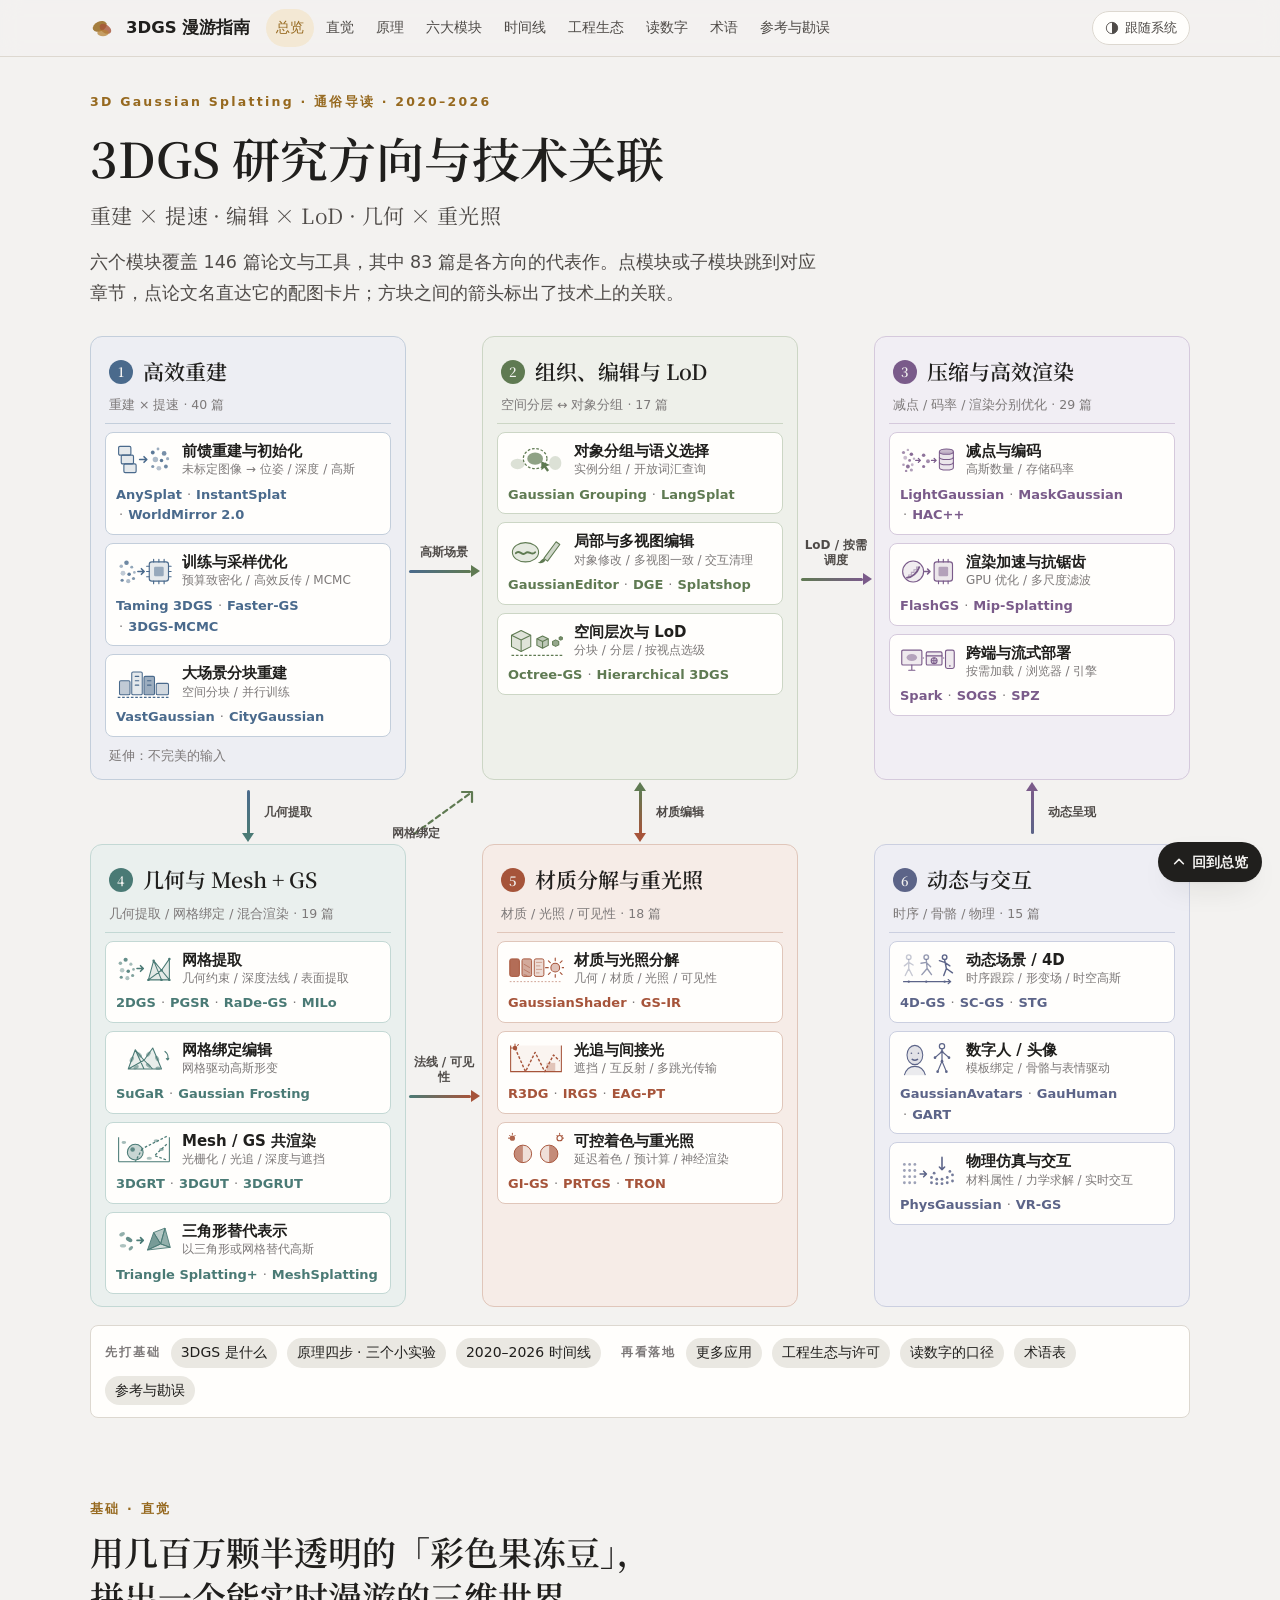
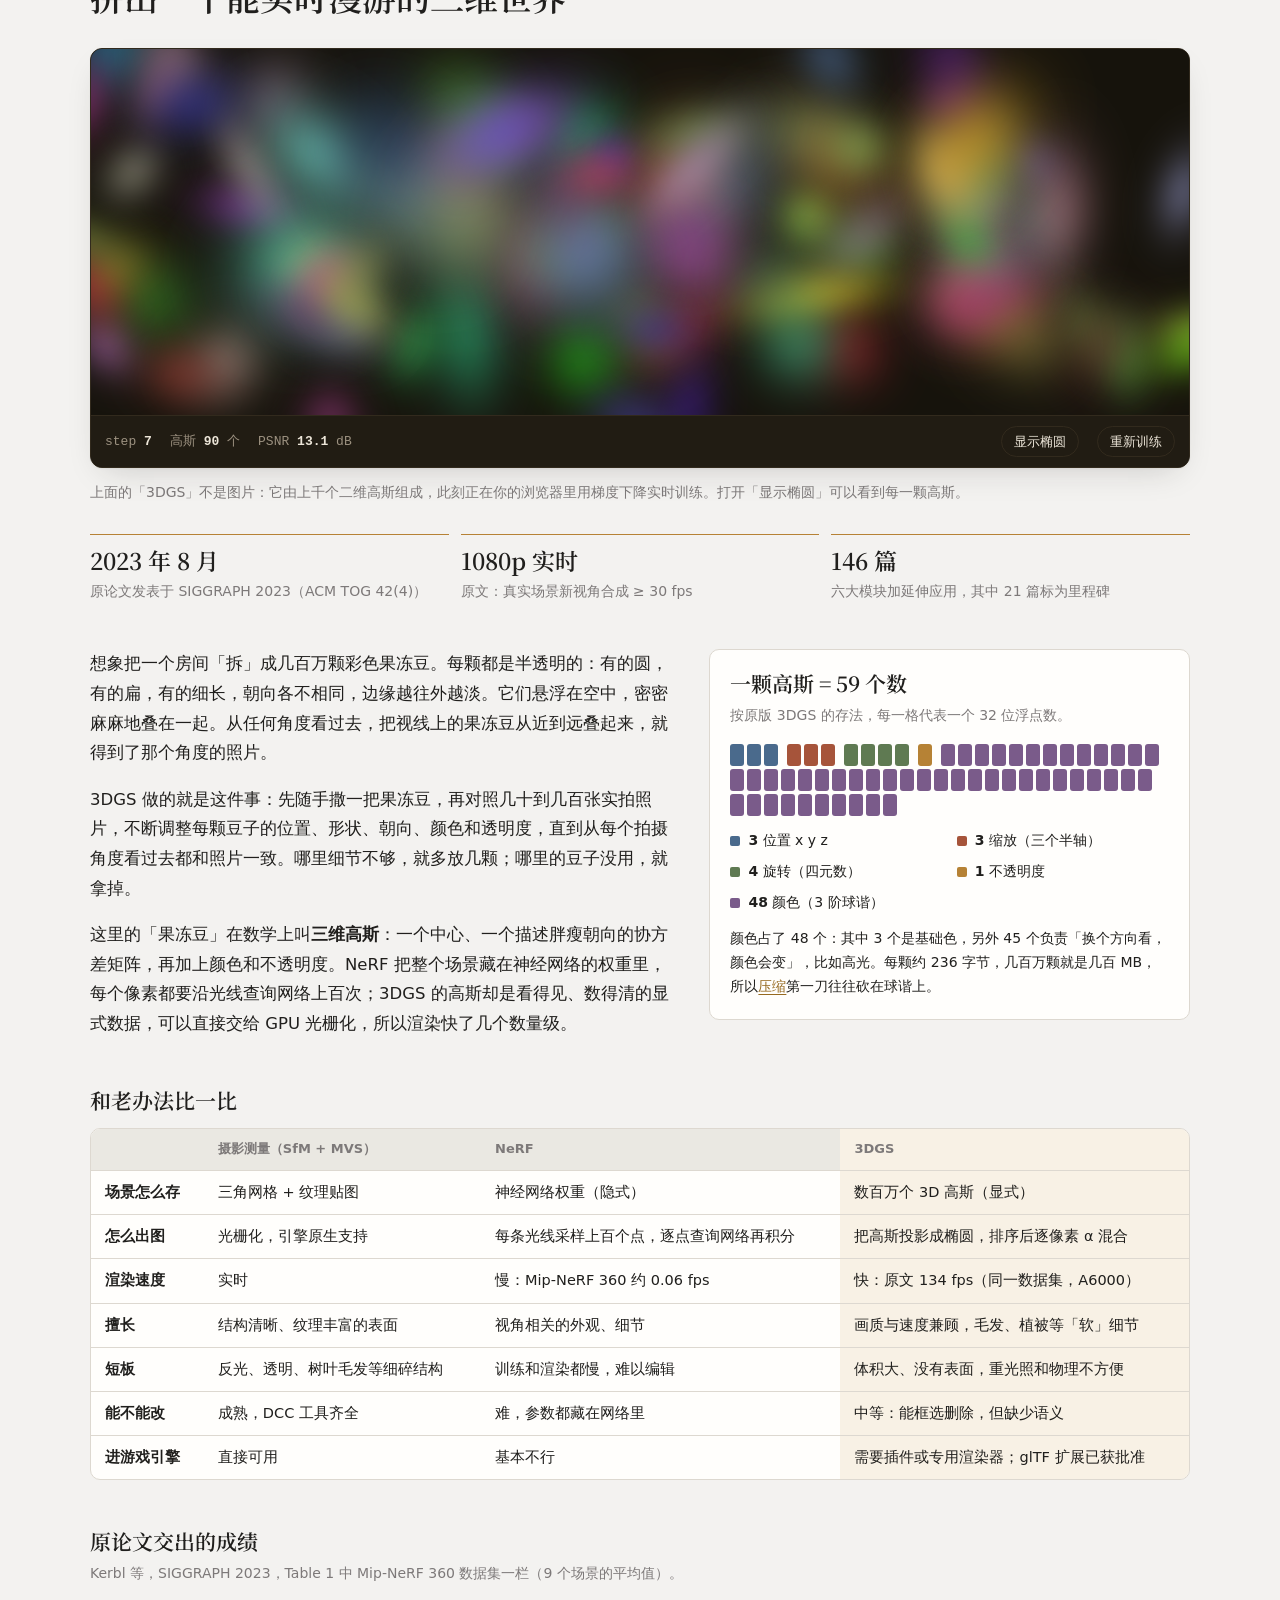
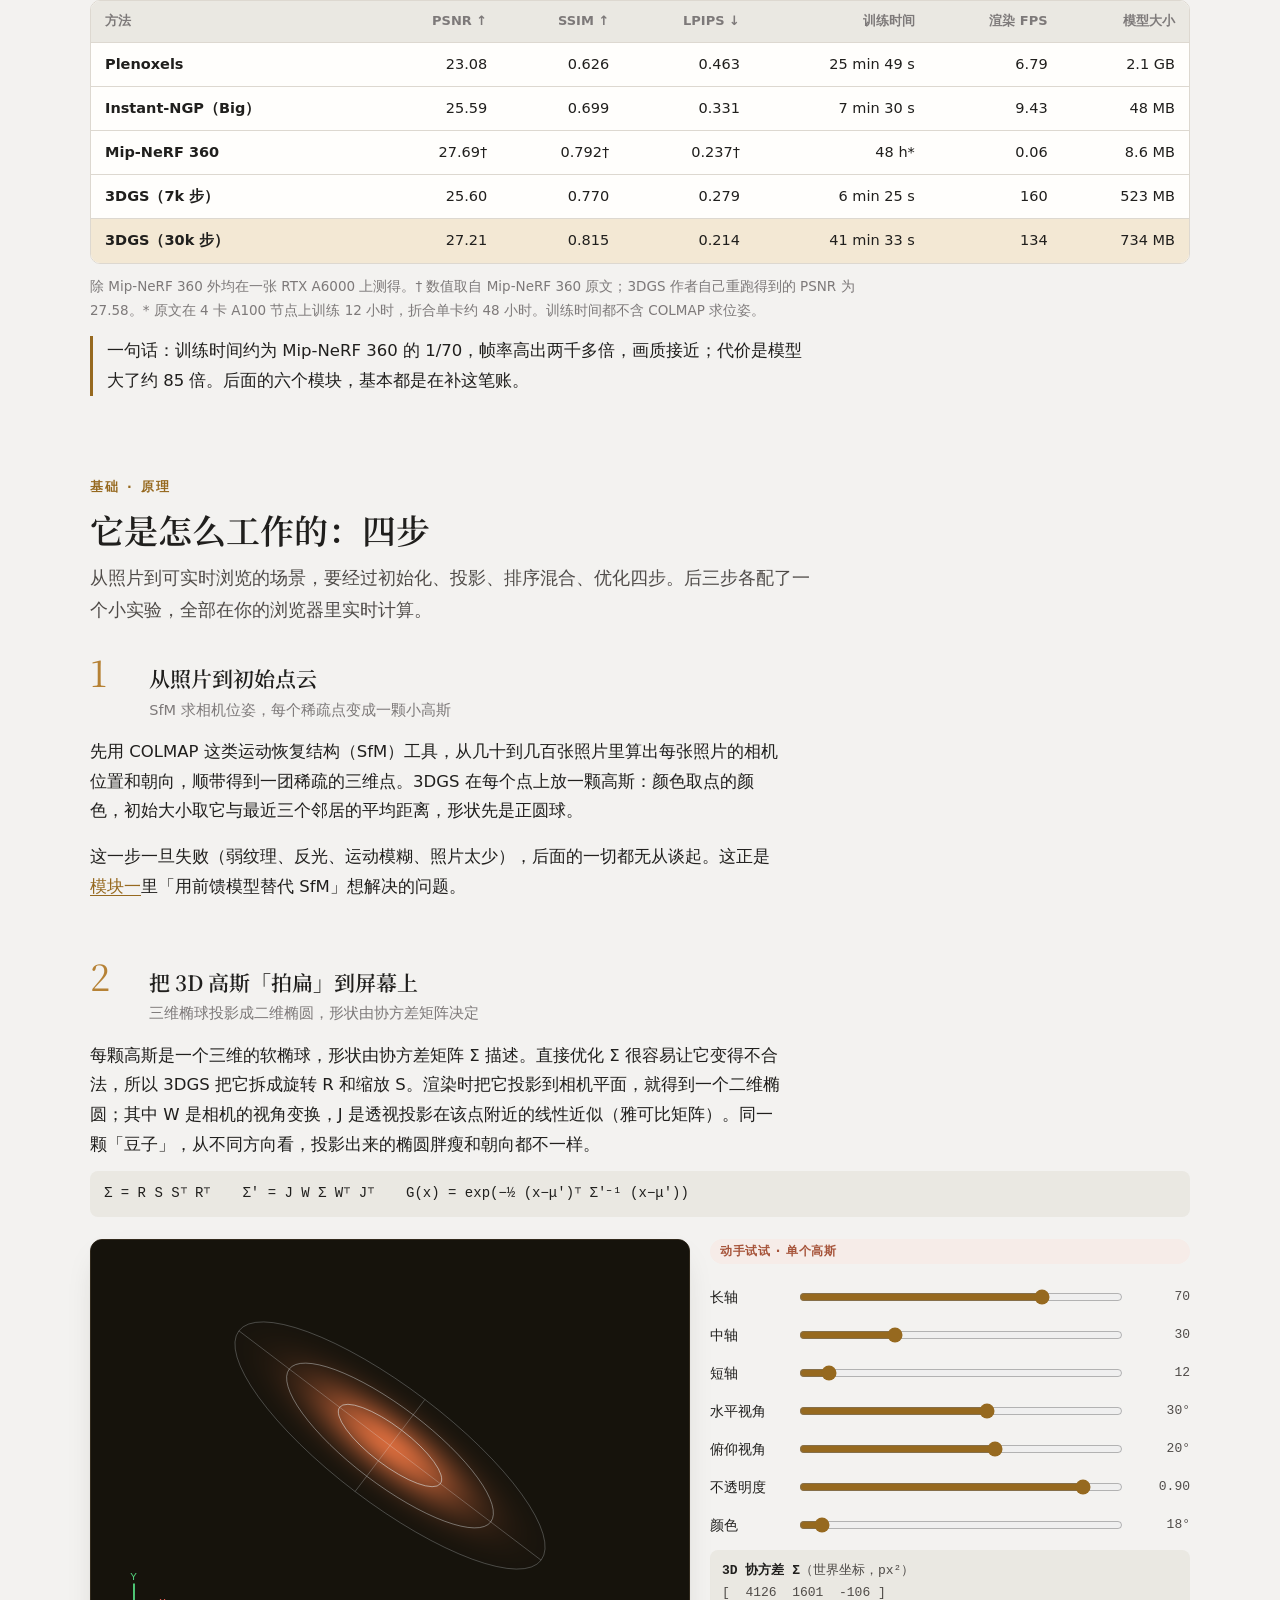
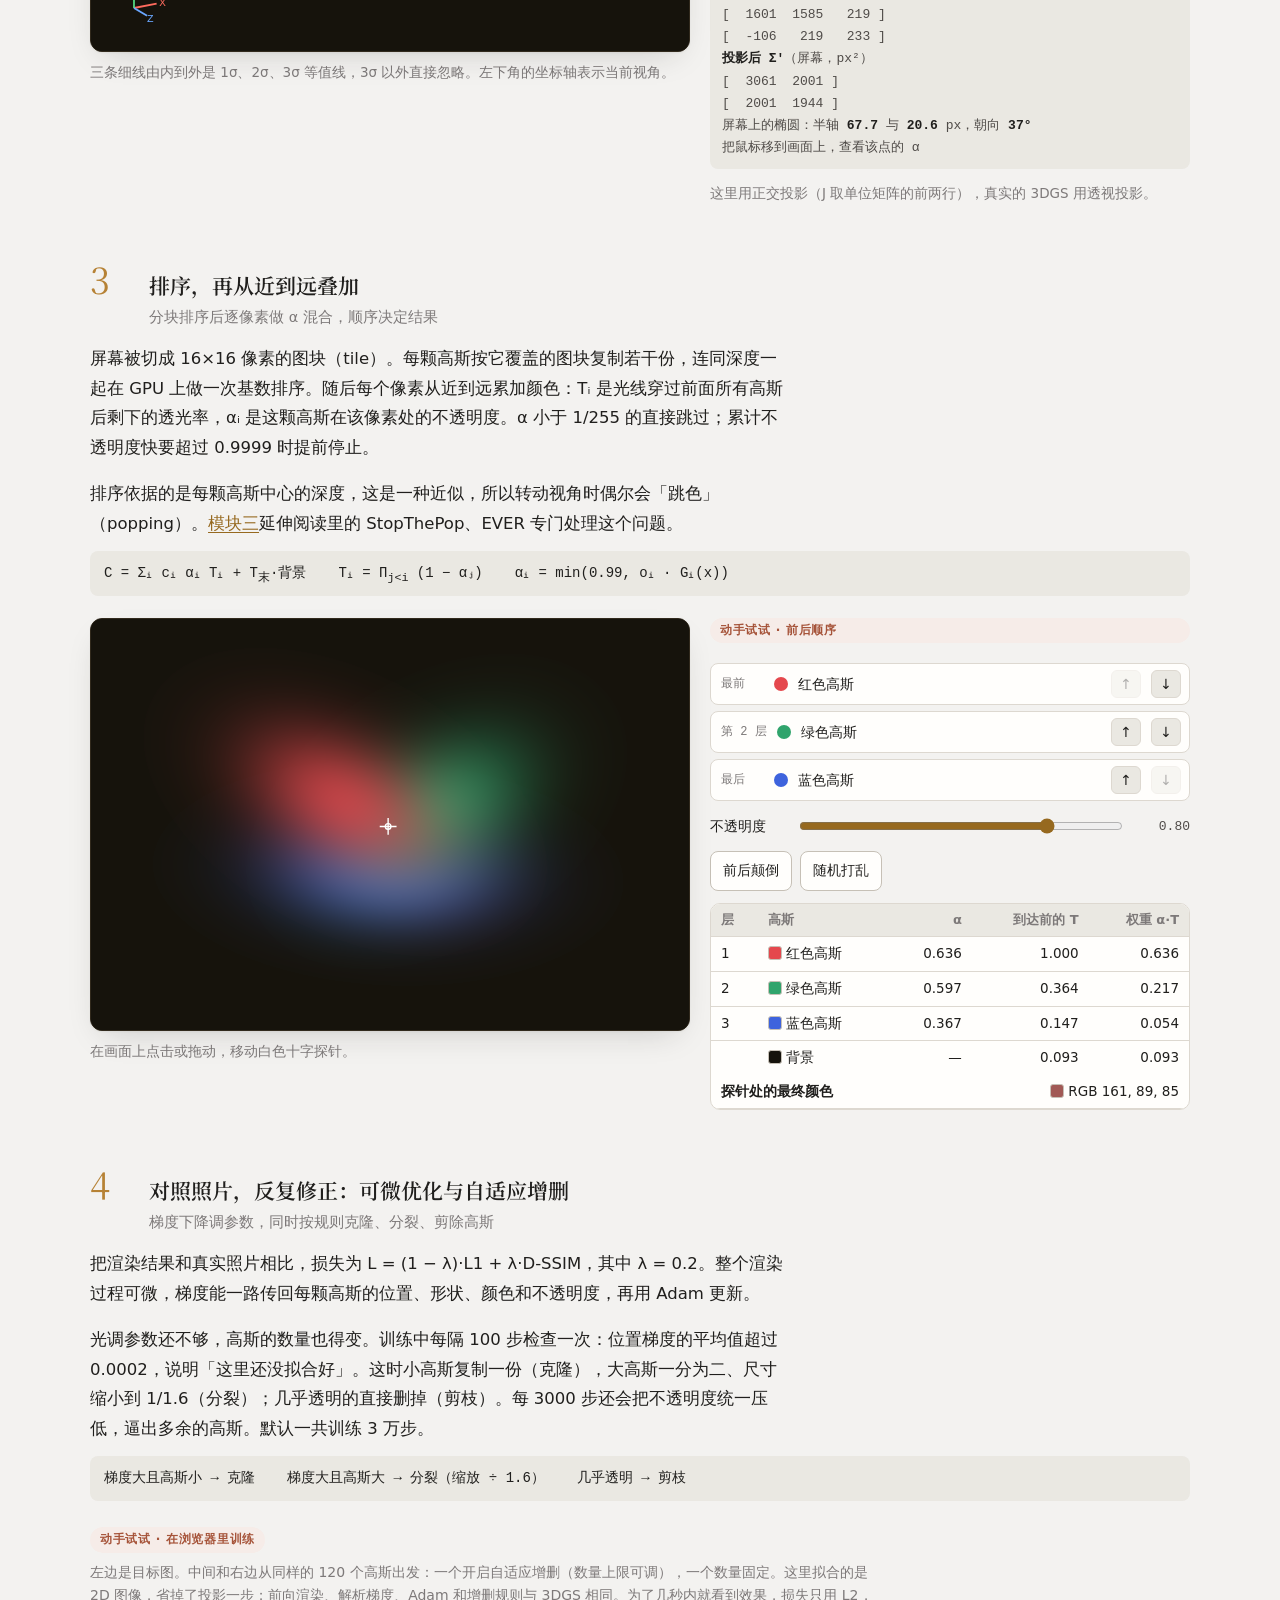
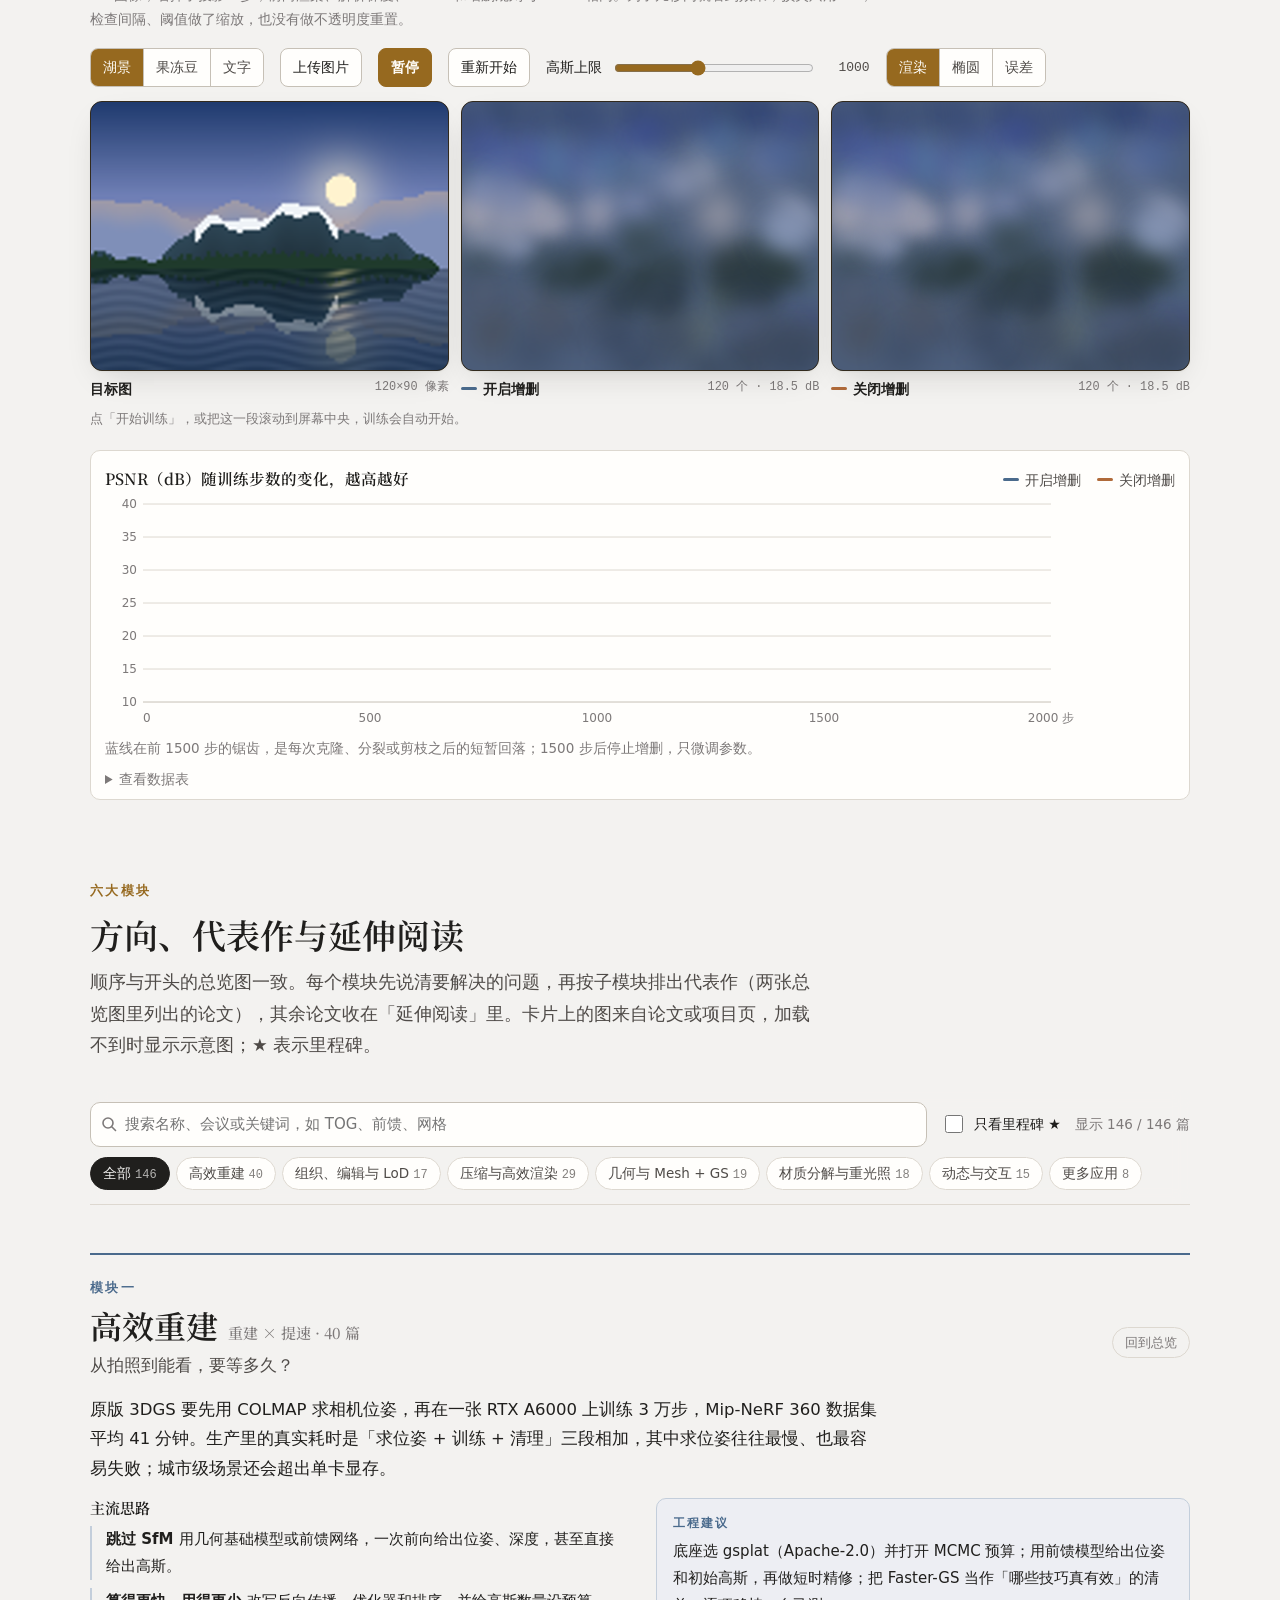
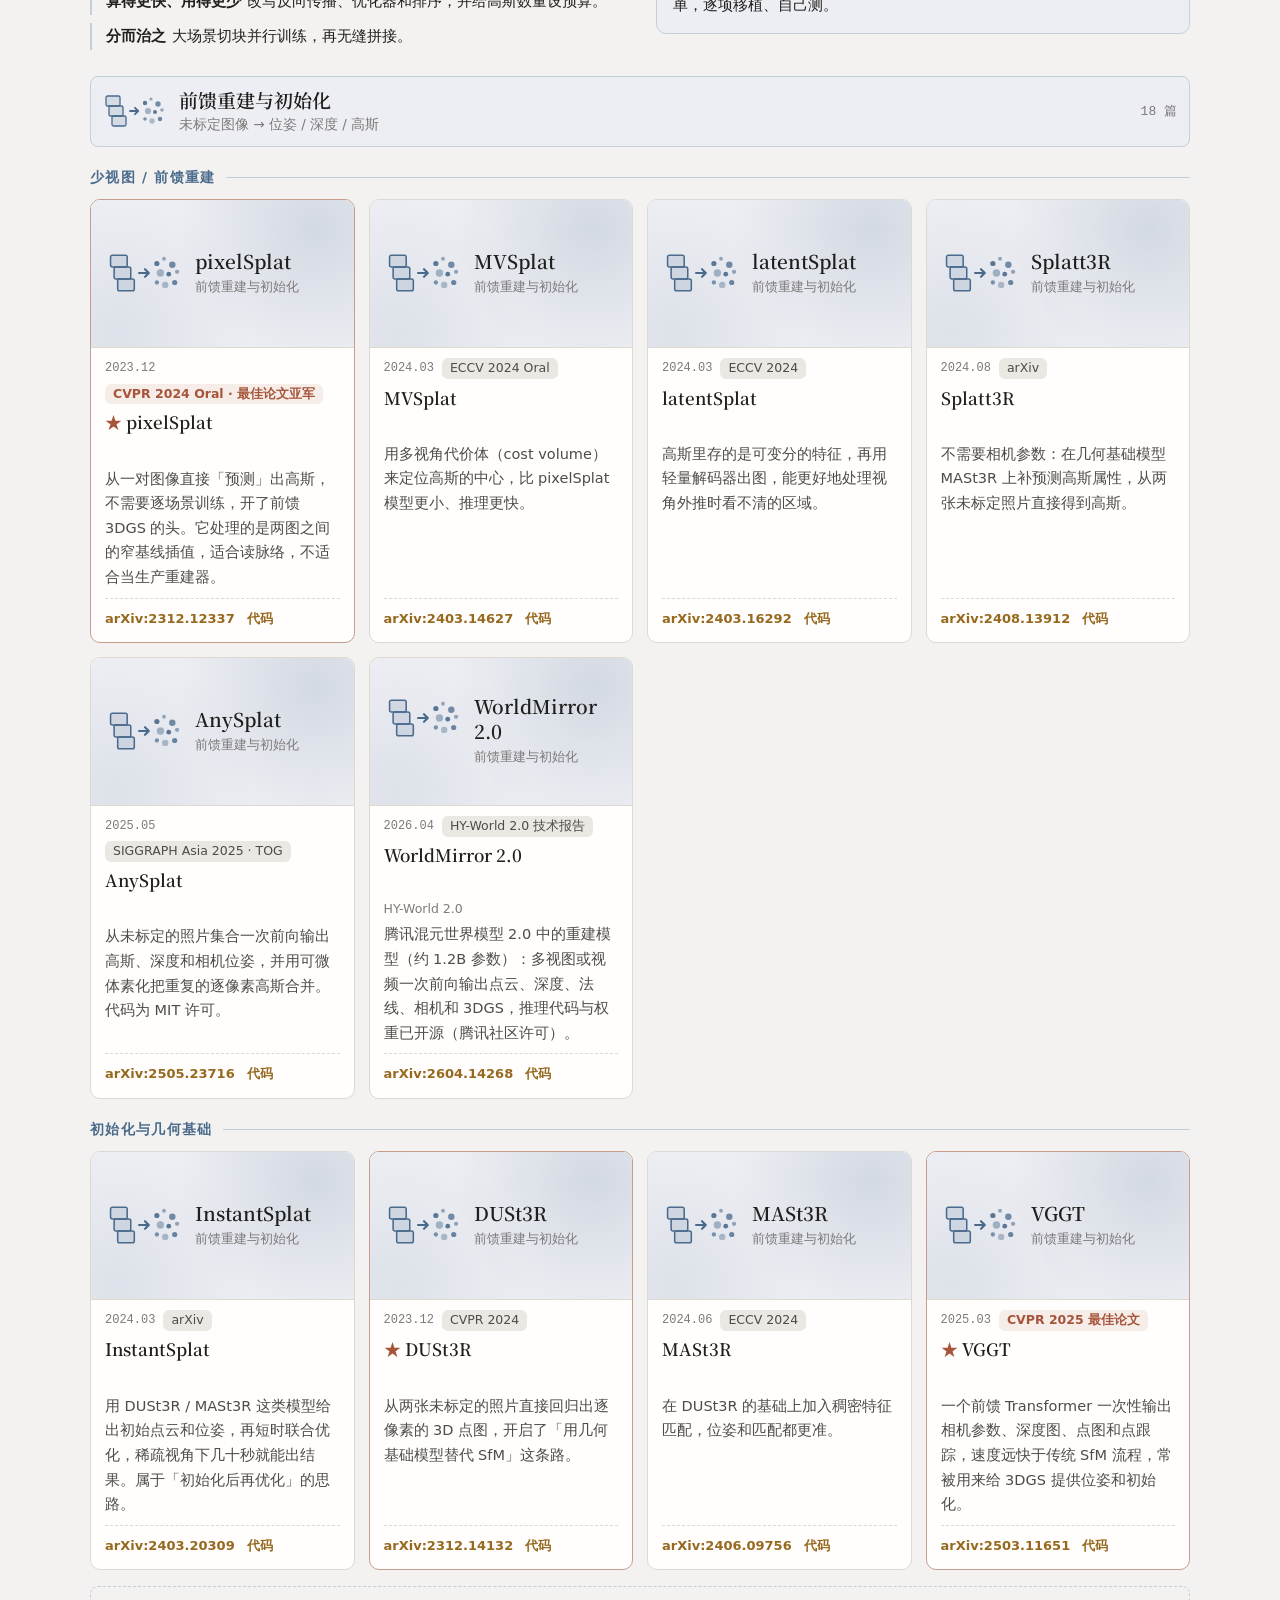
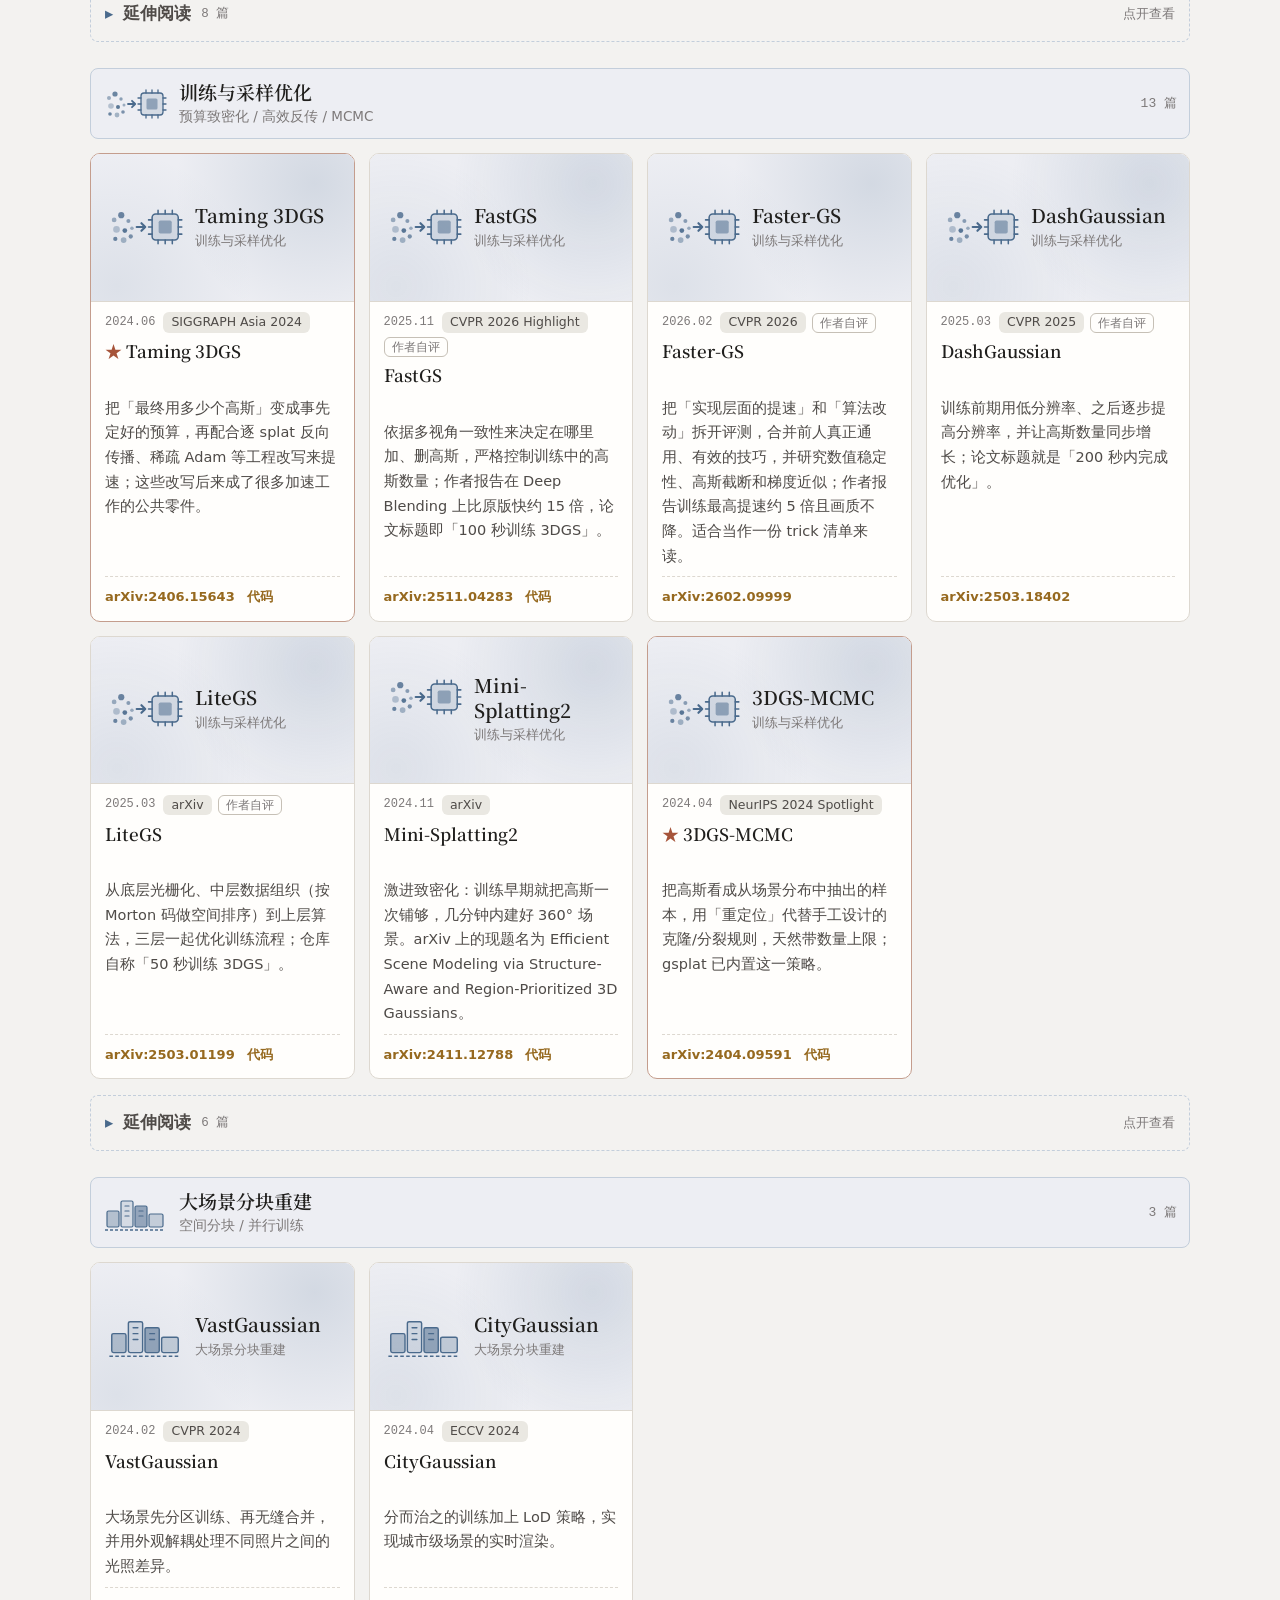
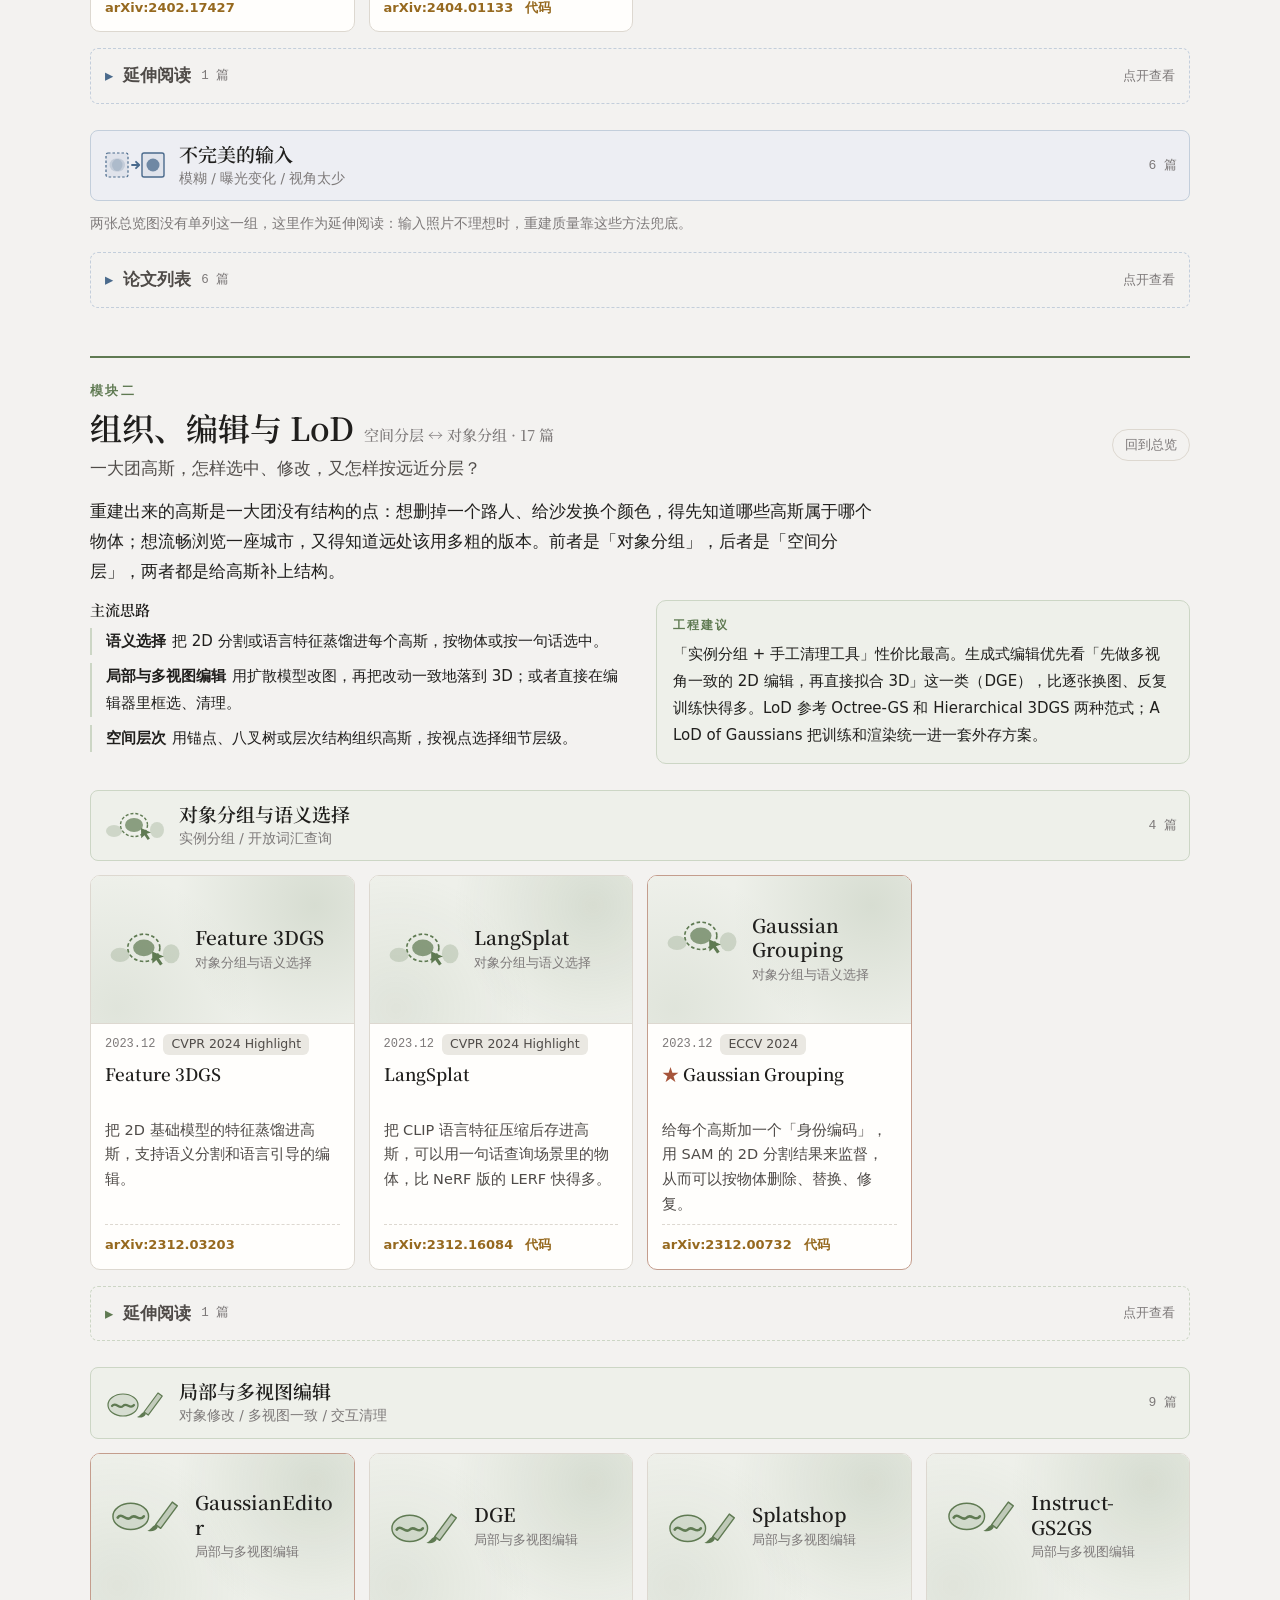
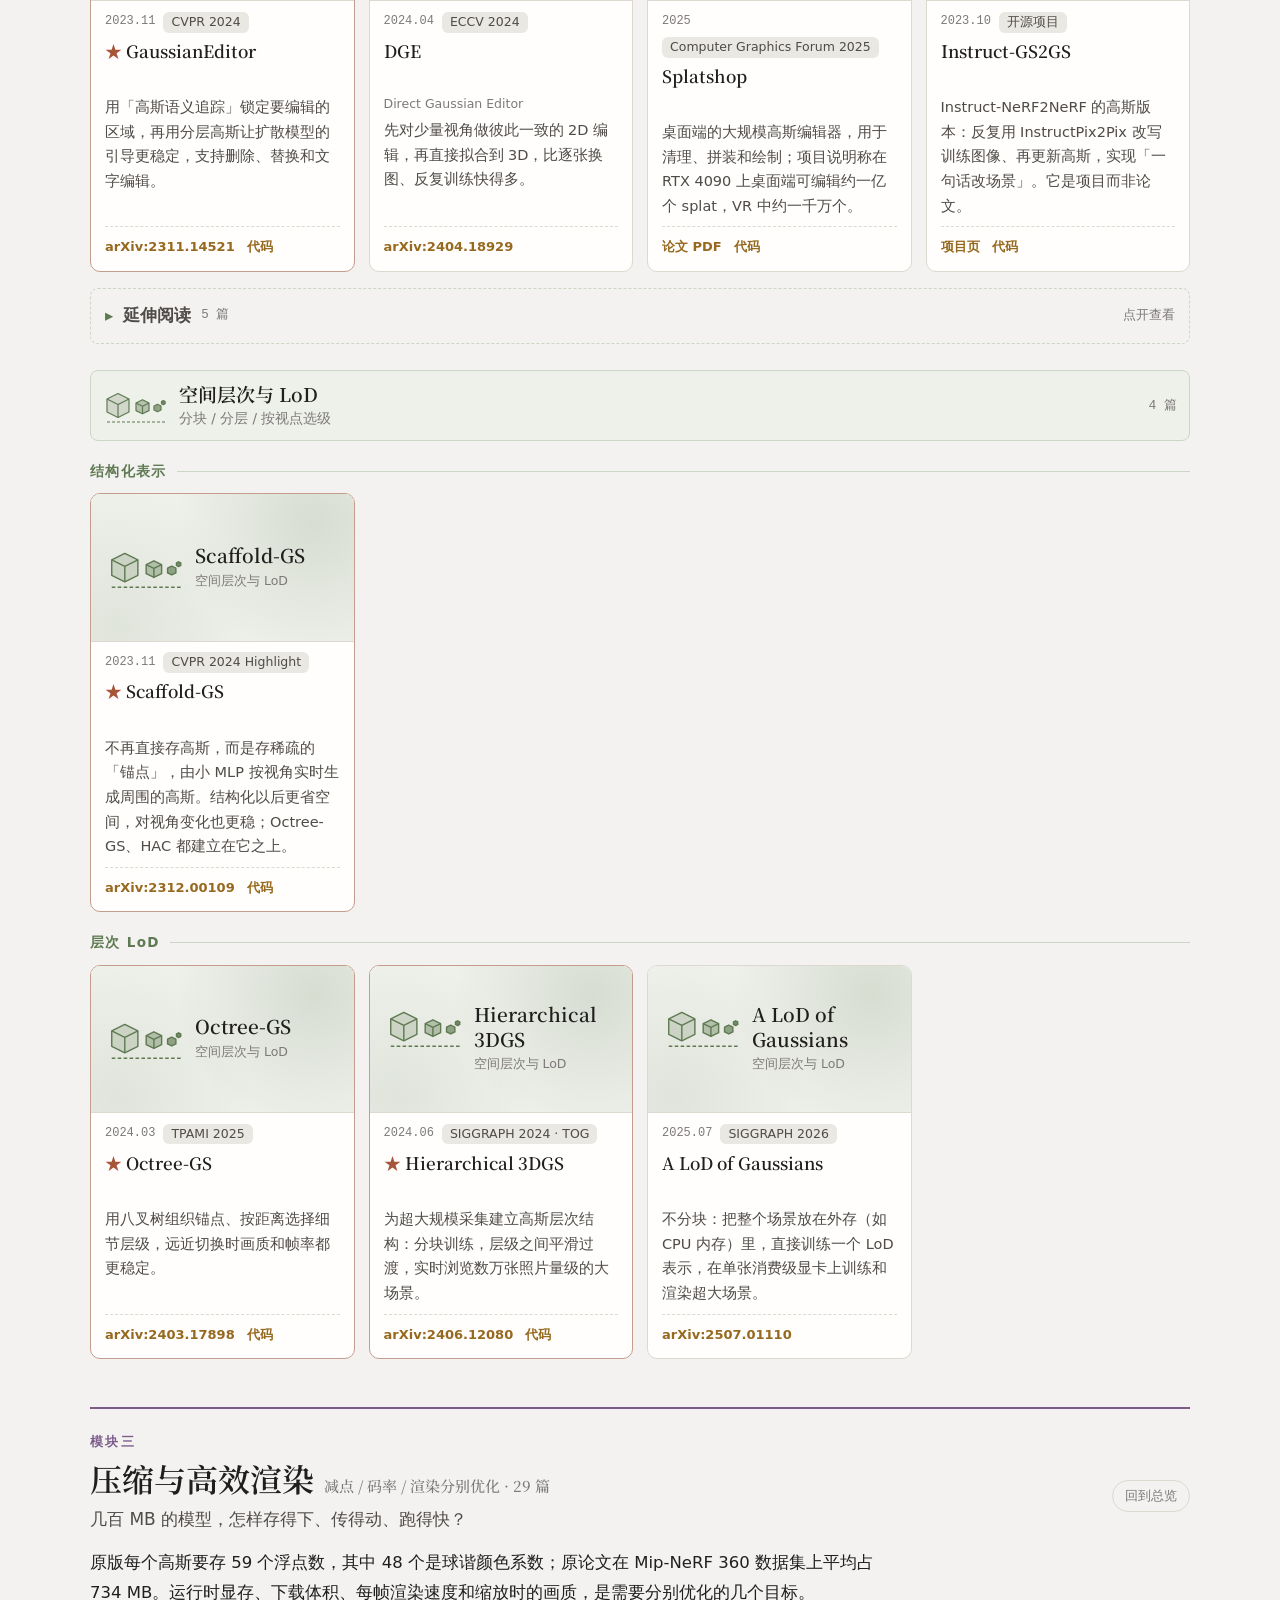
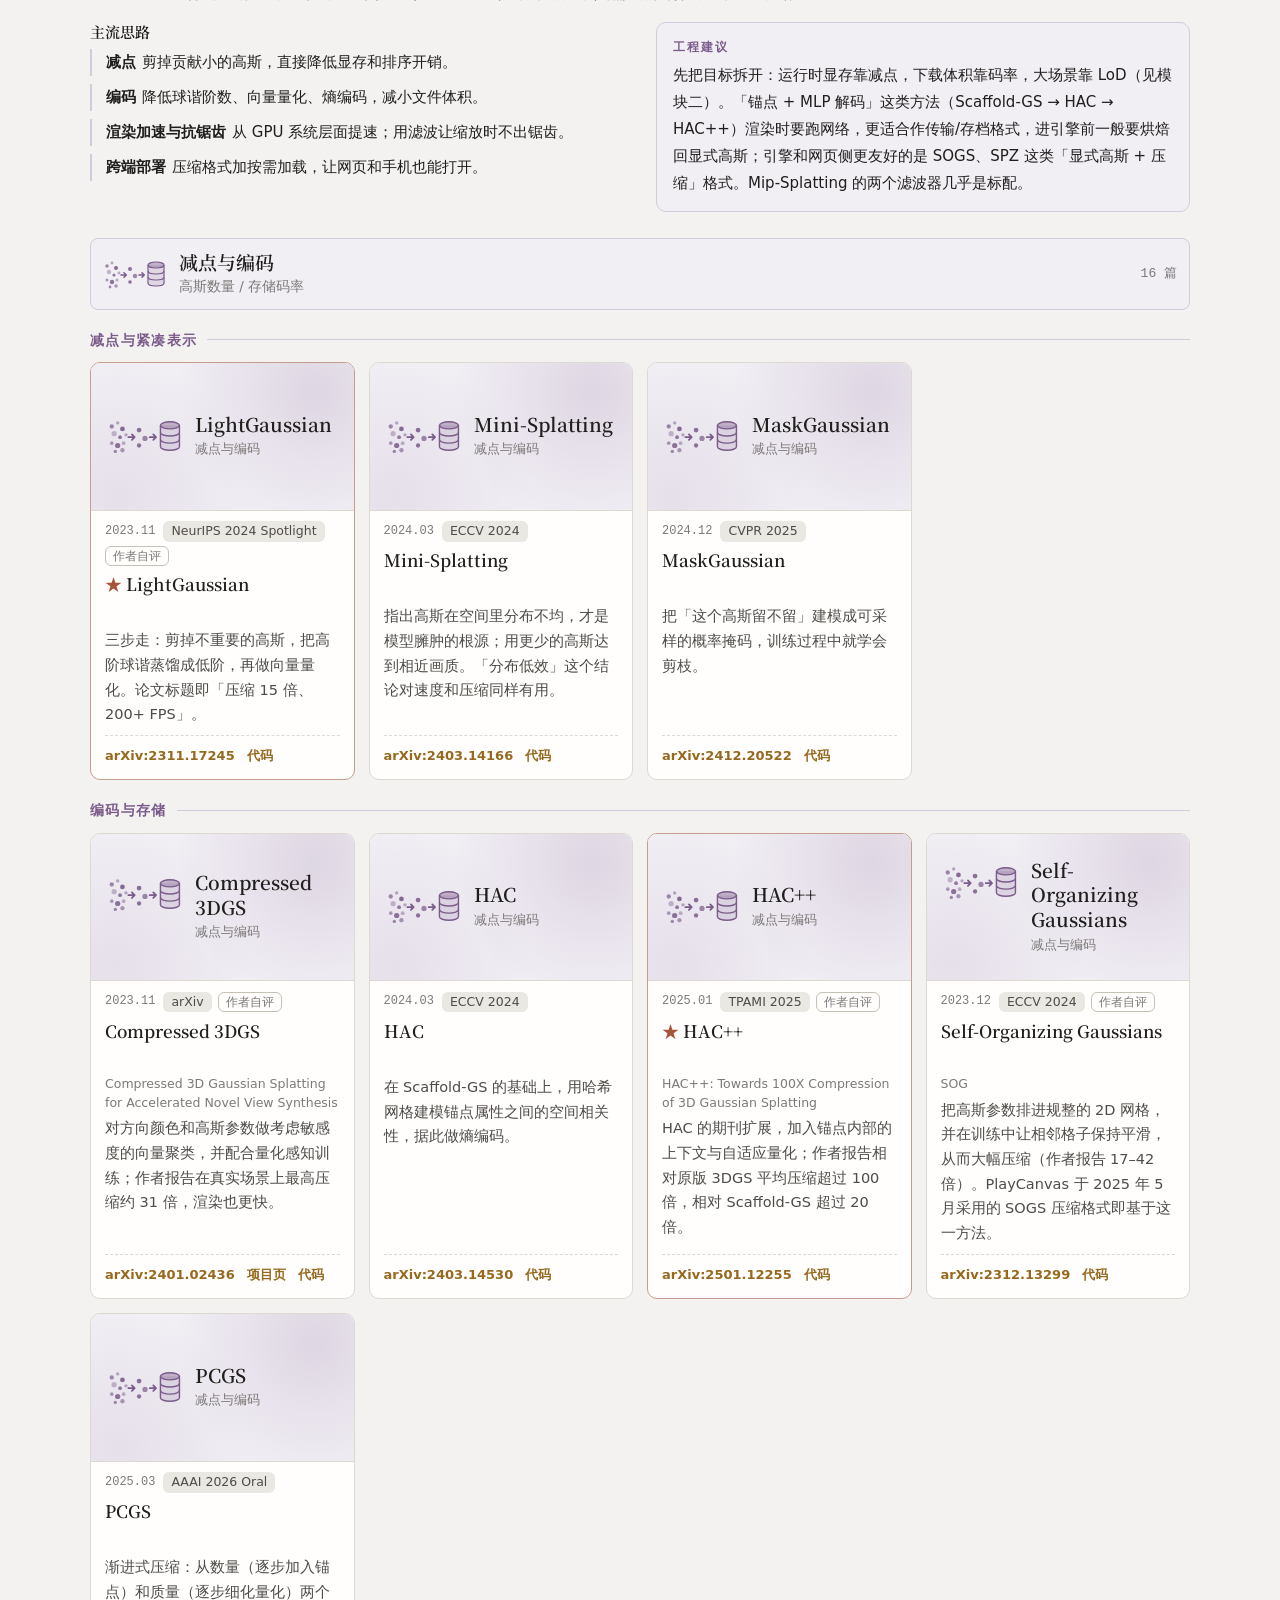
==== commit 820acccf: "Restyle in warm paper and bronze with serif headings Adopt the visual language of the worksummary de" ====
--- a/index.html
+++ b/index.html
@@ -9,7 +9,10 @@
 <meta property="og:description" content="3D Gaussian Splatting 通俗导读：研究方向总览、原理小实验、六大模块 146 篇论文。">
 <meta name="color-scheme" content="light dark">
 <meta name="referrer" content="no-referrer">
-<link rel="icon" href="data:image/svg+xml,%3Csvg xmlns='http://www.w3.org/2000/svg' viewBox='0 0 32 32'%3E%3Cellipse cx='12' cy='14' rx='9' ry='6' transform='rotate(-25 12 14)' fill='%230a686d' fill-opacity='.85'/%3E%3Cellipse cx='19' cy='17' rx='8' ry='5' transform='rotate(35 19 17)' fill='%23e0663a' fill-opacity='.8'/%3E%3Cellipse cx='16' cy='22' rx='7' ry='4' fill='%23eda100' fill-opacity='.75'/%3E%3C/svg%3E">
+<link rel="icon" href="data:image/svg+xml,%3Csvg xmlns='http://www.w3.org/2000/svg' viewBox='0 0 32 32'%3E%3Cellipse cx='12' cy='14' rx='9' ry='6' transform='rotate(-25 12 14)' fill='%23b68235' fill-opacity='.9'/%3E%3Cellipse cx='19' cy='17' rx='8' ry='5' transform='rotate(35 19 17)' fill='%23a6543a' fill-opacity='.8'/%3E%3Cellipse cx='16' cy='22' rx='7' ry='4' fill='%23d0a75a' fill-opacity='.8'/%3E%3C/svg%3E">
+<link rel="preconnect" href="https://fonts.googleapis.com">
+<link rel="preconnect" href="https://fonts.gstatic.com" crossorigin>
+<link rel="stylesheet" href="https://fonts.googleapis.com/css2?family=Noto+Serif+SC:wght@400;600;700&amp;display=swap">
 <script>
   try { var t = localStorage.getItem('theme'); if (t === 'light' || t === 'dark') document.documentElement.setAttribute('data-theme', t); } catch (e) {}
   // Teaser images fade in once loaded; if they never load, the drawn card underneath stays.
@@ -25,43 +28,47 @@
   }, true);
 </script>
 <style>
-/* 3DGS 漫游指南 — styles. System fonts only: the page must load fast without any CDN. */
+/* 3DGS 漫游指南 — styles. Warm paper, bronze accent, serif display face:
+   same visual language as seanwilliam2077.github.io/AI-PCG-Research-Pages/worksummary.
+   Body text stays on system fonts; only the display face is fetched (and degrades to a local serif). */
 
 :root {
   color-scheme: light;
-  --bg: #f2f5f4;
-  --surface: #ffffff;
-  --surface-2: #e8eeec;
-  --ink: #101a1c;
-  --ink-2: #3c4b50;
-  --ink-3: #5b6a70;
-  --line: #d2dbd9;
-  --line-2: #b9c6c4;
-  --accent: #0a686d;
-  --accent-ink: #ffffff;
-  --accent-soft: #d3ebe9;
-  --ember: #b3401b;
-  --ember-soft: #fae2d6;
-  --ok: #2c7438;
-  --ok-soft: #ddefe0;
-  --warn: #8f5600;
-  --warn-soft: #faebd0;
-  --stage: #0e1418;
-  --stage-2: #172026;
-  --stage-ink: #dfe8ea;
-  --stage-ink-2: #97a8ae;
-  --stage-line: #2a363d;
-  --series-1: #2a78d6;
-  --series-2: #eb6834;
-  --cat-1: #2a78d6;
-  --cat-2: #eb6834;
-  --cat-3: #1baf7a;
-  --cat-4: #eda100;
-  --cat-5: #e87ba4;
-  --shadow: 0 1px 2px rgba(16, 26, 28, .05), 0 10px 30px -12px rgba(16, 26, 28, .18);
-  --radius: 12px;
+  --bg: #f3f2f0;
+  --surface: #fffefc;
+  --surface-2: #eae8e2;
+  --ink: #201f1d;
+  --ink-2: #4f4b48;
+  --ink-3: #7d7979;
+  --line: #ddd8d0;
+  --line-2: #c6c0b6;
+  --accent: #96691f;
+  --accent-bright: #b68235;
+  --accent-ink: #fffdf8;
+  --accent-soft: #f3e8d4;
+  --ember: #a6543a;
+  --ember-soft: #f6ece8;
+  --ok: #4d6440;
+  --ok-soft: #e9eee3;
+  --warn: #8a6425;
+  --warn-soft: #f6ecd9;
+  --stage: #16130c;
+  --stage-2: #211c13;
+  --stage-ink: #ece5d8;
+  --stage-ink-2: #9c9180;
+  --stage-line: #322a1d;
+  --series-1: #4a6a8c;
+  --series-2: #b06a3a;
+  --cat-1: #4a6a8c;
+  --cat-2: #a6543a;
+  --cat-3: #5f7a52;
+  --cat-4: #b68235;
+  --cat-5: #7a5b8a;
+  --shadow: 0 1px 2px rgba(32, 31, 29, .05), 0 12px 32px -14px rgba(32, 31, 29, .22);
+  --radius: 10px;
   --font-sans: -apple-system, BlinkMacSystemFont, "Segoe UI", "PingFang SC", "Hiragino Sans GB", "Microsoft YaHei UI", "Microsoft YaHei", "Noto Sans CJK SC", "Source Han Sans SC", system-ui, sans-serif;
-  --font-serif: "Iowan Old Style", "Palatino Linotype", Palatino, "Book Antiqua", Georgia, "Songti SC", serif;
+  --font-display: "Noto Serif SC", "Source Han Serif SC", "Songti SC", "SimSun", "Iowan Old Style", "Palatino Linotype", Georgia, serif;
+  --font-serif: var(--font-display);
   --font-mono: ui-monospace, "Cascadia Mono", "SF Mono", Menlo, Consolas, "Liberation Mono", monospace;
   --top: 56px;
 }
@@ -69,66 +76,68 @@
 @media (prefers-color-scheme: dark) {
   :root:not([data-theme="light"]) {
     color-scheme: dark;
-    --bg: #0b1012;
-    --surface: #121a1d;
-    --surface-2: #192327;
-    --ink: #e2eaea;
-    --ink-2: #aab8bb;
-    --ink-3: #8a9ba1;
-    --line: #243036;
-    --line-2: #34434a;
-    --accent: #4dc1c3;
-    --accent-ink: #052022;
-    --accent-soft: #0f302f;
-    --ember: #ff8b60;
-    --ember-soft: #3a1f15;
-    --ok: #71c783;
-    --ok-soft: #132e1b;
-    --warn: #f1b75c;
-    --warn-soft: #35260e;
-    --stage: #070b0d;
-    --stage-2: #10171b;
-    --stage-line: #253037;
-    --series-1: #3987e5;
-    --series-2: #d95926;
-    --cat-1: #3987e5;
-    --cat-2: #d95926;
-    --cat-3: #199e70;
-    --cat-4: #c98500;
-    --cat-5: #d55181;
-    --shadow: 0 1px 2px rgba(0, 0, 0, .3), 0 10px 30px -12px rgba(0, 0, 0, .6);
+    --bg: #121008;
+    --surface: #1a1610;
+    --surface-2: #221d14;
+    --ink: #ece5d8;
+    --ink-2: #b9b0a0;
+    --ink-3: #9c9180;
+    --line: #322a1d;
+    --line-2: #473b2a;
+    --accent: #d0a75a;
+    --accent-bright: #d0a75a;
+    --accent-ink: #1c1509;
+    --accent-soft: #2b2214;
+    --ember: #dd8a63;
+    --ember-soft: #33200f;
+    --ok: #7fc7b8;
+    --ok-soft: #142722;
+    --warn: #d9b26a;
+    --warn-soft: #2e2512;
+    --stage: #0d0b07;
+    --stage-2: #16120b;
+    --stage-line: #322a1d;
+    --series-1: #93b2d0;
+    --series-2: #dd8a63;
+    --cat-1: #93b2d0;
+    --cat-2: #dd8a63;
+    --cat-3: #9cb890;
+    --cat-4: #d0a75a;
+    --cat-5: #bda3c9;
+    --shadow: 0 1px 2px rgba(0, 0, 0, .4), 0 14px 34px -16px rgba(0, 0, 0, .7);
   }
 }
 :root[data-theme="dark"] {
-  color-scheme: dark;
-  --bg: #0b1012;
-  --surface: #121a1d;
-  --surface-2: #192327;
-  --ink: #e2eaea;
-  --ink-2: #aab8bb;
-  --ink-3: #8a9ba1;
-  --line: #243036;
-  --line-2: #34434a;
-  --accent: #4dc1c3;
-  --accent-ink: #052022;
-  --accent-soft: #0f302f;
-  --ember: #ff8b60;
-  --ember-soft: #3a1f15;
-  --ok: #71c783;
-  --ok-soft: #132e1b;
-  --warn: #f1b75c;
-  --warn-soft: #35260e;
-  --stage: #070b0d;
-  --stage-2: #10171b;
-  --stage-line: #253037;
-  --series-1: #3987e5;
-  --series-2: #d95926;
-  --cat-1: #3987e5;
-  --cat-2: #d95926;
-  --cat-3: #199e70;
-  --cat-4: #c98500;
-  --cat-5: #d55181;
-  --shadow: 0 1px 2px rgba(0, 0, 0, .3), 0 10px 30px -12px rgba(0, 0, 0, .6);
+color-scheme: dark;
+  --bg: #121008;
+  --surface: #1a1610;
+  --surface-2: #221d14;
+  --ink: #ece5d8;
+  --ink-2: #b9b0a0;
+  --ink-3: #9c9180;
+  --line: #322a1d;
+  --line-2: #473b2a;
+  --accent: #d0a75a;
+  --accent-bright: #d0a75a;
+  --accent-ink: #1c1509;
+  --accent-soft: #2b2214;
+  --ember: #dd8a63;
+  --ember-soft: #33200f;
+  --ok: #7fc7b8;
+  --ok-soft: #142722;
+  --warn: #d9b26a;
+  --warn-soft: #2e2512;
+  --stage: #0d0b07;
+  --stage-2: #16120b;
+  --stage-line: #322a1d;
+  --series-1: #93b2d0;
+  --series-2: #dd8a63;
+  --cat-1: #93b2d0;
+  --cat-2: #dd8a63;
+  --cat-3: #9cb890;
+  --cat-4: #d0a75a;
+  --cat-5: #bda3c9;
+  --shadow: 0 1px 2px rgba(0, 0, 0, .4), 0 14px 34px -16px rgba(0, 0, 0, .7);
 }
 
 *, *::before, *::after { box-sizing: border-box; }
@@ -148,7 +157,7 @@
 a { color: var(--accent); text-underline-offset: 3px; text-decoration-thickness: 1px; }
 a:hover { text-decoration-thickness: 2px; }
 :focus-visible { outline: 2px solid var(--accent); outline-offset: 2px; border-radius: 4px; }
-h1, h2, h3, h4 { text-wrap: balance; line-height: 1.3; margin: 0; letter-spacing: -0.005em; }
+h1, h2, h3, h4 { font-family: var(--font-display); font-weight: 600; text-wrap: balance; line-height: 1.32; margin: 0; letter-spacing: 0; }
 p { margin: 0; }
 code, .mono { font-family: var(--font-mono); font-size: .88em; }
 sub, sup { line-height: 0; }
@@ -190,20 +199,20 @@
 /* ---------- sections ---------- */
 section { padding-block: 72px 8px; }
 .sec-head { display: grid; grid-template-columns: minmax(0, 1fr); gap: 10px; margin-bottom: 28px; }
-.eyebrow { font-size: 13px; letter-spacing: .08em; color: var(--accent); font-weight: 600; }
-h2 { font-size: clamp(25px, 3.1vw, 34px); font-weight: 750; }
-h3 { font-size: 21px; font-weight: 700; }
-h4 { font-size: 16px; font-weight: 700; }
+.eyebrow { font-size: 12.5px; letter-spacing: .18em; color: var(--accent); font-weight: 700; }
+h2 { font-size: clamp(25px, 3.1vw, 34px); font-weight: 600; }
+h3 { font-size: 21px; font-weight: 600; }
+h4 { font-size: 16.5px; font-weight: 600; }
 .lede { font-size: 17.5px; color: var(--ink-2); max-width: 42em; }
 
 /* ---------- hero ---------- */
 .overview { padding-block: 34px 8px; }
-.overview h1 { font-size: clamp(30px, 4.2vw, 46px); font-weight: 800; letter-spacing: -0.015em; margin-top: 10px; }
-.overview-sub { margin-top: 6px; font-size: clamp(17px, 2vw, 21px); font-weight: 700; color: var(--ink-2); letter-spacing: .02em; }
+.overview h1 { font-size: clamp(31px, 4.4vw, 48px); font-weight: 600; letter-spacing: 0; margin-top: 12px; }
+.overview-sub { margin-top: 8px; font-family: var(--font-display); font-size: clamp(17px, 2vw, 21px); font-weight: 400; color: var(--ink-2); letter-spacing: .02em; }
 .overview .lede { margin-top: 12px; }
 #intuition h2 { max-width: 22em; }
 .stage {
-  position: relative; background: var(--stage); border-radius: 16px; overflow: hidden;
+  position: relative; background: var(--stage); border-radius: 12px; overflow: hidden;
   box-shadow: var(--shadow); border: 1px solid var(--stage-line);
 }
 .stage canvas { display: block; width: 100%; height: auto; }
@@ -221,11 +230,11 @@
   border: 1px solid var(--stage-line); background: transparent; color: var(--stage-ink); padding: 3px 12px;
 }
 .stage-btn:hover { background: rgba(255, 255, 255, .06); }
-.stage-btn[aria-pressed="true"] { background: rgba(77, 193, 195, .18); border-color: rgba(77, 193, 195, .5); }
+.stage-btn[aria-pressed="true"] { background: rgba(208, 167, 90, .2); border-color: rgba(208, 167, 90, .55); }
 .hero-note { margin-top: 12px; font-size: 14px; color: var(--ink-3); }
 .facts { list-style: none; padding: 0; margin: 28px 0 0; display: grid; grid-template-columns: repeat(auto-fit, minmax(210px, 1fr)); gap: 12px; }
-.facts li { border-top: 2px solid var(--ink); padding-top: 10px; }
-.facts b { display: block; font-size: 22px; font-weight: 700; line-height: 1.35; }
+.facts li { border-top: 1px solid var(--accent-bright); padding-top: 10px; }
+.facts b { display: block; font-family: var(--font-display); font-size: 23px; font-weight: 600; line-height: 1.35; }
 .facts span { font-size: 14px; color: var(--ink-3); }
 
 /* ---------- intuition ---------- */
@@ -264,8 +273,8 @@
 .steps { display: grid; grid-template-columns: minmax(0, 1fr); gap: 56px; }
 .step-head { display: flex; gap: 16px; align-items: baseline; margin-bottom: 14px; }
 .step-no {
-  flex: none; font-family: var(--font-serif); font-style: italic; font-size: 34px; line-height: 1;
-  color: var(--ember); min-width: 1.2em;
+  flex: none; font-family: var(--font-display); font-size: 36px; line-height: 1;
+  color: var(--accent-bright); min-width: 1.2em; font-variant-numeric: tabular-nums;
 }
 .step-head p { color: var(--ink-3); font-size: 14.5px; margin-top: 4px; }
 .formula {
@@ -330,7 +339,7 @@
 
 .chart-box { margin-top: 18px; background: var(--surface); border: 1px solid var(--line); border-radius: var(--radius); padding: 14px 14px 8px; position: relative; }
 .chart-top { display: flex; flex-wrap: wrap; justify-content: space-between; gap: 6px 16px; align-items: baseline; }
-.chart-title { font-weight: 700; font-size: 15px; }
+.chart-title { font-family: var(--font-display); font-weight: 600; font-size: 15.5px; }
 .legend { display: flex; flex-wrap: wrap; gap: 4px 16px; font-size: 13.5px; color: var(--ink-2); }
 .chart svg { display: block; width: 100%; height: 240px; overflow: visible; }
 .chart text { fill: var(--ink-3); font-size: 12px; font-family: var(--font-sans); }
@@ -353,7 +362,7 @@
 /* ---------- timeline ---------- */
 .tl { display: grid; grid-template-columns: minmax(0, 1fr); }
 .tl-year { display: grid; grid-template-columns: 9.5rem minmax(0, 1fr); gap: 24px; border-top: 1px solid var(--line); padding-block: 22px; }
-.tl-year > h3 { font-family: var(--font-serif); font-style: italic; font-weight: 600; font-size: 34px; line-height: 1.05; color: var(--ink); letter-spacing: 0; }
+.tl-year > h3 { font-family: var(--font-display); font-weight: 400; font-size: 36px; line-height: 1.05; color: var(--accent-bright); letter-spacing: .02em; font-variant-numeric: tabular-nums; }
 .tl-list { list-style: none; margin: 0; padding: 0; display: grid; gap: 16px; }
 .tl-item { display: grid; grid-template-columns: 4.6rem minmax(0, 1fr); gap: 14px; }
 .tl-date { font-family: var(--font-mono); font-size: 13px; color: var(--ink-3); padding-top: 3px; font-variant-numeric: tabular-nums; }
@@ -377,21 +386,21 @@
 
 /* ---------- module colours ---------- */
 :root {
-  --c-blue: #2f6fd6; --c-green: #23884c; --c-purple: #8447cc; --c-teal: #11878a; --c-orange: #cf5a22; --c-indigo: #4a5ccb; --c-slate: #56656b;
-  --t-blue: #eaf1fd; --t-green: #e6f5ea; --t-purple: #f2eafc; --t-teal: #e2f4f3; --t-orange: #fdeee5; --t-indigo: #eceefd; --t-slate: #edf1f1;
-  --l-blue: #bcd1f4; --l-green: #b4dfc2; --l-purple: #dac5f4; --l-teal: #aedcda; --l-orange: #f3c7ae; --l-indigo: #c4ccf3; --l-slate: #cfd8d8;
+  --c-blue: #4a6a8c; --c-green: #5f7a52; --c-purple: #7a5b8a; --c-teal: #4a7a75; --c-orange: #a6543a; --c-indigo: #5c6488; --c-slate: #6b665e;
+  --t-blue: #edeef3; --t-green: #eef0ea; --t-purple: #f1eef4; --t-teal: #eaf0ee; --t-orange: #f6ece7; --t-indigo: #eeeef4; --t-slate: #f0ede7;
+  --l-blue: #c3cedb; --l-green: #ccd6c5; --l-purple: #d5c9dc; --l-teal: #c3d8d4; --l-orange: #e0c6ba; --l-indigo: #cbcfe0; --l-slate: #d5d0c6;
 }
 @media (prefers-color-scheme: dark) {
   :root:not([data-theme="light"]) {
-    --c-blue: #74a6f2; --c-green: #5fc98c; --c-purple: #b58cf1; --c-teal: #4fc6c6; --c-orange: #f28f5c; --c-indigo: #8f9ef2; --c-slate: #9aa9ae;
-    --t-blue: #111d30; --t-green: #0f2419; --t-purple: #1d1530; --t-teal: #0e2424; --t-orange: #2a180e; --t-indigo: #15192f; --t-slate: #151c1f;
-    --l-blue: #264472; --l-green: #21553a; --l-purple: #45306e; --l-teal: #1e5251; --l-orange: #613620; --l-indigo: #333e76; --l-slate: #2e3a3f;
+    --c-blue: #93b2d0; --c-green: #9cb890; --c-purple: #bda3c9; --c-teal: #7fc7b8; --c-orange: #dd8a63; --c-indigo: #a3aad2; --c-slate: #a9a296;
+    --t-blue: #191c22; --t-green: #191c17; --t-purple: #1e1a22; --t-teal: #171f1d; --t-orange: #221a13; --t-slate: #1c1913; --t-indigo: #1a1a22;
+    --l-blue: #313a46; --l-green: #333c2f; --l-purple: #3f3646; --l-teal: #2c403c; --l-orange: #46331f; --l-indigo: #343648; --l-slate: #3a3428;
   }
 }
 :root[data-theme="dark"] {
-  --c-blue: #74a6f2; --c-green: #5fc98c; --c-purple: #b58cf1; --c-teal: #4fc6c6; --c-orange: #f28f5c; --c-indigo: #8f9ef2; --c-slate: #9aa9ae;
-  --t-blue: #111d30; --t-green: #0f2419; --t-purple: #1d1530; --t-teal: #0e2424; --t-orange: #2a180e; --t-indigo: #15192f; --t-slate: #151c1f;
-  --l-blue: #264472; --l-green: #21553a; --l-purple: #45306e; --l-teal: #1e5251; --l-orange: #613620; --l-indigo: #333e76; --l-slate: #2e3a3f;
+  --c-blue: #93b2d0; --c-green: #9cb890; --c-purple: #bda3c9; --c-teal: #7fc7b8; --c-orange: #dd8a63; --c-indigo: #a3aad2; --c-slate: #a9a296;
+  --t-blue: #191c22; --t-green: #191c17; --t-purple: #1e1a22; --t-teal: #171f1d; --t-orange: #221a13; --t-slate: #1c1913; --t-indigo: #1a1a22;
+  --l-blue: #313a46; --l-green: #333c2f; --l-purple: #3f3646; --l-teal: #2c403c; --l-orange: #46331f; --l-indigo: #343648; --l-slate: #3a3428;
 }
 .m-blue { --m: var(--c-blue); --m-bg: var(--t-blue); --m-line: var(--l-blue); }
 .m-green { --m: var(--c-green); --m-bg: var(--t-green); --m-line: var(--l-green); }
@@ -409,7 +418,7 @@
   grid-template-areas: "a r1 b r2 c" "r3 r4 r5 . r7" "d r6 e . f";
 }
 .hub-mod {
-  background: var(--m-bg); border: 1.5px solid var(--m-line); border-radius: 16px; padding: 14px 14px 12px;
+  background: var(--m-bg); border: 1px solid var(--m-line); border-radius: 12px; padding: 14px 14px 12px;
   display: grid; grid-template-columns: minmax(0, 1fr); gap: 8px; align-content: start;
 }
 .hub-title {
@@ -419,11 +428,11 @@
 .hub-title:hover .hub-name { color: var(--m); }
 .hub-no {
   display: inline-grid; place-items: center; width: 24px; height: 24px; border-radius: 50%;
-  background: var(--m); color: var(--surface); font-size: 13px; font-weight: 800; align-self: center;
-}
-.hub-name { font-size: 21px; font-weight: 800; letter-spacing: -.01em; }
+  background: var(--m); color: var(--bg); font-family: var(--font-display); font-size: 13px; font-weight: 600; align-self: center;
+}
+.hub-name { font-family: var(--font-display); font-size: 21px; font-weight: 600; letter-spacing: 0; }
 .hub-title small { flex-basis: 100%; font-size: 12.5px; color: var(--ink-3); font-weight: 500; }
-.hub-sec { background: var(--surface); border: 1px solid var(--m-line); border-radius: 12px; padding: 8px 10px; }
+.hub-sec { background: var(--surface); border: 1px solid var(--m-line); border-radius: 8px; padding: 8px 10px; }
 .hub-sec-link { display: flex; gap: 10px; align-items: center; text-decoration: none; color: var(--ink); }
 .hub-sec-link b { display: block; font-size: 15px; line-height: 1.35; }
 .hub-sec-link small { display: block; font-size: 12px; color: var(--ink-3); line-height: 1.45; }
@@ -458,9 +467,9 @@
 .rel-diag .rel-label { position: absolute; right: 50%; bottom: 2px; white-space: nowrap; font-size: 11.5px; }
 .hub-foot {
   margin-top: 18px; display: flex; flex-wrap: wrap; gap: 8px 10px; align-items: center;
-  padding: 12px 14px; border: 1px solid var(--line); border-radius: 12px; background: var(--surface);
-}
-.hub-foot-label { font-size: 12.5px; font-weight: 700; color: var(--ink-3); letter-spacing: .06em; }
+  padding: 12px 14px; border: 1px solid var(--line); border-radius: 8px; background: var(--surface);
+}
+.hub-foot-label { font-size: 12px; font-weight: 700; color: var(--ink-3); letter-spacing: .16em; }
 .hub-foot-label:not(:first-child) { margin-left: 10px; }
 .hub-foot a { font-size: 14px; text-decoration: none; padding: 2px 10px; border-radius: 999px; background: var(--surface-2); color: var(--ink); }
 .hub-foot a:hover { background: var(--accent-soft); color: var(--accent); }
@@ -501,10 +510,10 @@
 .dir-chips button .n { font-family: var(--font-mono); font-size: 12px; opacity: .7; margin-left: 4px; }
 @media (max-width: 640px) { .filters { position: static; } }
 
-.module { margin-top: 48px; padding-top: 22px; border-top: 4px solid var(--m); }
+.module { margin-top: 48px; padding-top: 22px; border-top: 2px solid var(--m); }
 .mod-head { display: grid; grid-template-columns: minmax(0, 1fr) auto; gap: 4px 16px; align-items: baseline; }
-.mod-no { grid-column: 1 / -1; font-size: 13px; font-weight: 800; color: var(--m); letter-spacing: .08em; }
-.mod-head h3 { font-size: clamp(25px, 2.8vw, 32px); font-weight: 800; }
+.mod-no { grid-column: 1 / -1; font-size: 12.5px; font-weight: 700; color: var(--m); letter-spacing: .18em; }
+.mod-head h3 { font-size: clamp(25px, 2.8vw, 32px); font-weight: 600; }
 .mod-head h3 small { font-size: 15px; font-weight: 500; color: var(--ink-3); margin-left: 10px; }
 .mod-head .q { grid-column: 1; font-size: 17px; color: var(--ink-2); }
 .mod-back { grid-column: 2; grid-row: 2 / 4; align-self: center; font-size: 13px; text-decoration: none; color: var(--ink-3); border: 1px solid var(--line); border-radius: 999px; padding: 3px 12px; white-space: nowrap; }
@@ -517,21 +526,21 @@
 .ideas li { padding-left: 14px; border-left: 2px solid var(--m-line); font-size: 15px; }
 .ideas b { margin-right: 6px; }
 .advice { background: var(--m-bg); border: 1px solid var(--m-line); border-radius: var(--radius); padding: 14px 16px; font-size: 15px; align-self: start; }
-.advice .label { display: block; font-size: 12.5px; font-weight: 700; color: var(--m); letter-spacing: .06em; margin-bottom: 4px; }
+.advice .label { display: block; font-size: 12px; font-weight: 700; color: var(--m); letter-spacing: .16em; margin-bottom: 4px; }
 
 .subsec { padding-block: 26px 0; }
-.sub-head { display: grid; grid-template-columns: auto minmax(0, 1fr) auto; gap: 12px; align-items: center; padding: 10px 12px; border-radius: 12px; background: var(--m-bg); border: 1px solid var(--m-line); }
+.sub-head { display: grid; grid-template-columns: auto minmax(0, 1fr) auto; gap: 12px; align-items: center; padding: 10px 12px; border-radius: 8px; background: var(--m-bg); border: 1px solid var(--m-line); }
 .sub-ic { width: 64px; height: 40px; color: var(--m); }
 .sub-head h4 { font-size: 19px; }
 .sub-head p { font-size: 13.5px; color: var(--ink-3); }
 .sub-count { font-size: 13px; font-family: var(--font-mono); color: var(--ink-3); white-space: nowrap; }
 .sub-note { margin-top: 10px; font-size: 14px; color: var(--ink-3); }
-.group-title { margin: 18px 0 10px; font-size: 14px; color: var(--m); font-weight: 800; display: flex; align-items: center; gap: 10px; letter-spacing: .02em; }
+.group-title { margin: 18px 0 10px; font-size: 13.5px; color: var(--m); font-weight: 700; display: flex; align-items: center; gap: 10px; letter-spacing: .1em; }
 .group-title::after { content: ""; flex: 1; height: 1px; background: var(--m-line); }
 .cards { display: grid; grid-template-columns: repeat(auto-fill, minmax(262px, 1fr)); gap: 14px; margin-top: 14px; }
 .group-title + .cards { margin-top: 0; }
 .card {
-  display: flex; flex-direction: column; background: var(--surface); border: 1px solid var(--line); border-radius: 14px;
+  display: flex; flex-direction: column; background: var(--surface); border: 1px solid var(--line); border-radius: 10px;
   overflow: hidden; transition: border-color .15s, box-shadow .15s;
 }
 .card:hover { border-color: var(--m-line); box-shadow: var(--shadow); }
@@ -539,7 +548,7 @@
 .card:target { outline: 3px solid var(--m); outline-offset: 2px; }
 .thumb { position: relative; display: block; aspect-ratio: 16 / 9; background: var(--m-bg); overflow: hidden; border-bottom: 1px solid var(--line); }
 .thumb img {
-  position: absolute; inset: 0; width: 100%; height: 100%; object-fit: contain; background: #fbfbfa;
+  position: absolute; inset: 0; width: 100%; height: 100%; object-fit: contain; background: #faf8f4;
   opacity: 0; transition: opacity .35s ease;
 }
 .thumb img.ok { opacity: 1; }
@@ -553,12 +562,12 @@
     var(--m-bg);
 }
 .fb-ic { grid-row: 1 / 3; width: 76px; height: 48px; }
-.fb-name { font-weight: 800; font-size: 19px; color: var(--ink); line-height: 1.25; overflow-wrap: anywhere; align-self: end; }
+.fb-name { font-family: var(--font-display); font-weight: 600; font-size: 19px; color: var(--ink); line-height: 1.3; overflow-wrap: anywhere; align-self: end; }
 .fb-sec { font-size: 12.5px; color: var(--ink-3); align-self: start; }
 .card-body { display: flex; flex-direction: column; gap: 4px; padding: 10px 14px 12px; flex: 1; }
 .card-meta { display: flex; flex-wrap: wrap; gap: 4px 6px; align-items: center; }
 .card-meta .date { font-family: var(--font-mono); font-size: 12px; color: var(--ink-3); margin-right: 2px; font-variant-numeric: tabular-nums; }
-.card-title { font-size: 17px; line-height: 1.35; margin-top: 2px; }
+.card-title { font-family: var(--font-display); font-size: 17px; font-weight: 600; line-height: 1.4; margin-top: 2px; }
 .card-title a { color: var(--ink); text-decoration: none; }
 .card-title a:hover { color: var(--m); text-decoration: underline; }
 .card-title .star-mark { margin-right: 4px; }
@@ -567,7 +576,7 @@
 .card .links { display: flex; flex-wrap: wrap; gap: 2px 12px; font-size: 13px; margin-top: 4px; padding-top: 8px; border-top: 1px dashed var(--line); }
 .card .links a { text-decoration: none; font-weight: 600; }
 .card .links a:hover { text-decoration: underline; }
-details.more { margin-top: 16px; border: 1px dashed var(--m-line); border-radius: 12px; padding: 4px 12px; }
+details.more { margin-top: 16px; border: 1px dashed var(--m-line); border-radius: 8px; padding: 4px 12px; }
 details.more > summary {
   cursor: pointer; list-style: none; display: flex; align-items: center; gap: 10px; padding: 8px 2px; font-weight: 700; color: var(--ink-2);
 }
@@ -2172,7 +2181,7 @@
     if (!canvas || !S) return;
     var ctx = canvas.getContext('2d');
     var W = 240, H = 80, MAX = 1500;
-    var BG = hexRgb('#0b1115');
+    var BG = hexRgb('#14110b');
     var showEllipses = false, trainer, cache = {}, visible = true, raf = 0;
 
     function makeTarget() {
@@ -2182,10 +2191,10 @@
       x.fillStyle = rgbCss(BG);
       x.fillRect(0, 0, W, H);
       var grad = x.createLinearGradient(44, 0, 196, 0);
-      grad.addColorStop(0, '#3cc8c1');
-      grad.addColorStop(0.36, '#5f9cff');
-      grad.addColorStop(0.68, '#ffc35c');
-      grad.addColorStop(1, '#ff7449');
+      grad.addColorStop(0, '#4fc0ae');
+      grad.addColorStop(0.36, '#7fa3d8');
+      grad.addColorStop(0.68, '#e3b45f');
+      grad.addColorStop(1, '#dd7a4c');
       x.fillStyle = grad;
       x.font = '800 66px ' + cssVar('--font-sans');
       x.textAlign = 'center';
@@ -2513,11 +2522,11 @@
       var c = document.createElement('canvas');
       c.width = TW; c.height = TH;
       var x = c.getContext('2d');
-      x.fillStyle = '#eef1ee'; x.fillRect(0, 0, TW, TH);
+      x.fillStyle = '#f2efe8'; x.fillRect(0, 0, TW, TH);
       x.textAlign = 'center'; x.textBaseline = 'middle';
       x.font = '800 36px ' + cssVar('--font-sans');
-      x.fillStyle = '#123c40'; x.fillText('高斯', TW / 2, 27);
-      x.fillStyle = '#d8572a'; x.fillText('泼溅', TW / 2, 66);
+      x.fillStyle = '#3b3220'; x.fillText('高斯', TW / 2, 27);
+      x.fillStyle = '#b06a3a'; x.fillText('泼溅', TW / 2, 66);
       return readCanvas(c);
     }
     function readCanvas(c) {
@@ -2557,7 +2566,7 @@
         paintEllipses(ctx, tr.model, cv.width / TW, stageBg, true);
       } else if (view === 'error') {
         var f = tr.frame, e = errCache.buf || (errCache.buf = new Float32Array(TW * TH * 3));
-        var hot = hexRgb('#ff8a4c'), base = hexRgb(stageBg);
+        var hot = hexRgb('#e8944f'), base = hexRgb(stageBg);
         for (var i = 0, j = 0; i < TW * TH; i++, j += 3) {
           var d = (Math.abs(f.color[j] - target[j]) + Math.abs(f.color[j + 1] - target[j + 1]) + Math.abs(f.color[j + 2] - target[j + 2])) / 3;
           var t = Math.min(1, d * 5);
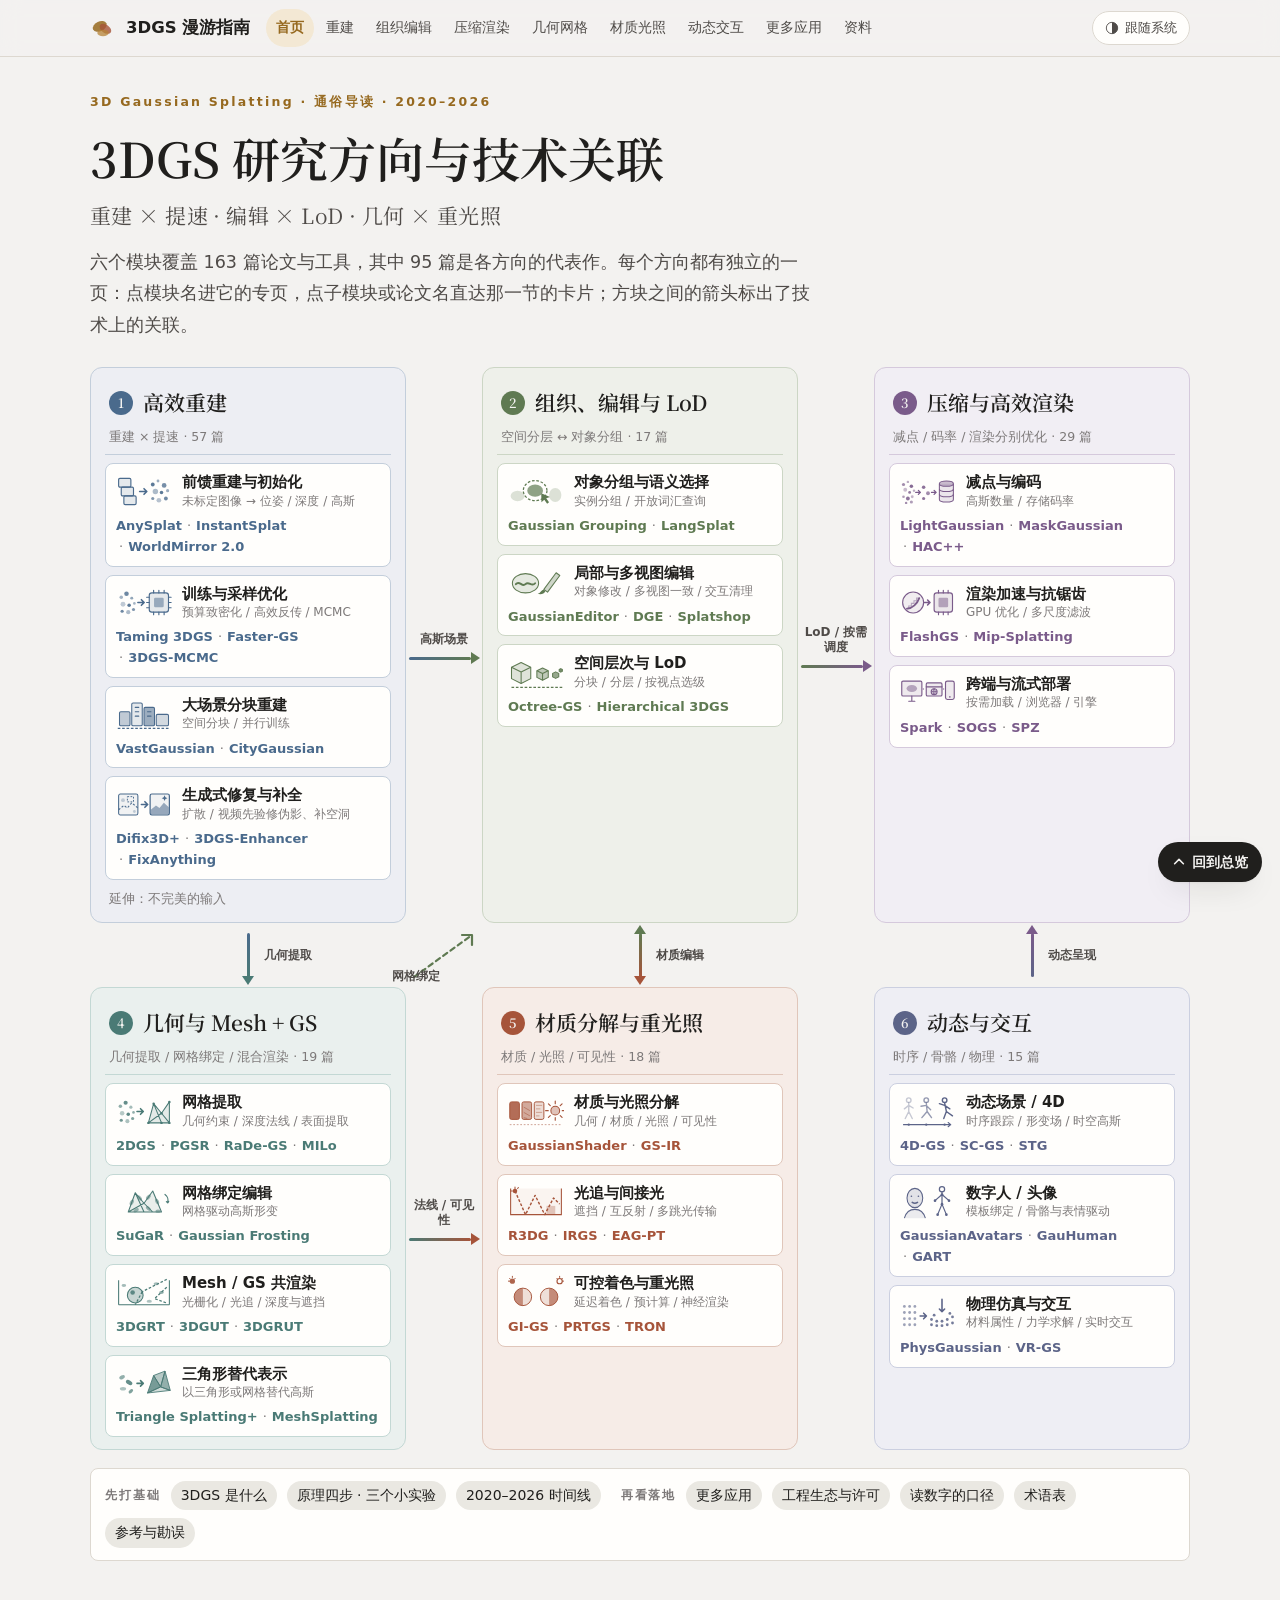
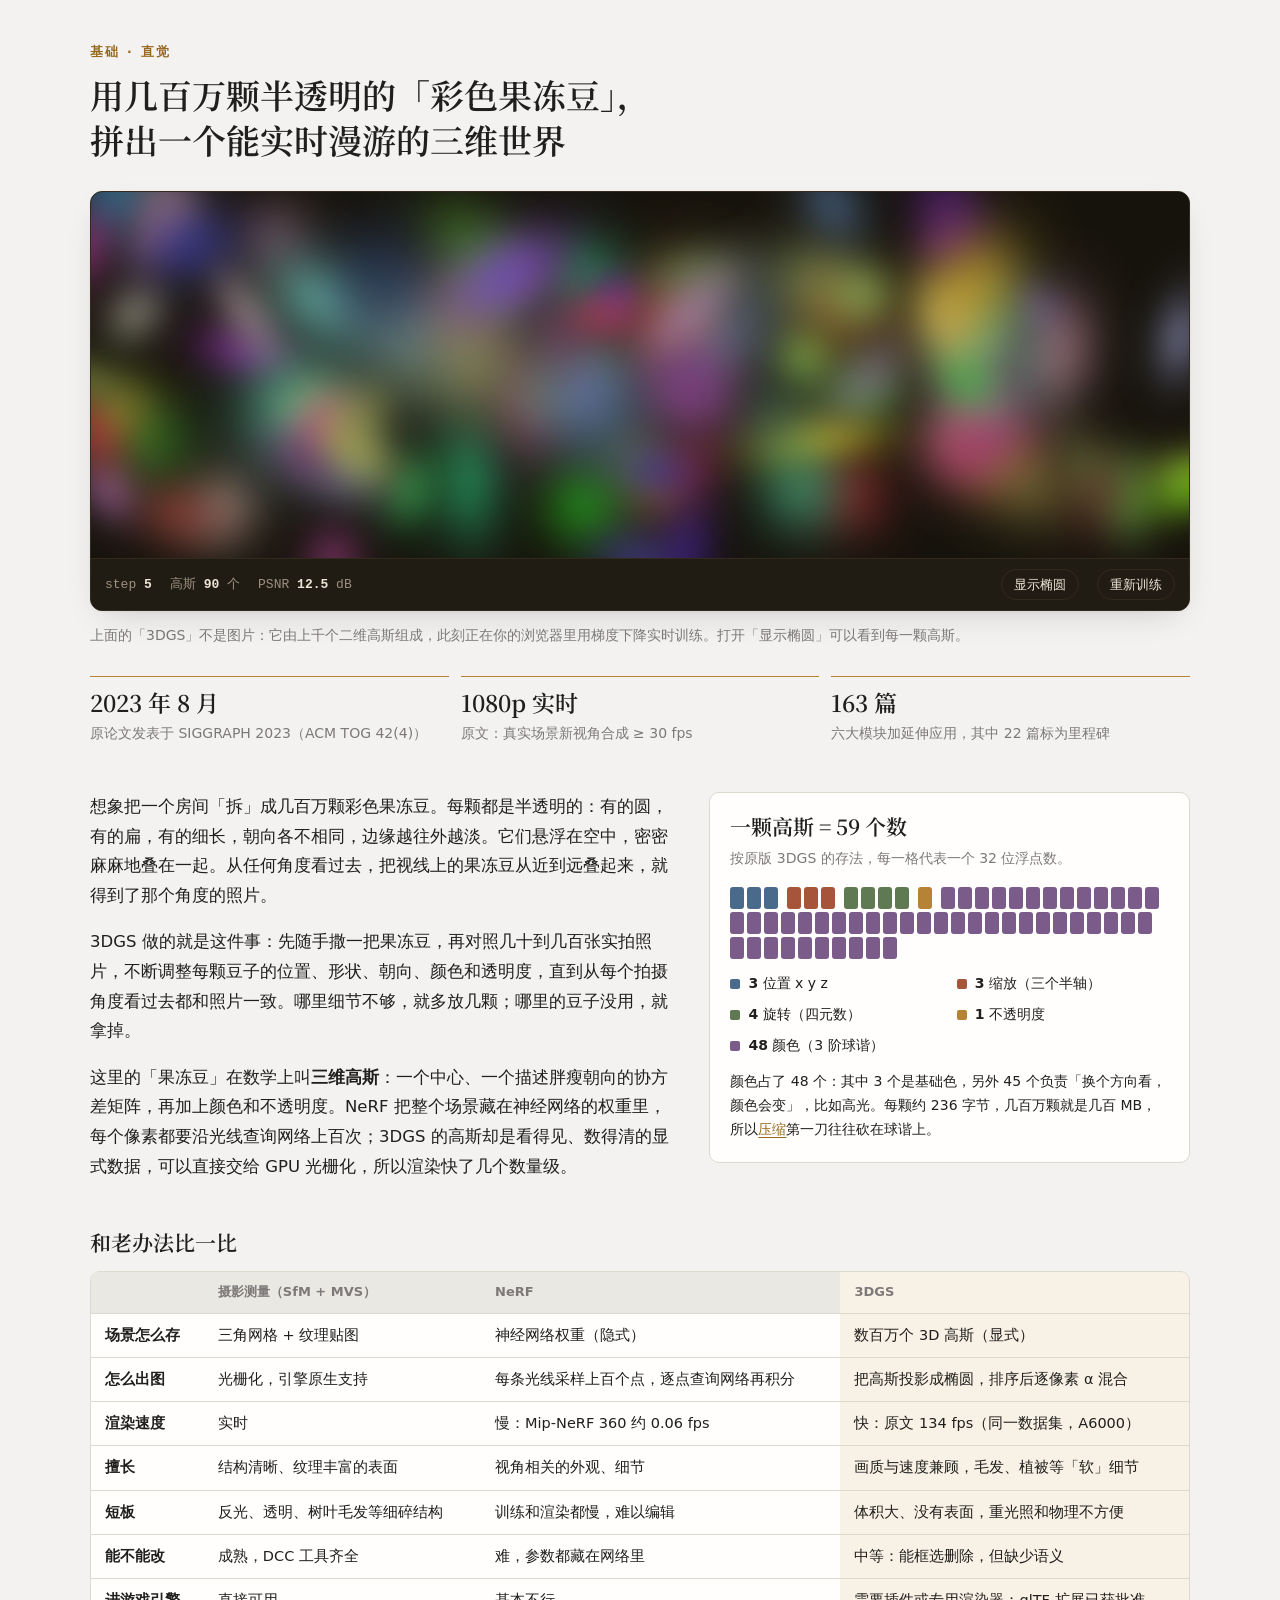
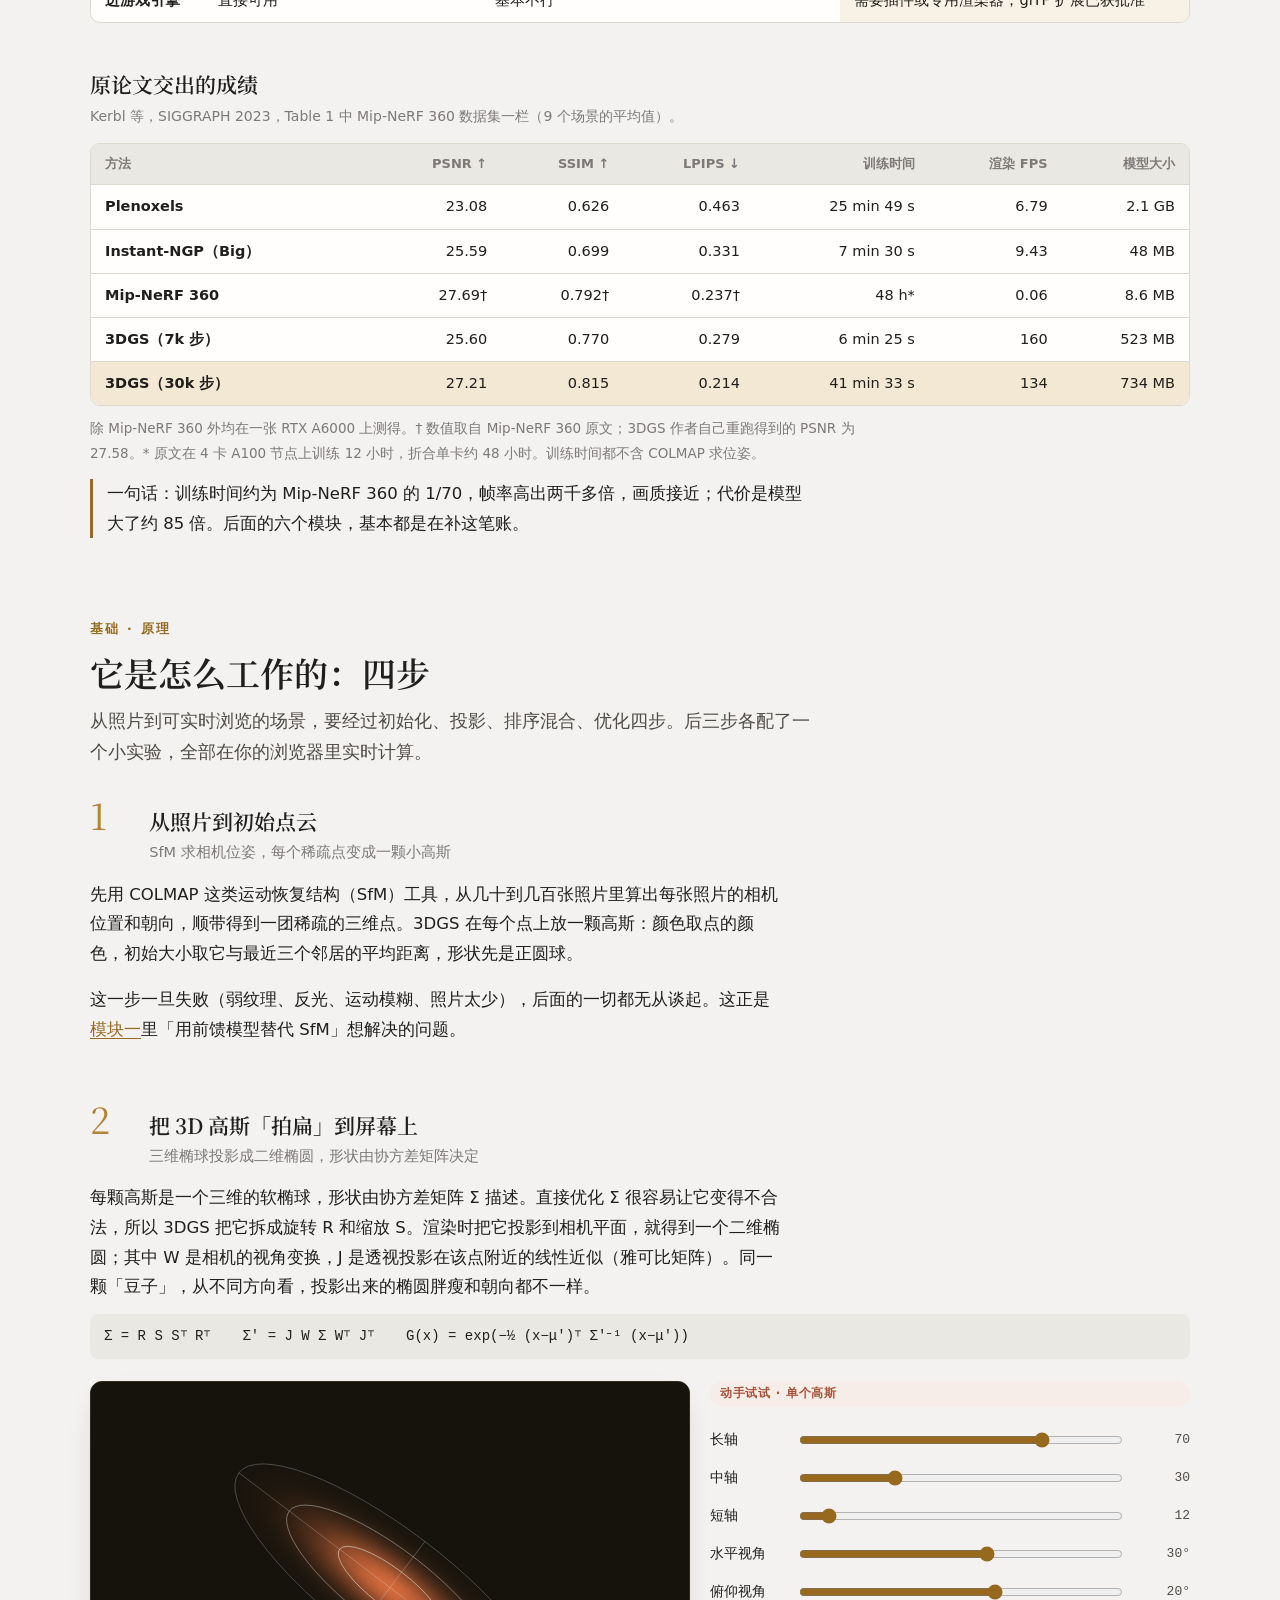
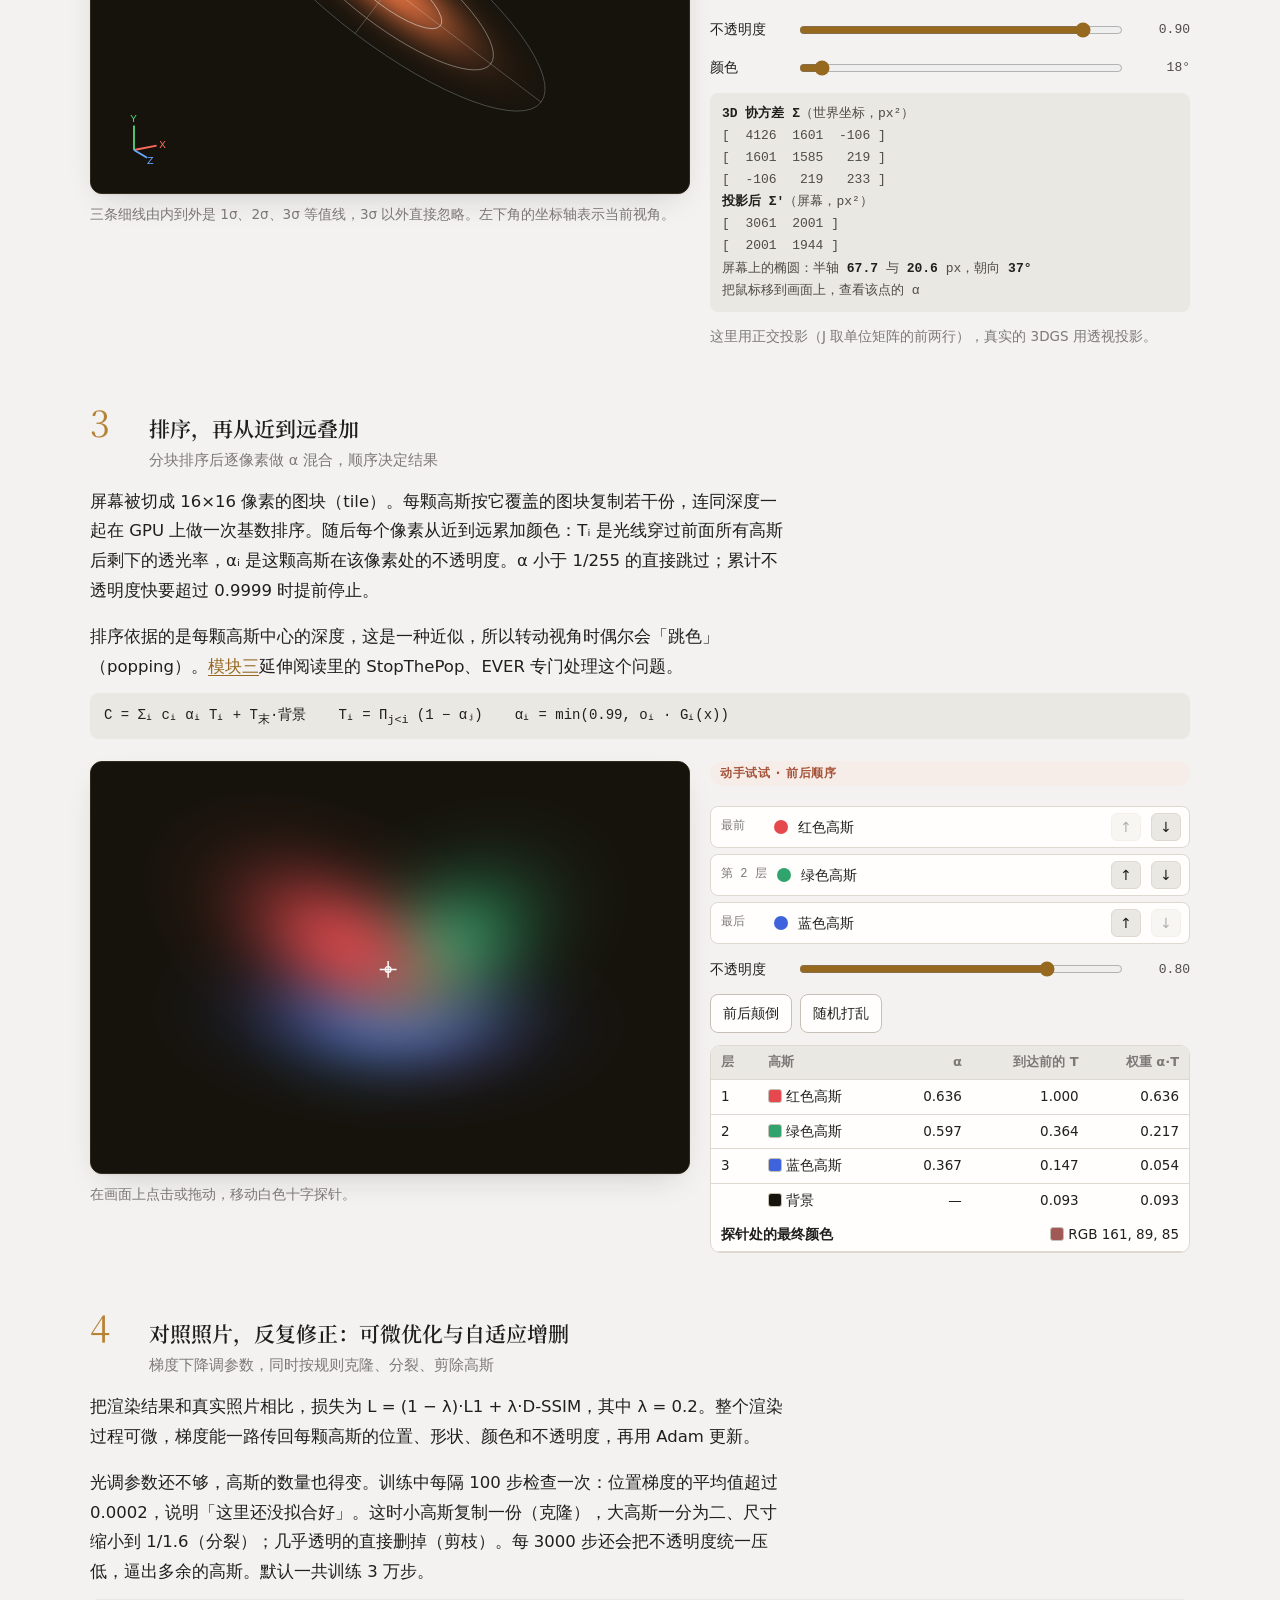
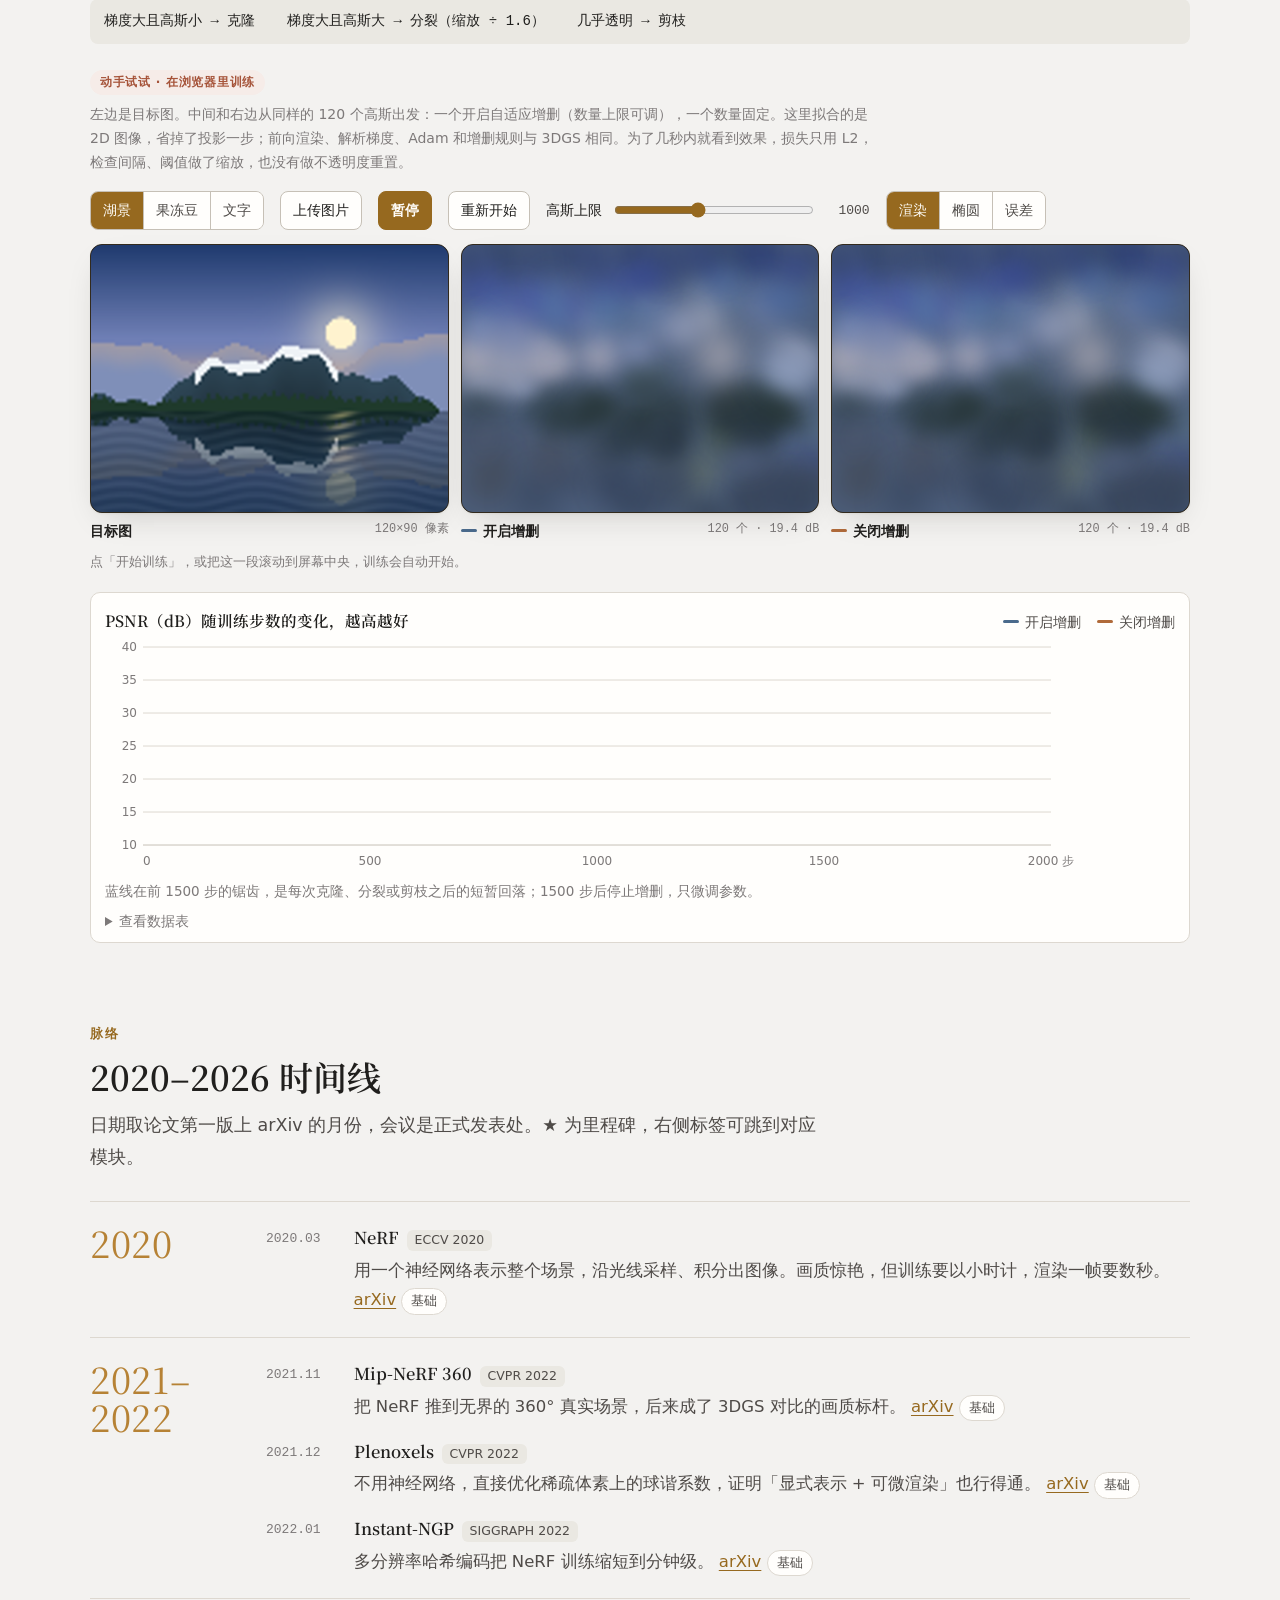
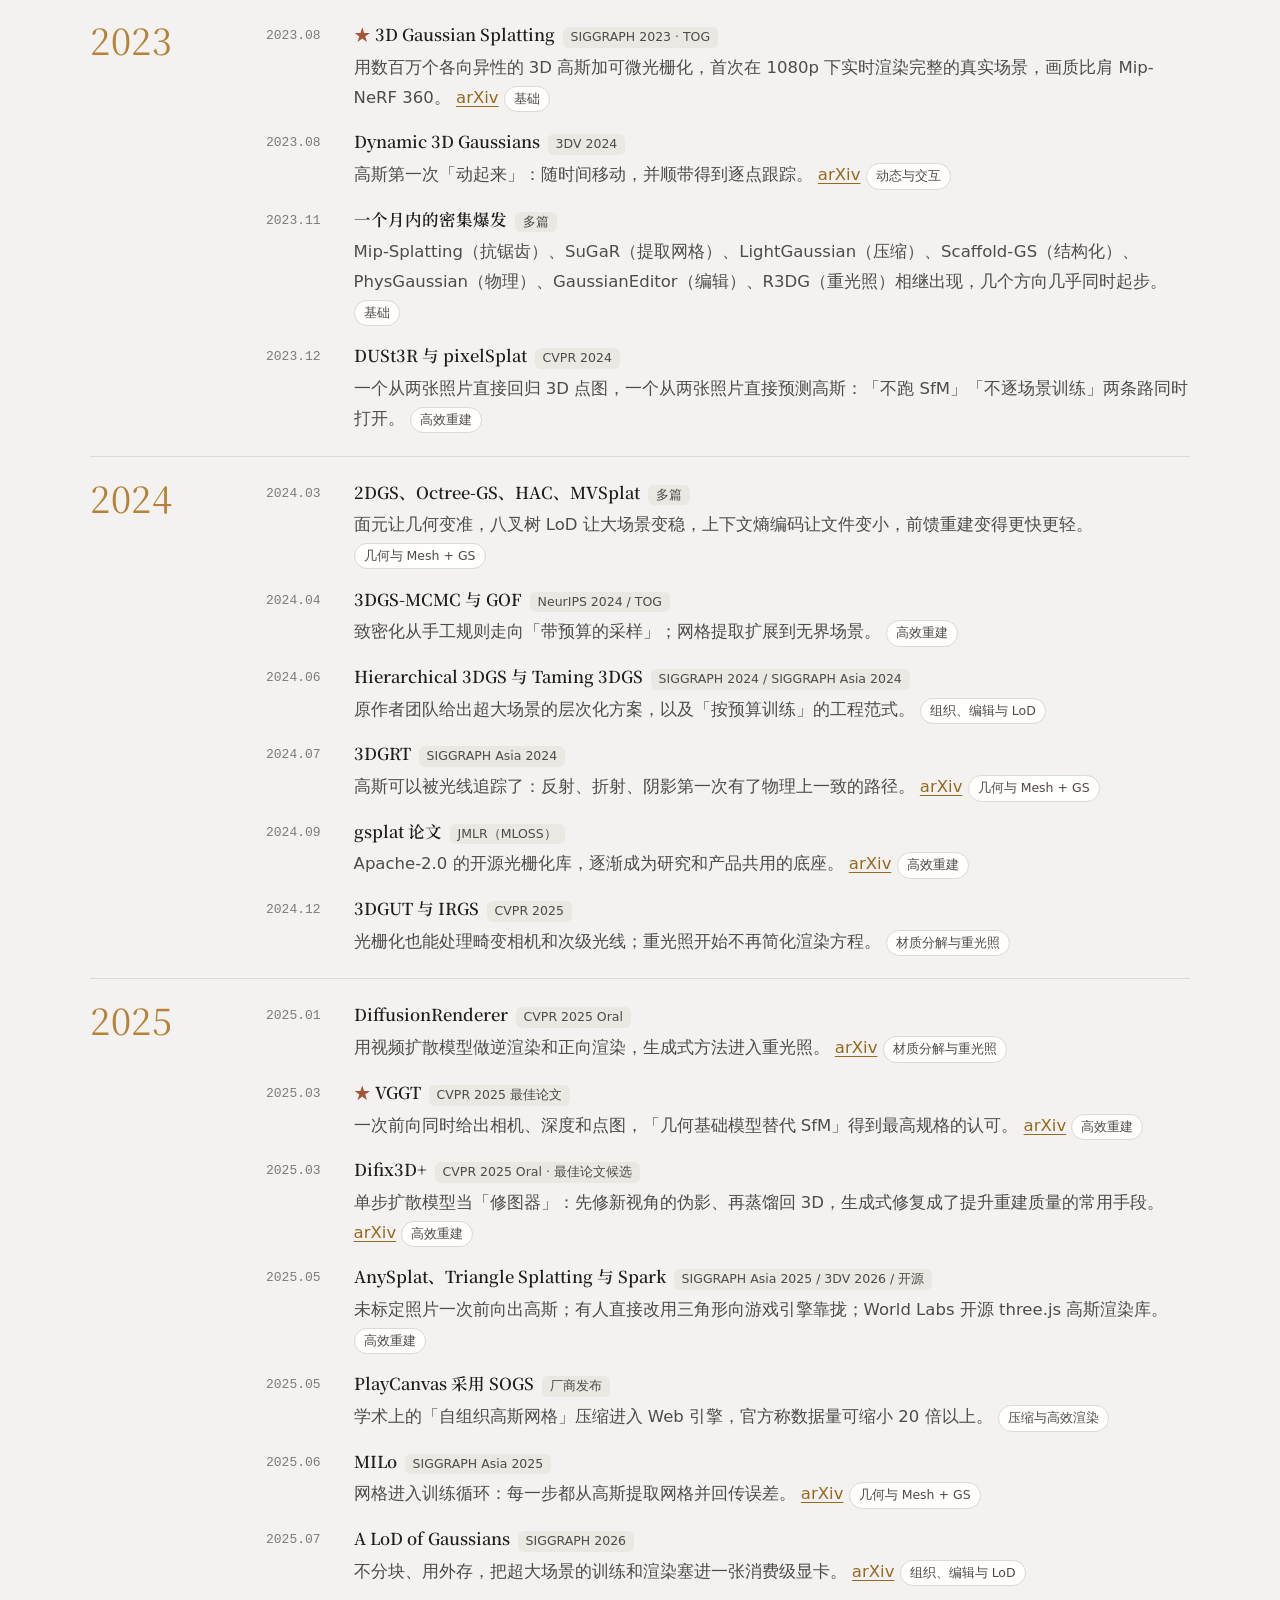
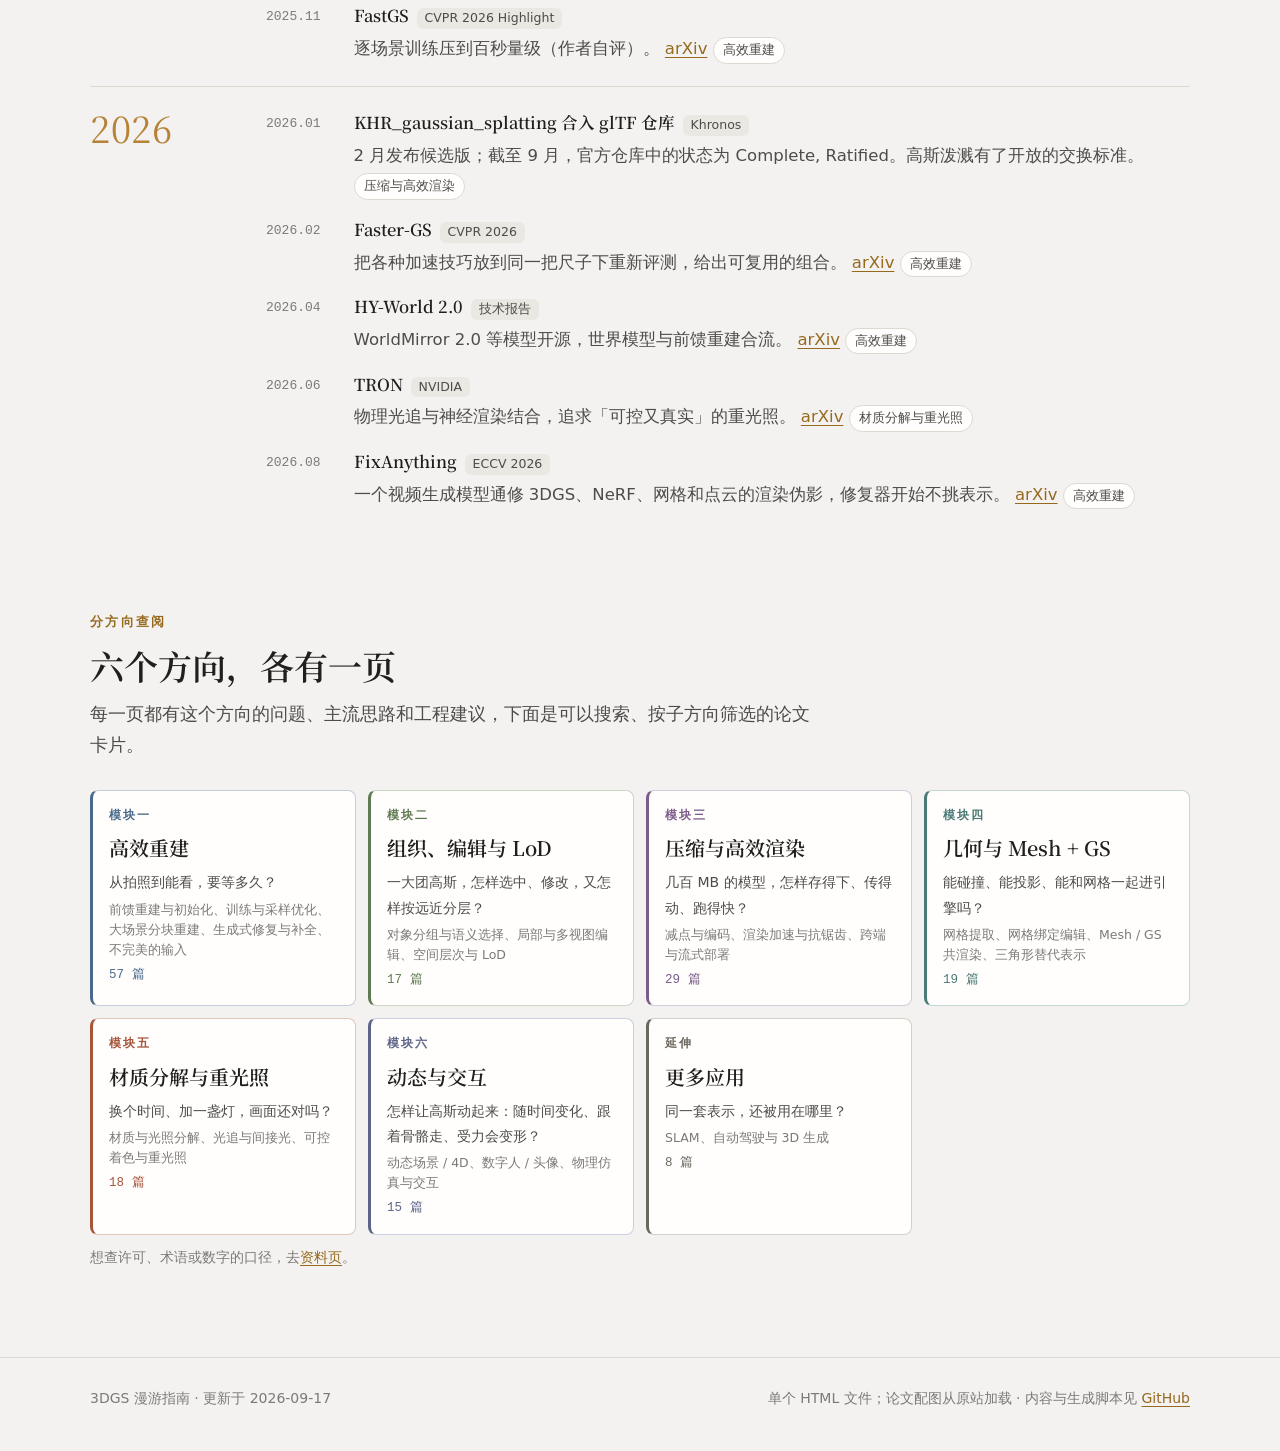
==== commit aff2ca0d: "Add a generative repair and completion sub-direction Seventeen works that use image or video diffusi" ====
--- a/index.html
+++ b/index.html
@@ -4,9 +4,9 @@
 <meta charset="utf-8">
 <meta name="viewport" content="width=device-width, initial-scale=1, viewport-fit=cover">
 <title>3DGS 漫游指南</title>
-<meta name="description" content="3D Gaussian Splatting 通俗导读：一张可点击的研究方向总览图，三个可以动手的原理小实验，以及六大模块 146 篇论文的配图卡片。">
+<meta name="description" content="3D Gaussian Splatting 通俗导读：一张可点击的研究方向总览图，三个可以动手的原理小实验，以及分成六个方向的 163 篇论文。">
 <meta property="og:title" content="3DGS 漫游指南">
-<meta property="og:description" content="3D Gaussian Splatting 通俗导读：研究方向总览、原理小实验、六大模块 146 篇论文。">
+<meta property="og:description" content="3D Gaussian Splatting 通俗导读：一张可点击的研究方向总览图，三个可以动手的原理小实验，以及分成六个方向的 163 篇论文。">
 <meta name="color-scheme" content="light dark">
 <meta name="referrer" content="no-referrer">
 <link rel="icon" href="data:image/svg+xml,%3Csvg xmlns='http://www.w3.org/2000/svg' viewBox='0 0 32 32'%3E%3Cellipse cx='12' cy='14' rx='9' ry='6' transform='rotate(-25 12 14)' fill='%23b68235' fill-opacity='.9'/%3E%3Cellipse cx='19' cy='17' rx='8' ry='5' transform='rotate(35 19 17)' fill='%23a6543a' fill-opacity='.8'/%3E%3Cellipse cx='16' cy='22' rx='7' ry='4' fill='%23d0a75a' fill-opacity='.8'/%3E%3C/svg%3E">
@@ -362,17 +362,17 @@
 /* ---------- timeline ---------- */
 .tl { display: grid; grid-template-columns: minmax(0, 1fr); }
 .tl-year { display: grid; grid-template-columns: 9.5rem minmax(0, 1fr); gap: 24px; border-top: 1px solid var(--line); padding-block: 22px; }
-.tl-year > h3 { font-family: var(--font-display); font-weight: 400; font-size: 36px; line-height: 1.05; color: var(--accent-bright); letter-spacing: .02em; font-variant-numeric: tabular-nums; }
+.tl-year > h2 { font-family: var(--font-display); font-weight: 400; font-size: 36px; line-height: 1.05; color: var(--accent-bright); letter-spacing: .02em; font-variant-numeric: tabular-nums; }
 .tl-list { list-style: none; margin: 0; padding: 0; display: grid; gap: 16px; }
 .tl-item { display: grid; grid-template-columns: 4.6rem minmax(0, 1fr); gap: 14px; }
 .tl-date { font-family: var(--font-mono); font-size: 13px; color: var(--ink-3); padding-top: 3px; font-variant-numeric: tabular-nums; }
-.tl-item h4 { display: inline; font-size: 16.5px; }
+.tl-item h3 { display: inline; font-size: 16.5px; }
 .tl-item .venue { margin-left: 8px; }
 .tl-item p { color: var(--ink-2); margin-top: 2px; }
-.tl-item.star h4::before { content: "★ "; color: var(--ember); }
+.tl-item.star h3::before { content: "★ "; color: var(--ember); }
 @media (max-width: 640px) {
   .tl-year { grid-template-columns: minmax(0, 1fr); gap: 10px; }
-  .tl-year > h3 { font-size: 28px; }
+  .tl-year > h2 { font-size: 28px; }
   .tl-item { grid-template-columns: minmax(0, 1fr); gap: 0; }
 }
 
@@ -409,6 +409,37 @@
 .m-orange { --m: var(--c-orange); --m-bg: var(--t-orange); --m-line: var(--l-orange); }
 .m-indigo { --m: var(--c-indigo); --m-bg: var(--t-indigo); --m-line: var(--l-indigo); }
 .m-slate { --m: var(--c-slate); --m-bg: var(--t-slate); --m-line: var(--l-slate); }
+
+/* ---------- multi-page chrome ---------- */
+.toc a[aria-current="page"] { background: var(--accent-soft); color: var(--accent); font-weight: 700; }
+.crumbs { display: flex; gap: 8px; align-items: baseline; font-size: 13.5px; color: var(--ink-3); }
+.crumbs a { color: var(--ink-2); text-decoration: none; }
+.crumbs a:hover { color: var(--accent); text-decoration: underline; text-underline-offset: 3px; }
+.modpage { padding-block: 22px 8px; }
+.module.solo { margin-top: 16px; padding-top: 0; border-top: 0; }
+.mod-head.solo { grid-template-columns: minmax(0, 1fr); }
+.mod-head h1 { font-size: clamp(28px, 3.4vw, 40px); font-weight: 600; }
+.mod-head h1 small { font-family: var(--font-sans); font-size: 15px; font-weight: 400; color: var(--ink-3); margin-left: 10px; }
+.modrels { display: flex; flex-wrap: wrap; gap: 8px; align-items: center; margin-top: 18px; }
+.modrels-label { font-size: 12px; font-weight: 700; letter-spacing: .16em; color: var(--ink-3); }
+.modrels .chip { display: inline-flex; gap: 6px; align-items: baseline; text-decoration: none; }
+.modrels .chip span { color: var(--ink-3); font-size: 12.5px; }
+.modrels .chip:hover { border-color: var(--m); color: var(--m); }
+.pagenav { display: grid; grid-template-columns: repeat(auto-fit, minmax(210px, 1fr)); gap: 12px; margin: 44px 0 8px; }
+.pn { display: grid; gap: 2px; padding: 12px 15px; border: 1px solid var(--line); border-radius: 8px; background: var(--surface); text-decoration: none; color: var(--ink); }
+.pn span { font-size: 12px; letter-spacing: .14em; color: var(--ink-3); }
+.pn b { font-family: var(--font-display); font-size: 17px; font-weight: 600; }
+.pn:hover { border-color: var(--accent); }
+.pn.next { text-align: right; }
+.dirlist { display: grid; grid-template-columns: repeat(auto-fit, minmax(258px, 1fr)); gap: 12px; margin-top: 18px; }
+.dircard { display: grid; gap: 4px; align-content: start; padding: 14px 16px; border: 1px solid var(--m-line);
+  border-left: 3px solid var(--m); border-radius: 8px; background: var(--surface); text-decoration: none; color: var(--ink); }
+.dircard:hover { background: var(--m-bg); }
+.dc-no { font-size: 12px; font-weight: 700; letter-spacing: .16em; color: var(--m); }
+.dc-name { font-family: var(--font-display); font-size: 20px; font-weight: 600; }
+.dc-sub { font-size: 14px; color: var(--ink-2); }
+.dc-secs { font-size: 12.5px; color: var(--ink-3); line-height: 1.6; }
+.dc-n { font-size: 12.5px; color: var(--m); font-family: var(--font-mono); }
 
 /* ---------- overview hub ---------- */
 .hub {
@@ -531,7 +562,7 @@
 .subsec { padding-block: 26px 0; }
 .sub-head { display: grid; grid-template-columns: auto minmax(0, 1fr) auto; gap: 12px; align-items: center; padding: 10px 12px; border-radius: 8px; background: var(--m-bg); border: 1px solid var(--m-line); }
 .sub-ic { width: 64px; height: 40px; color: var(--m); }
-.sub-head h4 { font-size: 19px; }
+.sub-head h2 { font-size: 19px; }
 .sub-head p { font-size: 13.5px; color: var(--ink-3); }
 .sub-count { font-size: 13px; font-family: var(--font-mono); color: var(--ink-3); white-space: nowrap; }
 .sub-note { margin-top: 10px; font-size: 14px; color: var(--ink-3); }
@@ -606,7 +637,7 @@
 .callout { margin-top: 18px; border: 1px solid var(--line); border-left: 4px solid var(--warn); background: var(--surface); border-radius: 8px; padding: 12px 16px; max-width: 52em; }
 .caveats { display: grid; grid-template-columns: repeat(auto-fit, minmax(290px, 1fr)); gap: 0 32px; }
 .caveats > div { border-top: 1px solid var(--line); padding-block: 14px; }
-.caveats h4 { margin-bottom: 4px; }
+.caveats h3 { margin-bottom: 4px; }
 .caveats p { color: var(--ink-2); font-size: 15px; }
 .glossary { display: grid; grid-template-columns: repeat(auto-fit, minmax(300px, 1fr)); gap: 0 32px; margin: 0; }
 .glossary > div { border-top: 1px solid var(--line); padding-block: 12px; }
@@ -674,6 +705,16 @@
       <path d="M29 20h7m-3-3.2 3.2 3.2-3.2 3.2" fill="none" stroke="currentColor" stroke-width="1.8" stroke-linecap="round" stroke-linejoin="round"/>
       <rect x="39" y="8" width="22" height="24" rx="2" fill="currentColor" fill-opacity=".08" stroke="currentColor" stroke-width="1.4"/>
       <circle cx="50" cy="20" r="6.5" fill="currentColor" fill-opacity=".75"/>
+    </symbol>
+    <symbol id="ic-fix" viewBox="0 0 64 40">
+      <rect x="3" y="8" width="22" height="24" rx="2" fill="currentColor" fill-opacity=".08" stroke="currentColor" stroke-width="1.2"/>
+      <path d="M3 26l6-5 4 3 5-6 7 6" fill="none" stroke="currentColor" stroke-width="1.2" stroke-dasharray="2.5 2"/>
+      <path d="M13 11h7v6h-7z" fill="none" stroke="currentColor" stroke-width="1.1" stroke-dasharray="2 1.6"/>
+      <circle cx="8" cy="15" r="2.2" fill="currentColor" fill-opacity=".3"/><circle cx="21" cy="28" r="1.6" fill="currentColor" fill-opacity=".3"/>
+      <path d="M29 20h7m-3-3.2 3.2 3.2-3.2 3.2" fill="none" stroke="currentColor" stroke-width="1.8" stroke-linecap="round" stroke-linejoin="round"/>
+      <rect x="39" y="8" width="22" height="24" rx="2" fill="currentColor" fill-opacity=".08" stroke="currentColor" stroke-width="1.4"/>
+      <path d="M39.7 31.3V26l6-5 4 3 5-6 5.6 5.2v8.1z" fill="currentColor" fill-opacity=".55"/>
+      <path d="M55.5 9.5l1 2.3 2.3 1-2.3 1-1 2.3-1-2.3-2.3-1 2.3-1z" fill="currentColor"/>
     </symbol>
     <symbol id="ic-select" viewBox="0 0 64 40">
       <ellipse cx="11" cy="25" rx="8" ry="6" fill="currentColor" fill-opacity=".22"/>
@@ -862,21 +903,21 @@
 
 <header class="topbar">
   <div class="wrap">
-    <a class="brand" href="#overview" aria-label="3DGS 漫游指南，回到总览">
+    <a class="brand" href="index.html" aria-label="3DGS 漫游指南，回到首页">
       <svg viewBox="0 0 32 32" aria-hidden="true"><ellipse cx="12" cy="14" rx="9" ry="6" transform="rotate(-25 12 14)" fill="var(--accent)" fill-opacity=".85"/><ellipse cx="19" cy="17" rx="8" ry="5" transform="rotate(35 19 17)" fill="var(--cat-2)" fill-opacity=".8"/><ellipse cx="16" cy="22" rx="7" ry="4" fill="var(--cat-4)" fill-opacity=".75"/></svg>
       <span>3DGS 漫游指南</span>
     </a>
-    <nav class="toc" aria-label="目录">
-      <a href="#overview">总览</a>
-      <a href="#intuition">直觉</a>
-      <a href="#pipeline">原理</a>
-      <a href="#modules">六大模块</a>
-      <a href="#timeline">时间线</a>
-      <a href="#ecosystem">工程生态</a>
-      <a href="#caveats">读数字</a>
-      <a href="#glossary">术语</a>
-      <a href="#errata">参考与勘误</a>
-    </nav>
+<nav class="toc" aria-label="站内导航">
+<a href="index.html" aria-current="page">首页</a>
+<a href="recon.html">重建</a>
+<a href="organize.html">组织编辑</a>
+<a href="compress.html">压缩渲染</a>
+<a href="geometry.html">几何网格</a>
+<a href="relight.html">材质光照</a>
+<a href="dynamic.html">动态交互</a>
+<a href="apps.html">更多应用</a>
+<a href="refs.html">资料</a>
+</nav>
     <button id="theme-toggle" class="theme" type="button">
       <svg width="14" height="14" viewBox="0 0 16 16" aria-hidden="true"><circle cx="8" cy="8" r="6.5" fill="none" stroke="currentColor"/><path d="M8 1.5a6.5 6.5 0 0 1 0 13z" fill="currentColor"/></svg>
       <span class="label">跟随系统</span>
@@ -891,19 +932,19 @@
     <p class="eyebrow">3D Gaussian Splatting · 通俗导读 · 2020–2026</p>
     <h1>3DGS 研究方向与技术关联</h1>
     <p class="overview-sub">重建 × 提速 · 编辑 × LoD · 几何 × 重光照</p>
-    <p class="lede">六个模块覆盖 146 篇论文与工具，其中 83 篇是各方向的代表作。点模块或子模块跳到对应章节，点论文名直达它的配图卡片；方块之间的箭头标出了技术上的关联。</p>
-<div class="hub" role="navigation" aria-label="研究方向总览"><div class="hub-mod m-blue" style="grid-area:a"><a class="hub-title" href="#m-recon"><span class="hub-no">1</span><span class="hub-name">高效重建</span><small>重建 × 提速 · 40 篇</small></a><div class="hub-sec"><a class="hub-sec-link" href="#s-recon-ff"><svg class="hub-ic" aria-hidden="true"><use href="#ic-ff"/></svg><span><b>前馈重建与初始化</b><small>未标定图像 → 位姿 / 深度 / 高斯</small></span></a><p class="hub-papers"><a href="#p-anysplat">AnySplat</a><a href="#p-instantsplat">InstantSplat</a><a href="#p-worldmirror-2-0">WorldMirror 2.0</a></p></div><div class="hub-sec"><a class="hub-sec-link" href="#s-recon-train"><svg class="hub-ic" aria-hidden="true"><use href="#ic-train"/></svg><span><b>训练与采样优化</b><small>预算致密化 / 高效反传 / MCMC</small></span></a><p class="hub-papers"><a href="#p-taming-3dgs">Taming 3DGS</a><a href="#p-faster-gs">Faster-GS</a><a href="#p-3dgs-mcmc">3DGS-MCMC</a></p></div><div class="hub-sec"><a class="hub-sec-link" href="#s-recon-large"><svg class="hub-ic" aria-hidden="true"><use href="#ic-blocks"/></svg><span><b>大场景分块重建</b><small>空间分块 / 并行训练</small></span></a><p class="hub-papers"><a href="#p-vastgaussian">VastGaussian</a><a href="#p-citygaussian">CityGaussian</a></p></div><a class="hub-more" href="#s-recon-input">延伸：不完美的输入</a><p class="hub-rels"><span>→ <a href="#m-organize">组织、编辑与 LoD</a>（高斯场景）</span><span>→ <a href="#m-geometry">几何与 Mesh + GS</a>（几何提取）</span></p></div><div class="hub-mod m-green" style="grid-area:b"><a class="hub-title" href="#m-organize"><span class="hub-no">2</span><span class="hub-name">组织、编辑与 LoD</span><small>空间分层 ↔ 对象分组 · 17 篇</small></a><div class="hub-sec"><a class="hub-sec-link" href="#s-org-select"><svg class="hub-ic" aria-hidden="true"><use href="#ic-select"/></svg><span><b>对象分组与语义选择</b><small>实例分组 / 开放词汇查询</small></span></a><p class="hub-papers"><a href="#p-gaussian-grouping">Gaussian Grouping</a><a href="#p-langsplat">LangSplat</a></p></div><div class="hub-sec"><a class="hub-sec-link" href="#s-org-edit"><svg class="hub-ic" aria-hidden="true"><use href="#ic-edit"/></svg><span><b>局部与多视图编辑</b><small>对象修改 / 多视图一致 / 交互清理</small></span></a><p class="hub-papers"><a href="#p-gaussianeditor">GaussianEditor</a><a href="#p-dge">DGE</a><a href="#p-splatshop">Splatshop</a></p></div><div class="hub-sec"><a class="hub-sec-link" href="#s-org-lod"><svg class="hub-ic" aria-hidden="true"><use href="#ic-lod"/></svg><span><b>空间层次与 LoD</b><small>分块 / 分层 / 按视点选级</small></span></a><p class="hub-papers"><a href="#p-octree-gs">Octree-GS</a><a href="#p-hierarchical-3dgs">Hierarchical 3DGS</a></p></div><p class="hub-rels"><span>← <a href="#m-recon">高效重建</a>（高斯场景）</span><span>→ <a href="#m-compress">压缩与高效渲染</a>（LoD / 按需调度）</span><span>← <a href="#m-geometry">几何与 Mesh + GS</a>（网格绑定）</span><span>→ <a href="#m-relight">材质分解与重光照</a>（材质编辑）</span></p></div><div class="hub-mod m-purple" style="grid-area:c"><a class="hub-title" href="#m-compress"><span class="hub-no">3</span><span class="hub-name">压缩与高效渲染</span><small>减点 / 码率 / 渲染分别优化 · 29 篇</small></a><div class="hub-sec"><a class="hub-sec-link" href="#s-cmp-code"><svg class="hub-ic" aria-hidden="true"><use href="#ic-codec"/></svg><span><b>减点与编码</b><small>高斯数量 / 存储码率</small></span></a><p class="hub-papers"><a href="#p-lightgaussian">LightGaussian</a><a href="#p-maskgaussian">MaskGaussian</a><a href="#p-hac-2">HAC++</a></p></div><div class="hub-sec"><a class="hub-sec-link" href="#s-cmp-render"><svg class="hub-ic" aria-hidden="true"><use href="#ic-render"/></svg><span><b>渲染加速与抗锯齿</b><small>GPU 优化 / 多尺度滤波</small></span></a><p class="hub-papers"><a href="#p-flashgs">FlashGS</a><a href="#p-mip-splatting">Mip-Splatting</a></p></div><div class="hub-sec"><a class="hub-sec-link" href="#s-cmp-deploy"><svg class="hub-ic" aria-hidden="true"><use href="#ic-deploy"/></svg><span><b>跨端与流式部署</b><small>按需加载 / 浏览器 / 引擎</small></span></a><p class="hub-papers"><a href="#p-spark">Spark</a><a href="#p-sogs">SOGS</a><a href="#p-spz">SPZ</a></p></div><p class="hub-rels"><span>← <a href="#m-organize">组织、编辑与 LoD</a>（LoD / 按需调度）</span><span>← <a href="#m-dynamic">动态与交互</a>（动态呈现）</span></p></div><div class="hub-mod m-teal" style="grid-area:d"><a class="hub-title" href="#m-geometry"><span class="hub-no">4</span><span class="hub-name">几何与 Mesh + GS</span><small>几何提取 / 网格绑定 / 混合渲染 · 19 篇</small></a><div class="hub-sec"><a class="hub-sec-link" href="#s-geo-mesh"><svg class="hub-ic" aria-hidden="true"><use href="#ic-mesh"/></svg><span><b>网格提取</b><small>几何约束 / 深度法线 / 表面提取</small></span></a><p class="hub-papers"><a href="#p-2dgs">2DGS</a><a href="#p-pgsr">PGSR</a><a href="#p-rade-gs">RaDe-GS</a><a href="#p-milo">MILo</a></p></div><div class="hub-sec"><a class="hub-sec-link" href="#s-geo-bind"><svg class="hub-ic" aria-hidden="true"><use href="#ic-bind"/></svg><span><b>网格绑定编辑</b><small>网格驱动高斯形变</small></span></a><p class="hub-papers"><a href="#p-sugar">SuGaR</a><a href="#p-gaussian-frosting">Gaussian Frosting</a></p></div><div class="hub-sec"><a class="hub-sec-link" href="#s-geo-hybrid"><svg class="hub-ic" aria-hidden="true"><use href="#ic-hybrid"/></svg><span><b>Mesh / GS 共渲染</b><small>光栅化 / 光追 / 深度与遮挡</small></span></a><p class="hub-papers"><a href="#p-3dgrt">3DGRT</a><a href="#p-3dgut">3DGUT</a><a href="#p-3dgrut">3DGRUT</a></p></div><div class="hub-sec"><a class="hub-sec-link" href="#s-geo-tri"><svg class="hub-ic" aria-hidden="true"><use href="#ic-tri"/></svg><span><b>三角形替代表示</b><small>以三角形或网格替代高斯</small></span></a><p class="hub-papers"><a href="#p-triangle-splatting">Triangle Splatting+</a><a href="#p-meshsplatting">MeshSplatting</a></p></div><p class="hub-rels"><span>← <a href="#m-recon">高效重建</a>（几何提取）</span><span>→ <a href="#m-organize">组织、编辑与 LoD</a>（网格绑定）</span><span>→ <a href="#m-relight">材质分解与重光照</a>（法线 / 可见性）</span></p></div><div class="hub-mod m-orange" style="grid-area:e"><a class="hub-title" href="#m-relight"><span class="hub-no">5</span><span class="hub-name">材质分解与重光照</span><small>材质 / 光照 / 可见性 · 18 篇</small></a><div class="hub-sec"><a class="hub-sec-link" href="#s-rl-decomp"><svg class="hub-ic" aria-hidden="true"><use href="#ic-decomp"/></svg><span><b>材质与光照分解</b><small>几何 / 材质 / 光照 / 可见性</small></span></a><p class="hub-papers"><a href="#p-gaussianshader">GaussianShader</a><a href="#p-gs-ir">GS-IR</a></p></div><div class="hub-sec"><a class="hub-sec-link" href="#s-rl-trace"><svg class="hub-ic" aria-hidden="true"><use href="#ic-trace"/></svg><span><b>光追与间接光</b><small>遮挡 / 互反射 / 多跳光传输</small></span></a><p class="hub-papers"><a href="#p-r3dg">R3DG</a><a href="#p-irgs">IRGS</a><a href="#p-eag-pt">EAG-PT</a></p></div><div class="hub-sec"><a class="hub-sec-link" href="#s-rl-shade"><svg class="hub-ic" aria-hidden="true"><use href="#ic-shade"/></svg><span><b>可控着色与重光照</b><small>延迟着色 / 预计算 / 神经渲染</small></span></a><p class="hub-papers"><a href="#p-gi-gs">GI-GS</a><a href="#p-prtgs">PRTGS</a><a href="#p-tron">TRON</a></p></div><p class="hub-rels"><span>← <a href="#m-organize">组织、编辑与 LoD</a>（材质编辑）</span><span>← <a href="#m-geometry">几何与 Mesh + GS</a>（法线 / 可见性）</span></p></div><div class="hub-mod m-indigo" style="grid-area:f"><a class="hub-title" href="#m-dynamic"><span class="hub-no">6</span><span class="hub-name">动态与交互</span><small>时序 / 骨骼 / 物理 · 15 篇</small></a><div class="hub-sec"><a class="hub-sec-link" href="#s-dyn-4d"><svg class="hub-ic" aria-hidden="true"><use href="#ic-motion"/></svg><span><b>动态场景 / 4D</b><small>时序跟踪 / 形变场 / 时空高斯</small></span></a><p class="hub-papers"><a href="#p-4d-gs">4D-GS</a><a href="#p-sc-gs">SC-GS</a><a href="#p-stg">STG</a></p></div><div class="hub-sec"><a class="hub-sec-link" href="#s-dyn-avatar"><svg class="hub-ic" aria-hidden="true"><use href="#ic-avatar"/></svg><span><b>数字人 / 头像</b><small>模板绑定 / 骨骼与表情驱动</small></span></a><p class="hub-papers"><a href="#p-gaussianavatars">GaussianAvatars</a><a href="#p-gauhuman">GauHuman</a><a href="#p-gart">GART</a></p></div><div class="hub-sec"><a class="hub-sec-link" href="#s-dyn-phys"><svg class="hub-ic" aria-hidden="true"><use href="#ic-physics"/></svg><span><b>物理仿真与交互</b><small>材料属性 / 力学求解 / 实时交互</small></span></a><p class="hub-papers"><a href="#p-physgaussian">PhysGaussian</a><a href="#p-vr-gs">VR-GS</a></p></div><p class="hub-rels"><span>→ <a href="#m-compress">压缩与高效渲染</a>（动态呈现）</span></p></div><div class="rel rel-h" style="grid-area:r1;--from:var(--c-blue);--to:var(--c-green)" title="高效重建 → 组织、编辑与 LoD"><span class="rel-line"></span><span class="rel-label">高斯场景</span></div><div class="rel rel-h" style="grid-area:r2;--from:var(--c-green);--to:var(--c-purple)" title="组织、编辑与 LoD → 压缩与高效渲染"><span class="rel-line"></span><span class="rel-label">LoD / 按需调度</span></div><div class="rel rel-down" style="grid-area:r3;--from:var(--c-blue);--to:var(--c-teal)" title="高效重建 → 几何与 Mesh + GS"><span class="rel-line"></span><span class="rel-label">几何提取</span></div><div class="rel rel-diag" style="grid-area:r4;--from:var(--c-teal);--to:var(--c-green)" title="几何与 Mesh + GS → 组织、编辑与 LoD"><svg class="rel-diag" viewBox="0 0 76 56" aria-hidden="true"><path d="M8 50 L66 8" stroke-dasharray="5 4"/><path d="M56 8 H66 V18" /></svg><span class="rel-label">网格绑定</span></div><div class="rel rel-both" style="grid-area:r5;--from:var(--c-green);--to:var(--c-orange)" title="组织、编辑与 LoD → 材质分解与重光照"><span class="rel-line"></span><span class="rel-label">材质编辑</span></div><div class="rel rel-h" style="grid-area:r6;--from:var(--c-teal);--to:var(--c-orange)" title="几何与 Mesh + GS → 材质分解与重光照"><span class="rel-line"></span><span class="rel-label">法线 / 可见性</span></div><div class="rel rel-up" style="grid-area:r7;--from:var(--c-indigo);--to:var(--c-purple)" title="动态与交互 → 压缩与高效渲染"><span class="rel-line"></span><span class="rel-label">动态呈现</span></div></div>
+    <p class="lede">六个模块覆盖 163 篇论文与工具，其中 95 篇是各方向的代表作。每个方向都有独立的一页：点模块名进它的专页，点子模块或论文名直达那一节的卡片；方块之间的箭头标出了技术上的关联。</p>
+<div class="hub" role="navigation" aria-label="研究方向总览"><div class="hub-mod m-blue" style="grid-area:a"><a class="hub-title" href="recon.html"><span class="hub-no">1</span><span class="hub-name">高效重建</span><small>重建 × 提速 · 57 篇</small></a><div class="hub-sec"><a class="hub-sec-link" href="recon.html#s-recon-ff"><svg class="hub-ic" aria-hidden="true"><use href="#ic-ff"/></svg><span><b>前馈重建与初始化</b><small>未标定图像 → 位姿 / 深度 / 高斯</small></span></a><p class="hub-papers"><a href="recon.html#p-anysplat">AnySplat</a><a href="recon.html#p-instantsplat">InstantSplat</a><a href="recon.html#p-worldmirror-2-0">WorldMirror 2.0</a></p></div><div class="hub-sec"><a class="hub-sec-link" href="recon.html#s-recon-train"><svg class="hub-ic" aria-hidden="true"><use href="#ic-train"/></svg><span><b>训练与采样优化</b><small>预算致密化 / 高效反传 / MCMC</small></span></a><p class="hub-papers"><a href="recon.html#p-taming-3dgs">Taming 3DGS</a><a href="recon.html#p-faster-gs">Faster-GS</a><a href="recon.html#p-3dgs-mcmc">3DGS-MCMC</a></p></div><div class="hub-sec"><a class="hub-sec-link" href="recon.html#s-recon-large"><svg class="hub-ic" aria-hidden="true"><use href="#ic-blocks"/></svg><span><b>大场景分块重建</b><small>空间分块 / 并行训练</small></span></a><p class="hub-papers"><a href="recon.html#p-vastgaussian">VastGaussian</a><a href="recon.html#p-citygaussian">CityGaussian</a></p></div><div class="hub-sec"><a class="hub-sec-link" href="recon.html#s-recon-fix"><svg class="hub-ic" aria-hidden="true"><use href="#ic-fix"/></svg><span><b>生成式修复与补全</b><small>扩散 / 视频先验修伪影、补空洞</small></span></a><p class="hub-papers"><a href="recon.html#p-difix3d">Difix3D+</a><a href="recon.html#p-3dgs-enhancer">3DGS-Enhancer</a><a href="recon.html#p-fixanything">FixAnything</a></p></div><a class="hub-more" href="recon.html#s-recon-input">延伸：不完美的输入</a><p class="hub-rels"><span>→ <a href="organize.html">组织、编辑与 LoD</a>（高斯场景）</span><span>→ <a href="geometry.html">几何与 Mesh + GS</a>（几何提取）</span></p></div><div class="hub-mod m-green" style="grid-area:b"><a class="hub-title" href="organize.html"><span class="hub-no">2</span><span class="hub-name">组织、编辑与 LoD</span><small>空间分层 ↔ 对象分组 · 17 篇</small></a><div class="hub-sec"><a class="hub-sec-link" href="organize.html#s-org-select"><svg class="hub-ic" aria-hidden="true"><use href="#ic-select"/></svg><span><b>对象分组与语义选择</b><small>实例分组 / 开放词汇查询</small></span></a><p class="hub-papers"><a href="organize.html#p-gaussian-grouping">Gaussian Grouping</a><a href="organize.html#p-langsplat">LangSplat</a></p></div><div class="hub-sec"><a class="hub-sec-link" href="organize.html#s-org-edit"><svg class="hub-ic" aria-hidden="true"><use href="#ic-edit"/></svg><span><b>局部与多视图编辑</b><small>对象修改 / 多视图一致 / 交互清理</small></span></a><p class="hub-papers"><a href="organize.html#p-gaussianeditor">GaussianEditor</a><a href="organize.html#p-dge">DGE</a><a href="organize.html#p-splatshop">Splatshop</a></p></div><div class="hub-sec"><a class="hub-sec-link" href="organize.html#s-org-lod"><svg class="hub-ic" aria-hidden="true"><use href="#ic-lod"/></svg><span><b>空间层次与 LoD</b><small>分块 / 分层 / 按视点选级</small></span></a><p class="hub-papers"><a href="organize.html#p-octree-gs">Octree-GS</a><a href="organize.html#p-hierarchical-3dgs">Hierarchical 3DGS</a></p></div><p class="hub-rels"><span>← <a href="recon.html">高效重建</a>（高斯场景）</span><span>→ <a href="compress.html">压缩与高效渲染</a>（LoD / 按需调度）</span><span>← <a href="geometry.html">几何与 Mesh + GS</a>（网格绑定）</span><span>→ <a href="relight.html">材质分解与重光照</a>（材质编辑）</span></p></div><div class="hub-mod m-purple" style="grid-area:c"><a class="hub-title" href="compress.html"><span class="hub-no">3</span><span class="hub-name">压缩与高效渲染</span><small>减点 / 码率 / 渲染分别优化 · 29 篇</small></a><div class="hub-sec"><a class="hub-sec-link" href="compress.html#s-cmp-code"><svg class="hub-ic" aria-hidden="true"><use href="#ic-codec"/></svg><span><b>减点与编码</b><small>高斯数量 / 存储码率</small></span></a><p class="hub-papers"><a href="compress.html#p-lightgaussian">LightGaussian</a><a href="compress.html#p-maskgaussian">MaskGaussian</a><a href="compress.html#p-hac-2">HAC++</a></p></div><div class="hub-sec"><a class="hub-sec-link" href="compress.html#s-cmp-render"><svg class="hub-ic" aria-hidden="true"><use href="#ic-render"/></svg><span><b>渲染加速与抗锯齿</b><small>GPU 优化 / 多尺度滤波</small></span></a><p class="hub-papers"><a href="compress.html#p-flashgs">FlashGS</a><a href="compress.html#p-mip-splatting">Mip-Splatting</a></p></div><div class="hub-sec"><a class="hub-sec-link" href="compress.html#s-cmp-deploy"><svg class="hub-ic" aria-hidden="true"><use href="#ic-deploy"/></svg><span><b>跨端与流式部署</b><small>按需加载 / 浏览器 / 引擎</small></span></a><p class="hub-papers"><a href="compress.html#p-spark">Spark</a><a href="compress.html#p-sogs">SOGS</a><a href="compress.html#p-spz">SPZ</a></p></div><p class="hub-rels"><span>← <a href="organize.html">组织、编辑与 LoD</a>（LoD / 按需调度）</span><span>← <a href="dynamic.html">动态与交互</a>（动态呈现）</span></p></div><div class="hub-mod m-teal" style="grid-area:d"><a class="hub-title" href="geometry.html"><span class="hub-no">4</span><span class="hub-name">几何与 Mesh + GS</span><small>几何提取 / 网格绑定 / 混合渲染 · 19 篇</small></a><div class="hub-sec"><a class="hub-sec-link" href="geometry.html#s-geo-mesh"><svg class="hub-ic" aria-hidden="true"><use href="#ic-mesh"/></svg><span><b>网格提取</b><small>几何约束 / 深度法线 / 表面提取</small></span></a><p class="hub-papers"><a href="geometry.html#p-2dgs">2DGS</a><a href="geometry.html#p-pgsr">PGSR</a><a href="geometry.html#p-rade-gs">RaDe-GS</a><a href="geometry.html#p-milo">MILo</a></p></div><div class="hub-sec"><a class="hub-sec-link" href="geometry.html#s-geo-bind"><svg class="hub-ic" aria-hidden="true"><use href="#ic-bind"/></svg><span><b>网格绑定编辑</b><small>网格驱动高斯形变</small></span></a><p class="hub-papers"><a href="geometry.html#p-sugar">SuGaR</a><a href="geometry.html#p-gaussian-frosting">Gaussian Frosting</a></p></div><div class="hub-sec"><a class="hub-sec-link" href="geometry.html#s-geo-hybrid"><svg class="hub-ic" aria-hidden="true"><use href="#ic-hybrid"/></svg><span><b>Mesh / GS 共渲染</b><small>光栅化 / 光追 / 深度与遮挡</small></span></a><p class="hub-papers"><a href="geometry.html#p-3dgrt">3DGRT</a><a href="geometry.html#p-3dgut">3DGUT</a><a href="geometry.html#p-3dgrut">3DGRUT</a></p></div><div class="hub-sec"><a class="hub-sec-link" href="geometry.html#s-geo-tri"><svg class="hub-ic" aria-hidden="true"><use href="#ic-tri"/></svg><span><b>三角形替代表示</b><small>以三角形或网格替代高斯</small></span></a><p class="hub-papers"><a href="geometry.html#p-triangle-splatting">Triangle Splatting+</a><a href="geometry.html#p-meshsplatting">MeshSplatting</a></p></div><p class="hub-rels"><span>← <a href="recon.html">高效重建</a>（几何提取）</span><span>→ <a href="organize.html">组织、编辑与 LoD</a>（网格绑定）</span><span>→ <a href="relight.html">材质分解与重光照</a>（法线 / 可见性）</span></p></div><div class="hub-mod m-orange" style="grid-area:e"><a class="hub-title" href="relight.html"><span class="hub-no">5</span><span class="hub-name">材质分解与重光照</span><small>材质 / 光照 / 可见性 · 18 篇</small></a><div class="hub-sec"><a class="hub-sec-link" href="relight.html#s-rl-decomp"><svg class="hub-ic" aria-hidden="true"><use href="#ic-decomp"/></svg><span><b>材质与光照分解</b><small>几何 / 材质 / 光照 / 可见性</small></span></a><p class="hub-papers"><a href="relight.html#p-gaussianshader">GaussianShader</a><a href="relight.html#p-gs-ir">GS-IR</a></p></div><div class="hub-sec"><a class="hub-sec-link" href="relight.html#s-rl-trace"><svg class="hub-ic" aria-hidden="true"><use href="#ic-trace"/></svg><span><b>光追与间接光</b><small>遮挡 / 互反射 / 多跳光传输</small></span></a><p class="hub-papers"><a href="relight.html#p-r3dg">R3DG</a><a href="relight.html#p-irgs">IRGS</a><a href="relight.html#p-eag-pt">EAG-PT</a></p></div><div class="hub-sec"><a class="hub-sec-link" href="relight.html#s-rl-shade"><svg class="hub-ic" aria-hidden="true"><use href="#ic-shade"/></svg><span><b>可控着色与重光照</b><small>延迟着色 / 预计算 / 神经渲染</small></span></a><p class="hub-papers"><a href="relight.html#p-gi-gs">GI-GS</a><a href="relight.html#p-prtgs">PRTGS</a><a href="relight.html#p-tron">TRON</a></p></div><p class="hub-rels"><span>← <a href="organize.html">组织、编辑与 LoD</a>（材质编辑）</span><span>← <a href="geometry.html">几何与 Mesh + GS</a>（法线 / 可见性）</span></p></div><div class="hub-mod m-indigo" style="grid-area:f"><a class="hub-title" href="dynamic.html"><span class="hub-no">6</span><span class="hub-name">动态与交互</span><small>时序 / 骨骼 / 物理 · 15 篇</small></a><div class="hub-sec"><a class="hub-sec-link" href="dynamic.html#s-dyn-4d"><svg class="hub-ic" aria-hidden="true"><use href="#ic-motion"/></svg><span><b>动态场景 / 4D</b><small>时序跟踪 / 形变场 / 时空高斯</small></span></a><p class="hub-papers"><a href="dynamic.html#p-4d-gs">4D-GS</a><a href="dynamic.html#p-sc-gs">SC-GS</a><a href="dynamic.html#p-stg">STG</a></p></div><div class="hub-sec"><a class="hub-sec-link" href="dynamic.html#s-dyn-avatar"><svg class="hub-ic" aria-hidden="true"><use href="#ic-avatar"/></svg><span><b>数字人 / 头像</b><small>模板绑定 / 骨骼与表情驱动</small></span></a><p class="hub-papers"><a href="dynamic.html#p-gaussianavatars">GaussianAvatars</a><a href="dynamic.html#p-gauhuman">GauHuman</a><a href="dynamic.html#p-gart">GART</a></p></div><div class="hub-sec"><a class="hub-sec-link" href="dynamic.html#s-dyn-phys"><svg class="hub-ic" aria-hidden="true"><use href="#ic-physics"/></svg><span><b>物理仿真与交互</b><small>材料属性 / 力学求解 / 实时交互</small></span></a><p class="hub-papers"><a href="dynamic.html#p-physgaussian">PhysGaussian</a><a href="dynamic.html#p-vr-gs">VR-GS</a></p></div><p class="hub-rels"><span>→ <a href="compress.html">压缩与高效渲染</a>（动态呈现）</span></p></div><div class="rel rel-h" style="grid-area:r1;--from:var(--c-blue);--to:var(--c-green)" title="高效重建 → 组织、编辑与 LoD"><span class="rel-line"></span><span class="rel-label">高斯场景</span></div><div class="rel rel-h" style="grid-area:r2;--from:var(--c-green);--to:var(--c-purple)" title="组织、编辑与 LoD → 压缩与高效渲染"><span class="rel-line"></span><span class="rel-label">LoD / 按需调度</span></div><div class="rel rel-down" style="grid-area:r3;--from:var(--c-blue);--to:var(--c-teal)" title="高效重建 → 几何与 Mesh + GS"><span class="rel-line"></span><span class="rel-label">几何提取</span></div><div class="rel rel-diag" style="grid-area:r4;--from:var(--c-teal);--to:var(--c-green)" title="几何与 Mesh + GS → 组织、编辑与 LoD"><svg class="rel-diag" viewBox="0 0 76 56" aria-hidden="true"><path d="M8 50 L66 8" stroke-dasharray="5 4"/><path d="M56 8 H66 V18" /></svg><span class="rel-label">网格绑定</span></div><div class="rel rel-both" style="grid-area:r5;--from:var(--c-green);--to:var(--c-orange)" title="组织、编辑与 LoD → 材质分解与重光照"><span class="rel-line"></span><span class="rel-label">材质编辑</span></div><div class="rel rel-h" style="grid-area:r6;--from:var(--c-teal);--to:var(--c-orange)" title="几何与 Mesh + GS → 材质分解与重光照"><span class="rel-line"></span><span class="rel-label">法线 / 可见性</span></div><div class="rel rel-up" style="grid-area:r7;--from:var(--c-indigo);--to:var(--c-purple)" title="动态与交互 → 压缩与高效渲染"><span class="rel-line"></span><span class="rel-label">动态呈现</span></div></div>
     <div class="hub-foot">
       <span class="hub-foot-label">先打基础</span>
       <a href="#intuition">3DGS 是什么</a>
       <a href="#pipeline">原理四步 · 三个小实验</a>
       <a href="#timeline">2020–2026 时间线</a>
       <span class="hub-foot-label">再看落地</span>
-      <a href="#m-apps">更多应用</a>
-      <a href="#ecosystem">工程生态与许可</a>
-      <a href="#caveats">读数字的口径</a>
-      <a href="#glossary">术语表</a>
-      <a href="#errata">参考与勘误</a>
+      <a href="apps.html">更多应用</a>
+      <a href="refs.html#ecosystem">工程生态与许可</a>
+      <a href="refs.html#caveats">读数字的口径</a>
+      <a href="refs.html#glossary">术语表</a>
+      <a href="refs.html#errata">参考与勘误</a>
     </div>
   </div>
 </section>
@@ -929,7 +970,7 @@
     <ul class="facts">
       <li><b>2023 年 8 月</b><span>原论文发表于 SIGGRAPH 2023（ACM TOG 42(4)）</span></li>
       <li><b>1080p 实时</b><span>原文：真实场景新视角合成 ≥ 30 fps</span></li>
-      <li><b>146 篇</b><span>六大模块加延伸应用，其中 21 篇标为里程碑</span></li>
+      <li><b>163 篇</b><span>六大模块加延伸应用，其中 22 篇标为里程碑</span></li>
     </ul>
 
     <div class="two" style="margin-top:44px">
@@ -949,7 +990,7 @@
           <li><i style="background:var(--cat-4)"></i><span><b>1</b> 不透明度</span></li>
           <li><i style="background:var(--cat-5)"></i><span><b>48</b> 颜色（3 阶球谐）</span></li>
         </ul>
-        <p class="small" style="margin-top:12px">颜色占了 48 个：其中 3 个是基础色，另外 45 个负责「换个方向看，颜色会变」，比如高光。每颗约 236 字节，几百万颗就是几百 MB，所以<a href="#s-cmp-code">压缩</a>第一刀往往砍在球谐上。</p>
+        <p class="small" style="margin-top:12px">颜色占了 48 个：其中 3 个是基础色，另外 45 个负责「换个方向看，颜色会变」，比如高光。每颗约 236 字节，几百万颗就是几百 MB，所以<a href="compress.html#s-cmp-code">压缩</a>第一刀往往砍在球谐上。</p>
       </aside>
     </div>
 
@@ -1004,7 +1045,7 @@
         </div>
         <div class="prose">
           <p>先用 COLMAP 这类运动恢复结构（SfM）工具，从几十到几百张照片里算出每张照片的相机位置和朝向，顺带得到一团稀疏的三维点。3DGS 在每个点上放一颗高斯：颜色取点的颜色，初始大小取它与最近三个邻居的平均距离，形状先是正圆球。</p>
-          <p>这一步一旦失败（弱纹理、反光、运动模糊、照片太少），后面的一切都无从谈起。这正是<a href="#s-recon-ff">模块一</a>里「用前馈模型替代 SfM」想解决的问题。</p>
+          <p>这一步一旦失败（弱纹理、反光、运动模糊、照片太少），后面的一切都无从谈起。这正是<a href="recon.html#s-recon-ff">模块一</a>里「用前馈模型替代 SfM」想解决的问题。</p>
         </div>
       </article>
 
@@ -1044,7 +1085,7 @@
         </div>
         <div class="prose">
           <p>屏幕被切成 16×16 像素的图块（tile）。每颗高斯按它覆盖的图块复制若干份，连同深度一起在 GPU 上做一次基数排序。随后每个像素从近到远累加颜色：Tᵢ 是光线穿过前面所有高斯后剩下的透光率，αᵢ 是这颗高斯在该像素处的不透明度。α 小于 1/255 的直接跳过；累计不透明度快要超过 0.9999 时提前停止。</p>
-          <p>排序依据的是每颗高斯中心的深度，这是一种近似，所以转动视角时偶尔会「跳色」（popping）。<a href="#s-cmp-render">模块三</a>延伸阅读里的 StopThePop、EVER 专门处理这个问题。</p>
+          <p>排序依据的是每颗高斯中心的深度，这是一种近似，所以转动视角时偶尔会「跳色」（popping）。<a href="compress.html#s-cmp-render">模块三</a>延伸阅读里的 StopThePop、EVER 专门处理这个问题。</p>
         </div>
         <p class="formula" style="margin-top:12px"><span>C = Σᵢ cᵢ αᵢ Tᵢ + T<sub>末</sub>·背景</span><span>Tᵢ = Π<sub>j&lt;i</sub> (1 − αⱼ)</span><span>αᵢ = min(0.99, oᵢ · Gᵢ(x))</span></p>
         <div class="demo" id="demo-blend">
@@ -1122,152 +1163,6 @@
   </div>
 </section>
 
-<section id="modules">
-  <div class="wrap">
-    <div class="sec-head">
-      <p class="eyebrow">六大模块</p>
-      <h2>方向、代表作与延伸阅读</h2>
-      <p class="lede">顺序与开头的总览图一致。每个模块先说清要解决的问题，再按子模块排出代表作（两张总览图里列出的论文），其余论文收在「延伸阅读」里。卡片上的图来自论文或项目页，加载不到时显示示意图；★ 表示里程碑。</p>
-    </div>
-    <div class="filters" role="search">
-      <div class="filter-row">
-        <label class="search">
-          <svg viewBox="0 0 16 16" aria-hidden="true"><circle cx="7" cy="7" r="5" fill="none" stroke="currentColor" stroke-width="1.6"/><path d="M11 11l3.5 3.5" stroke="currentColor" stroke-width="1.6" stroke-linecap="round"/></svg>
-          <input id="q" type="search" placeholder="搜索名称、会议或关键词，如 TOG、前馈、网格" aria-label="搜索论文" autocomplete="off">
-        </label>
-        <label class="switch"><input type="checkbox" id="only-star"> 只看里程碑 ★</label>
-        <span class="count" id="count" aria-live="polite"></span>
-      </div>
-      <div class="dir-chips" role="group" aria-label="按模块筛选">
-<button type="button" data-mod="all" aria-pressed="true">全部<span class="n">146</span></button>
-<button type="button" data-mod="recon" aria-pressed="false">高效重建<span class="n">40</span></button>
-<button type="button" data-mod="organize" aria-pressed="false">组织、编辑与 LoD<span class="n">17</span></button>
-<button type="button" data-mod="compress" aria-pressed="false">压缩与高效渲染<span class="n">29</span></button>
-<button type="button" data-mod="geometry" aria-pressed="false">几何与 Mesh + GS<span class="n">19</span></button>
-<button type="button" data-mod="relight" aria-pressed="false">材质分解与重光照<span class="n">18</span></button>
-<button type="button" data-mod="dynamic" aria-pressed="false">动态与交互<span class="n">15</span></button>
-<button type="button" data-mod="apps" aria-pressed="false">更多应用<span class="n">8</span></button>
-      </div>
-    </div>
-<article class="module m-blue" id="m-recon" data-mod="recon" aria-labelledby="m-recon-h"><header class="mod-head"><span class="mod-no">模块一</span><h3 id="m-recon-h">高效重建<small>重建 × 提速 · 40 篇</small></h3><p class="q">从拍照到能看，要等多久？</p><a class="mod-back" href="#overview">回到总览</a></header><div class="mod-intro"><p class="problem">原版 3DGS 要先用 COLMAP 求相机位姿，再在一张 RTX A6000 上训练 3 万步，Mip-NeRF 360 数据集平均 41 分钟。生产里的真实耗时是「求位姿 + 训练 + 清理」三段相加，其中求位姿往往最慢、也最容易失败；城市级场景还会超出单卡显存。</p><div><h4 class="mini-h">主流思路</h4><ul class="ideas"><li><b>跳过 SfM</b>用几何基础模型或前馈网络，一次前向给出位姿、深度，甚至直接给出高斯。</li><li><b>算得更快、用得更少</b>改写反向传播、优化器和排序，并给高斯数量设预算。</li><li><b>分而治之</b>大场景切块并行训练，再无缝拼接。</li></ul></div><div class="advice"><span class="label">工程建议</span>底座选 gsplat（Apache-2.0）并打开 MCMC 预算；用前馈模型给出位姿和初始高斯，再做短时精修；把 Faster-GS 当作「哪些技巧真有效」的清单，逐项移植、自己测。</div></div><section class="subsec" id="s-recon-ff" aria-labelledby="s-recon-ff-h">
-<header class="sub-head"><svg class="sub-ic" aria-hidden="true"><use href="#ic-ff"/></svg><div><h4 id="s-recon-ff-h">前馈重建与初始化</h4><p>未标定图像 → 位姿 / 深度 / 高斯</p></div><span class="sub-count">18 篇</span></header>
-<p class="group-title">少视图 / 前馈重建</p>
-<div class="cards"><article class="card star" id="p-pixelsplat" data-mod="recon" data-star="1" data-search="pixelsplat cvpr 2024 oral · 最佳论文亚军 从一对图像直接「预测」出高斯，不需要逐场景训练，开了前馈 3dgs 的头。它处理的是两图之间的窄基线插值，适合读脉络，不适合当生产重建器。 2312.12337 2023.12 前馈重建与初始化 高效重建 里程碑"><a class="thumb" href="https://arxiv.org/abs/2312.12337" target="_blank" rel="noopener" tabindex="-1" aria-hidden="true" title="图：arXiv 论文"><span class="fallback"><svg class="fb-ic"><use href="#ic-ff"/></svg><span class="fb-name">pixelSplat</span><span class="fb-sec">前馈重建与初始化</span></span><img src="https://images.weserv.nl/?url=https%3A%2F%2Farxiv.org%2Fhtml%2F2312.12337v4%2Fteaser_bigger_text.png&amp;w=720&amp;output=webp&amp;q=70" data-orig="https://arxiv.org/html/2312.12337v4/teaser_bigger_text.png" alt="" loading="lazy" decoding="async" referrerpolicy="no-referrer"></a><div class="card-body"><div class="card-meta"><span class="date">2023.12</span><span class="venue award">CVPR 2024 Oral · 最佳论文亚军</span></div><h5 class="card-title"><span class="star-mark" title="里程碑">★</span><a href="https://arxiv.org/abs/2312.12337" target="_blank" rel="noopener">pixelSplat</a></h5><p class="text">从一对图像直接「预测」出高斯，不需要逐场景训练，开了前馈 3DGS 的头。它处理的是两图之间的窄基线插值，适合读脉络，不适合当生产重建器。</p><div class="links"><a href="https://arxiv.org/abs/2312.12337" target="_blank" rel="noopener">arXiv:2312.12337</a><a href="https://github.com/dcharatan/pixelsplat" target="_blank" rel="noopener">代码</a></div></div></article><article class="card" id="p-mvsplat" data-mod="recon" data-star="0" data-search="mvsplat eccv 2024 oral 用多视角代价体（cost volume）来定位高斯的中心，比 pixelsplat 模型更小、推理更快。 2403.14627 2024.03 前馈重建与初始化 高效重建"><a class="thumb" href="https://arxiv.org/abs/2403.14627" target="_blank" rel="noopener" tabindex="-1" aria-hidden="true" title="图：arXiv 论文"><span class="fallback"><svg class="fb-ic"><use href="#ic-ff"/></svg><span class="fb-name">MVSplat</span><span class="fb-sec">前馈重建与初始化</span></span><img src="https://images.weserv.nl/?url=https%3A%2F%2Farxiv.org%2Fhtml%2F2403.14627v2%2Fpipeline.png&amp;w=720&amp;output=webp&amp;q=70" data-orig="https://arxiv.org/html/2403.14627v2/pipeline.png" alt="" loading="lazy" decoding="async" referrerpolicy="no-referrer"></a><div class="card-body"><div class="card-meta"><span class="date">2024.03</span><span class="venue">ECCV 2024 Oral</span></div><h5 class="card-title"><a href="https://arxiv.org/abs/2403.14627" target="_blank" rel="noopener">MVSplat</a></h5><p class="text">用多视角代价体（cost volume）来定位高斯的中心，比 pixelSplat 模型更小、推理更快。</p><div class="links"><a href="https://arxiv.org/abs/2403.14627" target="_blank" rel="noopener">arXiv:2403.14627</a><a href="https://github.com/donydchen/mvsplat" target="_blank" rel="noopener">代码</a></div></div></article><article class="card" id="p-latentsplat" data-mod="recon" data-star="0" data-search="latentsplat eccv 2024 高斯里存的是可变分的特征，再用轻量解码器出图，能更好地处理视角外推时看不清的区域。 2403.16292 2024.03 前馈重建与初始化 高效重建"><a class="thumb" href="https://arxiv.org/abs/2403.16292" target="_blank" rel="noopener" tabindex="-1" aria-hidden="true" title="图：arXiv 论文"><span class="fallback"><svg class="fb-ic"><use href="#ic-ff"/></svg><span class="fb-name">latentSplat</span><span class="fb-sec">前馈重建与初始化</span></span><img src="https://images.weserv.nl/?url=https%3A%2F%2Farxiv.org%2Fhtml%2F2403.16292v2%2Flatent-gaussians.png&amp;w=720&amp;output=webp&amp;q=70" data-orig="https://arxiv.org/html/2403.16292v2/latent-gaussians.png" alt="" loading="lazy" decoding="async" referrerpolicy="no-referrer"></a><div class="card-body"><div class="card-meta"><span class="date">2024.03</span><span class="venue">ECCV 2024</span></div><h5 class="card-title"><a href="https://arxiv.org/abs/2403.16292" target="_blank" rel="noopener">latentSplat</a></h5><p class="text">高斯里存的是可变分的特征，再用轻量解码器出图，能更好地处理视角外推时看不清的区域。</p><div class="links"><a href="https://arxiv.org/abs/2403.16292" target="_blank" rel="noopener">arXiv:2403.16292</a><a href="https://github.com/Chrixtar/latentsplat" target="_blank" rel="noopener">代码</a></div></div></article><article class="card" id="p-splatt3r" data-mod="recon" data-star="0" data-search="splatt3r arxiv 不需要相机参数：在几何基础模型 mast3r 上补预测高斯属性，从两张未标定照片直接得到高斯。 2408.13912 2024.08 前馈重建与初始化 高效重建"><a class="thumb" href="https://arxiv.org/abs/2408.13912" target="_blank" rel="noopener" tabindex="-1" aria-hidden="true" title="图：arXiv 论文"><span class="fallback"><svg class="fb-ic"><use href="#ic-ff"/></svg><span class="fb-name">Splatt3R</span><span class="fb-sec">前馈重建与初始化</span></span><img src="https://images.weserv.nl/?url=https%3A%2F%2Farxiv.org%2Fhtml%2F2408.13912v2%2Fmethodology.png&amp;w=720&amp;output=webp&amp;q=70" data-orig="https://arxiv.org/html/2408.13912v2/methodology.png" alt="" loading="lazy" decoding="async" referrerpolicy="no-referrer"></a><div class="card-body"><div class="card-meta"><span class="date">2024.08</span><span class="venue">arXiv</span></div><h5 class="card-title"><a href="https://arxiv.org/abs/2408.13912" target="_blank" rel="noopener">Splatt3R</a></h5><p class="text">不需要相机参数：在几何基础模型 MASt3R 上补预测高斯属性，从两张未标定照片直接得到高斯。</p><div class="links"><a href="https://arxiv.org/abs/2408.13912" target="_blank" rel="noopener">arXiv:2408.13912</a><a href="https://github.com/btsmart/splatt3r" target="_blank" rel="noopener">代码</a></div></div></article><article class="card" id="p-anysplat" data-mod="recon" data-star="0" data-search="anysplat siggraph asia 2025 · tog 从未标定的照片集合一次前向输出高斯、深度和相机位姿，并用可微体素化把重复的逐像素高斯合并。代码为 mit 许可。 2505.23716 2025.05 前馈重建与初始化 高效重建"><a class="thumb" href="https://arxiv.org/abs/2505.23716" target="_blank" rel="noopener" tabindex="-1" aria-hidden="true" title="图：arXiv 论文"><span class="fallback"><svg class="fb-ic"><use href="#ic-ff"/></svg><span class="fb-name">AnySplat</span><span class="fb-sec">前馈重建与初始化</span></span><img src="https://images.weserv.nl/?url=https%3A%2F%2Farxiv.org%2Fhtml%2F2505.23716v2%2Fteaser_new.png&amp;w=720&amp;output=webp&amp;q=70" data-orig="https://arxiv.org/html/2505.23716v2/teaser_new.png" alt="" loading="lazy" decoding="async" referrerpolicy="no-referrer"></a><div class="card-body"><div class="card-meta"><span class="date">2025.05</span><span class="venue">SIGGRAPH Asia 2025 · TOG</span></div><h5 class="card-title"><a href="https://arxiv.org/abs/2505.23716" target="_blank" rel="noopener">AnySplat</a></h5><p class="text">从未标定的照片集合一次前向输出高斯、深度和相机位姿，并用可微体素化把重复的逐像素高斯合并。代码为 MIT 许可。</p><div class="links"><a href="https://arxiv.org/abs/2505.23716" target="_blank" rel="noopener">arXiv:2505.23716</a><a href="https://github.com/InternRobotics/AnySplat" target="_blank" rel="noopener">代码</a></div></div></article><article class="card" id="p-worldmirror-2-0" data-mod="recon" data-star="0" data-search="worldmirror 2.0 hy-world 2.0 hy-world 2.0 技术报告 腾讯混元世界模型 2.0 中的重建模型（约 1.2b 参数）：多视图或视频一次前向输出点云、深度、法线、相机和 3dgs，推理代码与权重已开源（腾讯社区许可）。 2604.14268 2026.04 前馈重建与初始化 高效重建"><a class="thumb" href="https://arxiv.org/abs/2604.14268" target="_blank" rel="noopener" tabindex="-1" aria-hidden="true" title="图：项目页"><span class="fallback"><svg class="fb-ic"><use href="#ic-ff"/></svg><span class="fb-name">WorldMirror 2.0</span><span class="fb-sec">前馈重建与初始化</span></span><img src="https://images.weserv.nl/?url=https%3A%2F%2Fraw.githubusercontent.com%2FTencent-Hunyuan%2FHY-World-2.0%2Fmain%2Fassets%2Frecon_en.gif&amp;w=720&amp;output=webp&amp;q=70" data-orig="https://raw.githubusercontent.com/Tencent-Hunyuan/HY-World-2.0/main/assets/recon_en.gif" alt="" loading="lazy" decoding="async" referrerpolicy="no-referrer"></a><div class="card-body"><div class="card-meta"><span class="date">2026.04</span><span class="venue">HY-World 2.0 技术报告</span></div><h5 class="card-title"><a href="https://arxiv.org/abs/2604.14268" target="_blank" rel="noopener">WorldMirror 2.0</a></h5><p class="aka">HY-World 2.0</p><p class="text">腾讯混元世界模型 2.0 中的重建模型（约 1.2B 参数）：多视图或视频一次前向输出点云、深度、法线、相机和 3DGS，推理代码与权重已开源（腾讯社区许可）。</p><div class="links"><a href="https://arxiv.org/abs/2604.14268" target="_blank" rel="noopener">arXiv:2604.14268</a><a href="https://github.com/Tencent-Hunyuan/HY-World-2.0" target="_blank" rel="noopener">代码</a></div></div></article></div>
-<p class="group-title">初始化与几何基础</p>
-<div class="cards"><article class="card" id="p-instantsplat" data-mod="recon" data-star="0" data-search="instantsplat arxiv 用 dust3r / mast3r 这类模型给出初始点云和位姿，再短时联合优化，稀疏视角下几十秒就能出结果。属于「初始化后再优化」的思路。 2403.20309 2024.03 前馈重建与初始化 高效重建"><a class="thumb" href="https://arxiv.org/abs/2403.20309" target="_blank" rel="noopener" tabindex="-1" aria-hidden="true" title="图：arXiv 论文"><span class="fallback"><svg class="fb-ic"><use href="#ic-ff"/></svg><span class="fb-name">InstantSplat</span><span class="fb-sec">前馈重建与初始化</span></span><img src="https://images.weserv.nl/?url=https%3A%2F%2Farxiv.org%2Fhtml%2F2403.20309v6%2Farc.png&amp;w=720&amp;output=webp&amp;q=70" data-orig="https://arxiv.org/html/2403.20309v6/arc.png" alt="" loading="lazy" decoding="async" referrerpolicy="no-referrer"></a><div class="card-body"><div class="card-meta"><span class="date">2024.03</span><span class="venue">arXiv</span></div><h5 class="card-title"><a href="https://arxiv.org/abs/2403.20309" target="_blank" rel="noopener">InstantSplat</a></h5><p class="text">用 DUSt3R / MASt3R 这类模型给出初始点云和位姿，再短时联合优化，稀疏视角下几十秒就能出结果。属于「初始化后再优化」的思路。</p><div class="links"><a href="https://arxiv.org/abs/2403.20309" target="_blank" rel="noopener">arXiv:2403.20309</a><a href="https://github.com/NVlabs/InstantSplat" target="_blank" rel="noopener">代码</a></div></div></article><article class="card star" id="p-dust3r" data-mod="recon" data-star="1" data-search="dust3r cvpr 2024 从两张未标定的照片直接回归出逐像素的 3d 点图，开启了「用几何基础模型替代 sfm」这条路。 2312.14132 2023.12 前馈重建与初始化 高效重建 里程碑"><a class="thumb" href="https://arxiv.org/abs/2312.14132" target="_blank" rel="noopener" tabindex="-1" aria-hidden="true" title="图：arXiv 论文"><span class="fallback"><svg class="fb-ic"><use href="#ic-ff"/></svg><span class="fb-name">DUSt3R</span><span class="fb-sec">前馈重建与初始化</span></span><img src="https://images.weserv.nl/?url=https%3A%2F%2Farxiv.org%2Fhtml%2F2312.14132v3%2Fdust3r.png&amp;w=720&amp;output=webp&amp;q=70" data-orig="https://arxiv.org/html/2312.14132v3/dust3r.png" alt="" loading="lazy" decoding="async" referrerpolicy="no-referrer"></a><div class="card-body"><div class="card-meta"><span class="date">2023.12</span><span class="venue">CVPR 2024</span></div><h5 class="card-title"><span class="star-mark" title="里程碑">★</span><a href="https://arxiv.org/abs/2312.14132" target="_blank" rel="noopener">DUSt3R</a></h5><p class="text">从两张未标定的照片直接回归出逐像素的 3D 点图，开启了「用几何基础模型替代 SfM」这条路。</p><div class="links"><a href="https://arxiv.org/abs/2312.14132" target="_blank" rel="noopener">arXiv:2312.14132</a><a href="https://github.com/naver/dust3r" target="_blank" rel="noopener">代码</a></div></div></article><article class="card" id="p-mast3r" data-mod="recon" data-star="0" data-search="mast3r eccv 2024 在 dust3r 的基础上加入稠密特征匹配，位姿和匹配都更准。 2406.09756 2024.06 前馈重建与初始化 高效重建"><a class="thumb" href="https://arxiv.org/abs/2406.09756" target="_blank" rel="noopener" tabindex="-1" aria-hidden="true" title="图：项目页"><span class="fallback"><svg class="fb-ic"><use href="#ic-ff"/></svg><span class="fb-name">MASt3R</span><span class="fb-sec">前馈重建与初始化</span></span><img src="https://images.weserv.nl/?url=https%3A%2F%2Fraw.githubusercontent.com%2Fnaver%2Fmast3r%2Fmain%2Fassets%2Fexamples.jpg&amp;w=720&amp;output=webp&amp;q=70" data-orig="https://raw.githubusercontent.com/naver/mast3r/main/assets/examples.jpg" alt="" loading="lazy" decoding="async" referrerpolicy="no-referrer"></a><div class="card-body"><div class="card-meta"><span class="date">2024.06</span><span class="venue">ECCV 2024</span></div><h5 class="card-title"><a href="https://arxiv.org/abs/2406.09756" target="_blank" rel="noopener">MASt3R</a></h5><p class="text">在 DUSt3R 的基础上加入稠密特征匹配，位姿和匹配都更准。</p><div class="links"><a href="https://arxiv.org/abs/2406.09756" target="_blank" rel="noopener">arXiv:2406.09756</a><a href="https://github.com/naver/mast3r" target="_blank" rel="noopener">代码</a></div></div></article><article class="card star" id="p-vggt" data-mod="recon" data-star="1" data-search="vggt cvpr 2025 最佳论文 一个前馈 transformer 一次性输出相机参数、深度图、点图和点跟踪，速度远快于传统 sfm 流程，常被用来给 3dgs 提供位姿和初始化。 2503.11651 2025.03 前馈重建与初始化 高效重建 里程碑"><a class="thumb" href="https://arxiv.org/abs/2503.11651" target="_blank" rel="noopener" tabindex="-1" aria-hidden="true" title="图：arXiv 论文"><span class="fallback"><svg class="fb-ic"><use href="#ic-ff"/></svg><span class="fb-name">VGGT</span><span class="fb-sec">前馈重建与初始化</span></span><img src="https://images.weserv.nl/?url=https%3A%2F%2Farxiv.org%2Fhtml%2F2503.11651v1%2Farchitecture_v4.png&amp;w=720&amp;output=webp&amp;q=70" data-orig="https://arxiv.org/html/2503.11651v1/architecture_v4.png" alt="" loading="lazy" decoding="async" referrerpolicy="no-referrer"></a><div class="card-body"><div class="card-meta"><span class="date">2025.03</span><span class="venue award">CVPR 2025 最佳论文</span></div><h5 class="card-title"><span class="star-mark" title="里程碑">★</span><a href="https://arxiv.org/abs/2503.11651" target="_blank" rel="noopener">VGGT</a></h5><p class="text">一个前馈 Transformer 一次性输出相机参数、深度图、点图和点跟踪，速度远快于传统 SfM 流程，常被用来给 3DGS 提供位姿和初始化。</p><div class="links"><a href="https://arxiv.org/abs/2503.11651" target="_blank" rel="noopener">arXiv:2503.11651</a><a href="https://github.com/facebookresearch/vggt" target="_blank" rel="noopener">代码</a></div></div></article></div>
-<details class="more"><summary><span>延伸阅读</span><span class="more-n">8 篇</span><span class="more-hint">点开查看</span></summary><div class="cards"><article class="card" id="p-cf-3dgs" data-mod="recon" data-star="0" data-search="cf-3dgs colmap-free 3dgs cvpr 2024 利用视频帧之间的连续性，边估计相机位姿边训练高斯，不再依赖 colmap。 2312.07504 2023.12 前馈重建与初始化 高效重建"><a class="thumb" href="https://arxiv.org/abs/2312.07504" target="_blank" rel="noopener" tabindex="-1" aria-hidden="true" title="图：arXiv 论文"><span class="fallback"><svg class="fb-ic"><use href="#ic-ff"/></svg><span class="fb-name">CF-3DGS</span><span class="fb-sec">前馈重建与初始化</span></span><img src="https://images.weserv.nl/?url=https%3A%2F%2Farxiv.org%2Fhtml%2F2312.07504v2%2Fmethod_v3.png&amp;w=720&amp;output=webp&amp;q=70" data-orig="https://arxiv.org/html/2312.07504v2/method_v3.png" alt="" loading="lazy" decoding="async" referrerpolicy="no-referrer"></a><div class="card-body"><div class="card-meta"><span class="date">2023.12</span><span class="venue">CVPR 2024</span></div><h5 class="card-title"><a href="https://arxiv.org/abs/2312.07504" target="_blank" rel="noopener">CF-3DGS</a></h5><p class="aka">COLMAP-Free 3DGS</p><p class="text">利用视频帧之间的连续性，边估计相机位姿边训练高斯，不再依赖 COLMAP。</p><div class="links"><a href="https://arxiv.org/abs/2312.07504" target="_blank" rel="noopener">arXiv:2312.07504</a></div></div></article><article class="card" id="p-gs-lrm" data-mod="recon" data-star="0" data-search="gs-lrm eccv 2024 大型 transformer 重建模型：输入少量带位姿的图像，一次前向预测出逐像素的高斯。 2404.19702 2024.04 前馈重建与初始化 高效重建"><a class="thumb" href="https://arxiv.org/abs/2404.19702" target="_blank" rel="noopener" tabindex="-1" aria-hidden="true" title="图：arXiv 论文"><span class="fallback"><svg class="fb-ic"><use href="#ic-ff"/></svg><span class="fb-name">GS-LRM</span><span class="fb-sec">前馈重建与初始化</span></span><img src="https://images.weserv.nl/?url=https%3A%2F%2Farxiv.org%2Fhtml%2F2404.19702v1%2Fteaser_v4.png&amp;w=720&amp;output=webp&amp;q=70" data-orig="https://arxiv.org/html/2404.19702v1/teaser_v4.png" alt="" loading="lazy" decoding="async" referrerpolicy="no-referrer"></a><div class="card-body"><div class="card-meta"><span class="date">2024.04</span><span class="venue">ECCV 2024</span></div><h5 class="card-title"><a href="https://arxiv.org/abs/2404.19702" target="_blank" rel="noopener">GS-LRM</a></h5><p class="text">大型 Transformer 重建模型：输入少量带位姿的图像，一次前向预测出逐像素的高斯。</p><div class="links"><a href="https://arxiv.org/abs/2404.19702" target="_blank" rel="noopener">arXiv:2404.19702</a></div></div></article><article class="card" id="p-long-lrm" data-mod="recon" data-star="0" data-search="long-lrm iccv 2025 一次读入 32 张 960×540 的图像，前馈重建大范围的 360° 场景；作者报告在单张 a100 上约 1 秒完成。 2410.12781 作者自评 2024.10 前馈重建与初始化 高效重建"><a class="thumb" href="https://arxiv.org/abs/2410.12781" target="_blank" rel="noopener" tabindex="-1" aria-hidden="true" title="图：arXiv 论文"><span class="fallback"><svg class="fb-ic"><use href="#ic-ff"/></svg><span class="fb-name">Long-LRM</span><span class="fb-sec">前馈重建与初始化</span></span><img src="https://images.weserv.nl/?url=https%3A%2F%2Farxiv.org%2Fhtml%2F2410.12781v2%2Ffig1_vert_crop.png&amp;w=720&amp;output=webp&amp;q=70" data-orig="https://arxiv.org/html/2410.12781v2/fig1_vert_crop.png" alt="" loading="lazy" decoding="async" referrerpolicy="no-referrer"></a><div class="card-body"><div class="card-meta"><span class="date">2024.10</span><span class="venue">ICCV 2025</span><span class="tag">作者自评</span></div><h5 class="card-title"><a href="https://arxiv.org/abs/2410.12781" target="_blank" rel="noopener">Long-LRM</a></h5><p class="text">一次读入 32 张 960×540 的图像，前馈重建大范围的 360° 场景；作者报告在单张 A100 上约 1 秒完成。</p><div class="links"><a href="https://arxiv.org/abs/2410.12781" target="_blank" rel="noopener">arXiv:2410.12781</a></div></div></article><article class="card" id="p-depthsplat" data-mod="recon" data-star="0" data-search="depthsplat cvpr 2025 把单目深度模型和多视角匹配结合起来，前馈高斯和深度估计互相促进。 2410.13862 2024.10 前馈重建与初始化 高效重建"><a class="thumb" href="https://arxiv.org/abs/2410.13862" target="_blank" rel="noopener" tabindex="-1" aria-hidden="true" title="图：arXiv 论文"><span class="fallback"><svg class="fb-ic"><use href="#ic-ff"/></svg><span class="fb-name">DepthSplat</span><span class="fb-sec">前馈重建与初始化</span></span><img src="https://images.weserv.nl/?url=https%3A%2F%2Farxiv.org%2Fhtml%2F2410.13862v3%2Fpipeline.png&amp;w=720&amp;output=webp&amp;q=70" data-orig="https://arxiv.org/html/2410.13862v3/pipeline.png" alt="" loading="lazy" decoding="async" referrerpolicy="no-referrer"></a><div class="card-body"><div class="card-meta"><span class="date">2024.10</span><span class="venue">CVPR 2025</span></div><h5 class="card-title"><a href="https://arxiv.org/abs/2410.13862" target="_blank" rel="noopener">DepthSplat</a></h5><p class="text">把单目深度模型和多视角匹配结合起来，前馈高斯和深度估计互相促进。</p><div class="links"><a href="https://arxiv.org/abs/2410.13862" target="_blank" rel="noopener">arXiv:2410.13862</a><a href="https://github.com/cvg/depthsplat" target="_blank" rel="noopener">代码</a></div></div></article><article class="card" id="p-noposplat" data-mod="recon" data-star="0" data-search="noposplat iclr 2025 oral 输入不需要相机位姿，直接在一个规范坐标系里预测高斯。 2410.24207 2024.10 前馈重建与初始化 高效重建"><a class="thumb" href="https://arxiv.org/abs/2410.24207" target="_blank" rel="noopener" tabindex="-1" aria-hidden="true" title="图：arXiv 论文"><span class="fallback"><svg class="fb-ic"><use href="#ic-ff"/></svg><span class="fb-name">NoPoSplat</span><span class="fb-sec">前馈重建与初始化</span></span><img src="https://images.weserv.nl/?url=https%3A%2F%2Farxiv.org%2Fhtml%2F2410.24207v1%2Fpipeline_compare2.png&amp;w=720&amp;output=webp&amp;q=70" data-orig="https://arxiv.org/html/2410.24207v1/pipeline_compare2.png" alt="" loading="lazy" decoding="async" referrerpolicy="no-referrer"></a><div class="card-body"><div class="card-meta"><span class="date">2024.10</span><span class="venue">ICLR 2025 Oral</span></div><h5 class="card-title"><a href="https://arxiv.org/abs/2410.24207" target="_blank" rel="noopener">NoPoSplat</a></h5><p class="text">输入不需要相机位姿，直接在一个规范坐标系里预测高斯。</p><div class="links"><a href="https://arxiv.org/abs/2410.24207" target="_blank" rel="noopener">arXiv:2410.24207</a><a href="https://github.com/cvg/NoPoSplat" target="_blank" rel="noopener">代码</a></div></div></article><article class="card" id="p-worldmirror" data-mod="recon" data-star="0" data-search="worldmirror icml 2026 worldmirror 的第一版：可以选择性地输入位姿、内参、深度等先验，一次前向同时输出点云、深度、法线、相机参数和 3dgs。 2510.10726 2025.10 前馈重建与初始化 高效重建"><a class="thumb" href="https://arxiv.org/abs/2510.10726" target="_blank" rel="noopener" tabindex="-1" aria-hidden="true" title="图：arXiv 论文"><span class="fallback"><svg class="fb-ic"><use href="#ic-ff"/></svg><span class="fb-name">WorldMirror</span><span class="fb-sec">前馈重建与初始化</span></span><img src="https://images.weserv.nl/?url=https%3A%2F%2Farxiv.org%2Fhtml%2F2510.10726v2%2FFigs%2Fpipeline.png&amp;w=720&amp;output=webp&amp;q=70" data-orig="https://arxiv.org/html/2510.10726v2/Figs/pipeline.png" alt="" loading="lazy" decoding="async" referrerpolicy="no-referrer"></a><div class="card-body"><div class="card-meta"><span class="date">2025.10</span><span class="venue">ICML 2026</span></div><h5 class="card-title"><a href="https://arxiv.org/abs/2510.10726" target="_blank" rel="noopener">WorldMirror</a></h5><p class="text">WorldMirror 的第一版：可以选择性地输入位姿、内参、深度等先验，一次前向同时输出点云、深度、法线、相机参数和 3DGS。</p><div class="links"><a href="https://arxiv.org/abs/2510.10726" target="_blank" rel="noopener">arXiv:2510.10726</a><a href="https://github.com/Tencent-Hunyuan/HunyuanWorld-Mirror" target="_blank" rel="noopener">代码</a></div></div></article><article class="card" id="p-artdeco" data-mod="recon" data-star="0" data-search="artdeco arxiv 面向「边拍边建」（on-the-fly）的重建，用结构化的场景表示兼顾效率和画质。 2510.08551 2025.10 前馈重建与初始化 高效重建"><a class="thumb" href="https://arxiv.org/abs/2510.08551" target="_blank" rel="noopener" tabindex="-1" aria-hidden="true" title="图：arXiv 论文"><span class="fallback"><svg class="fb-ic"><use href="#ic-ff"/></svg><span class="fb-name">ARTDECO</span><span class="fb-sec">前馈重建与初始化</span></span><img src="https://images.weserv.nl/?url=https%3A%2F%2Farxiv.org%2Fhtml%2F2510.08551v1%2Fteaser-v4.png&amp;w=720&amp;output=webp&amp;q=70" data-orig="https://arxiv.org/html/2510.08551v1/teaser-v4.png" alt="" loading="lazy" decoding="async" referrerpolicy="no-referrer"></a><div class="card-body"><div class="card-meta"><span class="date">2025.10</span><span class="venue">arXiv</span></div><h5 class="card-title"><a href="https://arxiv.org/abs/2510.08551" target="_blank" rel="noopener">ARTDECO</a></h5><p class="text">面向「边拍边建」（on-the-fly）的重建，用结构化的场景表示兼顾效率和画质。</p><div class="links"><a href="https://arxiv.org/abs/2510.08551" target="_blank" rel="noopener">arXiv:2510.08551</a></div></div></article><article class="card" id="p-depth-anything-3" data-mod="recon" data-star="0" data-search="depth anything 3 arxiv 用一个朴素的 transformer，从任意数量的视图（有无位姿均可）预测空间一致的几何；官方代码还提供直接预测 3d 高斯、用于新视角合成的输出头。 2511.10647 2025.11 前馈重建与初始化 高效重建"><a class="thumb" href="https://arxiv.org/abs/2511.10647" target="_blank" rel="noopener" tabindex="-1" aria-hidden="true" title="图：arXiv 论文"><span class="fallback"><svg class="fb-ic"><use href="#ic-ff"/></svg><span class="fb-name">Depth Anything 3</span><span class="fb-sec">前馈重建与初始化</span></span><img src="https://images.weserv.nl/?url=https%3A%2F%2Farxiv.org%2Fhtml%2F2511.10647v1%2Fx2.png&amp;w=720&amp;output=webp&amp;q=70" data-orig="https://arxiv.org/html/2511.10647v1/x2.png" alt="" loading="lazy" decoding="async" referrerpolicy="no-referrer"></a><div class="card-body"><div class="card-meta"><span class="date">2025.11</span><span class="venue">arXiv</span></div><h5 class="card-title"><a href="https://arxiv.org/abs/2511.10647" target="_blank" rel="noopener">Depth Anything 3</a></h5><p class="text">用一个朴素的 Transformer，从任意数量的视图（有无位姿均可）预测空间一致的几何；官方代码还提供直接预测 3D 高斯、用于新视角合成的输出头。</p><div class="links"><a href="https://arxiv.org/abs/2511.10647" target="_blank" rel="noopener">arXiv:2511.10647</a><a href="https://github.com/ByteDance-Seed/Depth-Anything-3" target="_blank" rel="noopener">代码</a></div></div></article></div></details>
-</section>
-<section class="subsec" id="s-recon-train" aria-labelledby="s-recon-train-h">
-<header class="sub-head"><svg class="sub-ic" aria-hidden="true"><use href="#ic-train"/></svg><div><h4 id="s-recon-train-h">训练与采样优化</h4><p>预算致密化 / 高效反传 / MCMC</p></div><span class="sub-count">13 篇</span></header>
-<div class="cards"><article class="card star" id="p-taming-3dgs" data-mod="recon" data-star="1" data-search="taming 3dgs siggraph asia 2024 把「最终用多少个高斯」变成事先定好的预算，再配合逐 splat 反向传播、稀疏 adam 等工程改写来提速；这些改写后来成了很多加速工作的公共零件。 2406.15643 2024.06 训练与采样优化 高效重建 里程碑"><a class="thumb" href="https://arxiv.org/abs/2406.15643" target="_blank" rel="noopener" tabindex="-1" aria-hidden="true" title="图：arXiv 论文"><span class="fallback"><svg class="fb-ic"><use href="#ic-train"/></svg><span class="fb-name">Taming 3DGS</span><span class="fb-sec">训练与采样优化</span></span><img src="https://images.weserv.nl/?url=https%3A%2F%2Farxiv.org%2Fhtml%2F2406.15643v1%2Fteaser.png&amp;w=720&amp;output=webp&amp;q=70" data-orig="https://arxiv.org/html/2406.15643v1/teaser.png" alt="" loading="lazy" decoding="async" referrerpolicy="no-referrer"></a><div class="card-body"><div class="card-meta"><span class="date">2024.06</span><span class="venue">SIGGRAPH Asia 2024</span></div><h5 class="card-title"><span class="star-mark" title="里程碑">★</span><a href="https://arxiv.org/abs/2406.15643" target="_blank" rel="noopener">Taming 3DGS</a></h5><p class="text">把「最终用多少个高斯」变成事先定好的预算，再配合逐 splat 反向传播、稀疏 Adam 等工程改写来提速；这些改写后来成了很多加速工作的公共零件。</p><div class="links"><a href="https://arxiv.org/abs/2406.15643" target="_blank" rel="noopener">arXiv:2406.15643</a><a href="https://github.com/humansensinglab/taming-3dgs" target="_blank" rel="noopener">代码</a></div></div></article><article class="card" id="p-fastgs" data-mod="recon" data-star="0" data-search="fastgs cvpr 2026 highlight 依据多视角一致性来决定在哪里加、删高斯，严格控制训练中的高斯数量；作者报告在 deep blending 上比原版快约 15 倍，论文标题即「100 秒训练 3dgs」。 2511.04283 作者自评 2025.11 训练与采样优化 高效重建"><a class="thumb" href="https://arxiv.org/abs/2511.04283" target="_blank" rel="noopener" tabindex="-1" aria-hidden="true" title="图：arXiv 论文"><span class="fallback"><svg class="fb-ic"><use href="#ic-train"/></svg><span class="fb-name">FastGS</span><span class="fb-sec">训练与采样优化</span></span><img src="https://images.weserv.nl/?url=https%3A%2F%2Farxiv.org%2Fhtml%2F2511.04283v3%2Ftables_and_figures%2Fteaser.png&amp;w=720&amp;output=webp&amp;q=70" data-orig="https://arxiv.org/html/2511.04283v3/tables_and_figures/teaser.png" alt="" loading="lazy" decoding="async" referrerpolicy="no-referrer"></a><div class="card-body"><div class="card-meta"><span class="date">2025.11</span><span class="venue">CVPR 2026 Highlight</span><span class="tag">作者自评</span></div><h5 class="card-title"><a href="https://arxiv.org/abs/2511.04283" target="_blank" rel="noopener">FastGS</a></h5><p class="text">依据多视角一致性来决定在哪里加、删高斯，严格控制训练中的高斯数量；作者报告在 Deep Blending 上比原版快约 15 倍，论文标题即「100 秒训练 3DGS」。</p><div class="links"><a href="https://arxiv.org/abs/2511.04283" target="_blank" rel="noopener">arXiv:2511.04283</a><a href="https://github.com/fastgs/FastGS" target="_blank" rel="noopener">代码</a></div></div></article><article class="card" id="p-faster-gs" data-mod="recon" data-star="0" data-search="faster-gs cvpr 2026 把「实现层面的提速」和「算法改动」拆开评测，合并前人真正通用、有效的技巧，并研究数值稳定性、高斯截断和梯度近似；作者报告训练最高提速约 5 倍且画质不降。适合当作一份 trick 清单来读。 2602.09999 作者自评 2026.02 训练与采样优化 高效重建"><a class="thumb" href="https://arxiv.org/abs/2602.09999" target="_blank" rel="noopener" tabindex="-1" aria-hidden="true" title="图：arXiv 论文"><span class="fallback"><svg class="fb-ic"><use href="#ic-train"/></svg><span class="fb-name">Faster-GS</span><span class="fb-sec">训练与采样优化</span></span><img src="https://images.weserv.nl/?url=https%3A%2F%2Farxiv.org%2Fhtml%2F2602.09999v1%2Fresources%2Faa_grid.jpg&amp;w=720&amp;output=webp&amp;q=70" data-orig="https://arxiv.org/html/2602.09999v1/resources/aa_grid.jpg" alt="" loading="lazy" decoding="async" referrerpolicy="no-referrer"></a><div class="card-body"><div class="card-meta"><span class="date">2026.02</span><span class="venue">CVPR 2026</span><span class="tag">作者自评</span></div><h5 class="card-title"><a href="https://arxiv.org/abs/2602.09999" target="_blank" rel="noopener">Faster-GS</a></h5><p class="text">把「实现层面的提速」和「算法改动」拆开评测，合并前人真正通用、有效的技巧，并研究数值稳定性、高斯截断和梯度近似；作者报告训练最高提速约 5 倍且画质不降。适合当作一份 trick 清单来读。</p><div class="links"><a href="https://arxiv.org/abs/2602.09999" target="_blank" rel="noopener">arXiv:2602.09999</a></div></div></article><article class="card" id="p-dashgaussian" data-mod="recon" data-star="0" data-search="dashgaussian cvpr 2025 训练前期用低分辨率、之后逐步提高分辨率，并让高斯数量同步增长；论文标题就是「200 秒内完成优化」。 2503.18402 作者自评 2025.03 训练与采样优化 高效重建"><a class="thumb" href="https://arxiv.org/abs/2503.18402" target="_blank" rel="noopener" tabindex="-1" aria-hidden="true" title="图：arXiv 论文"><span class="fallback"><svg class="fb-ic"><use href="#ic-train"/></svg><span class="fb-name">DashGaussian</span><span class="fb-sec">训练与采样优化</span></span><img src="https://images.weserv.nl/?url=https%3A%2F%2Farxiv.org%2Fhtml%2F2503.18402v2%2Ftables_and_figures%2Fimage1_teaser.jpg&amp;w=720&amp;output=webp&amp;q=70" data-orig="https://arxiv.org/html/2503.18402v2/tables_and_figures/image1_teaser.jpg" alt="" loading="lazy" decoding="async" referrerpolicy="no-referrer"></a><div class="card-body"><div class="card-meta"><span class="date">2025.03</span><span class="venue">CVPR 2025</span><span class="tag">作者自评</span></div><h5 class="card-title"><a href="https://arxiv.org/abs/2503.18402" target="_blank" rel="noopener">DashGaussian</a></h5><p class="text">训练前期用低分辨率、之后逐步提高分辨率，并让高斯数量同步增长；论文标题就是「200 秒内完成优化」。</p><div class="links"><a href="https://arxiv.org/abs/2503.18402" target="_blank" rel="noopener">arXiv:2503.18402</a></div></div></article><article class="card" id="p-litegs" data-mod="recon" data-star="0" data-search="litegs arxiv 从底层光栅化、中层数据组织（按 morton 码做空间排序）到上层算法，三层一起优化训练流程；仓库自称「50 秒训练 3dgs」。 2503.01199 作者自评 2025.03 训练与采样优化 高效重建"><a class="thumb" href="https://arxiv.org/abs/2503.01199" target="_blank" rel="noopener" tabindex="-1" aria-hidden="true" title="图：arXiv 论文"><span class="fallback"><svg class="fb-ic"><use href="#ic-train"/></svg><span class="fb-name">LiteGS</span><span class="fb-sec">训练与采样优化</span></span><img src="https://images.weserv.nl/?url=https%3A%2F%2Farxiv.org%2Fhtml%2F2503.01199v3%2Fwarp-based-raster.png&amp;w=720&amp;output=webp&amp;q=70" data-orig="https://arxiv.org/html/2503.01199v3/warp-based-raster.png" alt="" loading="lazy" decoding="async" referrerpolicy="no-referrer"></a><div class="card-body"><div class="card-meta"><span class="date">2025.03</span><span class="venue">arXiv</span><span class="tag">作者自评</span></div><h5 class="card-title"><a href="https://arxiv.org/abs/2503.01199" target="_blank" rel="noopener">LiteGS</a></h5><p class="text">从底层光栅化、中层数据组织（按 Morton 码做空间排序）到上层算法，三层一起优化训练流程；仓库自称「50 秒训练 3DGS」。</p><div class="links"><a href="https://arxiv.org/abs/2503.01199" target="_blank" rel="noopener">arXiv:2503.01199</a><a href="https://github.com/MooreThreads/LiteGS" target="_blank" rel="noopener">代码</a></div></div></article><article class="card" id="p-mini-splatting2" data-mod="recon" data-star="0" data-search="mini-splatting2 arxiv 激进致密化：训练早期就把高斯一次铺够，几分钟内建好 360° 场景。arxiv 上的现题名为 efficient scene modeling via structure-aware and region-prioritized 3d gaussians。 2411.12788 2024.11 训练与采样优化 高效重建"><a class="thumb" href="https://arxiv.org/abs/2411.12788" target="_blank" rel="noopener" tabindex="-1" aria-hidden="true" title="图：arXiv 论文"><span class="fallback"><svg class="fb-ic"><use href="#ic-train"/></svg><span class="fb-name">Mini-Splatting2</span><span class="fb-sec">训练与采样优化</span></span><img src="https://images.weserv.nl/?url=https%3A%2F%2Farxiv.org%2Fhtml%2F2411.12788v2%2Fteaser.png&amp;w=720&amp;output=webp&amp;q=70" data-orig="https://arxiv.org/html/2411.12788v2/teaser.png" alt="" loading="lazy" decoding="async" referrerpolicy="no-referrer"></a><div class="card-body"><div class="card-meta"><span class="date">2024.11</span><span class="venue">arXiv</span></div><h5 class="card-title"><a href="https://arxiv.org/abs/2411.12788" target="_blank" rel="noopener">Mini-Splatting2</a></h5><p class="text">激进致密化：训练早期就把高斯一次铺够，几分钟内建好 360° 场景。arXiv 上的现题名为 Efficient Scene Modeling via Structure-Aware and Region-Prioritized 3D Gaussians。</p><div class="links"><a href="https://arxiv.org/abs/2411.12788" target="_blank" rel="noopener">arXiv:2411.12788</a><a href="https://github.com/fatPeter/mini-splatting2" target="_blank" rel="noopener">代码</a></div></div></article><article class="card star" id="p-3dgs-mcmc" data-mod="recon" data-star="1" data-search="3dgs-mcmc neurips 2024 spotlight 把高斯看成从场景分布中抽出的样本，用「重定位」代替手工设计的克隆/分裂规则，天然带数量上限；gsplat 已内置这一策略。 2404.09591 2024.04 训练与采样优化 高效重建 里程碑"><a class="thumb" href="https://arxiv.org/abs/2404.09591" target="_blank" rel="noopener" tabindex="-1" aria-hidden="true" title="图：arXiv 论文"><span class="fallback"><svg class="fb-ic"><use href="#ic-train"/></svg><span class="fb-name">3DGS-MCMC</span><span class="fb-sec">训练与采样优化</span></span><img src="https://images.weserv.nl/?url=https%3A%2F%2Farxiv.org%2Fhtml%2F2404.09591v3%2Ffigs%2Fgs_number_same%2Fmain_fig.png&amp;w=720&amp;output=webp&amp;q=70" data-orig="https://arxiv.org/html/2404.09591v3/figs/gs_number_same/main_fig.png" alt="" loading="lazy" decoding="async" referrerpolicy="no-referrer"></a><div class="card-body"><div class="card-meta"><span class="date">2024.04</span><span class="venue">NeurIPS 2024 Spotlight</span></div><h5 class="card-title"><span class="star-mark" title="里程碑">★</span><a href="https://arxiv.org/abs/2404.09591" target="_blank" rel="noopener">3DGS-MCMC</a></h5><p class="text">把高斯看成从场景分布中抽出的样本，用「重定位」代替手工设计的克隆/分裂规则，天然带数量上限；gsplat 已内置这一策略。</p><div class="links"><a href="https://arxiv.org/abs/2404.09591" target="_blank" rel="noopener">arXiv:2404.09591</a><a href="https://github.com/ubc-vision/3dgs-mcmc" target="_blank" rel="noopener">代码</a></div></div></article></div>
-<details class="more"><summary><span>延伸阅读</span><span class="more-n">6 篇</span><span class="more-hint">点开查看</span></summary><div class="cards"><article class="card" id="p-revising-densification" data-mod="recon" data-star="0" data-search="revising densification eccv 2024 用像素误差而不是位置梯度来决定在哪里加高斯，并修正了克隆时不透明度的偏差。 2404.06109 2024.04 训练与采样优化 高效重建"><a class="thumb" href="https://arxiv.org/abs/2404.06109" target="_blank" rel="noopener" tabindex="-1" aria-hidden="true" title="图：arXiv 论文"><span class="fallback"><svg class="fb-ic"><use href="#ic-train"/></svg><span class="fb-name">Revising Densification</span><span class="fb-sec">训练与采样优化</span></span><img src="https://images.weserv.nl/?url=https%3A%2F%2Farxiv.org%2Fhtml%2F2404.06109v1%2Fteaser.png&amp;w=720&amp;output=webp&amp;q=70" data-orig="https://arxiv.org/html/2404.06109v1/teaser.png" alt="" loading="lazy" decoding="async" referrerpolicy="no-referrer"></a><div class="card-body"><div class="card-meta"><span class="date">2024.04</span><span class="venue">ECCV 2024</span></div><h5 class="card-title"><a href="https://arxiv.org/abs/2404.06109" target="_blank" rel="noopener">Revising Densification</a></h5><p class="text">用像素误差而不是位置梯度来决定在哪里加高斯，并修正了克隆时不透明度的偏差。</p><div class="links"><a href="https://arxiv.org/abs/2404.06109" target="_blank" rel="noopener">arXiv:2404.06109</a></div></div></article><article class="card" id="p-absgs" data-mod="recon" data-star="0" data-search="absgs acm mm 2024 大高斯内部各处的梯度方向相反、相互抵消，导致它迟迟不分裂、画面发糊；改用梯度的绝对值来累积，找回细节。 2404.10484 2024.04 训练与采样优化 高效重建"><a class="thumb" href="https://arxiv.org/abs/2404.10484" target="_blank" rel="noopener" tabindex="-1" aria-hidden="true" title="图：arXiv 论文"><span class="fallback"><svg class="fb-ic"><use href="#ic-train"/></svg><span class="fb-name">AbsGS</span><span class="fb-sec">训练与采样优化</span></span><img src="https://images.weserv.nl/?url=https%3A%2F%2Farxiv.org%2Fhtml%2F2404.10484v1%2Fteaser-HD-end.png&amp;w=720&amp;output=webp&amp;q=70" data-orig="https://arxiv.org/html/2404.10484v1/teaser-HD-end.png" alt="" loading="lazy" decoding="async" referrerpolicy="no-referrer"></a><div class="card-body"><div class="card-meta"><span class="date">2024.04</span><span class="venue">ACM MM 2024</span></div><h5 class="card-title"><a href="https://arxiv.org/abs/2404.10484" target="_blank" rel="noopener">AbsGS</a></h5><p class="text">大高斯内部各处的梯度方向相反、相互抵消，导致它迟迟不分裂、画面发糊；改用梯度的绝对值来累积，找回细节。</p><div class="links"><a href="https://arxiv.org/abs/2404.10484" target="_blank" rel="noopener">arXiv:2404.10484</a></div></div></article><article class="card" id="p-grendel" data-mod="recon" data-star="0" data-search="grendel iclr 2025 oral 把一个场景的训练拆到多张 gpu 上并行，从而能用上更多高斯、更高的分辨率。论文题为 on scaling up 3d gaussian splatting training。 2406.18533 2024.06 训练与采样优化 高效重建"><a class="thumb" href="https://arxiv.org/abs/2406.18533" target="_blank" rel="noopener" tabindex="-1" aria-hidden="true" title="图：arXiv 论文"><span class="fallback"><svg class="fb-ic"><use href="#ic-train"/></svg><span class="fb-name">Grendel</span><span class="fb-sec">训练与采样优化</span></span><img src="https://images.weserv.nl/?url=https%3A%2F%2Farxiv.org%2Fhtml%2F2406.18533v2%2Fteaser_v3.png&amp;w=720&amp;output=webp&amp;q=70" data-orig="https://arxiv.org/html/2406.18533v2/teaser_v3.png" alt="" loading="lazy" decoding="async" referrerpolicy="no-referrer"></a><div class="card-body"><div class="card-meta"><span class="date">2024.06</span><span class="venue">ICLR 2025 Oral</span></div><h5 class="card-title"><a href="https://arxiv.org/abs/2406.18533" target="_blank" rel="noopener">Grendel</a></h5><p class="text">把一个场景的训练拆到多张 GPU 上并行，从而能用上更多高斯、更高的分辨率。论文题为 On Scaling Up 3D Gaussian Splatting Training。</p><div class="links"><a href="https://arxiv.org/abs/2406.18533" target="_blank" rel="noopener">arXiv:2406.18533</a><a href="https://github.com/nyu-systems/Grendel-GS" target="_blank" rel="noopener">代码</a></div></div></article><article class="card" id="p-gsplat" data-mod="recon" data-star="0" data-search="gsplat jmlr（mloss） nerfstudio 团队维护的开源 cuda 光栅化库，比原版实现更省显存、更快，并内置 mcmc 致密化、抗锯齿、3dgut、压缩等功能。apache-2.0 许可，是最常用的可商用底座。 2409.06765 2024.09 训练与采样优化 高效重建"><a class="thumb" href="https://arxiv.org/abs/2409.06765" target="_blank" rel="noopener" tabindex="-1" aria-hidden="true" title="图：项目页"><span class="fallback"><svg class="fb-ic"><use href="#ic-train"/></svg><span class="fb-name">gsplat</span><span class="fb-sec">训练与采样优化</span></span><img src="https://images.weserv.nl/?url=https%3A%2F%2Frepository-images.githubusercontent.com%2F683223775%2F8692bf1c-2f61-4d5a-b548-f68e71449d68&amp;w=720&amp;output=webp&amp;q=70" data-orig="https://repository-images.githubusercontent.com/683223775/8692bf1c-2f61-4d5a-b548-f68e71449d68" alt="" loading="lazy" decoding="async" referrerpolicy="no-referrer"></a><div class="card-body"><div class="card-meta"><span class="date">2024.09</span><span class="venue">JMLR（MLOSS）</span></div><h5 class="card-title"><a href="https://arxiv.org/abs/2409.06765" target="_blank" rel="noopener">gsplat</a></h5><p class="text">Nerfstudio 团队维护的开源 CUDA 光栅化库，比原版实现更省显存、更快，并内置 MCMC 致密化、抗锯齿、3DGUT、压缩等功能。Apache-2.0 许可，是最常用的可商用底座。</p><div class="links"><a href="https://arxiv.org/abs/2409.06765" target="_blank" rel="noopener">arXiv:2409.06765</a><a href="https://github.com/nerfstudio-project/gsplat" target="_blank" rel="noopener">代码</a></div></div></article><article class="card" id="p-3dgs-lm" data-mod="recon" data-star="0" data-search="3dgs-lm iccv 2025 把优化器从 adam 换成二阶的 levenberg–marquardt，在画质相当的前提下缩短优化时间。 2409.12892 2024.09 训练与采样优化 高效重建"><a class="thumb" href="https://arxiv.org/abs/2409.12892" target="_blank" rel="noopener" tabindex="-1" aria-hidden="true" title="图：arXiv 论文"><span class="fallback"><svg class="fb-ic"><use href="#ic-train"/></svg><span class="fb-name">3DGS-LM</span><span class="fb-sec">训练与采样优化</span></span><img src="https://images.weserv.nl/?url=https%3A%2F%2Farxiv.org%2Fhtml%2F2409.12892v2%2Fteaser-right-cropped_embed.png&amp;w=720&amp;output=webp&amp;q=70" data-orig="https://arxiv.org/html/2409.12892v2/teaser-right-cropped_embed.png" alt="" loading="lazy" decoding="async" referrerpolicy="no-referrer"></a><div class="card-body"><div class="card-meta"><span class="date">2024.09</span><span class="venue">ICCV 2025</span></div><h5 class="card-title"><a href="https://arxiv.org/abs/2409.12892" target="_blank" rel="noopener">3DGS-LM</a></h5><p class="text">把优化器从 Adam 换成二阶的 Levenberg–Marquardt，在画质相当的前提下缩短优化时间。</p><div class="links"><a href="https://arxiv.org/abs/2409.12892" target="_blank" rel="noopener">arXiv:2409.12892</a></div></div></article><article class="card" id="p-clm" data-mod="recon" data-star="0" data-search="clm asplos 2026 把暂时看不到的高斯卸载到 cpu 内存、需要时再换回，让一张消费级显卡也能训练超大场景。 2511.04951 2025.11 训练与采样优化 高效重建"><a class="thumb" href="https://arxiv.org/abs/2511.04951" target="_blank" rel="noopener" tabindex="-1" aria-hidden="true" title="图：arXiv 论文"><span class="fallback"><svg class="fb-ic"><use href="#ic-train"/></svg><span class="fb-name">CLM</span><span class="fb-sec">训练与采样优化</span></span><img src="https://images.weserv.nl/?url=https%3A%2F%2Farxiv.org%2Fhtml%2F2511.04951v1%2Fbg_NovelViewSynthesis.png&amp;w=720&amp;output=webp&amp;q=70" data-orig="https://arxiv.org/html/2511.04951v1/bg_NovelViewSynthesis.png" alt="" loading="lazy" decoding="async" referrerpolicy="no-referrer"></a><div class="card-body"><div class="card-meta"><span class="date">2025.11</span><span class="venue">ASPLOS 2026</span></div><h5 class="card-title"><a href="https://arxiv.org/abs/2511.04951" target="_blank" rel="noopener">CLM</a></h5><p class="text">把暂时看不到的高斯卸载到 CPU 内存、需要时再换回，让一张消费级显卡也能训练超大场景。</p><div class="links"><a href="https://arxiv.org/abs/2511.04951" target="_blank" rel="noopener">arXiv:2511.04951</a><a href="https://github.com/nyu-systems/CLM-GS" target="_blank" rel="noopener">代码</a></div></div></article></div></details>
-</section>
-<section class="subsec" id="s-recon-large" aria-labelledby="s-recon-large-h">
-<header class="sub-head"><svg class="sub-ic" aria-hidden="true"><use href="#ic-blocks"/></svg><div><h4 id="s-recon-large-h">大场景分块重建</h4><p>空间分块 / 并行训练</p></div><span class="sub-count">3 篇</span></header>
-<div class="cards"><article class="card" id="p-vastgaussian" data-mod="recon" data-star="0" data-search="vastgaussian cvpr 2024 大场景先分区训练、再无缝合并，并用外观解耦处理不同照片之间的光照差异。 2402.17427 2024.02 大场景分块重建 高效重建"><a class="thumb" href="https://arxiv.org/abs/2402.17427" target="_blank" rel="noopener" tabindex="-1" aria-hidden="true" title="图：arXiv 论文"><span class="fallback"><svg class="fb-ic"><use href="#ic-blocks"/></svg><span class="fb-name">VastGaussian</span><span class="fb-sec">大场景分块重建</span></span><img src="https://images.weserv.nl/?url=https%3A%2F%2Farxiv.org%2Fhtml%2F2402.17427v1%2Fappearance_teaser.png&amp;w=720&amp;output=webp&amp;q=70" data-orig="https://arxiv.org/html/2402.17427v1/appearance_teaser.png" alt="" loading="lazy" decoding="async" referrerpolicy="no-referrer"></a><div class="card-body"><div class="card-meta"><span class="date">2024.02</span><span class="venue">CVPR 2024</span></div><h5 class="card-title"><a href="https://arxiv.org/abs/2402.17427" target="_blank" rel="noopener">VastGaussian</a></h5><p class="text">大场景先分区训练、再无缝合并，并用外观解耦处理不同照片之间的光照差异。</p><div class="links"><a href="https://arxiv.org/abs/2402.17427" target="_blank" rel="noopener">arXiv:2402.17427</a></div></div></article><article class="card" id="p-citygaussian" data-mod="recon" data-star="0" data-search="citygaussian eccv 2024 分而治之的训练加上 lod 策略，实现城市级场景的实时渲染。 2404.01133 2024.04 大场景分块重建 高效重建"><a class="thumb" href="https://arxiv.org/abs/2404.01133" target="_blank" rel="noopener" tabindex="-1" aria-hidden="true" title="图：arXiv 论文"><span class="fallback"><svg class="fb-ic"><use href="#ic-blocks"/></svg><span class="fb-name">CityGaussian</span><span class="fb-sec">大场景分块重建</span></span><img src="https://images.weserv.nl/?url=https%3A%2F%2Farxiv.org%2Fhtml%2F2404.01133v3%2FTeaser.png&amp;w=720&amp;output=webp&amp;q=70" data-orig="https://arxiv.org/html/2404.01133v3/Teaser.png" alt="" loading="lazy" decoding="async" referrerpolicy="no-referrer"></a><div class="card-body"><div class="card-meta"><span class="date">2024.04</span><span class="venue">ECCV 2024</span></div><h5 class="card-title"><a href="https://arxiv.org/abs/2404.01133" target="_blank" rel="noopener">CityGaussian</a></h5><p class="text">分而治之的训练加上 LoD 策略，实现城市级场景的实时渲染。</p><div class="links"><a href="https://arxiv.org/abs/2404.01133" target="_blank" rel="noopener">arXiv:2404.01133</a><a href="https://github.com/DekuLiuTesla/CityGaussian" target="_blank" rel="noopener">代码</a></div></div></article></div>
-<details class="more"><summary><span>延伸阅读</span><span class="more-n">1 篇</span><span class="more-hint">点开查看</span></summary><div class="cards"><article class="card" id="p-horizon-gs" data-mod="recon" data-star="0" data-search="horizon-gs cvpr 2025 把航拍和地面街景放进同一个模型里重建，兼顾大尺度俯瞰与近景细节。 2412.01745 2024.12 大场景分块重建 高效重建"><a class="thumb" href="https://arxiv.org/abs/2412.01745" target="_blank" rel="noopener" tabindex="-1" aria-hidden="true" title="图：arXiv 论文"><span class="fallback"><svg class="fb-ic"><use href="#ic-blocks"/></svg><span class="fb-name">Horizon-GS</span><span class="fb-sec">大场景分块重建</span></span><img src="https://images.weserv.nl/?url=https%3A%2F%2Farxiv.org%2Fhtml%2F2412.01745v1%2Fpipeline.png&amp;w=720&amp;output=webp&amp;q=70" data-orig="https://arxiv.org/html/2412.01745v1/pipeline.png" alt="" loading="lazy" decoding="async" referrerpolicy="no-referrer"></a><div class="card-body"><div class="card-meta"><span class="date">2024.12</span><span class="venue">CVPR 2025</span></div><h5 class="card-title"><a href="https://arxiv.org/abs/2412.01745" target="_blank" rel="noopener">Horizon-GS</a></h5><p class="text">把航拍和地面街景放进同一个模型里重建，兼顾大尺度俯瞰与近景细节。</p><div class="links"><a href="https://arxiv.org/abs/2412.01745" target="_blank" rel="noopener">arXiv:2412.01745</a><a href="https://github.com/InternRobotics/HorizonGS" target="_blank" rel="noopener">代码</a></div></div></article></div></details>
-</section>
-<section class="subsec" id="s-recon-input" aria-labelledby="s-recon-input-h">
-<header class="sub-head"><svg class="sub-ic" aria-hidden="true"><use href="#ic-blur"/></svg><div><h4 id="s-recon-input-h">不完美的输入</h4><p>模糊 / 曝光变化 / 视角太少</p></div><span class="sub-count">6 篇</span></header>
-<p class="sub-note">两张总览图没有单列这一组，这里作为延伸阅读：输入照片不理想时，重建质量靠这些方法兜底。</p>
-<details class="more"><summary><span>论文列表</span><span class="more-n">6 篇</span><span class="more-hint">点开查看</span></summary><div class="cards"><article class="card" id="p-fsgs" data-mod="recon" data-star="0" data-search="fsgs eccv 2024 只有三五张照片时，让新高斯在已有点之间「长出来」，并用单目深度约束几何，避免过拟合。 2312.00451 2023.12 不完美的输入 高效重建"><a class="thumb" href="https://arxiv.org/abs/2312.00451" target="_blank" rel="noopener" tabindex="-1" aria-hidden="true" title="图：arXiv 论文"><span class="fallback"><svg class="fb-ic"><use href="#ic-blur"/></svg><span class="fb-name">FSGS</span><span class="fb-sec">不完美的输入</span></span><img src="https://images.weserv.nl/?url=https%3A%2F%2Farxiv.org%2Fhtml%2F2312.00451v2%2Fteaser.png&amp;w=720&amp;output=webp&amp;q=70" data-orig="https://arxiv.org/html/2312.00451v2/teaser.png" alt="" loading="lazy" decoding="async" referrerpolicy="no-referrer"></a><div class="card-body"><div class="card-meta"><span class="date">2023.12</span><span class="venue">ECCV 2024</span></div><h5 class="card-title"><a href="https://arxiv.org/abs/2312.00451" target="_blank" rel="noopener">FSGS</a></h5><p class="text">只有三五张照片时，让新高斯在已有点之间「长出来」，并用单目深度约束几何，避免过拟合。</p><div class="links"><a href="https://arxiv.org/abs/2312.00451" target="_blank" rel="noopener">arXiv:2312.00451</a><a href="https://github.com/VITA-Group/FSGS" target="_blank" rel="noopener">代码</a></div></div></article><article class="card" id="p-deblurring-3dgs" data-mod="recon" data-star="0" data-search="deblurring 3dgs eccv 2024 用一个小 mlp 调整每个高斯来模拟模糊，从运动或失焦模糊的照片中重建出清晰场景。 2401.00834 2024.01 不完美的输入 高效重建"><a class="thumb" href="https://arxiv.org/abs/2401.00834" target="_blank" rel="noopener" tabindex="-1" aria-hidden="true" title="图：arXiv 论文"><span class="fallback"><svg class="fb-ic"><use href="#ic-blur"/></svg><span class="fb-name">Deblurring 3DGS</span><span class="fb-sec">不完美的输入</span></span><img src="https://images.weserv.nl/?url=https%3A%2F%2Farxiv.org%2Fhtml%2F2401.00834v3%2Ffigs%2Fcurve2.jpg&amp;w=720&amp;output=webp&amp;q=70" data-orig="https://arxiv.org/html/2401.00834v3/figs/curve2.jpg" alt="" loading="lazy" decoding="async" referrerpolicy="no-referrer"></a><div class="card-body"><div class="card-meta"><span class="date">2024.01</span><span class="venue">ECCV 2024</span></div><h5 class="card-title"><a href="https://arxiv.org/abs/2401.00834" target="_blank" rel="noopener">Deblurring 3DGS</a></h5><p class="text">用一个小 MLP 调整每个高斯来模拟模糊，从运动或失焦模糊的照片中重建出清晰场景。</p><div class="links"><a href="https://arxiv.org/abs/2401.00834" target="_blank" rel="noopener">arXiv:2401.00834</a></div></div></article><article class="card" id="p-dngaussian" data-mod="recon" data-star="0" data-search="dngaussian cvpr 2024 稀疏视角下，用全局—局部深度归一化来约束几何。 2403.06912 2024.03 不完美的输入 高效重建"><a class="thumb" href="https://arxiv.org/abs/2403.06912" target="_blank" rel="noopener" tabindex="-1" aria-hidden="true" title="图：arXiv 论文"><span class="fallback"><svg class="fb-ic"><use href="#ic-blur"/></svg><span class="fb-name">DNGaussian</span><span class="fb-sec">不完美的输入</span></span><img src="https://images.weserv.nl/?url=https%3A%2F%2Farxiv.org%2Fhtml%2F2403.06912v3%2Fimg%2Fillus3.jpg&amp;w=720&amp;output=webp&amp;q=70" data-orig="https://arxiv.org/html/2403.06912v3/img/illus3.jpg" alt="" loading="lazy" decoding="async" referrerpolicy="no-referrer"></a><div class="card-body"><div class="card-meta"><span class="date">2024.03</span><span class="venue">CVPR 2024</span></div><h5 class="card-title"><a href="https://arxiv.org/abs/2403.06912" target="_blank" rel="noopener">DNGaussian</a></h5><p class="text">稀疏视角下，用全局—局部深度归一化来约束几何。</p><div class="links"><a href="https://arxiv.org/abs/2403.06912" target="_blank" rel="noopener">arXiv:2403.06912</a></div></div></article><article class="card" id="p-bad-gaussians" data-mod="recon" data-star="0" data-search="bad-gaussians eccv 2024 显式建模快门打开期间的相机运动轨迹，与高斯一起优化，去掉运动模糊。 2403.11831 2024.03 不完美的输入 高效重建"><a class="thumb" href="https://arxiv.org/abs/2403.11831" target="_blank" rel="noopener" tabindex="-1" aria-hidden="true" title="图：arXiv 论文"><span class="fallback"><svg class="fb-ic"><use href="#ic-blur"/></svg><span class="fb-name">BAD-Gaussians</span><span class="fb-sec">不完美的输入</span></span><img src="https://images.weserv.nl/?url=https%3A%2F%2Farxiv.org%2Fhtml%2F2403.11831v2%2Foverview.png&amp;w=720&amp;output=webp&amp;q=70" data-orig="https://arxiv.org/html/2403.11831v2/overview.png" alt="" loading="lazy" decoding="async" referrerpolicy="no-referrer"></a><div class="card-body"><div class="card-meta"><span class="date">2024.03</span><span class="venue">ECCV 2024</span></div><h5 class="card-title"><a href="https://arxiv.org/abs/2403.11831" target="_blank" rel="noopener">BAD-Gaussians</a></h5><p class="text">显式建模快门打开期间的相机运动轨迹，与高斯一起优化，去掉运动模糊。</p><div class="links"><a href="https://arxiv.org/abs/2403.11831" target="_blank" rel="noopener">arXiv:2403.11831</a><a href="https://github.com/WU-CVGL/BAD-Gaussians" target="_blank" rel="noopener">代码</a></div></div></article><article class="card" id="p-bilateral-guided-processing" data-mod="recon" data-star="0" data-search="bilateral guided processing bilateral guided radiance field processing siggraph 2024 · tog 用双边网格拟合每张照片各自的相机处理（isp）与曝光差异，去掉由此产生的漂浮色斑。 2406.00448 2024.06 不完美的输入 高效重建"><a class="thumb" href="https://arxiv.org/abs/2406.00448" target="_blank" rel="noopener" tabindex="-1" aria-hidden="true" title="图：arXiv 论文"><span class="fallback"><svg class="fb-ic"><use href="#ic-blur"/></svg><span class="fb-name">Bilateral Guided Processing</span><span class="fb-sec">不完美的输入</span></span><img src="https://images.weserv.nl/?url=https%3A%2F%2Farxiv.org%2Fhtml%2F2406.00448v2%2Fteaser2.png&amp;w=720&amp;output=webp&amp;q=70" data-orig="https://arxiv.org/html/2406.00448v2/teaser2.png" alt="" loading="lazy" decoding="async" referrerpolicy="no-referrer"></a><div class="card-body"><div class="card-meta"><span class="date">2024.06</span><span class="venue">SIGGRAPH 2024 · TOG</span></div><h5 class="card-title"><a href="https://arxiv.org/abs/2406.00448" target="_blank" rel="noopener">Bilateral Guided Processing</a></h5><p class="aka">Bilateral Guided Radiance Field Processing</p><p class="text">用双边网格拟合每张照片各自的相机处理（ISP）与曝光差异，去掉由此产生的漂浮色斑。</p><div class="links"><a href="https://arxiv.org/abs/2406.00448" target="_blank" rel="noopener">arXiv:2406.00448</a><a href="https://github.com/yuehaowang/bilarf" target="_blank" rel="noopener">代码</a></div></div></article><article class="card" id="p-wildgaussians" data-mod="recon" data-star="0" data-search="wildgaussians neurips 2024 借助 dino 特征和每张图的外观嵌入，处理网上照片里的光照差异和行人等遮挡物。 2407.08447 2024.07 不完美的输入 高效重建"><a class="thumb" href="https://arxiv.org/abs/2407.08447" target="_blank" rel="noopener" tabindex="-1" aria-hidden="true" title="图：arXiv 论文"><span class="fallback"><svg class="fb-ic"><use href="#ic-blur"/></svg><span class="fb-name">WildGaussians</span><span class="fb-sec">不完美的输入</span></span><img src="https://images.weserv.nl/?url=https%3A%2F%2Farxiv.org%2Fhtml%2F2407.08447v2%2F00001.png&amp;w=720&amp;output=webp&amp;q=70" data-orig="https://arxiv.org/html/2407.08447v2/00001.png" alt="" loading="lazy" decoding="async" referrerpolicy="no-referrer"></a><div class="card-body"><div class="card-meta"><span class="date">2024.07</span><span class="venue">NeurIPS 2024</span></div><h5 class="card-title"><a href="https://arxiv.org/abs/2407.08447" target="_blank" rel="noopener">WildGaussians</a></h5><p class="text">借助 DINO 特征和每张图的外观嵌入，处理网上照片里的光照差异和行人等遮挡物。</p><div class="links"><a href="https://arxiv.org/abs/2407.08447" target="_blank" rel="noopener">arXiv:2407.08447</a><a href="https://github.com/jkulhanek/wild-gaussians" target="_blank" rel="noopener">代码</a></div></div></article></div></details>
-</section></article>
-<article class="module m-green" id="m-organize" data-mod="organize" aria-labelledby="m-organize-h"><header class="mod-head"><span class="mod-no">模块二</span><h3 id="m-organize-h">组织、编辑与 LoD<small>空间分层 ↔ 对象分组 · 17 篇</small></h3><p class="q">一大团高斯，怎样选中、修改，又怎样按远近分层？</p><a class="mod-back" href="#overview">回到总览</a></header><div class="mod-intro"><p class="problem">重建出来的高斯是一大团没有结构的点：想删掉一个路人、给沙发换个颜色，得先知道哪些高斯属于哪个物体；想流畅浏览一座城市，又得知道远处该用多粗的版本。前者是「对象分组」，后者是「空间分层」，两者都是给高斯补上结构。</p><div><h4 class="mini-h">主流思路</h4><ul class="ideas"><li><b>语义选择</b>把 2D 分割或语言特征蒸馏进每个高斯，按物体或按一句话选中。</li><li><b>局部与多视图编辑</b>用扩散模型改图，再把改动一致地落到 3D；或者直接在编辑器里框选、清理。</li><li><b>空间层次</b>用锚点、八叉树或层次结构组织高斯，按视点选择细节层级。</li></ul></div><div class="advice"><span class="label">工程建议</span>「实例分组 + 手工清理工具」性价比最高。生成式编辑优先看「先做多视角一致的 2D 编辑，再直接拟合 3D」这一类（DGE），比逐张换图、反复训练快得多。LoD 参考 Octree-GS 和 Hierarchical 3DGS 两种范式；A LoD of Gaussians 把训练和渲染统一进一套外存方案。</div></div><section class="subsec" id="s-org-select" aria-labelledby="s-org-select-h">
-<header class="sub-head"><svg class="sub-ic" aria-hidden="true"><use href="#ic-select"/></svg><div><h4 id="s-org-select-h">对象分组与语义选择</h4><p>实例分组 / 开放词汇查询</p></div><span class="sub-count">4 篇</span></header>
-<div class="cards"><article class="card" id="p-feature-3dgs" data-mod="organize" data-star="0" data-search="feature 3dgs cvpr 2024 highlight 把 2d 基础模型的特征蒸馏进高斯，支持语义分割和语言引导的编辑。 2312.03203 2023.12 对象分组与语义选择 组织、编辑与 lod"><a class="thumb" href="https://arxiv.org/abs/2312.03203" target="_blank" rel="noopener" tabindex="-1" aria-hidden="true" title="图：arXiv 论文"><span class="fallback"><svg class="fb-ic"><use href="#ic-select"/></svg><span class="fb-name">Feature 3DGS</span><span class="fb-sec">对象分组与语义选择</span></span><img src="https://images.weserv.nl/?url=https%3A%2F%2Farxiv.org%2Fhtml%2F2312.03203v3%2FPipline.png&amp;w=720&amp;output=webp&amp;q=70" data-orig="https://arxiv.org/html/2312.03203v3/Pipline.png" alt="" loading="lazy" decoding="async" referrerpolicy="no-referrer"></a><div class="card-body"><div class="card-meta"><span class="date">2023.12</span><span class="venue">CVPR 2024 Highlight</span></div><h5 class="card-title"><a href="https://arxiv.org/abs/2312.03203" target="_blank" rel="noopener">Feature 3DGS</a></h5><p class="text">把 2D 基础模型的特征蒸馏进高斯，支持语义分割和语言引导的编辑。</p><div class="links"><a href="https://arxiv.org/abs/2312.03203" target="_blank" rel="noopener">arXiv:2312.03203</a></div></div></article><article class="card" id="p-langsplat" data-mod="organize" data-star="0" data-search="langsplat cvpr 2024 highlight 把 clip 语言特征压缩后存进高斯，可以用一句话查询场景里的物体，比 nerf 版的 lerf 快得多。 2312.16084 2023.12 对象分组与语义选择 组织、编辑与 lod"><a class="thumb" href="https://arxiv.org/abs/2312.16084" target="_blank" rel="noopener" tabindex="-1" aria-hidden="true" title="图：arXiv 论文"><span class="fallback"><svg class="fb-ic"><use href="#ic-select"/></svg><span class="fb-name">LangSplat</span><span class="fb-sec">对象分组与语义选择</span></span><img src="https://images.weserv.nl/?url=https%3A%2F%2Farxiv.org%2Fhtml%2F2312.16084v2%2Fframework.png&amp;w=720&amp;output=webp&amp;q=70" data-orig="https://arxiv.org/html/2312.16084v2/framework.png" alt="" loading="lazy" decoding="async" referrerpolicy="no-referrer"></a><div class="card-body"><div class="card-meta"><span class="date">2023.12</span><span class="venue">CVPR 2024 Highlight</span></div><h5 class="card-title"><a href="https://arxiv.org/abs/2312.16084" target="_blank" rel="noopener">LangSplat</a></h5><p class="text">把 CLIP 语言特征压缩后存进高斯，可以用一句话查询场景里的物体，比 NeRF 版的 LERF 快得多。</p><div class="links"><a href="https://arxiv.org/abs/2312.16084" target="_blank" rel="noopener">arXiv:2312.16084</a><a href="https://github.com/minghanqin/LangSplat" target="_blank" rel="noopener">代码</a></div></div></article><article class="card star" id="p-gaussian-grouping" data-mod="organize" data-star="1" data-search="gaussian grouping eccv 2024 给每个高斯加一个「身份编码」，用 sam 的 2d 分割结果来监督，从而可以按物体删除、替换、修复。 2312.00732 2023.12 对象分组与语义选择 组织、编辑与 lod 里程碑"><a class="thumb" href="https://arxiv.org/abs/2312.00732" target="_blank" rel="noopener" tabindex="-1" aria-hidden="true" title="图：arXiv 论文"><span class="fallback"><svg class="fb-ic"><use href="#ic-select"/></svg><span class="fb-name">Gaussian Grouping</span><span class="fb-sec">对象分组与语义选择</span></span><img src="https://images.weserv.nl/?url=https%3A%2F%2Farxiv.org%2Fhtml%2F2312.00732v2%2Fmethod_v21.png&amp;w=720&amp;output=webp&amp;q=70" data-orig="https://arxiv.org/html/2312.00732v2/method_v21.png" alt="" loading="lazy" decoding="async" referrerpolicy="no-referrer"></a><div class="card-body"><div class="card-meta"><span class="date">2023.12</span><span class="venue">ECCV 2024</span></div><h5 class="card-title"><span class="star-mark" title="里程碑">★</span><a href="https://arxiv.org/abs/2312.00732" target="_blank" rel="noopener">Gaussian Grouping</a></h5><p class="text">给每个高斯加一个「身份编码」，用 SAM 的 2D 分割结果来监督，从而可以按物体删除、替换、修复。</p><div class="links"><a href="https://arxiv.org/abs/2312.00732" target="_blank" rel="noopener">arXiv:2312.00732</a><a href="https://github.com/lkeab/gaussian-grouping" target="_blank" rel="noopener">代码</a></div></div></article></div>
-<details class="more"><summary><span>延伸阅读</span><span class="more-n">1 篇</span><span class="more-hint">点开查看</span></summary><div class="cards"><article class="card" id="p-saga" data-mod="organize" data-star="0" data-search="saga segment any 3d gaussians aaai 2025 给出 2d 点选等提示，4 毫秒内就能在 3d 高斯中分割出对应物体；分割能力从 sam 蒸馏而来。 2312.00860 作者自评 2023.12 对象分组与语义选择 组织、编辑与 lod"><a class="thumb" href="https://arxiv.org/abs/2312.00860" target="_blank" rel="noopener" tabindex="-1" aria-hidden="true" title="图：arXiv 论文"><span class="fallback"><svg class="fb-ic"><use href="#ic-select"/></svg><span class="fb-name">SAGA</span><span class="fb-sec">对象分组与语义选择</span></span><img src="https://images.weserv.nl/?url=https%3A%2F%2Farxiv.org%2Fhtml%2F2312.00860v3%2Fsaga-teaser.png&amp;w=720&amp;output=webp&amp;q=70" data-orig="https://arxiv.org/html/2312.00860v3/saga-teaser.png" alt="" loading="lazy" decoding="async" referrerpolicy="no-referrer"></a><div class="card-body"><div class="card-meta"><span class="date">2023.12</span><span class="venue">AAAI 2025</span><span class="tag">作者自评</span></div><h5 class="card-title"><a href="https://arxiv.org/abs/2312.00860" target="_blank" rel="noopener">SAGA</a></h5><p class="aka">Segment Any 3D Gaussians</p><p class="text">给出 2D 点选等提示，4 毫秒内就能在 3D 高斯中分割出对应物体；分割能力从 SAM 蒸馏而来。</p><div class="links"><a href="https://arxiv.org/abs/2312.00860" target="_blank" rel="noopener">arXiv:2312.00860</a><a href="https://github.com/Jumpat/SegAnyGAussians" target="_blank" rel="noopener">代码</a></div></div></article></div></details>
-</section>
-<section class="subsec" id="s-org-edit" aria-labelledby="s-org-edit-h">
-<header class="sub-head"><svg class="sub-ic" aria-hidden="true"><use href="#ic-edit"/></svg><div><h4 id="s-org-edit-h">局部与多视图编辑</h4><p>对象修改 / 多视图一致 / 交互清理</p></div><span class="sub-count">9 篇</span></header>
-<div class="cards"><article class="card star" id="p-gaussianeditor" data-mod="organize" data-star="1" data-search="gaussianeditor cvpr 2024 用「高斯语义追踪」锁定要编辑的区域，再用分层高斯让扩散模型的引导更稳定，支持删除、替换和文字编辑。 2311.14521 2023.11 局部与多视图编辑 组织、编辑与 lod 里程碑"><a class="thumb" href="https://arxiv.org/abs/2311.14521" target="_blank" rel="noopener" tabindex="-1" aria-hidden="true" title="图：arXiv 论文"><span class="fallback"><svg class="fb-ic"><use href="#ic-edit"/></svg><span class="fb-name">GaussianEditor</span><span class="fb-sec">局部与多视图编辑</span></span><img src="https://images.weserv.nl/?url=https%3A%2F%2Farxiv.org%2Fhtml%2F2311.14521v4%2FF1.png&amp;w=720&amp;output=webp&amp;q=70" data-orig="https://arxiv.org/html/2311.14521v4/F1.png" alt="" loading="lazy" decoding="async" referrerpolicy="no-referrer"></a><div class="card-body"><div class="card-meta"><span class="date">2023.11</span><span class="venue">CVPR 2024</span></div><h5 class="card-title"><span class="star-mark" title="里程碑">★</span><a href="https://arxiv.org/abs/2311.14521" target="_blank" rel="noopener">GaussianEditor</a></h5><p class="text">用「高斯语义追踪」锁定要编辑的区域，再用分层高斯让扩散模型的引导更稳定，支持删除、替换和文字编辑。</p><div class="links"><a href="https://arxiv.org/abs/2311.14521" target="_blank" rel="noopener">arXiv:2311.14521</a><a href="https://github.com/buaacyw/GaussianEditor" target="_blank" rel="noopener">代码</a></div></div></article><article class="card" id="p-dge" data-mod="organize" data-star="0" data-search="dge direct gaussian editor eccv 2024 先对少量视角做彼此一致的 2d 编辑，再直接拟合到 3d，比逐张换图、反复训练快得多。 2404.18929 2024.04 局部与多视图编辑 组织、编辑与 lod"><a class="thumb" href="https://arxiv.org/abs/2404.18929" target="_blank" rel="noopener" tabindex="-1" aria-hidden="true" title="图：arXiv 论文"><span class="fallback"><svg class="fb-ic"><use href="#ic-edit"/></svg><span class="fb-name">DGE</span><span class="fb-sec">局部与多视图编辑</span></span><img src="https://images.weserv.nl/?url=https%3A%2F%2Farxiv.org%2Fhtml%2F2404.18929v3%2FOverview.png&amp;w=720&amp;output=webp&amp;q=70" data-orig="https://arxiv.org/html/2404.18929v3/Overview.png" alt="" loading="lazy" decoding="async" referrerpolicy="no-referrer"></a><div class="card-body"><div class="card-meta"><span class="date">2024.04</span><span class="venue">ECCV 2024</span></div><h5 class="card-title"><a href="https://arxiv.org/abs/2404.18929" target="_blank" rel="noopener">DGE</a></h5><p class="aka">Direct Gaussian Editor</p><p class="text">先对少量视角做彼此一致的 2D 编辑，再直接拟合到 3D，比逐张换图、反复训练快得多。</p><div class="links"><a href="https://arxiv.org/abs/2404.18929" target="_blank" rel="noopener">arXiv:2404.18929</a></div></div></article><article class="card" id="p-splatshop" data-mod="organize" data-star="0" data-search="splatshop computer graphics forum 2025 桌面端的大规模高斯编辑器，用于清理、拼装和绘制；项目说明称在 rtx 4090 上桌面端可编辑约一亿个 splat，vr 中约一千万个。 2025 局部与多视图编辑 组织、编辑与 lod"><a class="thumb" href="https://diglib.eg.org/bitstream/handle/10.1111/cgf70214/cgf70214.pdf" target="_blank" rel="noopener" tabindex="-1" aria-hidden="true" title="图：项目页"><span class="fallback"><svg class="fb-ic"><use href="#ic-edit"/></svg><span class="fb-name">Splatshop</span><span class="fb-sec">局部与多视图编辑</span></span><img src="https://images.weserv.nl/?url=https%3A%2F%2Fraw.githubusercontent.com%2Fm-schuetz%2FSplatshop%2Fmain%2Fdocs%2Fvr_interaction.jpg&amp;w=720&amp;output=webp&amp;q=70" data-orig="https://raw.githubusercontent.com/m-schuetz/Splatshop/main/docs/vr_interaction.jpg" alt="" loading="lazy" decoding="async" referrerpolicy="no-referrer"></a><div class="card-body"><div class="card-meta"><span class="date">2025</span><span class="venue">Computer Graphics Forum 2025</span></div><h5 class="card-title"><a href="https://diglib.eg.org/bitstream/handle/10.1111/cgf70214/cgf70214.pdf" target="_blank" rel="noopener">Splatshop</a></h5><p class="text">桌面端的大规模高斯编辑器，用于清理、拼装和绘制；项目说明称在 RTX 4090 上桌面端可编辑约一亿个 splat，VR 中约一千万个。</p><div class="links"><a href="https://diglib.eg.org/bitstream/handle/10.1111/cgf70214/cgf70214.pdf" target="_blank" rel="noopener">论文 PDF</a><a href="https://github.com/m-schuetz/Splatshop" target="_blank" rel="noopener">代码</a></div></div></article><article class="card" id="p-instruct-gs2gs" data-mod="organize" data-star="0" data-search="instruct-gs2gs 开源项目 instruct-nerf2nerf 的高斯版本：反复用 instructpix2pix 改写训练图像、再更新高斯，实现「一句话改场景」。它是项目而非论文。 2023.10 局部与多视图编辑 组织、编辑与 lod"><a class="thumb" href="https://instruct-gs2gs.github.io/" target="_blank" rel="noopener" tabindex="-1" aria-hidden="true" title="图：项目页"><span class="fallback"><svg class="fb-ic"><use href="#ic-edit"/></svg><span class="fb-name">Instruct-GS2GS</span><span class="fb-sec">局部与多视图编辑</span></span><img src="https://images.weserv.nl/?url=https%3A%2F%2Finstruct-gs2gs.github.io%2Fdata%2Fopen_graph.png&amp;w=720&amp;output=webp&amp;q=70" data-orig="https://instruct-gs2gs.github.io/data/open_graph.png" alt="" loading="lazy" decoding="async" referrerpolicy="no-referrer"></a><div class="card-body"><div class="card-meta"><span class="date">2023.10</span><span class="venue">开源项目</span></div><h5 class="card-title"><a href="https://instruct-gs2gs.github.io/" target="_blank" rel="noopener">Instruct-GS2GS</a></h5><p class="text">Instruct-NeRF2NeRF 的高斯版本：反复用 InstructPix2Pix 改写训练图像、再更新高斯，实现「一句话改场景」。它是项目而非论文。</p><div class="links"><a href="https://instruct-gs2gs.github.io/" target="_blank" rel="noopener">项目页</a><a href="https://github.com/cvachha/instruct-gs2gs" target="_blank" rel="noopener">代码</a></div></div></article></div>
-<details class="more"><summary><span>延伸阅读</span><span class="more-n">5 篇</span><span class="more-hint">点开查看</span></summary><div class="cards"><article class="card" id="p-instruct-nerf2nerf" data-mod="organize" data-star="0" data-search="instruct-nerf2nerf iccv 2023 nerf 时代的开山之作：用 instructpix2pix 反复改写训练图像、再重新训练，实现文字编辑 3d 场景。 2303.12789 2023.03 局部与多视图编辑 组织、编辑与 lod"><a class="thumb" href="https://arxiv.org/abs/2303.12789" target="_blank" rel="noopener" tabindex="-1" aria-hidden="true" title="图：arXiv 论文"><span class="fallback"><svg class="fb-ic"><use href="#ic-edit"/></svg><span class="fb-name">Instruct-NeRF2NeRF</span><span class="fb-sec">局部与多视图编辑</span></span><img src="https://images.weserv.nl/?url=https%3A%2F%2Farxiv.org%2Fhtml%2F2303.12789v2%2Fpipeline.png&amp;w=720&amp;output=webp&amp;q=70" data-orig="https://arxiv.org/html/2303.12789v2/pipeline.png" alt="" loading="lazy" decoding="async" referrerpolicy="no-referrer"></a><div class="card-body"><div class="card-meta"><span class="date">2023.03</span><span class="venue">ICCV 2023</span></div><h5 class="card-title"><a href="https://arxiv.org/abs/2303.12789" target="_blank" rel="noopener">Instruct-NeRF2NeRF</a></h5><p class="text">NeRF 时代的开山之作：用 InstructPix2Pix 反复改写训练图像、再重新训练，实现文字编辑 3D 场景。</p><div class="links"><a href="https://arxiv.org/abs/2303.12789" target="_blank" rel="noopener">arXiv:2303.12789</a></div></div></article><article class="card" id="p-gaussianeditor-2" data-mod="organize" data-star="0" data-search="gaussianeditor（同名） editing 3d gaussians delicately with text instructions cvpr 2024 华为等机构的同名工作，侧重按文字指令精细地编辑局部区域；引用时请按 arxiv 编号区分两篇。 2311.16037 2023.11 局部与多视图编辑 组织、编辑与 lod"><a class="thumb" href="https://arxiv.org/abs/2311.16037" target="_blank" rel="noopener" tabindex="-1" aria-hidden="true" title="图：arXiv 论文"><span class="fallback"><svg class="fb-ic"><use href="#ic-edit"/></svg><span class="fb-name">GaussianEditor（同名）</span><span class="fb-sec">局部与多视图编辑</span></span><img src="https://images.weserv.nl/?url=https%3A%2F%2Farxiv.org%2Fhtml%2F2311.16037v2%2Fmethodv9.png&amp;w=720&amp;output=webp&amp;q=70" data-orig="https://arxiv.org/html/2311.16037v2/methodv9.png" alt="" loading="lazy" decoding="async" referrerpolicy="no-referrer"></a><div class="card-body"><div class="card-meta"><span class="date">2023.11</span><span class="venue">CVPR 2024</span></div><h5 class="card-title"><a href="https://arxiv.org/abs/2311.16037" target="_blank" rel="noopener">GaussianEditor（同名）</a></h5><p class="aka">Editing 3D Gaussians Delicately with Text Instructions</p><p class="text">华为等机构的同名工作，侧重按文字指令精细地编辑局部区域；引用时请按 arXiv 编号区分两篇。</p><div class="links"><a href="https://arxiv.org/abs/2311.16037" target="_blank" rel="noopener">arXiv:2311.16037</a></div></div></article><article class="card" id="p-supersplat" data-mod="organize" data-star="0" data-search="supersplat 开源工具 playcanvas 出品的浏览器高斯编辑器：框选、删除、变换、合并，可导出压缩格式；mit 许可。 2024 局部与多视图编辑 组织、编辑与 lod"><a class="thumb" href="https://github.com/playcanvas/supersplat" target="_blank" rel="noopener" tabindex="-1" aria-hidden="true" title="图：项目页"><span class="fallback"><svg class="fb-ic"><use href="#ic-edit"/></svg><span class="fb-name">SuperSplat</span><span class="fb-sec">局部与多视图编辑</span></span><img src="https://images.weserv.nl/?url=https%3A%2F%2Frepository-images.githubusercontent.com%2F707265118%2F54aff978-9167-44e5-8a64-7fe9c7d682e3&amp;w=720&amp;output=webp&amp;q=70" data-orig="https://repository-images.githubusercontent.com/707265118/54aff978-9167-44e5-8a64-7fe9c7d682e3" alt="" loading="lazy" decoding="async" referrerpolicy="no-referrer"></a><div class="card-body"><div class="card-meta"><span class="date">2024</span><span class="venue">开源工具</span></div><h5 class="card-title"><a href="https://github.com/playcanvas/supersplat" target="_blank" rel="noopener">SuperSplat</a></h5><p class="text">PlayCanvas 出品的浏览器高斯编辑器：框选、删除、变换、合并，可导出压缩格式；MIT 许可。</p><div class="links"><a href="https://github.com/playcanvas/supersplat" target="_blank" rel="noopener">代码</a></div></div></article><article class="card" id="p-gaussctrl" data-mod="organize" data-star="0" data-search="gaussctrl eccv 2024 所有视角一起编辑（深度条件 + 注意力对齐），保证改完以后多视角一致。 2403.08733 2024.03 局部与多视图编辑 组织、编辑与 lod"><a class="thumb" href="https://arxiv.org/abs/2403.08733" target="_blank" rel="noopener" tabindex="-1" aria-hidden="true" title="图：arXiv 论文"><span class="fallback"><svg class="fb-ic"><use href="#ic-edit"/></svg><span class="fb-name">GaussCtrl</span><span class="fb-sec">局部与多视图编辑</span></span><img src="https://images.weserv.nl/?url=https%3A%2F%2Farxiv.org%2Fhtml%2F2403.08733v4%2Fteaser3.png&amp;w=720&amp;output=webp&amp;q=70" data-orig="https://arxiv.org/html/2403.08733v4/teaser3.png" alt="" loading="lazy" decoding="async" referrerpolicy="no-referrer"></a><div class="card-body"><div class="card-meta"><span class="date">2024.03</span><span class="venue">ECCV 2024</span></div><h5 class="card-title"><a href="https://arxiv.org/abs/2403.08733" target="_blank" rel="noopener">GaussCtrl</a></h5><p class="text">所有视角一起编辑（深度条件 + 注意力对齐），保证改完以后多视角一致。</p><div class="links"><a href="https://arxiv.org/abs/2403.08733" target="_blank" rel="noopener">arXiv:2403.08733</a></div></div></article><article class="card" id="p-infusion" data-mod="organize" data-star="0" data-search="infusion arxiv 用扩散模型补全深度，修补删掉物体后留下的空洞。 2404.11613 2024.04 局部与多视图编辑 组织、编辑与 lod"><a class="thumb" href="https://arxiv.org/abs/2404.11613" target="_blank" rel="noopener" tabindex="-1" aria-hidden="true" title="图：arXiv 论文"><span class="fallback"><svg class="fb-ic"><use href="#ic-edit"/></svg><span class="fb-name">InFusion</span><span class="fb-sec">局部与多视图编辑</span></span><img src="https://images.weserv.nl/?url=https%3A%2F%2Farxiv.org%2Fhtml%2F2404.11613v1%2Fcom.png&amp;w=720&amp;output=webp&amp;q=70" data-orig="https://arxiv.org/html/2404.11613v1/com.png" alt="" loading="lazy" decoding="async" referrerpolicy="no-referrer"></a><div class="card-body"><div class="card-meta"><span class="date">2024.04</span><span class="venue">arXiv</span></div><h5 class="card-title"><a href="https://arxiv.org/abs/2404.11613" target="_blank" rel="noopener">InFusion</a></h5><p class="text">用扩散模型补全深度，修补删掉物体后留下的空洞。</p><div class="links"><a href="https://arxiv.org/abs/2404.11613" target="_blank" rel="noopener">arXiv:2404.11613</a></div></div></article></div></details>
-</section>
-<section class="subsec" id="s-org-lod" aria-labelledby="s-org-lod-h">
-<header class="sub-head"><svg class="sub-ic" aria-hidden="true"><use href="#ic-lod"/></svg><div><h4 id="s-org-lod-h">空间层次与 LoD</h4><p>分块 / 分层 / 按视点选级</p></div><span class="sub-count">4 篇</span></header>
-<p class="group-title">结构化表示</p>
-<div class="cards"><article class="card star" id="p-scaffold-gs" data-mod="organize" data-star="1" data-search="scaffold-gs cvpr 2024 highlight 不再直接存高斯，而是存稀疏的「锚点」，由小 mlp 按视角实时生成周围的高斯。结构化以后更省空间，对视角变化也更稳；octree-gs、hac 都建立在它之上。 2312.00109 2023.11 空间层次与 lod 组织、编辑与 lod 里程碑"><a class="thumb" href="https://arxiv.org/abs/2312.00109" target="_blank" rel="noopener" tabindex="-1" aria-hidden="true" title="图：arXiv 论文"><span class="fallback"><svg class="fb-ic"><use href="#ic-lod"/></svg><span class="fb-name">Scaffold-GS</span><span class="fb-sec">空间层次与 LoD</span></span><img src="https://images.weserv.nl/?url=https%3A%2F%2Farxiv.org%2Fhtml%2F2312.00109v1%2Fscaffold-pipeline-1118-fix.png&amp;w=720&amp;output=webp&amp;q=70" data-orig="https://arxiv.org/html/2312.00109v1/scaffold-pipeline-1118-fix.png" alt="" loading="lazy" decoding="async" referrerpolicy="no-referrer"></a><div class="card-body"><div class="card-meta"><span class="date">2023.11</span><span class="venue">CVPR 2024 Highlight</span></div><h5 class="card-title"><span class="star-mark" title="里程碑">★</span><a href="https://arxiv.org/abs/2312.00109" target="_blank" rel="noopener">Scaffold-GS</a></h5><p class="text">不再直接存高斯，而是存稀疏的「锚点」，由小 MLP 按视角实时生成周围的高斯。结构化以后更省空间，对视角变化也更稳；Octree-GS、HAC 都建立在它之上。</p><div class="links"><a href="https://arxiv.org/abs/2312.00109" target="_blank" rel="noopener">arXiv:2312.00109</a><a href="https://github.com/city-super/Scaffold-GS" target="_blank" rel="noopener">代码</a></div></div></article></div>
-<p class="group-title">层次 LoD</p>
-<div class="cards"><article class="card star" id="p-octree-gs" data-mod="organize" data-star="1" data-search="octree-gs tpami 2025 用八叉树组织锚点、按距离选择细节层级，远近切换时画质和帧率都更稳定。 2403.17898 2024.03 空间层次与 lod 组织、编辑与 lod 里程碑"><a class="thumb" href="https://arxiv.org/abs/2403.17898" target="_blank" rel="noopener" tabindex="-1" aria-hidden="true" title="图：arXiv 论文"><span class="fallback"><svg class="fb-ic"><use href="#ic-lod"/></svg><span class="fb-name">Octree-GS</span><span class="fb-sec">空间层次与 LoD</span></span><img src="https://images.weserv.nl/?url=https%3A%2F%2Farxiv.org%2Fhtml%2F2403.17898v2%2FTeaser.png&amp;w=720&amp;output=webp&amp;q=70" data-orig="https://arxiv.org/html/2403.17898v2/Teaser.png" alt="" loading="lazy" decoding="async" referrerpolicy="no-referrer"></a><div class="card-body"><div class="card-meta"><span class="date">2024.03</span><span class="venue">TPAMI 2025</span></div><h5 class="card-title"><span class="star-mark" title="里程碑">★</span><a href="https://arxiv.org/abs/2403.17898" target="_blank" rel="noopener">Octree-GS</a></h5><p class="text">用八叉树组织锚点、按距离选择细节层级，远近切换时画质和帧率都更稳定。</p><div class="links"><a href="https://arxiv.org/abs/2403.17898" target="_blank" rel="noopener">arXiv:2403.17898</a><a href="https://github.com/city-super/Octree-GS" target="_blank" rel="noopener">代码</a></div></div></article><article class="card star" id="p-hierarchical-3dgs" data-mod="organize" data-star="1" data-search="hierarchical 3dgs siggraph 2024 · tog 为超大规模采集建立高斯层次结构：分块训练，层级之间平滑过渡，实时浏览数万张照片量级的大场景。 2406.12080 2024.06 空间层次与 lod 组织、编辑与 lod 里程碑"><a class="thumb" href="https://arxiv.org/abs/2406.12080" target="_blank" rel="noopener" tabindex="-1" aria-hidden="true" title="图：arXiv 论文"><span class="fallback"><svg class="fb-ic"><use href="#ic-lod"/></svg><span class="fb-name">Hierarchical 3DGS</span><span class="fb-sec">空间层次与 LoD</span></span><img src="https://images.weserv.nl/?url=https%3A%2F%2Farxiv.org%2Fhtml%2F2406.12080v1%2Fteaser3.png&amp;w=720&amp;output=webp&amp;q=70" data-orig="https://arxiv.org/html/2406.12080v1/teaser3.png" alt="" loading="lazy" decoding="async" referrerpolicy="no-referrer"></a><div class="card-body"><div class="card-meta"><span class="date">2024.06</span><span class="venue">SIGGRAPH 2024 · TOG</span></div><h5 class="card-title"><span class="star-mark" title="里程碑">★</span><a href="https://arxiv.org/abs/2406.12080" target="_blank" rel="noopener">Hierarchical 3DGS</a></h5><p class="text">为超大规模采集建立高斯层次结构：分块训练，层级之间平滑过渡，实时浏览数万张照片量级的大场景。</p><div class="links"><a href="https://arxiv.org/abs/2406.12080" target="_blank" rel="noopener">arXiv:2406.12080</a><a href="https://github.com/graphdeco-inria/hierarchical-3d-gaussians" target="_blank" rel="noopener">代码</a></div></div></article><article class="card" id="p-a-lod-of-gaussians" data-mod="organize" data-star="0" data-search="a lod of gaussians siggraph 2026 不分块：把整个场景放在外存（如 cpu 内存）里，直接训练一个 lod 表示，在单张消费级显卡上训练和渲染超大场景。 2507.01110 2025.07 空间层次与 lod 组织、编辑与 lod"><a class="thumb" href="https://arxiv.org/abs/2507.01110" target="_blank" rel="noopener" tabindex="-1" aria-hidden="true" title="图：arXiv 论文"><span class="fallback"><svg class="fb-ic"><use href="#ic-lod"/></svg><span class="fb-name">A LoD of Gaussians</span><span class="fb-sec">空间层次与 LoD</span></span><img src="https://images.weserv.nl/?url=https%3A%2F%2Farxiv.org%2Fhtml%2F2507.01110v4%2Fimgs%2FSIGGRAPH_Teaser.png&amp;w=720&amp;output=webp&amp;q=70" data-orig="https://arxiv.org/html/2507.01110v4/imgs/SIGGRAPH_Teaser.png" alt="" loading="lazy" decoding="async" referrerpolicy="no-referrer"></a><div class="card-body"><div class="card-meta"><span class="date">2025.07</span><span class="venue">SIGGRAPH 2026</span></div><h5 class="card-title"><a href="https://arxiv.org/abs/2507.01110" target="_blank" rel="noopener">A LoD of Gaussians</a></h5><p class="text">不分块：把整个场景放在外存（如 CPU 内存）里，直接训练一个 LoD 表示，在单张消费级显卡上训练和渲染超大场景。</p><div class="links"><a href="https://arxiv.org/abs/2507.01110" target="_blank" rel="noopener">arXiv:2507.01110</a></div></div></article></div>
-</section></article>
-<article class="module m-purple" id="m-compress" data-mod="compress" aria-labelledby="m-compress-h"><header class="mod-head"><span class="mod-no">模块三</span><h3 id="m-compress-h">压缩与高效渲染<small>减点 / 码率 / 渲染分别优化 · 29 篇</small></h3><p class="q">几百 MB 的模型，怎样存得下、传得动、跑得快？</p><a class="mod-back" href="#overview">回到总览</a></header><div class="mod-intro"><p class="problem">原版每个高斯要存 59 个浮点数，其中 48 个是球谐颜色系数；原论文在 Mip-NeRF 360 数据集上平均占 734 MB。运行时显存、下载体积、每帧渲染速度和缩放时的画质，是需要分别优化的几个目标。</p><div><h4 class="mini-h">主流思路</h4><ul class="ideas"><li><b>减点</b>剪掉贡献小的高斯，直接降低显存和排序开销。</li><li><b>编码</b>降低球谐阶数、向量量化、熵编码，减小文件体积。</li><li><b>渲染加速与抗锯齿</b>从 GPU 系统层面提速；用滤波让缩放时不出锯齿。</li><li><b>跨端部署</b>压缩格式加按需加载，让网页和手机也能打开。</li></ul></div><div class="advice"><span class="label">工程建议</span>先把目标拆开：运行时显存靠减点，下载体积靠码率，大场景靠 LoD（见模块二）。「锚点 + MLP 解码」这类方法（Scaffold-GS → HAC → HAC++）渲染时要跑网络，更适合作传输/存档格式，进引擎前一般要烘焙回显式高斯；引擎和网页侧更友好的是 SOGS、SPZ 这类「显式高斯 + 压缩」格式。Mip-Splatting 的两个滤波器几乎是标配。</div></div><section class="subsec" id="s-cmp-code" aria-labelledby="s-cmp-code-h">
-<header class="sub-head"><svg class="sub-ic" aria-hidden="true"><use href="#ic-codec"/></svg><div><h4 id="s-cmp-code-h">减点与编码</h4><p>高斯数量 / 存储码率</p></div><span class="sub-count">16 篇</span></header>
-<p class="group-title">减点与紧凑表示</p>
-<div class="cards"><article class="card star" id="p-lightgaussian" data-mod="compress" data-star="1" data-search="lightgaussian neurips 2024 spotlight 三步走：剪掉不重要的高斯，把高阶球谐蒸馏成低阶，再做向量量化。论文标题即「压缩 15 倍、200+ fps」。 2311.17245 作者自评 2023.11 减点与编码 压缩与高效渲染 里程碑"><a class="thumb" href="https://arxiv.org/abs/2311.17245" target="_blank" rel="noopener" tabindex="-1" aria-hidden="true" title="图：arXiv 论文"><span class="fallback"><svg class="fb-ic"><use href="#ic-codec"/></svg><span class="fb-name">LightGaussian</span><span class="fb-sec">减点与编码</span></span><img src="https://images.weserv.nl/?url=https%3A%2F%2Farxiv.org%2Fhtml%2F2311.17245v6%2Fteaser1.png&amp;w=720&amp;output=webp&amp;q=70" data-orig="https://arxiv.org/html/2311.17245v6/teaser1.png" alt="" loading="lazy" decoding="async" referrerpolicy="no-referrer"></a><div class="card-body"><div class="card-meta"><span class="date">2023.11</span><span class="venue">NeurIPS 2024 Spotlight</span><span class="tag">作者自评</span></div><h5 class="card-title"><span class="star-mark" title="里程碑">★</span><a href="https://arxiv.org/abs/2311.17245" target="_blank" rel="noopener">LightGaussian</a></h5><p class="text">三步走：剪掉不重要的高斯，把高阶球谐蒸馏成低阶，再做向量量化。论文标题即「压缩 15 倍、200+ FPS」。</p><div class="links"><a href="https://arxiv.org/abs/2311.17245" target="_blank" rel="noopener">arXiv:2311.17245</a><a href="https://github.com/VITA-Group/LightGaussian" target="_blank" rel="noopener">代码</a></div></div></article><article class="card" id="p-mini-splatting" data-mod="compress" data-star="0" data-search="mini-splatting eccv 2024 指出高斯在空间里分布不均，才是模型臃肿的根源；用更少的高斯达到相近画质。「分布低效」这个结论对速度和压缩同样有用。 2403.14166 2024.03 减点与编码 压缩与高效渲染"><a class="thumb" href="https://arxiv.org/abs/2403.14166" target="_blank" rel="noopener" tabindex="-1" aria-hidden="true" title="图：arXiv 论文"><span class="fallback"><svg class="fb-ic"><use href="#ic-codec"/></svg><span class="fb-name">Mini-Splatting</span><span class="fb-sec">减点与编码</span></span><img src="https://images.weserv.nl/?url=https%3A%2F%2Farxiv.org%2Fhtml%2F2403.14166v3%2Fteaser.png&amp;w=720&amp;output=webp&amp;q=70" data-orig="https://arxiv.org/html/2403.14166v3/teaser.png" alt="" loading="lazy" decoding="async" referrerpolicy="no-referrer"></a><div class="card-body"><div class="card-meta"><span class="date">2024.03</span><span class="venue">ECCV 2024</span></div><h5 class="card-title"><a href="https://arxiv.org/abs/2403.14166" target="_blank" rel="noopener">Mini-Splatting</a></h5><p class="text">指出高斯在空间里分布不均，才是模型臃肿的根源；用更少的高斯达到相近画质。「分布低效」这个结论对速度和压缩同样有用。</p><div class="links"><a href="https://arxiv.org/abs/2403.14166" target="_blank" rel="noopener">arXiv:2403.14166</a><a href="https://github.com/fatPeter/mini-splatting" target="_blank" rel="noopener">代码</a></div></div></article><article class="card" id="p-maskgaussian" data-mod="compress" data-star="0" data-search="maskgaussian cvpr 2025 把「这个高斯留不留」建模成可采样的概率掩码，训练过程中就学会剪枝。 2412.20522 2024.12 减点与编码 压缩与高效渲染"><a class="thumb" href="https://arxiv.org/abs/2412.20522" target="_blank" rel="noopener" tabindex="-1" aria-hidden="true" title="图：arXiv 论文"><span class="fallback"><svg class="fb-ic"><use href="#ic-codec"/></svg><span class="fb-name">MaskGaussian</span><span class="fb-sec">减点与编码</span></span><img src="https://images.weserv.nl/?url=https%3A%2F%2Farxiv.org%2Fhtml%2F2412.20522v3%2Fimages%2Fmethod4.png&amp;w=720&amp;output=webp&amp;q=70" data-orig="https://arxiv.org/html/2412.20522v3/images/method4.png" alt="" loading="lazy" decoding="async" referrerpolicy="no-referrer"></a><div class="card-body"><div class="card-meta"><span class="date">2024.12</span><span class="venue">CVPR 2025</span></div><h5 class="card-title"><a href="https://arxiv.org/abs/2412.20522" target="_blank" rel="noopener">MaskGaussian</a></h5><p class="text">把「这个高斯留不留」建模成可采样的概率掩码，训练过程中就学会剪枝。</p><div class="links"><a href="https://arxiv.org/abs/2412.20522" target="_blank" rel="noopener">arXiv:2412.20522</a><a href="https://github.com/kaikai23/MaskGaussian" target="_blank" rel="noopener">代码</a></div></div></article></div>
-<p class="group-title">编码与存储</p>
-<div class="cards"><article class="card" id="p-compressed-3dgs" data-mod="compress" data-star="0" data-search="compressed 3dgs compressed 3d gaussian splatting for accelerated novel view synthesis arxiv 对方向颜色和高斯参数做考虑敏感度的向量聚类，并配合量化感知训练；作者报告在真实场景上最高压缩约 31 倍，渲染也更快。 2401.02436 作者自评 2023.11 减点与编码 压缩与高效渲染"><a class="thumb" href="https://arxiv.org/abs/2401.02436" target="_blank" rel="noopener" tabindex="-1" aria-hidden="true" title="图：arXiv 论文"><span class="fallback"><svg class="fb-ic"><use href="#ic-codec"/></svg><span class="fb-name">Compressed 3DGS</span><span class="fb-sec">减点与编码</span></span><img src="https://images.weserv.nl/?url=https%3A%2F%2Farxiv.org%2Fhtml%2F2401.02436v2%2Fimg%2Fbike.jpg&amp;w=720&amp;output=webp&amp;q=70" data-orig="https://arxiv.org/html/2401.02436v2/img/bike.jpg" alt="" loading="lazy" decoding="async" referrerpolicy="no-referrer"></a><div class="card-body"><div class="card-meta"><span class="date">2023.11</span><span class="venue">arXiv</span><span class="tag">作者自评</span></div><h5 class="card-title"><a href="https://arxiv.org/abs/2401.02436" target="_blank" rel="noopener">Compressed 3DGS</a></h5><p class="aka">Compressed 3D Gaussian Splatting for Accelerated Novel View Synthesis</p><p class="text">对方向颜色和高斯参数做考虑敏感度的向量聚类，并配合量化感知训练；作者报告在真实场景上最高压缩约 31 倍，渲染也更快。</p><div class="links"><a href="https://arxiv.org/abs/2401.02436" target="_blank" rel="noopener">arXiv:2401.02436</a><a href="https://keksboter.github.io/c3dgs/" target="_blank" rel="noopener">项目页</a><a href="https://github.com/KeKsBoTer/c3dgs" target="_blank" rel="noopener">代码</a></div></div></article><article class="card" id="p-hac" data-mod="compress" data-star="0" data-search="hac eccv 2024 在 scaffold-gs 的基础上，用哈希网格建模锚点属性之间的空间相关性，据此做熵编码。 2403.14530 2024.03 减点与编码 压缩与高效渲染"><a class="thumb" href="https://arxiv.org/abs/2403.14530" target="_blank" rel="noopener" tabindex="-1" aria-hidden="true" title="图：arXiv 论文"><span class="fallback"><svg class="fb-ic"><use href="#ic-codec"/></svg><span class="fb-name">HAC</span><span class="fb-sec">减点与编码</span></span><img src="https://images.weserv.nl/?url=https%3A%2F%2Farxiv.org%2Fhtml%2F2403.14530v3%2Fteaser.png&amp;w=720&amp;output=webp&amp;q=70" data-orig="https://arxiv.org/html/2403.14530v3/teaser.png" alt="" loading="lazy" decoding="async" referrerpolicy="no-referrer"></a><div class="card-body"><div class="card-meta"><span class="date">2024.03</span><span class="venue">ECCV 2024</span></div><h5 class="card-title"><a href="https://arxiv.org/abs/2403.14530" target="_blank" rel="noopener">HAC</a></h5><p class="text">在 Scaffold-GS 的基础上，用哈希网格建模锚点属性之间的空间相关性，据此做熵编码。</p><div class="links"><a href="https://arxiv.org/abs/2403.14530" target="_blank" rel="noopener">arXiv:2403.14530</a><a href="https://github.com/YihangChen-ee/HAC" target="_blank" rel="noopener">代码</a></div></div></article><article class="card star" id="p-hac-2" data-mod="compress" data-star="1" data-search="hac++ hac++: towards 100x compression of 3d gaussian splatting tpami 2025 hac 的期刊扩展，加入锚点内部的上下文与自适应量化；作者报告相对原版 3dgs 平均压缩超过 100 倍，相对 scaffold-gs 超过 20 倍。 2501.12255 作者自评 2025.01 减点与编码 压缩与高效渲染 里程碑"><a class="thumb" href="https://arxiv.org/abs/2501.12255" target="_blank" rel="noopener" tabindex="-1" aria-hidden="true" title="图：arXiv 论文"><span class="fallback"><svg class="fb-ic"><use href="#ic-codec"/></svg><span class="fb-name">HAC++</span><span class="fb-sec">减点与编码</span></span><img src="https://images.weserv.nl/?url=https%3A%2F%2Farxiv.org%2Fhtml%2F2501.12255v4%2Fteaser.png&amp;w=720&amp;output=webp&amp;q=70" data-orig="https://arxiv.org/html/2501.12255v4/teaser.png" alt="" loading="lazy" decoding="async" referrerpolicy="no-referrer"></a><div class="card-body"><div class="card-meta"><span class="date">2025.01</span><span class="venue">TPAMI 2025</span><span class="tag">作者自评</span></div><h5 class="card-title"><span class="star-mark" title="里程碑">★</span><a href="https://arxiv.org/abs/2501.12255" target="_blank" rel="noopener">HAC++</a></h5><p class="aka">HAC++: Towards 100X Compression of 3D Gaussian Splatting</p><p class="text">HAC 的期刊扩展，加入锚点内部的上下文与自适应量化；作者报告相对原版 3DGS 平均压缩超过 100 倍，相对 Scaffold-GS 超过 20 倍。</p><div class="links"><a href="https://arxiv.org/abs/2501.12255" target="_blank" rel="noopener">arXiv:2501.12255</a><a href="https://github.com/YihangChen-ee/HAC-plus" target="_blank" rel="noopener">代码</a></div></div></article><article class="card" id="p-self-organizing-gaussians" data-mod="compress" data-star="0" data-search="self-organizing gaussians sog eccv 2024 把高斯参数排进规整的 2d 网格，并在训练中让相邻格子保持平滑，从而大幅压缩（作者报告 17–42 倍）。playcanvas 于 2025 年 5 月采用的 sogs 压缩格式即基于这一方法。 2312.13299 作者自评 2023.12 减点与编码 压缩与高效渲染"><a class="thumb" href="https://arxiv.org/abs/2312.13299" target="_blank" rel="noopener" tabindex="-1" aria-hidden="true" title="图：arXiv 论文"><span class="fallback"><svg class="fb-ic"><use href="#ic-codec"/></svg><span class="fb-name">Self-Organizing Gaussians</span><span class="fb-sec">减点与编码</span></span><img src="https://images.weserv.nl/?url=https%3A%2F%2Farxiv.org%2Fhtml%2F2312.13299v2%2Ffigures%2Fteaser_sh.png&amp;w=720&amp;output=webp&amp;q=70" data-orig="https://arxiv.org/html/2312.13299v2/figures/teaser_sh.png" alt="" loading="lazy" decoding="async" referrerpolicy="no-referrer"></a><div class="card-body"><div class="card-meta"><span class="date">2023.12</span><span class="venue">ECCV 2024</span><span class="tag">作者自评</span></div><h5 class="card-title"><a href="https://arxiv.org/abs/2312.13299" target="_blank" rel="noopener">Self-Organizing Gaussians</a></h5><p class="aka">SOG</p><p class="text">把高斯参数排进规整的 2D 网格，并在训练中让相邻格子保持平滑，从而大幅压缩（作者报告 17–42 倍）。PlayCanvas 于 2025 年 5 月采用的 SOGS 压缩格式即基于这一方法。</p><div class="links"><a href="https://arxiv.org/abs/2312.13299" target="_blank" rel="noopener">arXiv:2312.13299</a><a href="https://github.com/fraunhoferhhi/Self-Organizing-Gaussians" target="_blank" rel="noopener">代码</a></div></div></article><article class="card" id="p-pcgs" data-mod="compress" data-star="0" data-search="pcgs aaai 2026 oral 渐进式压缩：从数量（逐步加入锚点）和质量（逐步细化量化）两个方向分级，码流可以按需加载，先看到粗略版本，再逐步变清晰。 2503.08511 2025.03 减点与编码 压缩与高效渲染"><a class="thumb" href="https://arxiv.org/abs/2503.08511" target="_blank" rel="noopener" tabindex="-1" aria-hidden="true" title="图：arXiv 论文"><span class="fallback"><svg class="fb-ic"><use href="#ic-codec"/></svg><span class="fb-name">PCGS</span><span class="fb-sec">减点与编码</span></span><img src="https://images.weserv.nl/?url=https%3A%2F%2Farxiv.org%2Fhtml%2F2503.08511v1%2Ffigures%2Ffig1.PNG&amp;w=720&amp;output=webp&amp;q=70" data-orig="https://arxiv.org/html/2503.08511v1/figures/fig1.PNG" alt="" loading="lazy" decoding="async" referrerpolicy="no-referrer"></a><div class="card-body"><div class="card-meta"><span class="date">2025.03</span><span class="venue">AAAI 2026 Oral</span></div><h5 class="card-title"><a href="https://arxiv.org/abs/2503.08511" target="_blank" rel="noopener">PCGS</a></h5><p class="text">渐进式压缩：从数量（逐步加入锚点）和质量（逐步细化量化）两个方向分级，码流可以按需加载，先看到粗略版本，再逐步变清晰。</p><div class="links"><a href="https://arxiv.org/abs/2503.08511" target="_blank" rel="noopener">arXiv:2503.08511</a><a href="https://yihangchen-ee.github.io/project_pcgs/" target="_blank" rel="noopener">项目页</a><a href="https://github.com/YihangChen-ee/PCGS" target="_blank" rel="noopener">代码</a></div></div></article></div>
-<p class="group-title">压缩综述</p>
-<div class="cards"><article class="card" id="p-3dgs-zip" data-mod="compress" data-star="0" data-search="3dgs.zip cgf 2025 · 综述 3dgs 压缩方法的综述：把方法分成「减小文件」和「减少高斯数」两类，统一对比框架，并维护一个持续更新的对比网站。挑压缩方法前先看这里。 2407.09510 2024.06 减点与编码 压缩与高效渲染"><a class="thumb" href="https://arxiv.org/abs/2407.09510" target="_blank" rel="noopener" tabindex="-1" aria-hidden="true" title="图：项目页"><span class="fallback"><svg class="fb-ic"><use href="#ic-codec"/></svg><span class="fb-name">3DGS.zip</span><span class="fb-sec">减点与编码</span></span><img src="https://images.weserv.nl/?url=https%3A%2F%2Fw-m.github.io%2F3dgs-compression-survey%2Fstatic%2Fimages%2Fsurvey-teaser.webp&amp;w=720&amp;output=webp&amp;q=70" data-orig="https://w-m.github.io/3dgs-compression-survey/static/images/survey-teaser.webp" alt="" loading="lazy" decoding="async" referrerpolicy="no-referrer"></a><div class="card-body"><div class="card-meta"><span class="date">2024.06</span><span class="venue">CGF 2025 · 综述</span></div><h5 class="card-title"><a href="https://arxiv.org/abs/2407.09510" target="_blank" rel="noopener">3DGS.zip</a></h5><p class="text">3DGS 压缩方法的综述：把方法分成「减小文件」和「减少高斯数」两类，统一对比框架，并维护一个持续更新的对比网站。挑压缩方法前先看这里。</p><div class="links"><a href="https://arxiv.org/abs/2407.09510" target="_blank" rel="noopener">arXiv:2407.09510</a><a href="https://w-m.github.io/3dgs-compression-survey/" target="_blank" rel="noopener">项目页</a></div></div></article></div>
-<details class="more"><summary><span>延伸阅读</span><span class="more-n">7 篇</span><span class="more-hint">点开查看</span></summary><div class="cards"><article class="card" id="p-compact-3dgs" data-mod="compress" data-star="0" data-search="compact 3dgs compact 3d gaussian representation for radiance field cvpr 2024 highlight 学一个掩码删掉用处不大的高斯，用网格化的神经场代替逐点颜色，并用码本量化几何属性。 2311.13681 2023.11 减点与编码 压缩与高效渲染"><a class="thumb" href="https://arxiv.org/abs/2311.13681" target="_blank" rel="noopener" tabindex="-1" aria-hidden="true" title="图：arXiv 论文"><span class="fallback"><svg class="fb-ic"><use href="#ic-codec"/></svg><span class="fb-name">Compact 3DGS</span><span class="fb-sec">减点与编码</span></span><img src="https://images.weserv.nl/?url=https%3A%2F%2Farxiv.org%2Fhtml%2F2311.13681v2%2Ffig_arch.png&amp;w=720&amp;output=webp&amp;q=70" data-orig="https://arxiv.org/html/2311.13681v2/fig_arch.png" alt="" loading="lazy" decoding="async" referrerpolicy="no-referrer"></a><div class="card-body"><div class="card-meta"><span class="date">2023.11</span><span class="venue">CVPR 2024 Highlight</span></div><h5 class="card-title"><a href="https://arxiv.org/abs/2311.13681" target="_blank" rel="noopener">Compact 3DGS</a></h5><p class="aka">Compact 3D Gaussian Representation for Radiance Field</p><p class="text">学一个掩码删掉用处不大的高斯，用网格化的神经场代替逐点颜色，并用码本量化几何属性。</p><div class="links"><a href="https://arxiv.org/abs/2311.13681" target="_blank" rel="noopener">arXiv:2311.13681</a><a href="https://github.com/maincold2/Compact-3DGS" target="_blank" rel="noopener">代码</a></div></div></article><article class="card" id="p-compgs" data-mod="compress" data-star="0" data-search="compgs eccv 2024 对高斯属性做 k-means 向量量化，只存码本编号，从而大幅缩小体积。早期版本题为 compact3d。 2311.18159 2023.11 减点与编码 压缩与高效渲染"><a class="thumb" href="https://arxiv.org/abs/2311.18159" target="_blank" rel="noopener" tabindex="-1" aria-hidden="true" title="图：arXiv 论文"><span class="fallback"><svg class="fb-ic"><use href="#ic-codec"/></svg><span class="fb-name">CompGS</span><span class="fb-sec">减点与编码</span></span><img src="https://images.weserv.nl/?url=https%3A%2F%2Farxiv.org%2Fhtml%2F2311.18159v3%2Ffigures%2Ffig1_plot.png&amp;w=720&amp;output=webp&amp;q=70" data-orig="https://arxiv.org/html/2311.18159v3/figures/fig1_plot.png" alt="" loading="lazy" decoding="async" referrerpolicy="no-referrer"></a><div class="card-body"><div class="card-meta"><span class="date">2023.11</span><span class="venue">ECCV 2024</span></div><h5 class="card-title"><a href="https://arxiv.org/abs/2311.18159" target="_blank" rel="noopener">CompGS</a></h5><p class="text">对高斯属性做 K-means 向量量化，只存码本编号，从而大幅缩小体积。早期版本题为 Compact3D。</p><div class="links"><a href="https://arxiv.org/abs/2311.18159" target="_blank" rel="noopener">arXiv:2311.18159</a><a href="https://github.com/UCDvision/compact3d" target="_blank" rel="noopener">代码</a></div></div></article><article class="card" id="p-eagles" data-mod="compress" data-star="0" data-search="eagles eccv 2024 用量化的隐式属性表示高斯，并配合渐进式训练，同时降低存储和显存。 2312.04564 2023.12 减点与编码 压缩与高效渲染"><a class="thumb" href="https://arxiv.org/abs/2312.04564" target="_blank" rel="noopener" tabindex="-1" aria-hidden="true" title="图：arXiv 论文"><span class="fallback"><svg class="fb-ic"><use href="#ic-codec"/></svg><span class="fb-name">EAGLES</span><span class="fb-sec">减点与编码</span></span><img src="https://images.weserv.nl/?url=https%3A%2F%2Farxiv.org%2Fhtml%2F2312.04564v3%2Fplots%2Fteaser.png&amp;w=720&amp;output=webp&amp;q=70" data-orig="https://arxiv.org/html/2312.04564v3/plots/teaser.png" alt="" loading="lazy" decoding="async" referrerpolicy="no-referrer"></a><div class="card-body"><div class="card-meta"><span class="date">2023.12</span><span class="venue">ECCV 2024</span></div><h5 class="card-title"><a href="https://arxiv.org/abs/2312.04564" target="_blank" rel="noopener">EAGLES</a></h5><p class="text">用量化的隐式属性表示高斯，并配合渐进式训练，同时降低存储和显存。</p><div class="links"><a href="https://arxiv.org/abs/2312.04564" target="_blank" rel="noopener">arXiv:2312.04564</a></div></div></article><article class="card" id="p-gaussianimage" data-mod="compress" data-star="0" data-search="gaussianimage eccv 2024 用 2d 高斯表示和压缩图像，解码可达每秒上千帧。本页原理第四步的小实验就属于这类思路。 2403.08551 2024.03 减点与编码 压缩与高效渲染"><a class="thumb" href="https://arxiv.org/abs/2403.08551" target="_blank" rel="noopener" tabindex="-1" aria-hidden="true" title="图：arXiv 论文"><span class="fallback"><svg class="fb-ic"><use href="#ic-codec"/></svg><span class="fb-name">GaussianImage</span><span class="fb-sec">减点与编码</span></span><img src="https://images.weserv.nl/?url=https%3A%2F%2Farxiv.org%2Fhtml%2F2403.08551v5%2Farch.png&amp;w=720&amp;output=webp&amp;q=70" data-orig="https://arxiv.org/html/2403.08551v5/arch.png" alt="" loading="lazy" decoding="async" referrerpolicy="no-referrer"></a><div class="card-body"><div class="card-meta"><span class="date">2024.03</span><span class="venue">ECCV 2024</span></div><h5 class="card-title"><a href="https://arxiv.org/abs/2403.08551" target="_blank" rel="noopener">GaussianImage</a></h5><p class="text">用 2D 高斯表示和压缩图像，解码可达每秒上千帧。本页原理第四步的小实验就属于这类思路。</p><div class="links"><a href="https://arxiv.org/abs/2403.08551" target="_blank" rel="noopener">arXiv:2403.08551</a><a href="https://github.com/Xinjie-Q/GaussianImage" target="_blank" rel="noopener">代码</a></div></div></article><article class="card" id="p-contextgs" data-mod="compress" data-star="0" data-search="contextgs neurips 2024 把锚点分成层级，用已经解码的粗层去预测细层，做自回归式的上下文编码。 2405.20721 2024.05 减点与编码 压缩与高效渲染"><a class="thumb" href="https://arxiv.org/abs/2405.20721" target="_blank" rel="noopener" tabindex="-1" aria-hidden="true" title="图：arXiv 论文"><span class="fallback"><svg class="fb-ic"><use href="#ic-codec"/></svg><span class="fb-name">ContextGS</span><span class="fb-sec">减点与编码</span></span><img src="https://images.weserv.nl/?url=https%3A%2F%2Farxiv.org%2Fhtml%2F2405.20721v1%2Fintro.png&amp;w=720&amp;output=webp&amp;q=70" data-orig="https://arxiv.org/html/2405.20721v1/intro.png" alt="" loading="lazy" decoding="async" referrerpolicy="no-referrer"></a><div class="card-body"><div class="card-meta"><span class="date">2024.05</span><span class="venue">NeurIPS 2024</span></div><h5 class="card-title"><a href="https://arxiv.org/abs/2405.20721" target="_blank" rel="noopener">ContextGS</a></h5><p class="text">把锚点分成层级，用已经解码的粗层去预测细层，做自回归式的上下文编码。</p><div class="links"><a href="https://arxiv.org/abs/2405.20721" target="_blank" rel="noopener">arXiv:2405.20721</a><a href="https://github.com/wyf0912/ContextGS" target="_blank" rel="noopener">代码</a></div></div></article><article class="card" id="p-pup-3d-gs" data-mod="compress" data-star="0" data-search="pup 3d-gs cvpr 2025 训练完成后，用基于 hessian 的敏感度给每个高斯打分，一次剪掉大部分，再微调恢复画质。 2406.10219 2024.06 减点与编码 压缩与高效渲染"><a class="thumb" href="https://arxiv.org/abs/2406.10219" target="_blank" rel="noopener" tabindex="-1" aria-hidden="true" title="图：arXiv 论文"><span class="fallback"><svg class="fb-ic"><use href="#ic-codec"/></svg><span class="fb-name">PUP 3D-GS</span><span class="fb-sec">减点与编码</span></span><img src="https://images.weserv.nl/?url=https%3A%2F%2Farxiv.org%2Fhtml%2F2406.10219v3%2Fscale_ambiguity_a_v5.png&amp;w=720&amp;output=webp&amp;q=70" data-orig="https://arxiv.org/html/2406.10219v3/scale_ambiguity_a_v5.png" alt="" loading="lazy" decoding="async" referrerpolicy="no-referrer"></a><div class="card-body"><div class="card-meta"><span class="date">2024.06</span><span class="venue">CVPR 2025</span></div><h5 class="card-title"><a href="https://arxiv.org/abs/2406.10219" target="_blank" rel="noopener">PUP 3D-GS</a></h5><p class="text">训练完成后，用基于 Hessian 的敏感度给每个高斯打分，一次剪掉大部分，再微调恢复画质。</p><div class="links"><a href="https://arxiv.org/abs/2406.10219" target="_blank" rel="noopener">arXiv:2406.10219</a></div></div></article><article class="card" id="p-nanogs" data-mod="compress" data-star="0" data-search="nanogs eccv 2026 免训练的高斯简化：不需要原始照片，直接在现成模型上合并、精简高斯，同时尽量保住外观和几何。代码为 cc by-nc 4.0（非商用）。 2603.16103 2026.03 减点与编码 压缩与高效渲染"><a class="thumb" href="https://arxiv.org/abs/2603.16103" target="_blank" rel="noopener" tabindex="-1" aria-hidden="true" title="图：arXiv 论文"><span class="fallback"><svg class="fb-ic"><use href="#ic-codec"/></svg><span class="fb-name">NanoGS</span><span class="fb-sec">减点与编码</span></span><img src="https://images.weserv.nl/?url=https%3A%2F%2Farxiv.org%2Fhtml%2F2603.16103v3%2Ffigs%2Fteaser.png&amp;w=720&amp;output=webp&amp;q=70" data-orig="https://arxiv.org/html/2603.16103v3/figs/teaser.png" alt="" loading="lazy" decoding="async" referrerpolicy="no-referrer"></a><div class="card-body"><div class="card-meta"><span class="date">2026.03</span><span class="venue">ECCV 2026</span></div><h5 class="card-title"><a href="https://arxiv.org/abs/2603.16103" target="_blank" rel="noopener">NanoGS</a></h5><p class="text">免训练的高斯简化：不需要原始照片，直接在现成模型上合并、精简高斯，同时尽量保住外观和几何。代码为 CC BY-NC 4.0（非商用）。</p><div class="links"><a href="https://arxiv.org/abs/2603.16103" target="_blank" rel="noopener">arXiv:2603.16103</a><a href="https://github.com/RongLiu-Leo/NanoGS" target="_blank" rel="noopener">代码</a></div></div></article></div></details>
-</section>
-<section class="subsec" id="s-cmp-render" aria-labelledby="s-cmp-render-h">
-<header class="sub-head"><svg class="sub-ic" aria-hidden="true"><use href="#ic-render"/></svg><div><h4 id="s-cmp-render-h">渲染加速与抗锯齿</h4><p>GPU 优化 / 多尺度滤波</p></div><span class="sub-count">8 篇</span></header>
-<div class="cards"><article class="card" id="p-flashgs" data-mod="compress" data-star="0" data-search="flashgs cvpr 2025 纯系统层面的光栅化加速：消除冗余计算，优化流水线、调度和显存访问，和算法层面的改进互不冲突，主要面向大场景、高分辨率；作者报告在消费级 gpu 上平均提速约 4 倍。 2408.07967 作者自评 2024.08 渲染加速与抗锯齿 压缩与高效渲染"><a class="thumb" href="https://arxiv.org/abs/2408.07967" target="_blank" rel="noopener" tabindex="-1" aria-hidden="true" title="图：arXiv 论文"><span class="fallback"><svg class="fb-ic"><use href="#ic-render"/></svg><span class="fb-name">FlashGS</span><span class="fb-sec">渲染加速与抗锯齿</span></span><img src="https://images.weserv.nl/?url=https%3A%2F%2Farxiv.org%2Fhtml%2F2408.07967v2%2FFigures%2Ftime.png&amp;w=720&amp;output=webp&amp;q=70" data-orig="https://arxiv.org/html/2408.07967v2/Figures/time.png" alt="" loading="lazy" decoding="async" referrerpolicy="no-referrer"></a><div class="card-body"><div class="card-meta"><span class="date">2024.08</span><span class="venue">CVPR 2025</span><span class="tag">作者自评</span></div><h5 class="card-title"><a href="https://arxiv.org/abs/2408.07967" target="_blank" rel="noopener">FlashGS</a></h5><p class="text">纯系统层面的光栅化加速：消除冗余计算，优化流水线、调度和显存访问，和算法层面的改进互不冲突，主要面向大场景、高分辨率；作者报告在消费级 GPU 上平均提速约 4 倍。</p><div class="links"><a href="https://arxiv.org/abs/2408.07967" target="_blank" rel="noopener">arXiv:2408.07967</a><a href="https://github.com/InternLandMark/FlashGS" target="_blank" rel="noopener">代码</a></div></div></article><article class="card star" id="p-mip-splatting" data-mod="compress" data-star="1" data-search="mip-splatting cvpr 2024 最佳学生论文 用 3d 平滑滤波限制每个高斯的最高频率，再用 2d mip 滤波替代屏幕空间的膨胀操作，拉远拉近都不再出现锯齿或「变粗」。 2311.16493 2023.11 渲染加速与抗锯齿 压缩与高效渲染 里程碑"><a class="thumb" href="https://arxiv.org/abs/2311.16493" target="_blank" rel="noopener" tabindex="-1" aria-hidden="true" title="图：项目页"><span class="fallback"><svg class="fb-ic"><use href="#ic-render"/></svg><span class="fb-name">Mip-Splatting</span><span class="fb-sec">渲染加速与抗锯齿</span></span><img src="https://images.weserv.nl/?url=https%3A%2F%2Fniujinshuchong.github.io%2Fmip-splatting%2Fresources%2Fteaser.png&amp;w=720&amp;output=webp&amp;q=70" data-orig="https://niujinshuchong.github.io/mip-splatting/resources/teaser.png" alt="" loading="lazy" decoding="async" referrerpolicy="no-referrer"></a><div class="card-body"><div class="card-meta"><span class="date">2023.11</span><span class="venue award">CVPR 2024 最佳学生论文</span></div><h5 class="card-title"><span class="star-mark" title="里程碑">★</span><a href="https://arxiv.org/abs/2311.16493" target="_blank" rel="noopener">Mip-Splatting</a></h5><p class="text">用 3D 平滑滤波限制每个高斯的最高频率，再用 2D Mip 滤波替代屏幕空间的膨胀操作，拉远拉近都不再出现锯齿或「变粗」。</p><div class="links"><a href="https://arxiv.org/abs/2311.16493" target="_blank" rel="noopener">arXiv:2311.16493</a><a href="https://github.com/autonomousvision/mip-splatting" target="_blank" rel="noopener">代码</a></div></div></article><article class="card" id="p-multi-scale-3dgs" data-mod="compress" data-star="0" data-search="multi-scale 3dgs cvpr 2024 为不同分辨率准备不同尺度的高斯，缓解拉远时的锯齿。 2311.17089 2023.11 渲染加速与抗锯齿 压缩与高效渲染"><a class="thumb" href="https://arxiv.org/abs/2311.17089" target="_blank" rel="noopener" tabindex="-1" aria-hidden="true" title="图：arXiv 论文"><span class="fallback"><svg class="fb-ic"><use href="#ic-render"/></svg><span class="fb-name">Multi-Scale 3DGS</span><span class="fb-sec">渲染加速与抗锯齿</span></span><img src="https://images.weserv.nl/?url=https%3A%2F%2Farxiv.org%2Fhtml%2F2311.17089v2%2Fimages%2Farchi_v4.png&amp;w=720&amp;output=webp&amp;q=70" data-orig="https://arxiv.org/html/2311.17089v2/images/archi_v4.png" alt="" loading="lazy" decoding="async" referrerpolicy="no-referrer"></a><div class="card-body"><div class="card-meta"><span class="date">2023.11</span><span class="venue">CVPR 2024</span></div><h5 class="card-title"><a href="https://arxiv.org/abs/2311.17089" target="_blank" rel="noopener">Multi-Scale 3DGS</a></h5><p class="text">为不同分辨率准备不同尺度的高斯，缓解拉远时的锯齿。</p><div class="links"><a href="https://arxiv.org/abs/2311.17089" target="_blank" rel="noopener">arXiv:2311.17089</a></div></div></article></div>
-<details class="more"><summary><span>延伸阅读</span><span class="more-n">5 篇</span><span class="more-hint">点开查看</span></summary><div class="cards"><article class="card" id="p-stopthepop" data-mod="compress" data-star="0" data-search="stopthepop siggraph 2024 · tog 逐像素做分层排序，消除转动视角时颜色突然跳变的 popping。 2402.00525 2024.02 渲染加速与抗锯齿 压缩与高效渲染"><a class="thumb" href="https://arxiv.org/abs/2402.00525" target="_blank" rel="noopener" tabindex="-1" aria-hidden="true" title="图：arXiv 论文"><span class="fallback"><svg class="fb-ic"><use href="#ic-render"/></svg><span class="fb-name">StopThePop</span><span class="fb-sec">渲染加速与抗锯齿</span></span><img src="https://images.weserv.nl/?url=https%3A%2F%2Farxiv.org%2Fhtml%2F2402.00525v3%2Fpnm-teasr.png&amp;w=720&amp;output=webp&amp;q=70" data-orig="https://arxiv.org/html/2402.00525v3/pnm-teasr.png" alt="" loading="lazy" decoding="async" referrerpolicy="no-referrer"></a><div class="card-body"><div class="card-meta"><span class="date">2024.02</span><span class="venue">SIGGRAPH 2024 · TOG</span></div><h5 class="card-title"><a href="https://arxiv.org/abs/2402.00525" target="_blank" rel="noopener">StopThePop</a></h5><p class="text">逐像素做分层排序，消除转动视角时颜色突然跳变的 popping。</p><div class="links"><a href="https://arxiv.org/abs/2402.00525" target="_blank" rel="noopener">arXiv:2402.00525</a><a href="https://github.com/r4dl/StopThePop" target="_blank" rel="noopener">代码</a></div></div></article><article class="card" id="p-analytic-splatting" data-mod="compress" data-star="0" data-search="analytic-splatting eccv 2024 oral 对高斯在整个像素面积上的积分做解析近似，而不是只采样像素中心。 2403.11056 2024.03 渲染加速与抗锯齿 压缩与高效渲染"><a class="thumb" href="https://arxiv.org/abs/2403.11056" target="_blank" rel="noopener" tabindex="-1" aria-hidden="true" title="图：arXiv 论文"><span class="fallback"><svg class="fb-ic"><use href="#ic-render"/></svg><span class="fb-name">Analytic-Splatting</span><span class="fb-sec">渲染加速与抗锯齿</span></span><img src="https://images.weserv.nl/?url=https%3A%2F%2Farxiv.org%2Fhtml%2F2403.11056v2%2FTeaser.png&amp;w=720&amp;output=webp&amp;q=70" data-orig="https://arxiv.org/html/2403.11056v2/Teaser.png" alt="" loading="lazy" decoding="async" referrerpolicy="no-referrer"></a><div class="card-body"><div class="card-meta"><span class="date">2024.03</span><span class="venue">ECCV 2024 Oral</span></div><h5 class="card-title"><a href="https://arxiv.org/abs/2403.11056" target="_blank" rel="noopener">Analytic-Splatting</a></h5><p class="text">对高斯在整个像素面积上的积分做解析近似，而不是只采样像素中心。</p><div class="links"><a href="https://arxiv.org/abs/2403.11056" target="_blank" rel="noopener">arXiv:2403.11056</a><a href="https://github.com/lzhnb/Analytic-Splatting" target="_blank" rel="noopener">代码</a></div></div></article><article class="card" id="p-ever" data-mod="compress" data-star="0" data-search="ever iccv 2025 用密度恒定的椭球做精确的体渲染，从原理上避开排序近似带来的 popping。 2410.01804 2024.10 渲染加速与抗锯齿 压缩与高效渲染"><a class="thumb" href="https://arxiv.org/abs/2410.01804" target="_blank" rel="noopener" tabindex="-1" aria-hidden="true" title="图：arXiv 论文"><span class="fallback"><svg class="fb-ic"><use href="#ic-render"/></svg><span class="fb-name">EVER</span><span class="fb-sec">渲染加速与抗锯齿</span></span><img src="https://images.weserv.nl/?url=https%3A%2F%2Farxiv.org%2Fhtml%2F2410.01804v6%2Ffigures%2Fepi_top.png&amp;w=720&amp;output=webp&amp;q=70" data-orig="https://arxiv.org/html/2410.01804v6/figures/epi_top.png" alt="" loading="lazy" decoding="async" referrerpolicy="no-referrer"></a><div class="card-body"><div class="card-meta"><span class="date">2024.10</span><span class="venue">ICCV 2025</span></div><h5 class="card-title"><a href="https://arxiv.org/abs/2410.01804" target="_blank" rel="noopener">EVER</a></h5><p class="text">用密度恒定的椭球做精确的体渲染，从原理上避开排序近似带来的 popping。</p><div class="links"><a href="https://arxiv.org/abs/2410.01804" target="_blank" rel="noopener">arXiv:2410.01804</a></div></div></article><article class="card" id="p-sort-free-gs" data-mod="compress" data-star="0" data-search="sort-free gs iclr 2025 用加权求和代替「先排序再 α 混合」，省掉排序开销，更适合手机等移动端。 2410.18931 2024.10 渲染加速与抗锯齿 压缩与高效渲染"><a class="thumb" href="https://arxiv.org/abs/2410.18931" target="_blank" rel="noopener" tabindex="-1" aria-hidden="true" title="图：arXiv 论文"><span class="fallback"><svg class="fb-ic"><use href="#ic-render"/></svg><span class="fb-name">Sort-free GS</span><span class="fb-sec">渲染加速与抗锯齿</span></span><img src="https://images.weserv.nl/?url=https%3A%2F%2Farxiv.org%2Fhtml%2F2410.18931v2%2Fdemo.png&amp;w=720&amp;output=webp&amp;q=70" data-orig="https://arxiv.org/html/2410.18931v2/demo.png" alt="" loading="lazy" decoding="async" referrerpolicy="no-referrer"></a><div class="card-body"><div class="card-meta"><span class="date">2024.10</span><span class="venue">ICLR 2025</span></div><h5 class="card-title"><a href="https://arxiv.org/abs/2410.18931" target="_blank" rel="noopener">Sort-free GS</a></h5><p class="text">用加权求和代替「先排序再 α 混合」，省掉排序开销，更适合手机等移动端。</p><div class="links"><a href="https://arxiv.org/abs/2410.18931" target="_blank" rel="noopener">arXiv:2410.18931</a></div></div></article><article class="card" id="p-speedy-splat" data-mod="compress" data-star="0" data-search="speedy-splat cvpr 2025 更精确地定位每个高斯在画面上的覆盖范围，并在训练中加入剪枝；作者报告平均渲染提速 6.71 倍，模型体积和训练时间也随之下降。 2412.00578 作者自评 2024.11 渲染加速与抗锯齿 压缩与高效渲染"><a class="thumb" href="https://arxiv.org/abs/2412.00578" target="_blank" rel="noopener" tabindex="-1" aria-hidden="true" title="图：arXiv 论文"><span class="fallback"><svg class="fb-ic"><use href="#ic-render"/></svg><span class="fb-name">Speedy-Splat</span><span class="fb-sec">渲染加速与抗锯齿</span></span><img src="https://images.weserv.nl/?url=https%3A%2F%2Farxiv.org%2Fhtml%2F2412.00578v3%2F3dgs_tile_intersect.png&amp;w=720&amp;output=webp&amp;q=70" data-orig="https://arxiv.org/html/2412.00578v3/3dgs_tile_intersect.png" alt="" loading="lazy" decoding="async" referrerpolicy="no-referrer"></a><div class="card-body"><div class="card-meta"><span class="date">2024.11</span><span class="venue">CVPR 2025</span><span class="tag">作者自评</span></div><h5 class="card-title"><a href="https://arxiv.org/abs/2412.00578" target="_blank" rel="noopener">Speedy-Splat</a></h5><p class="text">更精确地定位每个高斯在画面上的覆盖范围，并在训练中加入剪枝；作者报告平均渲染提速 6.71 倍，模型体积和训练时间也随之下降。</p><div class="links"><a href="https://arxiv.org/abs/2412.00578" target="_blank" rel="noopener">arXiv:2412.00578</a></div></div></article></div></details>
-</section>
-<section class="subsec" id="s-cmp-deploy" aria-labelledby="s-cmp-deploy-h">
-<header class="sub-head"><svg class="sub-ic" aria-hidden="true"><use href="#ic-deploy"/></svg><div><h4 id="s-cmp-deploy-h">跨端与流式部署</h4><p>按需加载 / 浏览器 / 引擎</p></div><span class="sub-count">5 篇</span></header>
-<p class="sub-note">这一组是工具与格式，不是论文。</p>
-<div class="cards"><article class="card" id="p-spark" data-mod="compress" data-star="0" data-search="spark 开源库 · world labs world labs 出品的 three.js 高斯渲染库，能把高斯和普通网格放进同一个场景；目标覆盖 98% 以上支持 webgl2 的设备，低功耗手机上也能流畅渲染。mit 许可。 厂商声明 2025.05 跨端与流式部署 压缩与高效渲染"><a class="thumb" href="https://sparkjs.dev/" target="_blank" rel="noopener" tabindex="-1" aria-hidden="true" title="图：项目页"><span class="fallback"><svg class="fb-ic"><use href="#ic-deploy"/></svg><span class="fb-name">Spark</span><span class="fb-sec">跨端与流式部署</span></span><img src="https://images.weserv.nl/?url=https%3A%2F%2Fopengraph.b-cdn.net%2Fproduction%2Fimages%2F763a8fd8-7dad-4f91-ab27-e36a889c2d54.png%3Ftoken%3D3c6AgBfDRclxcs5EBSW5KdHsgL0c5WObagFZHS6Xh9w%26height%3D630%26width%3D1200%26expires%3D33285588022&amp;w=720&amp;output=webp&amp;q=70" data-orig="https://opengraph.b-cdn.net/production/images/763a8fd8-7dad-4f91-ab27-e36a889c2d54.png?token=3c6AgBfDRclxcs5EBSW5KdHsgL0c5WObagFZHS6Xh9w&amp;height=630&amp;width=1200&amp;expires=33285588022" alt="" loading="lazy" decoding="async" referrerpolicy="no-referrer"></a><div class="card-body"><div class="card-meta"><span class="date">2025.05</span><span class="venue">开源库 · World Labs</span><span class="tag">厂商声明</span></div><h5 class="card-title"><a href="https://sparkjs.dev/" target="_blank" rel="noopener">Spark</a></h5><p class="text">World Labs 出品的 three.js 高斯渲染库，能把高斯和普通网格放进同一个场景；目标覆盖 98% 以上支持 WebGL2 的设备，低功耗手机上也能流畅渲染。MIT 许可。</p><div class="links"><a href="https://sparkjs.dev/" target="_blank" rel="noopener">项目页</a><a href="https://github.com/sparkjsdev/spark" target="_blank" rel="noopener">代码</a></div></div></article><article class="card" id="p-webdgs" data-mod="compress" data-star="0" data-search="webdgs 个人开源项目 完全在浏览器里用 webgpu 训练和查看 3dgs：分块渲染、反向传播、adam 和增删都在 gpu 上跑。仓库未声明许可证，适合当教学和原型参考。 2025.12 跨端与流式部署 压缩与高效渲染"><a class="thumb" href="https://krispy-kenay.github.io/WebDGS/" target="_blank" rel="noopener" tabindex="-1" aria-hidden="true"><span class="fallback"><svg class="fb-ic"><use href="#ic-deploy"/></svg><span class="fb-name">WebDGS</span><span class="fb-sec">跨端与流式部署</span></span></a><div class="card-body"><div class="card-meta"><span class="date">2025.12</span><span class="venue">个人开源项目</span></div><h5 class="card-title"><a href="https://krispy-kenay.github.io/WebDGS/" target="_blank" rel="noopener">WebDGS</a></h5><p class="text">完全在浏览器里用 WebGPU 训练和查看 3DGS：分块渲染、反向传播、Adam 和增删都在 GPU 上跑。仓库未声明许可证，适合当教学和原型参考。</p><div class="links"><a href="https://krispy-kenay.github.io/WebDGS/" target="_blank" rel="noopener">项目页</a><a href="https://github.com/krispy-kenay/WebDGS" target="_blank" rel="noopener">代码</a></div></div></article><article class="card" id="p-sogs" data-mod="compress" data-star="0" data-search="sogs playcanvas engine 2.7.5 playcanvas 采用的 self-organizing gaussians 压缩格式，把高斯属性组织成 2d 图像存储；官方称可把 3dgs 数据缩小 20 倍以上。 厂商声明 2025.05 跨端与流式部署 压缩与高效渲染"><a class="thumb" href="https://blog.playcanvas.com/playcanvas-adopts-sogs-for-20x-3dgs-compression/" target="_blank" rel="noopener" tabindex="-1" aria-hidden="true" title="图：项目页"><span class="fallback"><svg class="fb-ic"><use href="#ic-deploy"/></svg><span class="fb-name">SOGS</span><span class="fb-sec">跨端与流式部署</span></span><img src="https://images.weserv.nl/?url=https%3A%2F%2Fblog.playcanvas.com%2Fimg%2Fsogs-textures.jpg&amp;w=720&amp;output=webp&amp;q=70" data-orig="https://blog.playcanvas.com/img/sogs-textures.jpg" alt="" loading="lazy" decoding="async" referrerpolicy="no-referrer"></a><div class="card-body"><div class="card-meta"><span class="date">2025.05</span><span class="venue">PlayCanvas Engine 2.7.5</span><span class="tag">厂商声明</span></div><h5 class="card-title"><a href="https://blog.playcanvas.com/playcanvas-adopts-sogs-for-20x-3dgs-compression/" target="_blank" rel="noopener">SOGS</a></h5><p class="text">PlayCanvas 采用的 Self-Organizing Gaussians 压缩格式，把高斯属性组织成 2D 图像存储；官方称可把 3DGS 数据缩小 20 倍以上。</p><div class="links"><a href="https://blog.playcanvas.com/playcanvas-adopts-sogs-for-20x-3dgs-compression/" target="_blank" rel="noopener">官方博客</a></div></div></article><article class="card" id="p-spz" data-mod="compress" data-star="0" data-search="spz 开源格式 · niantic niantic 开源的高斯压缩文件格式，官方说明约为同等 ply 文件的 1/10 大小；mit 许可。 厂商声明 2024 跨端与流式部署 压缩与高效渲染"><a class="thumb" href="https://github.com/nianticlabs/spz" target="_blank" rel="noopener" tabindex="-1" aria-hidden="true"><span class="fallback"><svg class="fb-ic"><use href="#ic-deploy"/></svg><span class="fb-name">SPZ</span><span class="fb-sec">跨端与流式部署</span></span></a><div class="card-body"><div class="card-meta"><span class="date">2024</span><span class="venue">开源格式 · Niantic</span><span class="tag">厂商声明</span></div><h5 class="card-title"><a href="https://github.com/nianticlabs/spz" target="_blank" rel="noopener">SPZ</a></h5><p class="text">Niantic 开源的高斯压缩文件格式，官方说明约为同等 PLY 文件的 1/10 大小；MIT 许可。</p><div class="links"><a href="https://github.com/nianticlabs/spz" target="_blank" rel="noopener">代码</a></div></div></article></div>
-<details class="more"><summary><span>延伸阅读</span><span class="more-n">1 篇</span><span class="more-hint">点开查看</span></summary><div class="cards"><article class="card" id="p-khr-gaussian-splatting" data-mod="compress" data-star="0" data-search="khr_gaussian_splatting khronos gltf 扩展 gltf 的高斯泼溅扩展，2026 年 2 月发布候选版；截至 2026 年 9 月，khronos 官方仓库里的状态已是 complete, ratified（已批准）。spz、l-gsc 等压缩扩展仍在提案阶段。 2026.02 跨端与流式部署 压缩与高效渲染"><a class="thumb" href="https://github.com/KhronosGroup/glTF/tree/main/extensions/2.0/Khronos/KHR_gaussian_splatting" target="_blank" rel="noopener" tabindex="-1" aria-hidden="true"><span class="fallback"><svg class="fb-ic"><use href="#ic-deploy"/></svg><span class="fb-name">KHR_gaussian_splatting</span><span class="fb-sec">跨端与流式部署</span></span></a><div class="card-body"><div class="card-meta"><span class="date">2026.02</span><span class="venue">Khronos glTF 扩展</span></div><h5 class="card-title"><a href="https://github.com/KhronosGroup/glTF/tree/main/extensions/2.0/Khronos/KHR_gaussian_splatting" target="_blank" rel="noopener">KHR_gaussian_splatting</a></h5><p class="text">glTF 的高斯泼溅扩展，2026 年 2 月发布候选版；截至 2026 年 9 月，Khronos 官方仓库里的状态已是 Complete, Ratified（已批准）。SPZ、L-GSC 等压缩扩展仍在提案阶段。</p><div class="links"><a href="https://github.com/KhronosGroup/glTF/tree/main/extensions/2.0/Khronos/KHR_gaussian_splatting" target="_blank" rel="noopener">规范</a></div></div></article></div></details>
-</section></article>
-<article class="module m-teal" id="m-geometry" data-mod="geometry" aria-labelledby="m-geometry-h"><header class="mod-head"><span class="mod-no">模块四</span><h3 id="m-geometry-h">几何与 Mesh + GS<small>几何提取 / 网格绑定 / 混合渲染 · 19 篇</small></h3><p class="q">能碰撞、能投影、能和网格一起进引擎吗？</p><a class="mod-back" href="#overview">回到总览</a></header><div class="mod-intro"><p class="problem">3DGS 本身没有「表面」：法线和深度都不可靠，游戏引擎需要的碰撞、阴影、物理无从谈起。进了引擎还要回答高斯和普通网格怎么一起渲染：谁挡住谁，谁照亮谁。</p><div><h4 class="mini-h">主流思路</h4><ul class="ideas"><li><b>把高斯压成面片</b>法线天然有定义，深度也更准（2DGS、PGSR 一系）。</li><li><b>从高斯场里取表面</b>定义不透明度场或深度，再抽取等值面得到网格（GOF、RaDe-GS）；MILo 更进一步，训练时就带着网格。</li><li><b>网格绑定</b>把高斯绑到网格上，网格一动，高斯跟着动。</li><li><b>统一光路或换掉高斯</b>用光线追踪把高斯和网格放进同一套光路（3DGRT / 3DGUT）；或者干脆直接优化三角形。</li></ul></div><div class="advice"><span class="label">工程建议</span>用 PGSR 或 MILo 出代理网格，负责碰撞、阴影和间接光；引擎里先把「深度合成 + 代理网格投影」做稳，光追混合作为高端路径。注意：MILo 等仓库依赖 Inria 系光栅器，PGSR 代码也是非商用许可，商用前逐个核对。</div></div><section class="subsec" id="s-geo-mesh" aria-labelledby="s-geo-mesh-h">
-<header class="sub-head"><svg class="sub-ic" aria-hidden="true"><use href="#ic-mesh"/></svg><div><h4 id="s-geo-mesh-h">网格提取</h4><p>几何约束 / 深度法线 / 表面提取</p></div><span class="sub-count">7 篇</span></header>
-<div class="cards"><article class="card star" id="p-2dgs" data-mod="geometry" data-star="1" data-search="2dgs 2d gaussian splatting siggraph 2024 把 3d 椭球压扁成 2d 圆盘（面元），用光线与面元求交来渲染，几何和法线天然准确，是后续几何方法最常用的基线。 2403.17888 2024.03 网格提取 几何与 mesh + gs 里程碑"><a class="thumb" href="https://arxiv.org/abs/2403.17888" target="_blank" rel="noopener" tabindex="-1" aria-hidden="true" title="图：arXiv 论文"><span class="fallback"><svg class="fb-ic"><use href="#ic-mesh"/></svg><span class="fb-name">2DGS</span><span class="fb-sec">网格提取</span></span><img src="https://images.weserv.nl/?url=https%3A%2F%2Farxiv.org%2Fhtml%2F2403.17888v3%2Fteaser.png&amp;w=720&amp;output=webp&amp;q=70" data-orig="https://arxiv.org/html/2403.17888v3/teaser.png" alt="" loading="lazy" decoding="async" referrerpolicy="no-referrer"></a><div class="card-body"><div class="card-meta"><span class="date">2024.03</span><span class="venue">SIGGRAPH 2024</span></div><h5 class="card-title"><span class="star-mark" title="里程碑">★</span><a href="https://arxiv.org/abs/2403.17888" target="_blank" rel="noopener">2DGS</a></h5><p class="aka">2D Gaussian Splatting</p><p class="text">把 3D 椭球压扁成 2D 圆盘（面元），用光线与面元求交来渲染，几何和法线天然准确，是后续几何方法最常用的基线。</p><div class="links"><a href="https://arxiv.org/abs/2403.17888" target="_blank" rel="noopener">arXiv:2403.17888</a><a href="https://github.com/hbb1/2d-gaussian-splatting" target="_blank" rel="noopener">代码</a></div></div></article><article class="card" id="p-gaussian-surfels" data-mod="geometry" data-star="0" data-search="gaussian surfels siggraph 2024 同期的相近思路：把高斯的一个轴压到零，得到带法线的面元，用于高质量表面重建。 2404.17774 2024.04 网格提取 几何与 mesh + gs"><a class="thumb" href="https://arxiv.org/abs/2404.17774" target="_blank" rel="noopener" tabindex="-1" aria-hidden="true" title="图：arXiv 论文"><span class="fallback"><svg class="fb-ic"><use href="#ic-mesh"/></svg><span class="fb-name">Gaussian Surfels</span><span class="fb-sec">网格提取</span></span><img src="https://images.weserv.nl/?url=https%3A%2F%2Farxiv.org%2Fhtml%2F2404.17774v2%2Fteaser.png&amp;w=720&amp;output=webp&amp;q=70" data-orig="https://arxiv.org/html/2404.17774v2/teaser.png" alt="" loading="lazy" decoding="async" referrerpolicy="no-referrer"></a><div class="card-body"><div class="card-meta"><span class="date">2024.04</span><span class="venue">SIGGRAPH 2024</span></div><h5 class="card-title"><a href="https://arxiv.org/abs/2404.17774" target="_blank" rel="noopener">Gaussian Surfels</a></h5><p class="text">同期的相近思路：把高斯的一个轴压到零，得到带法线的面元，用于高质量表面重建。</p><div class="links"><a href="https://arxiv.org/abs/2404.17774" target="_blank" rel="noopener">arXiv:2404.17774</a></div></div></article><article class="card" id="p-gof" data-mod="geometry" data-star="0" data-search="gof gaussian opacity fields siggraph asia 2024 · tog 直接从高斯定义不透明度场，能在无界场景里自适应地提取网格。 2404.10772 2024.04 网格提取 几何与 mesh + gs"><a class="thumb" href="https://arxiv.org/abs/2404.10772" target="_blank" rel="noopener" tabindex="-1" aria-hidden="true" title="图：arXiv 论文"><span class="fallback"><svg class="fb-ic"><use href="#ic-mesh"/></svg><span class="fb-name">GOF</span><span class="fb-sec">网格提取</span></span><img src="https://images.weserv.nl/?url=https%3A%2F%2Farxiv.org%2Fhtml%2F2404.10772v2%2Ffigures%2Fteaser_new.png&amp;w=720&amp;output=webp&amp;q=70" data-orig="https://arxiv.org/html/2404.10772v2/figures/teaser_new.png" alt="" loading="lazy" decoding="async" referrerpolicy="no-referrer"></a><div class="card-body"><div class="card-meta"><span class="date">2024.04</span><span class="venue">SIGGRAPH Asia 2024 · TOG</span></div><h5 class="card-title"><a href="https://arxiv.org/abs/2404.10772" target="_blank" rel="noopener">GOF</a></h5><p class="aka">Gaussian Opacity Fields</p><p class="text">直接从高斯定义不透明度场，能在无界场景里自适应地提取网格。</p><div class="links"><a href="https://arxiv.org/abs/2404.10772" target="_blank" rel="noopener">arXiv:2404.10772</a><a href="https://github.com/autonomousvision/gaussian-opacity-fields" target="_blank" rel="noopener">代码</a></div></div></article><article class="card" id="p-pgsr" data-mod="geometry" data-star="0" data-search="pgsr tvcg 2024 把高斯压成平面，配合无偏深度和单/多视角几何一致性约束，精度与速度兼顾。 2406.06521 2024.06 网格提取 几何与 mesh + gs"><a class="thumb" href="https://arxiv.org/abs/2406.06521" target="_blank" rel="noopener" tabindex="-1" aria-hidden="true" title="图：arXiv 论文"><span class="fallback"><svg class="fb-ic"><use href="#ic-mesh"/></svg><span class="fb-name">PGSR</span><span class="fb-sec">网格提取</span></span><img src="https://images.weserv.nl/?url=https%3A%2F%2Farxiv.org%2Fhtml%2F2406.06521v2%2Ffigs%2Frender_depth.png&amp;w=720&amp;output=webp&amp;q=70" data-orig="https://arxiv.org/html/2406.06521v2/figs/render_depth.png" alt="" loading="lazy" decoding="async" referrerpolicy="no-referrer"></a><div class="card-body"><div class="card-meta"><span class="date">2024.06</span><span class="venue">TVCG 2024</span></div><h5 class="card-title"><a href="https://arxiv.org/abs/2406.06521" target="_blank" rel="noopener">PGSR</a></h5><p class="text">把高斯压成平面，配合无偏深度和单/多视角几何一致性约束，精度与速度兼顾。</p><div class="links"><a href="https://arxiv.org/abs/2406.06521" target="_blank" rel="noopener">arXiv:2406.06521</a><a href="https://github.com/zju3dv/PGSR" target="_blank" rel="noopener">代码</a></div></div></article><article class="card" id="p-rade-gs" data-mod="geometry" data-star="0" data-search="rade-gs acm tog 用光栅化的方式算出高斯的深度和法线，几何精度高、速度快；也是 milo 默认使用的光栅器。 2406.01467 2024.06 网格提取 几何与 mesh + gs"><a class="thumb" href="https://arxiv.org/abs/2406.01467" target="_blank" rel="noopener" tabindex="-1" aria-hidden="true" title="图：arXiv 论文"><span class="fallback"><svg class="fb-ic"><use href="#ic-mesh"/></svg><span class="fb-name">RaDe-GS</span><span class="fb-sec">网格提取</span></span><img src="https://images.weserv.nl/?url=https%3A%2F%2Farxiv.org%2Fhtml%2F2406.01467v2%2Fteaser.png&amp;w=720&amp;output=webp&amp;q=70" data-orig="https://arxiv.org/html/2406.01467v2/teaser.png" alt="" loading="lazy" decoding="async" referrerpolicy="no-referrer"></a><div class="card-body"><div class="card-meta"><span class="date">2024.06</span><span class="venue">ACM TOG</span></div><h5 class="card-title"><a href="https://arxiv.org/abs/2406.01467" target="_blank" rel="noopener">RaDe-GS</a></h5><p class="text">用光栅化的方式算出高斯的深度和法线，几何精度高、速度快；也是 MILo 默认使用的光栅器。</p><div class="links"><a href="https://arxiv.org/abs/2406.01467" target="_blank" rel="noopener">arXiv:2406.01467</a><a href="https://github.com/BaowenZ/RaDe-GS" target="_blank" rel="noopener">代码</a></div></div></article><article class="card star" id="p-milo" data-mod="geometry" data-star="1" data-search="milo siggraph asia 2025 · tog 训练的每一步都从高斯可微地提取网格（顶点位置和连接关系都来自高斯），让网格上的误差回传给高斯；得到的网格顶点数少一个数量级。 2506.24096 2025.06 网格提取 几何与 mesh + gs 里程碑"><a class="thumb" href="https://arxiv.org/abs/2506.24096" target="_blank" rel="noopener" tabindex="-1" aria-hidden="true" title="图：arXiv 论文"><span class="fallback"><svg class="fb-ic"><use href="#ic-mesh"/></svg><span class="fb-name">MILo</span><span class="fb-sec">网格提取</span></span><img src="https://images.weserv.nl/?url=https%3A%2F%2Farxiv.org%2Fhtml%2F2506.24096v2%2Fteaser.png&amp;w=720&amp;output=webp&amp;q=70" data-orig="https://arxiv.org/html/2506.24096v2/teaser.png" alt="" loading="lazy" decoding="async" referrerpolicy="no-referrer"></a><div class="card-body"><div class="card-meta"><span class="date">2025.06</span><span class="venue">SIGGRAPH Asia 2025 · TOG</span></div><h5 class="card-title"><span class="star-mark" title="里程碑">★</span><a href="https://arxiv.org/abs/2506.24096" target="_blank" rel="noopener">MILo</a></h5><p class="text">训练的每一步都从高斯可微地提取网格（顶点位置和连接关系都来自高斯），让网格上的误差回传给高斯；得到的网格顶点数少一个数量级。</p><div class="links"><a href="https://arxiv.org/abs/2506.24096" target="_blank" rel="noopener">arXiv:2506.24096</a><a href="https://github.com/Anttwo/MILo" target="_blank" rel="noopener">代码</a></div></div></article></div>
-<details class="more"><summary><span>延伸阅读</span><span class="more-n">1 篇</span><span class="more-hint">点开查看</span></summary><div class="cards"><article class="card" id="p-dn-splatter" data-mod="geometry" data-star="0" data-search="dn-splatter wacv 2025 加入深度和法线先验的监督，室内场景提取出的网格更平整。 2403.17822 2024.03 网格提取 几何与 mesh + gs"><a class="thumb" href="https://arxiv.org/abs/2403.17822" target="_blank" rel="noopener" tabindex="-1" aria-hidden="true" title="图：arXiv 论文"><span class="fallback"><svg class="fb-ic"><use href="#ic-mesh"/></svg><span class="fb-name">DN-Splatter</span><span class="fb-sec">网格提取</span></span><img src="https://images.weserv.nl/?url=https%3A%2F%2Farxiv.org%2Fhtml%2F2403.17822v3%2Ffigures%2FWACV_DN_Splatter_pipeline.jpg&amp;w=720&amp;output=webp&amp;q=70" data-orig="https://arxiv.org/html/2403.17822v3/figures/WACV_DN_Splatter_pipeline.jpg" alt="" loading="lazy" decoding="async" referrerpolicy="no-referrer"></a><div class="card-body"><div class="card-meta"><span class="date">2024.03</span><span class="venue">WACV 2025</span></div><h5 class="card-title"><a href="https://arxiv.org/abs/2403.17822" target="_blank" rel="noopener">DN-Splatter</a></h5><p class="text">加入深度和法线先验的监督，室内场景提取出的网格更平整。</p><div class="links"><a href="https://arxiv.org/abs/2403.17822" target="_blank" rel="noopener">arXiv:2403.17822</a><a href="https://github.com/maturk/dn-splatter" target="_blank" rel="noopener">代码</a></div></div></article></div></details>
-</section>
-<section class="subsec" id="s-geo-bind" aria-labelledby="s-geo-bind-h">
-<header class="sub-head"><svg class="sub-ic" aria-hidden="true"><use href="#ic-bind"/></svg><div><h4 id="s-geo-bind-h">网格绑定编辑</h4><p>网格驱动高斯形变</p></div><span class="sub-count">2 篇</span></header>
-<div class="cards"><article class="card star" id="p-sugar" data-mod="geometry" data-star="1" data-search="sugar cvpr 2024 用正则项把高斯拉平、贴到物体表面上，再用泊松重建提取网格，还能把高斯绑到网格上跟着编辑。 2311.12775 2023.11 网格绑定编辑 几何与 mesh + gs 里程碑"><a class="thumb" href="https://arxiv.org/abs/2311.12775" target="_blank" rel="noopener" tabindex="-1" aria-hidden="true" title="图：项目页"><span class="fallback"><svg class="fb-ic"><use href="#ic-bind"/></svg><span class="fb-name">SuGaR</span><span class="fb-sec">网格绑定编辑</span></span><img src="https://images.weserv.nl/?url=https%3A%2F%2Fanttwo.github.io%2Fsugar%2Fresults%2Ffull_teaser.png&amp;w=720&amp;output=webp&amp;q=70" data-orig="https://anttwo.github.io/sugar/results/full_teaser.png" alt="" loading="lazy" decoding="async" referrerpolicy="no-referrer"></a><div class="card-body"><div class="card-meta"><span class="date">2023.11</span><span class="venue">CVPR 2024</span></div><h5 class="card-title"><span class="star-mark" title="里程碑">★</span><a href="https://arxiv.org/abs/2311.12775" target="_blank" rel="noopener">SuGaR</a></h5><p class="text">用正则项把高斯拉平、贴到物体表面上，再用泊松重建提取网格，还能把高斯绑到网格上跟着编辑。</p><div class="links"><a href="https://arxiv.org/abs/2311.12775" target="_blank" rel="noopener">arXiv:2311.12775</a><a href="https://github.com/Anttwo/SuGaR" target="_blank" rel="noopener">代码</a></div></div></article><article class="card" id="p-gaussian-frosting" data-mod="geometry" data-star="0" data-search="gaussian frosting eccv 2024 oral 在网格外面包一层厚度可变的高斯「糖霜」：网格负责结构，高斯负责毛发这类模糊细节，还能跟着网格做动画。 2403.14554 2024.03 网格绑定编辑 几何与 mesh + gs"><a class="thumb" href="https://arxiv.org/abs/2403.14554" target="_blank" rel="noopener" tabindex="-1" aria-hidden="true" title="图：arXiv 论文"><span class="fallback"><svg class="fb-ic"><use href="#ic-bind"/></svg><span class="fb-name">Gaussian Frosting</span><span class="fb-sec">网格绑定编辑</span></span><img src="https://images.weserv.nl/?url=https%3A%2F%2Farxiv.org%2Fhtml%2F2403.14554v1%2Fimages%2Frenders%2Fbicycle_rgb_52.jpg&amp;w=720&amp;output=webp&amp;q=70" data-orig="https://arxiv.org/html/2403.14554v1/images/renders/bicycle_rgb_52.jpg" alt="" loading="lazy" decoding="async" referrerpolicy="no-referrer"></a><div class="card-body"><div class="card-meta"><span class="date">2024.03</span><span class="venue">ECCV 2024 Oral</span></div><h5 class="card-title"><a href="https://arxiv.org/abs/2403.14554" target="_blank" rel="noopener">Gaussian Frosting</a></h5><p class="text">在网格外面包一层厚度可变的高斯「糖霜」：网格负责结构，高斯负责毛发这类模糊细节，还能跟着网格做动画。</p><div class="links"><a href="https://arxiv.org/abs/2403.14554" target="_blank" rel="noopener">arXiv:2403.14554</a><a href="https://github.com/Anttwo/Frosting" target="_blank" rel="noopener">代码</a></div></div></article></div>
-</section>
-<section class="subsec" id="s-geo-hybrid" aria-labelledby="s-geo-hybrid-h">
-<header class="sub-head"><svg class="sub-ic" aria-hidden="true"><use href="#ic-hybrid"/></svg><div><h4 id="s-geo-hybrid-h">Mesh / GS 共渲染</h4><p>光栅化 / 光追 / 深度与遮挡</p></div><span class="sub-count">4 篇</span></header>
-<div class="cards"><article class="card star" id="p-3dgrt" data-mod="geometry" data-star="1" data-search="3dgrt 3d gaussian ray tracing siggraph asia 2024 · tog 用光线追踪代替光栅化来渲染高斯，能做反射、折射、阴影等次级光线效果，也支持鱼眼等畸变相机；需要光追硬件，速度慢于光栅化。 2407.07090 2024.07 mesh / gs 共渲染 几何与 mesh + gs 里程碑"><a class="thumb" href="https://arxiv.org/abs/2407.07090" target="_blank" rel="noopener" tabindex="-1" aria-hidden="true" title="图：arXiv 论文"><span class="fallback"><svg class="fb-ic"><use href="#ic-hybrid"/></svg><span class="fb-name">3DGRT</span><span class="fb-sec">Mesh / GS 共渲染</span></span><img src="https://images.weserv.nl/?url=https%3A%2F%2Farxiv.org%2Fhtml%2F2407.07090v3%2Fteaser_white.png&amp;w=720&amp;output=webp&amp;q=70" data-orig="https://arxiv.org/html/2407.07090v3/teaser_white.png" alt="" loading="lazy" decoding="async" referrerpolicy="no-referrer"></a><div class="card-body"><div class="card-meta"><span class="date">2024.07</span><span class="venue">SIGGRAPH Asia 2024 · TOG</span></div><h5 class="card-title"><span class="star-mark" title="里程碑">★</span><a href="https://arxiv.org/abs/2407.07090" target="_blank" rel="noopener">3DGRT</a></h5><p class="aka">3D Gaussian Ray Tracing</p><p class="text">用光线追踪代替光栅化来渲染高斯，能做反射、折射、阴影等次级光线效果，也支持鱼眼等畸变相机；需要光追硬件，速度慢于光栅化。</p><div class="links"><a href="https://arxiv.org/abs/2407.07090" target="_blank" rel="noopener">arXiv:2407.07090</a></div></div></article><article class="card" id="p-3dgut" data-mod="geometry" data-star="0" data-search="3dgut cvpr 2025 用无迹变换（unscented transform）来投影高斯，让光栅化也能处理畸变相机和卷帘快门，并能与 3dgrt 混合：主光线光栅化，次级光线追踪。gsplat 已集成。 2412.12507 2024.12 mesh / gs 共渲染 几何与 mesh + gs"><a class="thumb" href="https://arxiv.org/abs/2412.12507" target="_blank" rel="noopener" tabindex="-1" aria-hidden="true" title="图：项目页"><span class="fallback"><svg class="fb-ic"><use href="#ic-hybrid"/></svg><span class="fb-name">3DGUT</span><span class="fb-sec">Mesh / GS 共渲染</span></span><img src="https://images.weserv.nl/?url=https%3A%2F%2Fresearch.nvidia.com%2Flabs%2Ftoronto-ai%2F3DGUT%2Fres%2Fteaser.jpg&amp;w=720&amp;output=webp&amp;q=70" data-orig="https://research.nvidia.com/labs/toronto-ai/3DGUT/res/teaser.jpg" alt="" loading="lazy" decoding="async" referrerpolicy="no-referrer"></a><div class="card-body"><div class="card-meta"><span class="date">2024.12</span><span class="venue">CVPR 2025</span></div><h5 class="card-title"><a href="https://arxiv.org/abs/2412.12507" target="_blank" rel="noopener">3DGUT</a></h5><p class="text">用无迹变换（Unscented Transform）来投影高斯，让光栅化也能处理畸变相机和卷帘快门，并能与 3DGRT 混合：主光线光栅化，次级光线追踪。gsplat 已集成。</p><div class="links"><a href="https://arxiv.org/abs/2412.12507" target="_blank" rel="noopener">arXiv:2412.12507</a></div></div></article><article class="card" id="p-3dgrut" data-mod="geometry" data-star="0" data-search="3dgrut nvidia 开源代码（工程实现） 3dgrt 与 3dgut 的官方实现（apache-2.0）。其 playground 可以把带 pbr 材质的网格插进高斯场景，渲染反射、折射和景深，适合当「正确答案」参考。 2025 mesh / gs 共渲染 几何与 mesh + gs"><a class="thumb" href="https://github.com/nv-tlabs/3dgrut" target="_blank" rel="noopener" tabindex="-1" aria-hidden="true" title="图：项目页"><span class="fallback"><svg class="fb-ic"><use href="#ic-hybrid"/></svg><span class="fb-name">3DGRUT</span><span class="fb-sec">Mesh / GS 共渲染</span></span><img src="https://images.weserv.nl/?url=https%3A%2F%2Fraw.githubusercontent.com%2Fnv-tlabs%2F3dgrut%2Fmain%2Fassets%2Frender_lego.jpg&amp;w=720&amp;output=webp&amp;q=70" data-orig="https://raw.githubusercontent.com/nv-tlabs/3dgrut/main/assets/render_lego.jpg" alt="" loading="lazy" decoding="async" referrerpolicy="no-referrer"></a><div class="card-body"><div class="card-meta"><span class="date">2025</span><span class="venue">NVIDIA 开源代码（工程实现）</span></div><h5 class="card-title"><a href="https://github.com/nv-tlabs/3dgrut" target="_blank" rel="noopener">3DGRUT</a></h5><p class="text">3DGRT 与 3DGUT 的官方实现（Apache-2.0）。其 Playground 可以把带 PBR 材质的网格插进高斯场景，渲染反射、折射和景深，适合当「正确答案」参考。</p><div class="links"><a href="https://github.com/nv-tlabs/3dgrut" target="_blank" rel="noopener">代码</a></div></div></article></div>
-<details class="more"><summary><span>延伸阅读</span><span class="more-n">1 篇</span><span class="more-hint">点开查看</span></summary><div class="cards"><article class="card" id="p-xscene-ueplugin" data-mod="geometry" data-star="0" data-search="xscene-ueplugin 开源插件 xverse 的 ue5 高斯渲染插件（原 xv3dgs），基于 niagara，支持与 ue 资产混合渲染和多种动态光源；apache-2.0。据第三方报道，ue 至今没有第一方的高斯模块。 2023 mesh / gs 共渲染 几何与 mesh + gs"><a class="thumb" href="https://github.com/xverse-engine/XScene-UEPlugin" target="_blank" rel="noopener" tabindex="-1" aria-hidden="true" title="图：项目页"><span class="fallback"><svg class="fb-ic"><use href="#ic-hybrid"/></svg><span class="fb-name">XScene-UEPlugin</span><span class="fb-sec">Mesh / GS 共渲染</span></span><img src="https://images.weserv.nl/?url=https%3A%2F%2Fraw.githubusercontent.com%2Fxverse-engine%2FXScene-UEPlugin%2Fmain%2FUEPlugin%2FMedia%2Fimage%2Fcompare%2F1.5-1.png&amp;w=720&amp;output=webp&amp;q=70" data-orig="https://raw.githubusercontent.com/xverse-engine/XScene-UEPlugin/main/UEPlugin/Media/image/compare/1.5-1.png" alt="" loading="lazy" decoding="async" referrerpolicy="no-referrer"></a><div class="card-body"><div class="card-meta"><span class="date">2023</span><span class="venue">开源插件</span></div><h5 class="card-title"><a href="https://github.com/xverse-engine/XScene-UEPlugin" target="_blank" rel="noopener">XScene-UEPlugin</a></h5><p class="text">XVERSE 的 UE5 高斯渲染插件（原 XV3DGS），基于 Niagara，支持与 UE 资产混合渲染和多种动态光源；Apache-2.0。据第三方报道，UE 至今没有第一方的高斯模块。</p><div class="links"><a href="https://github.com/xverse-engine/XScene-UEPlugin" target="_blank" rel="noopener">代码</a></div></div></article></div></details>
-</section>
-<section class="subsec" id="s-geo-tri" aria-labelledby="s-geo-tri-h">
-<header class="sub-head"><svg class="sub-ic" aria-hidden="true"><use href="#ic-tri"/></svg><div><h4 id="s-geo-tri-h">三角形替代表示</h4><p>以三角形或网格替代高斯</p></div><span class="sub-count">6 篇</span></header>
-<div class="cards"><article class="card" id="p-triangle-splatting" data-mod="geometry" data-star="0" data-search="triangle splatting+ arxiv 让三角形共享顶点、并在训练中逼成不透明，产出无需后处理即可放进标准图形引擎的半连通网格，可用于物理仿真和交互漫游。植被、毛发这类高斯擅长的内容上画质损失多少，建议用自己的数据验证。 2509.25122 2025.09 三角形替代表示 几何与 mesh + gs"><a class="thumb" href="https://arxiv.org/abs/2509.25122" target="_blank" rel="noopener" tabindex="-1" aria-hidden="true" title="图：项目页"><span class="fallback"><svg class="fb-ic"><use href="#ic-tri"/></svg><span class="fb-name">Triangle Splatting+</span><span class="fb-sec">三角形替代表示</span></span><img src="https://images.weserv.nl/?url=https%3A%2F%2Ftrianglesplatting2.github.io%2Ftrianglesplatting2%2Fassets%2Fcomparisons%2Fgarden_ts%2B.png&amp;w=720&amp;output=webp&amp;q=70" data-orig="https://trianglesplatting2.github.io/trianglesplatting2/assets/comparisons/garden_ts+.png" alt="" loading="lazy" decoding="async" referrerpolicy="no-referrer"></a><div class="card-body"><div class="card-meta"><span class="date">2025.09</span><span class="venue">arXiv</span></div><h5 class="card-title"><a href="https://arxiv.org/abs/2509.25122" target="_blank" rel="noopener">Triangle Splatting+</a></h5><p class="text">让三角形共享顶点、并在训练中逼成不透明，产出无需后处理即可放进标准图形引擎的半连通网格，可用于物理仿真和交互漫游。植被、毛发这类高斯擅长的内容上画质损失多少，建议用自己的数据验证。</p><div class="links"><a href="https://arxiv.org/abs/2509.25122" target="_blank" rel="noopener">arXiv:2509.25122</a></div></div></article><article class="card" id="p-meshsplatting" data-mod="geometry" data-star="0" data-search="meshsplatting cvpr 2026 用可微渲染联合优化网格的几何与外观，用受限 delaunay 三角化保证连通性，产出能在实时 3d 引擎里高效渲染的网格；作者报告在 mip-nerf 360 上比 milo 高 0.69 db，训练快一倍。 2512.06818 作者自评 2025.12 三角形替代表示 几何与 mesh + gs"><a class="thumb" href="https://arxiv.org/abs/2512.06818" target="_blank" rel="noopener" tabindex="-1" aria-hidden="true" title="图：项目页"><span class="fallback"><svg class="fb-ic"><use href="#ic-tri"/></svg><span class="fb-name">MeshSplatting</span><span class="fb-sec">三角形替代表示</span></span><img src="https://images.weserv.nl/?url=https%3A%2F%2Fmeshsplatting.github.io%2Fassets%2Fcomparisons%2Freal_time_viewer.png&amp;w=720&amp;output=webp&amp;q=70" data-orig="https://meshsplatting.github.io/assets/comparisons/real_time_viewer.png" alt="" loading="lazy" decoding="async" referrerpolicy="no-referrer"></a><div class="card-body"><div class="card-meta"><span class="date">2025.12</span><span class="venue">CVPR 2026</span><span class="tag">作者自评</span></div><h5 class="card-title"><a href="https://arxiv.org/abs/2512.06818" target="_blank" rel="noopener">MeshSplatting</a></h5><p class="text">用可微渲染联合优化网格的几何与外观，用受限 Delaunay 三角化保证连通性，产出能在实时 3D 引擎里高效渲染的网格；作者报告在 Mip-NeRF 360 上比 MILo 高 0.69 dB，训练快一倍。</p><div class="links"><a href="https://arxiv.org/abs/2512.06818" target="_blank" rel="noopener">arXiv:2512.06818</a></div></div></article></div>
-<details class="more"><summary><span>延伸阅读</span><span class="more-n">4 篇</span><span class="more-hint">点开查看</span></summary><div class="cards"><article class="card" id="p-3d-convex-splatting" data-mod="geometry" data-star="0" data-search="3d convex splatting cvpr 2025 highlight 用可微的平滑凸体代替高斯，硬边和平面更锐利，需要的图元更少。 2411.14974 2024.11 三角形替代表示 几何与 mesh + gs"><a class="thumb" href="https://arxiv.org/abs/2411.14974" target="_blank" rel="noopener" tabindex="-1" aria-hidden="true" title="图：arXiv 论文"><span class="fallback"><svg class="fb-ic"><use href="#ic-tri"/></svg><span class="fb-name">3D Convex Splatting</span><span class="fb-sec">三角形替代表示</span></span><img src="https://images.weserv.nl/?url=https%3A%2F%2Farxiv.org%2Fhtml%2F2411.14974v3%2FGraphical_Abstract.png&amp;w=720&amp;output=webp&amp;q=70" data-orig="https://arxiv.org/html/2411.14974v3/Graphical_Abstract.png" alt="" loading="lazy" decoding="async" referrerpolicy="no-referrer"></a><div class="card-body"><div class="card-meta"><span class="date">2024.11</span><span class="venue">CVPR 2025 Highlight</span></div><h5 class="card-title"><a href="https://arxiv.org/abs/2411.14974" target="_blank" rel="noopener">3D Convex Splatting</a></h5><p class="text">用可微的平滑凸体代替高斯，硬边和平面更锐利，需要的图元更少。</p><div class="links"><a href="https://arxiv.org/abs/2411.14974" target="_blank" rel="noopener">arXiv:2411.14974</a></div></div></article><article class="card" id="p-deformable-beta-splatting" data-mod="geometry" data-star="0" data-search="deformable beta splatting siggraph 2025 用形状可调的 beta 核代替高斯核，用更少的参数表达更锐利的边界。 2501.18630 2025.01 三角形替代表示 几何与 mesh + gs"><a class="thumb" href="https://arxiv.org/abs/2501.18630" target="_blank" rel="noopener" tabindex="-1" aria-hidden="true" title="图：arXiv 论文"><span class="fallback"><svg class="fb-ic"><use href="#ic-tri"/></svg><span class="fb-name">Deformable Beta Splatting</span><span class="fb-sec">三角形替代表示</span></span><img src="https://images.weserv.nl/?url=https%3A%2F%2Farxiv.org%2Fhtml%2F2501.18630v2%2Ffigs%2Fteaser.png&amp;w=720&amp;output=webp&amp;q=70" data-orig="https://arxiv.org/html/2501.18630v2/figs/teaser.png" alt="" loading="lazy" decoding="async" referrerpolicy="no-referrer"></a><div class="card-body"><div class="card-meta"><span class="date">2025.01</span><span class="venue">SIGGRAPH 2025</span></div><h5 class="card-title"><a href="https://arxiv.org/abs/2501.18630" target="_blank" rel="noopener">Deformable Beta Splatting</a></h5><p class="text">用形状可调的 Beta 核代替高斯核，用更少的参数表达更锐利的边界。</p><div class="links"><a href="https://arxiv.org/abs/2501.18630" target="_blank" rel="noopener">arXiv:2501.18630</a></div></div></article><article class="card" id="p-3d-student-splatting-and-scooping" data-mod="geometry" data-star="0" data-search="3d student splatting and scooping cvpr 2025 · 最佳论文荣誉提名 用学生 t 分布作为基元，并允许负密度把多余的部分「挖掉」，同等画质下图元更少。 2503.10148 2025.03 三角形替代表示 几何与 mesh + gs"><a class="thumb" href="https://arxiv.org/abs/2503.10148" target="_blank" rel="noopener" tabindex="-1" aria-hidden="true" title="图：arXiv 论文"><span class="fallback"><svg class="fb-ic"><use href="#ic-tri"/></svg><span class="fb-name">3D Student Splatting and Scooping</span><span class="fb-sec">三角形替代表示</span></span><img src="https://images.weserv.nl/?url=https%3A%2F%2Farxiv.org%2Fhtml%2F2503.10148v4%2Ffigures%2Fstudent_t_lowres.jpg&amp;w=720&amp;output=webp&amp;q=70" data-orig="https://arxiv.org/html/2503.10148v4/figures/student_t_lowres.jpg" alt="" loading="lazy" decoding="async" referrerpolicy="no-referrer"></a><div class="card-body"><div class="card-meta"><span class="date">2025.03</span><span class="venue award">CVPR 2025 · 最佳论文荣誉提名</span></div><h5 class="card-title"><a href="https://arxiv.org/abs/2503.10148" target="_blank" rel="noopener">3D Student Splatting and Scooping</a></h5><p class="text">用学生 t 分布作为基元，并允许负密度把多余的部分「挖掉」，同等画质下图元更少。</p><div class="links"><a href="https://arxiv.org/abs/2503.10148" target="_blank" rel="noopener">arXiv:2503.10148</a><a href="https://github.com/realcrane/3D-student-splating-and-scooping" target="_blank" rel="noopener">代码</a></div></div></article><article class="card" id="p-triangle-splatting-2" data-mod="geometry" data-star="0" data-search="triangle splatting 3dv 2026 把每个三角形当作可微的「软」图元来优化，让三角形重新成为场景表示；三角形天然兼容标准图形管线，作者用现成的网格渲染器在 1280×720 下跑出 2400+ fps。 2505.19175 作者自评 2025.05 三角形替代表示 几何与 mesh + gs"><a class="thumb" href="https://arxiv.org/abs/2505.19175" target="_blank" rel="noopener" tabindex="-1" aria-hidden="true" title="图：arXiv 论文"><span class="fallback"><svg class="fb-ic"><use href="#ic-tri"/></svg><span class="fb-name">Triangle Splatting</span><span class="fb-sec">三角形替代表示</span></span><img src="https://images.weserv.nl/?url=https%3A%2F%2Farxiv.org%2Fhtml%2F2505.19175v1%2Fimages%2Fteaser%2Fteaser_compose_smooth_cropped.png&amp;w=720&amp;output=webp&amp;q=70" data-orig="https://arxiv.org/html/2505.19175v1/images/teaser/teaser_compose_smooth_cropped.png" alt="" loading="lazy" decoding="async" referrerpolicy="no-referrer"></a><div class="card-body"><div class="card-meta"><span class="date">2025.05</span><span class="venue">3DV 2026</span><span class="tag">作者自评</span></div><h5 class="card-title"><a href="https://arxiv.org/abs/2505.19175" target="_blank" rel="noopener">Triangle Splatting</a></h5><p class="text">把每个三角形当作可微的「软」图元来优化，让三角形重新成为场景表示；三角形天然兼容标准图形管线，作者用现成的网格渲染器在 1280×720 下跑出 2400+ FPS。</p><div class="links"><a href="https://arxiv.org/abs/2505.19175" target="_blank" rel="noopener">arXiv:2505.19175</a><a href="https://github.com/trianglesplatting/triangle-splatting" target="_blank" rel="noopener">代码</a></div></div></article></div></details>
-</section></article>
-<article class="module m-orange" id="m-relight" data-mod="relight" aria-labelledby="m-relight-h"><header class="mod-head"><span class="mod-no">模块五</span><h3 id="m-relight-h">材质分解与重光照<small>材质 / 光照 / 可见性 · 18 篇</small></h3><p class="q">换个时间、加一盏灯，画面还对吗？</p><a class="mod-back" href="#overview">回到总览</a></header><div class="mod-intro"><p class="problem">3DGS 用球谐函数把「这个点从这个方向看是什么颜色」直接记了下来，光照被烘死在颜色里。想重新打光，就得先拆出几何（法线）、材质（反照率、粗糙度、金属度）、光照和遮挡；而高斯恰恰缺可靠的法线，也缺高效的光线求交。</p><div><h4 class="mini-h">主流思路</h4><ul class="ideas"><li><b>材质与光照分解</b>给高斯加法线和简化的 BRDF，先把反光物体做对。</li><li><b>光追算可见性</b>用光线追踪计算阴影和互反射，物理上更正确。</li><li><b>可控着色</b>延迟着色、预计算辐射传输，或让神经渲染器补上真实感。</li></ul></div><div class="advice"><span class="label">工程建议</span>纯 PBR 逆渲染的上限被几何质量卡住，所以重光照必须和模块四一起做。游戏侧较可行的路线是：2DGS / PGSR 类几何 → 用本征先验约束反照率、法线和粗糙度 → 引擎延迟着色，阴影交给代理网格。研究线可以并行跟踪 IRGS → EAG-PT → TRON。</div></div><section class="subsec" id="s-rl-decomp" aria-labelledby="s-rl-decomp-h">
-<header class="sub-head"><svg class="sub-ic" aria-hidden="true"><use href="#ic-decomp"/></svg><div><h4 id="s-rl-decomp-h">材质与光照分解</h4><p>几何 / 材质 / 光照 / 可见性</p></div><span class="sub-count">2 篇</span></header>
-<div class="cards"><article class="card" id="p-gaussianshader" data-mod="relight" data-star="0" data-search="gaussianshader cvpr 2024 给高斯加上简化的着色函数和法线估计，反光物体的渲染明显改善。 2311.17977 2023.11 材质与光照分解 材质分解与重光照"><a class="thumb" href="https://arxiv.org/abs/2311.17977" target="_blank" rel="noopener" tabindex="-1" aria-hidden="true" title="图：arXiv 论文"><span class="fallback"><svg class="fb-ic"><use href="#ic-decomp"/></svg><span class="fb-name">GaussianShader</span><span class="fb-sec">材质与光照分解</span></span><img src="https://images.weserv.nl/?url=https%3A%2F%2Farxiv.org%2Fhtml%2F2311.17977v1%2Fpipeline_v5.png&amp;w=720&amp;output=webp&amp;q=70" data-orig="https://arxiv.org/html/2311.17977v1/pipeline_v5.png" alt="" loading="lazy" decoding="async" referrerpolicy="no-referrer"></a><div class="card-body"><div class="card-meta"><span class="date">2023.11</span><span class="venue">CVPR 2024</span></div><h5 class="card-title"><a href="https://arxiv.org/abs/2311.17977" target="_blank" rel="noopener">GaussianShader</a></h5><p class="text">给高斯加上简化的着色函数和法线估计，反光物体的渲染明显改善。</p><div class="links"><a href="https://arxiv.org/abs/2311.17977" target="_blank" rel="noopener">arXiv:2311.17977</a></div></div></article><article class="card" id="p-gs-ir" data-mod="relight" data-star="0" data-search="gs-ir cvpr 2024 从渲染深度推出法线、把遮挡信息烘焙下来，完成高斯的逆渲染（分解出材质与光照）。 2311.16473 2023.11 材质与光照分解 材质分解与重光照"><a class="thumb" href="https://arxiv.org/abs/2311.16473" target="_blank" rel="noopener" tabindex="-1" aria-hidden="true" title="图：arXiv 论文"><span class="fallback"><svg class="fb-ic"><use href="#ic-decomp"/></svg><span class="fb-name">GS-IR</span><span class="fb-sec">材质与光照分解</span></span><img src="https://images.weserv.nl/?url=https%3A%2F%2Farxiv.org%2Fhtml%2F2311.16473v3%2Fteaser.png&amp;w=720&amp;output=webp&amp;q=70" data-orig="https://arxiv.org/html/2311.16473v3/teaser.png" alt="" loading="lazy" decoding="async" referrerpolicy="no-referrer"></a><div class="card-body"><div class="card-meta"><span class="date">2023.11</span><span class="venue">CVPR 2024</span></div><h5 class="card-title"><a href="https://arxiv.org/abs/2311.16473" target="_blank" rel="noopener">GS-IR</a></h5><p class="text">从渲染深度推出法线、把遮挡信息烘焙下来，完成高斯的逆渲染（分解出材质与光照）。</p><div class="links"><a href="https://arxiv.org/abs/2311.16473" target="_blank" rel="noopener">arXiv:2311.16473</a><a href="https://github.com/lzhnb/GS-IR" target="_blank" rel="noopener">代码</a></div></div></article></div>
-</section>
-<section class="subsec" id="s-rl-trace" aria-labelledby="s-rl-trace-h">
-<header class="sub-head"><svg class="sub-ic" aria-hidden="true"><use href="#ic-trace"/></svg><div><h4 id="s-rl-trace-h">光追与间接光</h4><p>遮挡 / 互反射 / 多跳光传输</p></div><span class="sub-count">3 篇</span></header>
-<div class="cards"><article class="card star" id="p-r3dg" data-mod="relight" data-star="1" data-search="r3dg relightable 3d gaussians eccv 2024 给每个高斯加上法线和 brdf 参数，并用基于 bvh 的点光线追踪计算可见性，从而支持重光照。 2311.16043 2023.11 光追与间接光 材质分解与重光照 里程碑"><a class="thumb" href="https://arxiv.org/abs/2311.16043" target="_blank" rel="noopener" tabindex="-1" aria-hidden="true" title="图：arXiv 论文"><span class="fallback"><svg class="fb-ic"><use href="#ic-trace"/></svg><span class="fb-name">R3DG</span><span class="fb-sec">光追与间接光</span></span><img src="https://images.weserv.nl/?url=https%3A%2F%2Farxiv.org%2Fhtml%2F2311.16043v2%2Fpoints.png&amp;w=720&amp;output=webp&amp;q=70" data-orig="https://arxiv.org/html/2311.16043v2/points.png" alt="" loading="lazy" decoding="async" referrerpolicy="no-referrer"></a><div class="card-body"><div class="card-meta"><span class="date">2023.11</span><span class="venue">ECCV 2024</span></div><h5 class="card-title"><span class="star-mark" title="里程碑">★</span><a href="https://arxiv.org/abs/2311.16043" target="_blank" rel="noopener">R3DG</a></h5><p class="aka">Relightable 3D Gaussians</p><p class="text">给每个高斯加上法线和 BRDF 参数，并用基于 BVH 的点光线追踪计算可见性，从而支持重光照。</p><div class="links"><a href="https://arxiv.org/abs/2311.16043" target="_blank" rel="noopener">arXiv:2311.16043</a><a href="https://github.com/NJU-3DV/Relightable3DGaussian" target="_blank" rel="noopener">代码</a></div></div></article><article class="card" id="p-irgs" data-mod="relight" data-star="0" data-search="irgs cvpr 2025 不再简化渲染方程，而是用可微的 2d 高斯光线追踪在线计算入射光，能捕捉物体之间的互反射；它的第一阶段直接依赖 ref-gaussian。 2412.15867 2024.12 光追与间接光 材质分解与重光照"><a class="thumb" href="https://arxiv.org/abs/2412.15867" target="_blank" rel="noopener" tabindex="-1" aria-hidden="true" title="图：arXiv 论文"><span class="fallback"><svg class="fb-ic"><use href="#ic-trace"/></svg><span class="fb-name">IRGS</span><span class="fb-sec">光追与间接光</span></span><img src="https://images.weserv.nl/?url=https%3A%2F%2Farxiv.org%2Fhtml%2F2412.15867v2%2Fteaser.png&amp;w=720&amp;output=webp&amp;q=70" data-orig="https://arxiv.org/html/2412.15867v2/teaser.png" alt="" loading="lazy" decoding="async" referrerpolicy="no-referrer"></a><div class="card-body"><div class="card-meta"><span class="date">2024.12</span><span class="venue">CVPR 2025</span></div><h5 class="card-title"><a href="https://arxiv.org/abs/2412.15867" target="_blank" rel="noopener">IRGS</a></h5><p class="text">不再简化渲染方程，而是用可微的 2D 高斯光线追踪在线计算入射光，能捕捉物体之间的互反射；它的第一阶段直接依赖 Ref-Gaussian。</p><div class="links"><a href="https://arxiv.org/abs/2412.15867" target="_blank" rel="noopener">arXiv:2412.15867</a><a href="https://github.com/fudan-zvg/IRGS" target="_blank" rel="noopener">代码</a></div></div></article><article class="card" id="p-eag-pt" data-mod="relight" data-star="0" data-search="eag-pt siggraph 2026 发光感知的高斯加路径追踪，面向室内漫反射场景的重建与编辑，走的是「高斯 + 光线追踪」的物理正确路线。 2601.23065 2026.01 光追与间接光 材质分解与重光照"><a class="thumb" href="https://arxiv.org/abs/2601.23065" target="_blank" rel="noopener" tabindex="-1" aria-hidden="true" title="图：arXiv 论文"><span class="fallback"><svg class="fb-ic"><use href="#ic-trace"/></svg><span class="fb-name">EAG-PT</span><span class="fb-sec">光追与间接光</span></span><img src="https://images.weserv.nl/?url=https%3A%2F%2Farxiv.org%2Fhtml%2F2601.23065v2%2Ffigures%2Fjpgs%2FTeaser.jpg&amp;w=720&amp;output=webp&amp;q=70" data-orig="https://arxiv.org/html/2601.23065v2/figures/jpgs/Teaser.jpg" alt="" loading="lazy" decoding="async" referrerpolicy="no-referrer"></a><div class="card-body"><div class="card-meta"><span class="date">2026.01</span><span class="venue">SIGGRAPH 2026</span></div><h5 class="card-title"><a href="https://arxiv.org/abs/2601.23065" target="_blank" rel="noopener">EAG-PT</a></h5><p class="text">发光感知的高斯加路径追踪，面向室内漫反射场景的重建与编辑，走的是「高斯 + 光线追踪」的物理正确路线。</p><div class="links"><a href="https://arxiv.org/abs/2601.23065" target="_blank" rel="noopener">arXiv:2601.23065</a></div></div></article></div>
-</section>
-<section class="subsec" id="s-rl-shade" aria-labelledby="s-rl-shade-h">
-<header class="sub-head"><svg class="sub-ic" aria-hidden="true"><use href="#ic-shade"/></svg><div><h4 id="s-rl-shade-h">可控着色与重光照</h4><p>延迟着色 / 预计算 / 神经渲染</p></div><span class="sub-count">13 篇</span></header>
-<p class="group-title">着色 / 预计算</p>
-<div class="cards"><article class="card" id="p-ref-gaussian" data-mod="relight" data-star="0" data-search="ref-gaussian iclr 2025 面向强反射物体的高斯渲染与分解。论文题为 reflective gaussian splatting。 2412.19282 2024.12 可控着色与重光照 材质分解与重光照"><a class="thumb" href="https://arxiv.org/abs/2412.19282" target="_blank" rel="noopener" tabindex="-1" aria-hidden="true" title="图：arXiv 论文"><span class="fallback"><svg class="fb-ic"><use href="#ic-shade"/></svg><span class="fb-name">Ref-Gaussian</span><span class="fb-sec">可控着色与重光照</span></span><img src="https://images.weserv.nl/?url=https%3A%2F%2Farxiv.org%2Fhtml%2F2412.19282v2%2Fteaser.png&amp;w=720&amp;output=webp&amp;q=70" data-orig="https://arxiv.org/html/2412.19282v2/teaser.png" alt="" loading="lazy" decoding="async" referrerpolicy="no-referrer"></a><div class="card-body"><div class="card-meta"><span class="date">2024.12</span><span class="venue">ICLR 2025</span></div><h5 class="card-title"><a href="https://arxiv.org/abs/2412.19282" target="_blank" rel="noopener">Ref-Gaussian</a></h5><p class="text">面向强反射物体的高斯渲染与分解。论文题为 Reflective Gaussian Splatting。</p><div class="links"><a href="https://arxiv.org/abs/2412.19282" target="_blank" rel="noopener">arXiv:2412.19282</a><a href="https://github.com/fudan-zvg/ref-gaussian" target="_blank" rel="noopener">代码</a></div></div></article><article class="card" id="p-gi-gs" data-mod="relight" data-star="0" data-search="gi-gs iclr 2025 延迟着色框架：先渲染 g-buffer，只对直接光做 pbr，再用轻量的路径追踪计算间接光（全局光照）。 2410.02619 2024.10 可控着色与重光照 材质分解与重光照"><a class="thumb" href="https://arxiv.org/abs/2410.02619" target="_blank" rel="noopener" tabindex="-1" aria-hidden="true" title="图：arXiv 论文"><span class="fallback"><svg class="fb-ic"><use href="#ic-shade"/></svg><span class="fb-name">GI-GS</span><span class="fb-sec">可控着色与重光照</span></span><img src="https://images.weserv.nl/?url=https%3A%2F%2Farxiv.org%2Fhtml%2F2410.02619v2%2Fpipeline.png&amp;w=720&amp;output=webp&amp;q=70" data-orig="https://arxiv.org/html/2410.02619v2/pipeline.png" alt="" loading="lazy" decoding="async" referrerpolicy="no-referrer"></a><div class="card-body"><div class="card-meta"><span class="date">2024.10</span><span class="venue">ICLR 2025</span></div><h5 class="card-title"><a href="https://arxiv.org/abs/2410.02619" target="_blank" rel="noopener">GI-GS</a></h5><p class="text">延迟着色框架：先渲染 G-buffer，只对直接光做 PBR，再用轻量的路径追踪计算间接光（全局光照）。</p><div class="links"><a href="https://arxiv.org/abs/2410.02619" target="_blank" rel="noopener">arXiv:2410.02619</a><a href="https://github.com/stopaimme/GI-GS" target="_blank" rel="noopener">代码</a></div></div></article><article class="card" id="p-rtr-gs" data-mod="relight" data-star="0" data-search="rtr-gs arxiv 混合渲染：正向渲染负责辐射传输，延迟渲染负责反射，能稳健处理任意反射率的物体，分解出 brdf 与光照并重新打光。 2507.07733 2025.07 可控着色与重光照 材质分解与重光照"><a class="thumb" href="https://arxiv.org/abs/2507.07733" target="_blank" rel="noopener" tabindex="-1" aria-hidden="true" title="图：arXiv 论文"><span class="fallback"><svg class="fb-ic"><use href="#ic-shade"/></svg><span class="fb-name">RTR-GS</span><span class="fb-sec">可控着色与重光照</span></span><img src="https://images.weserv.nl/?url=https%3A%2F%2Farxiv.org%2Fhtml%2F2507.07733v2%2Fimgs%2Fteaser.jpg&amp;w=720&amp;output=webp&amp;q=70" data-orig="https://arxiv.org/html/2507.07733v2/imgs/teaser.jpg" alt="" loading="lazy" decoding="async" referrerpolicy="no-referrer"></a><div class="card-body"><div class="card-meta"><span class="date">2025.07</span><span class="venue">arXiv</span></div><h5 class="card-title"><a href="https://arxiv.org/abs/2507.07733" target="_blank" rel="noopener">RTR-GS</a></h5><p class="text">混合渲染：正向渲染负责辐射传输，延迟渲染负责反射，能稳健处理任意反射率的物体，分解出 BRDF 与光照并重新打光。</p><div class="links"><a href="https://arxiv.org/abs/2507.07733" target="_blank" rel="noopener">arXiv:2507.07733</a><a href="https://github.com/ZyyZyy06/RTR-GS" target="_blank" rel="noopener">代码</a></div></div></article><article class="card" id="p-prtgs" data-mod="relight" data-star="0" data-search="prtgs arxiv 借助预计算辐射传输（prt）做实时重光照，包括次级光照效果，运行时开销低。 2408.03538 2024.08 可控着色与重光照 材质分解与重光照"><a class="thumb" href="https://arxiv.org/abs/2408.03538" target="_blank" rel="noopener" tabindex="-1" aria-hidden="true" title="图：arXiv 论文"><span class="fallback"><svg class="fb-ic"><use href="#ic-shade"/></svg><span class="fb-name">PRTGS</span><span class="fb-sec">可控着色与重光照</span></span><img src="https://images.weserv.nl/?url=https%3A%2F%2Farxiv.org%2Fhtml%2F2408.03538v1%2Ff1_4.png&amp;w=720&amp;output=webp&amp;q=70" data-orig="https://arxiv.org/html/2408.03538v1/f1_4.png" alt="" loading="lazy" decoding="async" referrerpolicy="no-referrer"></a><div class="card-body"><div class="card-meta"><span class="date">2024.08</span><span class="venue">arXiv</span></div><h5 class="card-title"><a href="https://arxiv.org/abs/2408.03538" target="_blank" rel="noopener">PRTGS</a></h5><p class="text">借助预计算辐射传输（PRT）做实时重光照，包括次级光照效果，运行时开销低。</p><div class="links"><a href="https://arxiv.org/abs/2408.03538" target="_blank" rel="noopener">arXiv:2408.03538</a></div></div></article><article class="card" id="p-3dgs-dr" data-mod="relight" data-star="0" data-search="3dgs-dr 3d gaussian splatting with deferred reflection siggraph 2024 延迟反射：先渲染法线等缓冲，再逐像素计算反射，镜面效果更准，是反射着色的常用基础。 2404.18454 2024.04 可控着色与重光照 材质分解与重光照"><a class="thumb" href="https://arxiv.org/abs/2404.18454" target="_blank" rel="noopener" tabindex="-1" aria-hidden="true" title="图：arXiv 论文"><span class="fallback"><svg class="fb-ic"><use href="#ic-shade"/></svg><span class="fb-name">3DGS-DR</span><span class="fb-sec">可控着色与重光照</span></span><img src="https://images.weserv.nl/?url=https%3A%2F%2Farxiv.org%2Fhtml%2F2404.18454v2%2Fteaser.png&amp;w=720&amp;output=webp&amp;q=70" data-orig="https://arxiv.org/html/2404.18454v2/teaser.png" alt="" loading="lazy" decoding="async" referrerpolicy="no-referrer"></a><div class="card-body"><div class="card-meta"><span class="date">2024.04</span><span class="venue">SIGGRAPH 2024</span></div><h5 class="card-title"><a href="https://arxiv.org/abs/2404.18454" target="_blank" rel="noopener">3DGS-DR</a></h5><p class="aka">3D Gaussian Splatting with Deferred Reflection</p><p class="text">延迟反射：先渲染法线等缓冲，再逐像素计算反射，镜面效果更准，是反射着色的常用基础。</p><div class="links"><a href="https://arxiv.org/abs/2404.18454" target="_blank" rel="noopener">arXiv:2404.18454</a></div></div></article></div>
-<p class="group-title">物理与神经渲染结合</p>
-<div class="cards"><article class="card" id="p-tron" data-mod="relight" data-star="0" data-search="tron arxiv 预印本 · nvidia 出发点是纯 pbr 高斯受几何、材质和光传输估计误差所限，重光照不够真实。做法是用逆渲染模型的本征先验约束高斯材质，让光追器只提供辐射度引导，再由轻量神经渲染器补足真实感（基于 3dgrt 管线）。 2606.11314 2026.06 可控着色与重光照 材质分解与重光照"><a class="thumb" href="https://arxiv.org/abs/2606.11314" target="_blank" rel="noopener" tabindex="-1" aria-hidden="true" title="图：arXiv 论文"><span class="fallback"><svg class="fb-ic"><use href="#ic-shade"/></svg><span class="fb-name">TRON</span><span class="fb-sec">可控着色与重光照</span></span><img src="https://images.weserv.nl/?url=https%3A%2F%2Farxiv.org%2Fhtml%2F2606.11314v1%2FImages%2Ftron_method_overview_figure.png&amp;w=720&amp;output=webp&amp;q=70" data-orig="https://arxiv.org/html/2606.11314v1/Images/tron_method_overview_figure.png" alt="" loading="lazy" decoding="async" referrerpolicy="no-referrer"></a><div class="card-body"><div class="card-meta"><span class="date">2026.06</span><span class="venue">arXiv 预印本 · NVIDIA</span></div><h5 class="card-title"><a href="https://arxiv.org/abs/2606.11314" target="_blank" rel="noopener">TRON</a></h5><p class="text">出发点是纯 PBR 高斯受几何、材质和光传输估计误差所限，重光照不够真实。做法是用逆渲染模型的本征先验约束高斯材质，让光追器只提供辐射度引导，再由轻量神经渲染器补足真实感（基于 3DGRT 管线）。</p><div class="links"><a href="https://arxiv.org/abs/2606.11314" target="_blank" rel="noopener">arXiv:2606.11314</a><a href="https://research.nvidia.com/labs/sil/projects/tron" target="_blank" rel="noopener">项目页</a></div></div></article><article class="card star" id="p-diffusionrenderer" data-mod="relight" data-star="1" data-search="diffusionrenderer cvpr 2025 oral 外部支撑方法：用视频扩散模型从真实视频中估计几何和材质（g-buffer），再在新光照下正向合成图像。 2501.18590 2025.01 可控着色与重光照 材质分解与重光照 里程碑"><a class="thumb" href="https://arxiv.org/abs/2501.18590" target="_blank" rel="noopener" tabindex="-1" aria-hidden="true" title="图：项目页"><span class="fallback"><svg class="fb-ic"><use href="#ic-shade"/></svg><span class="fb-name">DiffusionRenderer</span><span class="fb-sec">可控着色与重光照</span></span><img src="https://images.weserv.nl/?url=https%3A%2F%2Fresearch.nvidia.com%2Flabs%2Ftoronto-ai%2FDiffusionRenderer%2Fassets%2Fmethod_overview.png&amp;w=720&amp;output=webp&amp;q=70" data-orig="https://research.nvidia.com/labs/toronto-ai/DiffusionRenderer/assets/method_overview.png" alt="" loading="lazy" decoding="async" referrerpolicy="no-referrer"></a><div class="card-body"><div class="card-meta"><span class="date">2025.01</span><span class="venue">CVPR 2025 Oral</span></div><h5 class="card-title"><span class="star-mark" title="里程碑">★</span><a href="https://arxiv.org/abs/2501.18590" target="_blank" rel="noopener">DiffusionRenderer</a></h5><p class="text">外部支撑方法：用视频扩散模型从真实视频中估计几何和材质（G-buffer），再在新光照下正向合成图像。</p><div class="links"><a href="https://arxiv.org/abs/2501.18590" target="_blank" rel="noopener">arXiv:2501.18590</a><a href="https://github.com/nv-tlabs/diffusion-renderer" target="_blank" rel="noopener">代码</a></div></div></article></div>
-<details class="more"><summary><span>延伸阅读</span><span class="more-n">6 篇</span><span class="more-hint">点开查看</span></summary><div class="cards"><article class="card" id="p-spec-gaussian" data-mod="relight" data-star="0" data-search="spec-gaussian neurips 2024 用各向异性球面高斯代替球谐函数，更好地表现高光和镜面反射。 2402.15870 2024.02 可控着色与重光照 材质分解与重光照"><a class="thumb" href="https://arxiv.org/abs/2402.15870" target="_blank" rel="noopener" tabindex="-1" aria-hidden="true" title="图：arXiv 论文"><span class="fallback"><svg class="fb-ic"><use href="#ic-shade"/></svg><span class="fb-name">Spec-Gaussian</span><span class="fb-sec">可控着色与重光照</span></span><img src="https://images.weserv.nl/?url=https%3A%2F%2Farxiv.org%2Fhtml%2F2402.15870v2%2Fteaser.png&amp;w=720&amp;output=webp&amp;q=70" data-orig="https://arxiv.org/html/2402.15870v2/teaser.png" alt="" loading="lazy" decoding="async" referrerpolicy="no-referrer"></a><div class="card-body"><div class="card-meta"><span class="date">2024.02</span><span class="venue">NeurIPS 2024</span></div><h5 class="card-title"><a href="https://arxiv.org/abs/2402.15870" target="_blank" rel="noopener">Spec-Gaussian</a></h5><p class="text">用各向异性球面高斯代替球谐函数，更好地表现高光和镜面反射。</p><div class="links"><a href="https://arxiv.org/abs/2402.15870" target="_blank" rel="noopener">arXiv:2402.15870</a><a href="https://github.com/ingra14m/Spec-Gaussian" target="_blank" rel="noopener">代码</a></div></div></article><article class="card" id="p-lumigauss" data-mod="relight" data-star="0" data-search="lumigauss wacv 2025 从网络照片集重建户外场景，并建模环境光照和阴影，使其可以重新打光。 2408.04474 2024.08 可控着色与重光照 材质分解与重光照"><a class="thumb" href="https://arxiv.org/abs/2408.04474" target="_blank" rel="noopener" tabindex="-1" aria-hidden="true" title="图：arXiv 论文"><span class="fallback"><svg class="fb-ic"><use href="#ic-shade"/></svg><span class="fb-name">LumiGauss</span><span class="fb-sec">可控着色与重光照</span></span><img src="https://images.weserv.nl/?url=https%3A%2F%2Farxiv.org%2Fhtml%2F2408.04474v2%2Finput-images.png&amp;w=720&amp;output=webp&amp;q=70" data-orig="https://arxiv.org/html/2408.04474v2/input-images.png" alt="" loading="lazy" decoding="async" referrerpolicy="no-referrer"></a><div class="card-body"><div class="card-meta"><span class="date">2024.08</span><span class="venue">WACV 2025</span></div><h5 class="card-title"><a href="https://arxiv.org/abs/2408.04474" target="_blank" rel="noopener">LumiGauss</a></h5><p class="text">从网络照片集重建户外场景，并建模环境光照和阴影，使其可以重新打光。</p><div class="links"><a href="https://arxiv.org/abs/2408.04474" target="_blank" rel="noopener">arXiv:2408.04474</a></div></div></article><article class="card" id="p-gs" data-mod="relight" data-star="0" data-search="gs³ triple gaussian splatting siggraph asia 2024 在灯光阵列这类受控采集条件下，用三组高斯分别负责外观、阴影和残差，实现高效重光照。 2410.11419 2024.10 可控着色与重光照 材质分解与重光照"><a class="thumb" href="https://arxiv.org/abs/2410.11419" target="_blank" rel="noopener" tabindex="-1" aria-hidden="true" title="图：arXiv 论文"><span class="fallback"><svg class="fb-ic"><use href="#ic-shade"/></svg><span class="fb-name">GS³</span><span class="fb-sec">可控着色与重光照</span></span><img src="https://images.weserv.nl/?url=https%3A%2F%2Farxiv.org%2Fhtml%2F2410.11419v1%2Ffigure%2Fteaser%2Fteaser.jpg&amp;w=720&amp;output=webp&amp;q=70" data-orig="https://arxiv.org/html/2410.11419v1/figure/teaser/teaser.jpg" alt="" loading="lazy" decoding="async" referrerpolicy="no-referrer"></a><div class="card-body"><div class="card-meta"><span class="date">2024.10</span><span class="venue">SIGGRAPH Asia 2024</span></div><h5 class="card-title"><a href="https://arxiv.org/abs/2410.11419" target="_blank" rel="noopener">GS³</a></h5><p class="aka">Triple Gaussian Splatting</p><p class="text">在灯光阵列这类受控采集条件下，用三组高斯分别负责外观、阴影和残差，实现高效重光照。</p><div class="links"><a href="https://arxiv.org/abs/2410.11419" target="_blank" rel="noopener">arXiv:2410.11419</a></div></div></article><article class="card" id="p-3dgs" data-mod="relight" data-star="0" data-search="3dgs 逆渲染 + 近似全局光照 3d gaussian inverse rendering with approximated global illumination arxiv 用光栅化的 g-buffer 加屏幕空间光追，为高斯近似一次反弹的间接光。插入外部物体时，先把物体渲染成 g-buffer，再按深度与场景的 g-buffer 合成，物体既被正确照亮、又参与间接光（地面上能看到它的反射）。这几乎就是引擎延迟管线里网格与高斯共存的原型。 2504.01358 2025.04 可控着色与重光照 材质分解与重光照"><a class="thumb" href="https://arxiv.org/abs/2504.01358" target="_blank" rel="noopener" tabindex="-1" aria-hidden="true" title="图：arXiv 论文"><span class="fallback"><svg class="fb-ic"><use href="#ic-shade"/></svg><span class="fb-name">3DGS 逆渲染 + 近似全局光照</span><span class="fb-sec">可控着色与重光照</span></span><img src="https://images.weserv.nl/?url=https%3A%2F%2Farxiv.org%2Fhtml%2F2504.01358v1%2Fpipeline.png&amp;w=720&amp;output=webp&amp;q=70" data-orig="https://arxiv.org/html/2504.01358v1/pipeline.png" alt="" loading="lazy" decoding="async" referrerpolicy="no-referrer"></a><div class="card-body"><div class="card-meta"><span class="date">2025.04</span><span class="venue">arXiv</span></div><h5 class="card-title"><a href="https://arxiv.org/abs/2504.01358" target="_blank" rel="noopener">3DGS 逆渲染 + 近似全局光照</a></h5><p class="aka">3D Gaussian Inverse Rendering with Approximated Global Illumination</p><p class="text">用光栅化的 G-buffer 加屏幕空间光追，为高斯近似一次反弹的间接光。插入外部物体时，先把物体渲染成 G-buffer，再按深度与场景的 G-buffer 合成，物体既被正确照亮、又参与间接光（地面上能看到它的反射）。这几乎就是引擎延迟管线里网格与高斯共存的原型。</p><div class="links"><a href="https://arxiv.org/abs/2504.01358" target="_blank" rel="noopener">arXiv:2504.01358</a></div></div></article><article class="card" id="p-gare" data-mod="relight" data-star="0" data-search="gare iccv 2025 面向户外、光照不受控的照片集的可重光照高斯。 2507.20512 2025.07 可控着色与重光照 材质分解与重光照"><a class="thumb" href="https://arxiv.org/abs/2507.20512" target="_blank" rel="noopener" tabindex="-1" aria-hidden="true" title="图：arXiv 论文"><span class="fallback"><svg class="fb-ic"><use href="#ic-shade"/></svg><span class="fb-name">GaRe</span><span class="fb-sec">可控着色与重光照</span></span><img src="https://images.weserv.nl/?url=https%3A%2F%2Farxiv.org%2Fhtml%2F2507.20512v1%2Fframework.png&amp;w=720&amp;output=webp&amp;q=70" data-orig="https://arxiv.org/html/2507.20512v1/framework.png" alt="" loading="lazy" decoding="async" referrerpolicy="no-referrer"></a><div class="card-body"><div class="card-meta"><span class="date">2025.07</span><span class="venue">ICCV 2025</span></div><h5 class="card-title"><a href="https://arxiv.org/abs/2507.20512" target="_blank" rel="noopener">GaRe</a></h5><p class="text">面向户外、光照不受控的照片集的可重光照高斯。</p><div class="links"><a href="https://arxiv.org/abs/2507.20512" target="_blank" rel="noopener">arXiv:2507.20512</a></div></div></article><article class="card" id="p-rosgs" data-mod="relight" data-star="0" data-search="rosgs arxiv 户外场景的可重光照高斯重建。 2509.11275 2025.09 可控着色与重光照 材质分解与重光照"><a class="thumb" href="https://arxiv.org/abs/2509.11275" target="_blank" rel="noopener" tabindex="-1" aria-hidden="true" title="图：arXiv 论文"><span class="fallback"><svg class="fb-ic"><use href="#ic-shade"/></svg><span class="fb-name">ROSGS</span><span class="fb-sec">可控着色与重光照</span></span><img src="https://images.weserv.nl/?url=https%3A%2F%2Farxiv.org%2Fhtml%2F2509.11275v1%2Ffig_teaser.png&amp;w=720&amp;output=webp&amp;q=70" data-orig="https://arxiv.org/html/2509.11275v1/fig_teaser.png" alt="" loading="lazy" decoding="async" referrerpolicy="no-referrer"></a><div class="card-body"><div class="card-meta"><span class="date">2025.09</span><span class="venue">arXiv</span></div><h5 class="card-title"><a href="https://arxiv.org/abs/2509.11275" target="_blank" rel="noopener">ROSGS</a></h5><p class="text">户外场景的可重光照高斯重建。</p><div class="links"><a href="https://arxiv.org/abs/2509.11275" target="_blank" rel="noopener">arXiv:2509.11275</a></div></div></article></div></details>
-</section></article>
-<article class="module m-indigo" id="m-dynamic" data-mod="dynamic" aria-labelledby="m-dynamic-h"><header class="mod-head"><span class="mod-no">模块六</span><h3 id="m-dynamic-h">动态与交互<small>时序 / 骨骼 / 物理 · 15 篇</small></h3><p class="q">怎样让高斯动起来：随时间变化、跟着骨骼走、受力会变形？</p><a class="mod-back" href="#overview">回到总览</a></header><div class="mod-intro"><p class="problem">静态 3DGS 只描述一个瞬间。要表现会动的场景，需要给高斯加上时间维或形变场；要做数字人，需要把高斯绑到人体或头部模板上，由骨骼和表情驱动；要做交互，还得让高斯服从物理规律。</p><div><h4 class="mini-h">主流思路</h4><ul class="ideas"><li><b>时空表示</b>规范空间加形变场，或者直接用带时间维的高斯。</li><li><b>模板绑定</b>把高斯挂到 SMPL、FLAME 这类参数化模型上，由骨骼和表情驱动。</li><li><b>物理仿真</b>把高斯当作仿真粒子，赋予材料属性，实时响应交互。</li></ul></div><div class="advice"><span class="label">工程建议</span>除非要做角色或动态资产，这个模块读摘要即可。做数字人，头部先看 GaussianAvatars，全身先看 GART 和 GauHuman。</div></div><section class="subsec" id="s-dyn-4d" aria-labelledby="s-dyn-4d-h">
-<header class="sub-head"><svg class="sub-ic" aria-hidden="true"><use href="#ic-motion"/></svg><div><h4 id="s-dyn-4d-h">动态场景 / 4D</h4><p>时序跟踪 / 形变场 / 时空高斯</p></div><span class="sub-count">6 篇</span></header>
-<div class="cards"><article class="card star" id="p-dynamic-3d-gaussians" data-mod="dynamic" data-star="1" data-search="dynamic 3d gaussians 3dv 2024 让高斯随时间移动、身份保持不变，重建动态场景的同时顺带得到逐点跟踪。 2308.09713 2023.08 动态场景 / 4d 动态与交互 里程碑"><a class="thumb" href="https://arxiv.org/abs/2308.09713" target="_blank" rel="noopener" tabindex="-1" aria-hidden="true" title="图：arXiv 论文"><span class="fallback"><svg class="fb-ic"><use href="#ic-motion"/></svg><span class="fb-name">Dynamic 3D Gaussians</span><span class="fb-sec">动态场景 / 4D</span></span><img src="https://images.weserv.nl/?url=https%3A%2F%2Farxiv.org%2Fhtml%2F2308.09713v1%2Ffigures%2Fpt_fig.png&amp;w=720&amp;output=webp&amp;q=70" data-orig="https://arxiv.org/html/2308.09713v1/figures/pt_fig.png" alt="" loading="lazy" decoding="async" referrerpolicy="no-referrer"></a><div class="card-body"><div class="card-meta"><span class="date">2023.08</span><span class="venue">3DV 2024</span></div><h5 class="card-title"><span class="star-mark" title="里程碑">★</span><a href="https://arxiv.org/abs/2308.09713" target="_blank" rel="noopener">Dynamic 3D Gaussians</a></h5><p class="text">让高斯随时间移动、身份保持不变，重建动态场景的同时顺带得到逐点跟踪。</p><div class="links"><a href="https://arxiv.org/abs/2308.09713" target="_blank" rel="noopener">arXiv:2308.09713</a></div></div></article><article class="card" id="p-deformable-3dgs" data-mod="dynamic" data-star="0" data-search="deformable 3dgs cvpr 2024 规范空间里的高斯加一个形变 mlp，重建单目拍摄的动态场景。 2309.13101 2023.09 动态场景 / 4d 动态与交互"><a class="thumb" href="https://arxiv.org/abs/2309.13101" target="_blank" rel="noopener" tabindex="-1" aria-hidden="true" title="图：arXiv 论文"><span class="fallback"><svg class="fb-ic"><use href="#ic-motion"/></svg><span class="fb-name">Deformable 3DGS</span><span class="fb-sec">动态场景 / 4D</span></span><img src="https://images.weserv.nl/?url=https%3A%2F%2Farxiv.org%2Fhtml%2F2309.13101v2%2Fpipeline_gxy.png&amp;w=720&amp;output=webp&amp;q=70" data-orig="https://arxiv.org/html/2309.13101v2/pipeline_gxy.png" alt="" loading="lazy" decoding="async" referrerpolicy="no-referrer"></a><div class="card-body"><div class="card-meta"><span class="date">2023.09</span><span class="venue">CVPR 2024</span></div><h5 class="card-title"><a href="https://arxiv.org/abs/2309.13101" target="_blank" rel="noopener">Deformable 3DGS</a></h5><p class="text">规范空间里的高斯加一个形变 MLP，重建单目拍摄的动态场景。</p><div class="links"><a href="https://arxiv.org/abs/2309.13101" target="_blank" rel="noopener">arXiv:2309.13101</a><a href="https://github.com/ingra14m/Deformable-3D-Gaussians" target="_blank" rel="noopener">代码</a></div></div></article><article class="card" id="p-4d-gs" data-mod="dynamic" data-star="0" data-search="4d-gs 4d gaussian splatting for real-time dynamic scene rendering cvpr 2024 用多分辨率的 4d 特征平面编码形变，实时渲染动态场景。 2310.08528 2023.10 动态场景 / 4d 动态与交互"><a class="thumb" href="https://arxiv.org/abs/2310.08528" target="_blank" rel="noopener" tabindex="-1" aria-hidden="true" title="图：arXiv 论文"><span class="fallback"><svg class="fb-ic"><use href="#ic-motion"/></svg><span class="fb-name">4D-GS</span><span class="fb-sec">动态场景 / 4D</span></span><img src="https://images.weserv.nl/?url=https%3A%2F%2Farxiv.org%2Fhtml%2F2310.08528v3%2Fsplatting_volume.png&amp;w=720&amp;output=webp&amp;q=70" data-orig="https://arxiv.org/html/2310.08528v3/splatting_volume.png" alt="" loading="lazy" decoding="async" referrerpolicy="no-referrer"></a><div class="card-body"><div class="card-meta"><span class="date">2023.10</span><span class="venue">CVPR 2024</span></div><h5 class="card-title"><a href="https://arxiv.org/abs/2310.08528" target="_blank" rel="noopener">4D-GS</a></h5><p class="aka">4D Gaussian Splatting for Real-Time Dynamic Scene Rendering</p><p class="text">用多分辨率的 4D 特征平面编码形变，实时渲染动态场景。</p><div class="links"><a href="https://arxiv.org/abs/2310.08528" target="_blank" rel="noopener">arXiv:2310.08528</a><a href="https://github.com/hustvl/4DGaussians" target="_blank" rel="noopener">代码</a></div></div></article><article class="card" id="p-sc-gs" data-mod="dynamic" data-star="0" data-search="sc-gs cvpr 2024 用少量控制点学习 6 自由度变换，再按学到的权重插值出每个高斯的运动（与骨骼蒙皮同一思路），拖动控制点就能编辑动作，最接近 ta 熟悉的蒙皮工作流。 2312.14937 2023.12 动态场景 / 4d 动态与交互"><a class="thumb" href="https://arxiv.org/abs/2312.14937" target="_blank" rel="noopener" tabindex="-1" aria-hidden="true" title="图：arXiv 论文"><span class="fallback"><svg class="fb-ic"><use href="#ic-motion"/></svg><span class="fb-name">SC-GS</span><span class="fb-sec">动态场景 / 4D</span></span><img src="https://images.weserv.nl/?url=https%3A%2F%2Farxiv.org%2Fhtml%2F2312.14937v3%2Fpipeline.png&amp;w=720&amp;output=webp&amp;q=70" data-orig="https://arxiv.org/html/2312.14937v3/pipeline.png" alt="" loading="lazy" decoding="async" referrerpolicy="no-referrer"></a><div class="card-body"><div class="card-meta"><span class="date">2023.12</span><span class="venue">CVPR 2024</span></div><h5 class="card-title"><a href="https://arxiv.org/abs/2312.14937" target="_blank" rel="noopener">SC-GS</a></h5><p class="text">用少量控制点学习 6 自由度变换，再按学到的权重插值出每个高斯的运动（与骨骼蒙皮同一思路），拖动控制点就能编辑动作，最接近 TA 熟悉的蒙皮工作流。</p><div class="links"><a href="https://arxiv.org/abs/2312.14937" target="_blank" rel="noopener">arXiv:2312.14937</a><a href="https://github.com/yihua7/SC-GS" target="_blank" rel="noopener">代码</a></div></div></article><article class="card" id="p-stg" data-mod="dynamic" data-star="0" data-search="stg spacetime gaussian feature splatting cvpr 2024 时空高斯：给高斯加上随时间变化的不透明度和参数化的运动、旋转，并用神经特征代替球谐；作者报告轻量版在 rtx 4090 上以 60 fps 渲染 8k 动态视频。 2312.16812 作者自评 2023.12 动态场景 / 4d 动态与交互"><a class="thumb" href="https://arxiv.org/abs/2312.16812" target="_blank" rel="noopener" tabindex="-1" aria-hidden="true" title="图：arXiv 论文"><span class="fallback"><svg class="fb-ic"><use href="#ic-motion"/></svg><span class="fb-name">STG</span><span class="fb-sec">动态场景 / 4D</span></span><img src="https://images.weserv.nl/?url=https%3A%2F%2Farxiv.org%2Fhtml%2F2312.16812v2%2Fmethodv5.png&amp;w=720&amp;output=webp&amp;q=70" data-orig="https://arxiv.org/html/2312.16812v2/methodv5.png" alt="" loading="lazy" decoding="async" referrerpolicy="no-referrer"></a><div class="card-body"><div class="card-meta"><span class="date">2023.12</span><span class="venue">CVPR 2024</span><span class="tag">作者自评</span></div><h5 class="card-title"><a href="https://arxiv.org/abs/2312.16812" target="_blank" rel="noopener">STG</a></h5><p class="aka">Spacetime Gaussian Feature Splatting</p><p class="text">时空高斯：给高斯加上随时间变化的不透明度和参数化的运动、旋转，并用神经特征代替球谐；作者报告轻量版在 RTX 4090 上以 60 FPS 渲染 8K 动态视频。</p><div class="links"><a href="https://arxiv.org/abs/2312.16812" target="_blank" rel="noopener">arXiv:2312.16812</a><a href="https://github.com/oppo-us-research/SpacetimeGaussians" target="_blank" rel="noopener">代码</a></div></div></article></div>
-<details class="more"><summary><span>延伸阅读</span><span class="more-n">1 篇</span><span class="more-hint">点开查看</span></summary><div class="cards"><article class="card" id="p-4d-gaussian" data-mod="dynamic" data-star="0" data-search="4d gaussian iclr 2024 直接用带时间维度的 4d 高斯表示时空。 2310.10642 2023.10 动态场景 / 4d 动态与交互"><a class="thumb" href="https://arxiv.org/abs/2310.10642" target="_blank" rel="noopener" tabindex="-1" aria-hidden="true" title="图：arXiv 论文"><span class="fallback"><svg class="fb-ic"><use href="#ic-motion"/></svg><span class="fb-name">4D Gaussian</span><span class="fb-sec">动态场景 / 4D</span></span><img src="https://images.weserv.nl/?url=https%3A%2F%2Farxiv.org%2Fhtml%2F2310.10642v3%2Fteaser.png&amp;w=720&amp;output=webp&amp;q=70" data-orig="https://arxiv.org/html/2310.10642v3/teaser.png" alt="" loading="lazy" decoding="async" referrerpolicy="no-referrer"></a><div class="card-body"><div class="card-meta"><span class="date">2023.10</span><span class="venue">ICLR 2024</span></div><h5 class="card-title"><a href="https://arxiv.org/abs/2310.10642" target="_blank" rel="noopener">4D Gaussian</a></h5><p class="text">直接用带时间维度的 4D 高斯表示时空。</p><div class="links"><a href="https://arxiv.org/abs/2310.10642" target="_blank" rel="noopener">arXiv:2310.10642</a><a href="https://github.com/fudan-zvg/4d-gaussian-splatting" target="_blank" rel="noopener">代码</a></div></div></article></div></details>
-</section>
-<section class="subsec" id="s-dyn-avatar" aria-labelledby="s-dyn-avatar-h">
-<header class="sub-head"><svg class="sub-ic" aria-hidden="true"><use href="#ic-avatar"/></svg><div><h4 id="s-dyn-avatar-h">数字人 / 头像</h4><p>模板绑定 / 骨骼与表情驱动</p></div><span class="sub-count">6 篇</span></header>
-<div class="cards"><article class="card" id="p-gaussianavatars" data-mod="dynamic" data-star="0" data-search="gaussianavatars cvpr 2024 highlight 把高斯绑定到参数化头部网格（flame）上，由表情参数驱动的逼真头像。 2312.02069 2023.12 数字人 / 头像 动态与交互"><a class="thumb" href="https://arxiv.org/abs/2312.02069" target="_blank" rel="noopener" tabindex="-1" aria-hidden="true" title="图：arXiv 论文"><span class="fallback"><svg class="fb-ic"><use href="#ic-avatar"/></svg><span class="fb-name">GaussianAvatars</span><span class="fb-sec">数字人 / 头像</span></span><img src="https://images.weserv.nl/?url=https%3A%2F%2Farxiv.org%2Fhtml%2F2312.02069v2%2Fpipeline.png&amp;w=720&amp;output=webp&amp;q=70" data-orig="https://arxiv.org/html/2312.02069v2/pipeline.png" alt="" loading="lazy" decoding="async" referrerpolicy="no-referrer"></a><div class="card-body"><div class="card-meta"><span class="date">2023.12</span><span class="venue">CVPR 2024 Highlight</span></div><h5 class="card-title"><a href="https://arxiv.org/abs/2312.02069" target="_blank" rel="noopener">GaussianAvatars</a></h5><p class="text">把高斯绑定到参数化头部网格（FLAME）上，由表情参数驱动的逼真头像。</p><div class="links"><a href="https://arxiv.org/abs/2312.02069" target="_blank" rel="noopener">arXiv:2312.02069</a><a href="https://github.com/ShenhanQian/GaussianAvatars" target="_blank" rel="noopener">代码</a></div></div></article><article class="card" id="p-gaussian-head-avatar" data-mod="dynamic" data-star="0" data-search="gaussian head avatar hhavatar: gaussian head avatar with dynamic hairs cvpr 2024 用可控的 3d 高斯表示头部外观，并与 mlp 形变场联合优化，兼顾表情准确和细节；arxiv 现题名 hhavatar，扩展到了动态头发。 2312.03029 2023.12 数字人 / 头像 动态与交互"><a class="thumb" href="https://arxiv.org/abs/2312.03029" target="_blank" rel="noopener" tabindex="-1" aria-hidden="true" title="图：arXiv 论文"><span class="fallback"><svg class="fb-ic"><use href="#ic-avatar"/></svg><span class="fb-name">Gaussian Head Avatar</span><span class="fb-sec">数字人 / 头像</span></span><img src="https://images.weserv.nl/?url=https%3A%2F%2Farxiv.org%2Fhtml%2F2312.03029v3%2Fteaserp.png&amp;w=720&amp;output=webp&amp;q=70" data-orig="https://arxiv.org/html/2312.03029v3/teaserp.png" alt="" loading="lazy" decoding="async" referrerpolicy="no-referrer"></a><div class="card-body"><div class="card-meta"><span class="date">2023.12</span><span class="venue">CVPR 2024</span></div><h5 class="card-title"><a href="https://arxiv.org/abs/2312.03029" target="_blank" rel="noopener">Gaussian Head Avatar</a></h5><p class="aka">HHAvatar: Gaussian Head Avatar with Dynamic Hairs</p><p class="text">用可控的 3D 高斯表示头部外观，并与 MLP 形变场联合优化，兼顾表情准确和细节；arXiv 现题名 HHAvatar，扩展到了动态头发。</p><div class="links"><a href="https://arxiv.org/abs/2312.03029" target="_blank" rel="noopener">arXiv:2312.03029</a><a href="https://github.com/YuelangX/Gaussian-Head-Avatar" target="_blank" rel="noopener">代码</a></div></div></article><article class="card" id="p-gauhuman" data-mod="dynamic" data-star="0" data-search="gauhuman cvpr 2024 从单目人体视频学习可驱动的高斯人体：在规范空间建模，用线性混合蒙皮变换到各个姿态；作者报告训练 1–2 分钟、渲染最高 189 fps。 2312.02973 作者自评 2023.12 数字人 / 头像 动态与交互"><a class="thumb" href="https://arxiv.org/abs/2312.02973" target="_blank" rel="noopener" tabindex="-1" aria-hidden="true" title="图：arXiv 论文"><span class="fallback"><svg class="fb-ic"><use href="#ic-avatar"/></svg><span class="fb-name">GauHuman</span><span class="fb-sec">数字人 / 头像</span></span><img src="https://images.weserv.nl/?url=https%3A%2F%2Farxiv.org%2Fhtml%2F2312.02973v1%2Ffigures%2FOverview.png&amp;w=720&amp;output=webp&amp;q=70" data-orig="https://arxiv.org/html/2312.02973v1/figures/Overview.png" alt="" loading="lazy" decoding="async" referrerpolicy="no-referrer"></a><div class="card-body"><div class="card-meta"><span class="date">2023.12</span><span class="venue">CVPR 2024</span><span class="tag">作者自评</span></div><h5 class="card-title"><a href="https://arxiv.org/abs/2312.02973" target="_blank" rel="noopener">GauHuman</a></h5><p class="text">从单目人体视频学习可驱动的高斯人体：在规范空间建模，用线性混合蒙皮变换到各个姿态；作者报告训练 1–2 分钟、渲染最高 189 FPS。</p><div class="links"><a href="https://arxiv.org/abs/2312.02973" target="_blank" rel="noopener">arXiv:2312.02973</a><a href="https://github.com/skhu101/GauHuman" target="_blank" rel="noopener">代码</a></div></div></article><article class="card" id="p-gart" data-mod="dynamic" data-star="0" data-search="gart cvpr 2024 高斯铰接模板：借助 smpl、smal 等类别模板和可学习的蒙皮，从单目视频在几秒到几分钟内重建可驱动的人体或动物，新姿态下渲染超过 150 fps。 2311.16099 作者自评 2023.11 数字人 / 头像 动态与交互"><a class="thumb" href="https://arxiv.org/abs/2311.16099" target="_blank" rel="noopener" tabindex="-1" aria-hidden="true" title="图：arXiv 论文"><span class="fallback"><svg class="fb-ic"><use href="#ic-avatar"/></svg><span class="fb-name">GART</span><span class="fb-sec">数字人 / 头像</span></span><img src="https://images.weserv.nl/?url=https%3A%2F%2Farxiv.org%2Fhtml%2F2311.16099v1%2Ffigures%2FMAIN.jpg&amp;w=720&amp;output=webp&amp;q=70" data-orig="https://arxiv.org/html/2311.16099v1/figures/MAIN.jpg" alt="" loading="lazy" decoding="async" referrerpolicy="no-referrer"></a><div class="card-body"><div class="card-meta"><span class="date">2023.11</span><span class="venue">CVPR 2024</span><span class="tag">作者自评</span></div><h5 class="card-title"><a href="https://arxiv.org/abs/2311.16099" target="_blank" rel="noopener">GART</a></h5><p class="text">高斯铰接模板：借助 SMPL、SMAL 等类别模板和可学习的蒙皮，从单目视频在几秒到几分钟内重建可驱动的人体或动物，新姿态下渲染超过 150 FPS。</p><div class="links"><a href="https://arxiv.org/abs/2311.16099" target="_blank" rel="noopener">arXiv:2311.16099</a><a href="https://github.com/JiahuiLei/GART" target="_blank" rel="noopener">代码</a></div></div></article><article class="card" id="p-animatable-gaussians" data-mod="dynamic" data-star="0" data-search="animatable gaussians cvpr 2024 把高斯排在正反两张「高斯贴图」上，用 2d cnn 学出随姿态变化的衣物细节；arxiv 现题名 animatable and relightable gaussians，扩展到了重光照。 2311.16096 2023.11 数字人 / 头像 动态与交互"><a class="thumb" href="https://arxiv.org/abs/2311.16096" target="_blank" rel="noopener" tabindex="-1" aria-hidden="true" title="图：arXiv 论文"><span class="fallback"><svg class="fb-ic"><use href="#ic-avatar"/></svg><span class="fb-name">Animatable Gaussians</span><span class="fb-sec">数字人 / 头像</span></span><img src="https://images.weserv.nl/?url=https%3A%2F%2Farxiv.org%2Fhtml%2F2311.16096v4%2Fteaser.png&amp;w=720&amp;output=webp&amp;q=70" data-orig="https://arxiv.org/html/2311.16096v4/teaser.png" alt="" loading="lazy" decoding="async" referrerpolicy="no-referrer"></a><div class="card-body"><div class="card-meta"><span class="date">2023.11</span><span class="venue">CVPR 2024</span></div><h5 class="card-title"><a href="https://arxiv.org/abs/2311.16096" target="_blank" rel="noopener">Animatable Gaussians</a></h5><p class="text">把高斯排在正反两张「高斯贴图」上，用 2D CNN 学出随姿态变化的衣物细节；arXiv 现题名 Animatable and Relightable Gaussians，扩展到了重光照。</p><div class="links"><a href="https://arxiv.org/abs/2311.16096" target="_blank" rel="noopener">arXiv:2311.16096</a><a href="https://github.com/lizhe00/AnimatableGaussians" target="_blank" rel="noopener">代码</a></div></div></article></div>
-<details class="more"><summary><span>延伸阅读</span><span class="more-n">1 篇</span><span class="more-hint">点开查看</span></summary><div class="cards"><article class="card" id="p-relightable-gaussian-codec-avatars" data-mod="dynamic" data-star="0" data-search="relightable gaussian codec avatars cvpr 2024 oral 可重光照的高保真头像：头发、皮肤的细节在新光照下依然真实。 2312.03704 2023.12 数字人 / 头像 动态与交互"><a class="thumb" href="https://arxiv.org/abs/2312.03704" target="_blank" rel="noopener" tabindex="-1" aria-hidden="true" title="图：arXiv 论文"><span class="fallback"><svg class="fb-ic"><use href="#ic-avatar"/></svg><span class="fb-name">Relightable Gaussian Codec Avatars</span><span class="fb-sec">数字人 / 头像</span></span><img src="https://images.weserv.nl/?url=https%3A%2F%2Farxiv.org%2Fhtml%2F2312.03704v2%2Foverview.png&amp;w=720&amp;output=webp&amp;q=70" data-orig="https://arxiv.org/html/2312.03704v2/overview.png" alt="" loading="lazy" decoding="async" referrerpolicy="no-referrer"></a><div class="card-body"><div class="card-meta"><span class="date">2023.12</span><span class="venue">CVPR 2024 Oral</span></div><h5 class="card-title"><a href="https://arxiv.org/abs/2312.03704" target="_blank" rel="noopener">Relightable Gaussian Codec Avatars</a></h5><p class="text">可重光照的高保真头像：头发、皮肤的细节在新光照下依然真实。</p><div class="links"><a href="https://arxiv.org/abs/2312.03704" target="_blank" rel="noopener">arXiv:2312.03704</a></div></div></article></div></details>
-</section>
-<section class="subsec" id="s-dyn-phys" aria-labelledby="s-dyn-phys-h">
-<header class="sub-head"><svg class="sub-ic" aria-hidden="true"><use href="#ic-physics"/></svg><div><h4 id="s-dyn-phys-h">物理仿真与交互</h4><p>材料属性 / 力学求解 / 实时交互</p></div><span class="sub-count">3 篇</span></header>
-<div class="cards"><article class="card star" id="p-physgaussian" data-mod="dynamic" data-star="1" data-search="physgaussian cvpr 2024 highlight 把高斯直接当作物质点法（mpm）的粒子来仿真，「看到的就是仿真的」，不需要另建网格。 2311.12198 2023.11 物理仿真与交互 动态与交互 里程碑"><a class="thumb" href="https://arxiv.org/abs/2311.12198" target="_blank" rel="noopener" tabindex="-1" aria-hidden="true" title="图：arXiv 论文"><span class="fallback"><svg class="fb-ic"><use href="#ic-physics"/></svg><span class="fb-name">PhysGaussian</span><span class="fb-sec">物理仿真与交互</span></span><img src="https://images.weserv.nl/?url=https%3A%2F%2Farxiv.org%2Fhtml%2F2311.12198v3%2Foverview_v3.png&amp;w=720&amp;output=webp&amp;q=70" data-orig="https://arxiv.org/html/2311.12198v3/overview_v3.png" alt="" loading="lazy" decoding="async" referrerpolicy="no-referrer"></a><div class="card-body"><div class="card-meta"><span class="date">2023.11</span><span class="venue">CVPR 2024 Highlight</span></div><h5 class="card-title"><span class="star-mark" title="里程碑">★</span><a href="https://arxiv.org/abs/2311.12198" target="_blank" rel="noopener">PhysGaussian</a></h5><p class="text">把高斯直接当作物质点法（MPM）的粒子来仿真，「看到的就是仿真的」，不需要另建网格。</p><div class="links"><a href="https://arxiv.org/abs/2311.12198" target="_blank" rel="noopener">arXiv:2311.12198</a></div></div></article><article class="card" id="p-vr-gs" data-mod="dynamic" data-star="0" data-search="vr-gs arxiv 在 vr 里对高斯场景做实时的、带物理的交互编辑。 2401.16663 2024.01 物理仿真与交互 动态与交互"><a class="thumb" href="https://arxiv.org/abs/2401.16663" target="_blank" rel="noopener" tabindex="-1" aria-hidden="true" title="图：arXiv 论文"><span class="fallback"><svg class="fb-ic"><use href="#ic-physics"/></svg><span class="fb-name">VR-GS</span><span class="fb-sec">物理仿真与交互</span></span><img src="https://images.weserv.nl/?url=https%3A%2F%2Farxiv.org%2Fhtml%2F2401.16663v2%2Fteaser.png&amp;w=720&amp;output=webp&amp;q=70" data-orig="https://arxiv.org/html/2401.16663v2/teaser.png" alt="" loading="lazy" decoding="async" referrerpolicy="no-referrer"></a><div class="card-body"><div class="card-meta"><span class="date">2024.01</span><span class="venue">arXiv</span></div><h5 class="card-title"><a href="https://arxiv.org/abs/2401.16663" target="_blank" rel="noopener">VR-GS</a></h5><p class="text">在 VR 里对高斯场景做实时的、带物理的交互编辑。</p><div class="links"><a href="https://arxiv.org/abs/2401.16663" target="_blank" rel="noopener">arXiv:2401.16663</a></div></div></article></div>
-<details class="more"><summary><span>延伸阅读</span><span class="more-n">1 篇</span><span class="more-hint">点开查看</span></summary><div class="cards"><article class="card" id="p-physdreamer" data-mod="dynamic" data-star="0" data-search="physdreamer eccv 2024 从视频生成模型里「学到」物体的材质参数，让高斯物体对戳、拉等交互做出合理的动态响应。 2404.13026 2024.04 物理仿真与交互 动态与交互"><a class="thumb" href="https://arxiv.org/abs/2404.13026" target="_blank" rel="noopener" tabindex="-1" aria-hidden="true" title="图：arXiv 论文"><span class="fallback"><svg class="fb-ic"><use href="#ic-physics"/></svg><span class="fb-name">PhysDreamer</span><span class="fb-sec">物理仿真与交互</span></span><img src="https://images.weserv.nl/?url=https%3A%2F%2Farxiv.org%2Fhtml%2F2404.13026v2%2Ffigure_teaser.png&amp;w=720&amp;output=webp&amp;q=70" data-orig="https://arxiv.org/html/2404.13026v2/figure_teaser.png" alt="" loading="lazy" decoding="async" referrerpolicy="no-referrer"></a><div class="card-body"><div class="card-meta"><span class="date">2024.04</span><span class="venue">ECCV 2024</span></div><h5 class="card-title"><a href="https://arxiv.org/abs/2404.13026" target="_blank" rel="noopener">PhysDreamer</a></h5><p class="text">从视频生成模型里「学到」物体的材质参数，让高斯物体对戳、拉等交互做出合理的动态响应。</p><div class="links"><a href="https://arxiv.org/abs/2404.13026" target="_blank" rel="noopener">arXiv:2404.13026</a></div></div></article></div></details>
-</section></article>
-<article class="module m-slate" id="m-apps" data-mod="apps" aria-labelledby="m-apps-h"><header class="mod-head"><span class="mod-no">延伸</span><h3 id="m-apps-h">更多应用<small>SLAM · 自动驾驶 · 3D 生成 · 8 篇</small></h3><p class="q">同一套表示，还被用在哪里？</p><a class="mod-back" href="#overview">回到总览</a></header><section class="subsec" id="s-apps-all" aria-labelledby="s-apps-all-h">
-<header class="sub-head"><svg class="sub-ic" aria-hidden="true"><use href="#ic-apps"/></svg><div><h4 id="s-apps-all-h">SLAM、自动驾驶与 3D 生成</h4><p>机器人建图 / 街景仿真 / 生成模型</p></div><span class="sub-count">8 篇</span></header>
-<details class="more"><summary><span>论文列表</span><span class="more-n">8 篇</span><span class="more-hint">点开查看</span></summary><div class="cards"><article class="card" id="p-dreamgaussian" data-mod="apps" data-star="0" data-search="dreamgaussian iclr 2024 oral 用 2d 扩散模型的「打分」（sds）优化高斯，几分钟内从文字或图片生成 3d 物体。 2309.16653 2023.09 slam、自动驾驶与 3d 生成 更多应用"><a class="thumb" href="https://arxiv.org/abs/2309.16653" target="_blank" rel="noopener" tabindex="-1" aria-hidden="true" title="图：arXiv 论文"><span class="fallback"><svg class="fb-ic"><use href="#ic-apps"/></svg><span class="fb-name">DreamGaussian</span><span class="fb-sec">SLAM、自动驾驶与 3D 生成</span></span><img src="https://images.weserv.nl/?url=https%3A%2F%2Farxiv.org%2Fhtml%2F2309.16653v2%2Fframework.png&amp;w=720&amp;output=webp&amp;q=70" data-orig="https://arxiv.org/html/2309.16653v2/framework.png" alt="" loading="lazy" decoding="async" referrerpolicy="no-referrer"></a><div class="card-body"><div class="card-meta"><span class="date">2023.09</span><span class="venue">ICLR 2024 Oral</span></div><h5 class="card-title"><a href="https://arxiv.org/abs/2309.16653" target="_blank" rel="noopener">DreamGaussian</a></h5><p class="text">用 2D 扩散模型的「打分」（SDS）优化高斯，几分钟内从文字或图片生成 3D 物体。</p><div class="links"><a href="https://arxiv.org/abs/2309.16653" target="_blank" rel="noopener">arXiv:2309.16653</a><a href="https://github.com/dreamgaussian/dreamgaussian" target="_blank" rel="noopener">代码</a></div></div></article><article class="card" id="p-splatam" data-mod="apps" data-star="0" data-search="splatam cvpr 2024 rgb-d slam：边跟踪相机，边用高斯建图。 2312.02126 2023.12 slam、自动驾驶与 3d 生成 更多应用"><a class="thumb" href="https://arxiv.org/abs/2312.02126" target="_blank" rel="noopener" tabindex="-1" aria-hidden="true" title="图：arXiv 论文"><span class="fallback"><svg class="fb-ic"><use href="#ic-apps"/></svg><span class="fb-name">SplaTAM</span><span class="fb-sec">SLAM、自动驾驶与 3D 生成</span></span><img src="https://images.weserv.nl/?url=https%3A%2F%2Farxiv.org%2Fhtml%2F2312.02126v3%2Fsplash_fig.png&amp;w=720&amp;output=webp&amp;q=70" data-orig="https://arxiv.org/html/2312.02126v3/splash_fig.png" alt="" loading="lazy" decoding="async" referrerpolicy="no-referrer"></a><div class="card-body"><div class="card-meta"><span class="date">2023.12</span><span class="venue">CVPR 2024</span></div><h5 class="card-title"><a href="https://arxiv.org/abs/2312.02126" target="_blank" rel="noopener">SplaTAM</a></h5><p class="text">RGB-D SLAM：边跟踪相机，边用高斯建图。</p><div class="links"><a href="https://arxiv.org/abs/2312.02126" target="_blank" rel="noopener">arXiv:2312.02126</a><a href="https://github.com/spla-tam/SplaTAM" target="_blank" rel="noopener">代码</a></div></div></article><article class="card" id="p-gaussian-splatting-slam" data-mod="apps" data-star="0" data-search="gaussian splatting slam monogs cvpr 2024 highlight · 最佳 demo 只用单目相机，也能实时做高斯 slam。 2312.06741 2023.12 slam、自动驾驶与 3d 生成 更多应用"><a class="thumb" href="https://arxiv.org/abs/2312.06741" target="_blank" rel="noopener" tabindex="-1" aria-hidden="true" title="图：arXiv 论文"><span class="fallback"><svg class="fb-ic"><use href="#ic-apps"/></svg><span class="fb-name">Gaussian Splatting SLAM</span><span class="fb-sec">SLAM、自动驾驶与 3D 生成</span></span><img src="https://images.weserv.nl/?url=https%3A%2F%2Farxiv.org%2Fhtml%2F2312.06741v2%2Foverview.png&amp;w=720&amp;output=webp&amp;q=70" data-orig="https://arxiv.org/html/2312.06741v2/overview.png" alt="" loading="lazy" decoding="async" referrerpolicy="no-referrer"></a><div class="card-body"><div class="card-meta"><span class="date">2023.12</span><span class="venue award">CVPR 2024 Highlight · 最佳 Demo</span></div><h5 class="card-title"><a href="https://arxiv.org/abs/2312.06741" target="_blank" rel="noopener">Gaussian Splatting SLAM</a></h5><p class="aka">MonoGS</p><p class="text">只用单目相机，也能实时做高斯 SLAM。</p><div class="links"><a href="https://arxiv.org/abs/2312.06741" target="_blank" rel="noopener">arXiv:2312.06741</a><a href="https://github.com/muskie82/MonoGS" target="_blank" rel="noopener">代码</a></div></div></article><article class="card" id="p-drivinggaussian" data-mod="apps" data-star="0" data-search="drivinggaussian cvpr 2024 面向环视相机的动态驾驶场景重建。 2312.07920 2023.12 slam、自动驾驶与 3d 生成 更多应用"><a class="thumb" href="https://arxiv.org/abs/2312.07920" target="_blank" rel="noopener" tabindex="-1" aria-hidden="true" title="图：arXiv 论文"><span class="fallback"><svg class="fb-ic"><use href="#ic-apps"/></svg><span class="fb-name">DrivingGaussian</span><span class="fb-sec">SLAM、自动驾驶与 3D 生成</span></span><img src="https://images.weserv.nl/?url=https%3A%2F%2Farxiv.org%2Fhtml%2F2312.07920v3%2Foverview-final4.png&amp;w=720&amp;output=webp&amp;q=70" data-orig="https://arxiv.org/html/2312.07920v3/overview-final4.png" alt="" loading="lazy" decoding="async" referrerpolicy="no-referrer"></a><div class="card-body"><div class="card-meta"><span class="date">2023.12</span><span class="venue">CVPR 2024</span></div><h5 class="card-title"><a href="https://arxiv.org/abs/2312.07920" target="_blank" rel="noopener">DrivingGaussian</a></h5><p class="text">面向环视相机的动态驾驶场景重建。</p><div class="links"><a href="https://arxiv.org/abs/2312.07920" target="_blank" rel="noopener">arXiv:2312.07920</a></div></div></article><article class="card" id="p-street-gaussians" data-mod="apps" data-star="0" data-search="street gaussians eccv 2024 把前景车辆和静态背景分开建模，重建自动驾驶街景。 2401.01339 2024.01 slam、自动驾驶与 3d 生成 更多应用"><a class="thumb" href="https://arxiv.org/abs/2401.01339" target="_blank" rel="noopener" tabindex="-1" aria-hidden="true" title="图：arXiv 论文"><span class="fallback"><svg class="fb-ic"><use href="#ic-apps"/></svg><span class="fb-name">Street Gaussians</span><span class="fb-sec">SLAM、自动驾驶与 3D 生成</span></span><img src="https://images.weserv.nl/?url=https%3A%2F%2Farxiv.org%2Fhtml%2F2401.01339v3%2Fteaser_v2.png&amp;w=720&amp;output=webp&amp;q=70" data-orig="https://arxiv.org/html/2401.01339v3/teaser_v2.png" alt="" loading="lazy" decoding="async" referrerpolicy="no-referrer"></a><div class="card-body"><div class="card-meta"><span class="date">2024.01</span><span class="venue">ECCV 2024</span></div><h5 class="card-title"><a href="https://arxiv.org/abs/2401.01339" target="_blank" rel="noopener">Street Gaussians</a></h5><p class="text">把前景车辆和静态背景分开建模，重建自动驾驶街景。</p><div class="links"><a href="https://arxiv.org/abs/2401.01339" target="_blank" rel="noopener">arXiv:2401.01339</a><a href="https://github.com/zju3dv/street_gaussians" target="_blank" rel="noopener">代码</a></div></div></article><article class="card" id="p-lgm" data-mod="apps" data-star="0" data-search="lgm eccv 2024 oral 多视角扩散模型加前馈网络直接预测高斯，快速生成高分辨率 3d 物体。 2402.05054 2024.02 slam、自动驾驶与 3d 生成 更多应用"><a class="thumb" href="https://arxiv.org/abs/2402.05054" target="_blank" rel="noopener" tabindex="-1" aria-hidden="true" title="图：arXiv 论文"><span class="fallback"><svg class="fb-ic"><use href="#ic-apps"/></svg><span class="fb-name">LGM</span><span class="fb-sec">SLAM、自动驾驶与 3D 生成</span></span><img src="https://images.weserv.nl/?url=https%3A%2F%2Farxiv.org%2Fhtml%2F2402.05054v1%2Fpipe.png&amp;w=720&amp;output=webp&amp;q=70" data-orig="https://arxiv.org/html/2402.05054v1/pipe.png" alt="" loading="lazy" decoding="async" referrerpolicy="no-referrer"></a><div class="card-body"><div class="card-meta"><span class="date">2024.02</span><span class="venue">ECCV 2024 Oral</span></div><h5 class="card-title"><a href="https://arxiv.org/abs/2402.05054" target="_blank" rel="noopener">LGM</a></h5><p class="text">多视角扩散模型加前馈网络直接预测高斯，快速生成高分辨率 3D 物体。</p><div class="links"><a href="https://arxiv.org/abs/2402.05054" target="_blank" rel="noopener">arXiv:2402.05054</a><a href="https://github.com/3DTopia/LGM" target="_blank" rel="noopener">代码</a></div></div></article><article class="card" id="p-trellis" data-mod="apps" data-star="0" data-search="trellis cvpr 2025 结构化的 3d 潜空间，同一个潜变量可以解码成高斯、辐射场或网格。 2412.01506 2024.12 slam、自动驾驶与 3d 生成 更多应用"><a class="thumb" href="https://arxiv.org/abs/2412.01506" target="_blank" rel="noopener" tabindex="-1" aria-hidden="true" title="图：arXiv 论文"><span class="fallback"><svg class="fb-ic"><use href="#ic-apps"/></svg><span class="fb-name">TRELLIS</span><span class="fb-sec">SLAM、自动驾驶与 3D 生成</span></span><img src="https://images.weserv.nl/?url=https%3A%2F%2Farxiv.org%2Fhtml%2F2412.01506v3%2Fpipeline_v3.png&amp;w=720&amp;output=webp&amp;q=70" data-orig="https://arxiv.org/html/2412.01506v3/pipeline_v3.png" alt="" loading="lazy" decoding="async" referrerpolicy="no-referrer"></a><div class="card-body"><div class="card-meta"><span class="date">2024.12</span><span class="venue">CVPR 2025</span></div><h5 class="card-title"><a href="https://arxiv.org/abs/2412.01506" target="_blank" rel="noopener">TRELLIS</a></h5><p class="text">结构化的 3D 潜空间，同一个潜变量可以解码成高斯、辐射场或网格。</p><div class="links"><a href="https://arxiv.org/abs/2412.01506" target="_blank" rel="noopener">arXiv:2412.01506</a><a href="https://github.com/microsoft/TRELLIS" target="_blank" rel="noopener">代码</a></div></div></article><article class="card" id="p-hunyuanworld-1-0" data-mod="apps" data-star="0" data-search="hunyuanworld 1.0 技术报告 腾讯混元：从文字或图片生成可沉浸、可探索的 3d 世界。 2507.21809 2025.07 slam、自动驾驶与 3d 生成 更多应用"><a class="thumb" href="https://arxiv.org/abs/2507.21809" target="_blank" rel="noopener" tabindex="-1" aria-hidden="true" title="图：arXiv 论文"><span class="fallback"><svg class="fb-ic"><use href="#ic-apps"/></svg><span class="fb-name">HunyuanWorld 1.0</span><span class="fb-sec">SLAM、自动驾驶与 3D 生成</span></span><img src="https://images.weserv.nl/?url=https%3A%2F%2Farxiv.org%2Fhtml%2F2507.21809v2%2Fapplication.png&amp;w=720&amp;output=webp&amp;q=70" data-orig="https://arxiv.org/html/2507.21809v2/application.png" alt="" loading="lazy" decoding="async" referrerpolicy="no-referrer"></a><div class="card-body"><div class="card-meta"><span class="date">2025.07</span><span class="venue">技术报告</span></div><h5 class="card-title"><a href="https://arxiv.org/abs/2507.21809" target="_blank" rel="noopener">HunyuanWorld 1.0</a></h5><p class="text">腾讯混元：从文字或图片生成可沉浸、可探索的 3D 世界。</p><div class="links"><a href="https://arxiv.org/abs/2507.21809" target="_blank" rel="noopener">arXiv:2507.21809</a></div></div></article></div></details>
-</section></article>
-    <p class="empty" id="empty" hidden>没有匹配的论文。换个关键词，或关掉「只看里程碑」。</p>
-  </div>
-</section>
-
 <section id="timeline">
   <div class="wrap">
     <div class="sec-head">
@@ -1276,140 +1171,28 @@
       <p class="lede">日期取论文第一版上 arXiv 的月份，会议是正式发表处。★ 为里程碑，右侧标签可跳到对应模块。</p>
     </div>
     <div class="tl">
-<div class="tl-year"><h3>2020</h3><ol class="tl-list"><li class="tl-item"><span class="tl-date">2020.03</span><div><h4>NeRF</h4><span class="venue">ECCV 2020</span><p>用一个神经网络表示整个场景，沿光线采样、积分出图像。画质惊艳，但训练要以小时计，渲染一帧要数秒。 <a href="https://arxiv.org/abs/2003.08934" target="_blank" rel="noopener">arXiv</a> <a class="chip" href="#pipeline">基础</a></p></div></li></ol></div>
-<div class="tl-year"><h3>2021–2022</h3><ol class="tl-list"><li class="tl-item"><span class="tl-date">2021.11</span><div><h4>Mip-NeRF 360</h4><span class="venue">CVPR 2022</span><p>把 NeRF 推到无界的 360° 真实场景，后来成了 3DGS 对比的画质标杆。 <a href="https://arxiv.org/abs/2111.12077" target="_blank" rel="noopener">arXiv</a> <a class="chip" href="#pipeline">基础</a></p></div></li><li class="tl-item"><span class="tl-date">2021.12</span><div><h4>Plenoxels</h4><span class="venue">CVPR 2022</span><p>不用神经网络，直接优化稀疏体素上的球谐系数，证明「显式表示 + 可微渲染」也行得通。 <a href="https://arxiv.org/abs/2112.05131" target="_blank" rel="noopener">arXiv</a> <a class="chip" href="#pipeline">基础</a></p></div></li><li class="tl-item"><span class="tl-date">2022.01</span><div><h4>Instant-NGP</h4><span class="venue">SIGGRAPH 2022</span><p>多分辨率哈希编码把 NeRF 训练缩短到分钟级。 <a href="https://arxiv.org/abs/2201.05989" target="_blank" rel="noopener">arXiv</a> <a class="chip" href="#pipeline">基础</a></p></div></li></ol></div>
-<div class="tl-year"><h3>2023</h3><ol class="tl-list"><li class="tl-item star"><span class="tl-date">2023.08</span><div><h4>3D Gaussian Splatting</h4><span class="venue">SIGGRAPH 2023 · TOG</span><p>用数百万个各向异性的 3D 高斯加可微光栅化，首次在 1080p 下实时渲染完整的真实场景，画质比肩 Mip-NeRF 360。 <a href="https://arxiv.org/abs/2308.04079" target="_blank" rel="noopener">arXiv</a> <a class="chip" href="#pipeline">基础</a></p></div></li><li class="tl-item"><span class="tl-date">2023.08</span><div><h4>Dynamic 3D Gaussians</h4><span class="venue">3DV 2024</span><p>高斯第一次「动起来」：随时间移动，并顺带得到逐点跟踪。 <a href="https://arxiv.org/abs/2308.09713" target="_blank" rel="noopener">arXiv</a> <a class="chip" href="#m-dynamic">动态与交互</a></p></div></li><li class="tl-item"><span class="tl-date">2023.11</span><div><h4>一个月内的密集爆发</h4><span class="venue">多篇</span><p>Mip-Splatting（抗锯齿）、SuGaR（提取网格）、LightGaussian（压缩）、Scaffold-GS（结构化）、PhysGaussian（物理）、GaussianEditor（编辑）、R3DG（重光照）相继出现，几个方向几乎同时起步。 <a class="chip" href="#pipeline">基础</a></p></div></li><li class="tl-item"><span class="tl-date">2023.12</span><div><h4>DUSt3R 与 pixelSplat</h4><span class="venue">CVPR 2024</span><p>一个从两张照片直接回归 3D 点图，一个从两张照片直接预测高斯：「不跑 SfM」「不逐场景训练」两条路同时打开。 <a class="chip" href="#m-recon">高效重建</a></p></div></li></ol></div>
-<div class="tl-year"><h3>2024</h3><ol class="tl-list"><li class="tl-item"><span class="tl-date">2024.03</span><div><h4>2DGS、Octree-GS、HAC、MVSplat</h4><span class="venue">多篇</span><p>面元让几何变准，八叉树 LoD 让大场景变稳，上下文熵编码让文件变小，前馈重建变得更快更轻。 <a class="chip" href="#m-geometry">几何与 Mesh + GS</a></p></div></li><li class="tl-item"><span class="tl-date">2024.04</span><div><h4>3DGS-MCMC 与 GOF</h4><span class="venue">NeurIPS 2024 / TOG</span><p>致密化从手工规则走向「带预算的采样」；网格提取扩展到无界场景。 <a class="chip" href="#m-recon">高效重建</a></p></div></li><li class="tl-item"><span class="tl-date">2024.06</span><div><h4>Hierarchical 3DGS 与 Taming 3DGS</h4><span class="venue">SIGGRAPH 2024 / SIGGRAPH Asia 2024</span><p>原作者团队给出超大场景的层次化方案，以及「按预算训练」的工程范式。 <a class="chip" href="#m-organize">组织、编辑与 LoD</a></p></div></li><li class="tl-item"><span class="tl-date">2024.07</span><div><h4>3DGRT</h4><span class="venue">SIGGRAPH Asia 2024</span><p>高斯可以被光线追踪了：反射、折射、阴影第一次有了物理上一致的路径。 <a href="https://arxiv.org/abs/2407.07090" target="_blank" rel="noopener">arXiv</a> <a class="chip" href="#m-geometry">几何与 Mesh + GS</a></p></div></li><li class="tl-item"><span class="tl-date">2024.09</span><div><h4>gsplat 论文</h4><span class="venue">JMLR（MLOSS）</span><p>Apache-2.0 的开源光栅化库，逐渐成为研究和产品共用的底座。 <a href="https://arxiv.org/abs/2409.06765" target="_blank" rel="noopener">arXiv</a> <a class="chip" href="#m-recon">高效重建</a></p></div></li><li class="tl-item"><span class="tl-date">2024.12</span><div><h4>3DGUT 与 IRGS</h4><span class="venue">CVPR 2025</span><p>光栅化也能处理畸变相机和次级光线；重光照开始不再简化渲染方程。 <a class="chip" href="#m-relight">材质分解与重光照</a></p></div></li></ol></div>
-<div class="tl-year"><h3>2025</h3><ol class="tl-list"><li class="tl-item"><span class="tl-date">2025.01</span><div><h4>DiffusionRenderer</h4><span class="venue">CVPR 2025 Oral</span><p>用视频扩散模型做逆渲染和正向渲染，生成式方法进入重光照。 <a href="https://arxiv.org/abs/2501.18590" target="_blank" rel="noopener">arXiv</a> <a class="chip" href="#m-relight">材质分解与重光照</a></p></div></li><li class="tl-item star"><span class="tl-date">2025.03</span><div><h4>VGGT</h4><span class="venue">CVPR 2025 最佳论文</span><p>一次前向同时给出相机、深度和点图，「几何基础模型替代 SfM」得到最高规格的认可。 <a href="https://arxiv.org/abs/2503.11651" target="_blank" rel="noopener">arXiv</a> <a class="chip" href="#m-recon">高效重建</a></p></div></li><li class="tl-item"><span class="tl-date">2025.05</span><div><h4>AnySplat、Triangle Splatting 与 Spark</h4><span class="venue">SIGGRAPH Asia 2025 / 3DV 2026 / 开源</span><p>未标定照片一次前向出高斯；有人直接改用三角形向游戏引擎靠拢；World Labs 开源 three.js 高斯渲染库。 <a class="chip" href="#m-recon">高效重建</a></p></div></li><li class="tl-item"><span class="tl-date">2025.05</span><div><h4>PlayCanvas 采用 SOGS</h4><span class="venue">厂商发布</span><p>学术上的「自组织高斯网格」压缩进入 Web 引擎，官方称数据量可缩小 20 倍以上。 <a class="chip" href="#m-compress">压缩与高效渲染</a></p></div></li><li class="tl-item"><span class="tl-date">2025.06</span><div><h4>MILo</h4><span class="venue">SIGGRAPH Asia 2025</span><p>网格进入训练循环：每一步都从高斯提取网格并回传误差。 <a href="https://arxiv.org/abs/2506.24096" target="_blank" rel="noopener">arXiv</a> <a class="chip" href="#m-geometry">几何与 Mesh + GS</a></p></div></li><li class="tl-item"><span class="tl-date">2025.07</span><div><h4>A LoD of Gaussians</h4><span class="venue">SIGGRAPH 2026</span><p>不分块、用外存，把超大场景的训练和渲染塞进一张消费级显卡。 <a href="https://arxiv.org/abs/2507.01110" target="_blank" rel="noopener">arXiv</a> <a class="chip" href="#m-organize">组织、编辑与 LoD</a></p></div></li><li class="tl-item"><span class="tl-date">2025.11</span><div><h4>FastGS</h4><span class="venue">CVPR 2026 Highlight</span><p>逐场景训练压到百秒量级（作者自评）。 <a href="https://arxiv.org/abs/2511.04283" target="_blank" rel="noopener">arXiv</a> <a class="chip" href="#m-recon">高效重建</a></p></div></li></ol></div>
-<div class="tl-year"><h3>2026</h3><ol class="tl-list"><li class="tl-item"><span class="tl-date">2026.01</span><div><h4>KHR_gaussian_splatting 合入 glTF 仓库</h4><span class="venue">Khronos</span><p>2 月发布候选版；截至 9 月，官方仓库中的状态为 Complete, Ratified。高斯泼溅有了开放的交换标准。 <a class="chip" href="#m-compress">压缩与高效渲染</a></p></div></li><li class="tl-item"><span class="tl-date">2026.02</span><div><h4>Faster-GS</h4><span class="venue">CVPR 2026</span><p>把各种加速技巧放到同一把尺子下重新评测，给出可复用的组合。 <a href="https://arxiv.org/abs/2602.09999" target="_blank" rel="noopener">arXiv</a> <a class="chip" href="#m-recon">高效重建</a></p></div></li><li class="tl-item"><span class="tl-date">2026.04</span><div><h4>HY-World 2.0</h4><span class="venue">技术报告</span><p>WorldMirror 2.0 等模型开源，世界模型与前馈重建合流。 <a href="https://arxiv.org/abs/2604.14268" target="_blank" rel="noopener">arXiv</a> <a class="chip" href="#m-recon">高效重建</a></p></div></li><li class="tl-item"><span class="tl-date">2026.06</span><div><h4>TRON</h4><span class="venue">NVIDIA</span><p>物理光追与神经渲染结合，追求「可控又真实」的重光照。 <a href="https://arxiv.org/abs/2606.11314" target="_blank" rel="noopener">arXiv</a> <a class="chip" href="#m-relight">材质分解与重光照</a></p></div></li></ol></div>
+<div class="tl-year"><h2>2020</h2><ol class="tl-list"><li class="tl-item"><span class="tl-date">2020.03</span><div><h3>NeRF</h3><span class="venue">ECCV 2020</span><p>用一个神经网络表示整个场景，沿光线采样、积分出图像。画质惊艳，但训练要以小时计，渲染一帧要数秒。 <a href="https://arxiv.org/abs/2003.08934" target="_blank" rel="noopener">arXiv</a> <a class="chip" href="#pipeline">基础</a></p></div></li></ol></div>
+<div class="tl-year"><h2>2021–2022</h2><ol class="tl-list"><li class="tl-item"><span class="tl-date">2021.11</span><div><h3>Mip-NeRF 360</h3><span class="venue">CVPR 2022</span><p>把 NeRF 推到无界的 360° 真实场景，后来成了 3DGS 对比的画质标杆。 <a href="https://arxiv.org/abs/2111.12077" target="_blank" rel="noopener">arXiv</a> <a class="chip" href="#pipeline">基础</a></p></div></li><li class="tl-item"><span class="tl-date">2021.12</span><div><h3>Plenoxels</h3><span class="venue">CVPR 2022</span><p>不用神经网络，直接优化稀疏体素上的球谐系数，证明「显式表示 + 可微渲染」也行得通。 <a href="https://arxiv.org/abs/2112.05131" target="_blank" rel="noopener">arXiv</a> <a class="chip" href="#pipeline">基础</a></p></div></li><li class="tl-item"><span class="tl-date">2022.01</span><div><h3>Instant-NGP</h3><span class="venue">SIGGRAPH 2022</span><p>多分辨率哈希编码把 NeRF 训练缩短到分钟级。 <a href="https://arxiv.org/abs/2201.05989" target="_blank" rel="noopener">arXiv</a> <a class="chip" href="#pipeline">基础</a></p></div></li></ol></div>
+<div class="tl-year"><h2>2023</h2><ol class="tl-list"><li class="tl-item star"><span class="tl-date">2023.08</span><div><h3>3D Gaussian Splatting</h3><span class="venue">SIGGRAPH 2023 · TOG</span><p>用数百万个各向异性的 3D 高斯加可微光栅化，首次在 1080p 下实时渲染完整的真实场景，画质比肩 Mip-NeRF 360。 <a href="https://arxiv.org/abs/2308.04079" target="_blank" rel="noopener">arXiv</a> <a class="chip" href="#pipeline">基础</a></p></div></li><li class="tl-item"><span class="tl-date">2023.08</span><div><h3>Dynamic 3D Gaussians</h3><span class="venue">3DV 2024</span><p>高斯第一次「动起来」：随时间移动，并顺带得到逐点跟踪。 <a href="https://arxiv.org/abs/2308.09713" target="_blank" rel="noopener">arXiv</a> <a class="chip" href="dynamic.html">动态与交互</a></p></div></li><li class="tl-item"><span class="tl-date">2023.11</span><div><h3>一个月内的密集爆发</h3><span class="venue">多篇</span><p>Mip-Splatting（抗锯齿）、SuGaR（提取网格）、LightGaussian（压缩）、Scaffold-GS（结构化）、PhysGaussian（物理）、GaussianEditor（编辑）、R3DG（重光照）相继出现，几个方向几乎同时起步。 <a class="chip" href="#pipeline">基础</a></p></div></li><li class="tl-item"><span class="tl-date">2023.12</span><div><h3>DUSt3R 与 pixelSplat</h3><span class="venue">CVPR 2024</span><p>一个从两张照片直接回归 3D 点图，一个从两张照片直接预测高斯：「不跑 SfM」「不逐场景训练」两条路同时打开。 <a class="chip" href="recon.html">高效重建</a></p></div></li></ol></div>
+<div class="tl-year"><h2>2024</h2><ol class="tl-list"><li class="tl-item"><span class="tl-date">2024.03</span><div><h3>2DGS、Octree-GS、HAC、MVSplat</h3><span class="venue">多篇</span><p>面元让几何变准，八叉树 LoD 让大场景变稳，上下文熵编码让文件变小，前馈重建变得更快更轻。 <a class="chip" href="geometry.html">几何与 Mesh + GS</a></p></div></li><li class="tl-item"><span class="tl-date">2024.04</span><div><h3>3DGS-MCMC 与 GOF</h3><span class="venue">NeurIPS 2024 / TOG</span><p>致密化从手工规则走向「带预算的采样」；网格提取扩展到无界场景。 <a class="chip" href="recon.html">高效重建</a></p></div></li><li class="tl-item"><span class="tl-date">2024.06</span><div><h3>Hierarchical 3DGS 与 Taming 3DGS</h3><span class="venue">SIGGRAPH 2024 / SIGGRAPH Asia 2024</span><p>原作者团队给出超大场景的层次化方案，以及「按预算训练」的工程范式。 <a class="chip" href="organize.html">组织、编辑与 LoD</a></p></div></li><li class="tl-item"><span class="tl-date">2024.07</span><div><h3>3DGRT</h3><span class="venue">SIGGRAPH Asia 2024</span><p>高斯可以被光线追踪了：反射、折射、阴影第一次有了物理上一致的路径。 <a href="https://arxiv.org/abs/2407.07090" target="_blank" rel="noopener">arXiv</a> <a class="chip" href="geometry.html">几何与 Mesh + GS</a></p></div></li><li class="tl-item"><span class="tl-date">2024.09</span><div><h3>gsplat 论文</h3><span class="venue">JMLR（MLOSS）</span><p>Apache-2.0 的开源光栅化库，逐渐成为研究和产品共用的底座。 <a href="https://arxiv.org/abs/2409.06765" target="_blank" rel="noopener">arXiv</a> <a class="chip" href="recon.html">高效重建</a></p></div></li><li class="tl-item"><span class="tl-date">2024.12</span><div><h3>3DGUT 与 IRGS</h3><span class="venue">CVPR 2025</span><p>光栅化也能处理畸变相机和次级光线；重光照开始不再简化渲染方程。 <a class="chip" href="relight.html">材质分解与重光照</a></p></div></li></ol></div>
+<div class="tl-year"><h2>2025</h2><ol class="tl-list"><li class="tl-item"><span class="tl-date">2025.01</span><div><h3>DiffusionRenderer</h3><span class="venue">CVPR 2025 Oral</span><p>用视频扩散模型做逆渲染和正向渲染，生成式方法进入重光照。 <a href="https://arxiv.org/abs/2501.18590" target="_blank" rel="noopener">arXiv</a> <a class="chip" href="relight.html">材质分解与重光照</a></p></div></li><li class="tl-item star"><span class="tl-date">2025.03</span><div><h3>VGGT</h3><span class="venue">CVPR 2025 最佳论文</span><p>一次前向同时给出相机、深度和点图，「几何基础模型替代 SfM」得到最高规格的认可。 <a href="https://arxiv.org/abs/2503.11651" target="_blank" rel="noopener">arXiv</a> <a class="chip" href="recon.html">高效重建</a></p></div></li><li class="tl-item"><span class="tl-date">2025.03</span><div><h3>Difix3D+</h3><span class="venue">CVPR 2025 Oral · 最佳论文候选</span><p>单步扩散模型当「修图器」：先修新视角的伪影、再蒸馏回 3D，生成式修复成了提升重建质量的常用手段。 <a href="https://arxiv.org/abs/2503.01774" target="_blank" rel="noopener">arXiv</a> <a class="chip" href="recon.html">高效重建</a></p></div></li><li class="tl-item"><span class="tl-date">2025.05</span><div><h3>AnySplat、Triangle Splatting 与 Spark</h3><span class="venue">SIGGRAPH Asia 2025 / 3DV 2026 / 开源</span><p>未标定照片一次前向出高斯；有人直接改用三角形向游戏引擎靠拢；World Labs 开源 three.js 高斯渲染库。 <a class="chip" href="recon.html">高效重建</a></p></div></li><li class="tl-item"><span class="tl-date">2025.05</span><div><h3>PlayCanvas 采用 SOGS</h3><span class="venue">厂商发布</span><p>学术上的「自组织高斯网格」压缩进入 Web 引擎，官方称数据量可缩小 20 倍以上。 <a class="chip" href="compress.html">压缩与高效渲染</a></p></div></li><li class="tl-item"><span class="tl-date">2025.06</span><div><h3>MILo</h3><span class="venue">SIGGRAPH Asia 2025</span><p>网格进入训练循环：每一步都从高斯提取网格并回传误差。 <a href="https://arxiv.org/abs/2506.24096" target="_blank" rel="noopener">arXiv</a> <a class="chip" href="geometry.html">几何与 Mesh + GS</a></p></div></li><li class="tl-item"><span class="tl-date">2025.07</span><div><h3>A LoD of Gaussians</h3><span class="venue">SIGGRAPH 2026</span><p>不分块、用外存，把超大场景的训练和渲染塞进一张消费级显卡。 <a href="https://arxiv.org/abs/2507.01110" target="_blank" rel="noopener">arXiv</a> <a class="chip" href="organize.html">组织、编辑与 LoD</a></p></div></li><li class="tl-item"><span class="tl-date">2025.11</span><div><h3>FastGS</h3><span class="venue">CVPR 2026 Highlight</span><p>逐场景训练压到百秒量级（作者自评）。 <a href="https://arxiv.org/abs/2511.04283" target="_blank" rel="noopener">arXiv</a> <a class="chip" href="recon.html">高效重建</a></p></div></li></ol></div>
+<div class="tl-year"><h2>2026</h2><ol class="tl-list"><li class="tl-item"><span class="tl-date">2026.01</span><div><h3>KHR_gaussian_splatting 合入 glTF 仓库</h3><span class="venue">Khronos</span><p>2 月发布候选版；截至 9 月，官方仓库中的状态为 Complete, Ratified。高斯泼溅有了开放的交换标准。 <a class="chip" href="compress.html">压缩与高效渲染</a></p></div></li><li class="tl-item"><span class="tl-date">2026.02</span><div><h3>Faster-GS</h3><span class="venue">CVPR 2026</span><p>把各种加速技巧放到同一把尺子下重新评测，给出可复用的组合。 <a href="https://arxiv.org/abs/2602.09999" target="_blank" rel="noopener">arXiv</a> <a class="chip" href="recon.html">高效重建</a></p></div></li><li class="tl-item"><span class="tl-date">2026.04</span><div><h3>HY-World 2.0</h3><span class="venue">技术报告</span><p>WorldMirror 2.0 等模型开源，世界模型与前馈重建合流。 <a href="https://arxiv.org/abs/2604.14268" target="_blank" rel="noopener">arXiv</a> <a class="chip" href="recon.html">高效重建</a></p></div></li><li class="tl-item"><span class="tl-date">2026.06</span><div><h3>TRON</h3><span class="venue">NVIDIA</span><p>物理光追与神经渲染结合，追求「可控又真实」的重光照。 <a href="https://arxiv.org/abs/2606.11314" target="_blank" rel="noopener">arXiv</a> <a class="chip" href="relight.html">材质分解与重光照</a></p></div></li><li class="tl-item"><span class="tl-date">2026.08</span><div><h3>FixAnything</h3><span class="venue">ECCV 2026</span><p>一个视频生成模型通修 3DGS、NeRF、网格和点云的渲染伪影，修复器开始不挑表示。 <a href="https://arxiv.org/abs/2608.23549" target="_blank" rel="noopener">arXiv</a> <a class="chip" href="recon.html">高效重建</a></p></div></li></ol></div>
     </div>
   </div>
 </section>
 
-<section id="ecosystem">
+<section id="directions">
   <div class="wrap">
     <div class="sec-head">
-      <p class="eyebrow">落地</p>
-      <h2>工程生态与许可</h2>
-      <p class="lede">「值得精读」和「值得当底座」要分开判断。下表的许可信息核对于 2026-09-17，以各仓库当前的 LICENSE 为准。</p>
+      <p class="eyebrow">分方向查阅</p>
+      <h2>六个方向，各有一页</h2>
+      <p class="lede">每一页都有这个方向的问题、主流思路和工程建议，下面是可以搜索、按子方向筛选的论文卡片。</p>
     </div>
-    <div class="table-scroll">
-      <table class="eco">
-        <thead><tr><th scope="col">用途</th><th scope="col">项目</th><th scope="col">做什么</th><th scope="col">许可</th></tr></thead>
-        <tbody>
-<tr><td>训练 · 原版</td><td><a href="https://github.com/graphdeco-inria/gaussian-splatting" target="_blank" rel="noopener">Inria gaussian-splatting</a></td><td>论文参考实现与 SIBR 查看器。</td><td><span class="lic warn"><span class="pill">注意</span><span>Inria 自定许可，仅限非商业研究。许多下游仓库把它的光栅器当子模块直接带着走。</span></span></td></tr>
-<tr><td>训练 · 底座</td><td><a href="https://github.com/nerfstudio-project/gsplat" target="_blank" rel="noopener">gsplat</a></td><td>CUDA 光栅化库，含 MCMC、抗锯齿、3DGUT、压缩。</td><td><span class="lic ok"><span class="pill">可商用</span><span>Apache-2.0</span></span></td></tr>
-<tr><td>训练 · 框架</td><td><a href="https://github.com/nerfstudio-project/nerfstudio" target="_blank" rel="noopener">Nerfstudio</a></td><td>模块化训练框架，高斯部分（splatfacto）基于 gsplat。</td><td><span class="lic ok"><span class="pill">可商用</span><span>Apache-2.0</span></span></td></tr>
-<tr><td>训练 · 跨平台</td><td><a href="https://github.com/ArthurBrussee/brush" target="_blank" rel="noopener">Brush</a></td><td>Rust + WebGPU，可在多平台乃至浏览器里训练和查看。</td><td><span class="lic ok"><span class="pill">可商用</span><span>Apache-2.0</span></span></td></tr>
-<tr><td>训练 · 浏览器</td><td><a href="https://github.com/krispy-kenay/WebDGS" target="_blank" rel="noopener">WebDGS</a></td><td>WebGPU 上的浏览器端训练与查看，个人项目。</td><td><span class="lic warn"><span class="pill">注意</span><span>未声明许可证，默认保留所有权利。</span></span></td></tr>
-<tr><td>光追 / 混合</td><td><a href="https://github.com/nv-tlabs/3dgrut" target="_blank" rel="noopener">3DGRUT</a></td><td>3DGRT、3DGUT 官方代码，Playground 可插入 PBR 网格。</td><td><span class="lic ok"><span class="pill">可商用</span><span>Apache-2.0</span></span></td></tr>
-<tr><td>编辑</td><td><a href="https://github.com/playcanvas/supersplat" target="_blank" rel="noopener">SuperSplat</a></td><td>浏览器里的高斯编辑器。</td><td><span class="lic ok"><span class="pill">可商用</span><span>MIT</span></span></td></tr>
-<tr><td>Web 渲染</td><td><a href="https://github.com/playcanvas/engine" target="_blank" rel="noopener">PlayCanvas Engine</a></td><td>WebGL / WebGPU 引擎，支持高斯与 SOGS 压缩格式。</td><td><span class="lic ok"><span class="pill">可商用</span><span>MIT</span></span></td></tr>
-<tr><td>Web 渲染</td><td><a href="https://github.com/sparkjsdev/spark" target="_blank" rel="noopener">Spark</a></td><td>World Labs 出品的 three.js 高斯渲染库。</td><td><span class="lic ok"><span class="pill">可商用</span><span>MIT</span></span></td></tr>
-<tr><td>Unity</td><td><a href="https://github.com/aras-p/UnityGaussianSplatting" target="_blank" rel="noopener">UnityGaussianSplatting</a></td><td>Unity 中的高斯可视化，作者自称「玩具」级实现。</td><td><span class="lic ok"><span class="pill">可商用</span><span>MIT</span></span></td></tr>
-<tr><td>Unreal</td><td><a href="https://github.com/xverse-engine/XScene-UEPlugin" target="_blank" rel="noopener">XScene-UEPlugin</a></td><td>基于 Niagara 的 UE5 插件，支持与 UE 资产混合渲染。</td><td><span class="lic ok"><span class="pill">可商用</span><span>Apache-2.0</span></span></td></tr>
-<tr><td>格式</td><td><a href="https://github.com/nianticlabs/spz" target="_blank" rel="noopener">SPZ</a></td><td>Niantic 的压缩格式，官方称约为 PLY 的 1/10。</td><td><span class="lic ok"><span class="pill">可商用</span><span>MIT</span></span></td></tr>
-<tr><td>标准</td><td><a href="https://github.com/KhronosGroup/glTF/tree/main/extensions/2.0/Khronos/KHR_gaussian_splatting" target="_blank" rel="noopener">KHR_gaussian_splatting</a></td><td>glTF 扩展；压缩扩展（SPZ、L-GSC 等）仍是提案。</td><td><span class="lic ok"><span class="pill">开放标准</span><span>Khronos 规范</span></span></td></tr>
-<tr><td>前馈</td><td><a href="https://github.com/facebookresearch/vggt" target="_blank" rel="noopener">VGGT</a></td><td>一次前向输出相机、深度、点图。</td><td><span class="lic warn"><span class="pill">注意</span><span>自定许可（未标 SPDX），商用前核对代码与权重条款。</span></span></td></tr>
-<tr><td>前馈</td><td><a href="https://github.com/InternRobotics/AnySplat" target="_blank" rel="noopener">AnySplat</a></td><td>未标定照片直接出高斯。</td><td><span class="lic ok"><span class="pill">可商用</span><span>MIT</span></span></td></tr>
-<tr><td>前馈</td><td><a href="https://github.com/Tencent-Hunyuan/HY-World-2.0" target="_blank" rel="noopener">HY-World 2.0 / WorldMirror</a></td><td>腾讯混元的重建与世界生成模型。</td><td><span class="lic warn"><span class="pill">注意</span><span>腾讯社区许可；协议写明不适用于欧盟、英国和韩国。</span></span></td></tr>
-<tr><td>几何</td><td><a href="https://github.com/zju3dv/PGSR" target="_blank" rel="noopener">PGSR</a></td><td>平面化高斯表面重建。</td><td><span class="lic warn"><span class="pill">注意</span><span>仅限教育、研究和非营利用途，禁止商用。</span></span></td></tr>
-        </tbody>
-      </table>
-    </div>
-    <div class="callout">
-      <strong>商用前先查许可。</strong>原版 3DGS 的代码是 Inria 的非商用许可，而很多下游仓库直接把 Inria 系的光栅器（diff-gaussian-rasterization 及其变体）当作子模块，许可会跟着带过去。想做产品，底座优先选 gsplat、3DGRUT 这类 Apache-2.0 / MIT 的实现。
-    </div>
+<div class="dirlist"><a class="dircard m-blue" href="recon.html"><span class="dc-no">模块一</span><b class="dc-name">高效重建</b><span class="dc-sub">从拍照到能看，要等多久？</span><span class="dc-secs">前馈重建与初始化、训练与采样优化、大场景分块重建、生成式修复与补全、不完美的输入</span><span class="dc-n">57 篇</span></a><a class="dircard m-green" href="organize.html"><span class="dc-no">模块二</span><b class="dc-name">组织、编辑与 LoD</b><span class="dc-sub">一大团高斯，怎样选中、修改，又怎样按远近分层？</span><span class="dc-secs">对象分组与语义选择、局部与多视图编辑、空间层次与 LoD</span><span class="dc-n">17 篇</span></a><a class="dircard m-purple" href="compress.html"><span class="dc-no">模块三</span><b class="dc-name">压缩与高效渲染</b><span class="dc-sub">几百 MB 的模型，怎样存得下、传得动、跑得快？</span><span class="dc-secs">减点与编码、渲染加速与抗锯齿、跨端与流式部署</span><span class="dc-n">29 篇</span></a><a class="dircard m-teal" href="geometry.html"><span class="dc-no">模块四</span><b class="dc-name">几何与 Mesh + GS</b><span class="dc-sub">能碰撞、能投影、能和网格一起进引擎吗？</span><span class="dc-secs">网格提取、网格绑定编辑、Mesh / GS 共渲染、三角形替代表示</span><span class="dc-n">19 篇</span></a><a class="dircard m-orange" href="relight.html"><span class="dc-no">模块五</span><b class="dc-name">材质分解与重光照</b><span class="dc-sub">换个时间、加一盏灯，画面还对吗？</span><span class="dc-secs">材质与光照分解、光追与间接光、可控着色与重光照</span><span class="dc-n">18 篇</span></a><a class="dircard m-indigo" href="dynamic.html"><span class="dc-no">模块六</span><b class="dc-name">动态与交互</b><span class="dc-sub">怎样让高斯动起来：随时间变化、跟着骨骼走、受力会变形？</span><span class="dc-secs">动态场景 / 4D、数字人 / 头像、物理仿真与交互</span><span class="dc-n">15 篇</span></a><a class="dircard m-slate" href="apps.html"><span class="dc-no">延伸</span><b class="dc-name">更多应用</b><span class="dc-sub">同一套表示，还被用在哪里？</span><span class="dc-secs">SLAM、自动驾驶与 3D 生成</span><span class="dc-n">8 篇</span></a></div>
+    <p class="footnote">想查许可、术语或数字的口径，去<a href="refs.html">资料页</a>。</p>
   </div>
 </section>
 
-<section id="caveats">
-  <div class="wrap">
-    <div class="sec-head">
-      <p class="eyebrow">口径</p>
-      <h2>读数字时要当心</h2>
-      <p class="lede">论文之间的数字经常不能直接比较。看到「快 10 倍」「小 100 倍」时，先问下面几个问题。</p>
-    </div>
-    <div class="caveats">
-<div><h4>分辨率不同，PSNR 不可比</h4><p>同一个 Mip-NeRF 360 数据集，有的论文用 4 倍、2 倍降采样，有的用 1.6K 宽的原图。先看分辨率，再比数字。</p></div>
-<div><h4>LPIPS 有两种骨干</h4><p>LPIPS 用 VGG 还是 AlexNet 算，数值差别很大，两种结果不能放在一列里比较。</p></div>
-<div><h4>训练时间包不包含 SfM</h4><p>多数论文只报告优化本身的时间，不含 COLMAP 求位姿；GPU 型号（A6000、4090、A100）也会让数字差出几倍。</p></div>
-<div><h4>FPS 在什么条件下测的</h4><p>分辨率、显卡、是否含排序、是否只统计测试视角，都会影响帧率。「实时」没有统一定义。</p></div>
-<div><h4>压缩倍数相对谁</h4><p>「100 倍」可能相对原版 PLY，也可能相对 Scaffold-GS；解码网络和码本算不算进体积、画质是否持平，都要看清。</p></div>
-<div><h4>前馈和逐场景优化不是一回事</h4><p>前馈方法常在 256×256 之类的低分辨率、两三张输入下评测，和逐场景优化的数字不能直接放在一起比。</p></div>
-<div><h4>作者自评、厂商声明与第三方复测</h4><p>本页凡是来自作者自评或厂商宣传的数字都做了标注。第三方复测结果常和原文有出入，引用时注明出处。</p></div>
-    </div>
-  </div>
-</section>
-
-<section id="glossary">
-  <div class="wrap">
-    <div class="sec-head">
-      <p class="eyebrow">附录</p>
-      <h2>术语表</h2>
-    </div>
-    <dl class="glossary">
-<div><dt>辐射场<span>Radiance Field</span></dt><dd>描述「空间中每个点、朝每个方向发出什么颜色的光」的函数。NeRF 用神经网络表示它，3DGS 用一堆高斯表示它。</dd></div>
-<div><dt>新视角合成<span>Novel View Synthesis</span></dt><dd>给定若干张照片，渲染出没拍过的视角的图像。</dd></div>
-<div><dt>SfM / COLMAP<span>Structure from Motion</span></dt><dd>从多张照片中同时求出相机位置和稀疏的三维点。COLMAP 是最常用的开源工具。</dd></div>
-<div><dt>位姿、内参、外参<span>Pose / Intrinsics / Extrinsics</span></dt><dd>外参说明相机在哪、朝哪；内参说明焦距、主点等成像参数。两者合起来，才知道一个像素对应哪条光线。</dd></div>
-<div><dt>3D 高斯<span>3D Gaussian</span></dt><dd>一个「软边的椭球」：中心决定位置，协方差决定大小和朝向，越往外越透明。</dd></div>
-<div><dt>协方差矩阵<span>Covariance Σ</span></dt><dd>描述椭球形状的 3×3 矩阵。3DGS 把它拆成缩放 S 和旋转 R：Σ = R S Sᵀ Rᵀ，保证训练中始终合法。</dd></div>
-<div><dt>四元数<span>Quaternion</span></dt><dd>用 4 个数表示三维旋转，比欧拉角更稳定，也没有万向锁。</dd></div>
-<div><dt>球谐函数<span>Spherical Harmonics, SH</span></dt><dd>定义在球面上的一组基函数，用来表示「从不同方向看颜色不同」。3 阶球谐每个颜色通道要 16 个系数，三个通道共 48 个。</dd></div>
-<div><dt>不透明度<span>Opacity α</span></dt><dd>高斯有多「实」：0 是完全透明，1 是完全不透明。</dd></div>
-<div><dt>α 混合<span>Alpha Blending</span></dt><dd>按从前到后的顺序，把半透明的颜色一层层叠起来：C = Σ cᵢ αᵢ Tᵢ。</dd></div>
-<div><dt>透光率<span>Transmittance T</span></dt><dd>光线穿过前面所有高斯后还剩多少。T 足够小时就可以提前停止。</dd></div>
-<div><dt>光栅化<span>Rasterization</span></dt><dd>把图元投影到屏幕、再逐像素填色的渲染方式，是 GPU 最擅长的事；与之相对的是光线追踪。</dd></div>
-<div><dt>图块<span>Tile</span></dt><dd>3DGS 把屏幕切成 16×16 像素的小块，每块只处理与之相交的高斯，便于在 GPU 上并行排序。</dd></div>
-<div><dt>可微渲染<span>Differentiable Rendering</span></dt><dd>渲染过程可以对参数求导，于是能用梯度下降去「拟合照片」。</dd></div>
-<div><dt>自适应密度控制<span>Adaptive Density Control</span></dt><dd>训练中按梯度克隆、分裂、剪除高斯的规则，也常叫致密化（densification）。</dd></div>
-<div><dt>漂浮物<span>Floater</span></dt><dd>空中多出来的半透明杂斑，常见原因是视角不足或致密化出错。</dd></div>
-<div><dt>锯齿<span>Aliasing</span></dt><dd>采样频率不够导致的阶梯边缘和闪烁；3DGS 在缩放时尤其明显。</dd></div>
-<div><dt>细节层级<span>Level of Detail, LoD</span></dt><dd>远处用粗模型、近处用细模型，是大场景实时渲染的基本手段。</dd></div>
-<div><dt>向量量化<span>Vector Quantization</span></dt><dd>用码本里最接近的代表向量替换原始向量，只存编号，从而压缩数据。</dd></div>
-<div><dt>熵编码<span>Entropy Coding</span></dt><dd>按出现概率分配码长的无损压缩；上下文模型把概率估得越准，文件越小。</dd></div>
-<div><dt>锚点<span>Anchor</span></dt><dd>Scaffold-GS 等方法里的稀疏控制点，由小网络据此生成周围的高斯。</dd></div>
-<div><dt>前馈重建<span>Feed-forward Reconstruction</span></dt><dd>不做逐场景优化，网络前向一次就输出三维结果。</dd></div>
-<div><dt>PSNR / SSIM / LPIPS<span>Image Metrics</span></dt><dd>三个常用画质指标：PSNR 看像素误差，SSIM 看结构相似度，这两个越高越好；LPIPS 用深度特征衡量感知差异，越低越好。</dd></div>
-<div><dt>逆渲染<span>Inverse Rendering</span></dt><dd>从图像反推几何、材质和光照，是重光照的前提。</dd></div>
-<div><dt>BRDF / PBR<span>Physically Based Rendering</span></dt><dd>BRDF 描述表面怎样反射光；PBR 是游戏和影视通用的材质体系，常用反照率、粗糙度、金属度三个参数。</dd></div>
-<div><dt>G-buffer 与延迟着色<span>Deferred Shading</span></dt><dd>先把法线、材质、深度等画进一组缓冲，再统一逐像素算光照；Unreal Engine 等引擎默认用这种管线。</dd></div>
-<div><dt>网格<span>Mesh</span></dt><dd>由顶点和三角形组成的表面，是游戏引擎的通用资产格式。</dd></div>
-<div><dt>物质点法<span>MPM</span></dt><dd>用粒子携带物质、在背景网格上求解动力学的仿真方法，擅长雪、沙和弹塑性物体。</dd></div>
-<div><dt>线性混合蒙皮<span>LBS</span></dt><dd>用若干骨骼或控制点的加权变换驱动顶点，是角色动画的标准做法。</dd></div>
-<div><dt>SDS<span>Score Distillation Sampling</span></dt><dd>借用预训练 2D 扩散模型的「打分」来优化 3D 表示，是文字生成 3D 的常用技巧。</dd></div>
-    </dl>
-  </div>
-</section>
-
-<section id="errata">
-  <div class="wrap">
-    <div class="sec-head">
-      <p class="eyebrow">附录</p>
-      <h2>参考与勘误</h2>
-      <p class="lede">本页以一份「3DGS 研究进展综述（截至 2026 年中）」和两张研究方向总览图为骨架，逐条核对后补充而成。区分三类信息：可复现的论文结果、作者或厂商的自述、第三方报道，后两类在文中都有标注。</p>
-    </div>
-    <h3 style="margin-bottom:10px">对原综述的更正与更新</h3>
-    <ul class="errata">
-<li><b>GOF 的发表处</b><p>综述写作 NeurIPS 2024；实际发表于 ACM TOG 43(6)，即 SIGGRAPH Asia 2024 期刊轨（官方仓库亦如此标注）。 <a href="https://github.com/autonomousvision/gaussian-opacity-fields" target="_blank" rel="noopener">来源</a></p></li>
-<li><b>Octree-GS 的发表处</b><p>综述写作 NeurIPS 2024；官方仓库标注为 TPAMI 2025。 <a href="https://github.com/city-super/Octree-GS" target="_blank" rel="noopener">来源</a></p></li>
-<li><b>GaussianEditor 的发表处</b><p>综述写作 ECCV 2024；arXiv:2311.14521 实际收录于 CVPR 2024。另有同名工作 arXiv:2311.16037（同为 CVPR 2024），引用时按编号区分。 <a href="https://github.com/buaacyw/GaussianEditor" target="_blank" rel="noopener">来源</a></p></li>
-<li><b>参考文献 [19]</b><p>综述中的「Towards 100× Compression」就是 HAC++（TPAMI 2025），是 HAC 的期刊扩展，而非一篇独立的新工作。 <a href="https://arxiv.org/abs/2501.12255" target="_blank" rel="noopener">来源</a></p></li>
-<li><b>KHR_gaussian_splatting 的状态（更新）</b><p>综述写到 2026 年 2 月发布候选版为止。截至 2026-09-17，Khronos 官方 glTF 仓库中该扩展的状态已为 Complete, Ratified；压缩相关扩展（SPZ、L-GSC、EGSC 等）仍是未合并的提案。 <a href="https://github.com/KhronosGroup/glTF/tree/main/extensions/2.0/Khronos/KHR_gaussian_splatting" target="_blank" rel="noopener">来源</a></p></li>
-<li><b>两篇改过题名的论文</b><p>Gaussian Head Avatar（CVPR 2024）在 arXiv 上的现题名为 HHAvatar；Animatable Gaussians（CVPR 2024）的现题名为 Animatable and Relightable Gaussians。两者都是扩展版，本页按会议版本的名称列出。 <a href="https://arxiv.org/abs/2312.03029" target="_blank" rel="noopener">来源</a></p></li>
-    </ul>
-    <h3 style="margin:36px 0 10px">怎么核对的</h3>
-    <ol class="refs">
-      <li>arXiv 编号、标题和首版日期：逐条对照 arxiv.org 的论文页面。</li>
-      <li>会议信息：对照 CVF Open Access（CVPR 2024/2025/2026、ICCV 2025）、ECVA（ECCV 2024）的收录列表，以及论文页的 Comments 字段和官方代码仓库的说明。</li>
-      <li>许可证与项目状态：对照 GitHub 仓库的 LICENSE、README，以及 Khronos 官方 glTF 仓库。</li>
-      <li>原论文数字：3DGS 论文 Table 1 与正文（<a href="https://arxiv.org/abs/2308.04079" target="_blank" rel="noopener">arXiv:2308.04079</a>，<a href="https://repo-sam.inria.fr/fungraph/3d-gaussian-splatting/" target="_blank" rel="noopener">项目页</a>）。</li>
-      <li>卡片配图：取自 arXiv HTML 版论文的第一张图（多为 teaser），或项目页的封面图，直接从原站加载，版权归原作者；本仓库不保存这些图片。</li>
-    </ol>
-    <p class="footnote">信息核对截至 2026-09-17。领域变化很快，引用前请以论文和仓库的最新版本为准。</p>
-  </div>
-</section>
 
 </main>
 
@@ -2065,6 +1848,7 @@
   // Renders a trained model at display resolution. Training stays on the CPU;
   // this only draws. Falls back to upscaling the CPU frame when WebGL2 is missing.
   var GL = (function () {
+    if (!S) return null;                       // pages without the trainer (everything but the home page)
     var canvas = document.createElement('canvas');
     var gl = null;
     try { gl = canvas.getContext('webgl2', { alpha: false, antialias: false, premultipliedAlpha: true, preserveDrawingBuffer: true }); } catch (e) { gl = null; }
@@ -2888,7 +2672,7 @@
 
   /* ------------------------------------------------ back to the overview */
   (function toTop() {
-    var btn = $('to-top'), hub = $('overview');
+    var btn = $('to-top'), hub = $('overview') || document.querySelector('.mod-head, .sec-head');
     if (!btn || !hub) return;
     function set(show) { btn.hidden = !show; }
     if (typeof window.IntersectionObserver === 'function') {
@@ -2902,7 +2686,7 @@
   (function navSpy() {
     if (typeof window.IntersectionObserver !== 'function') return;
     var links = {};
-    [].forEach.call(document.querySelectorAll('.toc a'), function (a) { links[a.getAttribute('href').slice(1)] = a; });
+    [].forEach.call(document.querySelectorAll('.toc a[href^="#"]'), function (a) { links[a.getAttribute('href').slice(1)] = a; });
     var current = null;
     var io = new IntersectionObserver(function (entries) {
       entries.forEach(function (e) {
